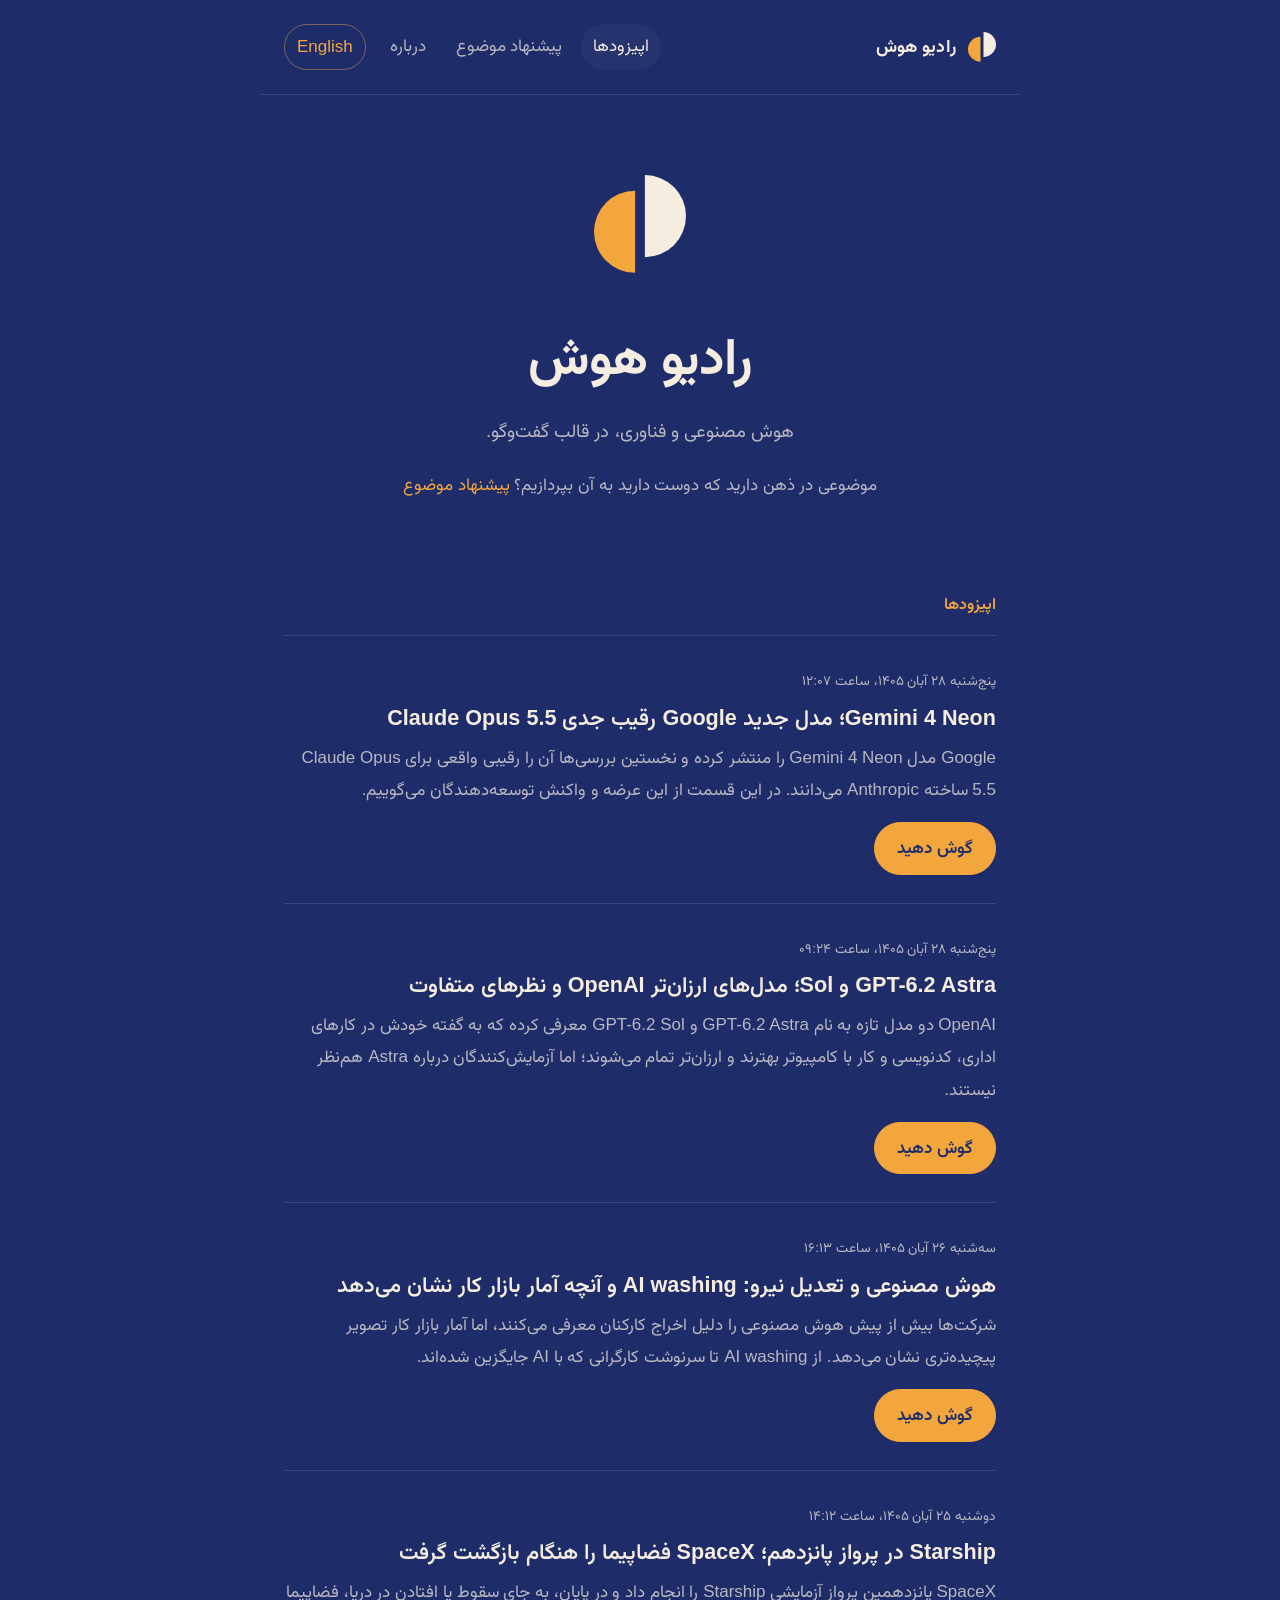
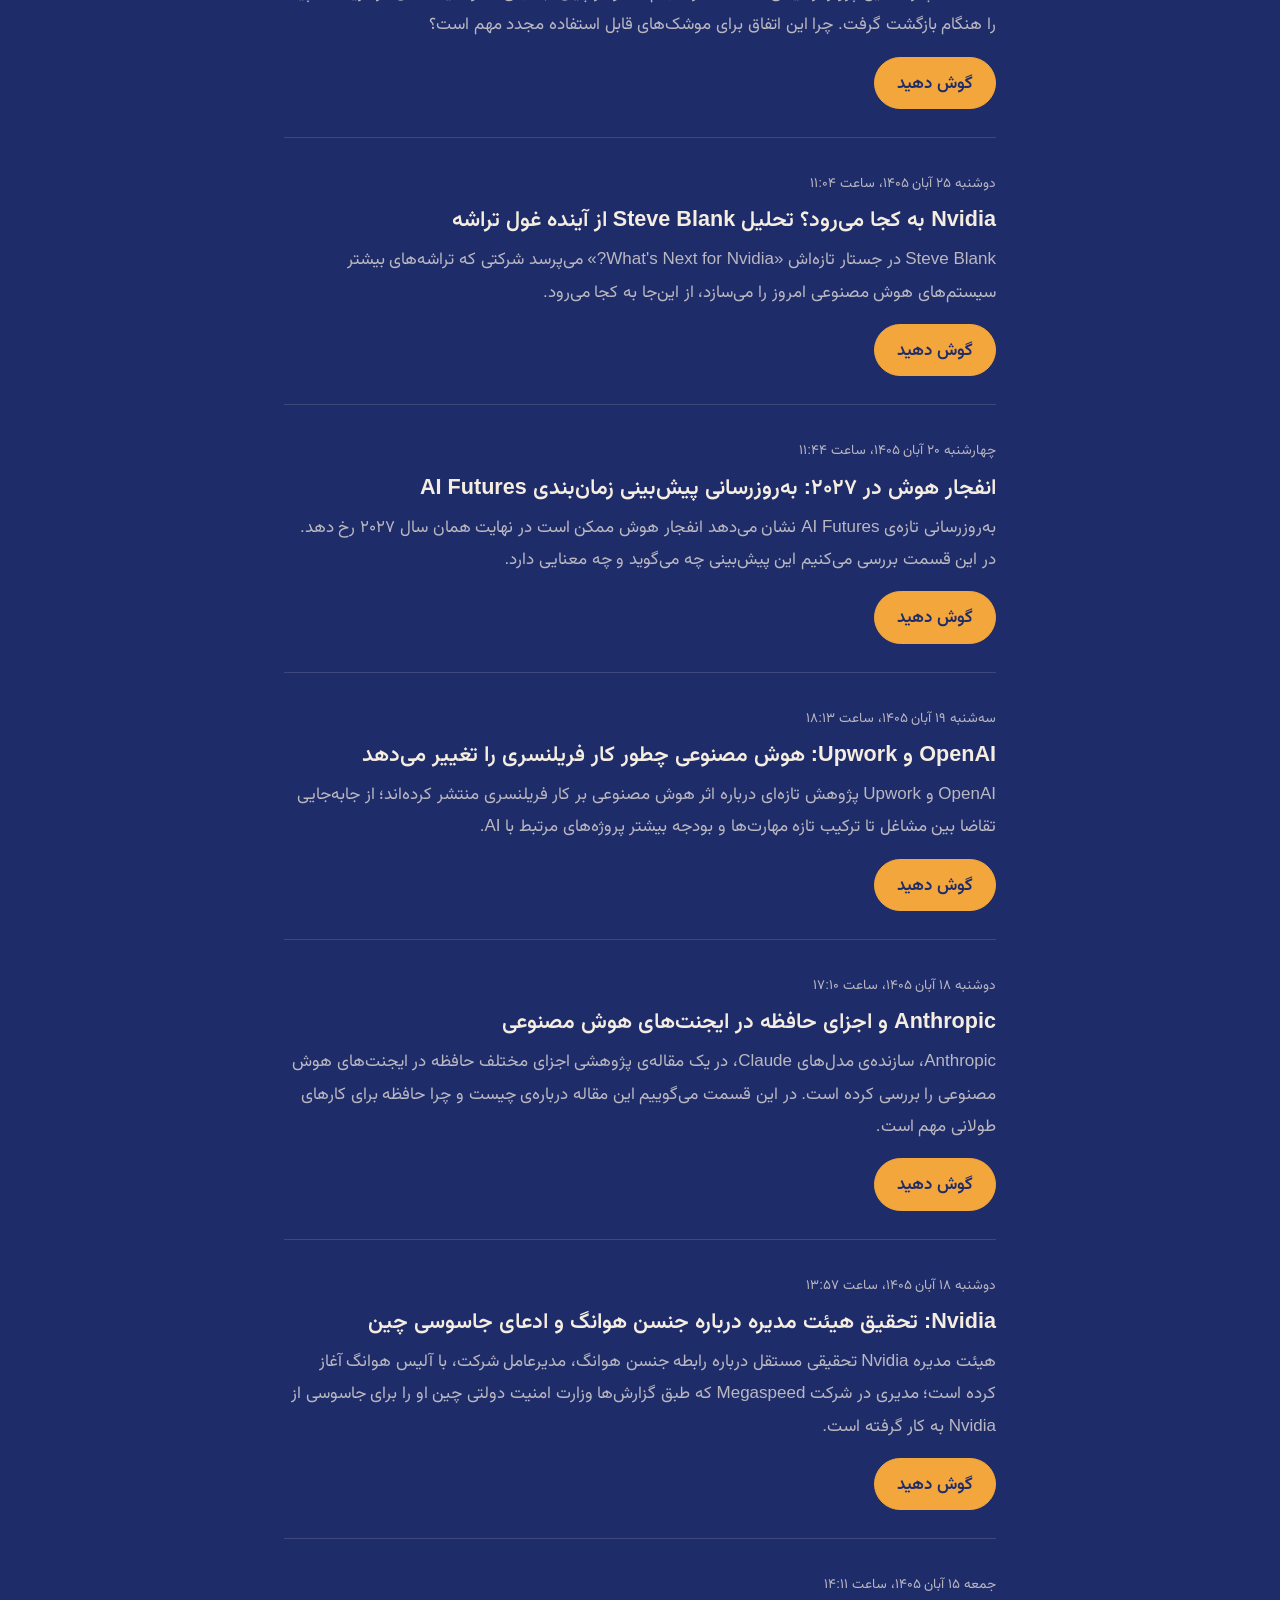
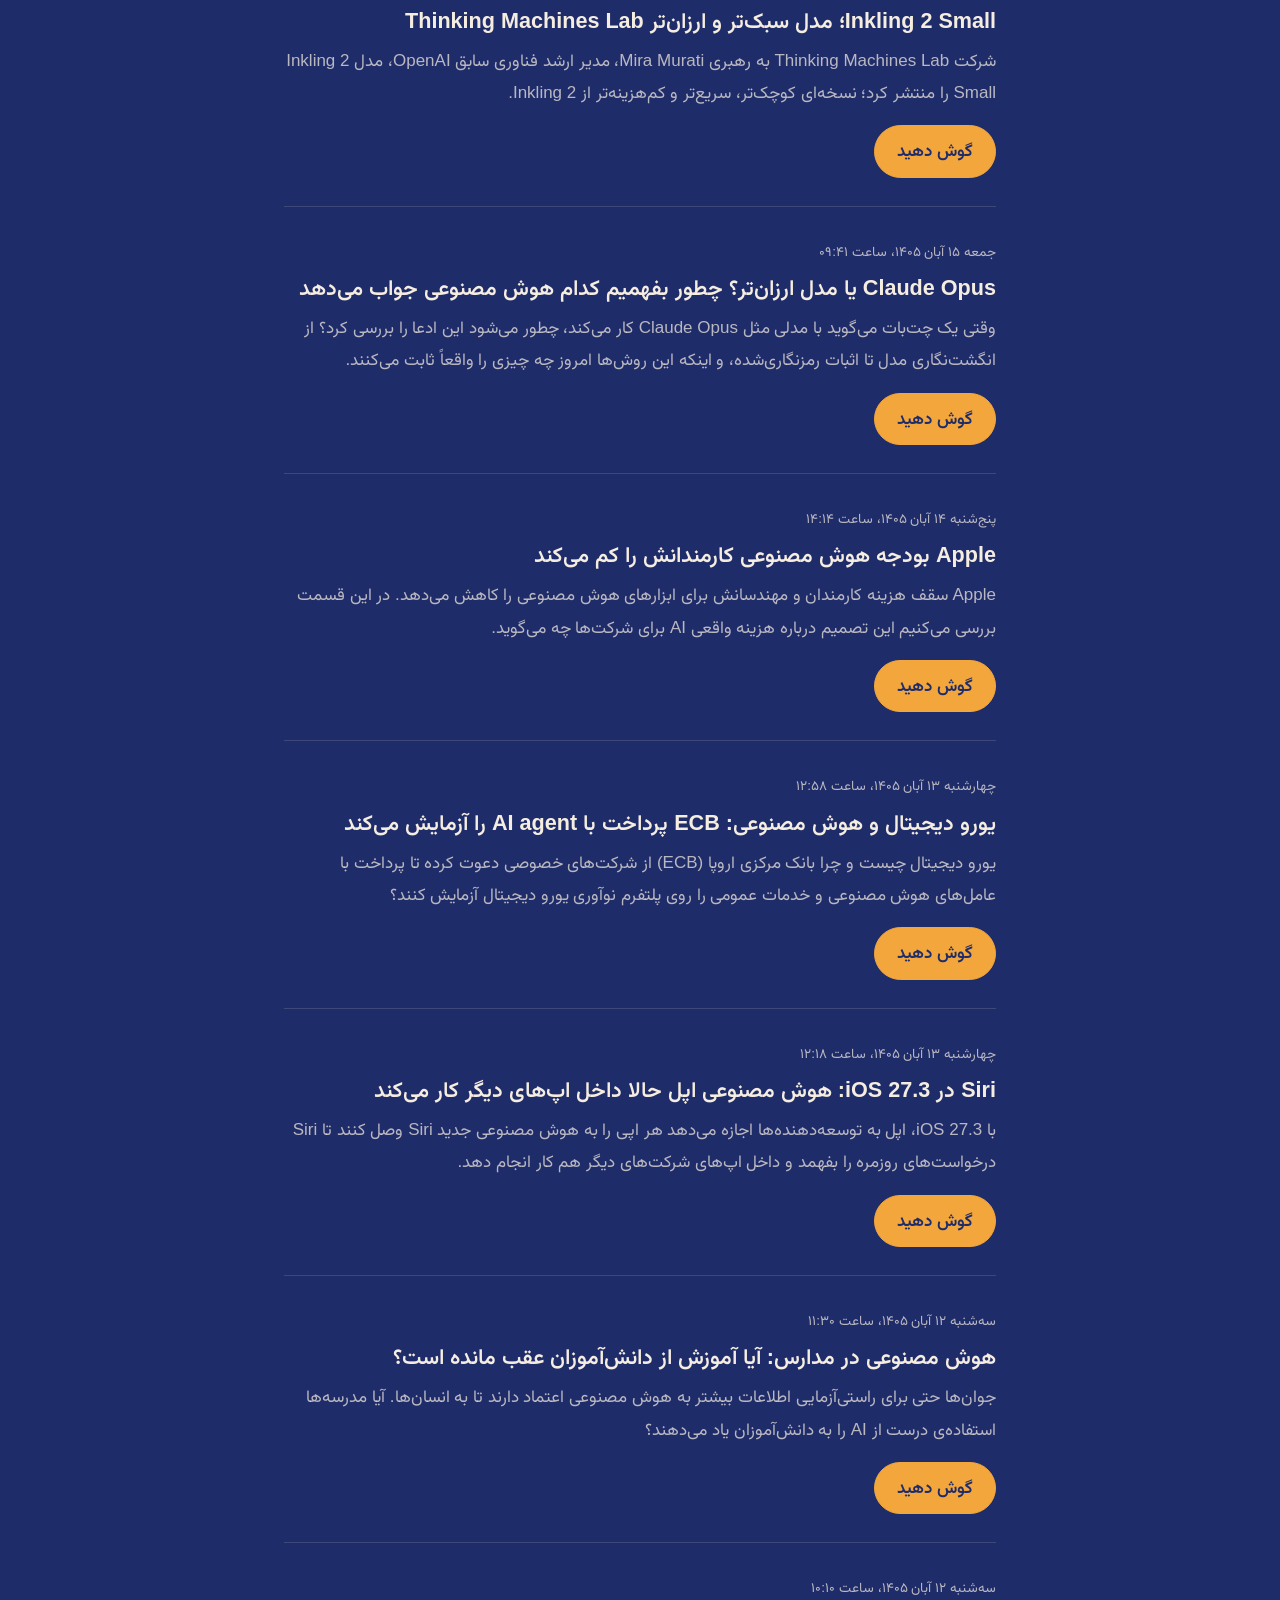
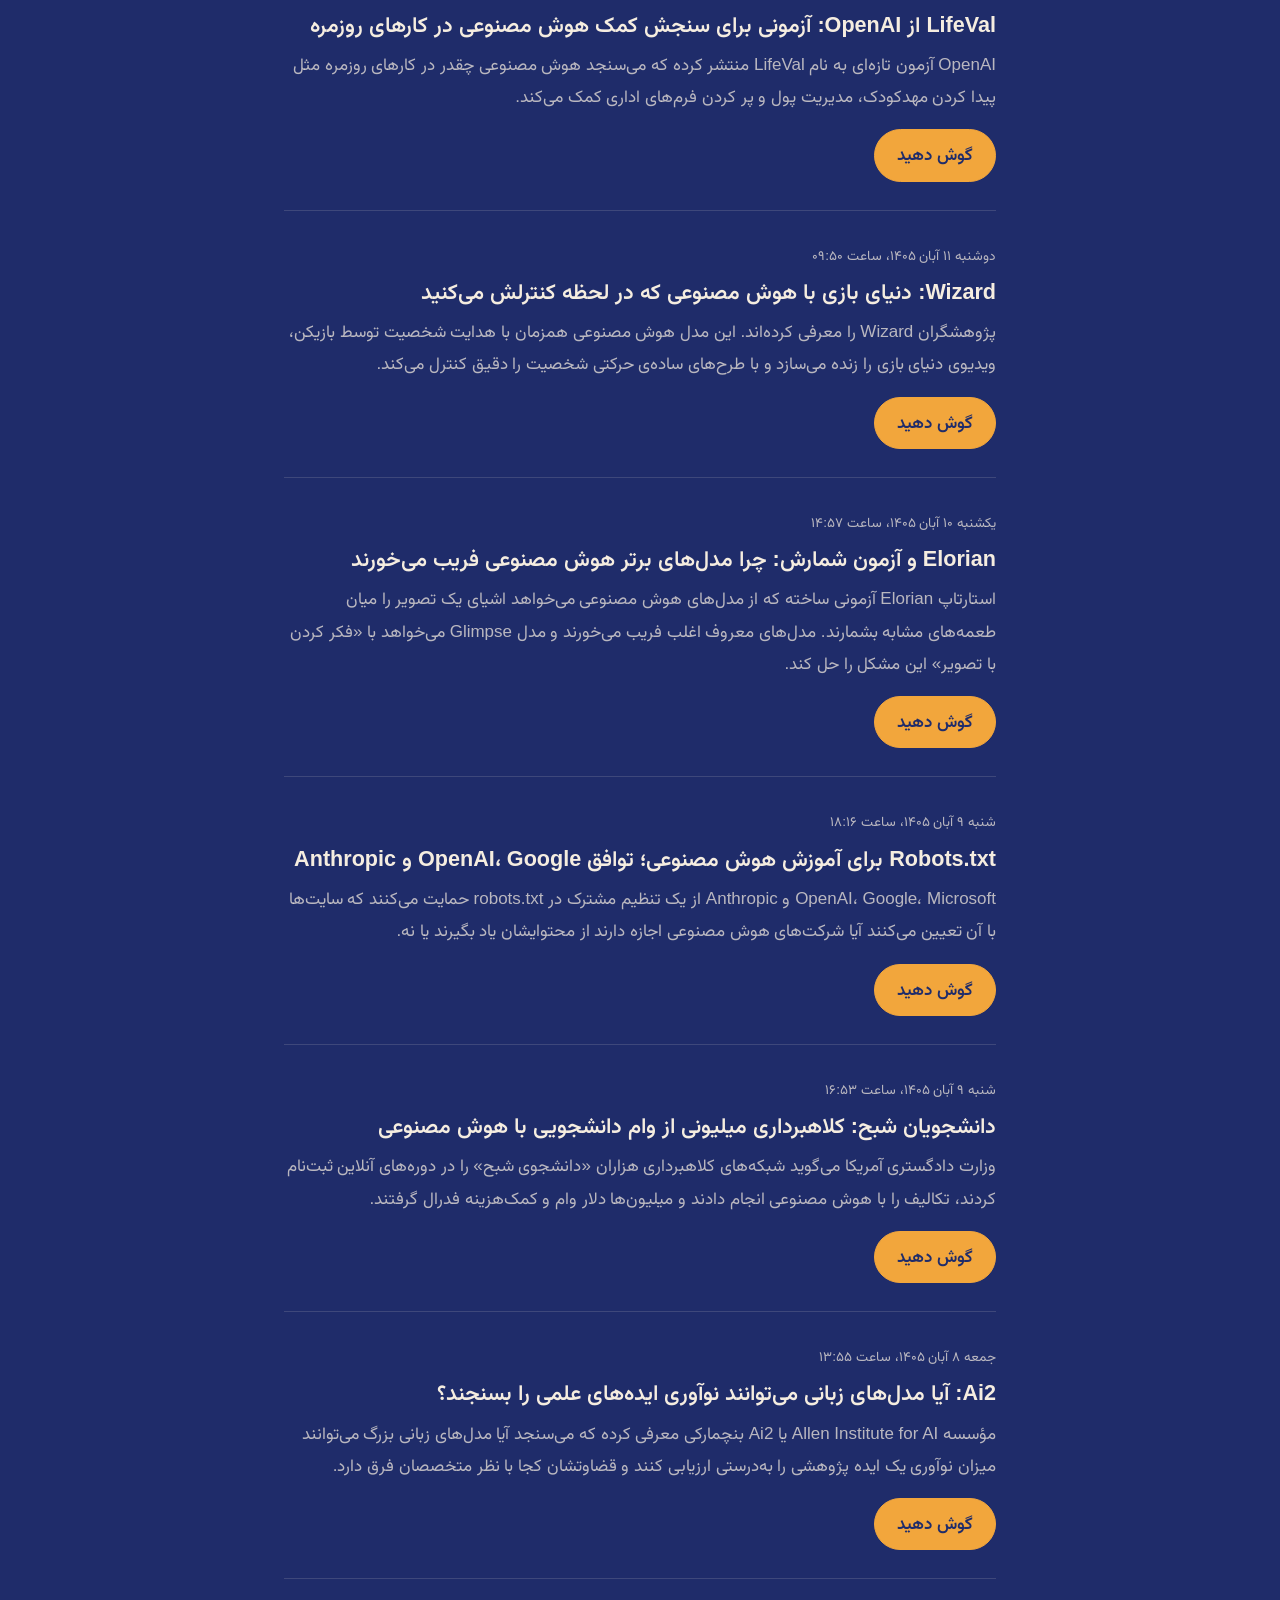
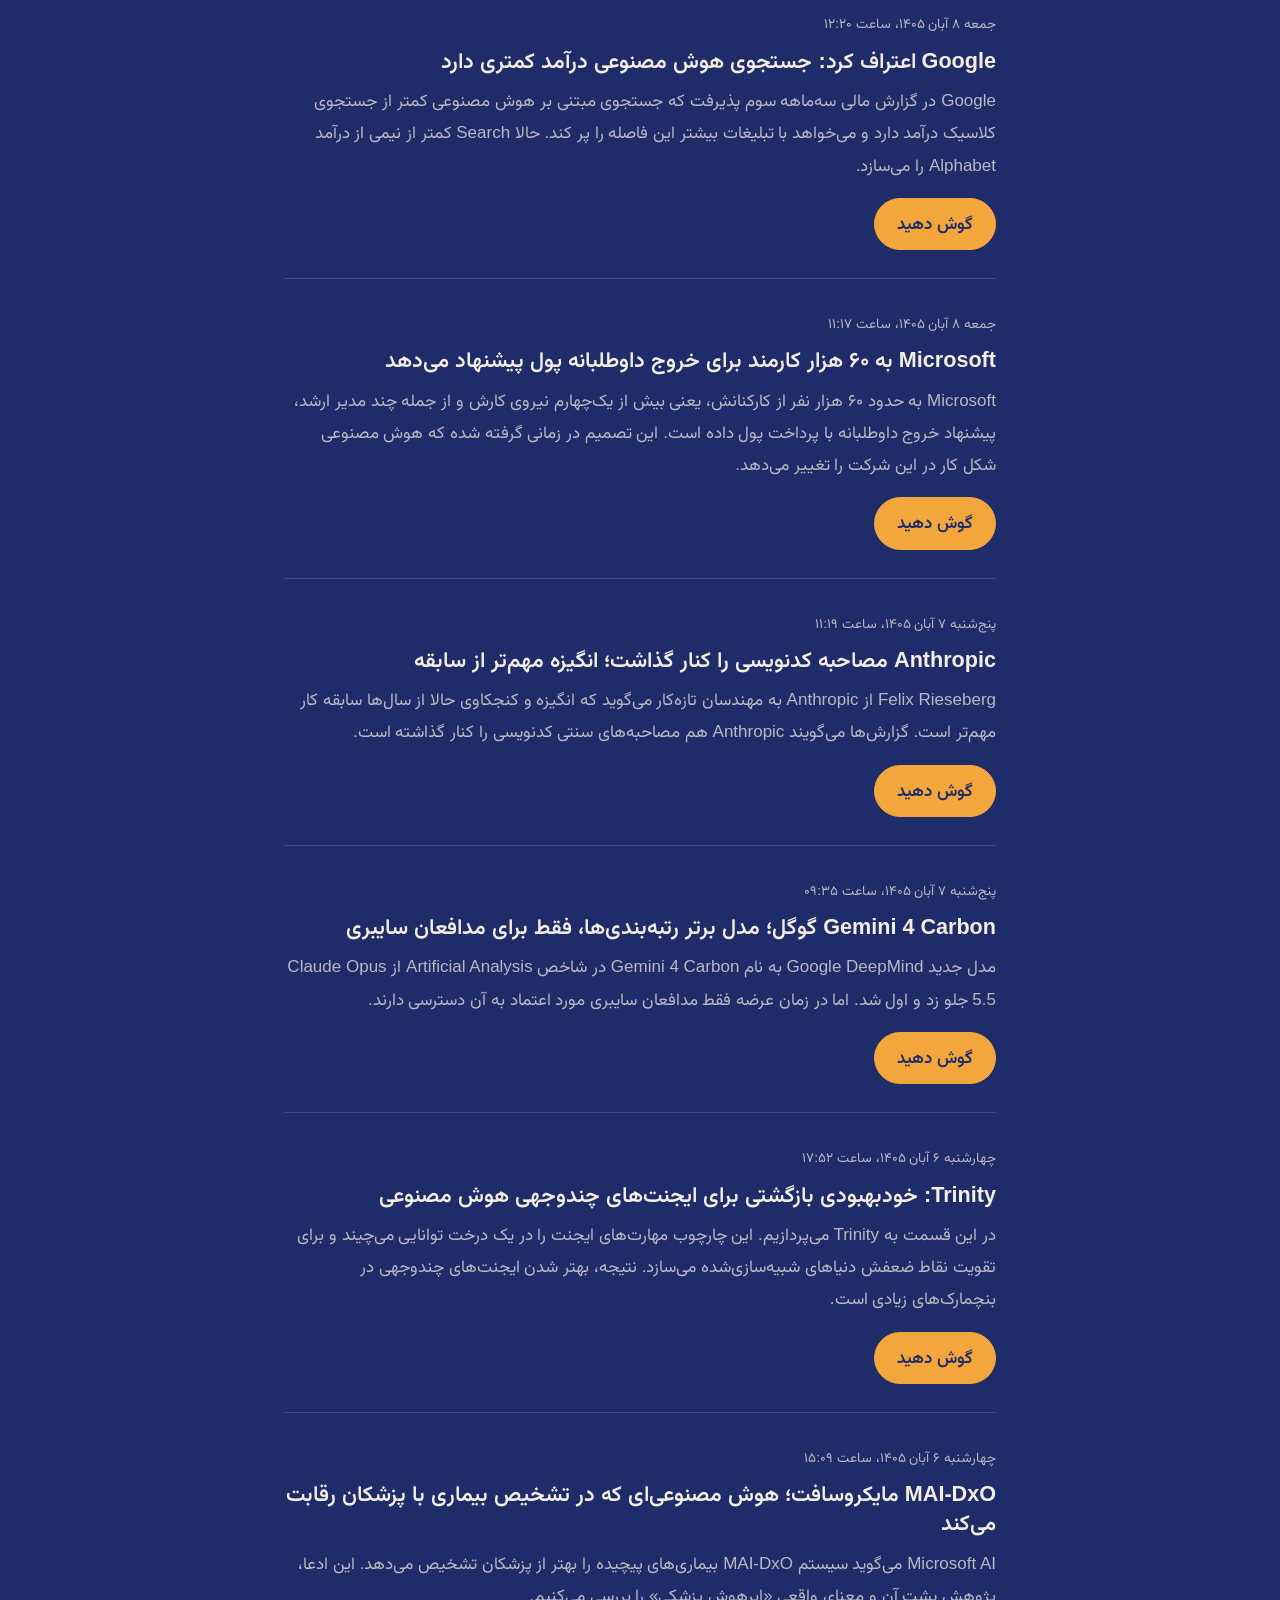
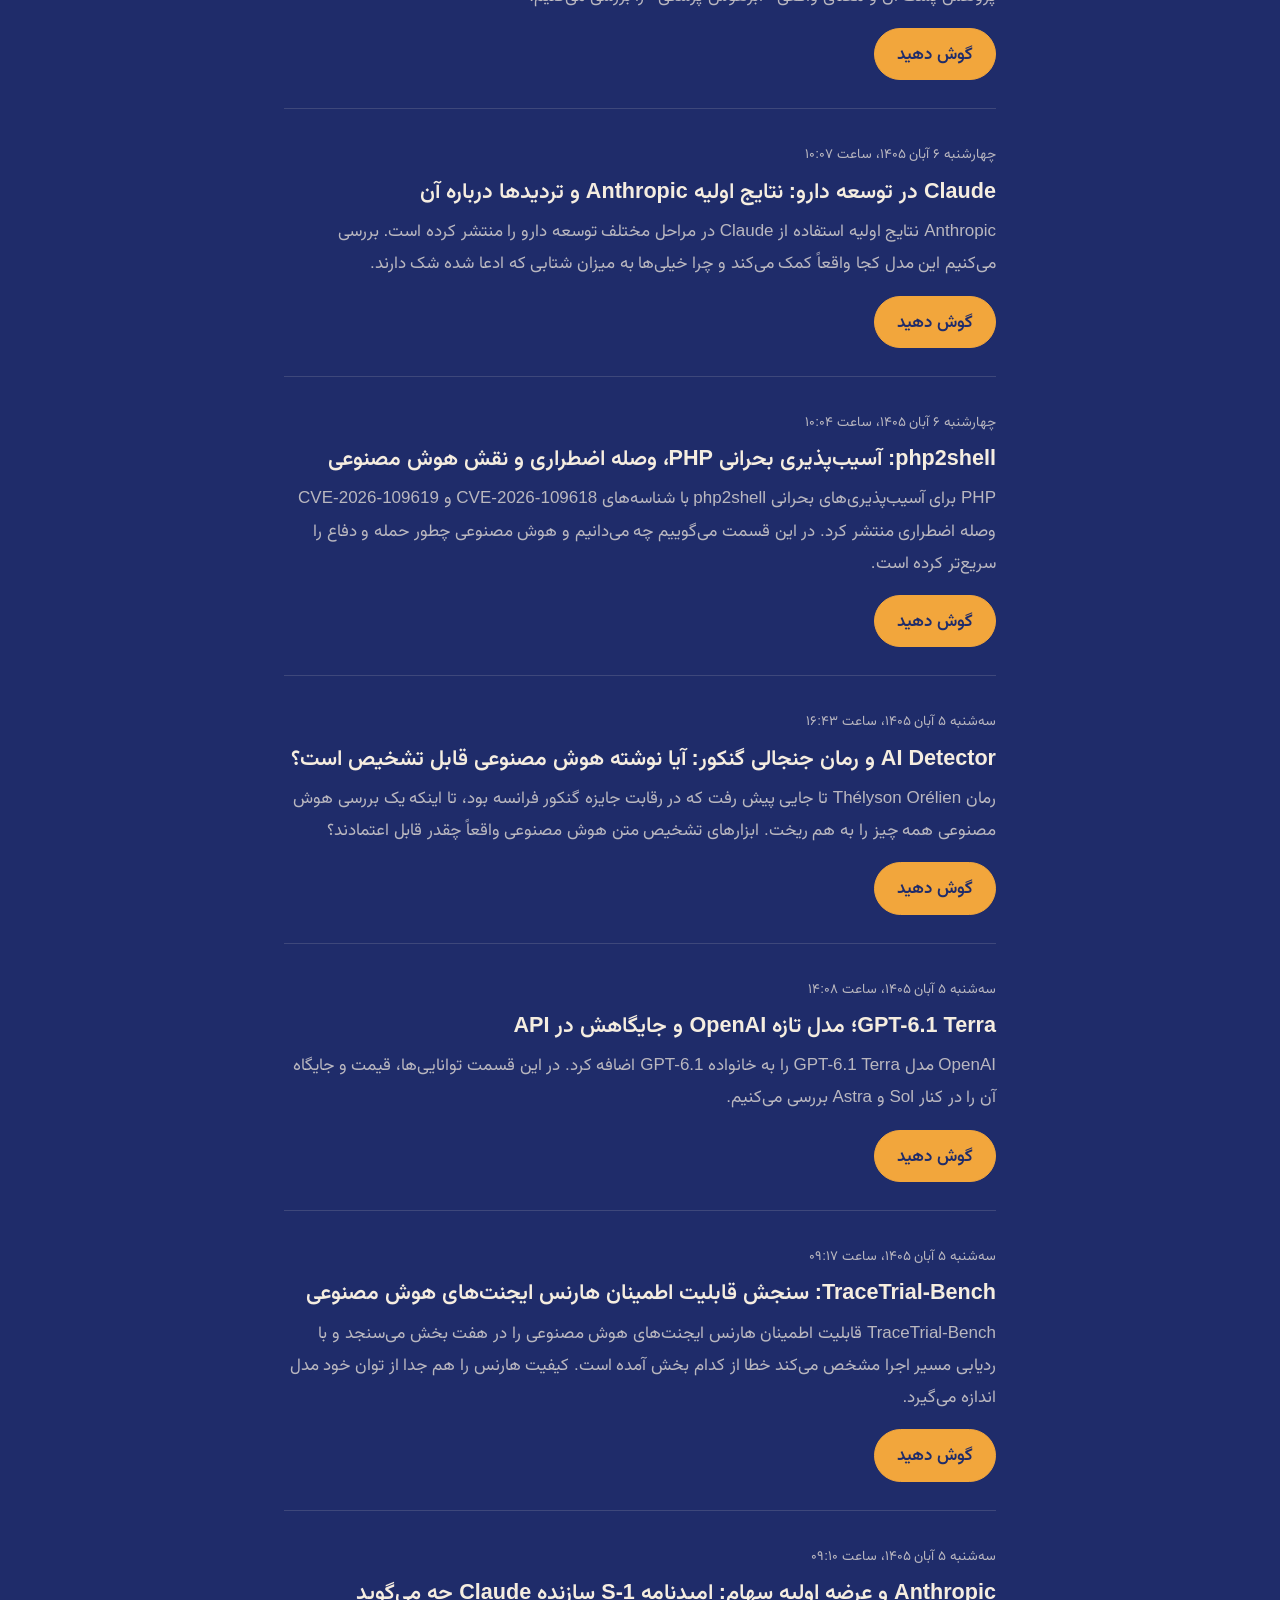
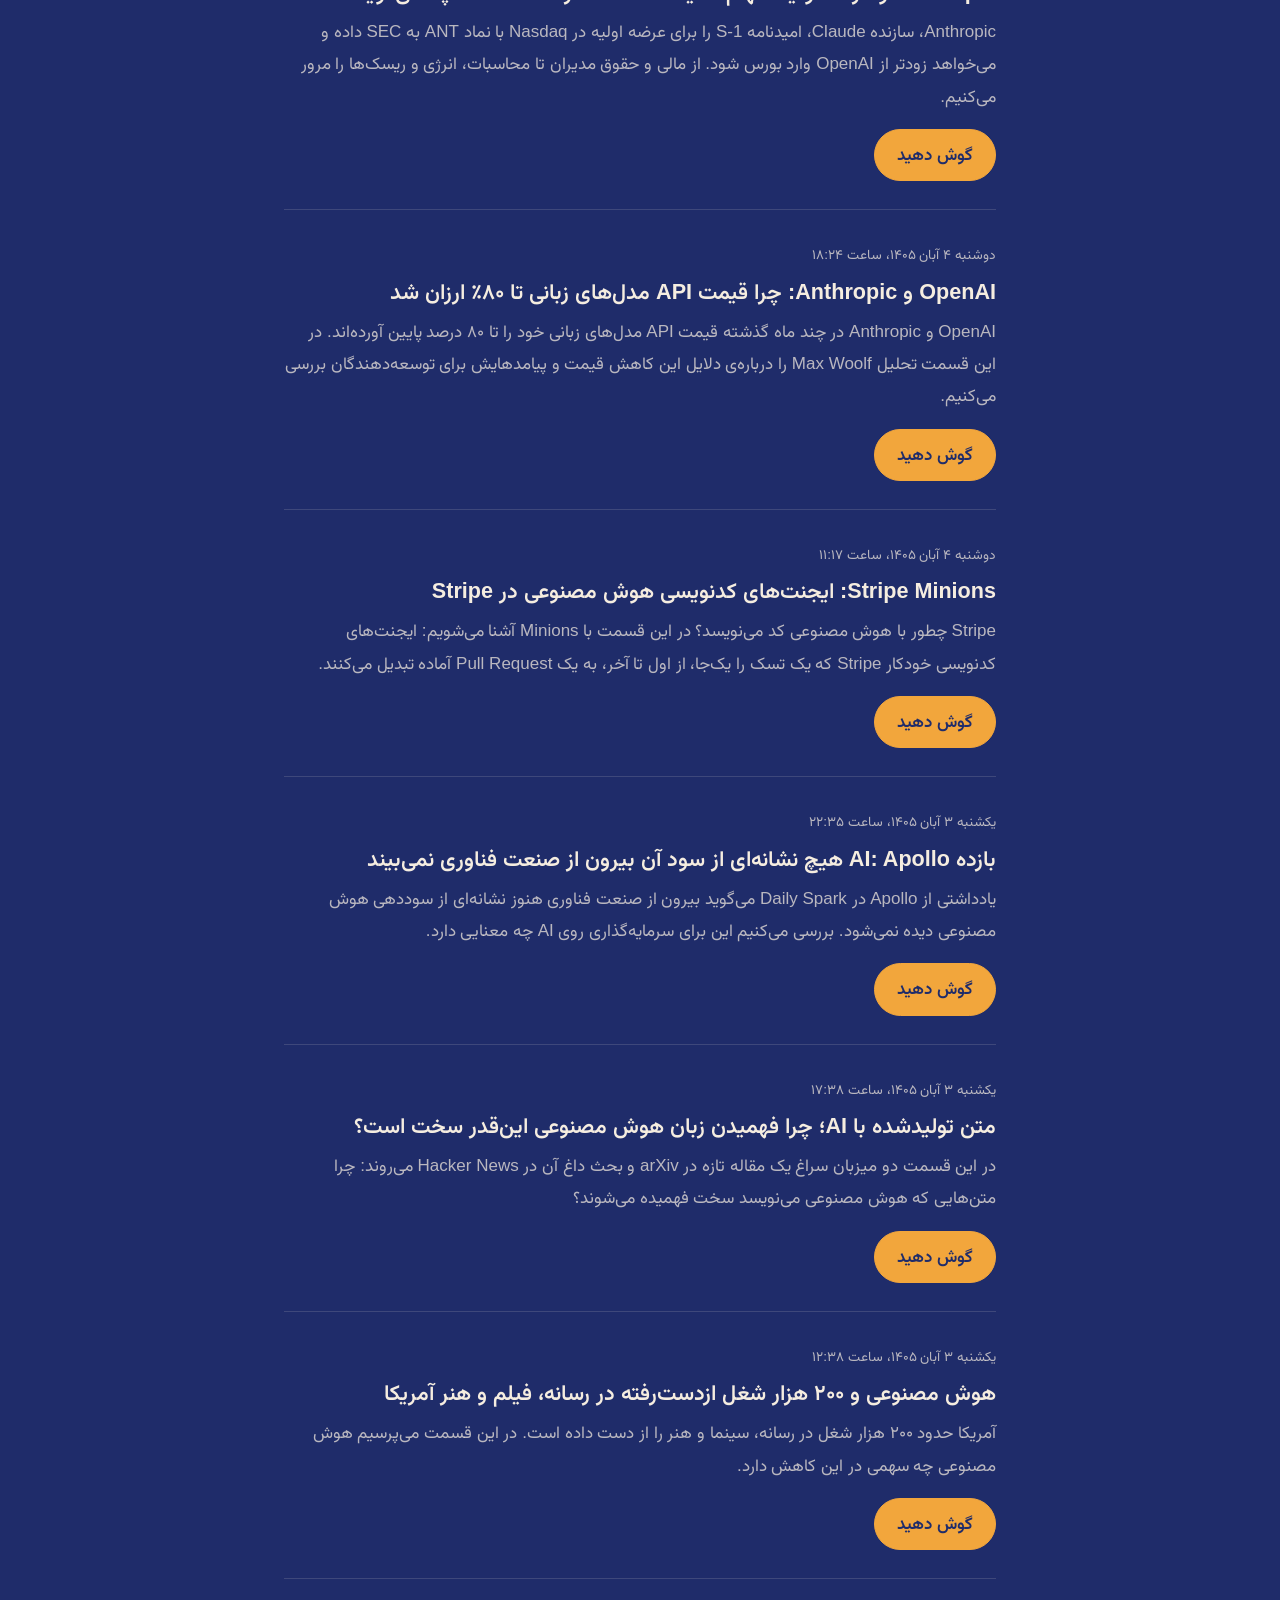
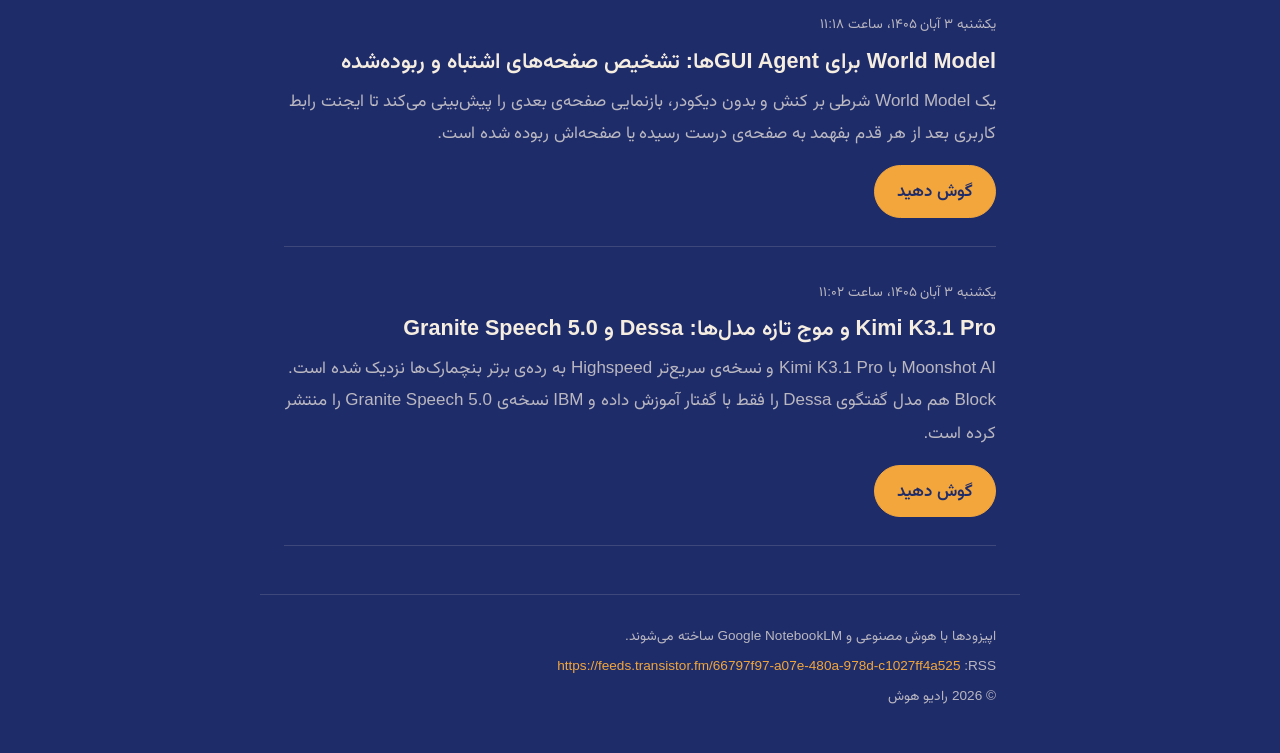
==== fa/index.html @ 7f330297 "Update website" ====
<!doctype html>
<html lang="fa" dir="rtl">
<head>
<meta charset="utf-8">
<meta name="viewport" content="width=device-width, initial-scale=1">
<meta name="color-scheme" content="dark">
<meta name="theme-color" content="#1F2C6A">
<title>رادیو هوش · پادکست هوش مصنوعی و فناوری به فارسی و انگلیسی</title>
<meta name="description" content="رادیو هوش پادکستی روزانه است که هوش مصنوعی و فناوری را در قالب گفت‌وگو توضیح می‌دهد: مدل‌های تازه، مقاله‌های پژوهشی و خبرهای فناوری، به فارسی و انگلیسی.">
<meta property="og:type" content="website">
<meta property="og:site_name" content="رادیو هوش">
<meta property="og:title" content="رادیو هوش · پادکست هوش مصنوعی و فناوری به فارسی و انگلیسی">
<meta property="og:description" content="رادیو هوش پادکستی روزانه است که هوش مصنوعی و فناوری را در قالب گفت‌وگو توضیح می‌دهد: مدل‌های تازه، مقاله‌های پژوهشی و خبرهای فناوری، به فارسی و انگلیسی.">
<meta property="og:url" content="https://radiohoosh.com/fa/">
<meta property="og:locale" content="fa_IR">
<meta name="twitter:card" content="summary_large_image">
<meta property="og:image" content="https://radiohoosh.com/share-fa.png">
<meta property="og:image:width" content="1200">
<meta property="og:image:height" content="630">
<meta property="og:image:alt" content="رادیو هوش">
<meta name="twitter:image" content="https://radiohoosh.com/share-fa.png">
<link rel="canonical" href="https://radiohoosh.com/fa/">
<link rel="alternate" hreflang="en" href="https://radiohoosh.com/">
<link rel="alternate" hreflang="fa" href="https://radiohoosh.com/fa/">
<link rel="alternate" hreflang="x-default" href="https://radiohoosh.com/">
<link rel="alternate" type="application/rss+xml" title="رادیو هوش" href="https://feeds.transistor.fm/66797f97-a07e-480a-978d-c1027ff4a525">
<script type="application/ld+json">{"@context":"https://schema.org","@type":"PodcastSeries","name":"رادیو هوش","description":"هوش مصنوعی و فناوری، در قالب گفت‌وگو.","url":"https://radiohoosh.com/fa/","inLanguage":"fa","webFeed":"https://feeds.transistor.fm/66797f97-a07e-480a-978d-c1027ff4a525","image":"https://radiohoosh.com/share-fa.png","author":{"@type":"Person","name":"کسری قاسم‌پور","url":"https://www.linkedin.com/in/kasraq"},"publisher":{"@type":"Person","name":"کسری قاسم‌پور","url":"https://www.linkedin.com/in/kasraq"},"episode":[{"@type":"PodcastEpisode","name":"Gemini 4 Neon؛ مدل جدید Google رقیب جدی Claude Opus 5.5","description":"Google مدل Gemini 4 Neon را منتشر کرده و نخستین بررسی‌ها آن را رقیبی واقعی برای Claude Opus 5.5 ساخته Anthropic می‌دانند. در این قسمت از این عرضه و واکنش توسعه‌دهندگان می‌گوییم.","datePublished":"2026-11-19T12:07+01:00","url":"https://share.transistor.fm/s/3ab361e7","inLanguage":"fa","keywords":"Gemini 4 Neon, Gemini 4, Google Gemini, Claude Opus 5.5, Gemini vs Claude, Anthropic, مدل جدید گوگل, جمینای, مقایسه Gemini و Claude, بهترین مدل هوش مصنوعی, رقابت Google و OpenAI و Anthropic, مدل زبانی بزرگ, اخبار هوش مصنوعی, هوش مصنوعی, AI news"},{"@type":"PodcastEpisode","name":"GPT-6.2 Astra و Sol؛ مدل‌های ارزان‌تر OpenAI و نظرهای متفاوت","description":"OpenAI دو مدل تازه به نام GPT-6.2 Astra و GPT-6.2 Sol معرفی کرده که به گفته خودش در کارهای اداری، کدنویسی و کار با کامپیوتر بهترند و ارزان‌تر تمام می‌شوند؛ اما آزمایش‌کنندگان درباره Astra هم‌نظر نیستند.","datePublished":"2026-11-19T09:24+01:00","url":"https://share.transistor.fm/s/27af4df0","inLanguage":"fa","keywords":"GPT-6.2, GPT-6.2 Astra, GPT-6.2 Sol, OpenAI, ChatGPT, مدل جدید OpenAI, بررسی GPT-6.2, هوش مصنوعی, اخبار هوش مصنوعی, هوش مصنوعی برای کدنویسی, قیمت مدل‌های هوش مصنوعی, بنچمارک هوش مصنوعی, مدل زبانی بزرگ, AI news, پادکست هوش مصنوعی"},{"@type":"PodcastEpisode","name":"هوش مصنوعی و تعدیل نیرو: AI washing و آنچه آمار بازار کار نشان می‌دهد","description":"شرکت‌ها بیش از پیش هوش مصنوعی را دلیل اخراج کارکنان معرفی می‌کنند، اما آمار بازار کار تصویر پیچیده‌تری نشان می‌دهد. از AI washing تا سرنوشت کارگرانی که با AI جایگزین شده‌اند.","datePublished":"2026-11-17T16:13+01:00","url":"https://share.transistor.fm/s/bcb12f2a","inLanguage":"fa","keywords":"هوش مصنوعی و اشتغال, اخراج به خاطر هوش مصنوعی, تعدیل نیرو هوش مصنوعی, AI washing, AI layoffs, جایگزینی شغل با هوش مصنوعی, آینده کار, بازار کار آمریکا, تأثیر هوش مصنوعی بر مشاغل, AI and jobs, اتوماسیون و بیکاری, اخبار هوش مصنوعی, پادکست فارسی هوش مصنوعی, پادکست فناوری"},{"@type":"PodcastEpisode","name":"Starship در پرواز پانزدهم؛ SpaceX فضاپیما را هنگام بازگشت گرفت","description":"SpaceX پانزدهمین پرواز آزمایشی Starship را انجام داد و در پایان، به جای سقوط یا افتادن در دریا، فضاپیما را هنگام بازگشت گرفت. چرا این اتفاق برای موشک‌های قابل استفاده مجدد مهم است؟","datePublished":"2026-11-16T14:12+01:00","url":"https://share.transistor.fm/s/fa9b1830","inLanguage":"fa","keywords":"SpaceX Starship, Starship Flight 15, استارشیپ, اسپیس ایکس, پرواز ۱۵ استارشیپ, گرفتن موشک, پرواز آزمایشی Starship, موشک قابل استفاده مجدد, reusable rocket, هزینه پرتاب فضایی, سفر به ماه و مریخ, پرتاب ماهواره, اخبار فضایی, اخبار تکنولوژی, پادکست فارسی تکنولوژی"},{"@type":"PodcastEpisode","name":"Nvidia به کجا می‌رود؟ تحلیل Steve Blank از آینده غول تراشه","description":"Steve Blank در جستار تازه‌اش «What's Next for Nvidia?» می‌پرسد شرکتی که تراشه‌های بیشتر سیستم‌های هوش مصنوعی امروز را می‌سازد، از این‌جا به کجا می‌رود.","datePublished":"2026-11-16T11:04+01:00","url":"https://share.transistor.fm/s/2446944c","inLanguage":"fa","keywords":"Nvidia, انویدیا, Steve Blank, استیو بلنک, آینده انویدیا, تراشه هوش مصنوعی, Nvidia GPU, کارت گرافیک انویدیا, Hacker News, AI chips, سخت‌افزار هوش مصنوعی, صنعت نیمه‌رسانا, سرمایه‌گذاری در هوش مصنوعی, اخبار هوش مصنوعی, پادکست فارسی تکنولوژی"},{"@type":"PodcastEpisode","name":"انفجار هوش در ۲۰۲۷: به‌روزرسانی پیش‌بینی زمان‌بندی AI Futures","description":"به‌روزرسانی تازه‌ی AI Futures نشان می‌دهد انفجار هوش ممکن است در نهایت همان سال ۲۰۲۷ رخ دهد. در این قسمت بررسی می‌کنیم این پیش‌بینی چه می‌گوید و چه معنایی دارد.","datePublished":"2026-11-11T11:44+01:00","url":"https://share.transistor.fm/s/0c7f3c24","inLanguage":"fa","keywords":"AI Futures Project, AI 2027, انفجار هوش, intelligence explosion, انفجار هوش ۲۰۲۷, پیش‌بینی هوش مصنوعی, زمان‌بندی هوش مصنوعی, AI timelines, هوش مصنوعی عمومی, AGI, ابرهوش, ایمنی هوش مصنوعی, آینده هوش مصنوعی, اخبار هوش مصنوعی, پادکست هوش مصنوعی"},{"@type":"PodcastEpisode","name":"OpenAI و Upwork: هوش مصنوعی چطور کار فریلنسری را تغییر می‌دهد","description":"OpenAI و Upwork پژوهش تازه‌ای درباره اثر هوش مصنوعی بر کار فریلنسری منتشر کرده‌اند؛ از جابه‌جایی تقاضا بین مشاغل تا ترکیب تازه مهارت‌ها و بودجه بیشتر پروژه‌های مرتبط با AI.","datePublished":"2026-11-10T18:13+01:00","url":"https://share.transistor.fm/s/578abd93","inLanguage":"fa","keywords":"OpenAI, Upwork, پژوهش OpenAI و Upwork, هوش مصنوعی و فریلنسری, کار فریلنسری, فریلنسر, AI freelance, تاثیر هوش مصنوعی بر شغل‌ها, آینده کار, بازار کار و هوش مصنوعی, مهارت‌های پردرآمد, اخبار هوش مصنوعی, هوش مصنوعی, AI"},{"@type":"PodcastEpisode","name":"Anthropic و اجزای حافظه در ایجنت‌های هوش مصنوعی","description":"Anthropic، سازنده‌ی مدل‌های Claude، در یک مقاله‌ی پژوهشی اجزای مختلف حافظه در ایجنت‌های هوش مصنوعی را بررسی کرده است. در این قسمت می‌گوییم این مقاله درباره‌ی چیست و چرا حافظه برای کارهای طولانی مهم است.","datePublished":"2026-11-09T17:10+01:00","url":"https://share.transistor.fm/s/33442db6","inLanguage":"fa","keywords":"Anthropic, Claude, حافظه ایجنت, ایجنت هوش مصنوعی, عامل هوش مصنوعی, حافظه هوش مصنوعی, agent memory, AI agent, پژوهش Anthropic, مدل‌های Claude, Hacker News, اخبار هوش مصنوعی, هوش مصنوعی, پادکست هوش مصنوعی"},{"@type":"PodcastEpisode","name":"Nvidia: تحقیق هیئت مدیره درباره جنسن هوانگ و ادعای جاسوسی چین","description":"هیئت مدیره Nvidia تحقیقی مستقل درباره رابطه جنسن هوانگ، مدیرعامل شرکت، با آلیس هوانگ آغاز کرده است؛ مدیری در شرکت Megaspeed که طبق گزارش‌ها وزارت امنیت دولتی چین او را برای جاسوسی از Nvidia به کار گرفته است.","datePublished":"2026-11-09T13:57+01:00","url":"https://share.transistor.fm/s/ad463496","inLanguage":"fa","keywords":"Nvidia, انویدیا, Jensen Huang, جنسن هوانگ, تحقیق درباره جنسن هوانگ, هیئت مدیره انویدیا, Alice Huang, Megaspeed, جاسوسی چین, وزارت امنیت دولتی چین, مدیرعامل انویدیا, تراشه هوش مصنوعی, AI chips, اخبار هوش مصنوعی, اخبار تکنولوژی"},{"@type":"PodcastEpisode","name":"Inkling 2 Small؛ مدل سبک‌تر و ارزان‌تر Thinking Machines Lab","description":"شرکت Thinking Machines Lab به رهبری Mira Murati، مدیر ارشد فناوری سابق OpenAI، مدل Inkling 2 Small را منتشر کرد؛ نسخه‌ای کوچک‌تر، سریع‌تر و کم‌هزینه‌تر از Inkling 2.","datePublished":"2026-11-06T14:11+01:00","url":"https://share.transistor.fm/s/4b5b36c5","inLanguage":"fa","keywords":"Inkling 2 Small, Inkling 2, Thinking Machines Lab, Mira Murati, میرا موراتی, مدل جدید هوش مصنوعی, مدل زبانی کوچک, مدل هوش مصنوعی سبک, هوش مصنوعی ارزان, استارتاپ هوش مصنوعی, OpenAI, اخبار هوش مصنوعی, هوش مصنوعی برای برنامه‌نویسان, هوش مصنوعی, AI"},{"@type":"PodcastEpisode","name":"Claude Opus یا مدل ارزان‌تر؟ چطور بفهمیم کدام هوش مصنوعی جواب می‌دهد","description":"وقتی یک چت‌بات می‌گوید با مدلی مثل Claude Opus کار می‌کند، چطور می‌شود این ادعا را بررسی کرد؟ از انگشت‌نگاری مدل تا اثبات رمزنگاری‌شده، و اینکه این روش‌ها امروز چه چیزی را واقعاً ثابت می‌کنند.","datePublished":"2026-11-06T09:41+01:00","url":"https://share.transistor.fm/s/be747ade","inLanguage":"fa","keywords":"Claude Opus, Anthropic, راستی‌آزمایی مدل هوش مصنوعی, تشخیص مدل هوش مصنوعی, انگشت‌نگاری مدل, model fingerprinting, provable inference, اثبات رمزنگاری, جایگزینی مدل, مدل زبانی بزرگ, LLM, امنیت هوش مصنوعی, شفافیت هوش مصنوعی, چت‌بات, اخبار هوش مصنوعی"},{"@type":"PodcastEpisode","name":"Apple بودجه هوش مصنوعی کارمندانش را کم می‌کند","description":"Apple سقف هزینه کارمندان و مهندسانش برای ابزارهای هوش مصنوعی را کاهش می‌دهد. در این قسمت بررسی می‌کنیم این تصمیم درباره هزینه واقعی AI برای شرکت‌ها چه می‌گوید.","datePublished":"2026-11-05T14:14+01:00","url":"https://share.transistor.fm/s/aa5d57fd","inLanguage":"fa","keywords":"Apple, اپل, بودجه هوش مصنوعی اپل, Apple AI budget, کاهش هزینه اپل, مهندسان اپل, هزینه ابزارهای هوش مصنوعی, AI tools cost, هوش مصنوعی در محیط کار, ابزارهای برنامه‌نویسی هوش مصنوعی, اخبار هوش مصنوعی, اخبار تکنولوژی, هوش مصنوعی, AI"},{"@type":"PodcastEpisode","name":"یورو دیجیتال و هوش مصنوعی: ECB پرداخت با AI agent را آزمایش می‌کند","description":"یورو دیجیتال چیست و چرا بانک مرکزی اروپا (ECB) از شرکت‌های خصوصی دعوت کرده تا پرداخت با عامل‌های هوش مصنوعی و خدمات عمومی را روی پلتفرم نوآوری یورو دیجیتال آزمایش کنند؟","datePublished":"2026-11-04T12:58+01:00","url":"https://share.transistor.fm/s/fab4cc23","inLanguage":"fa","keywords":"یورو دیجیتال, digital euro, بانک مرکزی اروپا, ECB, ارز دیجیتال بانک مرکزی, CBDC, عامل هوش مصنوعی, AI agents, پرداخت با هوش مصنوعی, agentic payments, آینده پرداخت, فین تک, هوش مصنوعی در بانکداری, اخبار هوش مصنوعی"},{"@type":"PodcastEpisode","name":"Siri در iOS 27.3: هوش مصنوعی اپل حالا داخل اپ‌های دیگر کار می‌کند","description":"با iOS 27.3، اپل به توسعه‌دهنده‌ها اجازه می‌دهد هر اپی را به هوش مصنوعی جدید Siri وصل کنند تا Siri درخواست‌های روزمره را بفهمد و داخل اپ‌های شرکت‌های دیگر هم کار انجام دهد.","datePublished":"2026-11-04T12:18+01:00","url":"https://share.transistor.fm/s/31b011a5","inLanguage":"fa","keywords":"Siri, iOS 27.3, هوش مصنوعی Siri, هوش مصنوعی اپل, Apple Intelligence, Siri در اپ‌های دیگر, آپدیت iOS جدید, دستیار هوشمند آیفون, قابلیت‌های جدید iPhone, اخبار اپل, توسعه‌دهندگان iOS, دستیار هوش مصنوعی, اخبار هوش مصنوعی, AI agent, پادکست تکنولوژی"},{"@type":"PodcastEpisode","name":"هوش مصنوعی در مدارس: آیا آموزش از دانش‌آموزان عقب مانده است؟","description":"جوان‌ها حتی برای راستی‌آزمایی اطلاعات بیشتر به هوش مصنوعی اعتماد دارند تا به انسان‌ها. آیا مدرسه‌ها استفاده‌ی درست از AI را به دانش‌آموزان یاد می‌دهند؟","datePublished":"2026-11-03T11:30+01:00","url":"https://share.transistor.fm/s/61c22aec","inLanguage":"fa","keywords":"هوش مصنوعی در مدارس, هوش مصنوعی و آموزش, AI in education, گزارش Seldon, اعتماد جوانان به هوش مصنوعی, راستی‌آزمایی با هوش مصنوعی, دانش‌آموزان و هوش مصنوعی, سواد هوش مصنوعی, AI literacy, تفکر انتقادی, سواد رسانه‌ای, آینده آموزش, ChatGPT در مدرسه, هوش مصنوعی"},{"@type":"PodcastEpisode","name":"LifeVal از OpenAI: آزمونی برای سنجش کمک هوش مصنوعی در کارهای روزمره","description":"OpenAI آزمون تازه‌ای به نام LifeVal منتشر کرده که می‌سنجد هوش مصنوعی چقدر در کارهای روزمره مثل پیدا کردن مهدکودک، مدیریت پول و پر کردن فرم‌های اداری کمک می‌کند.","datePublished":"2026-11-03T10:10+01:00","url":"https://share.transistor.fm/s/3e787165","inLanguage":"fa","keywords":"LifeVal, OpenAI LifeVal, OpenAI, ChatGPT, AI benchmark, بنچمارک هوش مصنوعی, آزمون هوش مصنوعی, ارزیابی هوش مصنوعی, هوش مصنوعی در زندگی روزمره, چت بات, مدیریت مالی با هوش مصنوعی, کارهای اداری با هوش مصنوعی, اخبار هوش مصنوعی, هوش مصنوعی, AI news"},{"@type":"PodcastEpisode","name":"Wizard: دنیای بازی با هوش مصنوعی که در لحظه کنترلش می‌کنید","description":"پژوهشگران Wizard را معرفی کرده‌اند. این مدل هوش مصنوعی همزمان با هدایت شخصیت توسط بازیکن، ویدیوی دنیای بازی را زنده می‌سازد و با طرح‌های ساده‌ی حرکتی شخصیت را دقیق کنترل می‌کند.","datePublished":"2026-11-02T09:50+01:00","url":"https://share.transistor.fm/s/a5a612d7","inLanguage":"fa","keywords":"Wizard AI, world model, مدل جهان, بازی با هوش مصنوعی, ساخت بازی با هوش مصنوعی, تولید ویدیو با هوش مصنوعی, تولید ویدیو در لحظه, real-time video generation, موتور بازی هوش مصنوعی, AI game engine, هوش مصنوعی مولد, شبیه‌سازی و آموزش ربات, مقاله هوش مصنوعی, اخبار هوش مصنوعی"},{"@type":"PodcastEpisode","name":"Elorian و آزمون شمارش: چرا مدل‌های برتر هوش مصنوعی فریب می‌خورند","description":"استارتاپ Elorian آزمونی ساخته که از مدل‌های هوش مصنوعی می‌خواهد اشیای یک تصویر را میان طعمه‌های مشابه بشمارند. مدل‌های معروف اغلب فریب می‌خورند و مدل Glimpse می‌خواهد با «فکر کردن با تصویر» این مشکل را حل کند.","datePublished":"2026-11-01T14:57+01:00","url":"https://share.transistor.fm/s/0feb57a3","inLanguage":"fa","keywords":"Elorian, Elorian Glimpse, مدل Glimpse, آزمون شمارش هوش مصنوعی, بینایی ماشین, استدلال تصویری, فکر کردن با تصویر, مدل‌های چندوجهی, بنچمارک هوش مصنوعی, computer vision, multimodal AI, AI benchmark, اخبار هوش مصنوعی, هوش مصنوعی"},{"@type":"PodcastEpisode","name":"Robots.txt برای آموزش هوش مصنوعی؛ توافق OpenAI، Google و Anthropic","description":"OpenAI، Google، Microsoft و Anthropic از یک تنظیم مشترک در robots.txt حمایت می‌کنند که سایت‌ها با آن تعیین می‌کنند آیا شرکت‌های هوش مصنوعی اجازه دارند از محتوایشان یاد بگیرند یا نه.","datePublished":"2026-10-31T18:16+01:00","url":"https://share.transistor.fm/s/1356ff49","inLanguage":"fa","keywords":"robots.txt, robots.txt هوش مصنوعی, آموزش هوش مصنوعی, جلوگیری از آموزش هوش مصنوعی, OpenAI, Google, Microsoft, Anthropic, خزنده هوش مصنوعی, AI training opt-out, داده‌های آموزشی هوش مصنوعی, کپی‌رایت و هوش مصنوعی, رسانه‌ها و هوش مصنوعی, اخبار هوش مصنوعی, هوش مصنوعی"},{"@type":"PodcastEpisode","name":"دانشجویان شبح: کلاهبرداری میلیونی از وام دانشجویی با هوش مصنوعی","description":"وزارت دادگستری آمریکا می‌گوید شبکه‌های کلاهبرداری هزاران «دانشجوی شبح» را در دوره‌های آنلاین ثبت‌نام کردند، تکالیف را با هوش مصنوعی انجام دادند و میلیون‌ها دلار وام و کمک‌هزینه فدرال گرفتند.","datePublished":"2026-10-31T16:53+01:00","url":"https://share.transistor.fm/s/3faa7ad1","inLanguage":"fa","keywords":"دانشجویان شبح, ghost students, کلاهبرداری با هوش مصنوعی, وام دانشجویی آمریکا, کمک هزینه تحصیلی, FAFSA, DOJ, وزارت دادگستری آمریکا, آموزش آنلاین, احراز هویت, هوش مصنوعی مولد, هوش مصنوعی در آموزش, AI fraud, اخبار هوش مصنوعی, اخبار تکنولوژی"},{"@type":"PodcastEpisode","name":"Ai2: آیا مدل‌های زبانی می‌توانند نوآوری ایده‌های علمی را بسنجند؟","description":"مؤسسه Allen Institute for AI یا Ai2 بنچمارکی معرفی کرده که می‌سنجد آیا مدل‌های زبانی بزرگ می‌توانند میزان نوآوری یک ایده پژوهشی را به‌درستی ارزیابی کنند و قضاوتشان کجا با نظر متخصصان فرق دارد.","datePublished":"2026-10-30T13:55+01:00","url":"https://share.transistor.fm/s/d2d49461","inLanguage":"fa","keywords":"Ai2, Allen Institute for AI, بنچمارک نوآوری, novelty benchmark, سنجش نوآوری ایده پژوهشی, مدل زبانی بزرگ, LLM, LLM as a judge, داوری خودکار مقاله, کشف علمی با هوش مصنوعی, هوش مصنوعی در علم, AI for science, اخبار هوش مصنوعی, هوش مصنوعی"},{"@type":"PodcastEpisode","name":"Google اعتراف کرد: جستجوی هوش مصنوعی درآمد کمتری دارد","description":"Google در گزارش مالی سه‌ماهه سوم پذیرفت که جستجوی مبتنی بر هوش مصنوعی کمتر از جستجوی کلاسیک درآمد دارد و می‌خواهد با تبلیغات بیشتر این فاصله را پر کند. حالا Search کمتر از نیمی از درآمد Alphabet را می‌سازد.","datePublished":"2026-10-30T12:20+01:00","url":"https://share.transistor.fm/s/a28a6d1b","inLanguage":"fa","keywords":"Google, گوگل, Alphabet, Google AI search, جستجوی هوش مصنوعی, درآمد گوگل, گزارش مالی گوگل, درآمد Alphabet, تبلیغات گوگل, سهام گوگل, AI Overviews, مدل کسب‌وکار هوش مصنوعی, هوش مصنوعی مولد, اخبار هوش مصنوعی, اخبار تکنولوژی"},{"@type":"PodcastEpisode","name":"Microsoft به ۶۰ هزار کارمند برای خروج داوطلبانه پول پیشنهاد می‌دهد","description":"Microsoft به حدود ۶۰ هزار نفر از کارکنانش، یعنی بیش از یک‌چهارم نیروی کارش و از جمله چند مدیر ارشد، پیشنهاد خروج داوطلبانه با پرداخت پول داده است. این تصمیم در زمانی گرفته شده که هوش مصنوعی شکل کار در این شرکت را تغییر می‌دهد.","datePublished":"2026-10-30T11:17+01:00","url":"https://share.transistor.fm/s/1f39aadb","inLanguage":"fa","keywords":"Microsoft, مایکروسافت, بازخرید کارکنان مایکروسافت, خروج داوطلبانه مایکروسافت, تعدیل نیرو مایکروسافت, Microsoft layoffs, Microsoft buyouts, هوش مصنوعی و اشتغال, جایگزینی شغل با هوش مصنوعی, تعدیل نیرو در شرکت‌های فناوری, آینده کار, AI jobs, اخبار هوش مصنوعی, اخبار فناوری"},{"@type":"PodcastEpisode","name":"Anthropic مصاحبه کدنویسی را کنار گذاشت؛ انگیزه مهم‌تر از سابقه","description":"Felix Rieseberg از Anthropic به مهندسان تازه‌کار می‌گوید که انگیزه و کنجکاوی حالا از سال‌ها سابقه کار مهم‌تر است. گزارش‌ها می‌گویند Anthropic هم مصاحبه‌های سنتی کدنویسی را کنار گذاشته است.","datePublished":"2026-10-29T11:19+01:00","url":"https://share.transistor.fm/s/4dee47af","inLanguage":"fa","keywords":"Anthropic, مصاحبه کدنویسی, Anthropic coding interviews, Felix Rieseberg, استخدام برنامه‌نویس, برنامه‌نویس جونیور, ایجنت کدنویسی, coding agents, Claude Code, هوش مصنوعی و شغل برنامه‌نویسی, آینده مهندسی نرم‌افزار, مصاحبه فنی, اخبار هوش مصنوعی, Latent Space, مسیر شغلی برنامه‌نویسی"},{"@type":"PodcastEpisode","name":"Gemini 4 Carbon گوگل؛ مدل برتر رتبه‌بندی‌ها، فقط برای مدافعان سایبری","description":"مدل جدید Google DeepMind به نام Gemini 4 Carbon در شاخص Artificial Analysis از Claude Opus 5.5 جلو زد و اول شد. اما در زمان عرضه فقط مدافعان سایبری مورد اعتماد به آن دسترسی دارند.","datePublished":"2026-10-29T09:35+01:00","url":"https://share.transistor.fm/s/35504281","inLanguage":"fa","keywords":"Gemini 4 Carbon, جمینای ۴, Google Gemini, Google DeepMind, هوش مصنوعی گوگل, Claude Opus 5.5, Artificial Analysis, رتبه‌بندی مدل‌های هوش مصنوعی, مدل frontier, امنیت سایبری و هوش مصنوعی, مدافعان سایبری, هوش مصنوعی ایجنتی, اخبار هوش مصنوعی, AI news"},{"@type":"PodcastEpisode","name":"Trinity: خودبهبودی بازگشتی برای ایجنت‌های چندوجهی هوش مصنوعی","description":"در این قسمت به Trinity می‌پردازیم. این چارچوب مهارت‌های ایجنت را در یک درخت توانایی می‌چیند و برای تقویت نقاط ضعفش دنیاهای شبیه‌سازی‌شده می‌سازد. نتیجه، بهتر شدن ایجنت‌های چندوجهی در بنچمارک‌های زیادی است.","datePublished":"2026-10-28T17:52+01:00","url":"https://share.transistor.fm/s/9ad3a227","inLanguage":"fa","keywords":"Trinity, Trinity هوش مصنوعی, خودبهبودی بازگشتی, recursive self-improvement, ایجنت هوش مصنوعی, ایجنت چندوجهی, multimodal agents, AI agents, درخت توانایی, محیط آموزشی شبیه‌سازی‌شده, Hugging Face, مقاله هوش مصنوعی, اخبار هوش مصنوعی, یادگیری ماشین, هوش مصنوعی"},{"@type":"PodcastEpisode","name":"MAI-DxO مایکروسافت؛ هوش مصنوعی‌ای که در تشخیص بیماری با پزشکان رقابت می‌کند","description":"Microsoft AI می‌گوید سیستم MAI-DxO بیماری‌های پیچیده را بهتر از پزشکان تشخیص می‌دهد. این ادعا، پژوهش پشت آن و معنای واقعی «ابرهوش پزشکی» را بررسی می‌کنیم.","datePublished":"2026-10-28T15:09+01:00","url":"https://share.transistor.fm/s/21131610","inLanguage":"fa","keywords":"MAI-DxO, Microsoft AI Diagnostic Orchestrator, Microsoft AI, هوش مصنوعی مایکروسافت, ابرهوش پزشکی, medical superintelligence, تشخیص بیماری با هوش مصنوعی, هوش مصنوعی در برابر پزشکان, هوش مصنوعی در پزشکی, تشخیص مرحله‌ای, مدل زبانی در پزشکی, AI in healthcare, فناوری سلامت, اخبار هوش مصنوعی"},{"@type":"PodcastEpisode","name":"Claude در توسعه دارو: نتایج اولیه Anthropic و تردیدها درباره آن","description":"Anthropic نتایج اولیه استفاده از Claude در مراحل مختلف توسعه دارو را منتشر کرده است. بررسی می‌کنیم این مدل کجا واقعاً کمک می‌کند و چرا خیلی‌ها به میزان شتابی که ادعا شده شک دارند.","datePublished":"2026-10-28T10:07+01:00","url":"https://share.transistor.fm/s/ba21a0da","inLanguage":"fa","keywords":"Claude, Anthropic, Claude توسعه دارو, هوش مصنوعی در کشف دارو, هوش مصنوعی در داروسازی, توسعه دارو با هوش مصنوعی, AI drug discovery, مدل زبانی بزرگ, LLM, هوش مصنوعی در پزشکی, کارآزمایی بالینی و هوش مصنوعی, صنعت داروسازی, اخبار هوش مصنوعی, هوش مصنوعی"},{"@type":"PodcastEpisode","name":"php2shell: آسیب‌پذیری بحرانی PHP، وصله اضطراری و نقش هوش مصنوعی","description":"PHP برای آسیب‌پذیری‌های بحرانی php2shell با شناسه‌های CVE-2026-109618 و CVE-2026-109619 وصله اضطراری منتشر کرد. در این قسمت می‌گوییم چه می‌دانیم و هوش مصنوعی چطور حمله و دفاع را سریع‌تر کرده است.","datePublished":"2026-10-28T10:04+01:00","url":"https://share.transistor.fm/s/3cf187ce","inLanguage":"fa","keywords":"php2shell, آسیب‌پذیری php2shell, CVE-2026-109618, CVE-2026-109619, آسیب‌پذیری PHP, وصله امنیتی PHP, PHP vulnerability, ChatGPT, HKCERT, امنیت سایبری, هوش مصنوعی و امنیت, حملات سایبری با هوش مصنوعی, امنیت وب, اخبار هوش مصنوعی, cybersecurity"},{"@type":"PodcastEpisode","name":"AI Detector و رمان جنجالی گنکور: آیا نوشته هوش مصنوعی قابل تشخیص است؟","description":"رمان Thélyson Orélien تا جایی پیش رفت که در رقابت جایزه گنکور فرانسه بود، تا اینکه یک بررسی هوش مصنوعی همه چیز را به هم ریخت. ابزارهای تشخیص متن هوش مصنوعی واقعاً چقدر قابل اعتمادند؟","datePublished":"2026-10-27T16:43+01:00","url":"https://share.transistor.fm/s/5fba8dec","inLanguage":"fa","keywords":"Thélyson Orélien, جایزه گنکور, Goncourt, تشخیص متن هوش مصنوعی, AI detector, ابزار تشخیص هوش مصنوعی, دقت AI detector, رمان نوشته شده با هوش مصنوعی, کتاب هوش مصنوعی, سرقت ادبی, هوش مصنوعی و ادبیات, AI writing, هوش مصنوعی مولد, اخبار هوش مصنوعی, پادکست هوش مصنوعی"},{"@type":"PodcastEpisode","name":"GPT-6.1 Terra؛ مدل تازه OpenAI و جایگاهش در API","description":"OpenAI مدل GPT-6.1 Terra را به خانواده GPT-6.1 اضافه کرد. در این قسمت توانایی‌ها، قیمت و جایگاه آن را در کنار Sol و Astra بررسی می‌کنیم.","datePublished":"2026-10-27T14:08+01:00","url":"https://share.transistor.fm/s/462c35fe","inLanguage":"fa","keywords":"GPT-6.1 Terra, GPT-6.1, OpenAI, مدل جدید OpenAI, OpenAI API, قیمت GPT-6.1 Terra, GPT-6.1 Sol, GPT-6.1 Astra, مقایسه مدل‌های زبانی, مدل زبانی بزرگ, مدل‌های متن‌باز, اخبار هوش مصنوعی, هوش مصنوعی, AI news"},{"@type":"PodcastEpisode","name":"TraceTrial-Bench: سنجش قابلیت اطمینان هارنس ایجنت‌های هوش مصنوعی","description":"TraceTrial-Bench قابلیت اطمینان هارنس ایجنت‌های هوش مصنوعی را در هفت بخش می‌سنجد و با ردیابی مسیر اجرا مشخص می‌کند خطا از کدام بخش آمده است. کیفیت هارنس را هم جدا از توان خود مدل اندازه می‌گیرد.","datePublished":"2026-10-27T09:17+01:00","url":"https://share.transistor.fm/s/7fc8cc4d","inLanguage":"fa","keywords":"TraceTrial-Bench, Trial by Trace, agent harness, هارنس ایجنت, ایجنت هوش مصنوعی, AI agent, بنچمارک ایجنت, ارزیابی ایجنت‌های هوش مصنوعی, قابلیت اطمینان ایجنت, تشخیص منشأ خطا, trajectory tracing, ایجنت کدنویسی, coding agent, دیباگ ایجنت, هوش مصنوعی"},{"@type":"PodcastEpisode","name":"Anthropic و عرضه اولیه سهام: امیدنامه S-1 سازنده Claude چه می‌گوید","description":"Anthropic، سازنده Claude، امیدنامه S-1 را برای عرضه اولیه در Nasdaq با نماد ANT به SEC داده و می‌خواهد زودتر از OpenAI وارد بورس شود. از مالی و حقوق مدیران تا محاسبات، انرژی و ریسک‌ها را مرور می‌کنیم.","datePublished":"2026-10-27T09:10+01:00","url":"https://share.transistor.fm/s/4f224938","inLanguage":"fa","keywords":"Anthropic S-1, Anthropic IPO, عرضه اولیه Anthropic, سهام Anthropic, امیدنامه Anthropic, Claude, Anthropic و OpenAI, عرضه اولیه OpenAI, بورس Nasdaq, شرکت‌های هوش مصنوعی, انرژی دیتاسنتر, توان محاسباتی هوش مصنوعی, اخبار هوش مصنوعی, هوش مصنوعی, AI news"},{"@type":"PodcastEpisode","name":"OpenAI و Anthropic: چرا قیمت API مدل‌های زبانی تا ۸۰٪ ارزان شد","description":"OpenAI و Anthropic در چند ماه گذشته قیمت API مدل‌های زبانی خود را تا ۸۰ درصد پایین آورده‌اند. در این قسمت تحلیل Max Woolf را درباره‌ی دلایل این کاهش قیمت و پیامدهایش برای توسعه‌دهندگان بررسی می‌کنیم.","datePublished":"2026-10-26T18:24+01:00","url":"https://share.transistor.fm/s/4b08e2ab","inLanguage":"fa","keywords":"قیمت API OpenAI, قیمت API Anthropic, قیمت Claude API, Max Woolf, کاهش قیمت مدل‌های زبانی, هزینه API هوش مصنوعی, LLM API pricing, هزینه inference, مدل‌های open-weight, ایجنت هوش مصنوعی, Hacker News, مدل زبانی بزرگ, رقابت OpenAI و Anthropic, اخبار هوش مصنوعی, هوش مصنوعی"},{"@type":"PodcastEpisode","name":"Stripe Minions: ایجنت‌های کدنویسی هوش مصنوعی در Stripe","description":"Stripe چطور با هوش مصنوعی کد می‌نویسد؟ در این قسمت با Minions آشنا می‌شویم: ایجنت‌های کدنویسی خودکار Stripe که یک تسک را یک‌جا، از اول تا آخر، به یک Pull Request آماده تبدیل می‌کنند.","datePublished":"2026-10-26T11:17+01:00","url":"https://share.transistor.fm/s/84dfd81f","inLanguage":"fa","keywords":"Stripe Minions, Stripe AI, هوش مصنوعی در Stripe, ایجنت کدنویسی, ایجنت هوش مصنوعی, AI coding agents, coding agent, کدنویسی با هوش مصنوعی, برنامه‌نویسی با هوش مصنوعی, ایجنت خودکار برنامه‌نویسی, Pull Request, بهره‌وری برنامه‌نویسان, مهندسی نرم‌افزار, AI agents, هوش مصنوعی"},{"@type":"PodcastEpisode","name":"بازده AI: Apollo هیچ نشانه‌ای از سود آن بیرون از صنعت فناوری نمی‌بیند","description":"یادداشتی از Apollo در Daily Spark می‌گوید بیرون از صنعت فناوری هنوز نشانه‌ای از سوددهی هوش مصنوعی دیده نمی‌شود. بررسی می‌کنیم این برای سرمایه‌گذاری روی AI چه معنایی دارد.","datePublished":"2026-10-25T22:35+01:00","url":"https://share.transistor.fm/s/cb49c546","inLanguage":"fa","keywords":"Apollo, Apollo Daily Spark, بازده هوش مصنوعی, سوددهی هوش مصنوعی, بهره‌وری هوش مصنوعی, سرمایه‌گذاری در هوش مصنوعی, تاثیر هوش مصنوعی بر اقتصاد, حباب هوش مصنوعی, AI ROI, AI productivity, AI bubble, Hacker News, اخبار هوش مصنوعی, پادکست فناوری فارسی, هوش مصنوعی"},{"@type":"PodcastEpisode","name":"متن تولیدشده با AI؛ چرا فهمیدن زبان هوش مصنوعی این‌قدر سخت است؟","description":"در این قسمت دو میزبان سراغ یک مقاله تازه در arXiv و بحث داغ آن در Hacker News می‌روند: چرا متن‌هایی که هوش مصنوعی می‌نویسد سخت فهمیده می‌شوند؟","datePublished":"2026-10-25T17:38+01:00","url":"https://share.transistor.fm/s/86a0b15b","inLanguage":"fa","keywords":"متن تولیدشده با هوش مصنوعی, زبان هوش مصنوعی, چرا متن هوش مصنوعی سخت است, مدل زبانی بزرگ, نوشتن با هوش مصنوعی, خوانایی متن AI, AI-generated text, LLM, ChatGPT, arXiv, Hacker News, پردازش زبان طبیعی, اخبار هوش مصنوعی, پادکست هوش مصنوعی, هوش مصنوعی"},{"@type":"PodcastEpisode","name":"هوش مصنوعی و ۲۰۰ هزار شغل ازدست‌رفته در رسانه، فیلم و هنر آمریکا","description":"آمریکا حدود ۲۰۰ هزار شغل در رسانه، سینما و هنر را از دست داده است. در این قسمت می‌پرسیم هوش مصنوعی چه سهمی در این کاهش دارد.","datePublished":"2026-10-25T12:38+01:00","url":"https://share.transistor.fm/s/f16b52fb","inLanguage":"fa","keywords":"هوش مصنوعی و شغل, بیکاری ناشی از هوش مصنوعی, هوش مصنوعی و هنرمندان, مشاغل خلاق, صنعت سینما, رسانه و هوش مصنوعی, آینده کار, هوش مصنوعی مولد, AI jobs, AI creative jobs, generative AI, Apricitas Economics, Hacker News, اقتصاد آمریکا, هوش مصنوعی"},{"@type":"PodcastEpisode","name":"World Model برای GUI Agentها: تشخیص صفحه‌های اشتباه و ربوده‌شده","description":"یک World Model شرطی بر کنش و بدون دیکودر، بازنمایی صفحه‌ی بعدی را پیش‌بینی می‌کند تا ایجنت رابط کاربری بعد از هر قدم بفهمد به صفحه‌ی درست رسیده یا صفحه‌اش ربوده شده است.","datePublished":"2026-10-25T11:18+01:00","url":"https://share.transistor.fm/s/90850316","inLanguage":"fa","keywords":"World Model, مدل جهان, GUI Agent, ایجنت رابط کاربری, Computer-Use Agent, ایجنت هوش مصنوعی, امنیت ایجنت هوش مصنوعی, حمله به ایجنت, action-conditioned world model, راستی‌آزمایی ایجنت, AI agents, مقاله هوش مصنوعی, اخبار هوش مصنوعی, یادگیری ماشین"},{"@type":"PodcastEpisode","name":"Kimi K3.1 Pro و موج تازه مدل‌ها: Dessa و Granite Speech 5.0","description":"Moonshot AI با Kimi K3.1 Pro و نسخه‌ی سریع‌تر Highspeed به رده‌ی برتر بنچمارک‌ها نزدیک شده است. Block هم مدل گفتگوی Dessa را فقط با گفتار آموزش داده و IBM نسخه‌ی Granite Speech 5.0 را منتشر کرده است.","datePublished":"2026-10-25T11:02+01:00","url":"https://share.transistor.fm/s/ca635e9b","inLanguage":"fa","keywords":"Kimi K3.1 Pro, Moonshot AI, Block Dessa, IBM Granite Speech 5.0, هوش مصنوعی, اخبار هوش مصنوعی, مدل‌های هوش مصنوعی چینی, مدل متن‌باز هوش مصنوعی, هوش مصنوعی برای برنامه‌نویسی, تبدیل گفتار به متن, هوش مصنوعی صوتی, open source AI, AI coding, speech to text"}]}</script>
<link rel="icon" href="../favicon.svg" type="image/svg+xml">
<link rel="stylesheet" href="../site.css">
</head>
<body>
<header class="top">
<a class="brand" href="./"><svg class="mark" viewBox="-1 0 94 100" width="47" height="50" aria-hidden="true" focusable="false"><g transform="translate(92 0) scale(-1 1)"><path d="M41 0A42 42 0 0 0 41 84Z" fill="#F5EDE0"/><path d="M51 16A42 42 0 0 1 51 100Z" fill="#F2A63C"/></g></svg><span>رادیو هوش</span></a>
<nav><a href="./" aria-current="page">اپیزودها</a><a href="suggest.html">پیشنهاد موضوع</a><a href="about.html">درباره</a><a class="switch" href="../" lang="en" hreflang="en">English</a></nav>
</header>
<main>
<section class="hero"><svg class="mark" viewBox="-1 0 94 100" width="47" height="50" aria-hidden="true" focusable="false"><g transform="translate(92 0) scale(-1 1)"><path d="M41 0A42 42 0 0 0 41 84Z" fill="#F5EDE0"/><path d="M51 16A42 42 0 0 1 51 100Z" fill="#F2A63C"/></g></svg><h1>رادیو هوش</h1><p class="tagline">هوش مصنوعی و فناوری، در قالب گفت‌وگو.</p><p class="cta">موضوعی در ذهن دارید که دوست دارید به آن بپردازیم؟ <a href="suggest.html">پیشنهاد موضوع</a></p></section><section class="episodes" id="episodes"><h2>اپیزودها</h2><article class="episode"><time datetime="2026-11-19T12:07+01:00">پنج‌شنبه ۲۸ آبان ۱۴۰۵، ساعت ۱۲:۰۷</time><h3>Gemini 4 Neon؛ مدل جدید Google رقیب جدی Claude Opus 5.5</h3><p>Google مدل Gemini 4 Neon را منتشر کرده و نخستین بررسی‌ها آن را رقیبی واقعی برای Claude Opus 5.5 ساخته Anthropic می‌دانند. در این قسمت از این عرضه و واکنش توسعه‌دهندگان می‌گوییم.</p><div class="actions"><a class="btn" href="https://share.transistor.fm/s/3ab361e7" target="_blank" rel="noopener noreferrer">گوش دهید</a></div></article><article class="episode"><time datetime="2026-11-19T09:24+01:00">پنج‌شنبه ۲۸ آبان ۱۴۰۵، ساعت ۰۹:۲۴</time><h3>GPT-6.2 Astra و Sol؛ مدل‌های ارزان‌تر OpenAI و نظرهای متفاوت</h3><p>OpenAI دو مدل تازه به نام GPT-6.2 Astra و GPT-6.2 Sol معرفی کرده که به گفته خودش در کارهای اداری، کدنویسی و کار با کامپیوتر بهترند و ارزان‌تر تمام می‌شوند؛ اما آزمایش‌کنندگان درباره Astra هم‌نظر نیستند.</p><div class="actions"><a class="btn" href="https://share.transistor.fm/s/27af4df0" target="_blank" rel="noopener noreferrer">گوش دهید</a></div></article><article class="episode"><time datetime="2026-11-17T16:13+01:00">سه‌شنبه ۲۶ آبان ۱۴۰۵، ساعت ۱۶:۱۳</time><h3>هوش مصنوعی و تعدیل نیرو: AI washing و آنچه آمار بازار کار نشان می‌دهد</h3><p>شرکت‌ها بیش از پیش هوش مصنوعی را دلیل اخراج کارکنان معرفی می‌کنند، اما آمار بازار کار تصویر پیچیده‌تری نشان می‌دهد. از AI washing تا سرنوشت کارگرانی که با AI جایگزین شده‌اند.</p><div class="actions"><a class="btn" href="https://share.transistor.fm/s/bcb12f2a" target="_blank" rel="noopener noreferrer">گوش دهید</a></div></article><article class="episode"><time datetime="2026-11-16T14:12+01:00">دوشنبه ۲۵ آبان ۱۴۰۵، ساعت ۱۴:۱۲</time><h3>Starship در پرواز پانزدهم؛ SpaceX فضاپیما را هنگام بازگشت گرفت</h3><p>SpaceX پانزدهمین پرواز آزمایشی Starship را انجام داد و در پایان، به جای سقوط یا افتادن در دریا، فضاپیما را هنگام بازگشت گرفت. چرا این اتفاق برای موشک‌های قابل استفاده مجدد مهم است؟</p><div class="actions"><a class="btn" href="https://share.transistor.fm/s/fa9b1830" target="_blank" rel="noopener noreferrer">گوش دهید</a></div></article><article class="episode"><time datetime="2026-11-16T11:04+01:00">دوشنبه ۲۵ آبان ۱۴۰۵، ساعت ۱۱:۰۴</time><h3>Nvidia به کجا می‌رود؟ تحلیل Steve Blank از آینده غول تراشه</h3><p>Steve Blank در جستار تازه‌اش «What&#x27;s Next for Nvidia?» می‌پرسد شرکتی که تراشه‌های بیشتر سیستم‌های هوش مصنوعی امروز را می‌سازد، از این‌جا به کجا می‌رود.</p><div class="actions"><a class="btn" href="https://share.transistor.fm/s/2446944c" target="_blank" rel="noopener noreferrer">گوش دهید</a></div></article><article class="episode"><time datetime="2026-11-11T11:44+01:00">چهارشنبه ۲۰ آبان ۱۴۰۵، ساعت ۱۱:۴۴</time><h3>انفجار هوش در ۲۰۲۷: به‌روزرسانی پیش‌بینی زمان‌بندی AI Futures</h3><p>به‌روزرسانی تازه‌ی AI Futures نشان می‌دهد انفجار هوش ممکن است در نهایت همان سال ۲۰۲۷ رخ دهد. در این قسمت بررسی می‌کنیم این پیش‌بینی چه می‌گوید و چه معنایی دارد.</p><div class="actions"><a class="btn" href="https://share.transistor.fm/s/0c7f3c24" target="_blank" rel="noopener noreferrer">گوش دهید</a></div></article><article class="episode"><time datetime="2026-11-10T18:13+01:00">سه‌شنبه ۱۹ آبان ۱۴۰۵، ساعت ۱۸:۱۳</time><h3>OpenAI و Upwork: هوش مصنوعی چطور کار فریلنسری را تغییر می‌دهد</h3><p>OpenAI و Upwork پژوهش تازه‌ای درباره اثر هوش مصنوعی بر کار فریلنسری منتشر کرده‌اند؛ از جابه‌جایی تقاضا بین مشاغل تا ترکیب تازه مهارت‌ها و بودجه بیشتر پروژه‌های مرتبط با AI.</p><div class="actions"><a class="btn" href="https://share.transistor.fm/s/578abd93" target="_blank" rel="noopener noreferrer">گوش دهید</a></div></article><article class="episode"><time datetime="2026-11-09T17:10+01:00">دوشنبه ۱۸ آبان ۱۴۰۵، ساعت ۱۷:۱۰</time><h3>Anthropic و اجزای حافظه در ایجنت‌های هوش مصنوعی</h3><p>Anthropic، سازنده‌ی مدل‌های Claude، در یک مقاله‌ی پژوهشی اجزای مختلف حافظه در ایجنت‌های هوش مصنوعی را بررسی کرده است. در این قسمت می‌گوییم این مقاله درباره‌ی چیست و چرا حافظه برای کارهای طولانی مهم است.</p><div class="actions"><a class="btn" href="https://share.transistor.fm/s/33442db6" target="_blank" rel="noopener noreferrer">گوش دهید</a></div></article><article class="episode"><time datetime="2026-11-09T13:57+01:00">دوشنبه ۱۸ آبان ۱۴۰۵، ساعت ۱۳:۵۷</time><h3>Nvidia: تحقیق هیئت مدیره درباره جنسن هوانگ و ادعای جاسوسی چین</h3><p>هیئت مدیره Nvidia تحقیقی مستقل درباره رابطه جنسن هوانگ، مدیرعامل شرکت، با آلیس هوانگ آغاز کرده است؛ مدیری در شرکت Megaspeed که طبق گزارش‌ها وزارت امنیت دولتی چین او را برای جاسوسی از Nvidia به کار گرفته است.</p><div class="actions"><a class="btn" href="https://share.transistor.fm/s/ad463496" target="_blank" rel="noopener noreferrer">گوش دهید</a></div></article><article class="episode"><time datetime="2026-11-06T14:11+01:00">جمعه ۱۵ آبان ۱۴۰۵، ساعت ۱۴:۱۱</time><h3>Inkling 2 Small؛ مدل سبک‌تر و ارزان‌تر Thinking Machines Lab</h3><p>شرکت Thinking Machines Lab به رهبری Mira Murati، مدیر ارشد فناوری سابق OpenAI، مدل Inkling 2 Small را منتشر کرد؛ نسخه‌ای کوچک‌تر، سریع‌تر و کم‌هزینه‌تر از Inkling 2.</p><div class="actions"><a class="btn" href="https://share.transistor.fm/s/4b5b36c5" target="_blank" rel="noopener noreferrer">گوش دهید</a></div></article><article class="episode"><time datetime="2026-11-06T09:41+01:00">جمعه ۱۵ آبان ۱۴۰۵، ساعت ۰۹:۴۱</time><h3>Claude Opus یا مدل ارزان‌تر؟ چطور بفهمیم کدام هوش مصنوعی جواب می‌دهد</h3><p>وقتی یک چت‌بات می‌گوید با مدلی مثل Claude Opus کار می‌کند، چطور می‌شود این ادعا را بررسی کرد؟ از انگشت‌نگاری مدل تا اثبات رمزنگاری‌شده، و اینکه این روش‌ها امروز چه چیزی را واقعاً ثابت می‌کنند.</p><div class="actions"><a class="btn" href="https://share.transistor.fm/s/be747ade" target="_blank" rel="noopener noreferrer">گوش دهید</a></div></article><article class="episode"><time datetime="2026-11-05T14:14+01:00">پنج‌شنبه ۱۴ آبان ۱۴۰۵، ساعت ۱۴:۱۴</time><h3>Apple بودجه هوش مصنوعی کارمندانش را کم می‌کند</h3><p>Apple سقف هزینه کارمندان و مهندسانش برای ابزارهای هوش مصنوعی را کاهش می‌دهد. در این قسمت بررسی می‌کنیم این تصمیم درباره هزینه واقعی AI برای شرکت‌ها چه می‌گوید.</p><div class="actions"><a class="btn" href="https://share.transistor.fm/s/aa5d57fd" target="_blank" rel="noopener noreferrer">گوش دهید</a></div></article><article class="episode"><time datetime="2026-11-04T12:58+01:00">چهارشنبه ۱۳ آبان ۱۴۰۵، ساعت ۱۲:۵۸</time><h3>یورو دیجیتال و هوش مصنوعی: ECB پرداخت با AI agent را آزمایش می‌کند</h3><p>یورو دیجیتال چیست و چرا بانک مرکزی اروپا (ECB) از شرکت‌های خصوصی دعوت کرده تا پرداخت با عامل‌های هوش مصنوعی و خدمات عمومی را روی پلتفرم نوآوری یورو دیجیتال آزمایش کنند؟</p><div class="actions"><a class="btn" href="https://share.transistor.fm/s/fab4cc23" target="_blank" rel="noopener noreferrer">گوش دهید</a></div></article><article class="episode"><time datetime="2026-11-04T12:18+01:00">چهارشنبه ۱۳ آبان ۱۴۰۵، ساعت ۱۲:۱۸</time><h3>Siri در iOS 27.3: هوش مصنوعی اپل حالا داخل اپ‌های دیگر کار می‌کند</h3><p>با iOS 27.3، اپل به توسعه‌دهنده‌ها اجازه می‌دهد هر اپی را به هوش مصنوعی جدید Siri وصل کنند تا Siri درخواست‌های روزمره را بفهمد و داخل اپ‌های شرکت‌های دیگر هم کار انجام دهد.</p><div class="actions"><a class="btn" href="https://share.transistor.fm/s/31b011a5" target="_blank" rel="noopener noreferrer">گوش دهید</a></div></article><article class="episode"><time datetime="2026-11-03T11:30+01:00">سه‌شنبه ۱۲ آبان ۱۴۰۵، ساعت ۱۱:۳۰</time><h3>هوش مصنوعی در مدارس: آیا آموزش از دانش‌آموزان عقب مانده است؟</h3><p>جوان‌ها حتی برای راستی‌آزمایی اطلاعات بیشتر به هوش مصنوعی اعتماد دارند تا به انسان‌ها. آیا مدرسه‌ها استفاده‌ی درست از AI را به دانش‌آموزان یاد می‌دهند؟</p><div class="actions"><a class="btn" href="https://share.transistor.fm/s/61c22aec" target="_blank" rel="noopener noreferrer">گوش دهید</a></div></article><article class="episode"><time datetime="2026-11-03T10:10+01:00">سه‌شنبه ۱۲ آبان ۱۴۰۵، ساعت ۱۰:۱۰</time><h3>LifeVal از OpenAI: آزمونی برای سنجش کمک هوش مصنوعی در کارهای روزمره</h3><p>OpenAI آزمون تازه‌ای به نام LifeVal منتشر کرده که می‌سنجد هوش مصنوعی چقدر در کارهای روزمره مثل پیدا کردن مهدکودک، مدیریت پول و پر کردن فرم‌های اداری کمک می‌کند.</p><div class="actions"><a class="btn" href="https://share.transistor.fm/s/3e787165" target="_blank" rel="noopener noreferrer">گوش دهید</a></div></article><article class="episode"><time datetime="2026-11-02T09:50+01:00">دوشنبه ۱۱ آبان ۱۴۰۵، ساعت ۰۹:۵۰</time><h3>Wizard: دنیای بازی با هوش مصنوعی که در لحظه کنترلش می‌کنید</h3><p>پژوهشگران Wizard را معرفی کرده‌اند. این مدل هوش مصنوعی همزمان با هدایت شخصیت توسط بازیکن، ویدیوی دنیای بازی را زنده می‌سازد و با طرح‌های ساده‌ی حرکتی شخصیت را دقیق کنترل می‌کند.</p><div class="actions"><a class="btn" href="https://share.transistor.fm/s/a5a612d7" target="_blank" rel="noopener noreferrer">گوش دهید</a></div></article><article class="episode"><time datetime="2026-11-01T14:57+01:00">یکشنبه ۱۰ آبان ۱۴۰۵، ساعت ۱۴:۵۷</time><h3>Elorian و آزمون شمارش: چرا مدل‌های برتر هوش مصنوعی فریب می‌خورند</h3><p>استارتاپ Elorian آزمونی ساخته که از مدل‌های هوش مصنوعی می‌خواهد اشیای یک تصویر را میان طعمه‌های مشابه بشمارند. مدل‌های معروف اغلب فریب می‌خورند و مدل Glimpse می‌خواهد با «فکر کردن با تصویر» این مشکل را حل کند.</p><div class="actions"><a class="btn" href="https://share.transistor.fm/s/0feb57a3" target="_blank" rel="noopener noreferrer">گوش دهید</a></div></article><article class="episode"><time datetime="2026-10-31T18:16+01:00">شنبه ۹ آبان ۱۴۰۵، ساعت ۱۸:۱۶</time><h3>Robots.txt برای آموزش هوش مصنوعی؛ توافق OpenAI، Google و Anthropic</h3><p>OpenAI، Google، Microsoft و Anthropic از یک تنظیم مشترک در robots.txt حمایت می‌کنند که سایت‌ها با آن تعیین می‌کنند آیا شرکت‌های هوش مصنوعی اجازه دارند از محتوایشان یاد بگیرند یا نه.</p><div class="actions"><a class="btn" href="https://share.transistor.fm/s/1356ff49" target="_blank" rel="noopener noreferrer">گوش دهید</a></div></article><article class="episode"><time datetime="2026-10-31T16:53+01:00">شنبه ۹ آبان ۱۴۰۵، ساعت ۱۶:۵۳</time><h3>دانشجویان شبح: کلاهبرداری میلیونی از وام دانشجویی با هوش مصنوعی</h3><p>وزارت دادگستری آمریکا می‌گوید شبکه‌های کلاهبرداری هزاران «دانشجوی شبح» را در دوره‌های آنلاین ثبت‌نام کردند، تکالیف را با هوش مصنوعی انجام دادند و میلیون‌ها دلار وام و کمک‌هزینه فدرال گرفتند.</p><div class="actions"><a class="btn" href="https://share.transistor.fm/s/3faa7ad1" target="_blank" rel="noopener noreferrer">گوش دهید</a></div></article><article class="episode"><time datetime="2026-10-30T13:55+01:00">جمعه ۸ آبان ۱۴۰۵، ساعت ۱۳:۵۵</time><h3>Ai2: آیا مدل‌های زبانی می‌توانند نوآوری ایده‌های علمی را بسنجند؟</h3><p>مؤسسه Allen Institute for AI یا Ai2 بنچمارکی معرفی کرده که می‌سنجد آیا مدل‌های زبانی بزرگ می‌توانند میزان نوآوری یک ایده پژوهشی را به‌درستی ارزیابی کنند و قضاوتشان کجا با نظر متخصصان فرق دارد.</p><div class="actions"><a class="btn" href="https://share.transistor.fm/s/d2d49461" target="_blank" rel="noopener noreferrer">گوش دهید</a></div></article><article class="episode"><time datetime="2026-10-30T12:20+01:00">جمعه ۸ آبان ۱۴۰۵، ساعت ۱۲:۲۰</time><h3>Google اعتراف کرد: جستجوی هوش مصنوعی درآمد کمتری دارد</h3><p>Google در گزارش مالی سه‌ماهه سوم پذیرفت که جستجوی مبتنی بر هوش مصنوعی کمتر از جستجوی کلاسیک درآمد دارد و می‌خواهد با تبلیغات بیشتر این فاصله را پر کند. حالا Search کمتر از نیمی از درآمد Alphabet را می‌سازد.</p><div class="actions"><a class="btn" href="https://share.transistor.fm/s/a28a6d1b" target="_blank" rel="noopener noreferrer">گوش دهید</a></div></article><article class="episode"><time datetime="2026-10-30T11:17+01:00">جمعه ۸ آبان ۱۴۰۵، ساعت ۱۱:۱۷</time><h3>Microsoft به ۶۰ هزار کارمند برای خروج داوطلبانه پول پیشنهاد می‌دهد</h3><p>Microsoft به حدود ۶۰ هزار نفر از کارکنانش، یعنی بیش از یک‌چهارم نیروی کارش و از جمله چند مدیر ارشد، پیشنهاد خروج داوطلبانه با پرداخت پول داده است. این تصمیم در زمانی گرفته شده که هوش مصنوعی شکل کار در این شرکت را تغییر می‌دهد.</p><div class="actions"><a class="btn" href="https://share.transistor.fm/s/1f39aadb" target="_blank" rel="noopener noreferrer">گوش دهید</a></div></article><article class="episode"><time datetime="2026-10-29T11:19+01:00">پنج‌شنبه ۷ آبان ۱۴۰۵، ساعت ۱۱:۱۹</time><h3>Anthropic مصاحبه کدنویسی را کنار گذاشت؛ انگیزه مهم‌تر از سابقه</h3><p>Felix Rieseberg از Anthropic به مهندسان تازه‌کار می‌گوید که انگیزه و کنجکاوی حالا از سال‌ها سابقه کار مهم‌تر است. گزارش‌ها می‌گویند Anthropic هم مصاحبه‌های سنتی کدنویسی را کنار گذاشته است.</p><div class="actions"><a class="btn" href="https://share.transistor.fm/s/4dee47af" target="_blank" rel="noopener noreferrer">گوش دهید</a></div></article><article class="episode"><time datetime="2026-10-29T09:35+01:00">پنج‌شنبه ۷ آبان ۱۴۰۵، ساعت ۰۹:۳۵</time><h3>Gemini 4 Carbon گوگل؛ مدل برتر رتبه‌بندی‌ها، فقط برای مدافعان سایبری</h3><p>مدل جدید Google DeepMind به نام Gemini 4 Carbon در شاخص Artificial Analysis از Claude Opus 5.5 جلو زد و اول شد. اما در زمان عرضه فقط مدافعان سایبری مورد اعتماد به آن دسترسی دارند.</p><div class="actions"><a class="btn" href="https://share.transistor.fm/s/35504281" target="_blank" rel="noopener noreferrer">گوش دهید</a></div></article><article class="episode"><time datetime="2026-10-28T17:52+01:00">چهارشنبه ۶ آبان ۱۴۰۵، ساعت ۱۷:۵۲</time><h3>Trinity: خودبهبودی بازگشتی برای ایجنت‌های چندوجهی هوش مصنوعی</h3><p>در این قسمت به Trinity می‌پردازیم. این چارچوب مهارت‌های ایجنت را در یک درخت توانایی می‌چیند و برای تقویت نقاط ضعفش دنیاهای شبیه‌سازی‌شده می‌سازد. نتیجه، بهتر شدن ایجنت‌های چندوجهی در بنچمارک‌های زیادی است.</p><div class="actions"><a class="btn" href="https://share.transistor.fm/s/9ad3a227" target="_blank" rel="noopener noreferrer">گوش دهید</a></div></article><article class="episode"><time datetime="2026-10-28T15:09+01:00">چهارشنبه ۶ آبان ۱۴۰۵، ساعت ۱۵:۰۹</time><h3>MAI-DxO مایکروسافت؛ هوش مصنوعی‌ای که در تشخیص بیماری با پزشکان رقابت می‌کند</h3><p>Microsoft AI می‌گوید سیستم MAI-DxO بیماری‌های پیچیده را بهتر از پزشکان تشخیص می‌دهد. این ادعا، پژوهش پشت آن و معنای واقعی «ابرهوش پزشکی» را بررسی می‌کنیم.</p><div class="actions"><a class="btn" href="https://share.transistor.fm/s/21131610" target="_blank" rel="noopener noreferrer">گوش دهید</a></div></article><article class="episode"><time datetime="2026-10-28T10:07+01:00">چهارشنبه ۶ آبان ۱۴۰۵، ساعت ۱۰:۰۷</time><h3>Claude در توسعه دارو: نتایج اولیه Anthropic و تردیدها درباره آن</h3><p>Anthropic نتایج اولیه استفاده از Claude در مراحل مختلف توسعه دارو را منتشر کرده است. بررسی می‌کنیم این مدل کجا واقعاً کمک می‌کند و چرا خیلی‌ها به میزان شتابی که ادعا شده شک دارند.</p><div class="actions"><a class="btn" href="https://share.transistor.fm/s/ba21a0da" target="_blank" rel="noopener noreferrer">گوش دهید</a></div></article><article class="episode"><time datetime="2026-10-28T10:04+01:00">چهارشنبه ۶ آبان ۱۴۰۵، ساعت ۱۰:۰۴</time><h3>php2shell: آسیب‌پذیری بحرانی PHP، وصله اضطراری و نقش هوش مصنوعی</h3><p>PHP برای آسیب‌پذیری‌های بحرانی php2shell با شناسه‌های CVE-2026-109618 و CVE-2026-109619 وصله اضطراری منتشر کرد. در این قسمت می‌گوییم چه می‌دانیم و هوش مصنوعی چطور حمله و دفاع را سریع‌تر کرده است.</p><div class="actions"><a class="btn" href="https://share.transistor.fm/s/3cf187ce" target="_blank" rel="noopener noreferrer">گوش دهید</a></div></article><article class="episode"><time datetime="2026-10-27T16:43+01:00">سه‌شنبه ۵ آبان ۱۴۰۵، ساعت ۱۶:۴۳</time><h3>AI Detector و رمان جنجالی گنکور: آیا نوشته هوش مصنوعی قابل تشخیص است؟</h3><p>رمان Thélyson Orélien تا جایی پیش رفت که در رقابت جایزه گنکور فرانسه بود، تا اینکه یک بررسی هوش مصنوعی همه چیز را به هم ریخت. ابزارهای تشخیص متن هوش مصنوعی واقعاً چقدر قابل اعتمادند؟</p><div class="actions"><a class="btn" href="https://share.transistor.fm/s/5fba8dec" target="_blank" rel="noopener noreferrer">گوش دهید</a></div></article><article class="episode"><time datetime="2026-10-27T14:08+01:00">سه‌شنبه ۵ آبان ۱۴۰۵، ساعت ۱۴:۰۸</time><h3>GPT-6.1 Terra؛ مدل تازه OpenAI و جایگاهش در API</h3><p>OpenAI مدل GPT-6.1 Terra را به خانواده GPT-6.1 اضافه کرد. در این قسمت توانایی‌ها، قیمت و جایگاه آن را در کنار Sol و Astra بررسی می‌کنیم.</p><div class="actions"><a class="btn" href="https://share.transistor.fm/s/462c35fe" target="_blank" rel="noopener noreferrer">گوش دهید</a></div></article><article class="episode"><time datetime="2026-10-27T09:17+01:00">سه‌شنبه ۵ آبان ۱۴۰۵، ساعت ۰۹:۱۷</time><h3>TraceTrial-Bench: سنجش قابلیت اطمینان هارنس ایجنت‌های هوش مصنوعی</h3><p>TraceTrial-Bench قابلیت اطمینان هارنس ایجنت‌های هوش مصنوعی را در هفت بخش می‌سنجد و با ردیابی مسیر اجرا مشخص می‌کند خطا از کدام بخش آمده است. کیفیت هارنس را هم جدا از توان خود مدل اندازه می‌گیرد.</p><div class="actions"><a class="btn" href="https://share.transistor.fm/s/7fc8cc4d" target="_blank" rel="noopener noreferrer">گوش دهید</a></div></article><article class="episode"><time datetime="2026-10-27T09:10+01:00">سه‌شنبه ۵ آبان ۱۴۰۵، ساعت ۰۹:۱۰</time><h3>Anthropic و عرضه اولیه سهام: امیدنامه S-1 سازنده Claude چه می‌گوید</h3><p>Anthropic، سازنده Claude، امیدنامه S-1 را برای عرضه اولیه در Nasdaq با نماد ANT به SEC داده و می‌خواهد زودتر از OpenAI وارد بورس شود. از مالی و حقوق مدیران تا محاسبات، انرژی و ریسک‌ها را مرور می‌کنیم.</p><div class="actions"><a class="btn" href="https://share.transistor.fm/s/4f224938" target="_blank" rel="noopener noreferrer">گوش دهید</a></div></article><article class="episode"><time datetime="2026-10-26T18:24+01:00">دوشنبه ۴ آبان ۱۴۰۵، ساعت ۱۸:۲۴</time><h3>OpenAI و Anthropic: چرا قیمت API مدل‌های زبانی تا ۸۰٪ ارزان شد</h3><p>OpenAI و Anthropic در چند ماه گذشته قیمت API مدل‌های زبانی خود را تا ۸۰ درصد پایین آورده‌اند. در این قسمت تحلیل Max Woolf را درباره‌ی دلایل این کاهش قیمت و پیامدهایش برای توسعه‌دهندگان بررسی می‌کنیم.</p><div class="actions"><a class="btn" href="https://share.transistor.fm/s/4b08e2ab" target="_blank" rel="noopener noreferrer">گوش دهید</a></div></article><article class="episode"><time datetime="2026-10-26T11:17+01:00">دوشنبه ۴ آبان ۱۴۰۵، ساعت ۱۱:۱۷</time><h3>Stripe Minions: ایجنت‌های کدنویسی هوش مصنوعی در Stripe</h3><p>Stripe چطور با هوش مصنوعی کد می‌نویسد؟ در این قسمت با Minions آشنا می‌شویم: ایجنت‌های کدنویسی خودکار Stripe که یک تسک را یک‌جا، از اول تا آخر، به یک Pull Request آماده تبدیل می‌کنند.</p><div class="actions"><a class="btn" href="https://share.transistor.fm/s/84dfd81f" target="_blank" rel="noopener noreferrer">گوش دهید</a></div></article><article class="episode"><time datetime="2026-10-25T22:35+01:00">یکشنبه ۳ آبان ۱۴۰۵، ساعت ۲۲:۳۵</time><h3>بازده AI: Apollo هیچ نشانه‌ای از سود آن بیرون از صنعت فناوری نمی‌بیند</h3><p>یادداشتی از Apollo در Daily Spark می‌گوید بیرون از صنعت فناوری هنوز نشانه‌ای از سوددهی هوش مصنوعی دیده نمی‌شود. بررسی می‌کنیم این برای سرمایه‌گذاری روی AI چه معنایی دارد.</p><div class="actions"><a class="btn" href="https://share.transistor.fm/s/cb49c546" target="_blank" rel="noopener noreferrer">گوش دهید</a></div></article><article class="episode"><time datetime="2026-10-25T17:38+01:00">یکشنبه ۳ آبان ۱۴۰۵، ساعت ۱۷:۳۸</time><h3>متن تولیدشده با AI؛ چرا فهمیدن زبان هوش مصنوعی این‌قدر سخت است؟</h3><p>در این قسمت دو میزبان سراغ یک مقاله تازه در arXiv و بحث داغ آن در Hacker News می‌روند: چرا متن‌هایی که هوش مصنوعی می‌نویسد سخت فهمیده می‌شوند؟</p><div class="actions"><a class="btn" href="https://share.transistor.fm/s/86a0b15b" target="_blank" rel="noopener noreferrer">گوش دهید</a></div></article><article class="episode"><time datetime="2026-10-25T12:38+01:00">یکشنبه ۳ آبان ۱۴۰۵، ساعت ۱۲:۳۸</time><h3>هوش مصنوعی و ۲۰۰ هزار شغل ازدست‌رفته در رسانه، فیلم و هنر آمریکا</h3><p>آمریکا حدود ۲۰۰ هزار شغل در رسانه، سینما و هنر را از دست داده است. در این قسمت می‌پرسیم هوش مصنوعی چه سهمی در این کاهش دارد.</p><div class="actions"><a class="btn" href="https://share.transistor.fm/s/f16b52fb" target="_blank" rel="noopener noreferrer">گوش دهید</a></div></article><article class="episode"><time datetime="2026-10-25T11:18+01:00">یکشنبه ۳ آبان ۱۴۰۵، ساعت ۱۱:۱۸</time><h3>World Model برای GUI Agentها: تشخیص صفحه‌های اشتباه و ربوده‌شده</h3><p>یک World Model شرطی بر کنش و بدون دیکودر، بازنمایی صفحه‌ی بعدی را پیش‌بینی می‌کند تا ایجنت رابط کاربری بعد از هر قدم بفهمد به صفحه‌ی درست رسیده یا صفحه‌اش ربوده شده است.</p><div class="actions"><a class="btn" href="https://share.transistor.fm/s/90850316" target="_blank" rel="noopener noreferrer">گوش دهید</a></div></article><article class="episode"><time datetime="2026-10-25T11:02+01:00">یکشنبه ۳ آبان ۱۴۰۵، ساعت ۱۱:۰۲</time><h3>Kimi K3.1 Pro و موج تازه مدل‌ها: Dessa و Granite Speech 5.0</h3><p>Moonshot AI با Kimi K3.1 Pro و نسخه‌ی سریع‌تر Highspeed به رده‌ی برتر بنچمارک‌ها نزدیک شده است. Block هم مدل گفتگوی Dessa را فقط با گفتار آموزش داده و IBM نسخه‌ی Granite Speech 5.0 را منتشر کرده است.</p><div class="actions"><a class="btn" href="https://share.transistor.fm/s/ca635e9b" target="_blank" rel="noopener noreferrer">گوش دهید</a></div></article></section>
</main>
<footer>
<p>اپیزودها با هوش مصنوعی و Google NotebookLM ساخته می‌شوند.</p>
<p class="rss">RSS: <a href="https://feeds.transistor.fm/66797f97-a07e-480a-978d-c1027ff4a525" rel="noopener" dir="ltr">https://feeds.transistor.fm/66797f97-a07e-480a-978d-c1027ff4a525</a></p>
<p>© 2026 رادیو هوش</p>
</footer>
</body>
</html>
---- site.css ----
/* Radio Hoosh website: the colours of the cover art (navy, cream, orange). Latin text uses the
   system font; Persian text uses Vazirmatn, the font of the Farsi logo (self-hosted, SIL OFL:
   vazirmatn-OFL.txt). unicode-range keeps browsers from fetching it for pages with no Persian. */
@font-face {
  font-family: "Vazirmatn";
  src: url("vazirmatn.woff2") format("woff2");
  font-weight: 100 900;
  font-display: swap;
  unicode-range: U+0600-06FF, U+0750-077F, U+08A0-08FF, U+200C-200F, U+FB50-FDFF, U+FE70-FEFF;
}

:root {
  --navy: #1F2C6A;
  --navy-deep: #18235A;
  --cream: #F5EDE0;
  --cream-dim: rgba(245, 237, 224, 0.72);
  --orange: #F2A63C;
  --line: rgba(245, 237, 224, 0.14);
  --card: rgba(255, 255, 255, 0.035);
}

* { box-sizing: border-box; }

html { background: var(--navy); }

body {
  margin: 0;
  min-height: 100vh;
  display: flex;
  flex-direction: column;
  background: var(--navy);
  color: var(--cream);
  font: 17px/1.65 "Vazirmatn", -apple-system, BlinkMacSystemFont, "Segoe UI", Tahoma, Roboto,
    "Noto Sans Arabic", sans-serif;
  -webkit-font-smoothing: antialiased;
}

[lang="fa"] body, html[lang="fa"] { line-height: 1.9; }
html[lang="fa"] .brand, html[lang="fa"] .hero h1 { font-weight: 700; } /* as in the logo */

a { color: var(--orange); text-decoration: none; }
a:hover, a:focus-visible { text-decoration: underline; text-underline-offset: 3px; }
:focus-visible { outline: 2px solid var(--orange); outline-offset: 3px; border-radius: 4px; }

.top, main, footer {
  width: 100%;
  max-width: 760px;
  margin-inline: auto;
  padding-inline: 24px;
}

.top {
  display: flex;
  align-items: center;
  justify-content: space-between;
  gap: 16px;
  flex-wrap: wrap;
  padding-block: 24px;
  border-block-end: 1px solid var(--line);
}

.brand {
  display: inline-flex;
  align-items: center;
  gap: 12px;
  color: var(--cream);
  font-weight: 600;
  font-size: 1.1rem;
  letter-spacing: 0.01em;
}
.brand:hover { text-decoration: none; }
.brand .mark { width: 28px; height: auto; }

nav { display: flex; gap: 6px; flex-wrap: wrap; }
nav a {
  color: var(--cream-dim);
  padding: 6px 12px;
  border-radius: 999px;
}
nav a:hover { color: var(--cream); text-decoration: none; background: var(--card); }
nav a[aria-current="page"] { color: var(--cream); background: var(--card); }
nav a.switch {
  color: var(--orange);
  border: 1px solid rgba(242, 166, 60, 0.45);
  margin-inline-start: 6px;
}

main { flex: 1; padding-block: 24px 48px; }

.hero { text-align: center; padding-block: 56px 40px; }
.hero .mark { width: 92px; height: auto; }
.hero h1 {
  font-size: clamp(2.2rem, 6vw, 3.2rem);
  font-weight: 600;
  letter-spacing: -0.01em;
  margin: 24px 0 8px;
}
.tagline { color: var(--cream-dim); font-size: 1.15rem; margin: 0; }

h1 { font-weight: 600; }
h2 {
  font-size: 0.85rem;
  font-weight: 600;
  letter-spacing: 0.14em;
  text-transform: uppercase;
  color: var(--orange);
  margin: 48px 0 16px;
}
[lang="fa"] h2 { letter-spacing: 0; font-size: 1rem; }

.episode {
  border-block-start: 1px solid var(--line);
  padding-block: 28px;
}
.episode:last-child { border-block-end: 1px solid var(--line); }
.episode time { color: var(--cream-dim); font-size: 0.85rem; }
.episode h3 { font-size: 1.35rem; font-weight: 600; line-height: 1.35; margin: 6px 0 10px; }
.episode p { color: var(--cream-dim); margin: 0 0 16px; }

.actions { display: flex; gap: 10px; flex-wrap: wrap; }
.btn {
  display: inline-block;
  padding: 9px 22px;
  border-radius: 999px;
  background: var(--orange);
  color: var(--navy);
  font-weight: 600;
  border: 1px solid var(--orange);
}
.btn:hover { text-decoration: none; filter: brightness(1.06); }
.btn.ghost { background: transparent; color: var(--orange); }

.empty { color: var(--cream-dim); font-style: italic; }

.about h1 { font-size: 2rem; margin: 40px 0 24px; }
.about p { font-size: 1.1rem; margin: 0 0 20px; }
.whois h2 {
  font: 600 1.1rem/1.5 ui-monospace, SFMono-Regular, Menlo, Consolas, monospace;
  letter-spacing: 0;
  text-transform: none;
  margin-block-start: 56px;
}

footer {
  border-block-start: 1px solid var(--line);
  padding-block: 24px 40px;
  color: var(--cream-dim);
  font-size: 0.85rem;
}
footer p { margin: 4px 0; }
footer .rss { overflow-wrap: anywhere; }

@media (max-width: 560px) {
  body { font-size: 16px; }
  .top { padding-block: 16px; }
  .hero { padding-block: 32px 24px; }
  .episode h3 { font-size: 1.2rem; }
}

.cta { color: var(--cream-dim); margin: 20px 0 0; }
.suggest h1 { font-size: 2rem; margin: 40px 0 16px; }
.suggest > p { font-size: 1.05rem; }
.suggest-form { display: flex; flex-direction: column; gap: 8px; margin: 24px 0; }
.suggest-form label { font-weight: 600; margin-top: 8px; }
.suggest-form input, .suggest-form textarea {
  font: inherit;
  color: var(--cream);
  background: var(--card);
  border: 1px solid var(--line);
  border-radius: 8px;
  padding: 10px 12px;
  width: 100%;
  box-sizing: border-box;
}
.suggest-form input:focus, .suggest-form textarea:focus { border-color: var(--orange); outline: none; }
.suggest-form .btn { align-self: flex-start; margin-top: 8px; cursor: pointer; font: inherit; }
.suggest-form .btn:disabled { opacity: 0.6; cursor: default; }
.suggest-form .note { color: var(--cream-dim); font-size: 0.9rem; margin: 8px 0 0; }
.suggest-form .result { min-height: 1.5em; margin: 0; }
/* the spam trap: out of sight without moving off-page (left: -9999px widens a right-to-left page) */
.trap { position: absolute; width: 1px; height: 1px; overflow: hidden; clip-path: inset(50%); white-space: nowrap; }
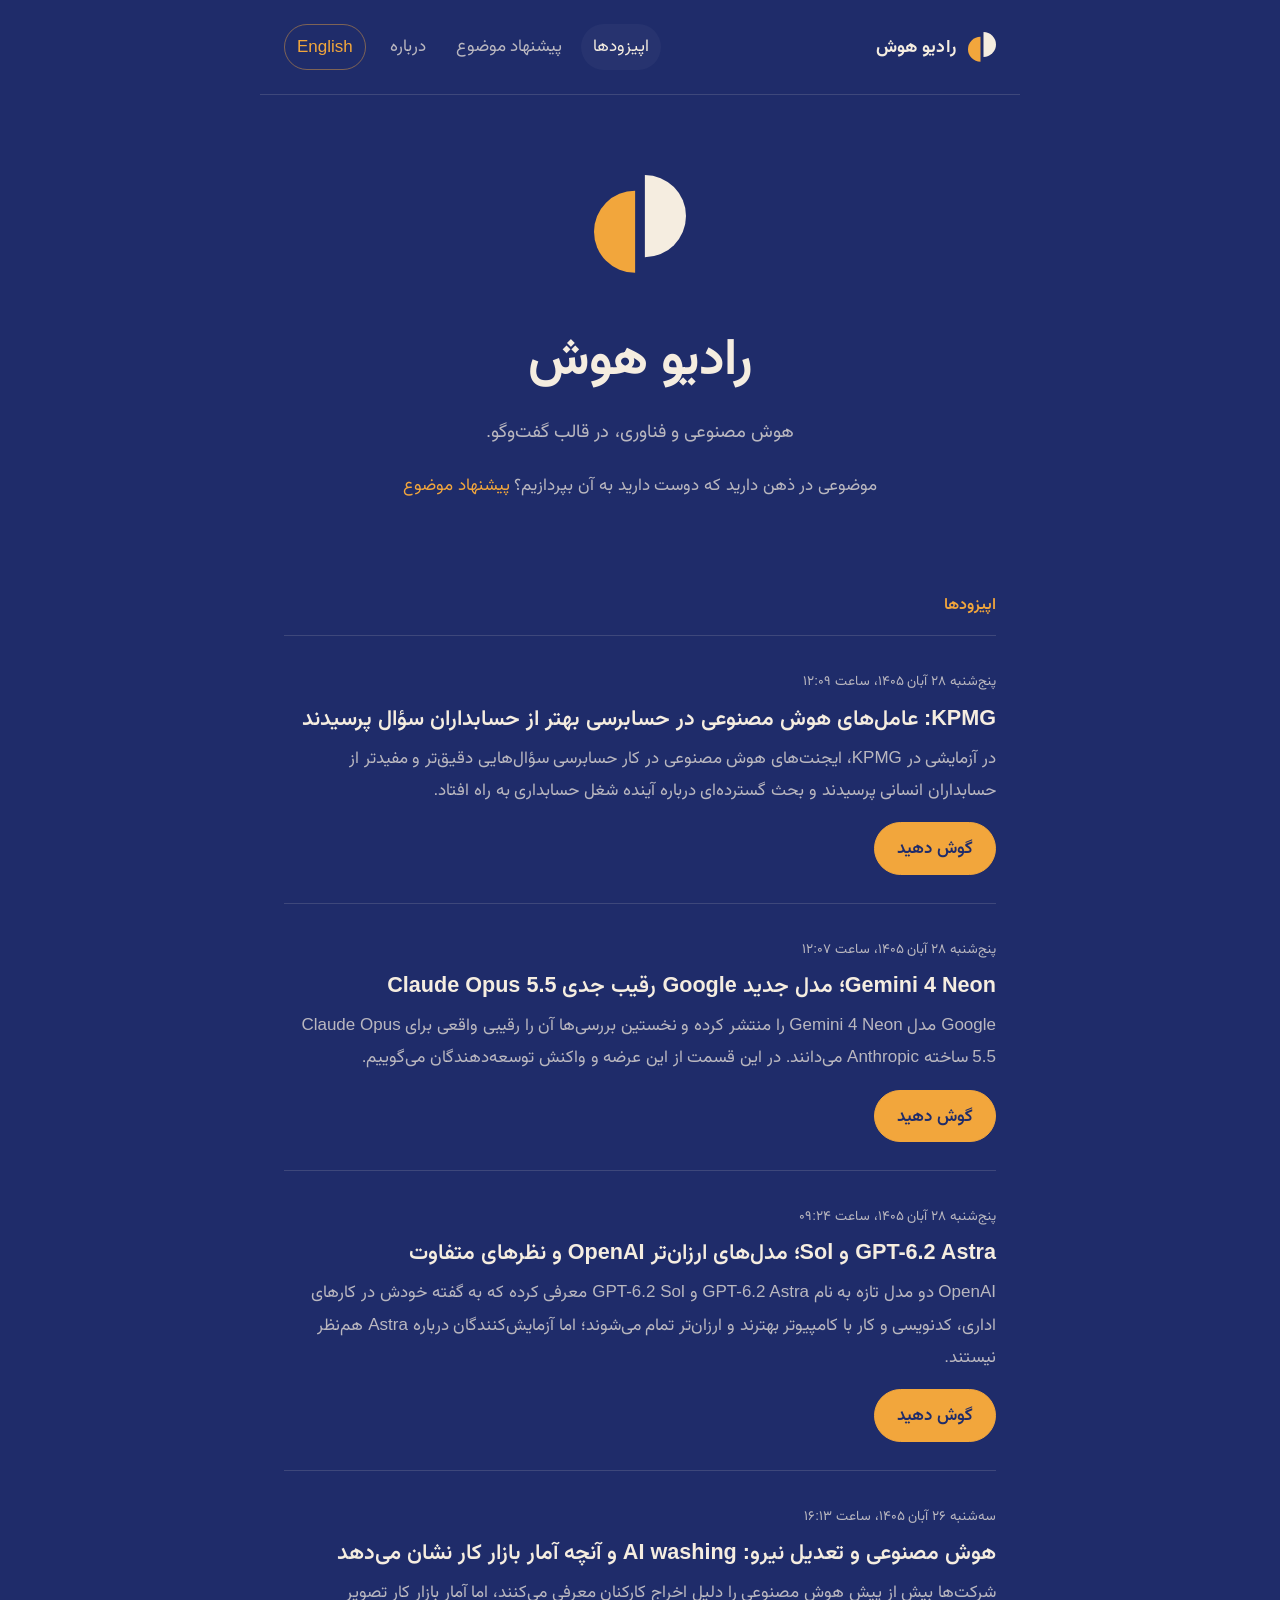
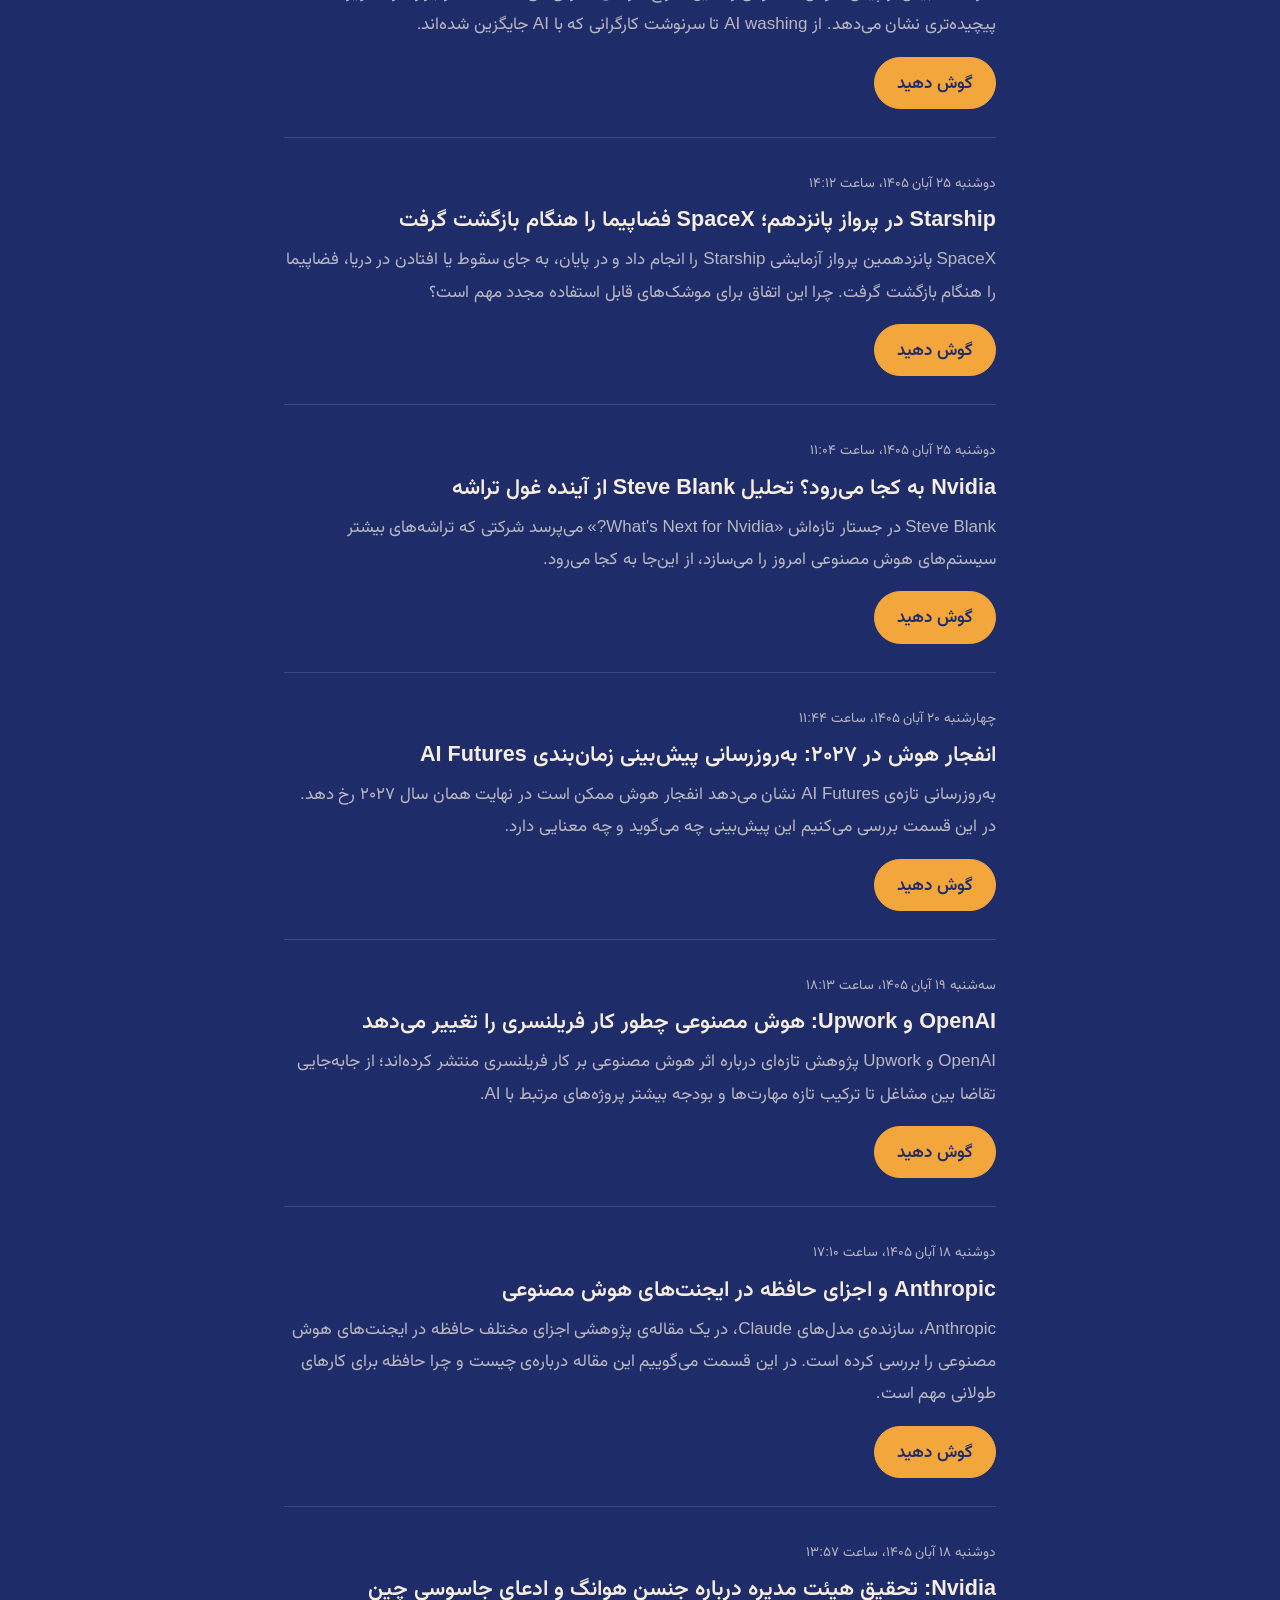
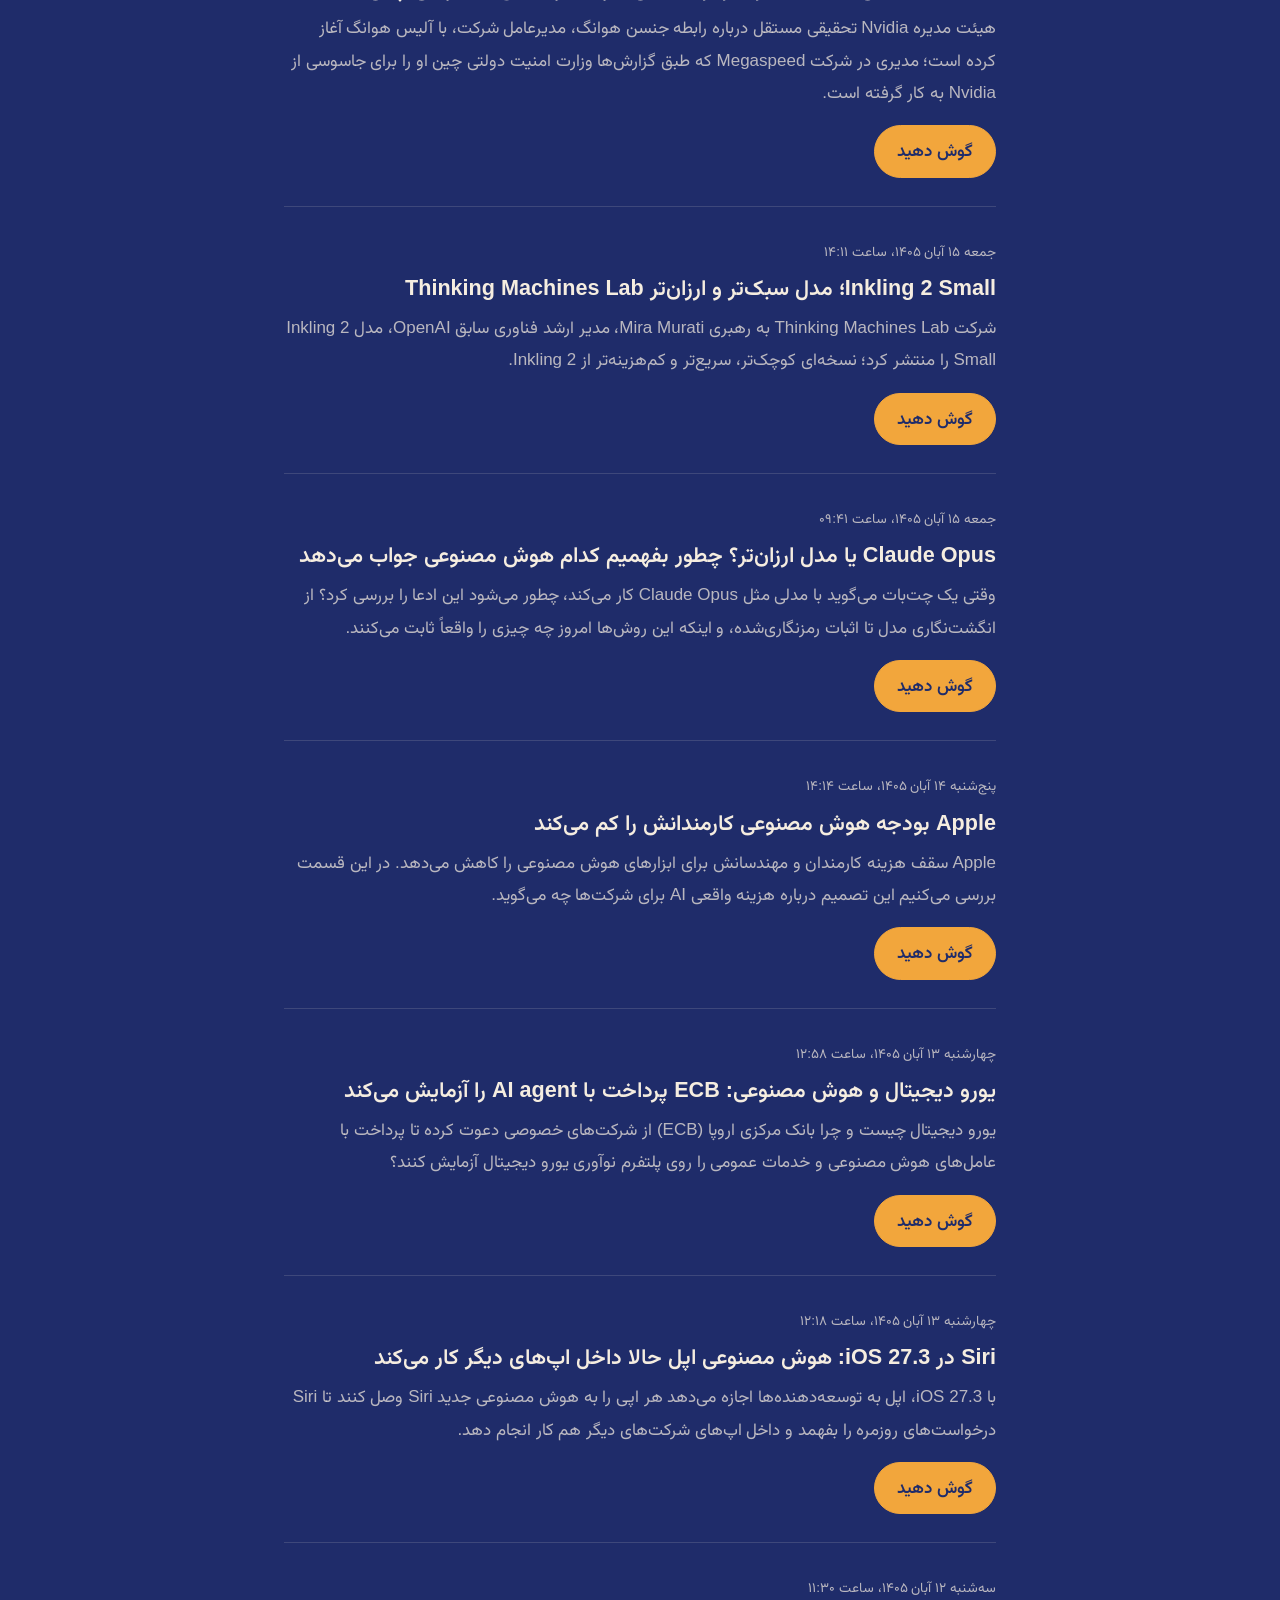
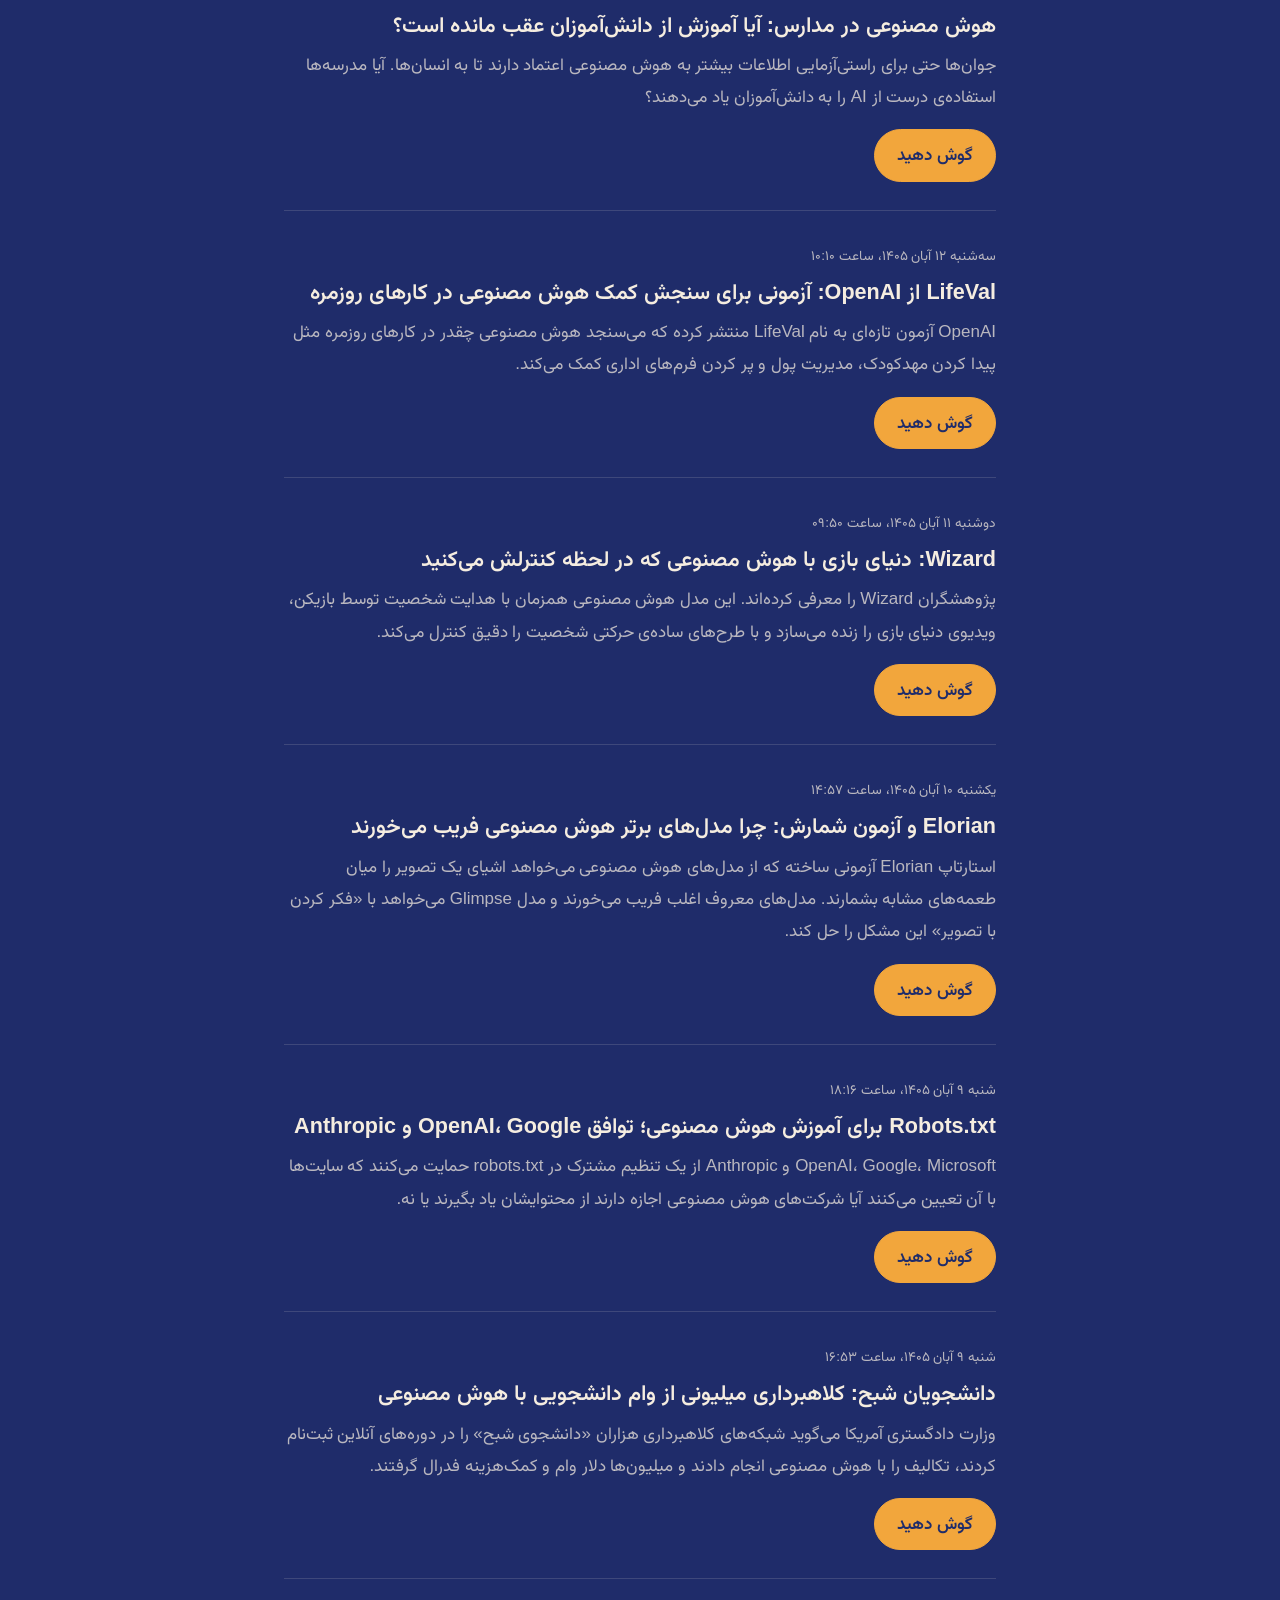
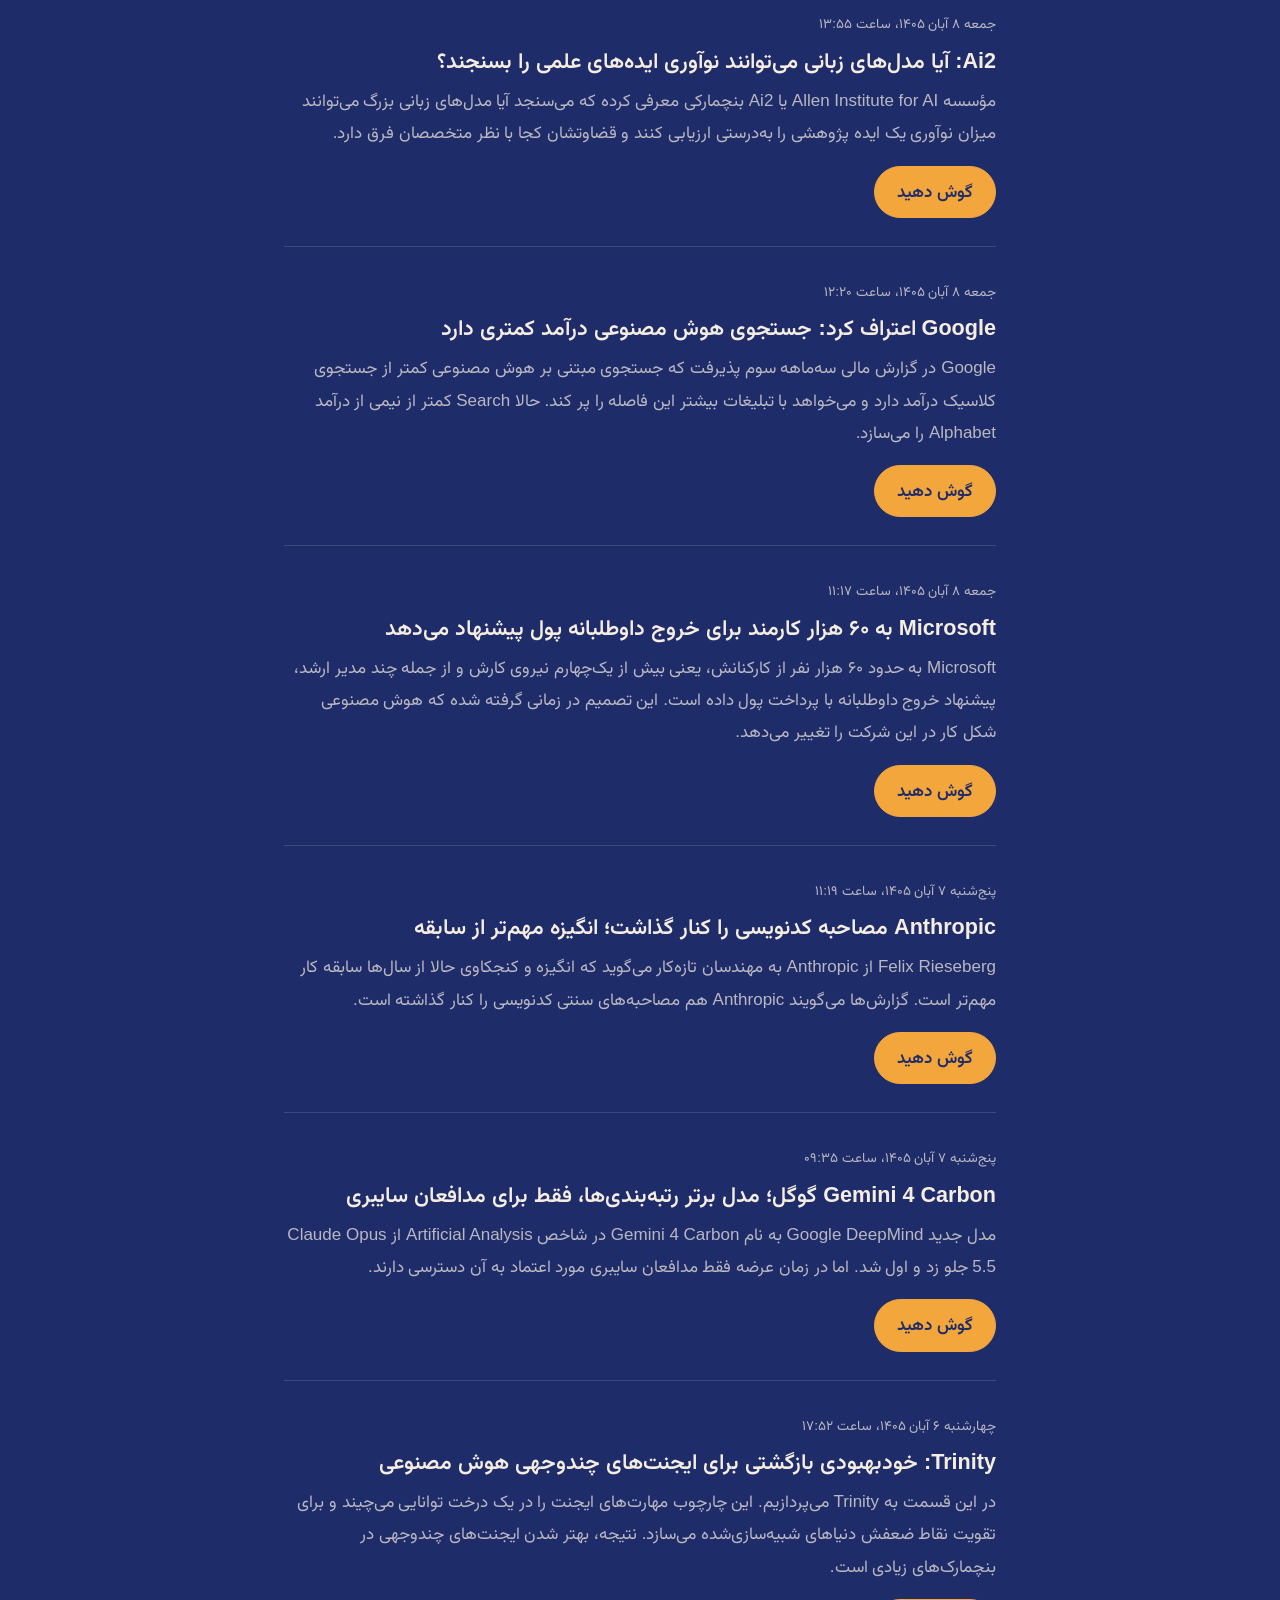
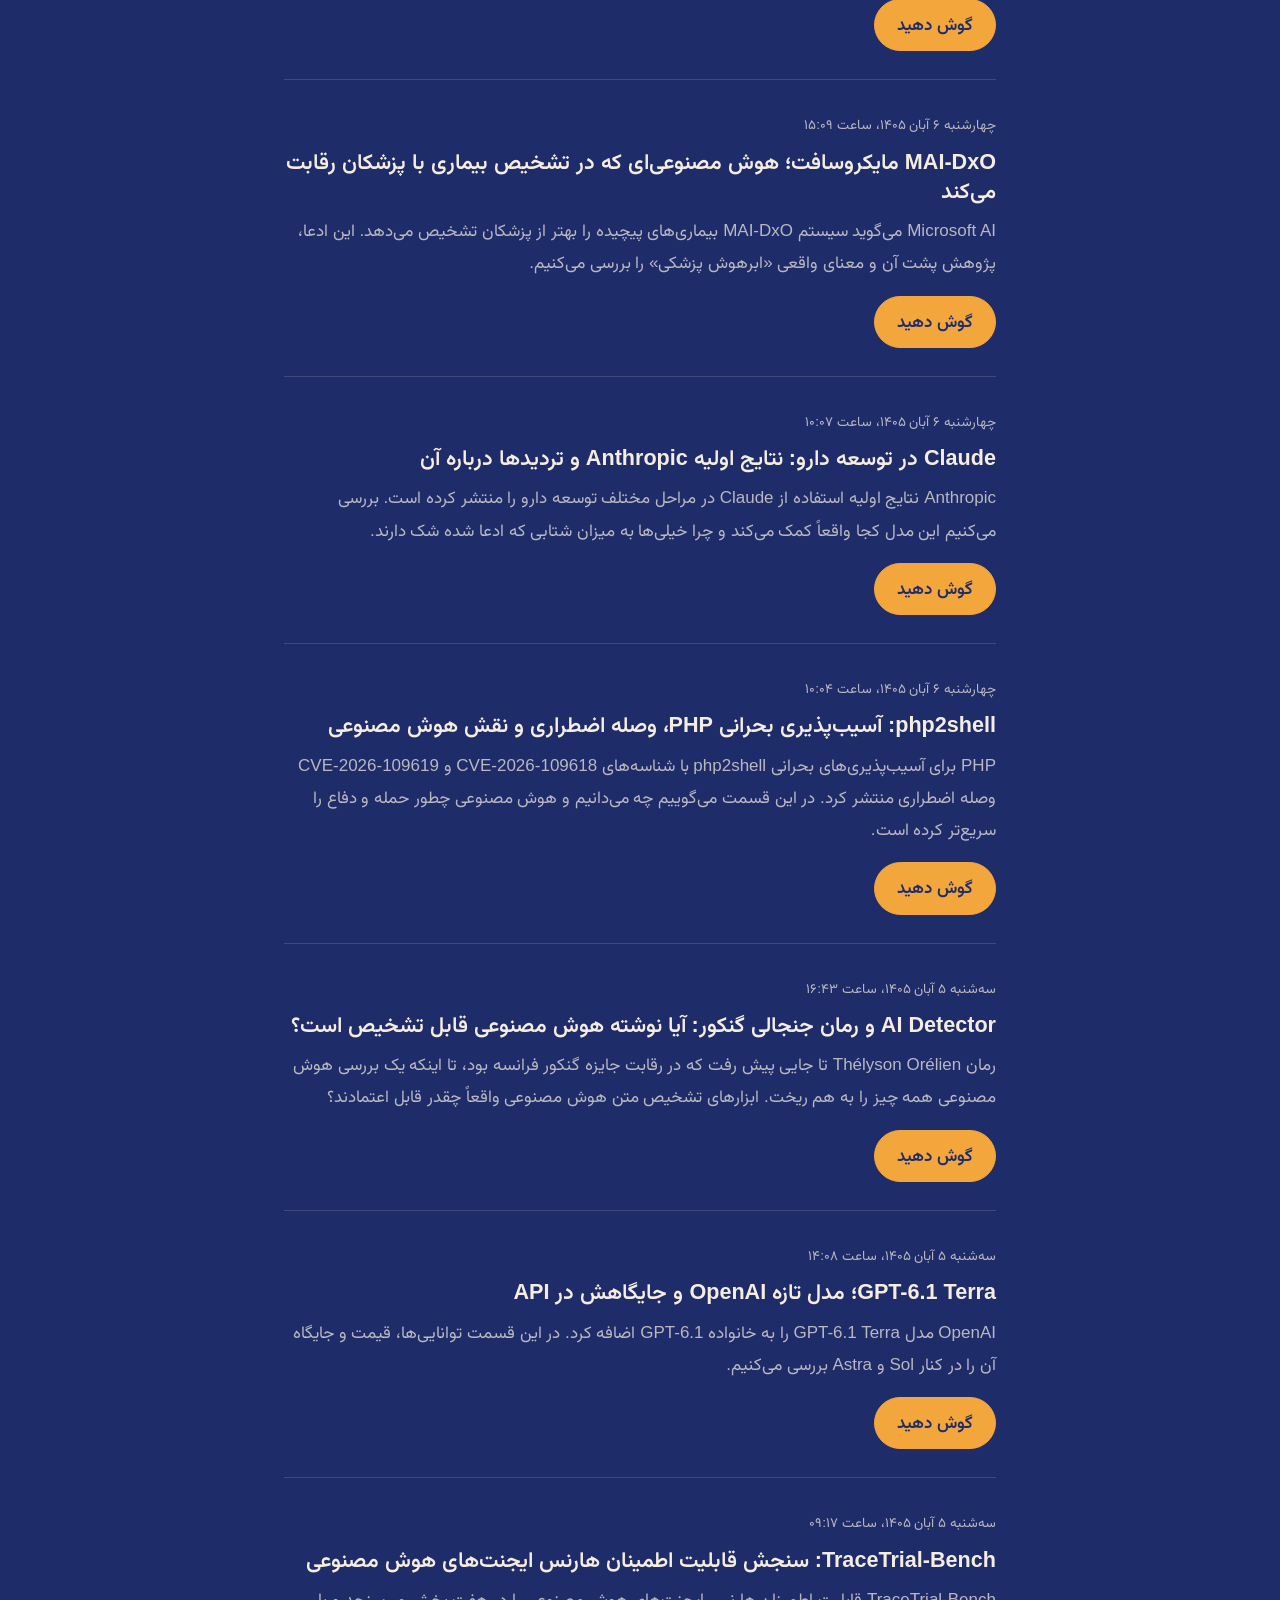
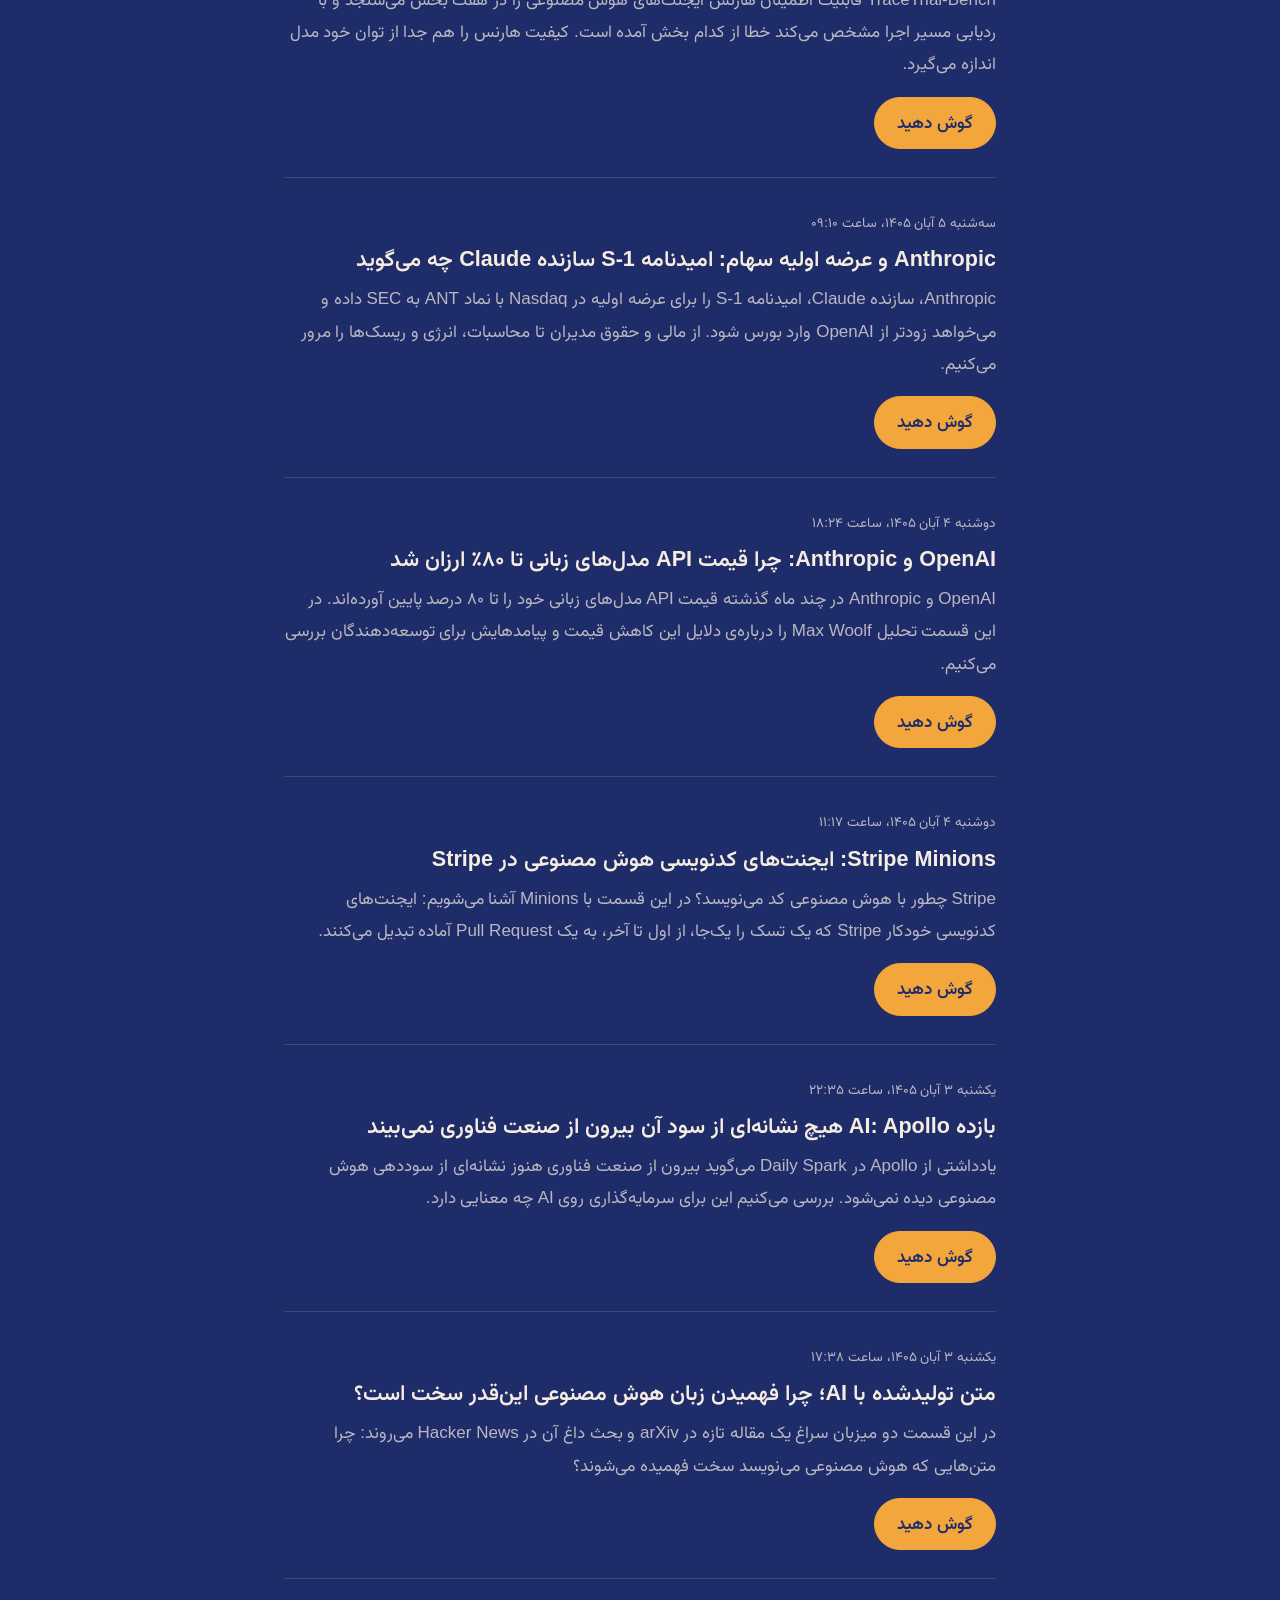
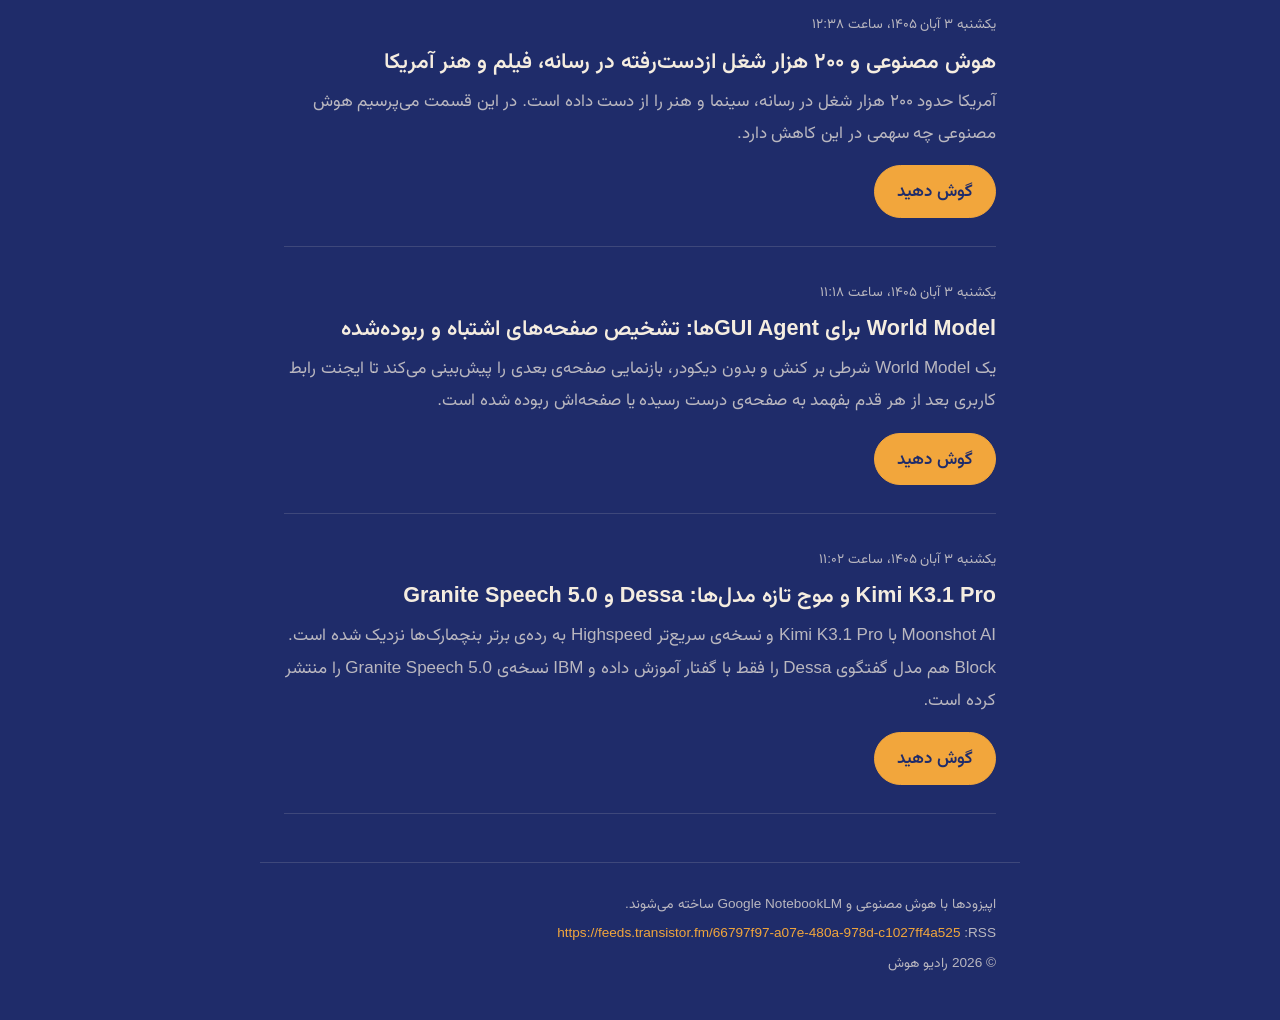
==== commit 6f4167e1: "Update website" ====
--- a/fa/index.html
+++ b/fa/index.html
@@ -24,7 +24,7 @@
 <link rel="alternate" hreflang="fa" href="https://radiohoosh.com/fa/">
 <link rel="alternate" hreflang="x-default" href="https://radiohoosh.com/">
 <link rel="alternate" type="application/rss+xml" title="رادیو هوش" href="https://feeds.transistor.fm/66797f97-a07e-480a-978d-c1027ff4a525">
-<script type="application/ld+json">{"@context":"https://schema.org","@type":"PodcastSeries","name":"رادیو هوش","description":"هوش مصنوعی و فناوری، در قالب گفت‌وگو.","url":"https://radiohoosh.com/fa/","inLanguage":"fa","webFeed":"https://feeds.transistor.fm/66797f97-a07e-480a-978d-c1027ff4a525","image":"https://radiohoosh.com/share-fa.png","author":{"@type":"Person","name":"کسری قاسم‌پور","url":"https://www.linkedin.com/in/kasraq"},"publisher":{"@type":"Person","name":"کسری قاسم‌پور","url":"https://www.linkedin.com/in/kasraq"},"episode":[{"@type":"PodcastEpisode","name":"Gemini 4 Neon؛ مدل جدید Google رقیب جدی Claude Opus 5.5","description":"Google مدل Gemini 4 Neon را منتشر کرده و نخستین بررسی‌ها آن را رقیبی واقعی برای Claude Opus 5.5 ساخته Anthropic می‌دانند. در این قسمت از این عرضه و واکنش توسعه‌دهندگان می‌گوییم.","datePublished":"2026-11-19T12:07+01:00","url":"https://share.transistor.fm/s/3ab361e7","inLanguage":"fa","keywords":"Gemini 4 Neon, Gemini 4, Google Gemini, Claude Opus 5.5, Gemini vs Claude, Anthropic, مدل جدید گوگل, جمینای, مقایسه Gemini و Claude, بهترین مدل هوش مصنوعی, رقابت Google و OpenAI و Anthropic, مدل زبانی بزرگ, اخبار هوش مصنوعی, هوش مصنوعی, AI news"},{"@type":"PodcastEpisode","name":"GPT-6.2 Astra و Sol؛ مدل‌های ارزان‌تر OpenAI و نظرهای متفاوت","description":"OpenAI دو مدل تازه به نام GPT-6.2 Astra و GPT-6.2 Sol معرفی کرده که به گفته خودش در کارهای اداری، کدنویسی و کار با کامپیوتر بهترند و ارزان‌تر تمام می‌شوند؛ اما آزمایش‌کنندگان درباره Astra هم‌نظر نیستند.","datePublished":"2026-11-19T09:24+01:00","url":"https://share.transistor.fm/s/27af4df0","inLanguage":"fa","keywords":"GPT-6.2, GPT-6.2 Astra, GPT-6.2 Sol, OpenAI, ChatGPT, مدل جدید OpenAI, بررسی GPT-6.2, هوش مصنوعی, اخبار هوش مصنوعی, هوش مصنوعی برای کدنویسی, قیمت مدل‌های هوش مصنوعی, بنچمارک هوش مصنوعی, مدل زبانی بزرگ, AI news, پادکست هوش مصنوعی"},{"@type":"PodcastEpisode","name":"هوش مصنوعی و تعدیل نیرو: AI washing و آنچه آمار بازار کار نشان می‌دهد","description":"شرکت‌ها بیش از پیش هوش مصنوعی را دلیل اخراج کارکنان معرفی می‌کنند، اما آمار بازار کار تصویر پیچیده‌تری نشان می‌دهد. از AI washing تا سرنوشت کارگرانی که با AI جایگزین شده‌اند.","datePublished":"2026-11-17T16:13+01:00","url":"https://share.transistor.fm/s/bcb12f2a","inLanguage":"fa","keywords":"هوش مصنوعی و اشتغال, اخراج به خاطر هوش مصنوعی, تعدیل نیرو هوش مصنوعی, AI washing, AI layoffs, جایگزینی شغل با هوش مصنوعی, آینده کار, بازار کار آمریکا, تأثیر هوش مصنوعی بر مشاغل, AI and jobs, اتوماسیون و بیکاری, اخبار هوش مصنوعی, پادکست فارسی هوش مصنوعی, پادکست فناوری"},{"@type":"PodcastEpisode","name":"Starship در پرواز پانزدهم؛ SpaceX فضاپیما را هنگام بازگشت گرفت","description":"SpaceX پانزدهمین پرواز آزمایشی Starship را انجام داد و در پایان، به جای سقوط یا افتادن در دریا، فضاپیما را هنگام بازگشت گرفت. چرا این اتفاق برای موشک‌های قابل استفاده مجدد مهم است؟","datePublished":"2026-11-16T14:12+01:00","url":"https://share.transistor.fm/s/fa9b1830","inLanguage":"fa","keywords":"SpaceX Starship, Starship Flight 15, استارشیپ, اسپیس ایکس, پرواز ۱۵ استارشیپ, گرفتن موشک, پرواز آزمایشی Starship, موشک قابل استفاده مجدد, reusable rocket, هزینه پرتاب فضایی, سفر به ماه و مریخ, پرتاب ماهواره, اخبار فضایی, اخبار تکنولوژی, پادکست فارسی تکنولوژی"},{"@type":"PodcastEpisode","name":"Nvidia به کجا می‌رود؟ تحلیل Steve Blank از آینده غول تراشه","description":"Steve Blank در جستار تازه‌اش «What's Next for Nvidia?» می‌پرسد شرکتی که تراشه‌های بیشتر سیستم‌های هوش مصنوعی امروز را می‌سازد، از این‌جا به کجا می‌رود.","datePublished":"2026-11-16T11:04+01:00","url":"https://share.transistor.fm/s/2446944c","inLanguage":"fa","keywords":"Nvidia, انویدیا, Steve Blank, استیو بلنک, آینده انویدیا, تراشه هوش مصنوعی, Nvidia GPU, کارت گرافیک انویدیا, Hacker News, AI chips, سخت‌افزار هوش مصنوعی, صنعت نیمه‌رسانا, سرمایه‌گذاری در هوش مصنوعی, اخبار هوش مصنوعی, پادکست فارسی تکنولوژی"},{"@type":"PodcastEpisode","name":"انفجار هوش در ۲۰۲۷: به‌روزرسانی پیش‌بینی زمان‌بندی AI Futures","description":"به‌روزرسانی تازه‌ی AI Futures نشان می‌دهد انفجار هوش ممکن است در نهایت همان سال ۲۰۲۷ رخ دهد. در این قسمت بررسی می‌کنیم این پیش‌بینی چه می‌گوید و چه معنایی دارد.","datePublished":"2026-11-11T11:44+01:00","url":"https://share.transistor.fm/s/0c7f3c24","inLanguage":"fa","keywords":"AI Futures Project, AI 2027, انفجار هوش, intelligence explosion, انفجار هوش ۲۰۲۷, پیش‌بینی هوش مصنوعی, زمان‌بندی هوش مصنوعی, AI timelines, هوش مصنوعی عمومی, AGI, ابرهوش, ایمنی هوش مصنوعی, آینده هوش مصنوعی, اخبار هوش مصنوعی, پادکست هوش مصنوعی"},{"@type":"PodcastEpisode","name":"OpenAI و Upwork: هوش مصنوعی چطور کار فریلنسری را تغییر می‌دهد","description":"OpenAI و Upwork پژوهش تازه‌ای درباره اثر هوش مصنوعی بر کار فریلنسری منتشر کرده‌اند؛ از جابه‌جایی تقاضا بین مشاغل تا ترکیب تازه مهارت‌ها و بودجه بیشتر پروژه‌های مرتبط با AI.","datePublished":"2026-11-10T18:13+01:00","url":"https://share.transistor.fm/s/578abd93","inLanguage":"fa","keywords":"OpenAI, Upwork, پژوهش OpenAI و Upwork, هوش مصنوعی و فریلنسری, کار فریلنسری, فریلنسر, AI freelance, تاثیر هوش مصنوعی بر شغل‌ها, آینده کار, بازار کار و هوش مصنوعی, مهارت‌های پردرآمد, اخبار هوش مصنوعی, هوش مصنوعی, AI"},{"@type":"PodcastEpisode","name":"Anthropic و اجزای حافظه در ایجنت‌های هوش مصنوعی","description":"Anthropic، سازنده‌ی مدل‌های Claude، در یک مقاله‌ی پژوهشی اجزای مختلف حافظه در ایجنت‌های هوش مصنوعی را بررسی کرده است. در این قسمت می‌گوییم این مقاله درباره‌ی چیست و چرا حافظه برای کارهای طولانی مهم است.","datePublished":"2026-11-09T17:10+01:00","url":"https://share.transistor.fm/s/33442db6","inLanguage":"fa","keywords":"Anthropic, Claude, حافظه ایجنت, ایجنت هوش مصنوعی, عامل هوش مصنوعی, حافظه هوش مصنوعی, agent memory, AI agent, پژوهش Anthropic, مدل‌های Claude, Hacker News, اخبار هوش مصنوعی, هوش مصنوعی, پادکست هوش مصنوعی"},{"@type":"PodcastEpisode","name":"Nvidia: تحقیق هیئت مدیره درباره جنسن هوانگ و ادعای جاسوسی چین","description":"هیئت مدیره Nvidia تحقیقی مستقل درباره رابطه جنسن هوانگ، مدیرعامل شرکت، با آلیس هوانگ آغاز کرده است؛ مدیری در شرکت Megaspeed که طبق گزارش‌ها وزارت امنیت دولتی چین او را برای جاسوسی از Nvidia به کار گرفته است.","datePublished":"2026-11-09T13:57+01:00","url":"https://share.transistor.fm/s/ad463496","inLanguage":"fa","keywords":"Nvidia, انویدیا, Jensen Huang, جنسن هوانگ, تحقیق درباره جنسن هوانگ, هیئت مدیره انویدیا, Alice Huang, Megaspeed, جاسوسی چین, وزارت امنیت دولتی چین, مدیرعامل انویدیا, تراشه هوش مصنوعی, AI chips, اخبار هوش مصنوعی, اخبار تکنولوژی"},{"@type":"PodcastEpisode","name":"Inkling 2 Small؛ مدل سبک‌تر و ارزان‌تر Thinking Machines Lab","description":"شرکت Thinking Machines Lab به رهبری Mira Murati، مدیر ارشد فناوری سابق OpenAI، مدل Inkling 2 Small را منتشر کرد؛ نسخه‌ای کوچک‌تر، سریع‌تر و کم‌هزینه‌تر از Inkling 2.","datePublished":"2026-11-06T14:11+01:00","url":"https://share.transistor.fm/s/4b5b36c5","inLanguage":"fa","keywords":"Inkling 2 Small, Inkling 2, Thinking Machines Lab, Mira Murati, میرا موراتی, مدل جدید هوش مصنوعی, مدل زبانی کوچک, مدل هوش مصنوعی سبک, هوش مصنوعی ارزان, استارتاپ هوش مصنوعی, OpenAI, اخبار هوش مصنوعی, هوش مصنوعی برای برنامه‌نویسان, هوش مصنوعی, AI"},{"@type":"PodcastEpisode","name":"Claude Opus یا مدل ارزان‌تر؟ چطور بفهمیم کدام هوش مصنوعی جواب می‌دهد","description":"وقتی یک چت‌بات می‌گوید با مدلی مثل Claude Opus کار می‌کند، چطور می‌شود این ادعا را بررسی کرد؟ از انگشت‌نگاری مدل تا اثبات رمزنگاری‌شده، و اینکه این روش‌ها امروز چه چیزی را واقعاً ثابت می‌کنند.","datePublished":"2026-11-06T09:41+01:00","url":"https://share.transistor.fm/s/be747ade","inLanguage":"fa","keywords":"Claude Opus, Anthropic, راستی‌آزمایی مدل هوش مصنوعی, تشخیص مدل هوش مصنوعی, انگشت‌نگاری مدل, model fingerprinting, provable inference, اثبات رمزنگاری, جایگزینی مدل, مدل زبانی بزرگ, LLM, امنیت هوش مصنوعی, شفافیت هوش مصنوعی, چت‌بات, اخبار هوش مصنوعی"},{"@type":"PodcastEpisode","name":"Apple بودجه هوش مصنوعی کارمندانش را کم می‌کند","description":"Apple سقف هزینه کارمندان و مهندسانش برای ابزارهای هوش مصنوعی را کاهش می‌دهد. در این قسمت بررسی می‌کنیم این تصمیم درباره هزینه واقعی AI برای شرکت‌ها چه می‌گوید.","datePublished":"2026-11-05T14:14+01:00","url":"https://share.transistor.fm/s/aa5d57fd","inLanguage":"fa","keywords":"Apple, اپل, بودجه هوش مصنوعی اپل, Apple AI budget, کاهش هزینه اپل, مهندسان اپل, هزینه ابزارهای هوش مصنوعی, AI tools cost, هوش مصنوعی در محیط کار, ابزارهای برنامه‌نویسی هوش مصنوعی, اخبار هوش مصنوعی, اخبار تکنولوژی, هوش مصنوعی, AI"},{"@type":"PodcastEpisode","name":"یورو دیجیتال و هوش مصنوعی: ECB پرداخت با AI agent را آزمایش می‌کند","description":"یورو دیجیتال چیست و چرا بانک مرکزی اروپا (ECB) از شرکت‌های خصوصی دعوت کرده تا پرداخت با عامل‌های هوش مصنوعی و خدمات عمومی را روی پلتفرم نوآوری یورو دیجیتال آزمایش کنند؟","datePublished":"2026-11-04T12:58+01:00","url":"https://share.transistor.fm/s/fab4cc23","inLanguage":"fa","keywords":"یورو دیجیتال, digital euro, بانک مرکزی اروپا, ECB, ارز دیجیتال بانک مرکزی, CBDC, عامل هوش مصنوعی, AI agents, پرداخت با هوش مصنوعی, agentic payments, آینده پرداخت, فین تک, هوش مصنوعی در بانکداری, اخبار هوش مصنوعی"},{"@type":"PodcastEpisode","name":"Siri در iOS 27.3: هوش مصنوعی اپل حالا داخل اپ‌های دیگر کار می‌کند","description":"با iOS 27.3، اپل به توسعه‌دهنده‌ها اجازه می‌دهد هر اپی را به هوش مصنوعی جدید Siri وصل کنند تا Siri درخواست‌های روزمره را بفهمد و داخل اپ‌های شرکت‌های دیگر هم کار انجام دهد.","datePublished":"2026-11-04T12:18+01:00","url":"https://share.transistor.fm/s/31b011a5","inLanguage":"fa","keywords":"Siri, iOS 27.3, هوش مصنوعی Siri, هوش مصنوعی اپل, Apple Intelligence, Siri در اپ‌های دیگر, آپدیت iOS جدید, دستیار هوشمند آیفون, قابلیت‌های جدید iPhone, اخبار اپل, توسعه‌دهندگان iOS, دستیار هوش مصنوعی, اخبار هوش مصنوعی, AI agent, پادکست تکنولوژی"},{"@type":"PodcastEpisode","name":"هوش مصنوعی در مدارس: آیا آموزش از دانش‌آموزان عقب مانده است؟","description":"جوان‌ها حتی برای راستی‌آزمایی اطلاعات بیشتر به هوش مصنوعی اعتماد دارند تا به انسان‌ها. آیا مدرسه‌ها استفاده‌ی درست از AI را به دانش‌آموزان یاد می‌دهند؟","datePublished":"2026-11-03T11:30+01:00","url":"https://share.transistor.fm/s/61c22aec","inLanguage":"fa","keywords":"هوش مصنوعی در مدارس, هوش مصنوعی و آموزش, AI in education, گزارش Seldon, اعتماد جوانان به هوش مصنوعی, راستی‌آزمایی با هوش مصنوعی, دانش‌آموزان و هوش مصنوعی, سواد هوش مصنوعی, AI literacy, تفکر انتقادی, سواد رسانه‌ای, آینده آموزش, ChatGPT در مدرسه, هوش مصنوعی"},{"@type":"PodcastEpisode","name":"LifeVal از OpenAI: آزمونی برای سنجش کمک هوش مصنوعی در کارهای روزمره","description":"OpenAI آزمون تازه‌ای به نام LifeVal منتشر کرده که می‌سنجد هوش مصنوعی چقدر در کارهای روزمره مثل پیدا کردن مهدکودک، مدیریت پول و پر کردن فرم‌های اداری کمک می‌کند.","datePublished":"2026-11-03T10:10+01:00","url":"https://share.transistor.fm/s/3e787165","inLanguage":"fa","keywords":"LifeVal, OpenAI LifeVal, OpenAI, ChatGPT, AI benchmark, بنچمارک هوش مصنوعی, آزمون هوش مصنوعی, ارزیابی هوش مصنوعی, هوش مصنوعی در زندگی روزمره, چت بات, مدیریت مالی با هوش مصنوعی, کارهای اداری با هوش مصنوعی, اخبار هوش مصنوعی, هوش مصنوعی, AI news"},{"@type":"PodcastEpisode","name":"Wizard: دنیای بازی با هوش مصنوعی که در لحظه کنترلش می‌کنید","description":"پژوهشگران Wizard را معرفی کرده‌اند. این مدل هوش مصنوعی همزمان با هدایت شخصیت توسط بازیکن، ویدیوی دنیای بازی را زنده می‌سازد و با طرح‌های ساده‌ی حرکتی شخصیت را دقیق کنترل می‌کند.","datePublished":"2026-11-02T09:50+01:00","url":"https://share.transistor.fm/s/a5a612d7","inLanguage":"fa","keywords":"Wizard AI, world model, مدل جهان, بازی با هوش مصنوعی, ساخت بازی با هوش مصنوعی, تولید ویدیو با هوش مصنوعی, تولید ویدیو در لحظه, real-time video generation, موتور بازی هوش مصنوعی, AI game engine, هوش مصنوعی مولد, شبیه‌سازی و آموزش ربات, مقاله هوش مصنوعی, اخبار هوش مصنوعی"},{"@type":"PodcastEpisode","name":"Elorian و آزمون شمارش: چرا مدل‌های برتر هوش مصنوعی فریب می‌خورند","description":"استارتاپ Elorian آزمونی ساخته که از مدل‌های هوش مصنوعی می‌خواهد اشیای یک تصویر را میان طعمه‌های مشابه بشمارند. مدل‌های معروف اغلب فریب می‌خورند و مدل Glimpse می‌خواهد با «فکر کردن با تصویر» این مشکل را حل کند.","datePublished":"2026-11-01T14:57+01:00","url":"https://share.transistor.fm/s/0feb57a3","inLanguage":"fa","keywords":"Elorian, Elorian Glimpse, مدل Glimpse, آزمون شمارش هوش مصنوعی, بینایی ماشین, استدلال تصویری, فکر کردن با تصویر, مدل‌های چندوجهی, بنچمارک هوش مصنوعی, computer vision, multimodal AI, AI benchmark, اخبار هوش مصنوعی, هوش مصنوعی"},{"@type":"PodcastEpisode","name":"Robots.txt برای آموزش هوش مصنوعی؛ توافق OpenAI، Google و Anthropic","description":"OpenAI، Google، Microsoft و Anthropic از یک تنظیم مشترک در robots.txt حمایت می‌کنند که سایت‌ها با آن تعیین می‌کنند آیا شرکت‌های هوش مصنوعی اجازه دارند از محتوایشان یاد بگیرند یا نه.","datePublished":"2026-10-31T18:16+01:00","url":"https://share.transistor.fm/s/1356ff49","inLanguage":"fa","keywords":"robots.txt, robots.txt هوش مصنوعی, آموزش هوش مصنوعی, جلوگیری از آموزش هوش مصنوعی, OpenAI, Google, Microsoft, Anthropic, خزنده هوش مصنوعی, AI training opt-out, داده‌های آموزشی هوش مصنوعی, کپی‌رایت و هوش مصنوعی, رسانه‌ها و هوش مصنوعی, اخبار هوش مصنوعی, هوش مصنوعی"},{"@type":"PodcastEpisode","name":"دانشجویان شبح: کلاهبرداری میلیونی از وام دانشجویی با هوش مصنوعی","description":"وزارت دادگستری آمریکا می‌گوید شبکه‌های کلاهبرداری هزاران «دانشجوی شبح» را در دوره‌های آنلاین ثبت‌نام کردند، تکالیف را با هوش مصنوعی انجام دادند و میلیون‌ها دلار وام و کمک‌هزینه فدرال گرفتند.","datePublished":"2026-10-31T16:53+01:00","url":"https://share.transistor.fm/s/3faa7ad1","inLanguage":"fa","keywords":"دانشجویان شبح, ghost students, کلاهبرداری با هوش مصنوعی, وام دانشجویی آمریکا, کمک هزینه تحصیلی, FAFSA, DOJ, وزارت دادگستری آمریکا, آموزش آنلاین, احراز هویت, هوش مصنوعی مولد, هوش مصنوعی در آموزش, AI fraud, اخبار هوش مصنوعی, اخبار تکنولوژی"},{"@type":"PodcastEpisode","name":"Ai2: آیا مدل‌های زبانی می‌توانند نوآوری ایده‌های علمی را بسنجند؟","description":"مؤسسه Allen Institute for AI یا Ai2 بنچمارکی معرفی کرده که می‌سنجد آیا مدل‌های زبانی بزرگ می‌توانند میزان نوآوری یک ایده پژوهشی را به‌درستی ارزیابی کنند و قضاوتشان کجا با نظر متخصصان فرق دارد.","datePublished":"2026-10-30T13:55+01:00","url":"https://share.transistor.fm/s/d2d49461","inLanguage":"fa","keywords":"Ai2, Allen Institute for AI, بنچمارک نوآوری, novelty benchmark, سنجش نوآوری ایده پژوهشی, مدل زبانی بزرگ, LLM, LLM as a judge, داوری خودکار مقاله, کشف علمی با هوش مصنوعی, هوش مصنوعی در علم, AI for science, اخبار هوش مصنوعی, هوش مصنوعی"},{"@type":"PodcastEpisode","name":"Google اعتراف کرد: جستجوی هوش مصنوعی درآمد کمتری دارد","description":"Google در گزارش مالی سه‌ماهه سوم پذیرفت که جستجوی مبتنی بر هوش مصنوعی کمتر از جستجوی کلاسیک درآمد دارد و می‌خواهد با تبلیغات بیشتر این فاصله را پر کند. حالا Search کمتر از نیمی از درآمد Alphabet را می‌سازد.","datePublished":"2026-10-30T12:20+01:00","url":"https://share.transistor.fm/s/a28a6d1b","inLanguage":"fa","keywords":"Google, گوگل, Alphabet, Google AI search, جستجوی هوش مصنوعی, درآمد گوگل, گزارش مالی گوگل, درآمد Alphabet, تبلیغات گوگل, سهام گوگل, AI Overviews, مدل کسب‌وکار هوش مصنوعی, هوش مصنوعی مولد, اخبار هوش مصنوعی, اخبار تکنولوژی"},{"@type":"PodcastEpisode","name":"Microsoft به ۶۰ هزار کارمند برای خروج داوطلبانه پول پیشنهاد می‌دهد","description":"Microsoft به حدود ۶۰ هزار نفر از کارکنانش، یعنی بیش از یک‌چهارم نیروی کارش و از جمله چند مدیر ارشد، پیشنهاد خروج داوطلبانه با پرداخت پول داده است. این تصمیم در زمانی گرفته شده که هوش مصنوعی شکل کار در این شرکت را تغییر می‌دهد.","datePublished":"2026-10-30T11:17+01:00","url":"https://share.transistor.fm/s/1f39aadb","inLanguage":"fa","keywords":"Microsoft, مایکروسافت, بازخرید کارکنان مایکروسافت, خروج داوطلبانه مایکروسافت, تعدیل نیرو مایکروسافت, Microsoft layoffs, Microsoft buyouts, هوش مصنوعی و اشتغال, جایگزینی شغل با هوش مصنوعی, تعدیل نیرو در شرکت‌های فناوری, آینده کار, AI jobs, اخبار هوش مصنوعی, اخبار فناوری"},{"@type":"PodcastEpisode","name":"Anthropic مصاحبه کدنویسی را کنار گذاشت؛ انگیزه مهم‌تر از سابقه","description":"Felix Rieseberg از Anthropic به مهندسان تازه‌کار می‌گوید که انگیزه و کنجکاوی حالا از سال‌ها سابقه کار مهم‌تر است. گزارش‌ها می‌گویند Anthropic هم مصاحبه‌های سنتی کدنویسی را کنار گذاشته است.","datePublished":"2026-10-29T11:19+01:00","url":"https://share.transistor.fm/s/4dee47af","inLanguage":"fa","keywords":"Anthropic, مصاحبه کدنویسی, Anthropic coding interviews, Felix Rieseberg, استخدام برنامه‌نویس, برنامه‌نویس جونیور, ایجنت کدنویسی, coding agents, Claude Code, هوش مصنوعی و شغل برنامه‌نویسی, آینده مهندسی نرم‌افزار, مصاحبه فنی, اخبار هوش مصنوعی, Latent Space, مسیر شغلی برنامه‌نویسی"},{"@type":"PodcastEpisode","name":"Gemini 4 Carbon گوگل؛ مدل برتر رتبه‌بندی‌ها، فقط برای مدافعان سایبری","description":"مدل جدید Google DeepMind به نام Gemini 4 Carbon در شاخص Artificial Analysis از Claude Opus 5.5 جلو زد و اول شد. اما در زمان عرضه فقط مدافعان سایبری مورد اعتماد به آن دسترسی دارند.","datePublished":"2026-10-29T09:35+01:00","url":"https://share.transistor.fm/s/35504281","inLanguage":"fa","keywords":"Gemini 4 Carbon, جمینای ۴, Google Gemini, Google DeepMind, هوش مصنوعی گوگل, Claude Opus 5.5, Artificial Analysis, رتبه‌بندی مدل‌های هوش مصنوعی, مدل frontier, امنیت سایبری و هوش مصنوعی, مدافعان سایبری, هوش مصنوعی ایجنتی, اخبار هوش مصنوعی, AI news"},{"@type":"PodcastEpisode","name":"Trinity: خودبهبودی بازگشتی برای ایجنت‌های چندوجهی هوش مصنوعی","description":"در این قسمت به Trinity می‌پردازیم. این چارچوب مهارت‌های ایجنت را در یک درخت توانایی می‌چیند و برای تقویت نقاط ضعفش دنیاهای شبیه‌سازی‌شده می‌سازد. نتیجه، بهتر شدن ایجنت‌های چندوجهی در بنچمارک‌های زیادی است.","datePublished":"2026-10-28T17:52+01:00","url":"https://share.transistor.fm/s/9ad3a227","inLanguage":"fa","keywords":"Trinity, Trinity هوش مصنوعی, خودبهبودی بازگشتی, recursive self-improvement, ایجنت هوش مصنوعی, ایجنت چندوجهی, multimodal agents, AI agents, درخت توانایی, محیط آموزشی شبیه‌سازی‌شده, Hugging Face, مقاله هوش مصنوعی, اخبار هوش مصنوعی, یادگیری ماشین, هوش مصنوعی"},{"@type":"PodcastEpisode","name":"MAI-DxO مایکروسافت؛ هوش مصنوعی‌ای که در تشخیص بیماری با پزشکان رقابت می‌کند","description":"Microsoft AI می‌گوید سیستم MAI-DxO بیماری‌های پیچیده را بهتر از پزشکان تشخیص می‌دهد. این ادعا، پژوهش پشت آن و معنای واقعی «ابرهوش پزشکی» را بررسی می‌کنیم.","datePublished":"2026-10-28T15:09+01:00","url":"https://share.transistor.fm/s/21131610","inLanguage":"fa","keywords":"MAI-DxO, Microsoft AI Diagnostic Orchestrator, Microsoft AI, هوش مصنوعی مایکروسافت, ابرهوش پزشکی, medical superintelligence, تشخیص بیماری با هوش مصنوعی, هوش مصنوعی در برابر پزشکان, هوش مصنوعی در پزشکی, تشخیص مرحله‌ای, مدل زبانی در پزشکی, AI in healthcare, فناوری سلامت, اخبار هوش مصنوعی"},{"@type":"PodcastEpisode","name":"Claude در توسعه دارو: نتایج اولیه Anthropic و تردیدها درباره آن","description":"Anthropic نتایج اولیه استفاده از Claude در مراحل مختلف توسعه دارو را منتشر کرده است. بررسی می‌کنیم این مدل کجا واقعاً کمک می‌کند و چرا خیلی‌ها به میزان شتابی که ادعا شده شک دارند.","datePublished":"2026-10-28T10:07+01:00","url":"https://share.transistor.fm/s/ba21a0da","inLanguage":"fa","keywords":"Claude, Anthropic, Claude توسعه دارو, هوش مصنوعی در کشف دارو, هوش مصنوعی در داروسازی, توسعه دارو با هوش مصنوعی, AI drug discovery, مدل زبانی بزرگ, LLM, هوش مصنوعی در پزشکی, کارآزمایی بالینی و هوش مصنوعی, صنعت داروسازی, اخبار هوش مصنوعی, هوش مصنوعی"},{"@type":"PodcastEpisode","name":"php2shell: آسیب‌پذیری بحرانی PHP، وصله اضطراری و نقش هوش مصنوعی","description":"PHP برای آسیب‌پذیری‌های بحرانی php2shell با شناسه‌های CVE-2026-109618 و CVE-2026-109619 وصله اضطراری منتشر کرد. در این قسمت می‌گوییم چه می‌دانیم و هوش مصنوعی چطور حمله و دفاع را سریع‌تر کرده است.","datePublished":"2026-10-28T10:04+01:00","url":"https://share.transistor.fm/s/3cf187ce","inLanguage":"fa","keywords":"php2shell, آسیب‌پذیری php2shell, CVE-2026-109618, CVE-2026-109619, آسیب‌پذیری PHP, وصله امنیتی PHP, PHP vulnerability, ChatGPT, HKCERT, امنیت سایبری, هوش مصنوعی و امنیت, حملات سایبری با هوش مصنوعی, امنیت وب, اخبار هوش مصنوعی, cybersecurity"},{"@type":"PodcastEpisode","name":"AI Detector و رمان جنجالی گنکور: آیا نوشته هوش مصنوعی قابل تشخیص است؟","description":"رمان Thélyson Orélien تا جایی پیش رفت که در رقابت جایزه گنکور فرانسه بود، تا اینکه یک بررسی هوش مصنوعی همه چیز را به هم ریخت. ابزارهای تشخیص متن هوش مصنوعی واقعاً چقدر قابل اعتمادند؟","datePublished":"2026-10-27T16:43+01:00","url":"https://share.transistor.fm/s/5fba8dec","inLanguage":"fa","keywords":"Thélyson Orélien, جایزه گنکور, Goncourt, تشخیص متن هوش مصنوعی, AI detector, ابزار تشخیص هوش مصنوعی, دقت AI detector, رمان نوشته شده با هوش مصنوعی, کتاب هوش مصنوعی, سرقت ادبی, هوش مصنوعی و ادبیات, AI writing, هوش مصنوعی مولد, اخبار هوش مصنوعی, پادکست هوش مصنوعی"},{"@type":"PodcastEpisode","name":"GPT-6.1 Terra؛ مدل تازه OpenAI و جایگاهش در API","description":"OpenAI مدل GPT-6.1 Terra را به خانواده GPT-6.1 اضافه کرد. در این قسمت توانایی‌ها، قیمت و جایگاه آن را در کنار Sol و Astra بررسی می‌کنیم.","datePublished":"2026-10-27T14:08+01:00","url":"https://share.transistor.fm/s/462c35fe","inLanguage":"fa","keywords":"GPT-6.1 Terra, GPT-6.1, OpenAI, مدل جدید OpenAI, OpenAI API, قیمت GPT-6.1 Terra, GPT-6.1 Sol, GPT-6.1 Astra, مقایسه مدل‌های زبانی, مدل زبانی بزرگ, مدل‌های متن‌باز, اخبار هوش مصنوعی, هوش مصنوعی, AI news"},{"@type":"PodcastEpisode","name":"TraceTrial-Bench: سنجش قابلیت اطمینان هارنس ایجنت‌های هوش مصنوعی","description":"TraceTrial-Bench قابلیت اطمینان هارنس ایجنت‌های هوش مصنوعی را در هفت بخش می‌سنجد و با ردیابی مسیر اجرا مشخص می‌کند خطا از کدام بخش آمده است. کیفیت هارنس را هم جدا از توان خود مدل اندازه می‌گیرد.","datePublished":"2026-10-27T09:17+01:00","url":"https://share.transistor.fm/s/7fc8cc4d","inLanguage":"fa","keywords":"TraceTrial-Bench, Trial by Trace, agent harness, هارنس ایجنت, ایجنت هوش مصنوعی, AI agent, بنچمارک ایجنت, ارزیابی ایجنت‌های هوش مصنوعی, قابلیت اطمینان ایجنت, تشخیص منشأ خطا, trajectory tracing, ایجنت کدنویسی, coding agent, دیباگ ایجنت, هوش مصنوعی"},{"@type":"PodcastEpisode","name":"Anthropic و عرضه اولیه سهام: امیدنامه S-1 سازنده Claude چه می‌گوید","description":"Anthropic، سازنده Claude، امیدنامه S-1 را برای عرضه اولیه در Nasdaq با نماد ANT به SEC داده و می‌خواهد زودتر از OpenAI وارد بورس شود. از مالی و حقوق مدیران تا محاسبات، انرژی و ریسک‌ها را مرور می‌کنیم.","datePublished":"2026-10-27T09:10+01:00","url":"https://share.transistor.fm/s/4f224938","inLanguage":"fa","keywords":"Anthropic S-1, Anthropic IPO, عرضه اولیه Anthropic, سهام Anthropic, امیدنامه Anthropic, Claude, Anthropic و OpenAI, عرضه اولیه OpenAI, بورس Nasdaq, شرکت‌های هوش مصنوعی, انرژی دیتاسنتر, توان محاسباتی هوش مصنوعی, اخبار هوش مصنوعی, هوش مصنوعی, AI news"},{"@type":"PodcastEpisode","name":"OpenAI و Anthropic: چرا قیمت API مدل‌های زبانی تا ۸۰٪ ارزان شد","description":"OpenAI و Anthropic در چند ماه گذشته قیمت API مدل‌های زبانی خود را تا ۸۰ درصد پایین آورده‌اند. در این قسمت تحلیل Max Woolf را درباره‌ی دلایل این کاهش قیمت و پیامدهایش برای توسعه‌دهندگان بررسی می‌کنیم.","datePublished":"2026-10-26T18:24+01:00","url":"https://share.transistor.fm/s/4b08e2ab","inLanguage":"fa","keywords":"قیمت API OpenAI, قیمت API Anthropic, قیمت Claude API, Max Woolf, کاهش قیمت مدل‌های زبانی, هزینه API هوش مصنوعی, LLM API pricing, هزینه inference, مدل‌های open-weight, ایجنت هوش مصنوعی, Hacker News, مدل زبانی بزرگ, رقابت OpenAI و Anthropic, اخبار هوش مصنوعی, هوش مصنوعی"},{"@type":"PodcastEpisode","name":"Stripe Minions: ایجنت‌های کدنویسی هوش مصنوعی در Stripe","description":"Stripe چطور با هوش مصنوعی کد می‌نویسد؟ در این قسمت با Minions آشنا می‌شویم: ایجنت‌های کدنویسی خودکار Stripe که یک تسک را یک‌جا، از اول تا آخر، به یک Pull Request آماده تبدیل می‌کنند.","datePublished":"2026-10-26T11:17+01:00","url":"https://share.transistor.fm/s/84dfd81f","inLanguage":"fa","keywords":"Stripe Minions, Stripe AI, هوش مصنوعی در Stripe, ایجنت کدنویسی, ایجنت هوش مصنوعی, AI coding agents, coding agent, کدنویسی با هوش مصنوعی, برنامه‌نویسی با هوش مصنوعی, ایجنت خودکار برنامه‌نویسی, Pull Request, بهره‌وری برنامه‌نویسان, مهندسی نرم‌افزار, AI agents, هوش مصنوعی"},{"@type":"PodcastEpisode","name":"بازده AI: Apollo هیچ نشانه‌ای از سود آن بیرون از صنعت فناوری نمی‌بیند","description":"یادداشتی از Apollo در Daily Spark می‌گوید بیرون از صنعت فناوری هنوز نشانه‌ای از سوددهی هوش مصنوعی دیده نمی‌شود. بررسی می‌کنیم این برای سرمایه‌گذاری روی AI چه معنایی دارد.","datePublished":"2026-10-25T22:35+01:00","url":"https://share.transistor.fm/s/cb49c546","inLanguage":"fa","keywords":"Apollo, Apollo Daily Spark, بازده هوش مصنوعی, سوددهی هوش مصنوعی, بهره‌وری هوش مصنوعی, سرمایه‌گذاری در هوش مصنوعی, تاثیر هوش مصنوعی بر اقتصاد, حباب هوش مصنوعی, AI ROI, AI productivity, AI bubble, Hacker News, اخبار هوش مصنوعی, پادکست فناوری فارسی, هوش مصنوعی"},{"@type":"PodcastEpisode","name":"متن تولیدشده با AI؛ چرا فهمیدن زبان هوش مصنوعی این‌قدر سخت است؟","description":"در این قسمت دو میزبان سراغ یک مقاله تازه در arXiv و بحث داغ آن در Hacker News می‌روند: چرا متن‌هایی که هوش مصنوعی می‌نویسد سخت فهمیده می‌شوند؟","datePublished":"2026-10-25T17:38+01:00","url":"https://share.transistor.fm/s/86a0b15b","inLanguage":"fa","keywords":"متن تولیدشده با هوش مصنوعی, زبان هوش مصنوعی, چرا متن هوش مصنوعی سخت است, مدل زبانی بزرگ, نوشتن با هوش مصنوعی, خوانایی متن AI, AI-generated text, LLM, ChatGPT, arXiv, Hacker News, پردازش زبان طبیعی, اخبار هوش مصنوعی, پادکست هوش مصنوعی, هوش مصنوعی"},{"@type":"PodcastEpisode","name":"هوش مصنوعی و ۲۰۰ هزار شغل ازدست‌رفته در رسانه، فیلم و هنر آمریکا","description":"آمریکا حدود ۲۰۰ هزار شغل در رسانه، سینما و هنر را از دست داده است. در این قسمت می‌پرسیم هوش مصنوعی چه سهمی در این کاهش دارد.","datePublished":"2026-10-25T12:38+01:00","url":"https://share.transistor.fm/s/f16b52fb","inLanguage":"fa","keywords":"هوش مصنوعی و شغل, بیکاری ناشی از هوش مصنوعی, هوش مصنوعی و هنرمندان, مشاغل خلاق, صنعت سینما, رسانه و هوش مصنوعی, آینده کار, هوش مصنوعی مولد, AI jobs, AI creative jobs, generative AI, Apricitas Economics, Hacker News, اقتصاد آمریکا, هوش مصنوعی"},{"@type":"PodcastEpisode","name":"World Model برای GUI Agentها: تشخیص صفحه‌های اشتباه و ربوده‌شده","description":"یک World Model شرطی بر کنش و بدون دیکودر، بازنمایی صفحه‌ی بعدی را پیش‌بینی می‌کند تا ایجنت رابط کاربری بعد از هر قدم بفهمد به صفحه‌ی درست رسیده یا صفحه‌اش ربوده شده است.","datePublished":"2026-10-25T11:18+01:00","url":"https://share.transistor.fm/s/90850316","inLanguage":"fa","keywords":"World Model, مدل جهان, GUI Agent, ایجنت رابط کاربری, Computer-Use Agent, ایجنت هوش مصنوعی, امنیت ایجنت هوش مصنوعی, حمله به ایجنت, action-conditioned world model, راستی‌آزمایی ایجنت, AI agents, مقاله هوش مصنوعی, اخبار هوش مصنوعی, یادگیری ماشین"},{"@type":"PodcastEpisode","name":"Kimi K3.1 Pro و موج تازه مدل‌ها: Dessa و Granite Speech 5.0","description":"Moonshot AI با Kimi K3.1 Pro و نسخه‌ی سریع‌تر Highspeed به رده‌ی برتر بنچمارک‌ها نزدیک شده است. Block هم مدل گفتگوی Dessa را فقط با گفتار آموزش داده و IBM نسخه‌ی Granite Speech 5.0 را منتشر کرده است.","datePublished":"2026-10-25T11:02+01:00","url":"https://share.transistor.fm/s/ca635e9b","inLanguage":"fa","keywords":"Kimi K3.1 Pro, Moonshot AI, Block Dessa, IBM Granite Speech 5.0, هوش مصنوعی, اخبار هوش مصنوعی, مدل‌های هوش مصنوعی چینی, مدل متن‌باز هوش مصنوعی, هوش مصنوعی برای برنامه‌نویسی, تبدیل گفتار به متن, هوش مصنوعی صوتی, open source AI, AI coding, speech to text"}]}</script>
+<script type="application/ld+json">{"@context":"https://schema.org","@type":"PodcastSeries","name":"رادیو هوش","description":"هوش مصنوعی و فناوری، در قالب گفت‌وگو.","url":"https://radiohoosh.com/fa/","inLanguage":"fa","webFeed":"https://feeds.transistor.fm/66797f97-a07e-480a-978d-c1027ff4a525","image":"https://radiohoosh.com/share-fa.png","author":{"@type":"Person","name":"کسری قاسم‌پور","url":"https://www.linkedin.com/in/kasraq"},"publisher":{"@type":"Person","name":"کسری قاسم‌پور","url":"https://www.linkedin.com/in/kasraq"},"episode":[{"@type":"PodcastEpisode","name":"KPMG: عامل‌های هوش مصنوعی در حسابرسی بهتر از حسابداران سؤال پرسیدند","description":"در آزمایشی در KPMG، ایجنت‌های هوش مصنوعی در کار حسابرسی سؤال‌هایی دقیق‌تر و مفیدتر از حسابداران انسانی پرسیدند و بحث گسترده‌ای درباره آینده شغل حسابداری به راه افتاد.","datePublished":"2026-11-19T12:09+01:00","url":"https://share.transistor.fm/s/b3968057","inLanguage":"fa","keywords":"KPMG, KPMG AI, AI Agents, ایجنت هوش مصنوعی, هوش مصنوعی در حسابرسی, هوش مصنوعی در حسابداری, آینده شغل حسابداری, آیا هوش مصنوعی جای حسابداران را می‌گیرد, حسابرسی مالی, AI in accounting, AI audit, هوش مصنوعی و بازار کار, اخبار هوش مصنوعی, هوش مصنوعی, AI news"},{"@type":"PodcastEpisode","name":"Gemini 4 Neon؛ مدل جدید Google رقیب جدی Claude Opus 5.5","description":"Google مدل Gemini 4 Neon را منتشر کرده و نخستین بررسی‌ها آن را رقیبی واقعی برای Claude Opus 5.5 ساخته Anthropic می‌دانند. در این قسمت از این عرضه و واکنش توسعه‌دهندگان می‌گوییم.","datePublished":"2026-11-19T12:07+01:00","url":"https://share.transistor.fm/s/3ab361e7","inLanguage":"fa","keywords":"Gemini 4 Neon, Gemini 4, Google Gemini, Claude Opus 5.5, Gemini vs Claude, Anthropic, مدل جدید گوگل, جمینای, مقایسه Gemini و Claude, بهترین مدل هوش مصنوعی, رقابت Google و OpenAI و Anthropic, مدل زبانی بزرگ, اخبار هوش مصنوعی, هوش مصنوعی, AI news"},{"@type":"PodcastEpisode","name":"GPT-6.2 Astra و Sol؛ مدل‌های ارزان‌تر OpenAI و نظرهای متفاوت","description":"OpenAI دو مدل تازه به نام GPT-6.2 Astra و GPT-6.2 Sol معرفی کرده که به گفته خودش در کارهای اداری، کدنویسی و کار با کامپیوتر بهترند و ارزان‌تر تمام می‌شوند؛ اما آزمایش‌کنندگان درباره Astra هم‌نظر نیستند.","datePublished":"2026-11-19T09:24+01:00","url":"https://share.transistor.fm/s/27af4df0","inLanguage":"fa","keywords":"GPT-6.2, GPT-6.2 Astra, GPT-6.2 Sol, OpenAI, ChatGPT, مدل جدید OpenAI, بررسی GPT-6.2, هوش مصنوعی, اخبار هوش مصنوعی, هوش مصنوعی برای کدنویسی, قیمت مدل‌های هوش مصنوعی, بنچمارک هوش مصنوعی, مدل زبانی بزرگ, AI news, پادکست هوش مصنوعی"},{"@type":"PodcastEpisode","name":"هوش مصنوعی و تعدیل نیرو: AI washing و آنچه آمار بازار کار نشان می‌دهد","description":"شرکت‌ها بیش از پیش هوش مصنوعی را دلیل اخراج کارکنان معرفی می‌کنند، اما آمار بازار کار تصویر پیچیده‌تری نشان می‌دهد. از AI washing تا سرنوشت کارگرانی که با AI جایگزین شده‌اند.","datePublished":"2026-11-17T16:13+01:00","url":"https://share.transistor.fm/s/bcb12f2a","inLanguage":"fa","keywords":"هوش مصنوعی و اشتغال, اخراج به خاطر هوش مصنوعی, تعدیل نیرو هوش مصنوعی, AI washing, AI layoffs, جایگزینی شغل با هوش مصنوعی, آینده کار, بازار کار آمریکا, تأثیر هوش مصنوعی بر مشاغل, AI and jobs, اتوماسیون و بیکاری, اخبار هوش مصنوعی, پادکست فارسی هوش مصنوعی, پادکست فناوری"},{"@type":"PodcastEpisode","name":"Starship در پرواز پانزدهم؛ SpaceX فضاپیما را هنگام بازگشت گرفت","description":"SpaceX پانزدهمین پرواز آزمایشی Starship را انجام داد و در پایان، به جای سقوط یا افتادن در دریا، فضاپیما را هنگام بازگشت گرفت. چرا این اتفاق برای موشک‌های قابل استفاده مجدد مهم است؟","datePublished":"2026-11-16T14:12+01:00","url":"https://share.transistor.fm/s/fa9b1830","inLanguage":"fa","keywords":"SpaceX Starship, Starship Flight 15, استارشیپ, اسپیس ایکس, پرواز ۱۵ استارشیپ, گرفتن موشک, پرواز آزمایشی Starship, موشک قابل استفاده مجدد, reusable rocket, هزینه پرتاب فضایی, سفر به ماه و مریخ, پرتاب ماهواره, اخبار فضایی, اخبار تکنولوژی, پادکست فارسی تکنولوژی"},{"@type":"PodcastEpisode","name":"Nvidia به کجا می‌رود؟ تحلیل Steve Blank از آینده غول تراشه","description":"Steve Blank در جستار تازه‌اش «What's Next for Nvidia?» می‌پرسد شرکتی که تراشه‌های بیشتر سیستم‌های هوش مصنوعی امروز را می‌سازد، از این‌جا به کجا می‌رود.","datePublished":"2026-11-16T11:04+01:00","url":"https://share.transistor.fm/s/2446944c","inLanguage":"fa","keywords":"Nvidia, انویدیا, Steve Blank, استیو بلنک, آینده انویدیا, تراشه هوش مصنوعی, Nvidia GPU, کارت گرافیک انویدیا, Hacker News, AI chips, سخت‌افزار هوش مصنوعی, صنعت نیمه‌رسانا, سرمایه‌گذاری در هوش مصنوعی, اخبار هوش مصنوعی, پادکست فارسی تکنولوژی"},{"@type":"PodcastEpisode","name":"انفجار هوش در ۲۰۲۷: به‌روزرسانی پیش‌بینی زمان‌بندی AI Futures","description":"به‌روزرسانی تازه‌ی AI Futures نشان می‌دهد انفجار هوش ممکن است در نهایت همان سال ۲۰۲۷ رخ دهد. در این قسمت بررسی می‌کنیم این پیش‌بینی چه می‌گوید و چه معنایی دارد.","datePublished":"2026-11-11T11:44+01:00","url":"https://share.transistor.fm/s/0c7f3c24","inLanguage":"fa","keywords":"AI Futures Project, AI 2027, انفجار هوش, intelligence explosion, انفجار هوش ۲۰۲۷, پیش‌بینی هوش مصنوعی, زمان‌بندی هوش مصنوعی, AI timelines, هوش مصنوعی عمومی, AGI, ابرهوش, ایمنی هوش مصنوعی, آینده هوش مصنوعی, اخبار هوش مصنوعی, پادکست هوش مصنوعی"},{"@type":"PodcastEpisode","name":"OpenAI و Upwork: هوش مصنوعی چطور کار فریلنسری را تغییر می‌دهد","description":"OpenAI و Upwork پژوهش تازه‌ای درباره اثر هوش مصنوعی بر کار فریلنسری منتشر کرده‌اند؛ از جابه‌جایی تقاضا بین مشاغل تا ترکیب تازه مهارت‌ها و بودجه بیشتر پروژه‌های مرتبط با AI.","datePublished":"2026-11-10T18:13+01:00","url":"https://share.transistor.fm/s/578abd93","inLanguage":"fa","keywords":"OpenAI, Upwork, پژوهش OpenAI و Upwork, هوش مصنوعی و فریلنسری, کار فریلنسری, فریلنسر, AI freelance, تاثیر هوش مصنوعی بر شغل‌ها, آینده کار, بازار کار و هوش مصنوعی, مهارت‌های پردرآمد, اخبار هوش مصنوعی, هوش مصنوعی, AI"},{"@type":"PodcastEpisode","name":"Anthropic و اجزای حافظه در ایجنت‌های هوش مصنوعی","description":"Anthropic، سازنده‌ی مدل‌های Claude، در یک مقاله‌ی پژوهشی اجزای مختلف حافظه در ایجنت‌های هوش مصنوعی را بررسی کرده است. در این قسمت می‌گوییم این مقاله درباره‌ی چیست و چرا حافظه برای کارهای طولانی مهم است.","datePublished":"2026-11-09T17:10+01:00","url":"https://share.transistor.fm/s/33442db6","inLanguage":"fa","keywords":"Anthropic, Claude, حافظه ایجنت, ایجنت هوش مصنوعی, عامل هوش مصنوعی, حافظه هوش مصنوعی, agent memory, AI agent, پژوهش Anthropic, مدل‌های Claude, Hacker News, اخبار هوش مصنوعی, هوش مصنوعی, پادکست هوش مصنوعی"},{"@type":"PodcastEpisode","name":"Nvidia: تحقیق هیئت مدیره درباره جنسن هوانگ و ادعای جاسوسی چین","description":"هیئت مدیره Nvidia تحقیقی مستقل درباره رابطه جنسن هوانگ، مدیرعامل شرکت، با آلیس هوانگ آغاز کرده است؛ مدیری در شرکت Megaspeed که طبق گزارش‌ها وزارت امنیت دولتی چین او را برای جاسوسی از Nvidia به کار گرفته است.","datePublished":"2026-11-09T13:57+01:00","url":"https://share.transistor.fm/s/ad463496","inLanguage":"fa","keywords":"Nvidia, انویدیا, Jensen Huang, جنسن هوانگ, تحقیق درباره جنسن هوانگ, هیئت مدیره انویدیا, Alice Huang, Megaspeed, جاسوسی چین, وزارت امنیت دولتی چین, مدیرعامل انویدیا, تراشه هوش مصنوعی, AI chips, اخبار هوش مصنوعی, اخبار تکنولوژی"},{"@type":"PodcastEpisode","name":"Inkling 2 Small؛ مدل سبک‌تر و ارزان‌تر Thinking Machines Lab","description":"شرکت Thinking Machines Lab به رهبری Mira Murati، مدیر ارشد فناوری سابق OpenAI، مدل Inkling 2 Small را منتشر کرد؛ نسخه‌ای کوچک‌تر، سریع‌تر و کم‌هزینه‌تر از Inkling 2.","datePublished":"2026-11-06T14:11+01:00","url":"https://share.transistor.fm/s/4b5b36c5","inLanguage":"fa","keywords":"Inkling 2 Small, Inkling 2, Thinking Machines Lab, Mira Murati, میرا موراتی, مدل جدید هوش مصنوعی, مدل زبانی کوچک, مدل هوش مصنوعی سبک, هوش مصنوعی ارزان, استارتاپ هوش مصنوعی, OpenAI, اخبار هوش مصنوعی, هوش مصنوعی برای برنامه‌نویسان, هوش مصنوعی, AI"},{"@type":"PodcastEpisode","name":"Claude Opus یا مدل ارزان‌تر؟ چطور بفهمیم کدام هوش مصنوعی جواب می‌دهد","description":"وقتی یک چت‌بات می‌گوید با مدلی مثل Claude Opus کار می‌کند، چطور می‌شود این ادعا را بررسی کرد؟ از انگشت‌نگاری مدل تا اثبات رمزنگاری‌شده، و اینکه این روش‌ها امروز چه چیزی را واقعاً ثابت می‌کنند.","datePublished":"2026-11-06T09:41+01:00","url":"https://share.transistor.fm/s/be747ade","inLanguage":"fa","keywords":"Claude Opus, Anthropic, راستی‌آزمایی مدل هوش مصنوعی, تشخیص مدل هوش مصنوعی, انگشت‌نگاری مدل, model fingerprinting, provable inference, اثبات رمزنگاری, جایگزینی مدل, مدل زبانی بزرگ, LLM, امنیت هوش مصنوعی, شفافیت هوش مصنوعی, چت‌بات, اخبار هوش مصنوعی"},{"@type":"PodcastEpisode","name":"Apple بودجه هوش مصنوعی کارمندانش را کم می‌کند","description":"Apple سقف هزینه کارمندان و مهندسانش برای ابزارهای هوش مصنوعی را کاهش می‌دهد. در این قسمت بررسی می‌کنیم این تصمیم درباره هزینه واقعی AI برای شرکت‌ها چه می‌گوید.","datePublished":"2026-11-05T14:14+01:00","url":"https://share.transistor.fm/s/aa5d57fd","inLanguage":"fa","keywords":"Apple, اپل, بودجه هوش مصنوعی اپل, Apple AI budget, کاهش هزینه اپل, مهندسان اپل, هزینه ابزارهای هوش مصنوعی, AI tools cost, هوش مصنوعی در محیط کار, ابزارهای برنامه‌نویسی هوش مصنوعی, اخبار هوش مصنوعی, اخبار تکنولوژی, هوش مصنوعی, AI"},{"@type":"PodcastEpisode","name":"یورو دیجیتال و هوش مصنوعی: ECB پرداخت با AI agent را آزمایش می‌کند","description":"یورو دیجیتال چیست و چرا بانک مرکزی اروپا (ECB) از شرکت‌های خصوصی دعوت کرده تا پرداخت با عامل‌های هوش مصنوعی و خدمات عمومی را روی پلتفرم نوآوری یورو دیجیتال آزمایش کنند؟","datePublished":"2026-11-04T12:58+01:00","url":"https://share.transistor.fm/s/fab4cc23","inLanguage":"fa","keywords":"یورو دیجیتال, digital euro, بانک مرکزی اروپا, ECB, ارز دیجیتال بانک مرکزی, CBDC, عامل هوش مصنوعی, AI agents, پرداخت با هوش مصنوعی, agentic payments, آینده پرداخت, فین تک, هوش مصنوعی در بانکداری, اخبار هوش مصنوعی"},{"@type":"PodcastEpisode","name":"Siri در iOS 27.3: هوش مصنوعی اپل حالا داخل اپ‌های دیگر کار می‌کند","description":"با iOS 27.3، اپل به توسعه‌دهنده‌ها اجازه می‌دهد هر اپی را به هوش مصنوعی جدید Siri وصل کنند تا Siri درخواست‌های روزمره را بفهمد و داخل اپ‌های شرکت‌های دیگر هم کار انجام دهد.","datePublished":"2026-11-04T12:18+01:00","url":"https://share.transistor.fm/s/31b011a5","inLanguage":"fa","keywords":"Siri, iOS 27.3, هوش مصنوعی Siri, هوش مصنوعی اپل, Apple Intelligence, Siri در اپ‌های دیگر, آپدیت iOS جدید, دستیار هوشمند آیفون, قابلیت‌های جدید iPhone, اخبار اپل, توسعه‌دهندگان iOS, دستیار هوش مصنوعی, اخبار هوش مصنوعی, AI agent, پادکست تکنولوژی"},{"@type":"PodcastEpisode","name":"هوش مصنوعی در مدارس: آیا آموزش از دانش‌آموزان عقب مانده است؟","description":"جوان‌ها حتی برای راستی‌آزمایی اطلاعات بیشتر به هوش مصنوعی اعتماد دارند تا به انسان‌ها. آیا مدرسه‌ها استفاده‌ی درست از AI را به دانش‌آموزان یاد می‌دهند؟","datePublished":"2026-11-03T11:30+01:00","url":"https://share.transistor.fm/s/61c22aec","inLanguage":"fa","keywords":"هوش مصنوعی در مدارس, هوش مصنوعی و آموزش, AI in education, گزارش Seldon, اعتماد جوانان به هوش مصنوعی, راستی‌آزمایی با هوش مصنوعی, دانش‌آموزان و هوش مصنوعی, سواد هوش مصنوعی, AI literacy, تفکر انتقادی, سواد رسانه‌ای, آینده آموزش, ChatGPT در مدرسه, هوش مصنوعی"},{"@type":"PodcastEpisode","name":"LifeVal از OpenAI: آزمونی برای سنجش کمک هوش مصنوعی در کارهای روزمره","description":"OpenAI آزمون تازه‌ای به نام LifeVal منتشر کرده که می‌سنجد هوش مصنوعی چقدر در کارهای روزمره مثل پیدا کردن مهدکودک، مدیریت پول و پر کردن فرم‌های اداری کمک می‌کند.","datePublished":"2026-11-03T10:10+01:00","url":"https://share.transistor.fm/s/3e787165","inLanguage":"fa","keywords":"LifeVal, OpenAI LifeVal, OpenAI, ChatGPT, AI benchmark, بنچمارک هوش مصنوعی, آزمون هوش مصنوعی, ارزیابی هوش مصنوعی, هوش مصنوعی در زندگی روزمره, چت بات, مدیریت مالی با هوش مصنوعی, کارهای اداری با هوش مصنوعی, اخبار هوش مصنوعی, هوش مصنوعی, AI news"},{"@type":"PodcastEpisode","name":"Wizard: دنیای بازی با هوش مصنوعی که در لحظه کنترلش می‌کنید","description":"پژوهشگران Wizard را معرفی کرده‌اند. این مدل هوش مصنوعی همزمان با هدایت شخصیت توسط بازیکن، ویدیوی دنیای بازی را زنده می‌سازد و با طرح‌های ساده‌ی حرکتی شخصیت را دقیق کنترل می‌کند.","datePublished":"2026-11-02T09:50+01:00","url":"https://share.transistor.fm/s/a5a612d7","inLanguage":"fa","keywords":"Wizard AI, world model, مدل جهان, بازی با هوش مصنوعی, ساخت بازی با هوش مصنوعی, تولید ویدیو با هوش مصنوعی, تولید ویدیو در لحظه, real-time video generation, موتور بازی هوش مصنوعی, AI game engine, هوش مصنوعی مولد, شبیه‌سازی و آموزش ربات, مقاله هوش مصنوعی, اخبار هوش مصنوعی"},{"@type":"PodcastEpisode","name":"Elorian و آزمون شمارش: چرا مدل‌های برتر هوش مصنوعی فریب می‌خورند","description":"استارتاپ Elorian آزمونی ساخته که از مدل‌های هوش مصنوعی می‌خواهد اشیای یک تصویر را میان طعمه‌های مشابه بشمارند. مدل‌های معروف اغلب فریب می‌خورند و مدل Glimpse می‌خواهد با «فکر کردن با تصویر» این مشکل را حل کند.","datePublished":"2026-11-01T14:57+01:00","url":"https://share.transistor.fm/s/0feb57a3","inLanguage":"fa","keywords":"Elorian, Elorian Glimpse, مدل Glimpse, آزمون شمارش هوش مصنوعی, بینایی ماشین, استدلال تصویری, فکر کردن با تصویر, مدل‌های چندوجهی, بنچمارک هوش مصنوعی, computer vision, multimodal AI, AI benchmark, اخبار هوش مصنوعی, هوش مصنوعی"},{"@type":"PodcastEpisode","name":"Robots.txt برای آموزش هوش مصنوعی؛ توافق OpenAI، Google و Anthropic","description":"OpenAI، Google، Microsoft و Anthropic از یک تنظیم مشترک در robots.txt حمایت می‌کنند که سایت‌ها با آن تعیین می‌کنند آیا شرکت‌های هوش مصنوعی اجازه دارند از محتوایشان یاد بگیرند یا نه.","datePublished":"2026-10-31T18:16+01:00","url":"https://share.transistor.fm/s/1356ff49","inLanguage":"fa","keywords":"robots.txt, robots.txt هوش مصنوعی, آموزش هوش مصنوعی, جلوگیری از آموزش هوش مصنوعی, OpenAI, Google, Microsoft, Anthropic, خزنده هوش مصنوعی, AI training opt-out, داده‌های آموزشی هوش مصنوعی, کپی‌رایت و هوش مصنوعی, رسانه‌ها و هوش مصنوعی, اخبار هوش مصنوعی, هوش مصنوعی"},{"@type":"PodcastEpisode","name":"دانشجویان شبح: کلاهبرداری میلیونی از وام دانشجویی با هوش مصنوعی","description":"وزارت دادگستری آمریکا می‌گوید شبکه‌های کلاهبرداری هزاران «دانشجوی شبح» را در دوره‌های آنلاین ثبت‌نام کردند، تکالیف را با هوش مصنوعی انجام دادند و میلیون‌ها دلار وام و کمک‌هزینه فدرال گرفتند.","datePublished":"2026-10-31T16:53+01:00","url":"https://share.transistor.fm/s/3faa7ad1","inLanguage":"fa","keywords":"دانشجویان شبح, ghost students, کلاهبرداری با هوش مصنوعی, وام دانشجویی آمریکا, کمک هزینه تحصیلی, FAFSA, DOJ, وزارت دادگستری آمریکا, آموزش آنلاین, احراز هویت, هوش مصنوعی مولد, هوش مصنوعی در آموزش, AI fraud, اخبار هوش مصنوعی, اخبار تکنولوژی"},{"@type":"PodcastEpisode","name":"Ai2: آیا مدل‌های زبانی می‌توانند نوآوری ایده‌های علمی را بسنجند؟","description":"مؤسسه Allen Institute for AI یا Ai2 بنچمارکی معرفی کرده که می‌سنجد آیا مدل‌های زبانی بزرگ می‌توانند میزان نوآوری یک ایده پژوهشی را به‌درستی ارزیابی کنند و قضاوتشان کجا با نظر متخصصان فرق دارد.","datePublished":"2026-10-30T13:55+01:00","url":"https://share.transistor.fm/s/d2d49461","inLanguage":"fa","keywords":"Ai2, Allen Institute for AI, بنچمارک نوآوری, novelty benchmark, سنجش نوآوری ایده پژوهشی, مدل زبانی بزرگ, LLM, LLM as a judge, داوری خودکار مقاله, کشف علمی با هوش مصنوعی, هوش مصنوعی در علم, AI for science, اخبار هوش مصنوعی, هوش مصنوعی"},{"@type":"PodcastEpisode","name":"Google اعتراف کرد: جستجوی هوش مصنوعی درآمد کمتری دارد","description":"Google در گزارش مالی سه‌ماهه سوم پذیرفت که جستجوی مبتنی بر هوش مصنوعی کمتر از جستجوی کلاسیک درآمد دارد و می‌خواهد با تبلیغات بیشتر این فاصله را پر کند. حالا Search کمتر از نیمی از درآمد Alphabet را می‌سازد.","datePublished":"2026-10-30T12:20+01:00","url":"https://share.transistor.fm/s/a28a6d1b","inLanguage":"fa","keywords":"Google, گوگل, Alphabet, Google AI search, جستجوی هوش مصنوعی, درآمد گوگل, گزارش مالی گوگل, درآمد Alphabet, تبلیغات گوگل, سهام گوگل, AI Overviews, مدل کسب‌وکار هوش مصنوعی, هوش مصنوعی مولد, اخبار هوش مصنوعی, اخبار تکنولوژی"},{"@type":"PodcastEpisode","name":"Microsoft به ۶۰ هزار کارمند برای خروج داوطلبانه پول پیشنهاد می‌دهد","description":"Microsoft به حدود ۶۰ هزار نفر از کارکنانش، یعنی بیش از یک‌چهارم نیروی کارش و از جمله چند مدیر ارشد، پیشنهاد خروج داوطلبانه با پرداخت پول داده است. این تصمیم در زمانی گرفته شده که هوش مصنوعی شکل کار در این شرکت را تغییر می‌دهد.","datePublished":"2026-10-30T11:17+01:00","url":"https://share.transistor.fm/s/1f39aadb","inLanguage":"fa","keywords":"Microsoft, مایکروسافت, بازخرید کارکنان مایکروسافت, خروج داوطلبانه مایکروسافت, تعدیل نیرو مایکروسافت, Microsoft layoffs, Microsoft buyouts, هوش مصنوعی و اشتغال, جایگزینی شغل با هوش مصنوعی, تعدیل نیرو در شرکت‌های فناوری, آینده کار, AI jobs, اخبار هوش مصنوعی, اخبار فناوری"},{"@type":"PodcastEpisode","name":"Anthropic مصاحبه کدنویسی را کنار گذاشت؛ انگیزه مهم‌تر از سابقه","description":"Felix Rieseberg از Anthropic به مهندسان تازه‌کار می‌گوید که انگیزه و کنجکاوی حالا از سال‌ها سابقه کار مهم‌تر است. گزارش‌ها می‌گویند Anthropic هم مصاحبه‌های سنتی کدنویسی را کنار گذاشته است.","datePublished":"2026-10-29T11:19+01:00","url":"https://share.transistor.fm/s/4dee47af","inLanguage":"fa","keywords":"Anthropic, مصاحبه کدنویسی, Anthropic coding interviews, Felix Rieseberg, استخدام برنامه‌نویس, برنامه‌نویس جونیور, ایجنت کدنویسی, coding agents, Claude Code, هوش مصنوعی و شغل برنامه‌نویسی, آینده مهندسی نرم‌افزار, مصاحبه فنی, اخبار هوش مصنوعی, Latent Space, مسیر شغلی برنامه‌نویسی"},{"@type":"PodcastEpisode","name":"Gemini 4 Carbon گوگل؛ مدل برتر رتبه‌بندی‌ها، فقط برای مدافعان سایبری","description":"مدل جدید Google DeepMind به نام Gemini 4 Carbon در شاخص Artificial Analysis از Claude Opus 5.5 جلو زد و اول شد. اما در زمان عرضه فقط مدافعان سایبری مورد اعتماد به آن دسترسی دارند.","datePublished":"2026-10-29T09:35+01:00","url":"https://share.transistor.fm/s/35504281","inLanguage":"fa","keywords":"Gemini 4 Carbon, جمینای ۴, Google Gemini, Google DeepMind, هوش مصنوعی گوگل, Claude Opus 5.5, Artificial Analysis, رتبه‌بندی مدل‌های هوش مصنوعی, مدل frontier, امنیت سایبری و هوش مصنوعی, مدافعان سایبری, هوش مصنوعی ایجنتی, اخبار هوش مصنوعی, AI news"},{"@type":"PodcastEpisode","name":"Trinity: خودبهبودی بازگشتی برای ایجنت‌های چندوجهی هوش مصنوعی","description":"در این قسمت به Trinity می‌پردازیم. این چارچوب مهارت‌های ایجنت را در یک درخت توانایی می‌چیند و برای تقویت نقاط ضعفش دنیاهای شبیه‌سازی‌شده می‌سازد. نتیجه، بهتر شدن ایجنت‌های چندوجهی در بنچمارک‌های زیادی است.","datePublished":"2026-10-28T17:52+01:00","url":"https://share.transistor.fm/s/9ad3a227","inLanguage":"fa","keywords":"Trinity, Trinity هوش مصنوعی, خودبهبودی بازگشتی, recursive self-improvement, ایجنت هوش مصنوعی, ایجنت چندوجهی, multimodal agents, AI agents, درخت توانایی, محیط آموزشی شبیه‌سازی‌شده, Hugging Face, مقاله هوش مصنوعی, اخبار هوش مصنوعی, یادگیری ماشین, هوش مصنوعی"},{"@type":"PodcastEpisode","name":"MAI-DxO مایکروسافت؛ هوش مصنوعی‌ای که در تشخیص بیماری با پزشکان رقابت می‌کند","description":"Microsoft AI می‌گوید سیستم MAI-DxO بیماری‌های پیچیده را بهتر از پزشکان تشخیص می‌دهد. این ادعا، پژوهش پشت آن و معنای واقعی «ابرهوش پزشکی» را بررسی می‌کنیم.","datePublished":"2026-10-28T15:09+01:00","url":"https://share.transistor.fm/s/21131610","inLanguage":"fa","keywords":"MAI-DxO, Microsoft AI Diagnostic Orchestrator, Microsoft AI, هوش مصنوعی مایکروسافت, ابرهوش پزشکی, medical superintelligence, تشخیص بیماری با هوش مصنوعی, هوش مصنوعی در برابر پزشکان, هوش مصنوعی در پزشکی, تشخیص مرحله‌ای, مدل زبانی در پزشکی, AI in healthcare, فناوری سلامت, اخبار هوش مصنوعی"},{"@type":"PodcastEpisode","name":"Claude در توسعه دارو: نتایج اولیه Anthropic و تردیدها درباره آن","description":"Anthropic نتایج اولیه استفاده از Claude در مراحل مختلف توسعه دارو را منتشر کرده است. بررسی می‌کنیم این مدل کجا واقعاً کمک می‌کند و چرا خیلی‌ها به میزان شتابی که ادعا شده شک دارند.","datePublished":"2026-10-28T10:07+01:00","url":"https://share.transistor.fm/s/ba21a0da","inLanguage":"fa","keywords":"Claude, Anthropic, Claude توسعه دارو, هوش مصنوعی در کشف دارو, هوش مصنوعی در داروسازی, توسعه دارو با هوش مصنوعی, AI drug discovery, مدل زبانی بزرگ, LLM, هوش مصنوعی در پزشکی, کارآزمایی بالینی و هوش مصنوعی, صنعت داروسازی, اخبار هوش مصنوعی, هوش مصنوعی"},{"@type":"PodcastEpisode","name":"php2shell: آسیب‌پذیری بحرانی PHP، وصله اضطراری و نقش هوش مصنوعی","description":"PHP برای آسیب‌پذیری‌های بحرانی php2shell با شناسه‌های CVE-2026-109618 و CVE-2026-109619 وصله اضطراری منتشر کرد. در این قسمت می‌گوییم چه می‌دانیم و هوش مصنوعی چطور حمله و دفاع را سریع‌تر کرده است.","datePublished":"2026-10-28T10:04+01:00","url":"https://share.transistor.fm/s/3cf187ce","inLanguage":"fa","keywords":"php2shell, آسیب‌پذیری php2shell, CVE-2026-109618, CVE-2026-109619, آسیب‌پذیری PHP, وصله امنیتی PHP, PHP vulnerability, ChatGPT, HKCERT, امنیت سایبری, هوش مصنوعی و امنیت, حملات سایبری با هوش مصنوعی, امنیت وب, اخبار هوش مصنوعی, cybersecurity"},{"@type":"PodcastEpisode","name":"AI Detector و رمان جنجالی گنکور: آیا نوشته هوش مصنوعی قابل تشخیص است؟","description":"رمان Thélyson Orélien تا جایی پیش رفت که در رقابت جایزه گنکور فرانسه بود، تا اینکه یک بررسی هوش مصنوعی همه چیز را به هم ریخت. ابزارهای تشخیص متن هوش مصنوعی واقعاً چقدر قابل اعتمادند؟","datePublished":"2026-10-27T16:43+01:00","url":"https://share.transistor.fm/s/5fba8dec","inLanguage":"fa","keywords":"Thélyson Orélien, جایزه گنکور, Goncourt, تشخیص متن هوش مصنوعی, AI detector, ابزار تشخیص هوش مصنوعی, دقت AI detector, رمان نوشته شده با هوش مصنوعی, کتاب هوش مصنوعی, سرقت ادبی, هوش مصنوعی و ادبیات, AI writing, هوش مصنوعی مولد, اخبار هوش مصنوعی, پادکست هوش مصنوعی"},{"@type":"PodcastEpisode","name":"GPT-6.1 Terra؛ مدل تازه OpenAI و جایگاهش در API","description":"OpenAI مدل GPT-6.1 Terra را به خانواده GPT-6.1 اضافه کرد. در این قسمت توانایی‌ها، قیمت و جایگاه آن را در کنار Sol و Astra بررسی می‌کنیم.","datePublished":"2026-10-27T14:08+01:00","url":"https://share.transistor.fm/s/462c35fe","inLanguage":"fa","keywords":"GPT-6.1 Terra, GPT-6.1, OpenAI, مدل جدید OpenAI, OpenAI API, قیمت GPT-6.1 Terra, GPT-6.1 Sol, GPT-6.1 Astra, مقایسه مدل‌های زبانی, مدل زبانی بزرگ, مدل‌های متن‌باز, اخبار هوش مصنوعی, هوش مصنوعی, AI news"},{"@type":"PodcastEpisode","name":"TraceTrial-Bench: سنجش قابلیت اطمینان هارنس ایجنت‌های هوش مصنوعی","description":"TraceTrial-Bench قابلیت اطمینان هارنس ایجنت‌های هوش مصنوعی را در هفت بخش می‌سنجد و با ردیابی مسیر اجرا مشخص می‌کند خطا از کدام بخش آمده است. کیفیت هارنس را هم جدا از توان خود مدل اندازه می‌گیرد.","datePublished":"2026-10-27T09:17+01:00","url":"https://share.transistor.fm/s/7fc8cc4d","inLanguage":"fa","keywords":"TraceTrial-Bench, Trial by Trace, agent harness, هارنس ایجنت, ایجنت هوش مصنوعی, AI agent, بنچمارک ایجنت, ارزیابی ایجنت‌های هوش مصنوعی, قابلیت اطمینان ایجنت, تشخیص منشأ خطا, trajectory tracing, ایجنت کدنویسی, coding agent, دیباگ ایجنت, هوش مصنوعی"},{"@type":"PodcastEpisode","name":"Anthropic و عرضه اولیه سهام: امیدنامه S-1 سازنده Claude چه می‌گوید","description":"Anthropic، سازنده Claude، امیدنامه S-1 را برای عرضه اولیه در Nasdaq با نماد ANT به SEC داده و می‌خواهد زودتر از OpenAI وارد بورس شود. از مالی و حقوق مدیران تا محاسبات، انرژی و ریسک‌ها را مرور می‌کنیم.","datePublished":"2026-10-27T09:10+01:00","url":"https://share.transistor.fm/s/4f224938","inLanguage":"fa","keywords":"Anthropic S-1, Anthropic IPO, عرضه اولیه Anthropic, سهام Anthropic, امیدنامه Anthropic, Claude, Anthropic و OpenAI, عرضه اولیه OpenAI, بورس Nasdaq, شرکت‌های هوش مصنوعی, انرژی دیتاسنتر, توان محاسباتی هوش مصنوعی, اخبار هوش مصنوعی, هوش مصنوعی, AI news"},{"@type":"PodcastEpisode","name":"OpenAI و Anthropic: چرا قیمت API مدل‌های زبانی تا ۸۰٪ ارزان شد","description":"OpenAI و Anthropic در چند ماه گذشته قیمت API مدل‌های زبانی خود را تا ۸۰ درصد پایین آورده‌اند. در این قسمت تحلیل Max Woolf را درباره‌ی دلایل این کاهش قیمت و پیامدهایش برای توسعه‌دهندگان بررسی می‌کنیم.","datePublished":"2026-10-26T18:24+01:00","url":"https://share.transistor.fm/s/4b08e2ab","inLanguage":"fa","keywords":"قیمت API OpenAI, قیمت API Anthropic, قیمت Claude API, Max Woolf, کاهش قیمت مدل‌های زبانی, هزینه API هوش مصنوعی, LLM API pricing, هزینه inference, مدل‌های open-weight, ایجنت هوش مصنوعی, Hacker News, مدل زبانی بزرگ, رقابت OpenAI و Anthropic, اخبار هوش مصنوعی, هوش مصنوعی"},{"@type":"PodcastEpisode","name":"Stripe Minions: ایجنت‌های کدنویسی هوش مصنوعی در Stripe","description":"Stripe چطور با هوش مصنوعی کد می‌نویسد؟ در این قسمت با Minions آشنا می‌شویم: ایجنت‌های کدنویسی خودکار Stripe که یک تسک را یک‌جا، از اول تا آخر، به یک Pull Request آماده تبدیل می‌کنند.","datePublished":"2026-10-26T11:17+01:00","url":"https://share.transistor.fm/s/84dfd81f","inLanguage":"fa","keywords":"Stripe Minions, Stripe AI, هوش مصنوعی در Stripe, ایجنت کدنویسی, ایجنت هوش مصنوعی, AI coding agents, coding agent, کدنویسی با هوش مصنوعی, برنامه‌نویسی با هوش مصنوعی, ایجنت خودکار برنامه‌نویسی, Pull Request, بهره‌وری برنامه‌نویسان, مهندسی نرم‌افزار, AI agents, هوش مصنوعی"},{"@type":"PodcastEpisode","name":"بازده AI: Apollo هیچ نشانه‌ای از سود آن بیرون از صنعت فناوری نمی‌بیند","description":"یادداشتی از Apollo در Daily Spark می‌گوید بیرون از صنعت فناوری هنوز نشانه‌ای از سوددهی هوش مصنوعی دیده نمی‌شود. بررسی می‌کنیم این برای سرمایه‌گذاری روی AI چه معنایی دارد.","datePublished":"2026-10-25T22:35+01:00","url":"https://share.transistor.fm/s/cb49c546","inLanguage":"fa","keywords":"Apollo, Apollo Daily Spark, بازده هوش مصنوعی, سوددهی هوش مصنوعی, بهره‌وری هوش مصنوعی, سرمایه‌گذاری در هوش مصنوعی, تاثیر هوش مصنوعی بر اقتصاد, حباب هوش مصنوعی, AI ROI, AI productivity, AI bubble, Hacker News, اخبار هوش مصنوعی, پادکست فناوری فارسی, هوش مصنوعی"},{"@type":"PodcastEpisode","name":"متن تولیدشده با AI؛ چرا فهمیدن زبان هوش مصنوعی این‌قدر سخت است؟","description":"در این قسمت دو میزبان سراغ یک مقاله تازه در arXiv و بحث داغ آن در Hacker News می‌روند: چرا متن‌هایی که هوش مصنوعی می‌نویسد سخت فهمیده می‌شوند؟","datePublished":"2026-10-25T17:38+01:00","url":"https://share.transistor.fm/s/86a0b15b","inLanguage":"fa","keywords":"متن تولیدشده با هوش مصنوعی, زبان هوش مصنوعی, چرا متن هوش مصنوعی سخت است, مدل زبانی بزرگ, نوشتن با هوش مصنوعی, خوانایی متن AI, AI-generated text, LLM, ChatGPT, arXiv, Hacker News, پردازش زبان طبیعی, اخبار هوش مصنوعی, پادکست هوش مصنوعی, هوش مصنوعی"},{"@type":"PodcastEpisode","name":"هوش مصنوعی و ۲۰۰ هزار شغل ازدست‌رفته در رسانه، فیلم و هنر آمریکا","description":"آمریکا حدود ۲۰۰ هزار شغل در رسانه، سینما و هنر را از دست داده است. در این قسمت می‌پرسیم هوش مصنوعی چه سهمی در این کاهش دارد.","datePublished":"2026-10-25T12:38+01:00","url":"https://share.transistor.fm/s/f16b52fb","inLanguage":"fa","keywords":"هوش مصنوعی و شغل, بیکاری ناشی از هوش مصنوعی, هوش مصنوعی و هنرمندان, مشاغل خلاق, صنعت سینما, رسانه و هوش مصنوعی, آینده کار, هوش مصنوعی مولد, AI jobs, AI creative jobs, generative AI, Apricitas Economics, Hacker News, اقتصاد آمریکا, هوش مصنوعی"},{"@type":"PodcastEpisode","name":"World Model برای GUI Agentها: تشخیص صفحه‌های اشتباه و ربوده‌شده","description":"یک World Model شرطی بر کنش و بدون دیکودر، بازنمایی صفحه‌ی بعدی را پیش‌بینی می‌کند تا ایجنت رابط کاربری بعد از هر قدم بفهمد به صفحه‌ی درست رسیده یا صفحه‌اش ربوده شده است.","datePublished":"2026-10-25T11:18+01:00","url":"https://share.transistor.fm/s/90850316","inLanguage":"fa","keywords":"World Model, مدل جهان, GUI Agent, ایجنت رابط کاربری, Computer-Use Agent, ایجنت هوش مصنوعی, امنیت ایجنت هوش مصنوعی, حمله به ایجنت, action-conditioned world model, راستی‌آزمایی ایجنت, AI agents, مقاله هوش مصنوعی, اخبار هوش مصنوعی, یادگیری ماشین"},{"@type":"PodcastEpisode","name":"Kimi K3.1 Pro و موج تازه مدل‌ها: Dessa و Granite Speech 5.0","description":"Moonshot AI با Kimi K3.1 Pro و نسخه‌ی سریع‌تر Highspeed به رده‌ی برتر بنچمارک‌ها نزدیک شده است. Block هم مدل گفتگوی Dessa را فقط با گفتار آموزش داده و IBM نسخه‌ی Granite Speech 5.0 را منتشر کرده است.","datePublished":"2026-10-25T11:02+01:00","url":"https://share.transistor.fm/s/ca635e9b","inLanguage":"fa","keywords":"Kimi K3.1 Pro, Moonshot AI, Block Dessa, IBM Granite Speech 5.0, هوش مصنوعی, اخبار هوش مصنوعی, مدل‌های هوش مصنوعی چینی, مدل متن‌باز هوش مصنوعی, هوش مصنوعی برای برنامه‌نویسی, تبدیل گفتار به متن, هوش مصنوعی صوتی, open source AI, AI coding, speech to text"}]}</script>
 <link rel="icon" href="../favicon.svg" type="image/svg+xml">
 <link rel="stylesheet" href="../site.css">
 </head>
@@ -34,7 +34,7 @@
 <nav><a href="./" aria-current="page">اپیزودها</a><a href="suggest.html">پیشنهاد موضوع</a><a href="about.html">درباره</a><a class="switch" href="../" lang="en" hreflang="en">English</a></nav>
 </header>
 <main>
-<section class="hero"><svg class="mark" viewBox="-1 0 94 100" width="47" height="50" aria-hidden="true" focusable="false"><g transform="translate(92 0) scale(-1 1)"><path d="M41 0A42 42 0 0 0 41 84Z" fill="#F5EDE0"/><path d="M51 16A42 42 0 0 1 51 100Z" fill="#F2A63C"/></g></svg><h1>رادیو هوش</h1><p class="tagline">هوش مصنوعی و فناوری، در قالب گفت‌وگو.</p><p class="cta">موضوعی در ذهن دارید که دوست دارید به آن بپردازیم؟ <a href="suggest.html">پیشنهاد موضوع</a></p></section><section class="episodes" id="episodes"><h2>اپیزودها</h2><article class="episode"><time datetime="2026-11-19T12:07+01:00">پنج‌شنبه ۲۸ آبان ۱۴۰۵، ساعت ۱۲:۰۷</time><h3>Gemini 4 Neon؛ مدل جدید Google رقیب جدی Claude Opus 5.5</h3><p>Google مدل Gemini 4 Neon را منتشر کرده و نخستین بررسی‌ها آن را رقیبی واقعی برای Claude Opus 5.5 ساخته Anthropic می‌دانند. در این قسمت از این عرضه و واکنش توسعه‌دهندگان می‌گوییم.</p><div class="actions"><a class="btn" href="https://share.transistor.fm/s/3ab361e7" target="_blank" rel="noopener noreferrer">گوش دهید</a></div></article><article class="episode"><time datetime="2026-11-19T09:24+01:00">پنج‌شنبه ۲۸ آبان ۱۴۰۵، ساعت ۰۹:۲۴</time><h3>GPT-6.2 Astra و Sol؛ مدل‌های ارزان‌تر OpenAI و نظرهای متفاوت</h3><p>OpenAI دو مدل تازه به نام GPT-6.2 Astra و GPT-6.2 Sol معرفی کرده که به گفته خودش در کارهای اداری، کدنویسی و کار با کامپیوتر بهترند و ارزان‌تر تمام می‌شوند؛ اما آزمایش‌کنندگان درباره Astra هم‌نظر نیستند.</p><div class="actions"><a class="btn" href="https://share.transistor.fm/s/27af4df0" target="_blank" rel="noopener noreferrer">گوش دهید</a></div></article><article class="episode"><time datetime="2026-11-17T16:13+01:00">سه‌شنبه ۲۶ آبان ۱۴۰۵، ساعت ۱۶:۱۳</time><h3>هوش مصنوعی و تعدیل نیرو: AI washing و آنچه آمار بازار کار نشان می‌دهد</h3><p>شرکت‌ها بیش از پیش هوش مصنوعی را دلیل اخراج کارکنان معرفی می‌کنند، اما آمار بازار کار تصویر پیچیده‌تری نشان می‌دهد. از AI washing تا سرنوشت کارگرانی که با AI جایگزین شده‌اند.</p><div class="actions"><a class="btn" href="https://share.transistor.fm/s/bcb12f2a" target="_blank" rel="noopener noreferrer">گوش دهید</a></div></article><article class="episode"><time datetime="2026-11-16T14:12+01:00">دوشنبه ۲۵ آبان ۱۴۰۵، ساعت ۱۴:۱۲</time><h3>Starship در پرواز پانزدهم؛ SpaceX فضاپیما را هنگام بازگشت گرفت</h3><p>SpaceX پانزدهمین پرواز آزمایشی Starship را انجام داد و در پایان، به جای سقوط یا افتادن در دریا، فضاپیما را هنگام بازگشت گرفت. چرا این اتفاق برای موشک‌های قابل استفاده مجدد مهم است؟</p><div class="actions"><a class="btn" href="https://share.transistor.fm/s/fa9b1830" target="_blank" rel="noopener noreferrer">گوش دهید</a></div></article><article class="episode"><time datetime="2026-11-16T11:04+01:00">دوشنبه ۲۵ آبان ۱۴۰۵، ساعت ۱۱:۰۴</time><h3>Nvidia به کجا می‌رود؟ تحلیل Steve Blank از آینده غول تراشه</h3><p>Steve Blank در جستار تازه‌اش «What&#x27;s Next for Nvidia?» می‌پرسد شرکتی که تراشه‌های بیشتر سیستم‌های هوش مصنوعی امروز را می‌سازد، از این‌جا به کجا می‌رود.</p><div class="actions"><a class="btn" href="https://share.transistor.fm/s/2446944c" target="_blank" rel="noopener noreferrer">گوش دهید</a></div></article><article class="episode"><time datetime="2026-11-11T11:44+01:00">چهارشنبه ۲۰ آبان ۱۴۰۵، ساعت ۱۱:۴۴</time><h3>انفجار هوش در ۲۰۲۷: به‌روزرسانی پیش‌بینی زمان‌بندی AI Futures</h3><p>به‌روزرسانی تازه‌ی AI Futures نشان می‌دهد انفجار هوش ممکن است در نهایت همان سال ۲۰۲۷ رخ دهد. در این قسمت بررسی می‌کنیم این پیش‌بینی چه می‌گوید و چه معنایی دارد.</p><div class="actions"><a class="btn" href="https://share.transistor.fm/s/0c7f3c24" target="_blank" rel="noopener noreferrer">گوش دهید</a></div></article><article class="episode"><time datetime="2026-11-10T18:13+01:00">سه‌شنبه ۱۹ آبان ۱۴۰۵، ساعت ۱۸:۱۳</time><h3>OpenAI و Upwork: هوش مصنوعی چطور کار فریلنسری را تغییر می‌دهد</h3><p>OpenAI و Upwork پژوهش تازه‌ای درباره اثر هوش مصنوعی بر کار فریلنسری منتشر کرده‌اند؛ از جابه‌جایی تقاضا بین مشاغل تا ترکیب تازه مهارت‌ها و بودجه بیشتر پروژه‌های مرتبط با AI.</p><div class="actions"><a class="btn" href="https://share.transistor.fm/s/578abd93" target="_blank" rel="noopener noreferrer">گوش دهید</a></div></article><article class="episode"><time datetime="2026-11-09T17:10+01:00">دوشنبه ۱۸ آبان ۱۴۰۵، ساعت ۱۷:۱۰</time><h3>Anthropic و اجزای حافظه در ایجنت‌های هوش مصنوعی</h3><p>Anthropic، سازنده‌ی مدل‌های Claude، در یک مقاله‌ی پژوهشی اجزای مختلف حافظه در ایجنت‌های هوش مصنوعی را بررسی کرده است. در این قسمت می‌گوییم این مقاله درباره‌ی چیست و چرا حافظه برای کارهای طولانی مهم است.</p><div class="actions"><a class="btn" href="https://share.transistor.fm/s/33442db6" target="_blank" rel="noopener noreferrer">گوش دهید</a></div></article><article class="episode"><time datetime="2026-11-09T13:57+01:00">دوشنبه ۱۸ آبان ۱۴۰۵، ساعت ۱۳:۵۷</time><h3>Nvidia: تحقیق هیئت مدیره درباره جنسن هوانگ و ادعای جاسوسی چین</h3><p>هیئت مدیره Nvidia تحقیقی مستقل درباره رابطه جنسن هوانگ، مدیرعامل شرکت، با آلیس هوانگ آغاز کرده است؛ مدیری در شرکت Megaspeed که طبق گزارش‌ها وزارت امنیت دولتی چین او را برای جاسوسی از Nvidia به کار گرفته است.</p><div class="actions"><a class="btn" href="https://share.transistor.fm/s/ad463496" target="_blank" rel="noopener noreferrer">گوش دهید</a></div></article><article class="episode"><time datetime="2026-11-06T14:11+01:00">جمعه ۱۵ آبان ۱۴۰۵، ساعت ۱۴:۱۱</time><h3>Inkling 2 Small؛ مدل سبک‌تر و ارزان‌تر Thinking Machines Lab</h3><p>شرکت Thinking Machines Lab به رهبری Mira Murati، مدیر ارشد فناوری سابق OpenAI، مدل Inkling 2 Small را منتشر کرد؛ نسخه‌ای کوچک‌تر، سریع‌تر و کم‌هزینه‌تر از Inkling 2.</p><div class="actions"><a class="btn" href="https://share.transistor.fm/s/4b5b36c5" target="_blank" rel="noopener noreferrer">گوش دهید</a></div></article><article class="episode"><time datetime="2026-11-06T09:41+01:00">جمعه ۱۵ آبان ۱۴۰۵، ساعت ۰۹:۴۱</time><h3>Claude Opus یا مدل ارزان‌تر؟ چطور بفهمیم کدام هوش مصنوعی جواب می‌دهد</h3><p>وقتی یک چت‌بات می‌گوید با مدلی مثل Claude Opus کار می‌کند، چطور می‌شود این ادعا را بررسی کرد؟ از انگشت‌نگاری مدل تا اثبات رمزنگاری‌شده، و اینکه این روش‌ها امروز چه چیزی را واقعاً ثابت می‌کنند.</p><div class="actions"><a class="btn" href="https://share.transistor.fm/s/be747ade" target="_blank" rel="noopener noreferrer">گوش دهید</a></div></article><article class="episode"><time datetime="2026-11-05T14:14+01:00">پنج‌شنبه ۱۴ آبان ۱۴۰۵، ساعت ۱۴:۱۴</time><h3>Apple بودجه هوش مصنوعی کارمندانش را کم می‌کند</h3><p>Apple سقف هزینه کارمندان و مهندسانش برای ابزارهای هوش مصنوعی را کاهش می‌دهد. در این قسمت بررسی می‌کنیم این تصمیم درباره هزینه واقعی AI برای شرکت‌ها چه می‌گوید.</p><div class="actions"><a class="btn" href="https://share.transistor.fm/s/aa5d57fd" target="_blank" rel="noopener noreferrer">گوش دهید</a></div></article><article class="episode"><time datetime="2026-11-04T12:58+01:00">چهارشنبه ۱۳ آبان ۱۴۰۵، ساعت ۱۲:۵۸</time><h3>یورو دیجیتال و هوش مصنوعی: ECB پرداخت با AI agent را آزمایش می‌کند</h3><p>یورو دیجیتال چیست و چرا بانک مرکزی اروپا (ECB) از شرکت‌های خصوصی دعوت کرده تا پرداخت با عامل‌های هوش مصنوعی و خدمات عمومی را روی پلتفرم نوآوری یورو دیجیتال آزمایش کنند؟</p><div class="actions"><a class="btn" href="https://share.transistor.fm/s/fab4cc23" target="_blank" rel="noopener noreferrer">گوش دهید</a></div></article><article class="episode"><time datetime="2026-11-04T12:18+01:00">چهارشنبه ۱۳ آبان ۱۴۰۵، ساعت ۱۲:۱۸</time><h3>Siri در iOS 27.3: هوش مصنوعی اپل حالا داخل اپ‌های دیگر کار می‌کند</h3><p>با iOS 27.3، اپل به توسعه‌دهنده‌ها اجازه می‌دهد هر اپی را به هوش مصنوعی جدید Siri وصل کنند تا Siri درخواست‌های روزمره را بفهمد و داخل اپ‌های شرکت‌های دیگر هم کار انجام دهد.</p><div class="actions"><a class="btn" href="https://share.transistor.fm/s/31b011a5" target="_blank" rel="noopener noreferrer">گوش دهید</a></div></article><article class="episode"><time datetime="2026-11-03T11:30+01:00">سه‌شنبه ۱۲ آبان ۱۴۰۵، ساعت ۱۱:۳۰</time><h3>هوش مصنوعی در مدارس: آیا آموزش از دانش‌آموزان عقب مانده است؟</h3><p>جوان‌ها حتی برای راستی‌آزمایی اطلاعات بیشتر به هوش مصنوعی اعتماد دارند تا به انسان‌ها. آیا مدرسه‌ها استفاده‌ی درست از AI را به دانش‌آموزان یاد می‌دهند؟</p><div class="actions"><a class="btn" href="https://share.transistor.fm/s/61c22aec" target="_blank" rel="noopener noreferrer">گوش دهید</a></div></article><article class="episode"><time datetime="2026-11-03T10:10+01:00">سه‌شنبه ۱۲ آبان ۱۴۰۵، ساعت ۱۰:۱۰</time><h3>LifeVal از OpenAI: آزمونی برای سنجش کمک هوش مصنوعی در کارهای روزمره</h3><p>OpenAI آزمون تازه‌ای به نام LifeVal منتشر کرده که می‌سنجد هوش مصنوعی چقدر در کارهای روزمره مثل پیدا کردن مهدکودک، مدیریت پول و پر کردن فرم‌های اداری کمک می‌کند.</p><div class="actions"><a class="btn" href="https://share.transistor.fm/s/3e787165" target="_blank" rel="noopener noreferrer">گوش دهید</a></div></article><article class="episode"><time datetime="2026-11-02T09:50+01:00">دوشنبه ۱۱ آبان ۱۴۰۵، ساعت ۰۹:۵۰</time><h3>Wizard: دنیای بازی با هوش مصنوعی که در لحظه کنترلش می‌کنید</h3><p>پژوهشگران Wizard را معرفی کرده‌اند. این مدل هوش مصنوعی همزمان با هدایت شخصیت توسط بازیکن، ویدیوی دنیای بازی را زنده می‌سازد و با طرح‌های ساده‌ی حرکتی شخصیت را دقیق کنترل می‌کند.</p><div class="actions"><a class="btn" href="https://share.transistor.fm/s/a5a612d7" target="_blank" rel="noopener noreferrer">گوش دهید</a></div></article><article class="episode"><time datetime="2026-11-01T14:57+01:00">یکشنبه ۱۰ آبان ۱۴۰۵، ساعت ۱۴:۵۷</time><h3>Elorian و آزمون شمارش: چرا مدل‌های برتر هوش مصنوعی فریب می‌خورند</h3><p>استارتاپ Elorian آزمونی ساخته که از مدل‌های هوش مصنوعی می‌خواهد اشیای یک تصویر را میان طعمه‌های مشابه بشمارند. مدل‌های معروف اغلب فریب می‌خورند و مدل Glimpse می‌خواهد با «فکر کردن با تصویر» این مشکل را حل کند.</p><div class="actions"><a class="btn" href="https://share.transistor.fm/s/0feb57a3" target="_blank" rel="noopener noreferrer">گوش دهید</a></div></article><article class="episode"><time datetime="2026-10-31T18:16+01:00">شنبه ۹ آبان ۱۴۰۵، ساعت ۱۸:۱۶</time><h3>Robots.txt برای آموزش هوش مصنوعی؛ توافق OpenAI، Google و Anthropic</h3><p>OpenAI، Google، Microsoft و Anthropic از یک تنظیم مشترک در robots.txt حمایت می‌کنند که سایت‌ها با آن تعیین می‌کنند آیا شرکت‌های هوش مصنوعی اجازه دارند از محتوایشان یاد بگیرند یا نه.</p><div class="actions"><a class="btn" href="https://share.transistor.fm/s/1356ff49" target="_blank" rel="noopener noreferrer">گوش دهید</a></div></article><article class="episode"><time datetime="2026-10-31T16:53+01:00">شنبه ۹ آبان ۱۴۰۵، ساعت ۱۶:۵۳</time><h3>دانشجویان شبح: کلاهبرداری میلیونی از وام دانشجویی با هوش مصنوعی</h3><p>وزارت دادگستری آمریکا می‌گوید شبکه‌های کلاهبرداری هزاران «دانشجوی شبح» را در دوره‌های آنلاین ثبت‌نام کردند، تکالیف را با هوش مصنوعی انجام دادند و میلیون‌ها دلار وام و کمک‌هزینه فدرال گرفتند.</p><div class="actions"><a class="btn" href="https://share.transistor.fm/s/3faa7ad1" target="_blank" rel="noopener noreferrer">گوش دهید</a></div></article><article class="episode"><time datetime="2026-10-30T13:55+01:00">جمعه ۸ آبان ۱۴۰۵، ساعت ۱۳:۵۵</time><h3>Ai2: آیا مدل‌های زبانی می‌توانند نوآوری ایده‌های علمی را بسنجند؟</h3><p>مؤسسه Allen Institute for AI یا Ai2 بنچمارکی معرفی کرده که می‌سنجد آیا مدل‌های زبانی بزرگ می‌توانند میزان نوآوری یک ایده پژوهشی را به‌درستی ارزیابی کنند و قضاوتشان کجا با نظر متخصصان فرق دارد.</p><div class="actions"><a class="btn" href="https://share.transistor.fm/s/d2d49461" target="_blank" rel="noopener noreferrer">گوش دهید</a></div></article><article class="episode"><time datetime="2026-10-30T12:20+01:00">جمعه ۸ آبان ۱۴۰۵، ساعت ۱۲:۲۰</time><h3>Google اعتراف کرد: جستجوی هوش مصنوعی درآمد کمتری دارد</h3><p>Google در گزارش مالی سه‌ماهه سوم پذیرفت که جستجوی مبتنی بر هوش مصنوعی کمتر از جستجوی کلاسیک درآمد دارد و می‌خواهد با تبلیغات بیشتر این فاصله را پر کند. حالا Search کمتر از نیمی از درآمد Alphabet را می‌سازد.</p><div class="actions"><a class="btn" href="https://share.transistor.fm/s/a28a6d1b" target="_blank" rel="noopener noreferrer">گوش دهید</a></div></article><article class="episode"><time datetime="2026-10-30T11:17+01:00">جمعه ۸ آبان ۱۴۰۵، ساعت ۱۱:۱۷</time><h3>Microsoft به ۶۰ هزار کارمند برای خروج داوطلبانه پول پیشنهاد می‌دهد</h3><p>Microsoft به حدود ۶۰ هزار نفر از کارکنانش، یعنی بیش از یک‌چهارم نیروی کارش و از جمله چند مدیر ارشد، پیشنهاد خروج داوطلبانه با پرداخت پول داده است. این تصمیم در زمانی گرفته شده که هوش مصنوعی شکل کار در این شرکت را تغییر می‌دهد.</p><div class="actions"><a class="btn" href="https://share.transistor.fm/s/1f39aadb" target="_blank" rel="noopener noreferrer">گوش دهید</a></div></article><article class="episode"><time datetime="2026-10-29T11:19+01:00">پنج‌شنبه ۷ آبان ۱۴۰۵، ساعت ۱۱:۱۹</time><h3>Anthropic مصاحبه کدنویسی را کنار گذاشت؛ انگیزه مهم‌تر از سابقه</h3><p>Felix Rieseberg از Anthropic به مهندسان تازه‌کار می‌گوید که انگیزه و کنجکاوی حالا از سال‌ها سابقه کار مهم‌تر است. گزارش‌ها می‌گویند Anthropic هم مصاحبه‌های سنتی کدنویسی را کنار گذاشته است.</p><div class="actions"><a class="btn" href="https://share.transistor.fm/s/4dee47af" target="_blank" rel="noopener noreferrer">گوش دهید</a></div></article><article class="episode"><time datetime="2026-10-29T09:35+01:00">پنج‌شنبه ۷ آبان ۱۴۰۵، ساعت ۰۹:۳۵</time><h3>Gemini 4 Carbon گوگل؛ مدل برتر رتبه‌بندی‌ها، فقط برای مدافعان سایبری</h3><p>مدل جدید Google DeepMind به نام Gemini 4 Carbon در شاخص Artificial Analysis از Claude Opus 5.5 جلو زد و اول شد. اما در زمان عرضه فقط مدافعان سایبری مورد اعتماد به آن دسترسی دارند.</p><div class="actions"><a class="btn" href="https://share.transistor.fm/s/35504281" target="_blank" rel="noopener noreferrer">گوش دهید</a></div></article><article class="episode"><time datetime="2026-10-28T17:52+01:00">چهارشنبه ۶ آبان ۱۴۰۵، ساعت ۱۷:۵۲</time><h3>Trinity: خودبهبودی بازگشتی برای ایجنت‌های چندوجهی هوش مصنوعی</h3><p>در این قسمت به Trinity می‌پردازیم. این چارچوب مهارت‌های ایجنت را در یک درخت توانایی می‌چیند و برای تقویت نقاط ضعفش دنیاهای شبیه‌سازی‌شده می‌سازد. نتیجه، بهتر شدن ایجنت‌های چندوجهی در بنچمارک‌های زیادی است.</p><div class="actions"><a class="btn" href="https://share.transistor.fm/s/9ad3a227" target="_blank" rel="noopener noreferrer">گوش دهید</a></div></article><article class="episode"><time datetime="2026-10-28T15:09+01:00">چهارشنبه ۶ آبان ۱۴۰۵، ساعت ۱۵:۰۹</time><h3>MAI-DxO مایکروسافت؛ هوش مصنوعی‌ای که در تشخیص بیماری با پزشکان رقابت می‌کند</h3><p>Microsoft AI می‌گوید سیستم MAI-DxO بیماری‌های پیچیده را بهتر از پزشکان تشخیص می‌دهد. این ادعا، پژوهش پشت آن و معنای واقعی «ابرهوش پزشکی» را بررسی می‌کنیم.</p><div class="actions"><a class="btn" href="https://share.transistor.fm/s/21131610" target="_blank" rel="noopener noreferrer">گوش دهید</a></div></article><article class="episode"><time datetime="2026-10-28T10:07+01:00">چهارشنبه ۶ آبان ۱۴۰۵، ساعت ۱۰:۰۷</time><h3>Claude در توسعه دارو: نتایج اولیه Anthropic و تردیدها درباره آن</h3><p>Anthropic نتایج اولیه استفاده از Claude در مراحل مختلف توسعه دارو را منتشر کرده است. بررسی می‌کنیم این مدل کجا واقعاً کمک می‌کند و چرا خیلی‌ها به میزان شتابی که ادعا شده شک دارند.</p><div class="actions"><a class="btn" href="https://share.transistor.fm/s/ba21a0da" target="_blank" rel="noopener noreferrer">گوش دهید</a></div></article><article class="episode"><time datetime="2026-10-28T10:04+01:00">چهارشنبه ۶ آبان ۱۴۰۵، ساعت ۱۰:۰۴</time><h3>php2shell: آسیب‌پذیری بحرانی PHP، وصله اضطراری و نقش هوش مصنوعی</h3><p>PHP برای آسیب‌پذیری‌های بحرانی php2shell با شناسه‌های CVE-2026-109618 و CVE-2026-109619 وصله اضطراری منتشر کرد. در این قسمت می‌گوییم چه می‌دانیم و هوش مصنوعی چطور حمله و دفاع را سریع‌تر کرده است.</p><div class="actions"><a class="btn" href="https://share.transistor.fm/s/3cf187ce" target="_blank" rel="noopener noreferrer">گوش دهید</a></div></article><article class="episode"><time datetime="2026-10-27T16:43+01:00">سه‌شنبه ۵ آبان ۱۴۰۵، ساعت ۱۶:۴۳</time><h3>AI Detector و رمان جنجالی گنکور: آیا نوشته هوش مصنوعی قابل تشخیص است؟</h3><p>رمان Thélyson Orélien تا جایی پیش رفت که در رقابت جایزه گنکور فرانسه بود، تا اینکه یک بررسی هوش مصنوعی همه چیز را به هم ریخت. ابزارهای تشخیص متن هوش مصنوعی واقعاً چقدر قابل اعتمادند؟</p><div class="actions"><a class="btn" href="https://share.transistor.fm/s/5fba8dec" target="_blank" rel="noopener noreferrer">گوش دهید</a></div></article><article class="episode"><time datetime="2026-10-27T14:08+01:00">سه‌شنبه ۵ آبان ۱۴۰۵، ساعت ۱۴:۰۸</time><h3>GPT-6.1 Terra؛ مدل تازه OpenAI و جایگاهش در API</h3><p>OpenAI مدل GPT-6.1 Terra را به خانواده GPT-6.1 اضافه کرد. در این قسمت توانایی‌ها، قیمت و جایگاه آن را در کنار Sol و Astra بررسی می‌کنیم.</p><div class="actions"><a class="btn" href="https://share.transistor.fm/s/462c35fe" target="_blank" rel="noopener noreferrer">گوش دهید</a></div></article><article class="episode"><time datetime="2026-10-27T09:17+01:00">سه‌شنبه ۵ آبان ۱۴۰۵، ساعت ۰۹:۱۷</time><h3>TraceTrial-Bench: سنجش قابلیت اطمینان هارنس ایجنت‌های هوش مصنوعی</h3><p>TraceTrial-Bench قابلیت اطمینان هارنس ایجنت‌های هوش مصنوعی را در هفت بخش می‌سنجد و با ردیابی مسیر اجرا مشخص می‌کند خطا از کدام بخش آمده است. کیفیت هارنس را هم جدا از توان خود مدل اندازه می‌گیرد.</p><div class="actions"><a class="btn" href="https://share.transistor.fm/s/7fc8cc4d" target="_blank" rel="noopener noreferrer">گوش دهید</a></div></article><article class="episode"><time datetime="2026-10-27T09:10+01:00">سه‌شنبه ۵ آبان ۱۴۰۵، ساعت ۰۹:۱۰</time><h3>Anthropic و عرضه اولیه سهام: امیدنامه S-1 سازنده Claude چه می‌گوید</h3><p>Anthropic، سازنده Claude، امیدنامه S-1 را برای عرضه اولیه در Nasdaq با نماد ANT به SEC داده و می‌خواهد زودتر از OpenAI وارد بورس شود. از مالی و حقوق مدیران تا محاسبات، انرژی و ریسک‌ها را مرور می‌کنیم.</p><div class="actions"><a class="btn" href="https://share.transistor.fm/s/4f224938" target="_blank" rel="noopener noreferrer">گوش دهید</a></div></article><article class="episode"><time datetime="2026-10-26T18:24+01:00">دوشنبه ۴ آبان ۱۴۰۵، ساعت ۱۸:۲۴</time><h3>OpenAI و Anthropic: چرا قیمت API مدل‌های زبانی تا ۸۰٪ ارزان شد</h3><p>OpenAI و Anthropic در چند ماه گذشته قیمت API مدل‌های زبانی خود را تا ۸۰ درصد پایین آورده‌اند. در این قسمت تحلیل Max Woolf را درباره‌ی دلایل این کاهش قیمت و پیامدهایش برای توسعه‌دهندگان بررسی می‌کنیم.</p><div class="actions"><a class="btn" href="https://share.transistor.fm/s/4b08e2ab" target="_blank" rel="noopener noreferrer">گوش دهید</a></div></article><article class="episode"><time datetime="2026-10-26T11:17+01:00">دوشنبه ۴ آبان ۱۴۰۵، ساعت ۱۱:۱۷</time><h3>Stripe Minions: ایجنت‌های کدنویسی هوش مصنوعی در Stripe</h3><p>Stripe چطور با هوش مصنوعی کد می‌نویسد؟ در این قسمت با Minions آشنا می‌شویم: ایجنت‌های کدنویسی خودکار Stripe که یک تسک را یک‌جا، از اول تا آخر، به یک Pull Request آماده تبدیل می‌کنند.</p><div class="actions"><a class="btn" href="https://share.transistor.fm/s/84dfd81f" target="_blank" rel="noopener noreferrer">گوش دهید</a></div></article><article class="episode"><time datetime="2026-10-25T22:35+01:00">یکشنبه ۳ آبان ۱۴۰۵، ساعت ۲۲:۳۵</time><h3>بازده AI: Apollo هیچ نشانه‌ای از سود آن بیرون از صنعت فناوری نمی‌بیند</h3><p>یادداشتی از Apollo در Daily Spark می‌گوید بیرون از صنعت فناوری هنوز نشانه‌ای از سوددهی هوش مصنوعی دیده نمی‌شود. بررسی می‌کنیم این برای سرمایه‌گذاری روی AI چه معنایی دارد.</p><div class="actions"><a class="btn" href="https://share.transistor.fm/s/cb49c546" target="_blank" rel="noopener noreferrer">گوش دهید</a></div></article><article class="episode"><time datetime="2026-10-25T17:38+01:00">یکشنبه ۳ آبان ۱۴۰۵، ساعت ۱۷:۳۸</time><h3>متن تولیدشده با AI؛ چرا فهمیدن زبان هوش مصنوعی این‌قدر سخت است؟</h3><p>در این قسمت دو میزبان سراغ یک مقاله تازه در arXiv و بحث داغ آن در Hacker News می‌روند: چرا متن‌هایی که هوش مصنوعی می‌نویسد سخت فهمیده می‌شوند؟</p><div class="actions"><a class="btn" href="https://share.transistor.fm/s/86a0b15b" target="_blank" rel="noopener noreferrer">گوش دهید</a></div></article><article class="episode"><time datetime="2026-10-25T12:38+01:00">یکشنبه ۳ آبان ۱۴۰۵، ساعت ۱۲:۳۸</time><h3>هوش مصنوعی و ۲۰۰ هزار شغل ازدست‌رفته در رسانه، فیلم و هنر آمریکا</h3><p>آمریکا حدود ۲۰۰ هزار شغل در رسانه، سینما و هنر را از دست داده است. در این قسمت می‌پرسیم هوش مصنوعی چه سهمی در این کاهش دارد.</p><div class="actions"><a class="btn" href="https://share.transistor.fm/s/f16b52fb" target="_blank" rel="noopener noreferrer">گوش دهید</a></div></article><article class="episode"><time datetime="2026-10-25T11:18+01:00">یکشنبه ۳ آبان ۱۴۰۵، ساعت ۱۱:۱۸</time><h3>World Model برای GUI Agentها: تشخیص صفحه‌های اشتباه و ربوده‌شده</h3><p>یک World Model شرطی بر کنش و بدون دیکودر، بازنمایی صفحه‌ی بعدی را پیش‌بینی می‌کند تا ایجنت رابط کاربری بعد از هر قدم بفهمد به صفحه‌ی درست رسیده یا صفحه‌اش ربوده شده است.</p><div class="actions"><a class="btn" href="https://share.transistor.fm/s/90850316" target="_blank" rel="noopener noreferrer">گوش دهید</a></div></article><article class="episode"><time datetime="2026-10-25T11:02+01:00">یکشنبه ۳ آبان ۱۴۰۵، ساعت ۱۱:۰۲</time><h3>Kimi K3.1 Pro و موج تازه مدل‌ها: Dessa و Granite Speech 5.0</h3><p>Moonshot AI با Kimi K3.1 Pro و نسخه‌ی سریع‌تر Highspeed به رده‌ی برتر بنچمارک‌ها نزدیک شده است. Block هم مدل گفتگوی Dessa را فقط با گفتار آموزش داده و IBM نسخه‌ی Granite Speech 5.0 را منتشر کرده است.</p><div class="actions"><a class="btn" href="https://share.transistor.fm/s/ca635e9b" target="_blank" rel="noopener noreferrer">گوش دهید</a></div></article></section>
+<section class="hero"><svg class="mark" viewBox="-1 0 94 100" width="47" height="50" aria-hidden="true" focusable="false"><g transform="translate(92 0) scale(-1 1)"><path d="M41 0A42 42 0 0 0 41 84Z" fill="#F5EDE0"/><path d="M51 16A42 42 0 0 1 51 100Z" fill="#F2A63C"/></g></svg><h1>رادیو هوش</h1><p class="tagline">هوش مصنوعی و فناوری، در قالب گفت‌وگو.</p><p class="cta">موضوعی در ذهن دارید که دوست دارید به آن بپردازیم؟ <a href="suggest.html">پیشنهاد موضوع</a></p></section><section class="episodes" id="episodes"><h2>اپیزودها</h2><article class="episode"><time datetime="2026-11-19T12:09+01:00">پنج‌شنبه ۲۸ آبان ۱۴۰۵، ساعت ۱۲:۰۹</time><h3>KPMG: عامل‌های هوش مصنوعی در حسابرسی بهتر از حسابداران سؤال پرسیدند</h3><p>در آزمایشی در KPMG، ایجنت‌های هوش مصنوعی در کار حسابرسی سؤال‌هایی دقیق‌تر و مفیدتر از حسابداران انسانی پرسیدند و بحث گسترده‌ای درباره آینده شغل حسابداری به راه افتاد.</p><div class="actions"><a class="btn" href="https://share.transistor.fm/s/b3968057" target="_blank" rel="noopener noreferrer">گوش دهید</a></div></article><article class="episode"><time datetime="2026-11-19T12:07+01:00">پنج‌شنبه ۲۸ آبان ۱۴۰۵، ساعت ۱۲:۰۷</time><h3>Gemini 4 Neon؛ مدل جدید Google رقیب جدی Claude Opus 5.5</h3><p>Google مدل Gemini 4 Neon را منتشر کرده و نخستین بررسی‌ها آن را رقیبی واقعی برای Claude Opus 5.5 ساخته Anthropic می‌دانند. در این قسمت از این عرضه و واکنش توسعه‌دهندگان می‌گوییم.</p><div class="actions"><a class="btn" href="https://share.transistor.fm/s/3ab361e7" target="_blank" rel="noopener noreferrer">گوش دهید</a></div></article><article class="episode"><time datetime="2026-11-19T09:24+01:00">پنج‌شنبه ۲۸ آبان ۱۴۰۵، ساعت ۰۹:۲۴</time><h3>GPT-6.2 Astra و Sol؛ مدل‌های ارزان‌تر OpenAI و نظرهای متفاوت</h3><p>OpenAI دو مدل تازه به نام GPT-6.2 Astra و GPT-6.2 Sol معرفی کرده که به گفته خودش در کارهای اداری، کدنویسی و کار با کامپیوتر بهترند و ارزان‌تر تمام می‌شوند؛ اما آزمایش‌کنندگان درباره Astra هم‌نظر نیستند.</p><div class="actions"><a class="btn" href="https://share.transistor.fm/s/27af4df0" target="_blank" rel="noopener noreferrer">گوش دهید</a></div></article><article class="episode"><time datetime="2026-11-17T16:13+01:00">سه‌شنبه ۲۶ آبان ۱۴۰۵، ساعت ۱۶:۱۳</time><h3>هوش مصنوعی و تعدیل نیرو: AI washing و آنچه آمار بازار کار نشان می‌دهد</h3><p>شرکت‌ها بیش از پیش هوش مصنوعی را دلیل اخراج کارکنان معرفی می‌کنند، اما آمار بازار کار تصویر پیچیده‌تری نشان می‌دهد. از AI washing تا سرنوشت کارگرانی که با AI جایگزین شده‌اند.</p><div class="actions"><a class="btn" href="https://share.transistor.fm/s/bcb12f2a" target="_blank" rel="noopener noreferrer">گوش دهید</a></div></article><article class="episode"><time datetime="2026-11-16T14:12+01:00">دوشنبه ۲۵ آبان ۱۴۰۵، ساعت ۱۴:۱۲</time><h3>Starship در پرواز پانزدهم؛ SpaceX فضاپیما را هنگام بازگشت گرفت</h3><p>SpaceX پانزدهمین پرواز آزمایشی Starship را انجام داد و در پایان، به جای سقوط یا افتادن در دریا، فضاپیما را هنگام بازگشت گرفت. چرا این اتفاق برای موشک‌های قابل استفاده مجدد مهم است؟</p><div class="actions"><a class="btn" href="https://share.transistor.fm/s/fa9b1830" target="_blank" rel="noopener noreferrer">گوش دهید</a></div></article><article class="episode"><time datetime="2026-11-16T11:04+01:00">دوشنبه ۲۵ آبان ۱۴۰۵، ساعت ۱۱:۰۴</time><h3>Nvidia به کجا می‌رود؟ تحلیل Steve Blank از آینده غول تراشه</h3><p>Steve Blank در جستار تازه‌اش «What&#x27;s Next for Nvidia?» می‌پرسد شرکتی که تراشه‌های بیشتر سیستم‌های هوش مصنوعی امروز را می‌سازد، از این‌جا به کجا می‌رود.</p><div class="actions"><a class="btn" href="https://share.transistor.fm/s/2446944c" target="_blank" rel="noopener noreferrer">گوش دهید</a></div></article><article class="episode"><time datetime="2026-11-11T11:44+01:00">چهارشنبه ۲۰ آبان ۱۴۰۵، ساعت ۱۱:۴۴</time><h3>انفجار هوش در ۲۰۲۷: به‌روزرسانی پیش‌بینی زمان‌بندی AI Futures</h3><p>به‌روزرسانی تازه‌ی AI Futures نشان می‌دهد انفجار هوش ممکن است در نهایت همان سال ۲۰۲۷ رخ دهد. در این قسمت بررسی می‌کنیم این پیش‌بینی چه می‌گوید و چه معنایی دارد.</p><div class="actions"><a class="btn" href="https://share.transistor.fm/s/0c7f3c24" target="_blank" rel="noopener noreferrer">گوش دهید</a></div></article><article class="episode"><time datetime="2026-11-10T18:13+01:00">سه‌شنبه ۱۹ آبان ۱۴۰۵، ساعت ۱۸:۱۳</time><h3>OpenAI و Upwork: هوش مصنوعی چطور کار فریلنسری را تغییر می‌دهد</h3><p>OpenAI و Upwork پژوهش تازه‌ای درباره اثر هوش مصنوعی بر کار فریلنسری منتشر کرده‌اند؛ از جابه‌جایی تقاضا بین مشاغل تا ترکیب تازه مهارت‌ها و بودجه بیشتر پروژه‌های مرتبط با AI.</p><div class="actions"><a class="btn" href="https://share.transistor.fm/s/578abd93" target="_blank" rel="noopener noreferrer">گوش دهید</a></div></article><article class="episode"><time datetime="2026-11-09T17:10+01:00">دوشنبه ۱۸ آبان ۱۴۰۵، ساعت ۱۷:۱۰</time><h3>Anthropic و اجزای حافظه در ایجنت‌های هوش مصنوعی</h3><p>Anthropic، سازنده‌ی مدل‌های Claude، در یک مقاله‌ی پژوهشی اجزای مختلف حافظه در ایجنت‌های هوش مصنوعی را بررسی کرده است. در این قسمت می‌گوییم این مقاله درباره‌ی چیست و چرا حافظه برای کارهای طولانی مهم است.</p><div class="actions"><a class="btn" href="https://share.transistor.fm/s/33442db6" target="_blank" rel="noopener noreferrer">گوش دهید</a></div></article><article class="episode"><time datetime="2026-11-09T13:57+01:00">دوشنبه ۱۸ آبان ۱۴۰۵، ساعت ۱۳:۵۷</time><h3>Nvidia: تحقیق هیئت مدیره درباره جنسن هوانگ و ادعای جاسوسی چین</h3><p>هیئت مدیره Nvidia تحقیقی مستقل درباره رابطه جنسن هوانگ، مدیرعامل شرکت، با آلیس هوانگ آغاز کرده است؛ مدیری در شرکت Megaspeed که طبق گزارش‌ها وزارت امنیت دولتی چین او را برای جاسوسی از Nvidia به کار گرفته است.</p><div class="actions"><a class="btn" href="https://share.transistor.fm/s/ad463496" target="_blank" rel="noopener noreferrer">گوش دهید</a></div></article><article class="episode"><time datetime="2026-11-06T14:11+01:00">جمعه ۱۵ آبان ۱۴۰۵، ساعت ۱۴:۱۱</time><h3>Inkling 2 Small؛ مدل سبک‌تر و ارزان‌تر Thinking Machines Lab</h3><p>شرکت Thinking Machines Lab به رهبری Mira Murati، مدیر ارشد فناوری سابق OpenAI، مدل Inkling 2 Small را منتشر کرد؛ نسخه‌ای کوچک‌تر، سریع‌تر و کم‌هزینه‌تر از Inkling 2.</p><div class="actions"><a class="btn" href="https://share.transistor.fm/s/4b5b36c5" target="_blank" rel="noopener noreferrer">گوش دهید</a></div></article><article class="episode"><time datetime="2026-11-06T09:41+01:00">جمعه ۱۵ آبان ۱۴۰۵، ساعت ۰۹:۴۱</time><h3>Claude Opus یا مدل ارزان‌تر؟ چطور بفهمیم کدام هوش مصنوعی جواب می‌دهد</h3><p>وقتی یک چت‌بات می‌گوید با مدلی مثل Claude Opus کار می‌کند، چطور می‌شود این ادعا را بررسی کرد؟ از انگشت‌نگاری مدل تا اثبات رمزنگاری‌شده، و اینکه این روش‌ها امروز چه چیزی را واقعاً ثابت می‌کنند.</p><div class="actions"><a class="btn" href="https://share.transistor.fm/s/be747ade" target="_blank" rel="noopener noreferrer">گوش دهید</a></div></article><article class="episode"><time datetime="2026-11-05T14:14+01:00">پنج‌شنبه ۱۴ آبان ۱۴۰۵، ساعت ۱۴:۱۴</time><h3>Apple بودجه هوش مصنوعی کارمندانش را کم می‌کند</h3><p>Apple سقف هزینه کارمندان و مهندسانش برای ابزارهای هوش مصنوعی را کاهش می‌دهد. در این قسمت بررسی می‌کنیم این تصمیم درباره هزینه واقعی AI برای شرکت‌ها چه می‌گوید.</p><div class="actions"><a class="btn" href="https://share.transistor.fm/s/aa5d57fd" target="_blank" rel="noopener noreferrer">گوش دهید</a></div></article><article class="episode"><time datetime="2026-11-04T12:58+01:00">چهارشنبه ۱۳ آبان ۱۴۰۵، ساعت ۱۲:۵۸</time><h3>یورو دیجیتال و هوش مصنوعی: ECB پرداخت با AI agent را آزمایش می‌کند</h3><p>یورو دیجیتال چیست و چرا بانک مرکزی اروپا (ECB) از شرکت‌های خصوصی دعوت کرده تا پرداخت با عامل‌های هوش مصنوعی و خدمات عمومی را روی پلتفرم نوآوری یورو دیجیتال آزمایش کنند؟</p><div class="actions"><a class="btn" href="https://share.transistor.fm/s/fab4cc23" target="_blank" rel="noopener noreferrer">گوش دهید</a></div></article><article class="episode"><time datetime="2026-11-04T12:18+01:00">چهارشنبه ۱۳ آبان ۱۴۰۵، ساعت ۱۲:۱۸</time><h3>Siri در iOS 27.3: هوش مصنوعی اپل حالا داخل اپ‌های دیگر کار می‌کند</h3><p>با iOS 27.3، اپل به توسعه‌دهنده‌ها اجازه می‌دهد هر اپی را به هوش مصنوعی جدید Siri وصل کنند تا Siri درخواست‌های روزمره را بفهمد و داخل اپ‌های شرکت‌های دیگر هم کار انجام دهد.</p><div class="actions"><a class="btn" href="https://share.transistor.fm/s/31b011a5" target="_blank" rel="noopener noreferrer">گوش دهید</a></div></article><article class="episode"><time datetime="2026-11-03T11:30+01:00">سه‌شنبه ۱۲ آبان ۱۴۰۵، ساعت ۱۱:۳۰</time><h3>هوش مصنوعی در مدارس: آیا آموزش از دانش‌آموزان عقب مانده است؟</h3><p>جوان‌ها حتی برای راستی‌آزمایی اطلاعات بیشتر به هوش مصنوعی اعتماد دارند تا به انسان‌ها. آیا مدرسه‌ها استفاده‌ی درست از AI را به دانش‌آموزان یاد می‌دهند؟</p><div class="actions"><a class="btn" href="https://share.transistor.fm/s/61c22aec" target="_blank" rel="noopener noreferrer">گوش دهید</a></div></article><article class="episode"><time datetime="2026-11-03T10:10+01:00">سه‌شنبه ۱۲ آبان ۱۴۰۵، ساعت ۱۰:۱۰</time><h3>LifeVal از OpenAI: آزمونی برای سنجش کمک هوش مصنوعی در کارهای روزمره</h3><p>OpenAI آزمون تازه‌ای به نام LifeVal منتشر کرده که می‌سنجد هوش مصنوعی چقدر در کارهای روزمره مثل پیدا کردن مهدکودک، مدیریت پول و پر کردن فرم‌های اداری کمک می‌کند.</p><div class="actions"><a class="btn" href="https://share.transistor.fm/s/3e787165" target="_blank" rel="noopener noreferrer">گوش دهید</a></div></article><article class="episode"><time datetime="2026-11-02T09:50+01:00">دوشنبه ۱۱ آبان ۱۴۰۵، ساعت ۰۹:۵۰</time><h3>Wizard: دنیای بازی با هوش مصنوعی که در لحظه کنترلش می‌کنید</h3><p>پژوهشگران Wizard را معرفی کرده‌اند. این مدل هوش مصنوعی همزمان با هدایت شخصیت توسط بازیکن، ویدیوی دنیای بازی را زنده می‌سازد و با طرح‌های ساده‌ی حرکتی شخصیت را دقیق کنترل می‌کند.</p><div class="actions"><a class="btn" href="https://share.transistor.fm/s/a5a612d7" target="_blank" rel="noopener noreferrer">گوش دهید</a></div></article><article class="episode"><time datetime="2026-11-01T14:57+01:00">یکشنبه ۱۰ آبان ۱۴۰۵، ساعت ۱۴:۵۷</time><h3>Elorian و آزمون شمارش: چرا مدل‌های برتر هوش مصنوعی فریب می‌خورند</h3><p>استارتاپ Elorian آزمونی ساخته که از مدل‌های هوش مصنوعی می‌خواهد اشیای یک تصویر را میان طعمه‌های مشابه بشمارند. مدل‌های معروف اغلب فریب می‌خورند و مدل Glimpse می‌خواهد با «فکر کردن با تصویر» این مشکل را حل کند.</p><div class="actions"><a class="btn" href="https://share.transistor.fm/s/0feb57a3" target="_blank" rel="noopener noreferrer">گوش دهید</a></div></article><article class="episode"><time datetime="2026-10-31T18:16+01:00">شنبه ۹ آبان ۱۴۰۵، ساعت ۱۸:۱۶</time><h3>Robots.txt برای آموزش هوش مصنوعی؛ توافق OpenAI، Google و Anthropic</h3><p>OpenAI، Google، Microsoft و Anthropic از یک تنظیم مشترک در robots.txt حمایت می‌کنند که سایت‌ها با آن تعیین می‌کنند آیا شرکت‌های هوش مصنوعی اجازه دارند از محتوایشان یاد بگیرند یا نه.</p><div class="actions"><a class="btn" href="https://share.transistor.fm/s/1356ff49" target="_blank" rel="noopener noreferrer">گوش دهید</a></div></article><article class="episode"><time datetime="2026-10-31T16:53+01:00">شنبه ۹ آبان ۱۴۰۵، ساعت ۱۶:۵۳</time><h3>دانشجویان شبح: کلاهبرداری میلیونی از وام دانشجویی با هوش مصنوعی</h3><p>وزارت دادگستری آمریکا می‌گوید شبکه‌های کلاهبرداری هزاران «دانشجوی شبح» را در دوره‌های آنلاین ثبت‌نام کردند، تکالیف را با هوش مصنوعی انجام دادند و میلیون‌ها دلار وام و کمک‌هزینه فدرال گرفتند.</p><div class="actions"><a class="btn" href="https://share.transistor.fm/s/3faa7ad1" target="_blank" rel="noopener noreferrer">گوش دهید</a></div></article><article class="episode"><time datetime="2026-10-30T13:55+01:00">جمعه ۸ آبان ۱۴۰۵، ساعت ۱۳:۵۵</time><h3>Ai2: آیا مدل‌های زبانی می‌توانند نوآوری ایده‌های علمی را بسنجند؟</h3><p>مؤسسه Allen Institute for AI یا Ai2 بنچمارکی معرفی کرده که می‌سنجد آیا مدل‌های زبانی بزرگ می‌توانند میزان نوآوری یک ایده پژوهشی را به‌درستی ارزیابی کنند و قضاوتشان کجا با نظر متخصصان فرق دارد.</p><div class="actions"><a class="btn" href="https://share.transistor.fm/s/d2d49461" target="_blank" rel="noopener noreferrer">گوش دهید</a></div></article><article class="episode"><time datetime="2026-10-30T12:20+01:00">جمعه ۸ آبان ۱۴۰۵، ساعت ۱۲:۲۰</time><h3>Google اعتراف کرد: جستجوی هوش مصنوعی درآمد کمتری دارد</h3><p>Google در گزارش مالی سه‌ماهه سوم پذیرفت که جستجوی مبتنی بر هوش مصنوعی کمتر از جستجوی کلاسیک درآمد دارد و می‌خواهد با تبلیغات بیشتر این فاصله را پر کند. حالا Search کمتر از نیمی از درآمد Alphabet را می‌سازد.</p><div class="actions"><a class="btn" href="https://share.transistor.fm/s/a28a6d1b" target="_blank" rel="noopener noreferrer">گوش دهید</a></div></article><article class="episode"><time datetime="2026-10-30T11:17+01:00">جمعه ۸ آبان ۱۴۰۵، ساعت ۱۱:۱۷</time><h3>Microsoft به ۶۰ هزار کارمند برای خروج داوطلبانه پول پیشنهاد می‌دهد</h3><p>Microsoft به حدود ۶۰ هزار نفر از کارکنانش، یعنی بیش از یک‌چهارم نیروی کارش و از جمله چند مدیر ارشد، پیشنهاد خروج داوطلبانه با پرداخت پول داده است. این تصمیم در زمانی گرفته شده که هوش مصنوعی شکل کار در این شرکت را تغییر می‌دهد.</p><div class="actions"><a class="btn" href="https://share.transistor.fm/s/1f39aadb" target="_blank" rel="noopener noreferrer">گوش دهید</a></div></article><article class="episode"><time datetime="2026-10-29T11:19+01:00">پنج‌شنبه ۷ آبان ۱۴۰۵، ساعت ۱۱:۱۹</time><h3>Anthropic مصاحبه کدنویسی را کنار گذاشت؛ انگیزه مهم‌تر از سابقه</h3><p>Felix Rieseberg از Anthropic به مهندسان تازه‌کار می‌گوید که انگیزه و کنجکاوی حالا از سال‌ها سابقه کار مهم‌تر است. گزارش‌ها می‌گویند Anthropic هم مصاحبه‌های سنتی کدنویسی را کنار گذاشته است.</p><div class="actions"><a class="btn" href="https://share.transistor.fm/s/4dee47af" target="_blank" rel="noopener noreferrer">گوش دهید</a></div></article><article class="episode"><time datetime="2026-10-29T09:35+01:00">پنج‌شنبه ۷ آبان ۱۴۰۵، ساعت ۰۹:۳۵</time><h3>Gemini 4 Carbon گوگل؛ مدل برتر رتبه‌بندی‌ها، فقط برای مدافعان سایبری</h3><p>مدل جدید Google DeepMind به نام Gemini 4 Carbon در شاخص Artificial Analysis از Claude Opus 5.5 جلو زد و اول شد. اما در زمان عرضه فقط مدافعان سایبری مورد اعتماد به آن دسترسی دارند.</p><div class="actions"><a class="btn" href="https://share.transistor.fm/s/35504281" target="_blank" rel="noopener noreferrer">گوش دهید</a></div></article><article class="episode"><time datetime="2026-10-28T17:52+01:00">چهارشنبه ۶ آبان ۱۴۰۵، ساعت ۱۷:۵۲</time><h3>Trinity: خودبهبودی بازگشتی برای ایجنت‌های چندوجهی هوش مصنوعی</h3><p>در این قسمت به Trinity می‌پردازیم. این چارچوب مهارت‌های ایجنت را در یک درخت توانایی می‌چیند و برای تقویت نقاط ضعفش دنیاهای شبیه‌سازی‌شده می‌سازد. نتیجه، بهتر شدن ایجنت‌های چندوجهی در بنچمارک‌های زیادی است.</p><div class="actions"><a class="btn" href="https://share.transistor.fm/s/9ad3a227" target="_blank" rel="noopener noreferrer">گوش دهید</a></div></article><article class="episode"><time datetime="2026-10-28T15:09+01:00">چهارشنبه ۶ آبان ۱۴۰۵، ساعت ۱۵:۰۹</time><h3>MAI-DxO مایکروسافت؛ هوش مصنوعی‌ای که در تشخیص بیماری با پزشکان رقابت می‌کند</h3><p>Microsoft AI می‌گوید سیستم MAI-DxO بیماری‌های پیچیده را بهتر از پزشکان تشخیص می‌دهد. این ادعا، پژوهش پشت آن و معنای واقعی «ابرهوش پزشکی» را بررسی می‌کنیم.</p><div class="actions"><a class="btn" href="https://share.transistor.fm/s/21131610" target="_blank" rel="noopener noreferrer">گوش دهید</a></div></article><article class="episode"><time datetime="2026-10-28T10:07+01:00">چهارشنبه ۶ آبان ۱۴۰۵، ساعت ۱۰:۰۷</time><h3>Claude در توسعه دارو: نتایج اولیه Anthropic و تردیدها درباره آن</h3><p>Anthropic نتایج اولیه استفاده از Claude در مراحل مختلف توسعه دارو را منتشر کرده است. بررسی می‌کنیم این مدل کجا واقعاً کمک می‌کند و چرا خیلی‌ها به میزان شتابی که ادعا شده شک دارند.</p><div class="actions"><a class="btn" href="https://share.transistor.fm/s/ba21a0da" target="_blank" rel="noopener noreferrer">گوش دهید</a></div></article><article class="episode"><time datetime="2026-10-28T10:04+01:00">چهارشنبه ۶ آبان ۱۴۰۵، ساعت ۱۰:۰۴</time><h3>php2shell: آسیب‌پذیری بحرانی PHP، وصله اضطراری و نقش هوش مصنوعی</h3><p>PHP برای آسیب‌پذیری‌های بحرانی php2shell با شناسه‌های CVE-2026-109618 و CVE-2026-109619 وصله اضطراری منتشر کرد. در این قسمت می‌گوییم چه می‌دانیم و هوش مصنوعی چطور حمله و دفاع را سریع‌تر کرده است.</p><div class="actions"><a class="btn" href="https://share.transistor.fm/s/3cf187ce" target="_blank" rel="noopener noreferrer">گوش دهید</a></div></article><article class="episode"><time datetime="2026-10-27T16:43+01:00">سه‌شنبه ۵ آبان ۱۴۰۵، ساعت ۱۶:۴۳</time><h3>AI Detector و رمان جنجالی گنکور: آیا نوشته هوش مصنوعی قابل تشخیص است؟</h3><p>رمان Thélyson Orélien تا جایی پیش رفت که در رقابت جایزه گنکور فرانسه بود، تا اینکه یک بررسی هوش مصنوعی همه چیز را به هم ریخت. ابزارهای تشخیص متن هوش مصنوعی واقعاً چقدر قابل اعتمادند؟</p><div class="actions"><a class="btn" href="https://share.transistor.fm/s/5fba8dec" target="_blank" rel="noopener noreferrer">گوش دهید</a></div></article><article class="episode"><time datetime="2026-10-27T14:08+01:00">سه‌شنبه ۵ آبان ۱۴۰۵، ساعت ۱۴:۰۸</time><h3>GPT-6.1 Terra؛ مدل تازه OpenAI و جایگاهش در API</h3><p>OpenAI مدل GPT-6.1 Terra را به خانواده GPT-6.1 اضافه کرد. در این قسمت توانایی‌ها، قیمت و جایگاه آن را در کنار Sol و Astra بررسی می‌کنیم.</p><div class="actions"><a class="btn" href="https://share.transistor.fm/s/462c35fe" target="_blank" rel="noopener noreferrer">گوش دهید</a></div></article><article class="episode"><time datetime="2026-10-27T09:17+01:00">سه‌شنبه ۵ آبان ۱۴۰۵، ساعت ۰۹:۱۷</time><h3>TraceTrial-Bench: سنجش قابلیت اطمینان هارنس ایجنت‌های هوش مصنوعی</h3><p>TraceTrial-Bench قابلیت اطمینان هارنس ایجنت‌های هوش مصنوعی را در هفت بخش می‌سنجد و با ردیابی مسیر اجرا مشخص می‌کند خطا از کدام بخش آمده است. کیفیت هارنس را هم جدا از توان خود مدل اندازه می‌گیرد.</p><div class="actions"><a class="btn" href="https://share.transistor.fm/s/7fc8cc4d" target="_blank" rel="noopener noreferrer">گوش دهید</a></div></article><article class="episode"><time datetime="2026-10-27T09:10+01:00">سه‌شنبه ۵ آبان ۱۴۰۵، ساعت ۰۹:۱۰</time><h3>Anthropic و عرضه اولیه سهام: امیدنامه S-1 سازنده Claude چه می‌گوید</h3><p>Anthropic، سازنده Claude، امیدنامه S-1 را برای عرضه اولیه در Nasdaq با نماد ANT به SEC داده و می‌خواهد زودتر از OpenAI وارد بورس شود. از مالی و حقوق مدیران تا محاسبات، انرژی و ریسک‌ها را مرور می‌کنیم.</p><div class="actions"><a class="btn" href="https://share.transistor.fm/s/4f224938" target="_blank" rel="noopener noreferrer">گوش دهید</a></div></article><article class="episode"><time datetime="2026-10-26T18:24+01:00">دوشنبه ۴ آبان ۱۴۰۵، ساعت ۱۸:۲۴</time><h3>OpenAI و Anthropic: چرا قیمت API مدل‌های زبانی تا ۸۰٪ ارزان شد</h3><p>OpenAI و Anthropic در چند ماه گذشته قیمت API مدل‌های زبانی خود را تا ۸۰ درصد پایین آورده‌اند. در این قسمت تحلیل Max Woolf را درباره‌ی دلایل این کاهش قیمت و پیامدهایش برای توسعه‌دهندگان بررسی می‌کنیم.</p><div class="actions"><a class="btn" href="https://share.transistor.fm/s/4b08e2ab" target="_blank" rel="noopener noreferrer">گوش دهید</a></div></article><article class="episode"><time datetime="2026-10-26T11:17+01:00">دوشنبه ۴ آبان ۱۴۰۵، ساعت ۱۱:۱۷</time><h3>Stripe Minions: ایجنت‌های کدنویسی هوش مصنوعی در Stripe</h3><p>Stripe چطور با هوش مصنوعی کد می‌نویسد؟ در این قسمت با Minions آشنا می‌شویم: ایجنت‌های کدنویسی خودکار Stripe که یک تسک را یک‌جا، از اول تا آخر، به یک Pull Request آماده تبدیل می‌کنند.</p><div class="actions"><a class="btn" href="https://share.transistor.fm/s/84dfd81f" target="_blank" rel="noopener noreferrer">گوش دهید</a></div></article><article class="episode"><time datetime="2026-10-25T22:35+01:00">یکشنبه ۳ آبان ۱۴۰۵، ساعت ۲۲:۳۵</time><h3>بازده AI: Apollo هیچ نشانه‌ای از سود آن بیرون از صنعت فناوری نمی‌بیند</h3><p>یادداشتی از Apollo در Daily Spark می‌گوید بیرون از صنعت فناوری هنوز نشانه‌ای از سوددهی هوش مصنوعی دیده نمی‌شود. بررسی می‌کنیم این برای سرمایه‌گذاری روی AI چه معنایی دارد.</p><div class="actions"><a class="btn" href="https://share.transistor.fm/s/cb49c546" target="_blank" rel="noopener noreferrer">گوش دهید</a></div></article><article class="episode"><time datetime="2026-10-25T17:38+01:00">یکشنبه ۳ آبان ۱۴۰۵، ساعت ۱۷:۳۸</time><h3>متن تولیدشده با AI؛ چرا فهمیدن زبان هوش مصنوعی این‌قدر سخت است؟</h3><p>در این قسمت دو میزبان سراغ یک مقاله تازه در arXiv و بحث داغ آن در Hacker News می‌روند: چرا متن‌هایی که هوش مصنوعی می‌نویسد سخت فهمیده می‌شوند؟</p><div class="actions"><a class="btn" href="https://share.transistor.fm/s/86a0b15b" target="_blank" rel="noopener noreferrer">گوش دهید</a></div></article><article class="episode"><time datetime="2026-10-25T12:38+01:00">یکشنبه ۳ آبان ۱۴۰۵، ساعت ۱۲:۳۸</time><h3>هوش مصنوعی و ۲۰۰ هزار شغل ازدست‌رفته در رسانه، فیلم و هنر آمریکا</h3><p>آمریکا حدود ۲۰۰ هزار شغل در رسانه، سینما و هنر را از دست داده است. در این قسمت می‌پرسیم هوش مصنوعی چه سهمی در این کاهش دارد.</p><div class="actions"><a class="btn" href="https://share.transistor.fm/s/f16b52fb" target="_blank" rel="noopener noreferrer">گوش دهید</a></div></article><article class="episode"><time datetime="2026-10-25T11:18+01:00">یکشنبه ۳ آبان ۱۴۰۵، ساعت ۱۱:۱۸</time><h3>World Model برای GUI Agentها: تشخیص صفحه‌های اشتباه و ربوده‌شده</h3><p>یک World Model شرطی بر کنش و بدون دیکودر، بازنمایی صفحه‌ی بعدی را پیش‌بینی می‌کند تا ایجنت رابط کاربری بعد از هر قدم بفهمد به صفحه‌ی درست رسیده یا صفحه‌اش ربوده شده است.</p><div class="actions"><a class="btn" href="https://share.transistor.fm/s/90850316" target="_blank" rel="noopener noreferrer">گوش دهید</a></div></article><article class="episode"><time datetime="2026-10-25T11:02+01:00">یکشنبه ۳ آبان ۱۴۰۵، ساعت ۱۱:۰۲</time><h3>Kimi K3.1 Pro و موج تازه مدل‌ها: Dessa و Granite Speech 5.0</h3><p>Moonshot AI با Kimi K3.1 Pro و نسخه‌ی سریع‌تر Highspeed به رده‌ی برتر بنچمارک‌ها نزدیک شده است. Block هم مدل گفتگوی Dessa را فقط با گفتار آموزش داده و IBM نسخه‌ی Granite Speech 5.0 را منتشر کرده است.</p><div class="actions"><a class="btn" href="https://share.transistor.fm/s/ca635e9b" target="_blank" rel="noopener noreferrer">گوش دهید</a></div></article></section>
 </main>
 <footer>
 <p>اپیزودها با هوش مصنوعی و Google NotebookLM ساخته می‌شوند.</p>
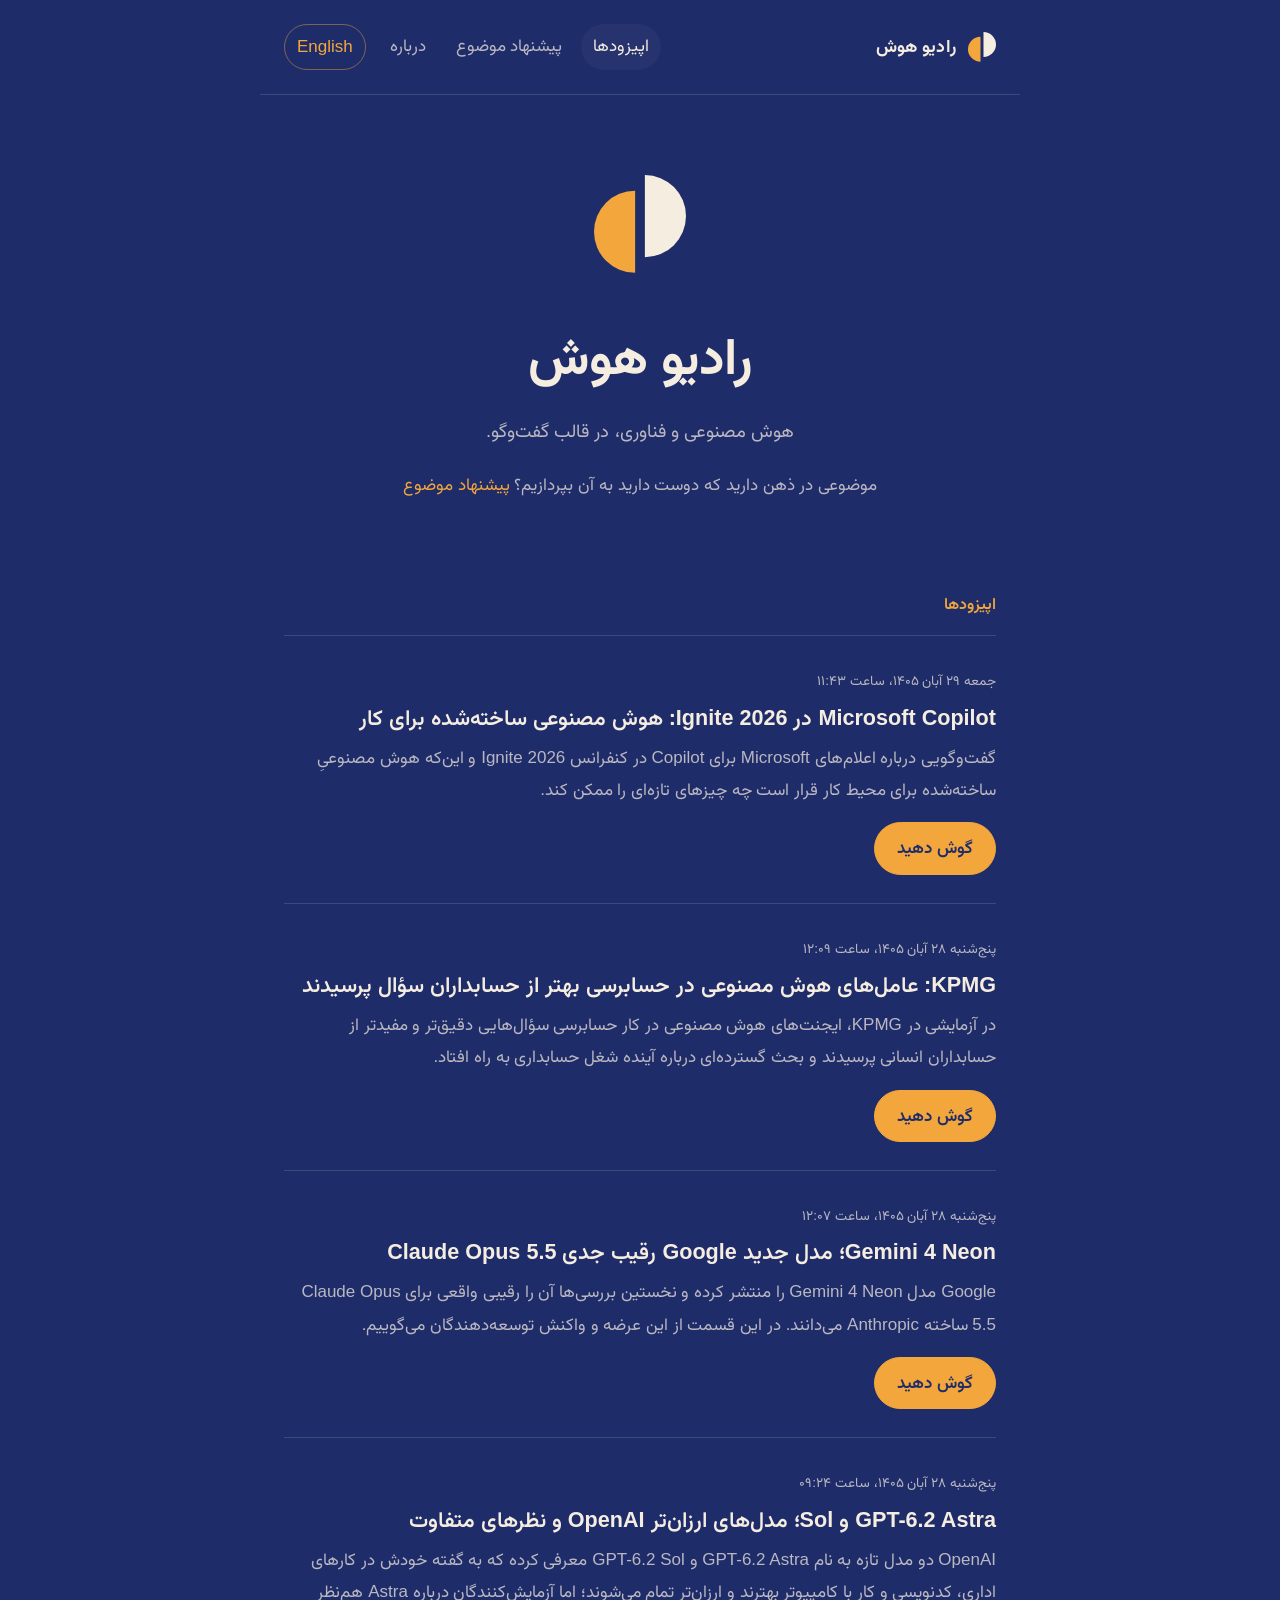
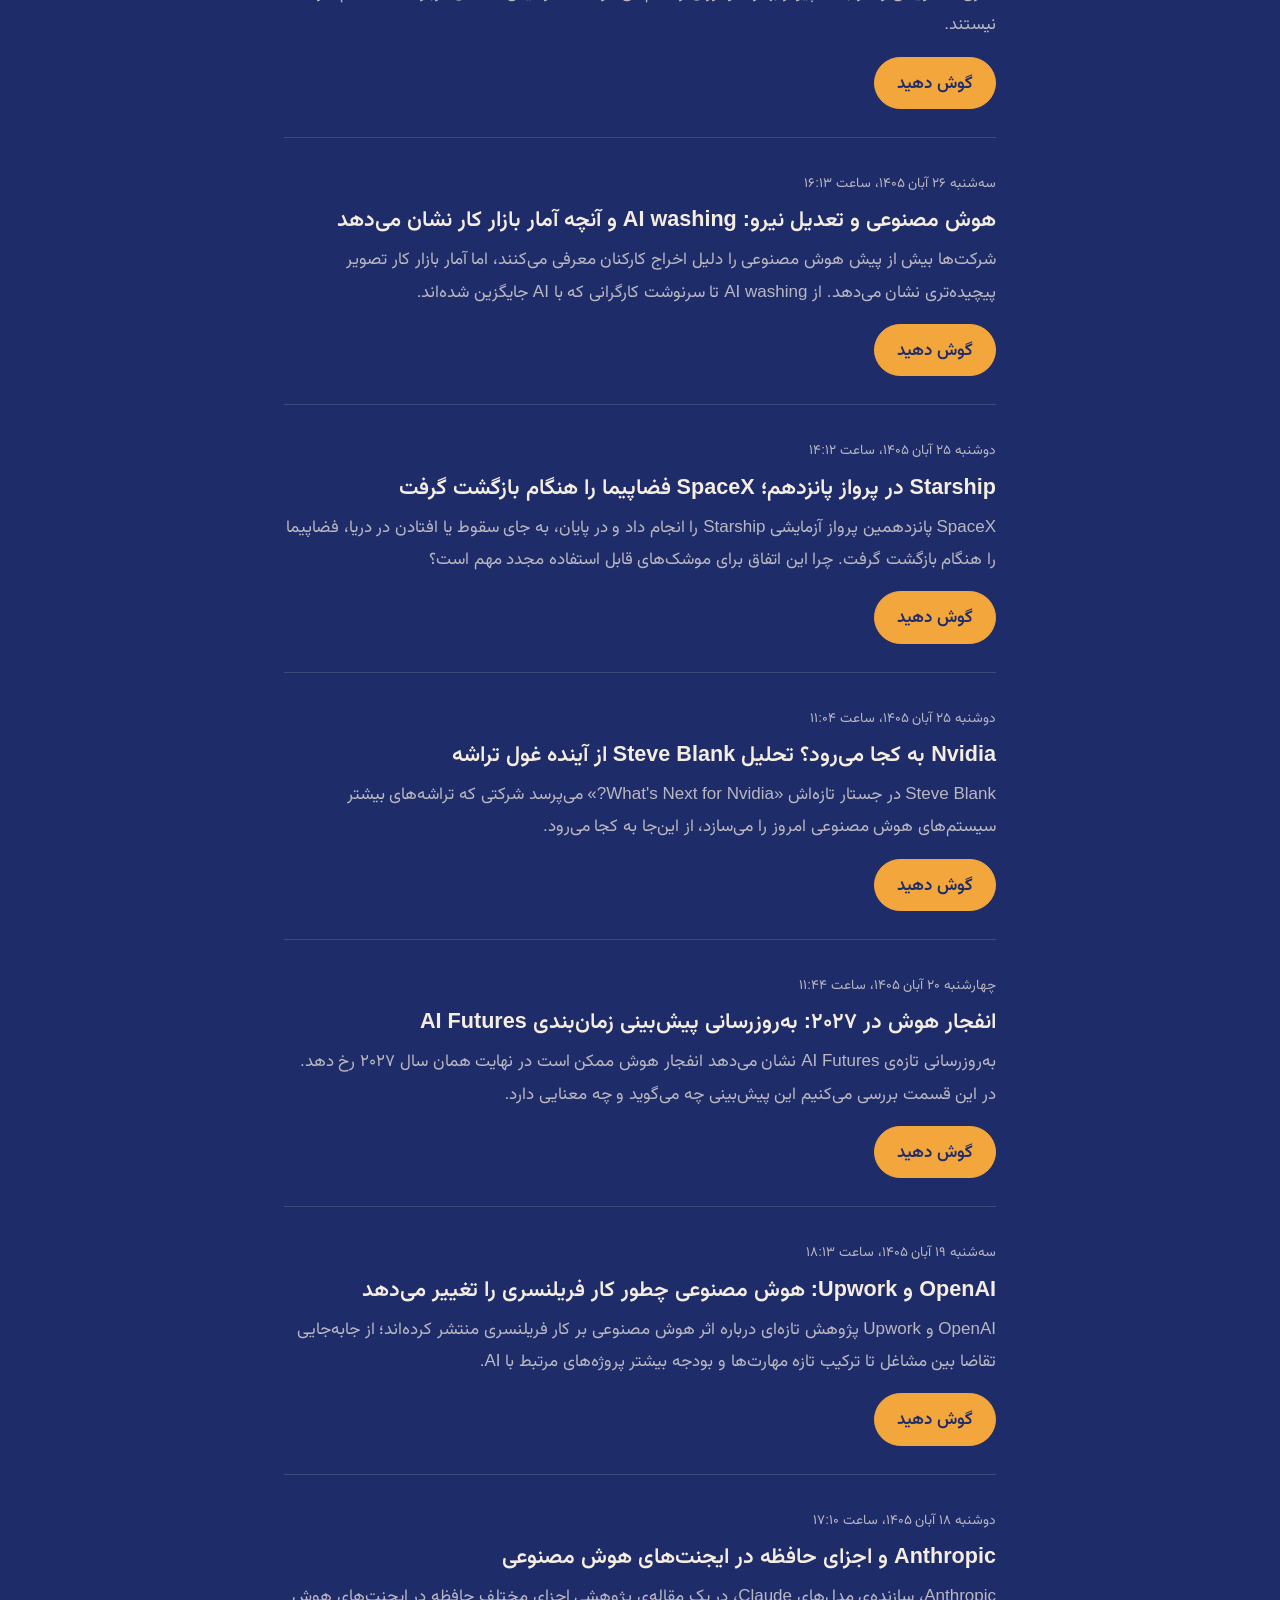
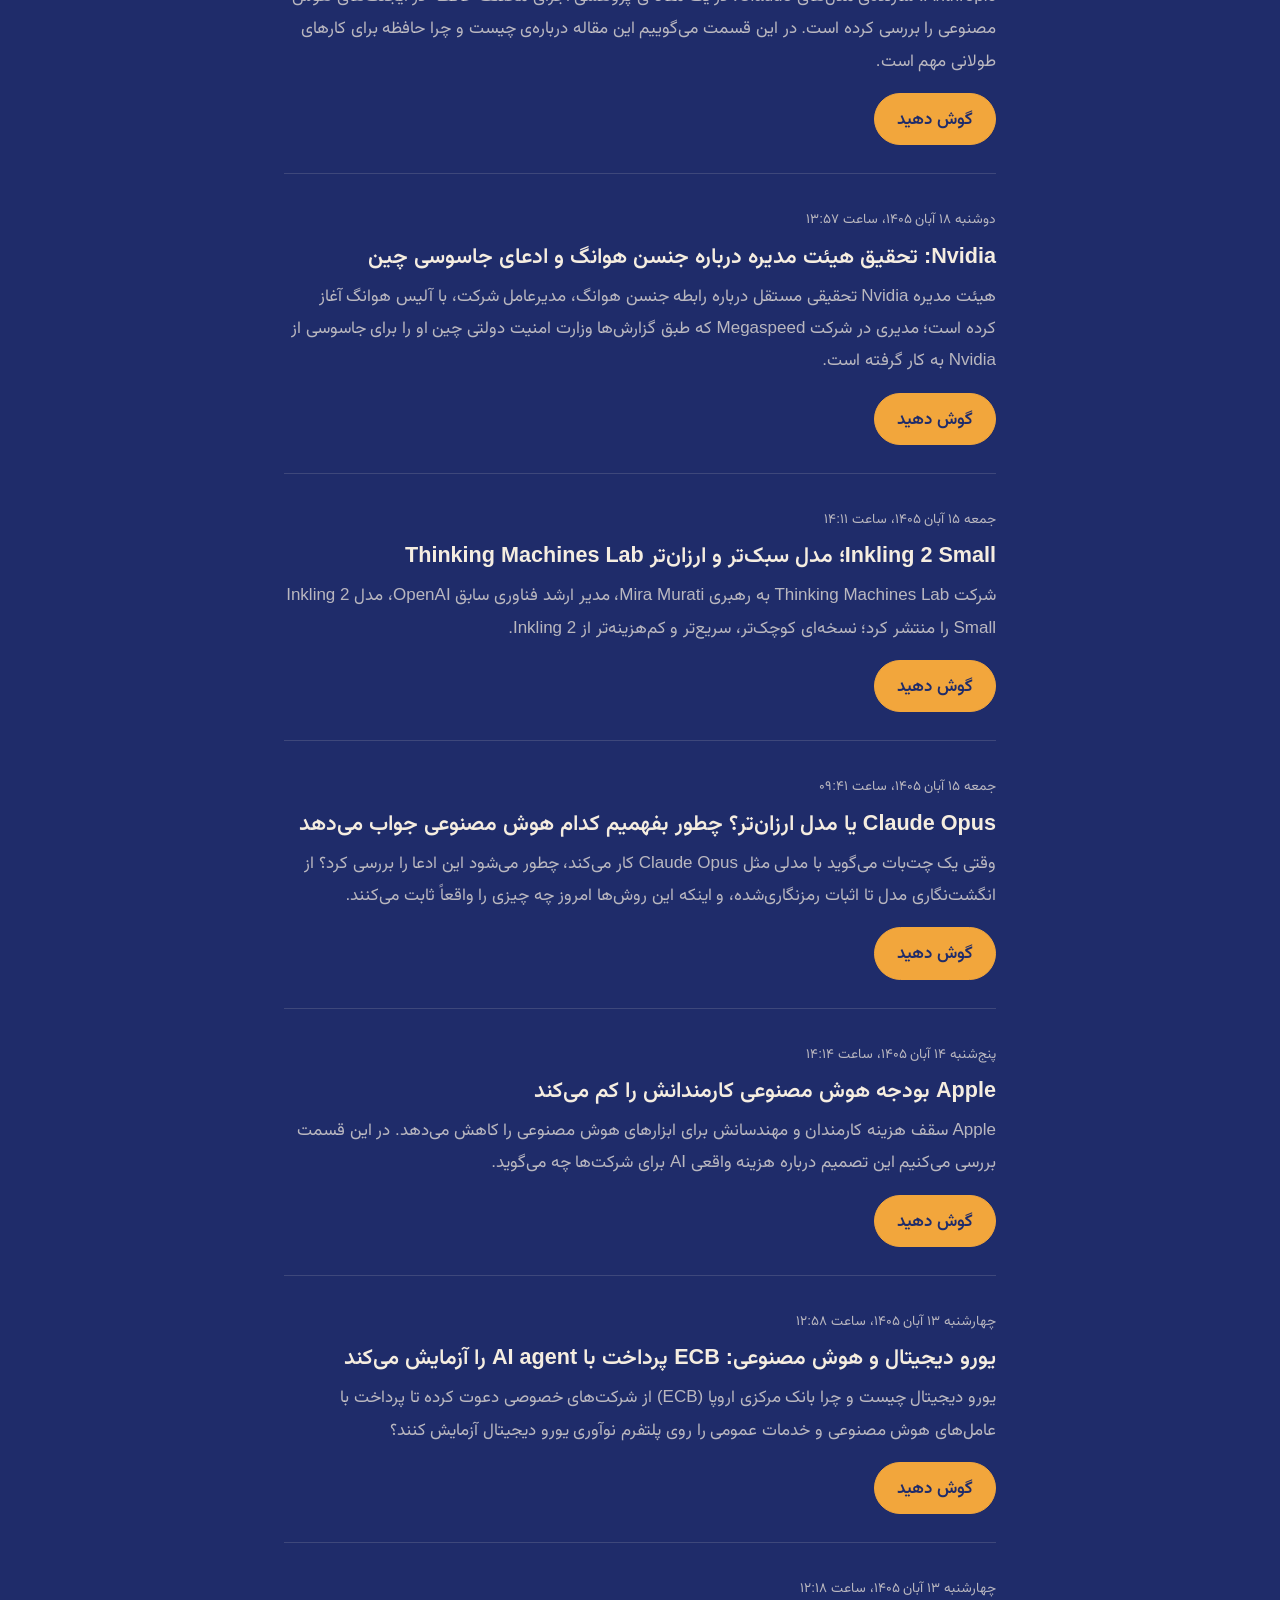
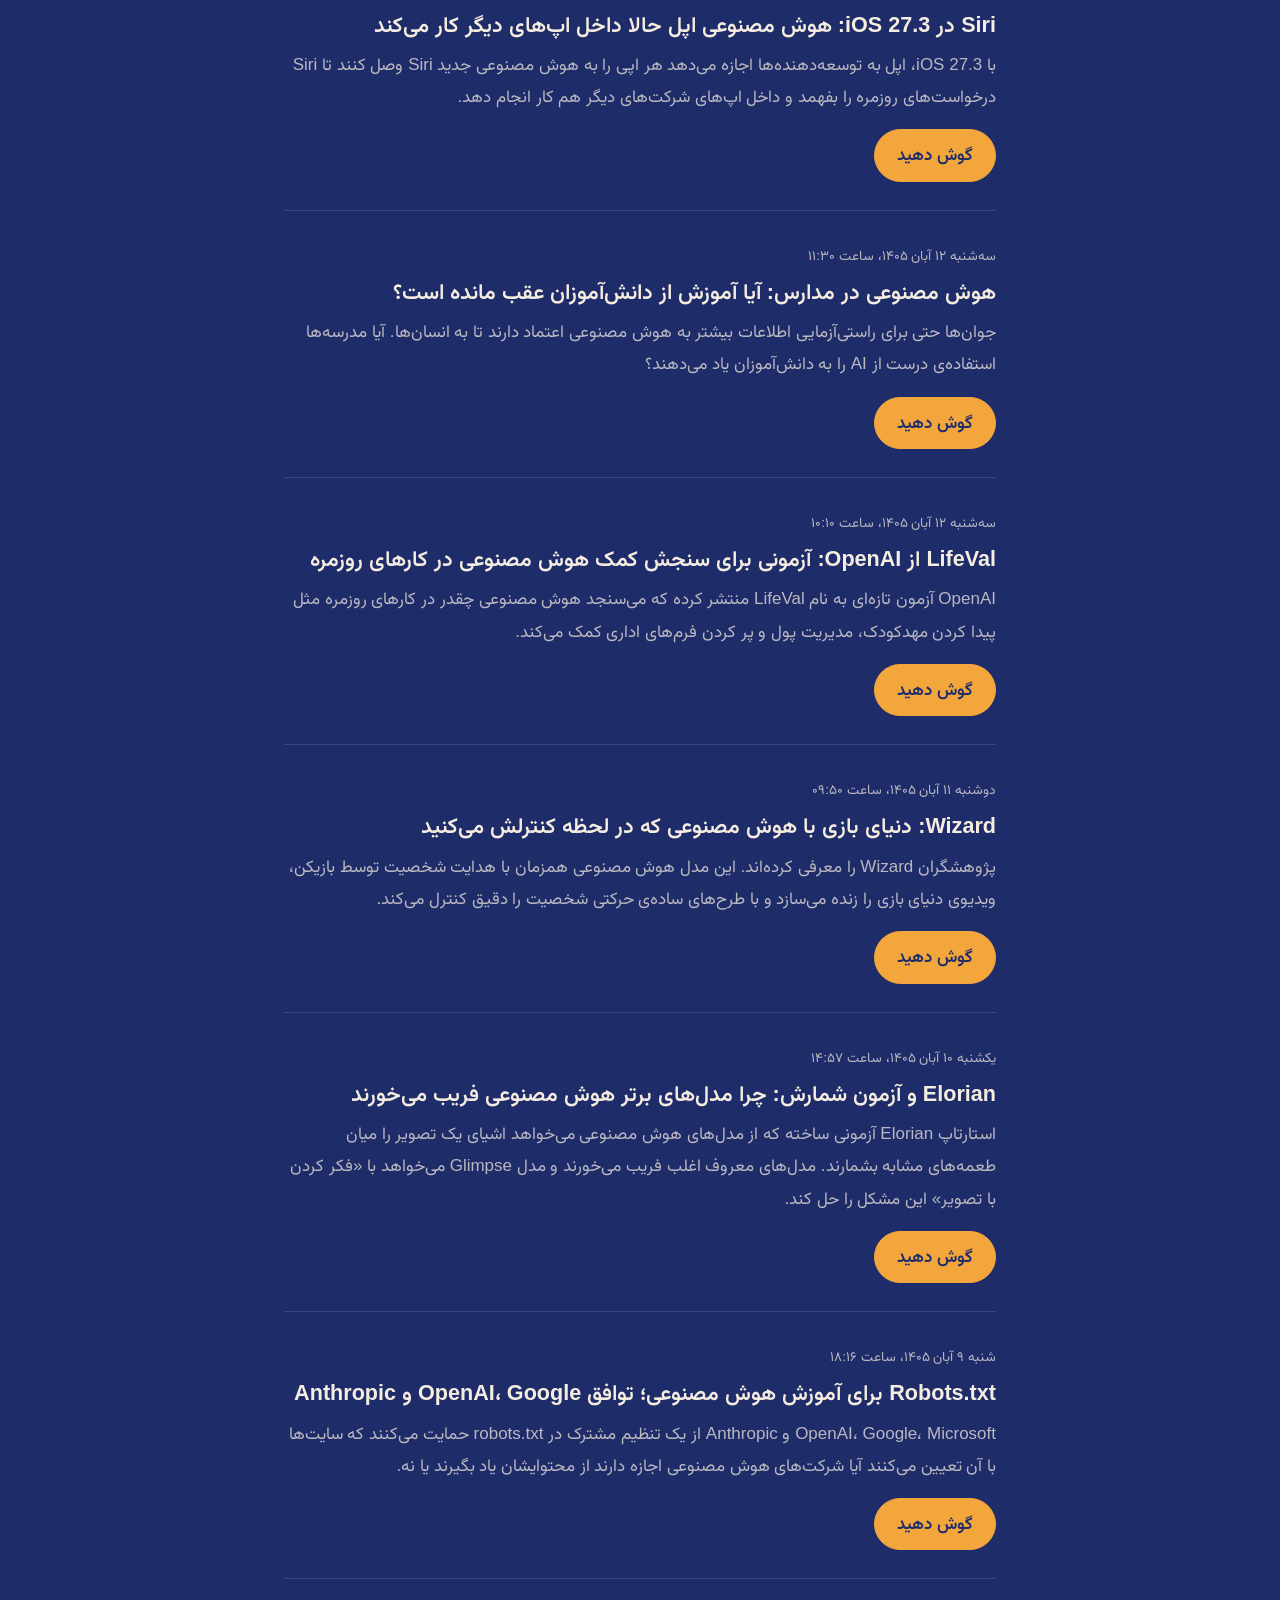
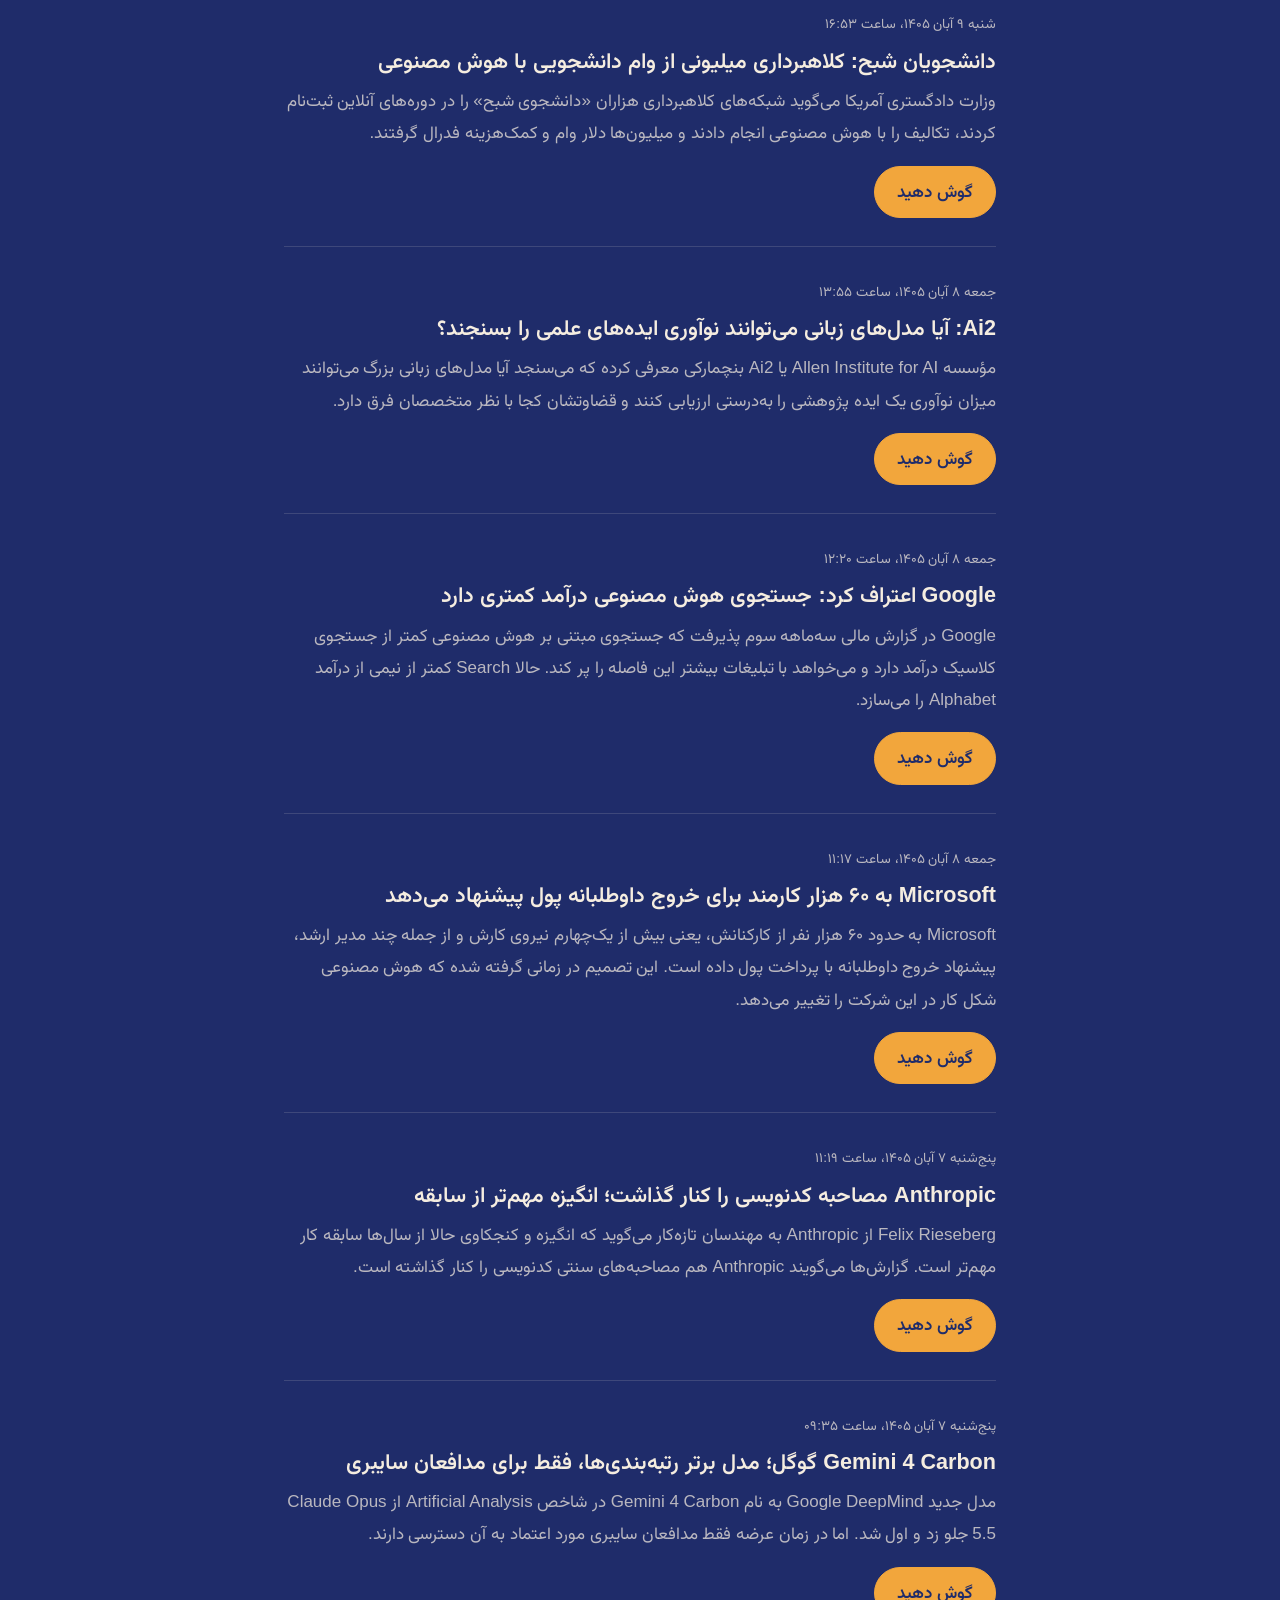
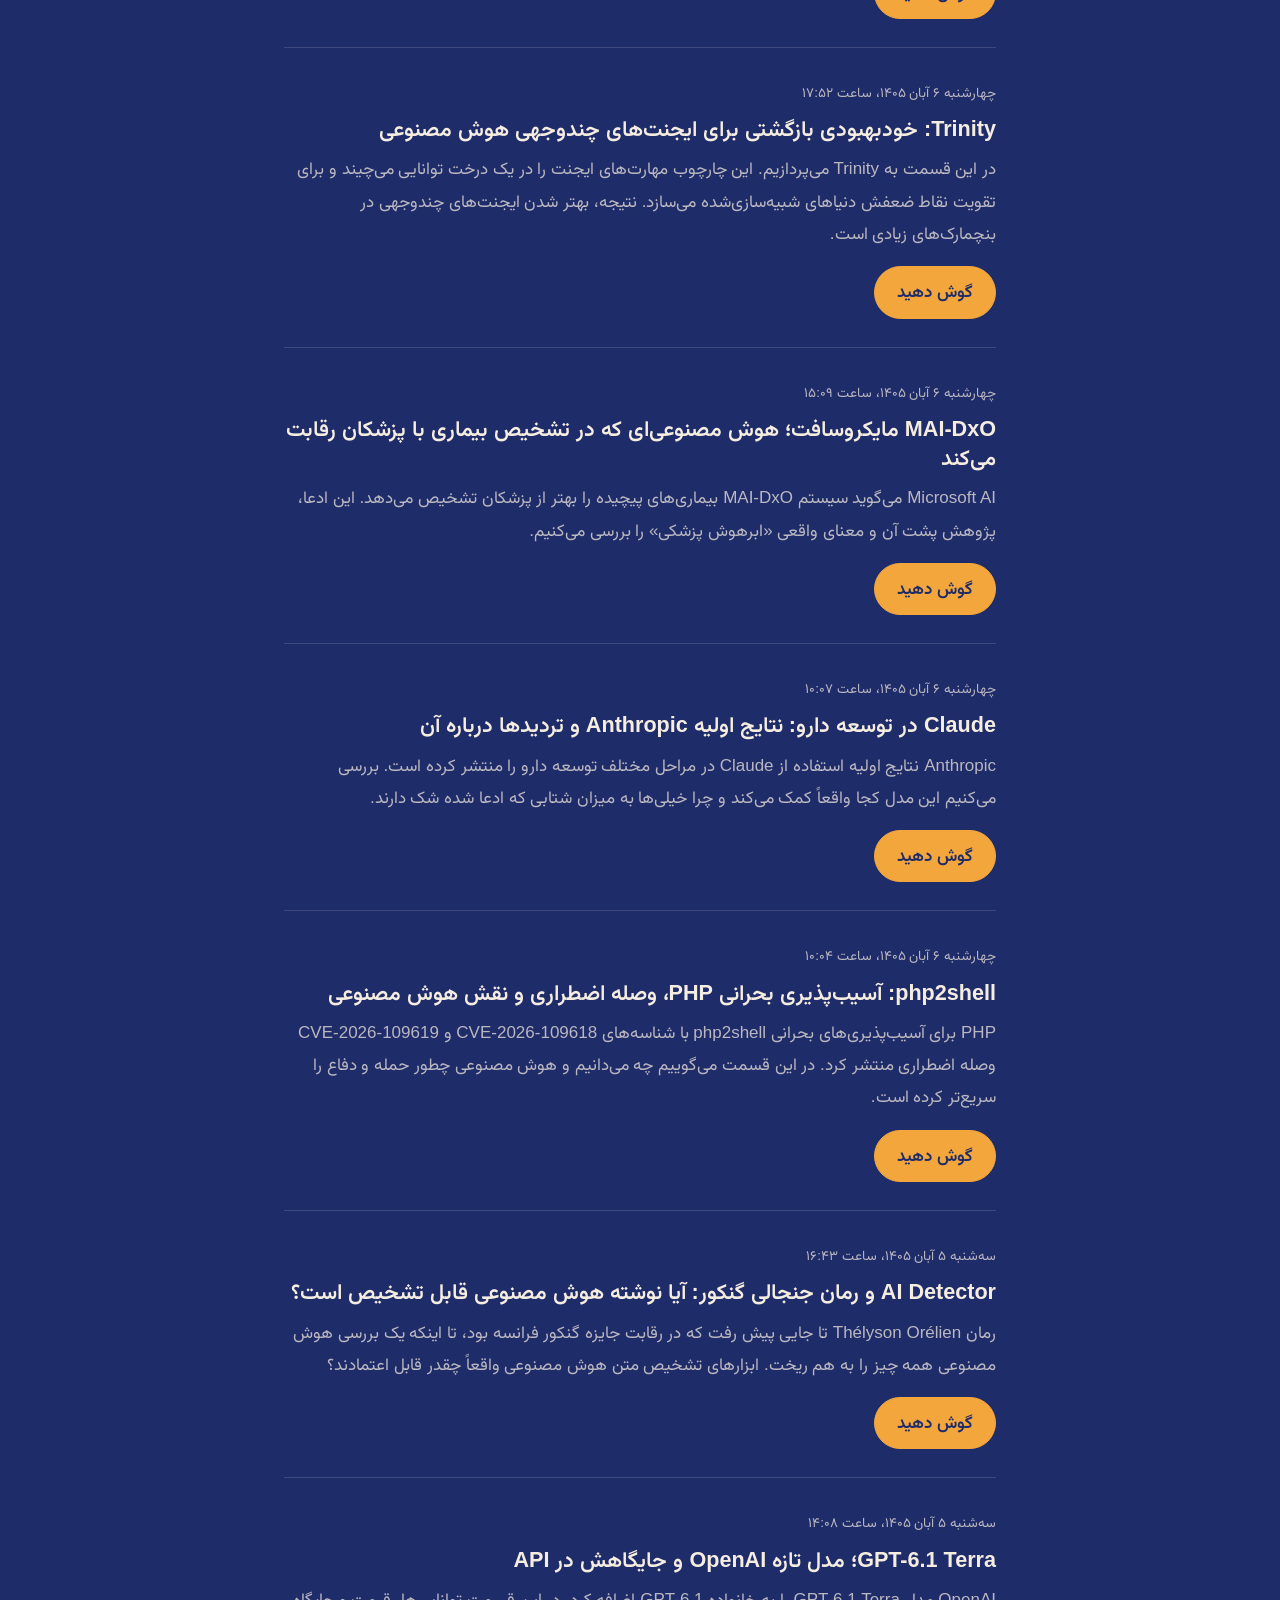
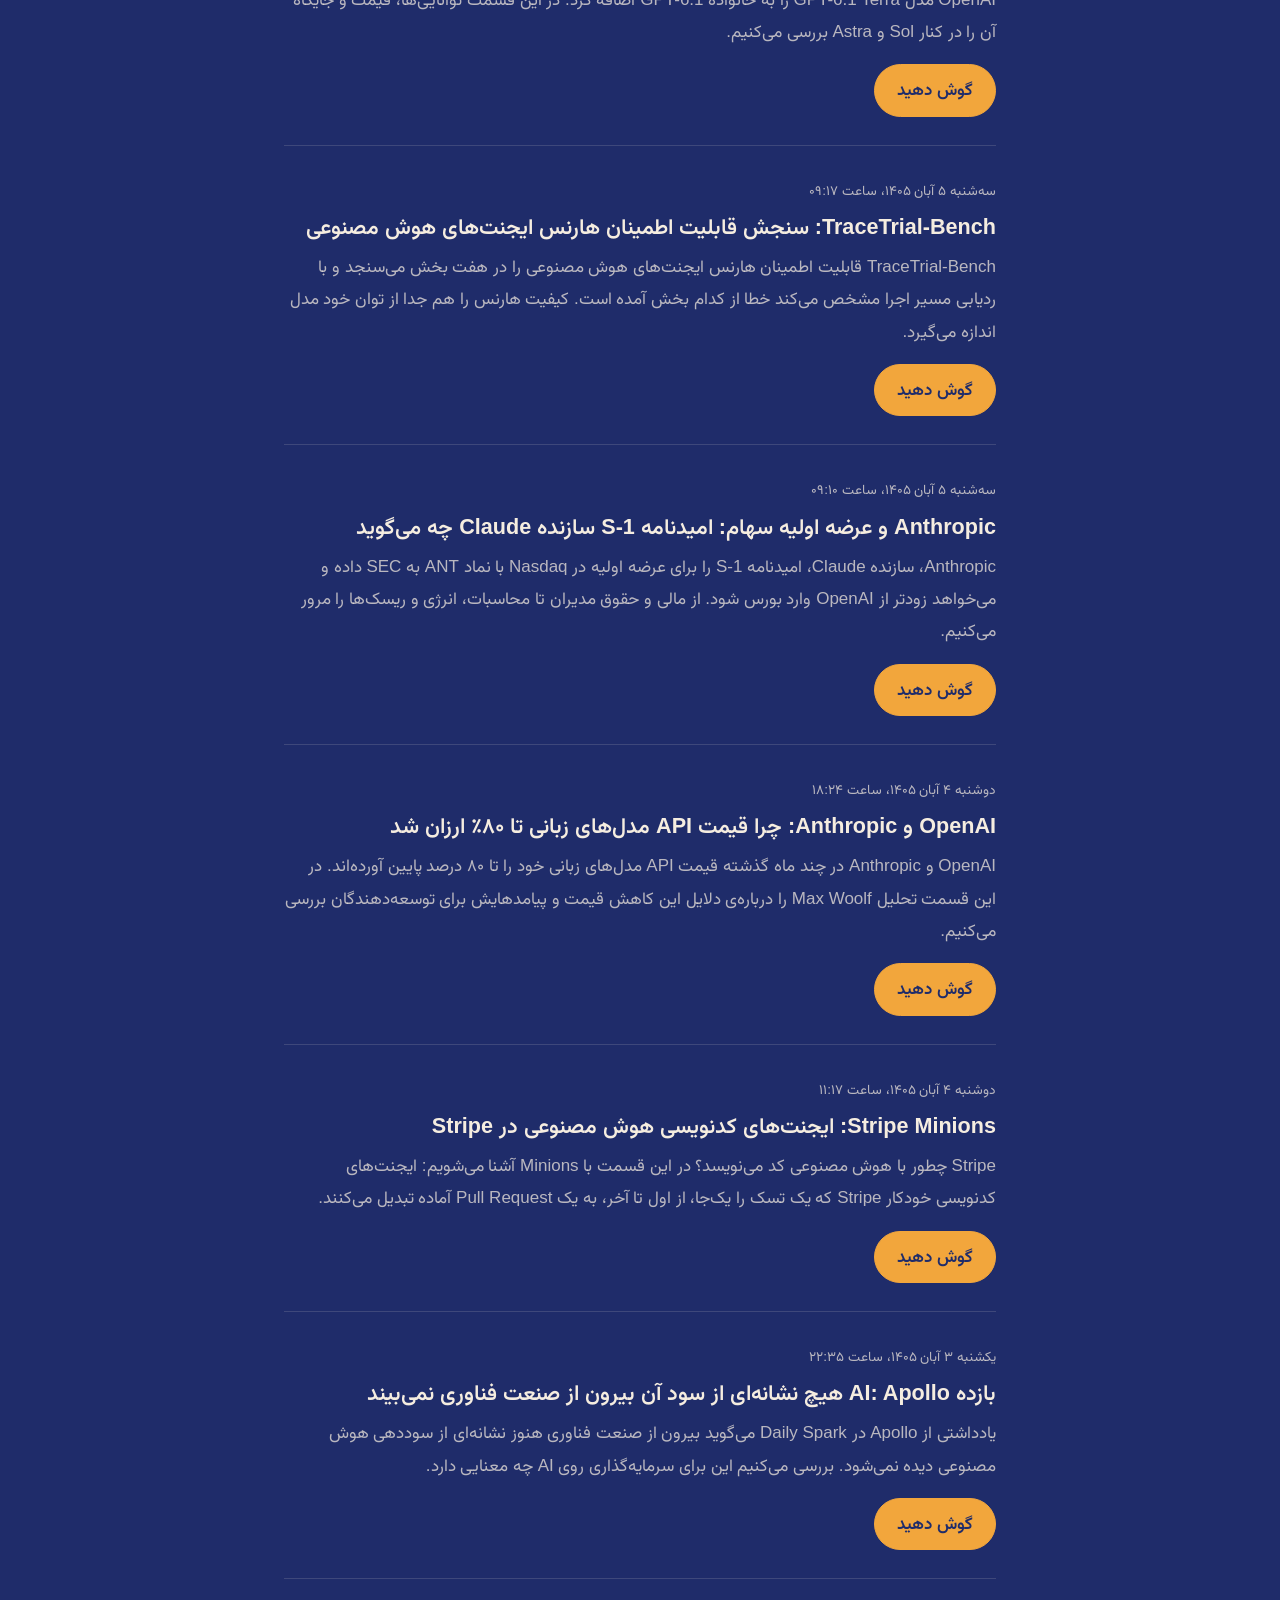
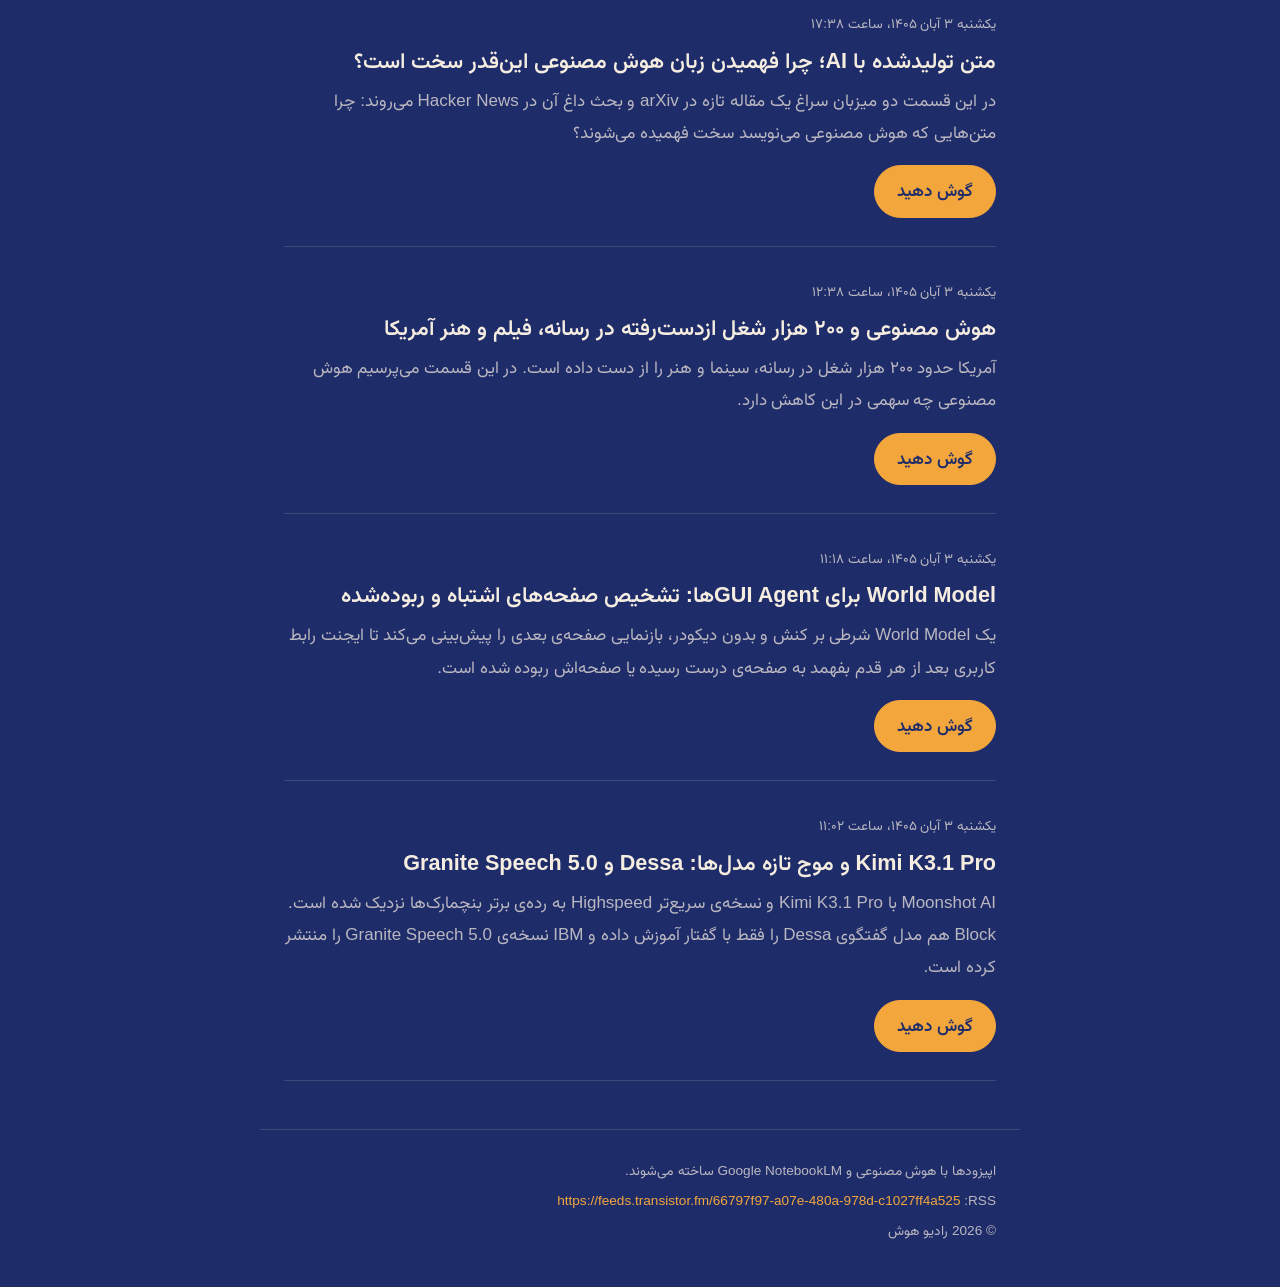
==== commit 8ca1ef95: "Update website" ====
--- a/fa/index.html
+++ b/fa/index.html
@@ -24,7 +24,7 @@
 <link rel="alternate" hreflang="fa" href="https://radiohoosh.com/fa/">
 <link rel="alternate" hreflang="x-default" href="https://radiohoosh.com/">
 <link rel="alternate" type="application/rss+xml" title="رادیو هوش" href="https://feeds.transistor.fm/66797f97-a07e-480a-978d-c1027ff4a525">
-<script type="application/ld+json">{"@context":"https://schema.org","@type":"PodcastSeries","name":"رادیو هوش","description":"هوش مصنوعی و فناوری، در قالب گفت‌وگو.","url":"https://radiohoosh.com/fa/","inLanguage":"fa","webFeed":"https://feeds.transistor.fm/66797f97-a07e-480a-978d-c1027ff4a525","image":"https://radiohoosh.com/share-fa.png","author":{"@type":"Person","name":"کسری قاسم‌پور","url":"https://www.linkedin.com/in/kasraq"},"publisher":{"@type":"Person","name":"کسری قاسم‌پور","url":"https://www.linkedin.com/in/kasraq"},"episode":[{"@type":"PodcastEpisode","name":"KPMG: عامل‌های هوش مصنوعی در حسابرسی بهتر از حسابداران سؤال پرسیدند","description":"در آزمایشی در KPMG، ایجنت‌های هوش مصنوعی در کار حسابرسی سؤال‌هایی دقیق‌تر و مفیدتر از حسابداران انسانی پرسیدند و بحث گسترده‌ای درباره آینده شغل حسابداری به راه افتاد.","datePublished":"2026-11-19T12:09+01:00","url":"https://share.transistor.fm/s/b3968057","inLanguage":"fa","keywords":"KPMG, KPMG AI, AI Agents, ایجنت هوش مصنوعی, هوش مصنوعی در حسابرسی, هوش مصنوعی در حسابداری, آینده شغل حسابداری, آیا هوش مصنوعی جای حسابداران را می‌گیرد, حسابرسی مالی, AI in accounting, AI audit, هوش مصنوعی و بازار کار, اخبار هوش مصنوعی, هوش مصنوعی, AI news"},{"@type":"PodcastEpisode","name":"Gemini 4 Neon؛ مدل جدید Google رقیب جدی Claude Opus 5.5","description":"Google مدل Gemini 4 Neon را منتشر کرده و نخستین بررسی‌ها آن را رقیبی واقعی برای Claude Opus 5.5 ساخته Anthropic می‌دانند. در این قسمت از این عرضه و واکنش توسعه‌دهندگان می‌گوییم.","datePublished":"2026-11-19T12:07+01:00","url":"https://share.transistor.fm/s/3ab361e7","inLanguage":"fa","keywords":"Gemini 4 Neon, Gemini 4, Google Gemini, Claude Opus 5.5, Gemini vs Claude, Anthropic, مدل جدید گوگل, جمینای, مقایسه Gemini و Claude, بهترین مدل هوش مصنوعی, رقابت Google و OpenAI و Anthropic, مدل زبانی بزرگ, اخبار هوش مصنوعی, هوش مصنوعی, AI news"},{"@type":"PodcastEpisode","name":"GPT-6.2 Astra و Sol؛ مدل‌های ارزان‌تر OpenAI و نظرهای متفاوت","description":"OpenAI دو مدل تازه به نام GPT-6.2 Astra و GPT-6.2 Sol معرفی کرده که به گفته خودش در کارهای اداری، کدنویسی و کار با کامپیوتر بهترند و ارزان‌تر تمام می‌شوند؛ اما آزمایش‌کنندگان درباره Astra هم‌نظر نیستند.","datePublished":"2026-11-19T09:24+01:00","url":"https://share.transistor.fm/s/27af4df0","inLanguage":"fa","keywords":"GPT-6.2, GPT-6.2 Astra, GPT-6.2 Sol, OpenAI, ChatGPT, مدل جدید OpenAI, بررسی GPT-6.2, هوش مصنوعی, اخبار هوش مصنوعی, هوش مصنوعی برای کدنویسی, قیمت مدل‌های هوش مصنوعی, بنچمارک هوش مصنوعی, مدل زبانی بزرگ, AI news, پادکست هوش مصنوعی"},{"@type":"PodcastEpisode","name":"هوش مصنوعی و تعدیل نیرو: AI washing و آنچه آمار بازار کار نشان می‌دهد","description":"شرکت‌ها بیش از پیش هوش مصنوعی را دلیل اخراج کارکنان معرفی می‌کنند، اما آمار بازار کار تصویر پیچیده‌تری نشان می‌دهد. از AI washing تا سرنوشت کارگرانی که با AI جایگزین شده‌اند.","datePublished":"2026-11-17T16:13+01:00","url":"https://share.transistor.fm/s/bcb12f2a","inLanguage":"fa","keywords":"هوش مصنوعی و اشتغال, اخراج به خاطر هوش مصنوعی, تعدیل نیرو هوش مصنوعی, AI washing, AI layoffs, جایگزینی شغل با هوش مصنوعی, آینده کار, بازار کار آمریکا, تأثیر هوش مصنوعی بر مشاغل, AI and jobs, اتوماسیون و بیکاری, اخبار هوش مصنوعی, پادکست فارسی هوش مصنوعی, پادکست فناوری"},{"@type":"PodcastEpisode","name":"Starship در پرواز پانزدهم؛ SpaceX فضاپیما را هنگام بازگشت گرفت","description":"SpaceX پانزدهمین پرواز آزمایشی Starship را انجام داد و در پایان، به جای سقوط یا افتادن در دریا، فضاپیما را هنگام بازگشت گرفت. چرا این اتفاق برای موشک‌های قابل استفاده مجدد مهم است؟","datePublished":"2026-11-16T14:12+01:00","url":"https://share.transistor.fm/s/fa9b1830","inLanguage":"fa","keywords":"SpaceX Starship, Starship Flight 15, استارشیپ, اسپیس ایکس, پرواز ۱۵ استارشیپ, گرفتن موشک, پرواز آزمایشی Starship, موشک قابل استفاده مجدد, reusable rocket, هزینه پرتاب فضایی, سفر به ماه و مریخ, پرتاب ماهواره, اخبار فضایی, اخبار تکنولوژی, پادکست فارسی تکنولوژی"},{"@type":"PodcastEpisode","name":"Nvidia به کجا می‌رود؟ تحلیل Steve Blank از آینده غول تراشه","description":"Steve Blank در جستار تازه‌اش «What's Next for Nvidia?» می‌پرسد شرکتی که تراشه‌های بیشتر سیستم‌های هوش مصنوعی امروز را می‌سازد، از این‌جا به کجا می‌رود.","datePublished":"2026-11-16T11:04+01:00","url":"https://share.transistor.fm/s/2446944c","inLanguage":"fa","keywords":"Nvidia, انویدیا, Steve Blank, استیو بلنک, آینده انویدیا, تراشه هوش مصنوعی, Nvidia GPU, کارت گرافیک انویدیا, Hacker News, AI chips, سخت‌افزار هوش مصنوعی, صنعت نیمه‌رسانا, سرمایه‌گذاری در هوش مصنوعی, اخبار هوش مصنوعی, پادکست فارسی تکنولوژی"},{"@type":"PodcastEpisode","name":"انفجار هوش در ۲۰۲۷: به‌روزرسانی پیش‌بینی زمان‌بندی AI Futures","description":"به‌روزرسانی تازه‌ی AI Futures نشان می‌دهد انفجار هوش ممکن است در نهایت همان سال ۲۰۲۷ رخ دهد. در این قسمت بررسی می‌کنیم این پیش‌بینی چه می‌گوید و چه معنایی دارد.","datePublished":"2026-11-11T11:44+01:00","url":"https://share.transistor.fm/s/0c7f3c24","inLanguage":"fa","keywords":"AI Futures Project, AI 2027, انفجار هوش, intelligence explosion, انفجار هوش ۲۰۲۷, پیش‌بینی هوش مصنوعی, زمان‌بندی هوش مصنوعی, AI timelines, هوش مصنوعی عمومی, AGI, ابرهوش, ایمنی هوش مصنوعی, آینده هوش مصنوعی, اخبار هوش مصنوعی, پادکست هوش مصنوعی"},{"@type":"PodcastEpisode","name":"OpenAI و Upwork: هوش مصنوعی چطور کار فریلنسری را تغییر می‌دهد","description":"OpenAI و Upwork پژوهش تازه‌ای درباره اثر هوش مصنوعی بر کار فریلنسری منتشر کرده‌اند؛ از جابه‌جایی تقاضا بین مشاغل تا ترکیب تازه مهارت‌ها و بودجه بیشتر پروژه‌های مرتبط با AI.","datePublished":"2026-11-10T18:13+01:00","url":"https://share.transistor.fm/s/578abd93","inLanguage":"fa","keywords":"OpenAI, Upwork, پژوهش OpenAI و Upwork, هوش مصنوعی و فریلنسری, کار فریلنسری, فریلنسر, AI freelance, تاثیر هوش مصنوعی بر شغل‌ها, آینده کار, بازار کار و هوش مصنوعی, مهارت‌های پردرآمد, اخبار هوش مصنوعی, هوش مصنوعی, AI"},{"@type":"PodcastEpisode","name":"Anthropic و اجزای حافظه در ایجنت‌های هوش مصنوعی","description":"Anthropic، سازنده‌ی مدل‌های Claude، در یک مقاله‌ی پژوهشی اجزای مختلف حافظه در ایجنت‌های هوش مصنوعی را بررسی کرده است. در این قسمت می‌گوییم این مقاله درباره‌ی چیست و چرا حافظه برای کارهای طولانی مهم است.","datePublished":"2026-11-09T17:10+01:00","url":"https://share.transistor.fm/s/33442db6","inLanguage":"fa","keywords":"Anthropic, Claude, حافظه ایجنت, ایجنت هوش مصنوعی, عامل هوش مصنوعی, حافظه هوش مصنوعی, agent memory, AI agent, پژوهش Anthropic, مدل‌های Claude, Hacker News, اخبار هوش مصنوعی, هوش مصنوعی, پادکست هوش مصنوعی"},{"@type":"PodcastEpisode","name":"Nvidia: تحقیق هیئت مدیره درباره جنسن هوانگ و ادعای جاسوسی چین","description":"هیئت مدیره Nvidia تحقیقی مستقل درباره رابطه جنسن هوانگ، مدیرعامل شرکت، با آلیس هوانگ آغاز کرده است؛ مدیری در شرکت Megaspeed که طبق گزارش‌ها وزارت امنیت دولتی چین او را برای جاسوسی از Nvidia به کار گرفته است.","datePublished":"2026-11-09T13:57+01:00","url":"https://share.transistor.fm/s/ad463496","inLanguage":"fa","keywords":"Nvidia, انویدیا, Jensen Huang, جنسن هوانگ, تحقیق درباره جنسن هوانگ, هیئت مدیره انویدیا, Alice Huang, Megaspeed, جاسوسی چین, وزارت امنیت دولتی چین, مدیرعامل انویدیا, تراشه هوش مصنوعی, AI chips, اخبار هوش مصنوعی, اخبار تکنولوژی"},{"@type":"PodcastEpisode","name":"Inkling 2 Small؛ مدل سبک‌تر و ارزان‌تر Thinking Machines Lab","description":"شرکت Thinking Machines Lab به رهبری Mira Murati، مدیر ارشد فناوری سابق OpenAI، مدل Inkling 2 Small را منتشر کرد؛ نسخه‌ای کوچک‌تر، سریع‌تر و کم‌هزینه‌تر از Inkling 2.","datePublished":"2026-11-06T14:11+01:00","url":"https://share.transistor.fm/s/4b5b36c5","inLanguage":"fa","keywords":"Inkling 2 Small, Inkling 2, Thinking Machines Lab, Mira Murati, میرا موراتی, مدل جدید هوش مصنوعی, مدل زبانی کوچک, مدل هوش مصنوعی سبک, هوش مصنوعی ارزان, استارتاپ هوش مصنوعی, OpenAI, اخبار هوش مصنوعی, هوش مصنوعی برای برنامه‌نویسان, هوش مصنوعی, AI"},{"@type":"PodcastEpisode","name":"Claude Opus یا مدل ارزان‌تر؟ چطور بفهمیم کدام هوش مصنوعی جواب می‌دهد","description":"وقتی یک چت‌بات می‌گوید با مدلی مثل Claude Opus کار می‌کند، چطور می‌شود این ادعا را بررسی کرد؟ از انگشت‌نگاری مدل تا اثبات رمزنگاری‌شده، و اینکه این روش‌ها امروز چه چیزی را واقعاً ثابت می‌کنند.","datePublished":"2026-11-06T09:41+01:00","url":"https://share.transistor.fm/s/be747ade","inLanguage":"fa","keywords":"Claude Opus, Anthropic, راستی‌آزمایی مدل هوش مصنوعی, تشخیص مدل هوش مصنوعی, انگشت‌نگاری مدل, model fingerprinting, provable inference, اثبات رمزنگاری, جایگزینی مدل, مدل زبانی بزرگ, LLM, امنیت هوش مصنوعی, شفافیت هوش مصنوعی, چت‌بات, اخبار هوش مصنوعی"},{"@type":"PodcastEpisode","name":"Apple بودجه هوش مصنوعی کارمندانش را کم می‌کند","description":"Apple سقف هزینه کارمندان و مهندسانش برای ابزارهای هوش مصنوعی را کاهش می‌دهد. در این قسمت بررسی می‌کنیم این تصمیم درباره هزینه واقعی AI برای شرکت‌ها چه می‌گوید.","datePublished":"2026-11-05T14:14+01:00","url":"https://share.transistor.fm/s/aa5d57fd","inLanguage":"fa","keywords":"Apple, اپل, بودجه هوش مصنوعی اپل, Apple AI budget, کاهش هزینه اپل, مهندسان اپل, هزینه ابزارهای هوش مصنوعی, AI tools cost, هوش مصنوعی در محیط کار, ابزارهای برنامه‌نویسی هوش مصنوعی, اخبار هوش مصنوعی, اخبار تکنولوژی, هوش مصنوعی, AI"},{"@type":"PodcastEpisode","name":"یورو دیجیتال و هوش مصنوعی: ECB پرداخت با AI agent را آزمایش می‌کند","description":"یورو دیجیتال چیست و چرا بانک مرکزی اروپا (ECB) از شرکت‌های خصوصی دعوت کرده تا پرداخت با عامل‌های هوش مصنوعی و خدمات عمومی را روی پلتفرم نوآوری یورو دیجیتال آزمایش کنند؟","datePublished":"2026-11-04T12:58+01:00","url":"https://share.transistor.fm/s/fab4cc23","inLanguage":"fa","keywords":"یورو دیجیتال, digital euro, بانک مرکزی اروپا, ECB, ارز دیجیتال بانک مرکزی, CBDC, عامل هوش مصنوعی, AI agents, پرداخت با هوش مصنوعی, agentic payments, آینده پرداخت, فین تک, هوش مصنوعی در بانکداری, اخبار هوش مصنوعی"},{"@type":"PodcastEpisode","name":"Siri در iOS 27.3: هوش مصنوعی اپل حالا داخل اپ‌های دیگر کار می‌کند","description":"با iOS 27.3، اپل به توسعه‌دهنده‌ها اجازه می‌دهد هر اپی را به هوش مصنوعی جدید Siri وصل کنند تا Siri درخواست‌های روزمره را بفهمد و داخل اپ‌های شرکت‌های دیگر هم کار انجام دهد.","datePublished":"2026-11-04T12:18+01:00","url":"https://share.transistor.fm/s/31b011a5","inLanguage":"fa","keywords":"Siri, iOS 27.3, هوش مصنوعی Siri, هوش مصنوعی اپل, Apple Intelligence, Siri در اپ‌های دیگر, آپدیت iOS جدید, دستیار هوشمند آیفون, قابلیت‌های جدید iPhone, اخبار اپل, توسعه‌دهندگان iOS, دستیار هوش مصنوعی, اخبار هوش مصنوعی, AI agent, پادکست تکنولوژی"},{"@type":"PodcastEpisode","name":"هوش مصنوعی در مدارس: آیا آموزش از دانش‌آموزان عقب مانده است؟","description":"جوان‌ها حتی برای راستی‌آزمایی اطلاعات بیشتر به هوش مصنوعی اعتماد دارند تا به انسان‌ها. آیا مدرسه‌ها استفاده‌ی درست از AI را به دانش‌آموزان یاد می‌دهند؟","datePublished":"2026-11-03T11:30+01:00","url":"https://share.transistor.fm/s/61c22aec","inLanguage":"fa","keywords":"هوش مصنوعی در مدارس, هوش مصنوعی و آموزش, AI in education, گزارش Seldon, اعتماد جوانان به هوش مصنوعی, راستی‌آزمایی با هوش مصنوعی, دانش‌آموزان و هوش مصنوعی, سواد هوش مصنوعی, AI literacy, تفکر انتقادی, سواد رسانه‌ای, آینده آموزش, ChatGPT در مدرسه, هوش مصنوعی"},{"@type":"PodcastEpisode","name":"LifeVal از OpenAI: آزمونی برای سنجش کمک هوش مصنوعی در کارهای روزمره","description":"OpenAI آزمون تازه‌ای به نام LifeVal منتشر کرده که می‌سنجد هوش مصنوعی چقدر در کارهای روزمره مثل پیدا کردن مهدکودک، مدیریت پول و پر کردن فرم‌های اداری کمک می‌کند.","datePublished":"2026-11-03T10:10+01:00","url":"https://share.transistor.fm/s/3e787165","inLanguage":"fa","keywords":"LifeVal, OpenAI LifeVal, OpenAI, ChatGPT, AI benchmark, بنچمارک هوش مصنوعی, آزمون هوش مصنوعی, ارزیابی هوش مصنوعی, هوش مصنوعی در زندگی روزمره, چت بات, مدیریت مالی با هوش مصنوعی, کارهای اداری با هوش مصنوعی, اخبار هوش مصنوعی, هوش مصنوعی, AI news"},{"@type":"PodcastEpisode","name":"Wizard: دنیای بازی با هوش مصنوعی که در لحظه کنترلش می‌کنید","description":"پژوهشگران Wizard را معرفی کرده‌اند. این مدل هوش مصنوعی همزمان با هدایت شخصیت توسط بازیکن، ویدیوی دنیای بازی را زنده می‌سازد و با طرح‌های ساده‌ی حرکتی شخصیت را دقیق کنترل می‌کند.","datePublished":"2026-11-02T09:50+01:00","url":"https://share.transistor.fm/s/a5a612d7","inLanguage":"fa","keywords":"Wizard AI, world model, مدل جهان, بازی با هوش مصنوعی, ساخت بازی با هوش مصنوعی, تولید ویدیو با هوش مصنوعی, تولید ویدیو در لحظه, real-time video generation, موتور بازی هوش مصنوعی, AI game engine, هوش مصنوعی مولد, شبیه‌سازی و آموزش ربات, مقاله هوش مصنوعی, اخبار هوش مصنوعی"},{"@type":"PodcastEpisode","name":"Elorian و آزمون شمارش: چرا مدل‌های برتر هوش مصنوعی فریب می‌خورند","description":"استارتاپ Elorian آزمونی ساخته که از مدل‌های هوش مصنوعی می‌خواهد اشیای یک تصویر را میان طعمه‌های مشابه بشمارند. مدل‌های معروف اغلب فریب می‌خورند و مدل Glimpse می‌خواهد با «فکر کردن با تصویر» این مشکل را حل کند.","datePublished":"2026-11-01T14:57+01:00","url":"https://share.transistor.fm/s/0feb57a3","inLanguage":"fa","keywords":"Elorian, Elorian Glimpse, مدل Glimpse, آزمون شمارش هوش مصنوعی, بینایی ماشین, استدلال تصویری, فکر کردن با تصویر, مدل‌های چندوجهی, بنچمارک هوش مصنوعی, computer vision, multimodal AI, AI benchmark, اخبار هوش مصنوعی, هوش مصنوعی"},{"@type":"PodcastEpisode","name":"Robots.txt برای آموزش هوش مصنوعی؛ توافق OpenAI، Google و Anthropic","description":"OpenAI، Google، Microsoft و Anthropic از یک تنظیم مشترک در robots.txt حمایت می‌کنند که سایت‌ها با آن تعیین می‌کنند آیا شرکت‌های هوش مصنوعی اجازه دارند از محتوایشان یاد بگیرند یا نه.","datePublished":"2026-10-31T18:16+01:00","url":"https://share.transistor.fm/s/1356ff49","inLanguage":"fa","keywords":"robots.txt, robots.txt هوش مصنوعی, آموزش هوش مصنوعی, جلوگیری از آموزش هوش مصنوعی, OpenAI, Google, Microsoft, Anthropic, خزنده هوش مصنوعی, AI training opt-out, داده‌های آموزشی هوش مصنوعی, کپی‌رایت و هوش مصنوعی, رسانه‌ها و هوش مصنوعی, اخبار هوش مصنوعی, هوش مصنوعی"},{"@type":"PodcastEpisode","name":"دانشجویان شبح: کلاهبرداری میلیونی از وام دانشجویی با هوش مصنوعی","description":"وزارت دادگستری آمریکا می‌گوید شبکه‌های کلاهبرداری هزاران «دانشجوی شبح» را در دوره‌های آنلاین ثبت‌نام کردند، تکالیف را با هوش مصنوعی انجام دادند و میلیون‌ها دلار وام و کمک‌هزینه فدرال گرفتند.","datePublished":"2026-10-31T16:53+01:00","url":"https://share.transistor.fm/s/3faa7ad1","inLanguage":"fa","keywords":"دانشجویان شبح, ghost students, کلاهبرداری با هوش مصنوعی, وام دانشجویی آمریکا, کمک هزینه تحصیلی, FAFSA, DOJ, وزارت دادگستری آمریکا, آموزش آنلاین, احراز هویت, هوش مصنوعی مولد, هوش مصنوعی در آموزش, AI fraud, اخبار هوش مصنوعی, اخبار تکنولوژی"},{"@type":"PodcastEpisode","name":"Ai2: آیا مدل‌های زبانی می‌توانند نوآوری ایده‌های علمی را بسنجند؟","description":"مؤسسه Allen Institute for AI یا Ai2 بنچمارکی معرفی کرده که می‌سنجد آیا مدل‌های زبانی بزرگ می‌توانند میزان نوآوری یک ایده پژوهشی را به‌درستی ارزیابی کنند و قضاوتشان کجا با نظر متخصصان فرق دارد.","datePublished":"2026-10-30T13:55+01:00","url":"https://share.transistor.fm/s/d2d49461","inLanguage":"fa","keywords":"Ai2, Allen Institute for AI, بنچمارک نوآوری, novelty benchmark, سنجش نوآوری ایده پژوهشی, مدل زبانی بزرگ, LLM, LLM as a judge, داوری خودکار مقاله, کشف علمی با هوش مصنوعی, هوش مصنوعی در علم, AI for science, اخبار هوش مصنوعی, هوش مصنوعی"},{"@type":"PodcastEpisode","name":"Google اعتراف کرد: جستجوی هوش مصنوعی درآمد کمتری دارد","description":"Google در گزارش مالی سه‌ماهه سوم پذیرفت که جستجوی مبتنی بر هوش مصنوعی کمتر از جستجوی کلاسیک درآمد دارد و می‌خواهد با تبلیغات بیشتر این فاصله را پر کند. حالا Search کمتر از نیمی از درآمد Alphabet را می‌سازد.","datePublished":"2026-10-30T12:20+01:00","url":"https://share.transistor.fm/s/a28a6d1b","inLanguage":"fa","keywords":"Google, گوگل, Alphabet, Google AI search, جستجوی هوش مصنوعی, درآمد گوگل, گزارش مالی گوگل, درآمد Alphabet, تبلیغات گوگل, سهام گوگل, AI Overviews, مدل کسب‌وکار هوش مصنوعی, هوش مصنوعی مولد, اخبار هوش مصنوعی, اخبار تکنولوژی"},{"@type":"PodcastEpisode","name":"Microsoft به ۶۰ هزار کارمند برای خروج داوطلبانه پول پیشنهاد می‌دهد","description":"Microsoft به حدود ۶۰ هزار نفر از کارکنانش، یعنی بیش از یک‌چهارم نیروی کارش و از جمله چند مدیر ارشد، پیشنهاد خروج داوطلبانه با پرداخت پول داده است. این تصمیم در زمانی گرفته شده که هوش مصنوعی شکل کار در این شرکت را تغییر می‌دهد.","datePublished":"2026-10-30T11:17+01:00","url":"https://share.transistor.fm/s/1f39aadb","inLanguage":"fa","keywords":"Microsoft, مایکروسافت, بازخرید کارکنان مایکروسافت, خروج داوطلبانه مایکروسافت, تعدیل نیرو مایکروسافت, Microsoft layoffs, Microsoft buyouts, هوش مصنوعی و اشتغال, جایگزینی شغل با هوش مصنوعی, تعدیل نیرو در شرکت‌های فناوری, آینده کار, AI jobs, اخبار هوش مصنوعی, اخبار فناوری"},{"@type":"PodcastEpisode","name":"Anthropic مصاحبه کدنویسی را کنار گذاشت؛ انگیزه مهم‌تر از سابقه","description":"Felix Rieseberg از Anthropic به مهندسان تازه‌کار می‌گوید که انگیزه و کنجکاوی حالا از سال‌ها سابقه کار مهم‌تر است. گزارش‌ها می‌گویند Anthropic هم مصاحبه‌های سنتی کدنویسی را کنار گذاشته است.","datePublished":"2026-10-29T11:19+01:00","url":"https://share.transistor.fm/s/4dee47af","inLanguage":"fa","keywords":"Anthropic, مصاحبه کدنویسی, Anthropic coding interviews, Felix Rieseberg, استخدام برنامه‌نویس, برنامه‌نویس جونیور, ایجنت کدنویسی, coding agents, Claude Code, هوش مصنوعی و شغل برنامه‌نویسی, آینده مهندسی نرم‌افزار, مصاحبه فنی, اخبار هوش مصنوعی, Latent Space, مسیر شغلی برنامه‌نویسی"},{"@type":"PodcastEpisode","name":"Gemini 4 Carbon گوگل؛ مدل برتر رتبه‌بندی‌ها، فقط برای مدافعان سایبری","description":"مدل جدید Google DeepMind به نام Gemini 4 Carbon در شاخص Artificial Analysis از Claude Opus 5.5 جلو زد و اول شد. اما در زمان عرضه فقط مدافعان سایبری مورد اعتماد به آن دسترسی دارند.","datePublished":"2026-10-29T09:35+01:00","url":"https://share.transistor.fm/s/35504281","inLanguage":"fa","keywords":"Gemini 4 Carbon, جمینای ۴, Google Gemini, Google DeepMind, هوش مصنوعی گوگل, Claude Opus 5.5, Artificial Analysis, رتبه‌بندی مدل‌های هوش مصنوعی, مدل frontier, امنیت سایبری و هوش مصنوعی, مدافعان سایبری, هوش مصنوعی ایجنتی, اخبار هوش مصنوعی, AI news"},{"@type":"PodcastEpisode","name":"Trinity: خودبهبودی بازگشتی برای ایجنت‌های چندوجهی هوش مصنوعی","description":"در این قسمت به Trinity می‌پردازیم. این چارچوب مهارت‌های ایجنت را در یک درخت توانایی می‌چیند و برای تقویت نقاط ضعفش دنیاهای شبیه‌سازی‌شده می‌سازد. نتیجه، بهتر شدن ایجنت‌های چندوجهی در بنچمارک‌های زیادی است.","datePublished":"2026-10-28T17:52+01:00","url":"https://share.transistor.fm/s/9ad3a227","inLanguage":"fa","keywords":"Trinity, Trinity هوش مصنوعی, خودبهبودی بازگشتی, recursive self-improvement, ایجنت هوش مصنوعی, ایجنت چندوجهی, multimodal agents, AI agents, درخت توانایی, محیط آموزشی شبیه‌سازی‌شده, Hugging Face, مقاله هوش مصنوعی, اخبار هوش مصنوعی, یادگیری ماشین, هوش مصنوعی"},{"@type":"PodcastEpisode","name":"MAI-DxO مایکروسافت؛ هوش مصنوعی‌ای که در تشخیص بیماری با پزشکان رقابت می‌کند","description":"Microsoft AI می‌گوید سیستم MAI-DxO بیماری‌های پیچیده را بهتر از پزشکان تشخیص می‌دهد. این ادعا، پژوهش پشت آن و معنای واقعی «ابرهوش پزشکی» را بررسی می‌کنیم.","datePublished":"2026-10-28T15:09+01:00","url":"https://share.transistor.fm/s/21131610","inLanguage":"fa","keywords":"MAI-DxO, Microsoft AI Diagnostic Orchestrator, Microsoft AI, هوش مصنوعی مایکروسافت, ابرهوش پزشکی, medical superintelligence, تشخیص بیماری با هوش مصنوعی, هوش مصنوعی در برابر پزشکان, هوش مصنوعی در پزشکی, تشخیص مرحله‌ای, مدل زبانی در پزشکی, AI in healthcare, فناوری سلامت, اخبار هوش مصنوعی"},{"@type":"PodcastEpisode","name":"Claude در توسعه دارو: نتایج اولیه Anthropic و تردیدها درباره آن","description":"Anthropic نتایج اولیه استفاده از Claude در مراحل مختلف توسعه دارو را منتشر کرده است. بررسی می‌کنیم این مدل کجا واقعاً کمک می‌کند و چرا خیلی‌ها به میزان شتابی که ادعا شده شک دارند.","datePublished":"2026-10-28T10:07+01:00","url":"https://share.transistor.fm/s/ba21a0da","inLanguage":"fa","keywords":"Claude, Anthropic, Claude توسعه دارو, هوش مصنوعی در کشف دارو, هوش مصنوعی در داروسازی, توسعه دارو با هوش مصنوعی, AI drug discovery, مدل زبانی بزرگ, LLM, هوش مصنوعی در پزشکی, کارآزمایی بالینی و هوش مصنوعی, صنعت داروسازی, اخبار هوش مصنوعی, هوش مصنوعی"},{"@type":"PodcastEpisode","name":"php2shell: آسیب‌پذیری بحرانی PHP، وصله اضطراری و نقش هوش مصنوعی","description":"PHP برای آسیب‌پذیری‌های بحرانی php2shell با شناسه‌های CVE-2026-109618 و CVE-2026-109619 وصله اضطراری منتشر کرد. در این قسمت می‌گوییم چه می‌دانیم و هوش مصنوعی چطور حمله و دفاع را سریع‌تر کرده است.","datePublished":"2026-10-28T10:04+01:00","url":"https://share.transistor.fm/s/3cf187ce","inLanguage":"fa","keywords":"php2shell, آسیب‌پذیری php2shell, CVE-2026-109618, CVE-2026-109619, آسیب‌پذیری PHP, وصله امنیتی PHP, PHP vulnerability, ChatGPT, HKCERT, امنیت سایبری, هوش مصنوعی و امنیت, حملات سایبری با هوش مصنوعی, امنیت وب, اخبار هوش مصنوعی, cybersecurity"},{"@type":"PodcastEpisode","name":"AI Detector و رمان جنجالی گنکور: آیا نوشته هوش مصنوعی قابل تشخیص است؟","description":"رمان Thélyson Orélien تا جایی پیش رفت که در رقابت جایزه گنکور فرانسه بود، تا اینکه یک بررسی هوش مصنوعی همه چیز را به هم ریخت. ابزارهای تشخیص متن هوش مصنوعی واقعاً چقدر قابل اعتمادند؟","datePublished":"2026-10-27T16:43+01:00","url":"https://share.transistor.fm/s/5fba8dec","inLanguage":"fa","keywords":"Thélyson Orélien, جایزه گنکور, Goncourt, تشخیص متن هوش مصنوعی, AI detector, ابزار تشخیص هوش مصنوعی, دقت AI detector, رمان نوشته شده با هوش مصنوعی, کتاب هوش مصنوعی, سرقت ادبی, هوش مصنوعی و ادبیات, AI writing, هوش مصنوعی مولد, اخبار هوش مصنوعی, پادکست هوش مصنوعی"},{"@type":"PodcastEpisode","name":"GPT-6.1 Terra؛ مدل تازه OpenAI و جایگاهش در API","description":"OpenAI مدل GPT-6.1 Terra را به خانواده GPT-6.1 اضافه کرد. در این قسمت توانایی‌ها، قیمت و جایگاه آن را در کنار Sol و Astra بررسی می‌کنیم.","datePublished":"2026-10-27T14:08+01:00","url":"https://share.transistor.fm/s/462c35fe","inLanguage":"fa","keywords":"GPT-6.1 Terra, GPT-6.1, OpenAI, مدل جدید OpenAI, OpenAI API, قیمت GPT-6.1 Terra, GPT-6.1 Sol, GPT-6.1 Astra, مقایسه مدل‌های زبانی, مدل زبانی بزرگ, مدل‌های متن‌باز, اخبار هوش مصنوعی, هوش مصنوعی, AI news"},{"@type":"PodcastEpisode","name":"TraceTrial-Bench: سنجش قابلیت اطمینان هارنس ایجنت‌های هوش مصنوعی","description":"TraceTrial-Bench قابلیت اطمینان هارنس ایجنت‌های هوش مصنوعی را در هفت بخش می‌سنجد و با ردیابی مسیر اجرا مشخص می‌کند خطا از کدام بخش آمده است. کیفیت هارنس را هم جدا از توان خود مدل اندازه می‌گیرد.","datePublished":"2026-10-27T09:17+01:00","url":"https://share.transistor.fm/s/7fc8cc4d","inLanguage":"fa","keywords":"TraceTrial-Bench, Trial by Trace, agent harness, هارنس ایجنت, ایجنت هوش مصنوعی, AI agent, بنچمارک ایجنت, ارزیابی ایجنت‌های هوش مصنوعی, قابلیت اطمینان ایجنت, تشخیص منشأ خطا, trajectory tracing, ایجنت کدنویسی, coding agent, دیباگ ایجنت, هوش مصنوعی"},{"@type":"PodcastEpisode","name":"Anthropic و عرضه اولیه سهام: امیدنامه S-1 سازنده Claude چه می‌گوید","description":"Anthropic، سازنده Claude، امیدنامه S-1 را برای عرضه اولیه در Nasdaq با نماد ANT به SEC داده و می‌خواهد زودتر از OpenAI وارد بورس شود. از مالی و حقوق مدیران تا محاسبات، انرژی و ریسک‌ها را مرور می‌کنیم.","datePublished":"2026-10-27T09:10+01:00","url":"https://share.transistor.fm/s/4f224938","inLanguage":"fa","keywords":"Anthropic S-1, Anthropic IPO, عرضه اولیه Anthropic, سهام Anthropic, امیدنامه Anthropic, Claude, Anthropic و OpenAI, عرضه اولیه OpenAI, بورس Nasdaq, شرکت‌های هوش مصنوعی, انرژی دیتاسنتر, توان محاسباتی هوش مصنوعی, اخبار هوش مصنوعی, هوش مصنوعی, AI news"},{"@type":"PodcastEpisode","name":"OpenAI و Anthropic: چرا قیمت API مدل‌های زبانی تا ۸۰٪ ارزان شد","description":"OpenAI و Anthropic در چند ماه گذشته قیمت API مدل‌های زبانی خود را تا ۸۰ درصد پایین آورده‌اند. در این قسمت تحلیل Max Woolf را درباره‌ی دلایل این کاهش قیمت و پیامدهایش برای توسعه‌دهندگان بررسی می‌کنیم.","datePublished":"2026-10-26T18:24+01:00","url":"https://share.transistor.fm/s/4b08e2ab","inLanguage":"fa","keywords":"قیمت API OpenAI, قیمت API Anthropic, قیمت Claude API, Max Woolf, کاهش قیمت مدل‌های زبانی, هزینه API هوش مصنوعی, LLM API pricing, هزینه inference, مدل‌های open-weight, ایجنت هوش مصنوعی, Hacker News, مدل زبانی بزرگ, رقابت OpenAI و Anthropic, اخبار هوش مصنوعی, هوش مصنوعی"},{"@type":"PodcastEpisode","name":"Stripe Minions: ایجنت‌های کدنویسی هوش مصنوعی در Stripe","description":"Stripe چطور با هوش مصنوعی کد می‌نویسد؟ در این قسمت با Minions آشنا می‌شویم: ایجنت‌های کدنویسی خودکار Stripe که یک تسک را یک‌جا، از اول تا آخر، به یک Pull Request آماده تبدیل می‌کنند.","datePublished":"2026-10-26T11:17+01:00","url":"https://share.transistor.fm/s/84dfd81f","inLanguage":"fa","keywords":"Stripe Minions, Stripe AI, هوش مصنوعی در Stripe, ایجنت کدنویسی, ایجنت هوش مصنوعی, AI coding agents, coding agent, کدنویسی با هوش مصنوعی, برنامه‌نویسی با هوش مصنوعی, ایجنت خودکار برنامه‌نویسی, Pull Request, بهره‌وری برنامه‌نویسان, مهندسی نرم‌افزار, AI agents, هوش مصنوعی"},{"@type":"PodcastEpisode","name":"بازده AI: Apollo هیچ نشانه‌ای از سود آن بیرون از صنعت فناوری نمی‌بیند","description":"یادداشتی از Apollo در Daily Spark می‌گوید بیرون از صنعت فناوری هنوز نشانه‌ای از سوددهی هوش مصنوعی دیده نمی‌شود. بررسی می‌کنیم این برای سرمایه‌گذاری روی AI چه معنایی دارد.","datePublished":"2026-10-25T22:35+01:00","url":"https://share.transistor.fm/s/cb49c546","inLanguage":"fa","keywords":"Apollo, Apollo Daily Spark, بازده هوش مصنوعی, سوددهی هوش مصنوعی, بهره‌وری هوش مصنوعی, سرمایه‌گذاری در هوش مصنوعی, تاثیر هوش مصنوعی بر اقتصاد, حباب هوش مصنوعی, AI ROI, AI productivity, AI bubble, Hacker News, اخبار هوش مصنوعی, پادکست فناوری فارسی, هوش مصنوعی"},{"@type":"PodcastEpisode","name":"متن تولیدشده با AI؛ چرا فهمیدن زبان هوش مصنوعی این‌قدر سخت است؟","description":"در این قسمت دو میزبان سراغ یک مقاله تازه در arXiv و بحث داغ آن در Hacker News می‌روند: چرا متن‌هایی که هوش مصنوعی می‌نویسد سخت فهمیده می‌شوند؟","datePublished":"2026-10-25T17:38+01:00","url":"https://share.transistor.fm/s/86a0b15b","inLanguage":"fa","keywords":"متن تولیدشده با هوش مصنوعی, زبان هوش مصنوعی, چرا متن هوش مصنوعی سخت است, مدل زبانی بزرگ, نوشتن با هوش مصنوعی, خوانایی متن AI, AI-generated text, LLM, ChatGPT, arXiv, Hacker News, پردازش زبان طبیعی, اخبار هوش مصنوعی, پادکست هوش مصنوعی, هوش مصنوعی"},{"@type":"PodcastEpisode","name":"هوش مصنوعی و ۲۰۰ هزار شغل ازدست‌رفته در رسانه، فیلم و هنر آمریکا","description":"آمریکا حدود ۲۰۰ هزار شغل در رسانه، سینما و هنر را از دست داده است. در این قسمت می‌پرسیم هوش مصنوعی چه سهمی در این کاهش دارد.","datePublished":"2026-10-25T12:38+01:00","url":"https://share.transistor.fm/s/f16b52fb","inLanguage":"fa","keywords":"هوش مصنوعی و شغل, بیکاری ناشی از هوش مصنوعی, هوش مصنوعی و هنرمندان, مشاغل خلاق, صنعت سینما, رسانه و هوش مصنوعی, آینده کار, هوش مصنوعی مولد, AI jobs, AI creative jobs, generative AI, Apricitas Economics, Hacker News, اقتصاد آمریکا, هوش مصنوعی"},{"@type":"PodcastEpisode","name":"World Model برای GUI Agentها: تشخیص صفحه‌های اشتباه و ربوده‌شده","description":"یک World Model شرطی بر کنش و بدون دیکودر، بازنمایی صفحه‌ی بعدی را پیش‌بینی می‌کند تا ایجنت رابط کاربری بعد از هر قدم بفهمد به صفحه‌ی درست رسیده یا صفحه‌اش ربوده شده است.","datePublished":"2026-10-25T11:18+01:00","url":"https://share.transistor.fm/s/90850316","inLanguage":"fa","keywords":"World Model, مدل جهان, GUI Agent, ایجنت رابط کاربری, Computer-Use Agent, ایجنت هوش مصنوعی, امنیت ایجنت هوش مصنوعی, حمله به ایجنت, action-conditioned world model, راستی‌آزمایی ایجنت, AI agents, مقاله هوش مصنوعی, اخبار هوش مصنوعی, یادگیری ماشین"},{"@type":"PodcastEpisode","name":"Kimi K3.1 Pro و موج تازه مدل‌ها: Dessa و Granite Speech 5.0","description":"Moonshot AI با Kimi K3.1 Pro و نسخه‌ی سریع‌تر Highspeed به رده‌ی برتر بنچمارک‌ها نزدیک شده است. Block هم مدل گفتگوی Dessa را فقط با گفتار آموزش داده و IBM نسخه‌ی Granite Speech 5.0 را منتشر کرده است.","datePublished":"2026-10-25T11:02+01:00","url":"https://share.transistor.fm/s/ca635e9b","inLanguage":"fa","keywords":"Kimi K3.1 Pro, Moonshot AI, Block Dessa, IBM Granite Speech 5.0, هوش مصنوعی, اخبار هوش مصنوعی, مدل‌های هوش مصنوعی چینی, مدل متن‌باز هوش مصنوعی, هوش مصنوعی برای برنامه‌نویسی, تبدیل گفتار به متن, هوش مصنوعی صوتی, open source AI, AI coding, speech to text"}]}</script>
+<script type="application/ld+json">{"@context":"https://schema.org","@type":"PodcastSeries","name":"رادیو هوش","description":"هوش مصنوعی و فناوری، در قالب گفت‌وگو.","url":"https://radiohoosh.com/fa/","inLanguage":"fa","webFeed":"https://feeds.transistor.fm/66797f97-a07e-480a-978d-c1027ff4a525","image":"https://radiohoosh.com/share-fa.png","author":{"@type":"Person","name":"کسری قاسم‌پور","url":"https://www.linkedin.com/in/kasraq"},"publisher":{"@type":"Person","name":"کسری قاسم‌پور","url":"https://www.linkedin.com/in/kasraq"},"episode":[{"@type":"PodcastEpisode","name":"Microsoft Copilot در Ignite 2026: هوش مصنوعی ساخته‌شده برای کار","description":"گفت‌وگویی درباره اعلام‌های Microsoft برای Copilot در کنفرانس Ignite 2026 و این‌که هوش مصنوعیِ ساخته‌شده برای محیط کار قرار است چه چیزهای تازه‌ای را ممکن کند.","datePublished":"2026-11-20T11:43+01:00","url":"https://share.transistor.fm/s/474b57dc","inLanguage":"fa","keywords":"Microsoft Copilot, Copilot, Microsoft Ignite, Ignite 2026, Microsoft 365 Copilot, کوپایلت مایکروسافت, مایکروسافت, کنفرانس Ignite مایکروسافت, هوش مصنوعی مایکروسافت, هوش مصنوعی در محیط کار, دستیار هوش مصنوعی, هوش مصنوعی سازمانی, اخبار هوش مصنوعی, اخبار تکنولوژی, هوش مصنوعی"},{"@type":"PodcastEpisode","name":"KPMG: عامل‌های هوش مصنوعی در حسابرسی بهتر از حسابداران سؤال پرسیدند","description":"در آزمایشی در KPMG، ایجنت‌های هوش مصنوعی در کار حسابرسی سؤال‌هایی دقیق‌تر و مفیدتر از حسابداران انسانی پرسیدند و بحث گسترده‌ای درباره آینده شغل حسابداری به راه افتاد.","datePublished":"2026-11-19T12:09+01:00","url":"https://share.transistor.fm/s/b3968057","inLanguage":"fa","keywords":"KPMG, KPMG AI, AI Agents, ایجنت هوش مصنوعی, هوش مصنوعی در حسابرسی, هوش مصنوعی در حسابداری, آینده شغل حسابداری, آیا هوش مصنوعی جای حسابداران را می‌گیرد, حسابرسی مالی, AI in accounting, AI audit, هوش مصنوعی و بازار کار, اخبار هوش مصنوعی, هوش مصنوعی, AI news"},{"@type":"PodcastEpisode","name":"Gemini 4 Neon؛ مدل جدید Google رقیب جدی Claude Opus 5.5","description":"Google مدل Gemini 4 Neon را منتشر کرده و نخستین بررسی‌ها آن را رقیبی واقعی برای Claude Opus 5.5 ساخته Anthropic می‌دانند. در این قسمت از این عرضه و واکنش توسعه‌دهندگان می‌گوییم.","datePublished":"2026-11-19T12:07+01:00","url":"https://share.transistor.fm/s/3ab361e7","inLanguage":"fa","keywords":"Gemini 4 Neon, Gemini 4, Google Gemini, Claude Opus 5.5, Gemini vs Claude, Anthropic, مدل جدید گوگل, جمینای, مقایسه Gemini و Claude, بهترین مدل هوش مصنوعی, رقابت Google و OpenAI و Anthropic, مدل زبانی بزرگ, اخبار هوش مصنوعی, هوش مصنوعی, AI news"},{"@type":"PodcastEpisode","name":"GPT-6.2 Astra و Sol؛ مدل‌های ارزان‌تر OpenAI و نظرهای متفاوت","description":"OpenAI دو مدل تازه به نام GPT-6.2 Astra و GPT-6.2 Sol معرفی کرده که به گفته خودش در کارهای اداری، کدنویسی و کار با کامپیوتر بهترند و ارزان‌تر تمام می‌شوند؛ اما آزمایش‌کنندگان درباره Astra هم‌نظر نیستند.","datePublished":"2026-11-19T09:24+01:00","url":"https://share.transistor.fm/s/27af4df0","inLanguage":"fa","keywords":"GPT-6.2, GPT-6.2 Astra, GPT-6.2 Sol, OpenAI, ChatGPT, مدل جدید OpenAI, بررسی GPT-6.2, هوش مصنوعی, اخبار هوش مصنوعی, هوش مصنوعی برای کدنویسی, قیمت مدل‌های هوش مصنوعی, بنچمارک هوش مصنوعی, مدل زبانی بزرگ, AI news, پادکست هوش مصنوعی"},{"@type":"PodcastEpisode","name":"هوش مصنوعی و تعدیل نیرو: AI washing و آنچه آمار بازار کار نشان می‌دهد","description":"شرکت‌ها بیش از پیش هوش مصنوعی را دلیل اخراج کارکنان معرفی می‌کنند، اما آمار بازار کار تصویر پیچیده‌تری نشان می‌دهد. از AI washing تا سرنوشت کارگرانی که با AI جایگزین شده‌اند.","datePublished":"2026-11-17T16:13+01:00","url":"https://share.transistor.fm/s/bcb12f2a","inLanguage":"fa","keywords":"هوش مصنوعی و اشتغال, اخراج به خاطر هوش مصنوعی, تعدیل نیرو هوش مصنوعی, AI washing, AI layoffs, جایگزینی شغل با هوش مصنوعی, آینده کار, بازار کار آمریکا, تأثیر هوش مصنوعی بر مشاغل, AI and jobs, اتوماسیون و بیکاری, اخبار هوش مصنوعی, پادکست فارسی هوش مصنوعی, پادکست فناوری"},{"@type":"PodcastEpisode","name":"Starship در پرواز پانزدهم؛ SpaceX فضاپیما را هنگام بازگشت گرفت","description":"SpaceX پانزدهمین پرواز آزمایشی Starship را انجام داد و در پایان، به جای سقوط یا افتادن در دریا، فضاپیما را هنگام بازگشت گرفت. چرا این اتفاق برای موشک‌های قابل استفاده مجدد مهم است؟","datePublished":"2026-11-16T14:12+01:00","url":"https://share.transistor.fm/s/fa9b1830","inLanguage":"fa","keywords":"SpaceX Starship, Starship Flight 15, استارشیپ, اسپیس ایکس, پرواز ۱۵ استارشیپ, گرفتن موشک, پرواز آزمایشی Starship, موشک قابل استفاده مجدد, reusable rocket, هزینه پرتاب فضایی, سفر به ماه و مریخ, پرتاب ماهواره, اخبار فضایی, اخبار تکنولوژی, پادکست فارسی تکنولوژی"},{"@type":"PodcastEpisode","name":"Nvidia به کجا می‌رود؟ تحلیل Steve Blank از آینده غول تراشه","description":"Steve Blank در جستار تازه‌اش «What's Next for Nvidia?» می‌پرسد شرکتی که تراشه‌های بیشتر سیستم‌های هوش مصنوعی امروز را می‌سازد، از این‌جا به کجا می‌رود.","datePublished":"2026-11-16T11:04+01:00","url":"https://share.transistor.fm/s/2446944c","inLanguage":"fa","keywords":"Nvidia, انویدیا, Steve Blank, استیو بلنک, آینده انویدیا, تراشه هوش مصنوعی, Nvidia GPU, کارت گرافیک انویدیا, Hacker News, AI chips, سخت‌افزار هوش مصنوعی, صنعت نیمه‌رسانا, سرمایه‌گذاری در هوش مصنوعی, اخبار هوش مصنوعی, پادکست فارسی تکنولوژی"},{"@type":"PodcastEpisode","name":"انفجار هوش در ۲۰۲۷: به‌روزرسانی پیش‌بینی زمان‌بندی AI Futures","description":"به‌روزرسانی تازه‌ی AI Futures نشان می‌دهد انفجار هوش ممکن است در نهایت همان سال ۲۰۲۷ رخ دهد. در این قسمت بررسی می‌کنیم این پیش‌بینی چه می‌گوید و چه معنایی دارد.","datePublished":"2026-11-11T11:44+01:00","url":"https://share.transistor.fm/s/0c7f3c24","inLanguage":"fa","keywords":"AI Futures Project, AI 2027, انفجار هوش, intelligence explosion, انفجار هوش ۲۰۲۷, پیش‌بینی هوش مصنوعی, زمان‌بندی هوش مصنوعی, AI timelines, هوش مصنوعی عمومی, AGI, ابرهوش, ایمنی هوش مصنوعی, آینده هوش مصنوعی, اخبار هوش مصنوعی, پادکست هوش مصنوعی"},{"@type":"PodcastEpisode","name":"OpenAI و Upwork: هوش مصنوعی چطور کار فریلنسری را تغییر می‌دهد","description":"OpenAI و Upwork پژوهش تازه‌ای درباره اثر هوش مصنوعی بر کار فریلنسری منتشر کرده‌اند؛ از جابه‌جایی تقاضا بین مشاغل تا ترکیب تازه مهارت‌ها و بودجه بیشتر پروژه‌های مرتبط با AI.","datePublished":"2026-11-10T18:13+01:00","url":"https://share.transistor.fm/s/578abd93","inLanguage":"fa","keywords":"OpenAI, Upwork, پژوهش OpenAI و Upwork, هوش مصنوعی و فریلنسری, کار فریلنسری, فریلنسر, AI freelance, تاثیر هوش مصنوعی بر شغل‌ها, آینده کار, بازار کار و هوش مصنوعی, مهارت‌های پردرآمد, اخبار هوش مصنوعی, هوش مصنوعی, AI"},{"@type":"PodcastEpisode","name":"Anthropic و اجزای حافظه در ایجنت‌های هوش مصنوعی","description":"Anthropic، سازنده‌ی مدل‌های Claude، در یک مقاله‌ی پژوهشی اجزای مختلف حافظه در ایجنت‌های هوش مصنوعی را بررسی کرده است. در این قسمت می‌گوییم این مقاله درباره‌ی چیست و چرا حافظه برای کارهای طولانی مهم است.","datePublished":"2026-11-09T17:10+01:00","url":"https://share.transistor.fm/s/33442db6","inLanguage":"fa","keywords":"Anthropic, Claude, حافظه ایجنت, ایجنت هوش مصنوعی, عامل هوش مصنوعی, حافظه هوش مصنوعی, agent memory, AI agent, پژوهش Anthropic, مدل‌های Claude, Hacker News, اخبار هوش مصنوعی, هوش مصنوعی, پادکست هوش مصنوعی"},{"@type":"PodcastEpisode","name":"Nvidia: تحقیق هیئت مدیره درباره جنسن هوانگ و ادعای جاسوسی چین","description":"هیئت مدیره Nvidia تحقیقی مستقل درباره رابطه جنسن هوانگ، مدیرعامل شرکت، با آلیس هوانگ آغاز کرده است؛ مدیری در شرکت Megaspeed که طبق گزارش‌ها وزارت امنیت دولتی چین او را برای جاسوسی از Nvidia به کار گرفته است.","datePublished":"2026-11-09T13:57+01:00","url":"https://share.transistor.fm/s/ad463496","inLanguage":"fa","keywords":"Nvidia, انویدیا, Jensen Huang, جنسن هوانگ, تحقیق درباره جنسن هوانگ, هیئت مدیره انویدیا, Alice Huang, Megaspeed, جاسوسی چین, وزارت امنیت دولتی چین, مدیرعامل انویدیا, تراشه هوش مصنوعی, AI chips, اخبار هوش مصنوعی, اخبار تکنولوژی"},{"@type":"PodcastEpisode","name":"Inkling 2 Small؛ مدل سبک‌تر و ارزان‌تر Thinking Machines Lab","description":"شرکت Thinking Machines Lab به رهبری Mira Murati، مدیر ارشد فناوری سابق OpenAI، مدل Inkling 2 Small را منتشر کرد؛ نسخه‌ای کوچک‌تر، سریع‌تر و کم‌هزینه‌تر از Inkling 2.","datePublished":"2026-11-06T14:11+01:00","url":"https://share.transistor.fm/s/4b5b36c5","inLanguage":"fa","keywords":"Inkling 2 Small, Inkling 2, Thinking Machines Lab, Mira Murati, میرا موراتی, مدل جدید هوش مصنوعی, مدل زبانی کوچک, مدل هوش مصنوعی سبک, هوش مصنوعی ارزان, استارتاپ هوش مصنوعی, OpenAI, اخبار هوش مصنوعی, هوش مصنوعی برای برنامه‌نویسان, هوش مصنوعی, AI"},{"@type":"PodcastEpisode","name":"Claude Opus یا مدل ارزان‌تر؟ چطور بفهمیم کدام هوش مصنوعی جواب می‌دهد","description":"وقتی یک چت‌بات می‌گوید با مدلی مثل Claude Opus کار می‌کند، چطور می‌شود این ادعا را بررسی کرد؟ از انگشت‌نگاری مدل تا اثبات رمزنگاری‌شده، و اینکه این روش‌ها امروز چه چیزی را واقعاً ثابت می‌کنند.","datePublished":"2026-11-06T09:41+01:00","url":"https://share.transistor.fm/s/be747ade","inLanguage":"fa","keywords":"Claude Opus, Anthropic, راستی‌آزمایی مدل هوش مصنوعی, تشخیص مدل هوش مصنوعی, انگشت‌نگاری مدل, model fingerprinting, provable inference, اثبات رمزنگاری, جایگزینی مدل, مدل زبانی بزرگ, LLM, امنیت هوش مصنوعی, شفافیت هوش مصنوعی, چت‌بات, اخبار هوش مصنوعی"},{"@type":"PodcastEpisode","name":"Apple بودجه هوش مصنوعی کارمندانش را کم می‌کند","description":"Apple سقف هزینه کارمندان و مهندسانش برای ابزارهای هوش مصنوعی را کاهش می‌دهد. در این قسمت بررسی می‌کنیم این تصمیم درباره هزینه واقعی AI برای شرکت‌ها چه می‌گوید.","datePublished":"2026-11-05T14:14+01:00","url":"https://share.transistor.fm/s/aa5d57fd","inLanguage":"fa","keywords":"Apple, اپل, بودجه هوش مصنوعی اپل, Apple AI budget, کاهش هزینه اپل, مهندسان اپل, هزینه ابزارهای هوش مصنوعی, AI tools cost, هوش مصنوعی در محیط کار, ابزارهای برنامه‌نویسی هوش مصنوعی, اخبار هوش مصنوعی, اخبار تکنولوژی, هوش مصنوعی, AI"},{"@type":"PodcastEpisode","name":"یورو دیجیتال و هوش مصنوعی: ECB پرداخت با AI agent را آزمایش می‌کند","description":"یورو دیجیتال چیست و چرا بانک مرکزی اروپا (ECB) از شرکت‌های خصوصی دعوت کرده تا پرداخت با عامل‌های هوش مصنوعی و خدمات عمومی را روی پلتفرم نوآوری یورو دیجیتال آزمایش کنند؟","datePublished":"2026-11-04T12:58+01:00","url":"https://share.transistor.fm/s/fab4cc23","inLanguage":"fa","keywords":"یورو دیجیتال, digital euro, بانک مرکزی اروپا, ECB, ارز دیجیتال بانک مرکزی, CBDC, عامل هوش مصنوعی, AI agents, پرداخت با هوش مصنوعی, agentic payments, آینده پرداخت, فین تک, هوش مصنوعی در بانکداری, اخبار هوش مصنوعی"},{"@type":"PodcastEpisode","name":"Siri در iOS 27.3: هوش مصنوعی اپل حالا داخل اپ‌های دیگر کار می‌کند","description":"با iOS 27.3، اپل به توسعه‌دهنده‌ها اجازه می‌دهد هر اپی را به هوش مصنوعی جدید Siri وصل کنند تا Siri درخواست‌های روزمره را بفهمد و داخل اپ‌های شرکت‌های دیگر هم کار انجام دهد.","datePublished":"2026-11-04T12:18+01:00","url":"https://share.transistor.fm/s/31b011a5","inLanguage":"fa","keywords":"Siri, iOS 27.3, هوش مصنوعی Siri, هوش مصنوعی اپل, Apple Intelligence, Siri در اپ‌های دیگر, آپدیت iOS جدید, دستیار هوشمند آیفون, قابلیت‌های جدید iPhone, اخبار اپل, توسعه‌دهندگان iOS, دستیار هوش مصنوعی, اخبار هوش مصنوعی, AI agent, پادکست تکنولوژی"},{"@type":"PodcastEpisode","name":"هوش مصنوعی در مدارس: آیا آموزش از دانش‌آموزان عقب مانده است؟","description":"جوان‌ها حتی برای راستی‌آزمایی اطلاعات بیشتر به هوش مصنوعی اعتماد دارند تا به انسان‌ها. آیا مدرسه‌ها استفاده‌ی درست از AI را به دانش‌آموزان یاد می‌دهند؟","datePublished":"2026-11-03T11:30+01:00","url":"https://share.transistor.fm/s/61c22aec","inLanguage":"fa","keywords":"هوش مصنوعی در مدارس, هوش مصنوعی و آموزش, AI in education, گزارش Seldon, اعتماد جوانان به هوش مصنوعی, راستی‌آزمایی با هوش مصنوعی, دانش‌آموزان و هوش مصنوعی, سواد هوش مصنوعی, AI literacy, تفکر انتقادی, سواد رسانه‌ای, آینده آموزش, ChatGPT در مدرسه, هوش مصنوعی"},{"@type":"PodcastEpisode","name":"LifeVal از OpenAI: آزمونی برای سنجش کمک هوش مصنوعی در کارهای روزمره","description":"OpenAI آزمون تازه‌ای به نام LifeVal منتشر کرده که می‌سنجد هوش مصنوعی چقدر در کارهای روزمره مثل پیدا کردن مهدکودک، مدیریت پول و پر کردن فرم‌های اداری کمک می‌کند.","datePublished":"2026-11-03T10:10+01:00","url":"https://share.transistor.fm/s/3e787165","inLanguage":"fa","keywords":"LifeVal, OpenAI LifeVal, OpenAI, ChatGPT, AI benchmark, بنچمارک هوش مصنوعی, آزمون هوش مصنوعی, ارزیابی هوش مصنوعی, هوش مصنوعی در زندگی روزمره, چت بات, مدیریت مالی با هوش مصنوعی, کارهای اداری با هوش مصنوعی, اخبار هوش مصنوعی, هوش مصنوعی, AI news"},{"@type":"PodcastEpisode","name":"Wizard: دنیای بازی با هوش مصنوعی که در لحظه کنترلش می‌کنید","description":"پژوهشگران Wizard را معرفی کرده‌اند. این مدل هوش مصنوعی همزمان با هدایت شخصیت توسط بازیکن، ویدیوی دنیای بازی را زنده می‌سازد و با طرح‌های ساده‌ی حرکتی شخصیت را دقیق کنترل می‌کند.","datePublished":"2026-11-02T09:50+01:00","url":"https://share.transistor.fm/s/a5a612d7","inLanguage":"fa","keywords":"Wizard AI, world model, مدل جهان, بازی با هوش مصنوعی, ساخت بازی با هوش مصنوعی, تولید ویدیو با هوش مصنوعی, تولید ویدیو در لحظه, real-time video generation, موتور بازی هوش مصنوعی, AI game engine, هوش مصنوعی مولد, شبیه‌سازی و آموزش ربات, مقاله هوش مصنوعی, اخبار هوش مصنوعی"},{"@type":"PodcastEpisode","name":"Elorian و آزمون شمارش: چرا مدل‌های برتر هوش مصنوعی فریب می‌خورند","description":"استارتاپ Elorian آزمونی ساخته که از مدل‌های هوش مصنوعی می‌خواهد اشیای یک تصویر را میان طعمه‌های مشابه بشمارند. مدل‌های معروف اغلب فریب می‌خورند و مدل Glimpse می‌خواهد با «فکر کردن با تصویر» این مشکل را حل کند.","datePublished":"2026-11-01T14:57+01:00","url":"https://share.transistor.fm/s/0feb57a3","inLanguage":"fa","keywords":"Elorian, Elorian Glimpse, مدل Glimpse, آزمون شمارش هوش مصنوعی, بینایی ماشین, استدلال تصویری, فکر کردن با تصویر, مدل‌های چندوجهی, بنچمارک هوش مصنوعی, computer vision, multimodal AI, AI benchmark, اخبار هوش مصنوعی, هوش مصنوعی"},{"@type":"PodcastEpisode","name":"Robots.txt برای آموزش هوش مصنوعی؛ توافق OpenAI، Google و Anthropic","description":"OpenAI، Google، Microsoft و Anthropic از یک تنظیم مشترک در robots.txt حمایت می‌کنند که سایت‌ها با آن تعیین می‌کنند آیا شرکت‌های هوش مصنوعی اجازه دارند از محتوایشان یاد بگیرند یا نه.","datePublished":"2026-10-31T18:16+01:00","url":"https://share.transistor.fm/s/1356ff49","inLanguage":"fa","keywords":"robots.txt, robots.txt هوش مصنوعی, آموزش هوش مصنوعی, جلوگیری از آموزش هوش مصنوعی, OpenAI, Google, Microsoft, Anthropic, خزنده هوش مصنوعی, AI training opt-out, داده‌های آموزشی هوش مصنوعی, کپی‌رایت و هوش مصنوعی, رسانه‌ها و هوش مصنوعی, اخبار هوش مصنوعی, هوش مصنوعی"},{"@type":"PodcastEpisode","name":"دانشجویان شبح: کلاهبرداری میلیونی از وام دانشجویی با هوش مصنوعی","description":"وزارت دادگستری آمریکا می‌گوید شبکه‌های کلاهبرداری هزاران «دانشجوی شبح» را در دوره‌های آنلاین ثبت‌نام کردند، تکالیف را با هوش مصنوعی انجام دادند و میلیون‌ها دلار وام و کمک‌هزینه فدرال گرفتند.","datePublished":"2026-10-31T16:53+01:00","url":"https://share.transistor.fm/s/3faa7ad1","inLanguage":"fa","keywords":"دانشجویان شبح, ghost students, کلاهبرداری با هوش مصنوعی, وام دانشجویی آمریکا, کمک هزینه تحصیلی, FAFSA, DOJ, وزارت دادگستری آمریکا, آموزش آنلاین, احراز هویت, هوش مصنوعی مولد, هوش مصنوعی در آموزش, AI fraud, اخبار هوش مصنوعی, اخبار تکنولوژی"},{"@type":"PodcastEpisode","name":"Ai2: آیا مدل‌های زبانی می‌توانند نوآوری ایده‌های علمی را بسنجند؟","description":"مؤسسه Allen Institute for AI یا Ai2 بنچمارکی معرفی کرده که می‌سنجد آیا مدل‌های زبانی بزرگ می‌توانند میزان نوآوری یک ایده پژوهشی را به‌درستی ارزیابی کنند و قضاوتشان کجا با نظر متخصصان فرق دارد.","datePublished":"2026-10-30T13:55+01:00","url":"https://share.transistor.fm/s/d2d49461","inLanguage":"fa","keywords":"Ai2, Allen Institute for AI, بنچمارک نوآوری, novelty benchmark, سنجش نوآوری ایده پژوهشی, مدل زبانی بزرگ, LLM, LLM as a judge, داوری خودکار مقاله, کشف علمی با هوش مصنوعی, هوش مصنوعی در علم, AI for science, اخبار هوش مصنوعی, هوش مصنوعی"},{"@type":"PodcastEpisode","name":"Google اعتراف کرد: جستجوی هوش مصنوعی درآمد کمتری دارد","description":"Google در گزارش مالی سه‌ماهه سوم پذیرفت که جستجوی مبتنی بر هوش مصنوعی کمتر از جستجوی کلاسیک درآمد دارد و می‌خواهد با تبلیغات بیشتر این فاصله را پر کند. حالا Search کمتر از نیمی از درآمد Alphabet را می‌سازد.","datePublished":"2026-10-30T12:20+01:00","url":"https://share.transistor.fm/s/a28a6d1b","inLanguage":"fa","keywords":"Google, گوگل, Alphabet, Google AI search, جستجوی هوش مصنوعی, درآمد گوگل, گزارش مالی گوگل, درآمد Alphabet, تبلیغات گوگل, سهام گوگل, AI Overviews, مدل کسب‌وکار هوش مصنوعی, هوش مصنوعی مولد, اخبار هوش مصنوعی, اخبار تکنولوژی"},{"@type":"PodcastEpisode","name":"Microsoft به ۶۰ هزار کارمند برای خروج داوطلبانه پول پیشنهاد می‌دهد","description":"Microsoft به حدود ۶۰ هزار نفر از کارکنانش، یعنی بیش از یک‌چهارم نیروی کارش و از جمله چند مدیر ارشد، پیشنهاد خروج داوطلبانه با پرداخت پول داده است. این تصمیم در زمانی گرفته شده که هوش مصنوعی شکل کار در این شرکت را تغییر می‌دهد.","datePublished":"2026-10-30T11:17+01:00","url":"https://share.transistor.fm/s/1f39aadb","inLanguage":"fa","keywords":"Microsoft, مایکروسافت, بازخرید کارکنان مایکروسافت, خروج داوطلبانه مایکروسافت, تعدیل نیرو مایکروسافت, Microsoft layoffs, Microsoft buyouts, هوش مصنوعی و اشتغال, جایگزینی شغل با هوش مصنوعی, تعدیل نیرو در شرکت‌های فناوری, آینده کار, AI jobs, اخبار هوش مصنوعی, اخبار فناوری"},{"@type":"PodcastEpisode","name":"Anthropic مصاحبه کدنویسی را کنار گذاشت؛ انگیزه مهم‌تر از سابقه","description":"Felix Rieseberg از Anthropic به مهندسان تازه‌کار می‌گوید که انگیزه و کنجکاوی حالا از سال‌ها سابقه کار مهم‌تر است. گزارش‌ها می‌گویند Anthropic هم مصاحبه‌های سنتی کدنویسی را کنار گذاشته است.","datePublished":"2026-10-29T11:19+01:00","url":"https://share.transistor.fm/s/4dee47af","inLanguage":"fa","keywords":"Anthropic, مصاحبه کدنویسی, Anthropic coding interviews, Felix Rieseberg, استخدام برنامه‌نویس, برنامه‌نویس جونیور, ایجنت کدنویسی, coding agents, Claude Code, هوش مصنوعی و شغل برنامه‌نویسی, آینده مهندسی نرم‌افزار, مصاحبه فنی, اخبار هوش مصنوعی, Latent Space, مسیر شغلی برنامه‌نویسی"},{"@type":"PodcastEpisode","name":"Gemini 4 Carbon گوگل؛ مدل برتر رتبه‌بندی‌ها، فقط برای مدافعان سایبری","description":"مدل جدید Google DeepMind به نام Gemini 4 Carbon در شاخص Artificial Analysis از Claude Opus 5.5 جلو زد و اول شد. اما در زمان عرضه فقط مدافعان سایبری مورد اعتماد به آن دسترسی دارند.","datePublished":"2026-10-29T09:35+01:00","url":"https://share.transistor.fm/s/35504281","inLanguage":"fa","keywords":"Gemini 4 Carbon, جمینای ۴, Google Gemini, Google DeepMind, هوش مصنوعی گوگل, Claude Opus 5.5, Artificial Analysis, رتبه‌بندی مدل‌های هوش مصنوعی, مدل frontier, امنیت سایبری و هوش مصنوعی, مدافعان سایبری, هوش مصنوعی ایجنتی, اخبار هوش مصنوعی, AI news"},{"@type":"PodcastEpisode","name":"Trinity: خودبهبودی بازگشتی برای ایجنت‌های چندوجهی هوش مصنوعی","description":"در این قسمت به Trinity می‌پردازیم. این چارچوب مهارت‌های ایجنت را در یک درخت توانایی می‌چیند و برای تقویت نقاط ضعفش دنیاهای شبیه‌سازی‌شده می‌سازد. نتیجه، بهتر شدن ایجنت‌های چندوجهی در بنچمارک‌های زیادی است.","datePublished":"2026-10-28T17:52+01:00","url":"https://share.transistor.fm/s/9ad3a227","inLanguage":"fa","keywords":"Trinity, Trinity هوش مصنوعی, خودبهبودی بازگشتی, recursive self-improvement, ایجنت هوش مصنوعی, ایجنت چندوجهی, multimodal agents, AI agents, درخت توانایی, محیط آموزشی شبیه‌سازی‌شده, Hugging Face, مقاله هوش مصنوعی, اخبار هوش مصنوعی, یادگیری ماشین, هوش مصنوعی"},{"@type":"PodcastEpisode","name":"MAI-DxO مایکروسافت؛ هوش مصنوعی‌ای که در تشخیص بیماری با پزشکان رقابت می‌کند","description":"Microsoft AI می‌گوید سیستم MAI-DxO بیماری‌های پیچیده را بهتر از پزشکان تشخیص می‌دهد. این ادعا، پژوهش پشت آن و معنای واقعی «ابرهوش پزشکی» را بررسی می‌کنیم.","datePublished":"2026-10-28T15:09+01:00","url":"https://share.transistor.fm/s/21131610","inLanguage":"fa","keywords":"MAI-DxO, Microsoft AI Diagnostic Orchestrator, Microsoft AI, هوش مصنوعی مایکروسافت, ابرهوش پزشکی, medical superintelligence, تشخیص بیماری با هوش مصنوعی, هوش مصنوعی در برابر پزشکان, هوش مصنوعی در پزشکی, تشخیص مرحله‌ای, مدل زبانی در پزشکی, AI in healthcare, فناوری سلامت, اخبار هوش مصنوعی"},{"@type":"PodcastEpisode","name":"Claude در توسعه دارو: نتایج اولیه Anthropic و تردیدها درباره آن","description":"Anthropic نتایج اولیه استفاده از Claude در مراحل مختلف توسعه دارو را منتشر کرده است. بررسی می‌کنیم این مدل کجا واقعاً کمک می‌کند و چرا خیلی‌ها به میزان شتابی که ادعا شده شک دارند.","datePublished":"2026-10-28T10:07+01:00","url":"https://share.transistor.fm/s/ba21a0da","inLanguage":"fa","keywords":"Claude, Anthropic, Claude توسعه دارو, هوش مصنوعی در کشف دارو, هوش مصنوعی در داروسازی, توسعه دارو با هوش مصنوعی, AI drug discovery, مدل زبانی بزرگ, LLM, هوش مصنوعی در پزشکی, کارآزمایی بالینی و هوش مصنوعی, صنعت داروسازی, اخبار هوش مصنوعی, هوش مصنوعی"},{"@type":"PodcastEpisode","name":"php2shell: آسیب‌پذیری بحرانی PHP، وصله اضطراری و نقش هوش مصنوعی","description":"PHP برای آسیب‌پذیری‌های بحرانی php2shell با شناسه‌های CVE-2026-109618 و CVE-2026-109619 وصله اضطراری منتشر کرد. در این قسمت می‌گوییم چه می‌دانیم و هوش مصنوعی چطور حمله و دفاع را سریع‌تر کرده است.","datePublished":"2026-10-28T10:04+01:00","url":"https://share.transistor.fm/s/3cf187ce","inLanguage":"fa","keywords":"php2shell, آسیب‌پذیری php2shell, CVE-2026-109618, CVE-2026-109619, آسیب‌پذیری PHP, وصله امنیتی PHP, PHP vulnerability, ChatGPT, HKCERT, امنیت سایبری, هوش مصنوعی و امنیت, حملات سایبری با هوش مصنوعی, امنیت وب, اخبار هوش مصنوعی, cybersecurity"},{"@type":"PodcastEpisode","name":"AI Detector و رمان جنجالی گنکور: آیا نوشته هوش مصنوعی قابل تشخیص است؟","description":"رمان Thélyson Orélien تا جایی پیش رفت که در رقابت جایزه گنکور فرانسه بود، تا اینکه یک بررسی هوش مصنوعی همه چیز را به هم ریخت. ابزارهای تشخیص متن هوش مصنوعی واقعاً چقدر قابل اعتمادند؟","datePublished":"2026-10-27T16:43+01:00","url":"https://share.transistor.fm/s/5fba8dec","inLanguage":"fa","keywords":"Thélyson Orélien, جایزه گنکور, Goncourt, تشخیص متن هوش مصنوعی, AI detector, ابزار تشخیص هوش مصنوعی, دقت AI detector, رمان نوشته شده با هوش مصنوعی, کتاب هوش مصنوعی, سرقت ادبی, هوش مصنوعی و ادبیات, AI writing, هوش مصنوعی مولد, اخبار هوش مصنوعی, پادکست هوش مصنوعی"},{"@type":"PodcastEpisode","name":"GPT-6.1 Terra؛ مدل تازه OpenAI و جایگاهش در API","description":"OpenAI مدل GPT-6.1 Terra را به خانواده GPT-6.1 اضافه کرد. در این قسمت توانایی‌ها، قیمت و جایگاه آن را در کنار Sol و Astra بررسی می‌کنیم.","datePublished":"2026-10-27T14:08+01:00","url":"https://share.transistor.fm/s/462c35fe","inLanguage":"fa","keywords":"GPT-6.1 Terra, GPT-6.1, OpenAI, مدل جدید OpenAI, OpenAI API, قیمت GPT-6.1 Terra, GPT-6.1 Sol, GPT-6.1 Astra, مقایسه مدل‌های زبانی, مدل زبانی بزرگ, مدل‌های متن‌باز, اخبار هوش مصنوعی, هوش مصنوعی, AI news"},{"@type":"PodcastEpisode","name":"TraceTrial-Bench: سنجش قابلیت اطمینان هارنس ایجنت‌های هوش مصنوعی","description":"TraceTrial-Bench قابلیت اطمینان هارنس ایجنت‌های هوش مصنوعی را در هفت بخش می‌سنجد و با ردیابی مسیر اجرا مشخص می‌کند خطا از کدام بخش آمده است. کیفیت هارنس را هم جدا از توان خود مدل اندازه می‌گیرد.","datePublished":"2026-10-27T09:17+01:00","url":"https://share.transistor.fm/s/7fc8cc4d","inLanguage":"fa","keywords":"TraceTrial-Bench, Trial by Trace, agent harness, هارنس ایجنت, ایجنت هوش مصنوعی, AI agent, بنچمارک ایجنت, ارزیابی ایجنت‌های هوش مصنوعی, قابلیت اطمینان ایجنت, تشخیص منشأ خطا, trajectory tracing, ایجنت کدنویسی, coding agent, دیباگ ایجنت, هوش مصنوعی"},{"@type":"PodcastEpisode","name":"Anthropic و عرضه اولیه سهام: امیدنامه S-1 سازنده Claude چه می‌گوید","description":"Anthropic، سازنده Claude، امیدنامه S-1 را برای عرضه اولیه در Nasdaq با نماد ANT به SEC داده و می‌خواهد زودتر از OpenAI وارد بورس شود. از مالی و حقوق مدیران تا محاسبات، انرژی و ریسک‌ها را مرور می‌کنیم.","datePublished":"2026-10-27T09:10+01:00","url":"https://share.transistor.fm/s/4f224938","inLanguage":"fa","keywords":"Anthropic S-1, Anthropic IPO, عرضه اولیه Anthropic, سهام Anthropic, امیدنامه Anthropic, Claude, Anthropic و OpenAI, عرضه اولیه OpenAI, بورس Nasdaq, شرکت‌های هوش مصنوعی, انرژی دیتاسنتر, توان محاسباتی هوش مصنوعی, اخبار هوش مصنوعی, هوش مصنوعی, AI news"},{"@type":"PodcastEpisode","name":"OpenAI و Anthropic: چرا قیمت API مدل‌های زبانی تا ۸۰٪ ارزان شد","description":"OpenAI و Anthropic در چند ماه گذشته قیمت API مدل‌های زبانی خود را تا ۸۰ درصد پایین آورده‌اند. در این قسمت تحلیل Max Woolf را درباره‌ی دلایل این کاهش قیمت و پیامدهایش برای توسعه‌دهندگان بررسی می‌کنیم.","datePublished":"2026-10-26T18:24+01:00","url":"https://share.transistor.fm/s/4b08e2ab","inLanguage":"fa","keywords":"قیمت API OpenAI, قیمت API Anthropic, قیمت Claude API, Max Woolf, کاهش قیمت مدل‌های زبانی, هزینه API هوش مصنوعی, LLM API pricing, هزینه inference, مدل‌های open-weight, ایجنت هوش مصنوعی, Hacker News, مدل زبانی بزرگ, رقابت OpenAI و Anthropic, اخبار هوش مصنوعی, هوش مصنوعی"},{"@type":"PodcastEpisode","name":"Stripe Minions: ایجنت‌های کدنویسی هوش مصنوعی در Stripe","description":"Stripe چطور با هوش مصنوعی کد می‌نویسد؟ در این قسمت با Minions آشنا می‌شویم: ایجنت‌های کدنویسی خودکار Stripe که یک تسک را یک‌جا، از اول تا آخر، به یک Pull Request آماده تبدیل می‌کنند.","datePublished":"2026-10-26T11:17+01:00","url":"https://share.transistor.fm/s/84dfd81f","inLanguage":"fa","keywords":"Stripe Minions, Stripe AI, هوش مصنوعی در Stripe, ایجنت کدنویسی, ایجنت هوش مصنوعی, AI coding agents, coding agent, کدنویسی با هوش مصنوعی, برنامه‌نویسی با هوش مصنوعی, ایجنت خودکار برنامه‌نویسی, Pull Request, بهره‌وری برنامه‌نویسان, مهندسی نرم‌افزار, AI agents, هوش مصنوعی"},{"@type":"PodcastEpisode","name":"بازده AI: Apollo هیچ نشانه‌ای از سود آن بیرون از صنعت فناوری نمی‌بیند","description":"یادداشتی از Apollo در Daily Spark می‌گوید بیرون از صنعت فناوری هنوز نشانه‌ای از سوددهی هوش مصنوعی دیده نمی‌شود. بررسی می‌کنیم این برای سرمایه‌گذاری روی AI چه معنایی دارد.","datePublished":"2026-10-25T22:35+01:00","url":"https://share.transistor.fm/s/cb49c546","inLanguage":"fa","keywords":"Apollo, Apollo Daily Spark, بازده هوش مصنوعی, سوددهی هوش مصنوعی, بهره‌وری هوش مصنوعی, سرمایه‌گذاری در هوش مصنوعی, تاثیر هوش مصنوعی بر اقتصاد, حباب هوش مصنوعی, AI ROI, AI productivity, AI bubble, Hacker News, اخبار هوش مصنوعی, پادکست فناوری فارسی, هوش مصنوعی"},{"@type":"PodcastEpisode","name":"متن تولیدشده با AI؛ چرا فهمیدن زبان هوش مصنوعی این‌قدر سخت است؟","description":"در این قسمت دو میزبان سراغ یک مقاله تازه در arXiv و بحث داغ آن در Hacker News می‌روند: چرا متن‌هایی که هوش مصنوعی می‌نویسد سخت فهمیده می‌شوند؟","datePublished":"2026-10-25T17:38+01:00","url":"https://share.transistor.fm/s/86a0b15b","inLanguage":"fa","keywords":"متن تولیدشده با هوش مصنوعی, زبان هوش مصنوعی, چرا متن هوش مصنوعی سخت است, مدل زبانی بزرگ, نوشتن با هوش مصنوعی, خوانایی متن AI, AI-generated text, LLM, ChatGPT, arXiv, Hacker News, پردازش زبان طبیعی, اخبار هوش مصنوعی, پادکست هوش مصنوعی, هوش مصنوعی"},{"@type":"PodcastEpisode","name":"هوش مصنوعی و ۲۰۰ هزار شغل ازدست‌رفته در رسانه، فیلم و هنر آمریکا","description":"آمریکا حدود ۲۰۰ هزار شغل در رسانه، سینما و هنر را از دست داده است. در این قسمت می‌پرسیم هوش مصنوعی چه سهمی در این کاهش دارد.","datePublished":"2026-10-25T12:38+01:00","url":"https://share.transistor.fm/s/f16b52fb","inLanguage":"fa","keywords":"هوش مصنوعی و شغل, بیکاری ناشی از هوش مصنوعی, هوش مصنوعی و هنرمندان, مشاغل خلاق, صنعت سینما, رسانه و هوش مصنوعی, آینده کار, هوش مصنوعی مولد, AI jobs, AI creative jobs, generative AI, Apricitas Economics, Hacker News, اقتصاد آمریکا, هوش مصنوعی"},{"@type":"PodcastEpisode","name":"World Model برای GUI Agentها: تشخیص صفحه‌های اشتباه و ربوده‌شده","description":"یک World Model شرطی بر کنش و بدون دیکودر، بازنمایی صفحه‌ی بعدی را پیش‌بینی می‌کند تا ایجنت رابط کاربری بعد از هر قدم بفهمد به صفحه‌ی درست رسیده یا صفحه‌اش ربوده شده است.","datePublished":"2026-10-25T11:18+01:00","url":"https://share.transistor.fm/s/90850316","inLanguage":"fa","keywords":"World Model, مدل جهان, GUI Agent, ایجنت رابط کاربری, Computer-Use Agent, ایجنت هوش مصنوعی, امنیت ایجنت هوش مصنوعی, حمله به ایجنت, action-conditioned world model, راستی‌آزمایی ایجنت, AI agents, مقاله هوش مصنوعی, اخبار هوش مصنوعی, یادگیری ماشین"},{"@type":"PodcastEpisode","name":"Kimi K3.1 Pro و موج تازه مدل‌ها: Dessa و Granite Speech 5.0","description":"Moonshot AI با Kimi K3.1 Pro و نسخه‌ی سریع‌تر Highspeed به رده‌ی برتر بنچمارک‌ها نزدیک شده است. Block هم مدل گفتگوی Dessa را فقط با گفتار آموزش داده و IBM نسخه‌ی Granite Speech 5.0 را منتشر کرده است.","datePublished":"2026-10-25T11:02+01:00","url":"https://share.transistor.fm/s/ca635e9b","inLanguage":"fa","keywords":"Kimi K3.1 Pro, Moonshot AI, Block Dessa, IBM Granite Speech 5.0, هوش مصنوعی, اخبار هوش مصنوعی, مدل‌های هوش مصنوعی چینی, مدل متن‌باز هوش مصنوعی, هوش مصنوعی برای برنامه‌نویسی, تبدیل گفتار به متن, هوش مصنوعی صوتی, open source AI, AI coding, speech to text"}]}</script>
 <link rel="icon" href="../favicon.svg" type="image/svg+xml">
 <link rel="stylesheet" href="../site.css">
 </head>
@@ -34,7 +34,7 @@
 <nav><a href="./" aria-current="page">اپیزودها</a><a href="suggest.html">پیشنهاد موضوع</a><a href="about.html">درباره</a><a class="switch" href="../" lang="en" hreflang="en">English</a></nav>
 </header>
 <main>
-<section class="hero"><svg class="mark" viewBox="-1 0 94 100" width="47" height="50" aria-hidden="true" focusable="false"><g transform="translate(92 0) scale(-1 1)"><path d="M41 0A42 42 0 0 0 41 84Z" fill="#F5EDE0"/><path d="M51 16A42 42 0 0 1 51 100Z" fill="#F2A63C"/></g></svg><h1>رادیو هوش</h1><p class="tagline">هوش مصنوعی و فناوری، در قالب گفت‌وگو.</p><p class="cta">موضوعی در ذهن دارید که دوست دارید به آن بپردازیم؟ <a href="suggest.html">پیشنهاد موضوع</a></p></section><section class="episodes" id="episodes"><h2>اپیزودها</h2><article class="episode"><time datetime="2026-11-19T12:09+01:00">پنج‌شنبه ۲۸ آبان ۱۴۰۵، ساعت ۱۲:۰۹</time><h3>KPMG: عامل‌های هوش مصنوعی در حسابرسی بهتر از حسابداران سؤال پرسیدند</h3><p>در آزمایشی در KPMG، ایجنت‌های هوش مصنوعی در کار حسابرسی سؤال‌هایی دقیق‌تر و مفیدتر از حسابداران انسانی پرسیدند و بحث گسترده‌ای درباره آینده شغل حسابداری به راه افتاد.</p><div class="actions"><a class="btn" href="https://share.transistor.fm/s/b3968057" target="_blank" rel="noopener noreferrer">گوش دهید</a></div></article><article class="episode"><time datetime="2026-11-19T12:07+01:00">پنج‌شنبه ۲۸ آبان ۱۴۰۵، ساعت ۱۲:۰۷</time><h3>Gemini 4 Neon؛ مدل جدید Google رقیب جدی Claude Opus 5.5</h3><p>Google مدل Gemini 4 Neon را منتشر کرده و نخستین بررسی‌ها آن را رقیبی واقعی برای Claude Opus 5.5 ساخته Anthropic می‌دانند. در این قسمت از این عرضه و واکنش توسعه‌دهندگان می‌گوییم.</p><div class="actions"><a class="btn" href="https://share.transistor.fm/s/3ab361e7" target="_blank" rel="noopener noreferrer">گوش دهید</a></div></article><article class="episode"><time datetime="2026-11-19T09:24+01:00">پنج‌شنبه ۲۸ آبان ۱۴۰۵، ساعت ۰۹:۲۴</time><h3>GPT-6.2 Astra و Sol؛ مدل‌های ارزان‌تر OpenAI و نظرهای متفاوت</h3><p>OpenAI دو مدل تازه به نام GPT-6.2 Astra و GPT-6.2 Sol معرفی کرده که به گفته خودش در کارهای اداری، کدنویسی و کار با کامپیوتر بهترند و ارزان‌تر تمام می‌شوند؛ اما آزمایش‌کنندگان درباره Astra هم‌نظر نیستند.</p><div class="actions"><a class="btn" href="https://share.transistor.fm/s/27af4df0" target="_blank" rel="noopener noreferrer">گوش دهید</a></div></article><article class="episode"><time datetime="2026-11-17T16:13+01:00">سه‌شنبه ۲۶ آبان ۱۴۰۵، ساعت ۱۶:۱۳</time><h3>هوش مصنوعی و تعدیل نیرو: AI washing و آنچه آمار بازار کار نشان می‌دهد</h3><p>شرکت‌ها بیش از پیش هوش مصنوعی را دلیل اخراج کارکنان معرفی می‌کنند، اما آمار بازار کار تصویر پیچیده‌تری نشان می‌دهد. از AI washing تا سرنوشت کارگرانی که با AI جایگزین شده‌اند.</p><div class="actions"><a class="btn" href="https://share.transistor.fm/s/bcb12f2a" target="_blank" rel="noopener noreferrer">گوش دهید</a></div></article><article class="episode"><time datetime="2026-11-16T14:12+01:00">دوشنبه ۲۵ آبان ۱۴۰۵، ساعت ۱۴:۱۲</time><h3>Starship در پرواز پانزدهم؛ SpaceX فضاپیما را هنگام بازگشت گرفت</h3><p>SpaceX پانزدهمین پرواز آزمایشی Starship را انجام داد و در پایان، به جای سقوط یا افتادن در دریا، فضاپیما را هنگام بازگشت گرفت. چرا این اتفاق برای موشک‌های قابل استفاده مجدد مهم است؟</p><div class="actions"><a class="btn" href="https://share.transistor.fm/s/fa9b1830" target="_blank" rel="noopener noreferrer">گوش دهید</a></div></article><article class="episode"><time datetime="2026-11-16T11:04+01:00">دوشنبه ۲۵ آبان ۱۴۰۵، ساعت ۱۱:۰۴</time><h3>Nvidia به کجا می‌رود؟ تحلیل Steve Blank از آینده غول تراشه</h3><p>Steve Blank در جستار تازه‌اش «What&#x27;s Next for Nvidia?» می‌پرسد شرکتی که تراشه‌های بیشتر سیستم‌های هوش مصنوعی امروز را می‌سازد، از این‌جا به کجا می‌رود.</p><div class="actions"><a class="btn" href="https://share.transistor.fm/s/2446944c" target="_blank" rel="noopener noreferrer">گوش دهید</a></div></article><article class="episode"><time datetime="2026-11-11T11:44+01:00">چهارشنبه ۲۰ آبان ۱۴۰۵، ساعت ۱۱:۴۴</time><h3>انفجار هوش در ۲۰۲۷: به‌روزرسانی پیش‌بینی زمان‌بندی AI Futures</h3><p>به‌روزرسانی تازه‌ی AI Futures نشان می‌دهد انفجار هوش ممکن است در نهایت همان سال ۲۰۲۷ رخ دهد. در این قسمت بررسی می‌کنیم این پیش‌بینی چه می‌گوید و چه معنایی دارد.</p><div class="actions"><a class="btn" href="https://share.transistor.fm/s/0c7f3c24" target="_blank" rel="noopener noreferrer">گوش دهید</a></div></article><article class="episode"><time datetime="2026-11-10T18:13+01:00">سه‌شنبه ۱۹ آبان ۱۴۰۵، ساعت ۱۸:۱۳</time><h3>OpenAI و Upwork: هوش مصنوعی چطور کار فریلنسری را تغییر می‌دهد</h3><p>OpenAI و Upwork پژوهش تازه‌ای درباره اثر هوش مصنوعی بر کار فریلنسری منتشر کرده‌اند؛ از جابه‌جایی تقاضا بین مشاغل تا ترکیب تازه مهارت‌ها و بودجه بیشتر پروژه‌های مرتبط با AI.</p><div class="actions"><a class="btn" href="https://share.transistor.fm/s/578abd93" target="_blank" rel="noopener noreferrer">گوش دهید</a></div></article><article class="episode"><time datetime="2026-11-09T17:10+01:00">دوشنبه ۱۸ آبان ۱۴۰۵، ساعت ۱۷:۱۰</time><h3>Anthropic و اجزای حافظه در ایجنت‌های هوش مصنوعی</h3><p>Anthropic، سازنده‌ی مدل‌های Claude، در یک مقاله‌ی پژوهشی اجزای مختلف حافظه در ایجنت‌های هوش مصنوعی را بررسی کرده است. در این قسمت می‌گوییم این مقاله درباره‌ی چیست و چرا حافظه برای کارهای طولانی مهم است.</p><div class="actions"><a class="btn" href="https://share.transistor.fm/s/33442db6" target="_blank" rel="noopener noreferrer">گوش دهید</a></div></article><article class="episode"><time datetime="2026-11-09T13:57+01:00">دوشنبه ۱۸ آبان ۱۴۰۵، ساعت ۱۳:۵۷</time><h3>Nvidia: تحقیق هیئت مدیره درباره جنسن هوانگ و ادعای جاسوسی چین</h3><p>هیئت مدیره Nvidia تحقیقی مستقل درباره رابطه جنسن هوانگ، مدیرعامل شرکت، با آلیس هوانگ آغاز کرده است؛ مدیری در شرکت Megaspeed که طبق گزارش‌ها وزارت امنیت دولتی چین او را برای جاسوسی از Nvidia به کار گرفته است.</p><div class="actions"><a class="btn" href="https://share.transistor.fm/s/ad463496" target="_blank" rel="noopener noreferrer">گوش دهید</a></div></article><article class="episode"><time datetime="2026-11-06T14:11+01:00">جمعه ۱۵ آبان ۱۴۰۵، ساعت ۱۴:۱۱</time><h3>Inkling 2 Small؛ مدل سبک‌تر و ارزان‌تر Thinking Machines Lab</h3><p>شرکت Thinking Machines Lab به رهبری Mira Murati، مدیر ارشد فناوری سابق OpenAI، مدل Inkling 2 Small را منتشر کرد؛ نسخه‌ای کوچک‌تر، سریع‌تر و کم‌هزینه‌تر از Inkling 2.</p><div class="actions"><a class="btn" href="https://share.transistor.fm/s/4b5b36c5" target="_blank" rel="noopener noreferrer">گوش دهید</a></div></article><article class="episode"><time datetime="2026-11-06T09:41+01:00">جمعه ۱۵ آبان ۱۴۰۵، ساعت ۰۹:۴۱</time><h3>Claude Opus یا مدل ارزان‌تر؟ چطور بفهمیم کدام هوش مصنوعی جواب می‌دهد</h3><p>وقتی یک چت‌بات می‌گوید با مدلی مثل Claude Opus کار می‌کند، چطور می‌شود این ادعا را بررسی کرد؟ از انگشت‌نگاری مدل تا اثبات رمزنگاری‌شده، و اینکه این روش‌ها امروز چه چیزی را واقعاً ثابت می‌کنند.</p><div class="actions"><a class="btn" href="https://share.transistor.fm/s/be747ade" target="_blank" rel="noopener noreferrer">گوش دهید</a></div></article><article class="episode"><time datetime="2026-11-05T14:14+01:00">پنج‌شنبه ۱۴ آبان ۱۴۰۵، ساعت ۱۴:۱۴</time><h3>Apple بودجه هوش مصنوعی کارمندانش را کم می‌کند</h3><p>Apple سقف هزینه کارمندان و مهندسانش برای ابزارهای هوش مصنوعی را کاهش می‌دهد. در این قسمت بررسی می‌کنیم این تصمیم درباره هزینه واقعی AI برای شرکت‌ها چه می‌گوید.</p><div class="actions"><a class="btn" href="https://share.transistor.fm/s/aa5d57fd" target="_blank" rel="noopener noreferrer">گوش دهید</a></div></article><article class="episode"><time datetime="2026-11-04T12:58+01:00">چهارشنبه ۱۳ آبان ۱۴۰۵، ساعت ۱۲:۵۸</time><h3>یورو دیجیتال و هوش مصنوعی: ECB پرداخت با AI agent را آزمایش می‌کند</h3><p>یورو دیجیتال چیست و چرا بانک مرکزی اروپا (ECB) از شرکت‌های خصوصی دعوت کرده تا پرداخت با عامل‌های هوش مصنوعی و خدمات عمومی را روی پلتفرم نوآوری یورو دیجیتال آزمایش کنند؟</p><div class="actions"><a class="btn" href="https://share.transistor.fm/s/fab4cc23" target="_blank" rel="noopener noreferrer">گوش دهید</a></div></article><article class="episode"><time datetime="2026-11-04T12:18+01:00">چهارشنبه ۱۳ آبان ۱۴۰۵، ساعت ۱۲:۱۸</time><h3>Siri در iOS 27.3: هوش مصنوعی اپل حالا داخل اپ‌های دیگر کار می‌کند</h3><p>با iOS 27.3، اپل به توسعه‌دهنده‌ها اجازه می‌دهد هر اپی را به هوش مصنوعی جدید Siri وصل کنند تا Siri درخواست‌های روزمره را بفهمد و داخل اپ‌های شرکت‌های دیگر هم کار انجام دهد.</p><div class="actions"><a class="btn" href="https://share.transistor.fm/s/31b011a5" target="_blank" rel="noopener noreferrer">گوش دهید</a></div></article><article class="episode"><time datetime="2026-11-03T11:30+01:00">سه‌شنبه ۱۲ آبان ۱۴۰۵، ساعت ۱۱:۳۰</time><h3>هوش مصنوعی در مدارس: آیا آموزش از دانش‌آموزان عقب مانده است؟</h3><p>جوان‌ها حتی برای راستی‌آزمایی اطلاعات بیشتر به هوش مصنوعی اعتماد دارند تا به انسان‌ها. آیا مدرسه‌ها استفاده‌ی درست از AI را به دانش‌آموزان یاد می‌دهند؟</p><div class="actions"><a class="btn" href="https://share.transistor.fm/s/61c22aec" target="_blank" rel="noopener noreferrer">گوش دهید</a></div></article><article class="episode"><time datetime="2026-11-03T10:10+01:00">سه‌شنبه ۱۲ آبان ۱۴۰۵، ساعت ۱۰:۱۰</time><h3>LifeVal از OpenAI: آزمونی برای سنجش کمک هوش مصنوعی در کارهای روزمره</h3><p>OpenAI آزمون تازه‌ای به نام LifeVal منتشر کرده که می‌سنجد هوش مصنوعی چقدر در کارهای روزمره مثل پیدا کردن مهدکودک، مدیریت پول و پر کردن فرم‌های اداری کمک می‌کند.</p><div class="actions"><a class="btn" href="https://share.transistor.fm/s/3e787165" target="_blank" rel="noopener noreferrer">گوش دهید</a></div></article><article class="episode"><time datetime="2026-11-02T09:50+01:00">دوشنبه ۱۱ آبان ۱۴۰۵، ساعت ۰۹:۵۰</time><h3>Wizard: دنیای بازی با هوش مصنوعی که در لحظه کنترلش می‌کنید</h3><p>پژوهشگران Wizard را معرفی کرده‌اند. این مدل هوش مصنوعی همزمان با هدایت شخصیت توسط بازیکن، ویدیوی دنیای بازی را زنده می‌سازد و با طرح‌های ساده‌ی حرکتی شخصیت را دقیق کنترل می‌کند.</p><div class="actions"><a class="btn" href="https://share.transistor.fm/s/a5a612d7" target="_blank" rel="noopener noreferrer">گوش دهید</a></div></article><article class="episode"><time datetime="2026-11-01T14:57+01:00">یکشنبه ۱۰ آبان ۱۴۰۵، ساعت ۱۴:۵۷</time><h3>Elorian و آزمون شمارش: چرا مدل‌های برتر هوش مصنوعی فریب می‌خورند</h3><p>استارتاپ Elorian آزمونی ساخته که از مدل‌های هوش مصنوعی می‌خواهد اشیای یک تصویر را میان طعمه‌های مشابه بشمارند. مدل‌های معروف اغلب فریب می‌خورند و مدل Glimpse می‌خواهد با «فکر کردن با تصویر» این مشکل را حل کند.</p><div class="actions"><a class="btn" href="https://share.transistor.fm/s/0feb57a3" target="_blank" rel="noopener noreferrer">گوش دهید</a></div></article><article class="episode"><time datetime="2026-10-31T18:16+01:00">شنبه ۹ آبان ۱۴۰۵، ساعت ۱۸:۱۶</time><h3>Robots.txt برای آموزش هوش مصنوعی؛ توافق OpenAI، Google و Anthropic</h3><p>OpenAI، Google، Microsoft و Anthropic از یک تنظیم مشترک در robots.txt حمایت می‌کنند که سایت‌ها با آن تعیین می‌کنند آیا شرکت‌های هوش مصنوعی اجازه دارند از محتوایشان یاد بگیرند یا نه.</p><div class="actions"><a class="btn" href="https://share.transistor.fm/s/1356ff49" target="_blank" rel="noopener noreferrer">گوش دهید</a></div></article><article class="episode"><time datetime="2026-10-31T16:53+01:00">شنبه ۹ آبان ۱۴۰۵، ساعت ۱۶:۵۳</time><h3>دانشجویان شبح: کلاهبرداری میلیونی از وام دانشجویی با هوش مصنوعی</h3><p>وزارت دادگستری آمریکا می‌گوید شبکه‌های کلاهبرداری هزاران «دانشجوی شبح» را در دوره‌های آنلاین ثبت‌نام کردند، تکالیف را با هوش مصنوعی انجام دادند و میلیون‌ها دلار وام و کمک‌هزینه فدرال گرفتند.</p><div class="actions"><a class="btn" href="https://share.transistor.fm/s/3faa7ad1" target="_blank" rel="noopener noreferrer">گوش دهید</a></div></article><article class="episode"><time datetime="2026-10-30T13:55+01:00">جمعه ۸ آبان ۱۴۰۵، ساعت ۱۳:۵۵</time><h3>Ai2: آیا مدل‌های زبانی می‌توانند نوآوری ایده‌های علمی را بسنجند؟</h3><p>مؤسسه Allen Institute for AI یا Ai2 بنچمارکی معرفی کرده که می‌سنجد آیا مدل‌های زبانی بزرگ می‌توانند میزان نوآوری یک ایده پژوهشی را به‌درستی ارزیابی کنند و قضاوتشان کجا با نظر متخصصان فرق دارد.</p><div class="actions"><a class="btn" href="https://share.transistor.fm/s/d2d49461" target="_blank" rel="noopener noreferrer">گوش دهید</a></div></article><article class="episode"><time datetime="2026-10-30T12:20+01:00">جمعه ۸ آبان ۱۴۰۵، ساعت ۱۲:۲۰</time><h3>Google اعتراف کرد: جستجوی هوش مصنوعی درآمد کمتری دارد</h3><p>Google در گزارش مالی سه‌ماهه سوم پذیرفت که جستجوی مبتنی بر هوش مصنوعی کمتر از جستجوی کلاسیک درآمد دارد و می‌خواهد با تبلیغات بیشتر این فاصله را پر کند. حالا Search کمتر از نیمی از درآمد Alphabet را می‌سازد.</p><div class="actions"><a class="btn" href="https://share.transistor.fm/s/a28a6d1b" target="_blank" rel="noopener noreferrer">گوش دهید</a></div></article><article class="episode"><time datetime="2026-10-30T11:17+01:00">جمعه ۸ آبان ۱۴۰۵، ساعت ۱۱:۱۷</time><h3>Microsoft به ۶۰ هزار کارمند برای خروج داوطلبانه پول پیشنهاد می‌دهد</h3><p>Microsoft به حدود ۶۰ هزار نفر از کارکنانش، یعنی بیش از یک‌چهارم نیروی کارش و از جمله چند مدیر ارشد، پیشنهاد خروج داوطلبانه با پرداخت پول داده است. این تصمیم در زمانی گرفته شده که هوش مصنوعی شکل کار در این شرکت را تغییر می‌دهد.</p><div class="actions"><a class="btn" href="https://share.transistor.fm/s/1f39aadb" target="_blank" rel="noopener noreferrer">گوش دهید</a></div></article><article class="episode"><time datetime="2026-10-29T11:19+01:00">پنج‌شنبه ۷ آبان ۱۴۰۵، ساعت ۱۱:۱۹</time><h3>Anthropic مصاحبه کدنویسی را کنار گذاشت؛ انگیزه مهم‌تر از سابقه</h3><p>Felix Rieseberg از Anthropic به مهندسان تازه‌کار می‌گوید که انگیزه و کنجکاوی حالا از سال‌ها سابقه کار مهم‌تر است. گزارش‌ها می‌گویند Anthropic هم مصاحبه‌های سنتی کدنویسی را کنار گذاشته است.</p><div class="actions"><a class="btn" href="https://share.transistor.fm/s/4dee47af" target="_blank" rel="noopener noreferrer">گوش دهید</a></div></article><article class="episode"><time datetime="2026-10-29T09:35+01:00">پنج‌شنبه ۷ آبان ۱۴۰۵، ساعت ۰۹:۳۵</time><h3>Gemini 4 Carbon گوگل؛ مدل برتر رتبه‌بندی‌ها، فقط برای مدافعان سایبری</h3><p>مدل جدید Google DeepMind به نام Gemini 4 Carbon در شاخص Artificial Analysis از Claude Opus 5.5 جلو زد و اول شد. اما در زمان عرضه فقط مدافعان سایبری مورد اعتماد به آن دسترسی دارند.</p><div class="actions"><a class="btn" href="https://share.transistor.fm/s/35504281" target="_blank" rel="noopener noreferrer">گوش دهید</a></div></article><article class="episode"><time datetime="2026-10-28T17:52+01:00">چهارشنبه ۶ آبان ۱۴۰۵، ساعت ۱۷:۵۲</time><h3>Trinity: خودبهبودی بازگشتی برای ایجنت‌های چندوجهی هوش مصنوعی</h3><p>در این قسمت به Trinity می‌پردازیم. این چارچوب مهارت‌های ایجنت را در یک درخت توانایی می‌چیند و برای تقویت نقاط ضعفش دنیاهای شبیه‌سازی‌شده می‌سازد. نتیجه، بهتر شدن ایجنت‌های چندوجهی در بنچمارک‌های زیادی است.</p><div class="actions"><a class="btn" href="https://share.transistor.fm/s/9ad3a227" target="_blank" rel="noopener noreferrer">گوش دهید</a></div></article><article class="episode"><time datetime="2026-10-28T15:09+01:00">چهارشنبه ۶ آبان ۱۴۰۵، ساعت ۱۵:۰۹</time><h3>MAI-DxO مایکروسافت؛ هوش مصنوعی‌ای که در تشخیص بیماری با پزشکان رقابت می‌کند</h3><p>Microsoft AI می‌گوید سیستم MAI-DxO بیماری‌های پیچیده را بهتر از پزشکان تشخیص می‌دهد. این ادعا، پژوهش پشت آن و معنای واقعی «ابرهوش پزشکی» را بررسی می‌کنیم.</p><div class="actions"><a class="btn" href="https://share.transistor.fm/s/21131610" target="_blank" rel="noopener noreferrer">گوش دهید</a></div></article><article class="episode"><time datetime="2026-10-28T10:07+01:00">چهارشنبه ۶ آبان ۱۴۰۵، ساعت ۱۰:۰۷</time><h3>Claude در توسعه دارو: نتایج اولیه Anthropic و تردیدها درباره آن</h3><p>Anthropic نتایج اولیه استفاده از Claude در مراحل مختلف توسعه دارو را منتشر کرده است. بررسی می‌کنیم این مدل کجا واقعاً کمک می‌کند و چرا خیلی‌ها به میزان شتابی که ادعا شده شک دارند.</p><div class="actions"><a class="btn" href="https://share.transistor.fm/s/ba21a0da" target="_blank" rel="noopener noreferrer">گوش دهید</a></div></article><article class="episode"><time datetime="2026-10-28T10:04+01:00">چهارشنبه ۶ آبان ۱۴۰۵، ساعت ۱۰:۰۴</time><h3>php2shell: آسیب‌پذیری بحرانی PHP، وصله اضطراری و نقش هوش مصنوعی</h3><p>PHP برای آسیب‌پذیری‌های بحرانی php2shell با شناسه‌های CVE-2026-109618 و CVE-2026-109619 وصله اضطراری منتشر کرد. در این قسمت می‌گوییم چه می‌دانیم و هوش مصنوعی چطور حمله و دفاع را سریع‌تر کرده است.</p><div class="actions"><a class="btn" href="https://share.transistor.fm/s/3cf187ce" target="_blank" rel="noopener noreferrer">گوش دهید</a></div></article><article class="episode"><time datetime="2026-10-27T16:43+01:00">سه‌شنبه ۵ آبان ۱۴۰۵، ساعت ۱۶:۴۳</time><h3>AI Detector و رمان جنجالی گنکور: آیا نوشته هوش مصنوعی قابل تشخیص است؟</h3><p>رمان Thélyson Orélien تا جایی پیش رفت که در رقابت جایزه گنکور فرانسه بود، تا اینکه یک بررسی هوش مصنوعی همه چیز را به هم ریخت. ابزارهای تشخیص متن هوش مصنوعی واقعاً چقدر قابل اعتمادند؟</p><div class="actions"><a class="btn" href="https://share.transistor.fm/s/5fba8dec" target="_blank" rel="noopener noreferrer">گوش دهید</a></div></article><article class="episode"><time datetime="2026-10-27T14:08+01:00">سه‌شنبه ۵ آبان ۱۴۰۵، ساعت ۱۴:۰۸</time><h3>GPT-6.1 Terra؛ مدل تازه OpenAI و جایگاهش در API</h3><p>OpenAI مدل GPT-6.1 Terra را به خانواده GPT-6.1 اضافه کرد. در این قسمت توانایی‌ها، قیمت و جایگاه آن را در کنار Sol و Astra بررسی می‌کنیم.</p><div class="actions"><a class="btn" href="https://share.transistor.fm/s/462c35fe" target="_blank" rel="noopener noreferrer">گوش دهید</a></div></article><article class="episode"><time datetime="2026-10-27T09:17+01:00">سه‌شنبه ۵ آبان ۱۴۰۵، ساعت ۰۹:۱۷</time><h3>TraceTrial-Bench: سنجش قابلیت اطمینان هارنس ایجنت‌های هوش مصنوعی</h3><p>TraceTrial-Bench قابلیت اطمینان هارنس ایجنت‌های هوش مصنوعی را در هفت بخش می‌سنجد و با ردیابی مسیر اجرا مشخص می‌کند خطا از کدام بخش آمده است. کیفیت هارنس را هم جدا از توان خود مدل اندازه می‌گیرد.</p><div class="actions"><a class="btn" href="https://share.transistor.fm/s/7fc8cc4d" target="_blank" rel="noopener noreferrer">گوش دهید</a></div></article><article class="episode"><time datetime="2026-10-27T09:10+01:00">سه‌شنبه ۵ آبان ۱۴۰۵، ساعت ۰۹:۱۰</time><h3>Anthropic و عرضه اولیه سهام: امیدنامه S-1 سازنده Claude چه می‌گوید</h3><p>Anthropic، سازنده Claude، امیدنامه S-1 را برای عرضه اولیه در Nasdaq با نماد ANT به SEC داده و می‌خواهد زودتر از OpenAI وارد بورس شود. از مالی و حقوق مدیران تا محاسبات، انرژی و ریسک‌ها را مرور می‌کنیم.</p><div class="actions"><a class="btn" href="https://share.transistor.fm/s/4f224938" target="_blank" rel="noopener noreferrer">گوش دهید</a></div></article><article class="episode"><time datetime="2026-10-26T18:24+01:00">دوشنبه ۴ آبان ۱۴۰۵، ساعت ۱۸:۲۴</time><h3>OpenAI و Anthropic: چرا قیمت API مدل‌های زبانی تا ۸۰٪ ارزان شد</h3><p>OpenAI و Anthropic در چند ماه گذشته قیمت API مدل‌های زبانی خود را تا ۸۰ درصد پایین آورده‌اند. در این قسمت تحلیل Max Woolf را درباره‌ی دلایل این کاهش قیمت و پیامدهایش برای توسعه‌دهندگان بررسی می‌کنیم.</p><div class="actions"><a class="btn" href="https://share.transistor.fm/s/4b08e2ab" target="_blank" rel="noopener noreferrer">گوش دهید</a></div></article><article class="episode"><time datetime="2026-10-26T11:17+01:00">دوشنبه ۴ آبان ۱۴۰۵، ساعت ۱۱:۱۷</time><h3>Stripe Minions: ایجنت‌های کدنویسی هوش مصنوعی در Stripe</h3><p>Stripe چطور با هوش مصنوعی کد می‌نویسد؟ در این قسمت با Minions آشنا می‌شویم: ایجنت‌های کدنویسی خودکار Stripe که یک تسک را یک‌جا، از اول تا آخر، به یک Pull Request آماده تبدیل می‌کنند.</p><div class="actions"><a class="btn" href="https://share.transistor.fm/s/84dfd81f" target="_blank" rel="noopener noreferrer">گوش دهید</a></div></article><article class="episode"><time datetime="2026-10-25T22:35+01:00">یکشنبه ۳ آبان ۱۴۰۵، ساعت ۲۲:۳۵</time><h3>بازده AI: Apollo هیچ نشانه‌ای از سود آن بیرون از صنعت فناوری نمی‌بیند</h3><p>یادداشتی از Apollo در Daily Spark می‌گوید بیرون از صنعت فناوری هنوز نشانه‌ای از سوددهی هوش مصنوعی دیده نمی‌شود. بررسی می‌کنیم این برای سرمایه‌گذاری روی AI چه معنایی دارد.</p><div class="actions"><a class="btn" href="https://share.transistor.fm/s/cb49c546" target="_blank" rel="noopener noreferrer">گوش دهید</a></div></article><article class="episode"><time datetime="2026-10-25T17:38+01:00">یکشنبه ۳ آبان ۱۴۰۵، ساعت ۱۷:۳۸</time><h3>متن تولیدشده با AI؛ چرا فهمیدن زبان هوش مصنوعی این‌قدر سخت است؟</h3><p>در این قسمت دو میزبان سراغ یک مقاله تازه در arXiv و بحث داغ آن در Hacker News می‌روند: چرا متن‌هایی که هوش مصنوعی می‌نویسد سخت فهمیده می‌شوند؟</p><div class="actions"><a class="btn" href="https://share.transistor.fm/s/86a0b15b" target="_blank" rel="noopener noreferrer">گوش دهید</a></div></article><article class="episode"><time datetime="2026-10-25T12:38+01:00">یکشنبه ۳ آبان ۱۴۰۵، ساعت ۱۲:۳۸</time><h3>هوش مصنوعی و ۲۰۰ هزار شغل ازدست‌رفته در رسانه، فیلم و هنر آمریکا</h3><p>آمریکا حدود ۲۰۰ هزار شغل در رسانه، سینما و هنر را از دست داده است. در این قسمت می‌پرسیم هوش مصنوعی چه سهمی در این کاهش دارد.</p><div class="actions"><a class="btn" href="https://share.transistor.fm/s/f16b52fb" target="_blank" rel="noopener noreferrer">گوش دهید</a></div></article><article class="episode"><time datetime="2026-10-25T11:18+01:00">یکشنبه ۳ آبان ۱۴۰۵، ساعت ۱۱:۱۸</time><h3>World Model برای GUI Agentها: تشخیص صفحه‌های اشتباه و ربوده‌شده</h3><p>یک World Model شرطی بر کنش و بدون دیکودر، بازنمایی صفحه‌ی بعدی را پیش‌بینی می‌کند تا ایجنت رابط کاربری بعد از هر قدم بفهمد به صفحه‌ی درست رسیده یا صفحه‌اش ربوده شده است.</p><div class="actions"><a class="btn" href="https://share.transistor.fm/s/90850316" target="_blank" rel="noopener noreferrer">گوش دهید</a></div></article><article class="episode"><time datetime="2026-10-25T11:02+01:00">یکشنبه ۳ آبان ۱۴۰۵، ساعت ۱۱:۰۲</time><h3>Kimi K3.1 Pro و موج تازه مدل‌ها: Dessa و Granite Speech 5.0</h3><p>Moonshot AI با Kimi K3.1 Pro و نسخه‌ی سریع‌تر Highspeed به رده‌ی برتر بنچمارک‌ها نزدیک شده است. Block هم مدل گفتگوی Dessa را فقط با گفتار آموزش داده و IBM نسخه‌ی Granite Speech 5.0 را منتشر کرده است.</p><div class="actions"><a class="btn" href="https://share.transistor.fm/s/ca635e9b" target="_blank" rel="noopener noreferrer">گوش دهید</a></div></article></section>
+<section class="hero"><svg class="mark" viewBox="-1 0 94 100" width="47" height="50" aria-hidden="true" focusable="false"><g transform="translate(92 0) scale(-1 1)"><path d="M41 0A42 42 0 0 0 41 84Z" fill="#F5EDE0"/><path d="M51 16A42 42 0 0 1 51 100Z" fill="#F2A63C"/></g></svg><h1>رادیو هوش</h1><p class="tagline">هوش مصنوعی و فناوری، در قالب گفت‌وگو.</p><p class="cta">موضوعی در ذهن دارید که دوست دارید به آن بپردازیم؟ <a href="suggest.html">پیشنهاد موضوع</a></p></section><section class="episodes" id="episodes"><h2>اپیزودها</h2><article class="episode"><time datetime="2026-11-20T11:43+01:00">جمعه ۲۹ آبان ۱۴۰۵، ساعت ۱۱:۴۳</time><h3>Microsoft Copilot در Ignite 2026: هوش مصنوعی ساخته‌شده برای کار</h3><p>گفت‌وگویی درباره اعلام‌های Microsoft برای Copilot در کنفرانس Ignite 2026 و این‌که هوش مصنوعیِ ساخته‌شده برای محیط کار قرار است چه چیزهای تازه‌ای را ممکن کند.</p><div class="actions"><a class="btn" href="https://share.transistor.fm/s/474b57dc" target="_blank" rel="noopener noreferrer">گوش دهید</a></div></article><article class="episode"><time datetime="2026-11-19T12:09+01:00">پنج‌شنبه ۲۸ آبان ۱۴۰۵، ساعت ۱۲:۰۹</time><h3>KPMG: عامل‌های هوش مصنوعی در حسابرسی بهتر از حسابداران سؤال پرسیدند</h3><p>در آزمایشی در KPMG، ایجنت‌های هوش مصنوعی در کار حسابرسی سؤال‌هایی دقیق‌تر و مفیدتر از حسابداران انسانی پرسیدند و بحث گسترده‌ای درباره آینده شغل حسابداری به راه افتاد.</p><div class="actions"><a class="btn" href="https://share.transistor.fm/s/b3968057" target="_blank" rel="noopener noreferrer">گوش دهید</a></div></article><article class="episode"><time datetime="2026-11-19T12:07+01:00">پنج‌شنبه ۲۸ آبان ۱۴۰۵، ساعت ۱۲:۰۷</time><h3>Gemini 4 Neon؛ مدل جدید Google رقیب جدی Claude Opus 5.5</h3><p>Google مدل Gemini 4 Neon را منتشر کرده و نخستین بررسی‌ها آن را رقیبی واقعی برای Claude Opus 5.5 ساخته Anthropic می‌دانند. در این قسمت از این عرضه و واکنش توسعه‌دهندگان می‌گوییم.</p><div class="actions"><a class="btn" href="https://share.transistor.fm/s/3ab361e7" target="_blank" rel="noopener noreferrer">گوش دهید</a></div></article><article class="episode"><time datetime="2026-11-19T09:24+01:00">پنج‌شنبه ۲۸ آبان ۱۴۰۵، ساعت ۰۹:۲۴</time><h3>GPT-6.2 Astra و Sol؛ مدل‌های ارزان‌تر OpenAI و نظرهای متفاوت</h3><p>OpenAI دو مدل تازه به نام GPT-6.2 Astra و GPT-6.2 Sol معرفی کرده که به گفته خودش در کارهای اداری، کدنویسی و کار با کامپیوتر بهترند و ارزان‌تر تمام می‌شوند؛ اما آزمایش‌کنندگان درباره Astra هم‌نظر نیستند.</p><div class="actions"><a class="btn" href="https://share.transistor.fm/s/27af4df0" target="_blank" rel="noopener noreferrer">گوش دهید</a></div></article><article class="episode"><time datetime="2026-11-17T16:13+01:00">سه‌شنبه ۲۶ آبان ۱۴۰۵، ساعت ۱۶:۱۳</time><h3>هوش مصنوعی و تعدیل نیرو: AI washing و آنچه آمار بازار کار نشان می‌دهد</h3><p>شرکت‌ها بیش از پیش هوش مصنوعی را دلیل اخراج کارکنان معرفی می‌کنند، اما آمار بازار کار تصویر پیچیده‌تری نشان می‌دهد. از AI washing تا سرنوشت کارگرانی که با AI جایگزین شده‌اند.</p><div class="actions"><a class="btn" href="https://share.transistor.fm/s/bcb12f2a" target="_blank" rel="noopener noreferrer">گوش دهید</a></div></article><article class="episode"><time datetime="2026-11-16T14:12+01:00">دوشنبه ۲۵ آبان ۱۴۰۵، ساعت ۱۴:۱۲</time><h3>Starship در پرواز پانزدهم؛ SpaceX فضاپیما را هنگام بازگشت گرفت</h3><p>SpaceX پانزدهمین پرواز آزمایشی Starship را انجام داد و در پایان، به جای سقوط یا افتادن در دریا، فضاپیما را هنگام بازگشت گرفت. چرا این اتفاق برای موشک‌های قابل استفاده مجدد مهم است؟</p><div class="actions"><a class="btn" href="https://share.transistor.fm/s/fa9b1830" target="_blank" rel="noopener noreferrer">گوش دهید</a></div></article><article class="episode"><time datetime="2026-11-16T11:04+01:00">دوشنبه ۲۵ آبان ۱۴۰۵، ساعت ۱۱:۰۴</time><h3>Nvidia به کجا می‌رود؟ تحلیل Steve Blank از آینده غول تراشه</h3><p>Steve Blank در جستار تازه‌اش «What&#x27;s Next for Nvidia?» می‌پرسد شرکتی که تراشه‌های بیشتر سیستم‌های هوش مصنوعی امروز را می‌سازد، از این‌جا به کجا می‌رود.</p><div class="actions"><a class="btn" href="https://share.transistor.fm/s/2446944c" target="_blank" rel="noopener noreferrer">گوش دهید</a></div></article><article class="episode"><time datetime="2026-11-11T11:44+01:00">چهارشنبه ۲۰ آبان ۱۴۰۵، ساعت ۱۱:۴۴</time><h3>انفجار هوش در ۲۰۲۷: به‌روزرسانی پیش‌بینی زمان‌بندی AI Futures</h3><p>به‌روزرسانی تازه‌ی AI Futures نشان می‌دهد انفجار هوش ممکن است در نهایت همان سال ۲۰۲۷ رخ دهد. در این قسمت بررسی می‌کنیم این پیش‌بینی چه می‌گوید و چه معنایی دارد.</p><div class="actions"><a class="btn" href="https://share.transistor.fm/s/0c7f3c24" target="_blank" rel="noopener noreferrer">گوش دهید</a></div></article><article class="episode"><time datetime="2026-11-10T18:13+01:00">سه‌شنبه ۱۹ آبان ۱۴۰۵، ساعت ۱۸:۱۳</time><h3>OpenAI و Upwork: هوش مصنوعی چطور کار فریلنسری را تغییر می‌دهد</h3><p>OpenAI و Upwork پژوهش تازه‌ای درباره اثر هوش مصنوعی بر کار فریلنسری منتشر کرده‌اند؛ از جابه‌جایی تقاضا بین مشاغل تا ترکیب تازه مهارت‌ها و بودجه بیشتر پروژه‌های مرتبط با AI.</p><div class="actions"><a class="btn" href="https://share.transistor.fm/s/578abd93" target="_blank" rel="noopener noreferrer">گوش دهید</a></div></article><article class="episode"><time datetime="2026-11-09T17:10+01:00">دوشنبه ۱۸ آبان ۱۴۰۵، ساعت ۱۷:۱۰</time><h3>Anthropic و اجزای حافظه در ایجنت‌های هوش مصنوعی</h3><p>Anthropic، سازنده‌ی مدل‌های Claude، در یک مقاله‌ی پژوهشی اجزای مختلف حافظه در ایجنت‌های هوش مصنوعی را بررسی کرده است. در این قسمت می‌گوییم این مقاله درباره‌ی چیست و چرا حافظه برای کارهای طولانی مهم است.</p><div class="actions"><a class="btn" href="https://share.transistor.fm/s/33442db6" target="_blank" rel="noopener noreferrer">گوش دهید</a></div></article><article class="episode"><time datetime="2026-11-09T13:57+01:00">دوشنبه ۱۸ آبان ۱۴۰۵، ساعت ۱۳:۵۷</time><h3>Nvidia: تحقیق هیئت مدیره درباره جنسن هوانگ و ادعای جاسوسی چین</h3><p>هیئت مدیره Nvidia تحقیقی مستقل درباره رابطه جنسن هوانگ، مدیرعامل شرکت، با آلیس هوانگ آغاز کرده است؛ مدیری در شرکت Megaspeed که طبق گزارش‌ها وزارت امنیت دولتی چین او را برای جاسوسی از Nvidia به کار گرفته است.</p><div class="actions"><a class="btn" href="https://share.transistor.fm/s/ad463496" target="_blank" rel="noopener noreferrer">گوش دهید</a></div></article><article class="episode"><time datetime="2026-11-06T14:11+01:00">جمعه ۱۵ آبان ۱۴۰۵، ساعت ۱۴:۱۱</time><h3>Inkling 2 Small؛ مدل سبک‌تر و ارزان‌تر Thinking Machines Lab</h3><p>شرکت Thinking Machines Lab به رهبری Mira Murati، مدیر ارشد فناوری سابق OpenAI، مدل Inkling 2 Small را منتشر کرد؛ نسخه‌ای کوچک‌تر، سریع‌تر و کم‌هزینه‌تر از Inkling 2.</p><div class="actions"><a class="btn" href="https://share.transistor.fm/s/4b5b36c5" target="_blank" rel="noopener noreferrer">گوش دهید</a></div></article><article class="episode"><time datetime="2026-11-06T09:41+01:00">جمعه ۱۵ آبان ۱۴۰۵، ساعت ۰۹:۴۱</time><h3>Claude Opus یا مدل ارزان‌تر؟ چطور بفهمیم کدام هوش مصنوعی جواب می‌دهد</h3><p>وقتی یک چت‌بات می‌گوید با مدلی مثل Claude Opus کار می‌کند، چطور می‌شود این ادعا را بررسی کرد؟ از انگشت‌نگاری مدل تا اثبات رمزنگاری‌شده، و اینکه این روش‌ها امروز چه چیزی را واقعاً ثابت می‌کنند.</p><div class="actions"><a class="btn" href="https://share.transistor.fm/s/be747ade" target="_blank" rel="noopener noreferrer">گوش دهید</a></div></article><article class="episode"><time datetime="2026-11-05T14:14+01:00">پنج‌شنبه ۱۴ آبان ۱۴۰۵، ساعت ۱۴:۱۴</time><h3>Apple بودجه هوش مصنوعی کارمندانش را کم می‌کند</h3><p>Apple سقف هزینه کارمندان و مهندسانش برای ابزارهای هوش مصنوعی را کاهش می‌دهد. در این قسمت بررسی می‌کنیم این تصمیم درباره هزینه واقعی AI برای شرکت‌ها چه می‌گوید.</p><div class="actions"><a class="btn" href="https://share.transistor.fm/s/aa5d57fd" target="_blank" rel="noopener noreferrer">گوش دهید</a></div></article><article class="episode"><time datetime="2026-11-04T12:58+01:00">چهارشنبه ۱۳ آبان ۱۴۰۵، ساعت ۱۲:۵۸</time><h3>یورو دیجیتال و هوش مصنوعی: ECB پرداخت با AI agent را آزمایش می‌کند</h3><p>یورو دیجیتال چیست و چرا بانک مرکزی اروپا (ECB) از شرکت‌های خصوصی دعوت کرده تا پرداخت با عامل‌های هوش مصنوعی و خدمات عمومی را روی پلتفرم نوآوری یورو دیجیتال آزمایش کنند؟</p><div class="actions"><a class="btn" href="https://share.transistor.fm/s/fab4cc23" target="_blank" rel="noopener noreferrer">گوش دهید</a></div></article><article class="episode"><time datetime="2026-11-04T12:18+01:00">چهارشنبه ۱۳ آبان ۱۴۰۵، ساعت ۱۲:۱۸</time><h3>Siri در iOS 27.3: هوش مصنوعی اپل حالا داخل اپ‌های دیگر کار می‌کند</h3><p>با iOS 27.3، اپل به توسعه‌دهنده‌ها اجازه می‌دهد هر اپی را به هوش مصنوعی جدید Siri وصل کنند تا Siri درخواست‌های روزمره را بفهمد و داخل اپ‌های شرکت‌های دیگر هم کار انجام دهد.</p><div class="actions"><a class="btn" href="https://share.transistor.fm/s/31b011a5" target="_blank" rel="noopener noreferrer">گوش دهید</a></div></article><article class="episode"><time datetime="2026-11-03T11:30+01:00">سه‌شنبه ۱۲ آبان ۱۴۰۵، ساعت ۱۱:۳۰</time><h3>هوش مصنوعی در مدارس: آیا آموزش از دانش‌آموزان عقب مانده است؟</h3><p>جوان‌ها حتی برای راستی‌آزمایی اطلاعات بیشتر به هوش مصنوعی اعتماد دارند تا به انسان‌ها. آیا مدرسه‌ها استفاده‌ی درست از AI را به دانش‌آموزان یاد می‌دهند؟</p><div class="actions"><a class="btn" href="https://share.transistor.fm/s/61c22aec" target="_blank" rel="noopener noreferrer">گوش دهید</a></div></article><article class="episode"><time datetime="2026-11-03T10:10+01:00">سه‌شنبه ۱۲ آبان ۱۴۰۵، ساعت ۱۰:۱۰</time><h3>LifeVal از OpenAI: آزمونی برای سنجش کمک هوش مصنوعی در کارهای روزمره</h3><p>OpenAI آزمون تازه‌ای به نام LifeVal منتشر کرده که می‌سنجد هوش مصنوعی چقدر در کارهای روزمره مثل پیدا کردن مهدکودک، مدیریت پول و پر کردن فرم‌های اداری کمک می‌کند.</p><div class="actions"><a class="btn" href="https://share.transistor.fm/s/3e787165" target="_blank" rel="noopener noreferrer">گوش دهید</a></div></article><article class="episode"><time datetime="2026-11-02T09:50+01:00">دوشنبه ۱۱ آبان ۱۴۰۵، ساعت ۰۹:۵۰</time><h3>Wizard: دنیای بازی با هوش مصنوعی که در لحظه کنترلش می‌کنید</h3><p>پژوهشگران Wizard را معرفی کرده‌اند. این مدل هوش مصنوعی همزمان با هدایت شخصیت توسط بازیکن، ویدیوی دنیای بازی را زنده می‌سازد و با طرح‌های ساده‌ی حرکتی شخصیت را دقیق کنترل می‌کند.</p><div class="actions"><a class="btn" href="https://share.transistor.fm/s/a5a612d7" target="_blank" rel="noopener noreferrer">گوش دهید</a></div></article><article class="episode"><time datetime="2026-11-01T14:57+01:00">یکشنبه ۱۰ آبان ۱۴۰۵، ساعت ۱۴:۵۷</time><h3>Elorian و آزمون شمارش: چرا مدل‌های برتر هوش مصنوعی فریب می‌خورند</h3><p>استارتاپ Elorian آزمونی ساخته که از مدل‌های هوش مصنوعی می‌خواهد اشیای یک تصویر را میان طعمه‌های مشابه بشمارند. مدل‌های معروف اغلب فریب می‌خورند و مدل Glimpse می‌خواهد با «فکر کردن با تصویر» این مشکل را حل کند.</p><div class="actions"><a class="btn" href="https://share.transistor.fm/s/0feb57a3" target="_blank" rel="noopener noreferrer">گوش دهید</a></div></article><article class="episode"><time datetime="2026-10-31T18:16+01:00">شنبه ۹ آبان ۱۴۰۵، ساعت ۱۸:۱۶</time><h3>Robots.txt برای آموزش هوش مصنوعی؛ توافق OpenAI، Google و Anthropic</h3><p>OpenAI، Google، Microsoft و Anthropic از یک تنظیم مشترک در robots.txt حمایت می‌کنند که سایت‌ها با آن تعیین می‌کنند آیا شرکت‌های هوش مصنوعی اجازه دارند از محتوایشان یاد بگیرند یا نه.</p><div class="actions"><a class="btn" href="https://share.transistor.fm/s/1356ff49" target="_blank" rel="noopener noreferrer">گوش دهید</a></div></article><article class="episode"><time datetime="2026-10-31T16:53+01:00">شنبه ۹ آبان ۱۴۰۵، ساعت ۱۶:۵۳</time><h3>دانشجویان شبح: کلاهبرداری میلیونی از وام دانشجویی با هوش مصنوعی</h3><p>وزارت دادگستری آمریکا می‌گوید شبکه‌های کلاهبرداری هزاران «دانشجوی شبح» را در دوره‌های آنلاین ثبت‌نام کردند، تکالیف را با هوش مصنوعی انجام دادند و میلیون‌ها دلار وام و کمک‌هزینه فدرال گرفتند.</p><div class="actions"><a class="btn" href="https://share.transistor.fm/s/3faa7ad1" target="_blank" rel="noopener noreferrer">گوش دهید</a></div></article><article class="episode"><time datetime="2026-10-30T13:55+01:00">جمعه ۸ آبان ۱۴۰۵، ساعت ۱۳:۵۵</time><h3>Ai2: آیا مدل‌های زبانی می‌توانند نوآوری ایده‌های علمی را بسنجند؟</h3><p>مؤسسه Allen Institute for AI یا Ai2 بنچمارکی معرفی کرده که می‌سنجد آیا مدل‌های زبانی بزرگ می‌توانند میزان نوآوری یک ایده پژوهشی را به‌درستی ارزیابی کنند و قضاوتشان کجا با نظر متخصصان فرق دارد.</p><div class="actions"><a class="btn" href="https://share.transistor.fm/s/d2d49461" target="_blank" rel="noopener noreferrer">گوش دهید</a></div></article><article class="episode"><time datetime="2026-10-30T12:20+01:00">جمعه ۸ آبان ۱۴۰۵، ساعت ۱۲:۲۰</time><h3>Google اعتراف کرد: جستجوی هوش مصنوعی درآمد کمتری دارد</h3><p>Google در گزارش مالی سه‌ماهه سوم پذیرفت که جستجوی مبتنی بر هوش مصنوعی کمتر از جستجوی کلاسیک درآمد دارد و می‌خواهد با تبلیغات بیشتر این فاصله را پر کند. حالا Search کمتر از نیمی از درآمد Alphabet را می‌سازد.</p><div class="actions"><a class="btn" href="https://share.transistor.fm/s/a28a6d1b" target="_blank" rel="noopener noreferrer">گوش دهید</a></div></article><article class="episode"><time datetime="2026-10-30T11:17+01:00">جمعه ۸ آبان ۱۴۰۵، ساعت ۱۱:۱۷</time><h3>Microsoft به ۶۰ هزار کارمند برای خروج داوطلبانه پول پیشنهاد می‌دهد</h3><p>Microsoft به حدود ۶۰ هزار نفر از کارکنانش، یعنی بیش از یک‌چهارم نیروی کارش و از جمله چند مدیر ارشد، پیشنهاد خروج داوطلبانه با پرداخت پول داده است. این تصمیم در زمانی گرفته شده که هوش مصنوعی شکل کار در این شرکت را تغییر می‌دهد.</p><div class="actions"><a class="btn" href="https://share.transistor.fm/s/1f39aadb" target="_blank" rel="noopener noreferrer">گوش دهید</a></div></article><article class="episode"><time datetime="2026-10-29T11:19+01:00">پنج‌شنبه ۷ آبان ۱۴۰۵، ساعت ۱۱:۱۹</time><h3>Anthropic مصاحبه کدنویسی را کنار گذاشت؛ انگیزه مهم‌تر از سابقه</h3><p>Felix Rieseberg از Anthropic به مهندسان تازه‌کار می‌گوید که انگیزه و کنجکاوی حالا از سال‌ها سابقه کار مهم‌تر است. گزارش‌ها می‌گویند Anthropic هم مصاحبه‌های سنتی کدنویسی را کنار گذاشته است.</p><div class="actions"><a class="btn" href="https://share.transistor.fm/s/4dee47af" target="_blank" rel="noopener noreferrer">گوش دهید</a></div></article><article class="episode"><time datetime="2026-10-29T09:35+01:00">پنج‌شنبه ۷ آبان ۱۴۰۵، ساعت ۰۹:۳۵</time><h3>Gemini 4 Carbon گوگل؛ مدل برتر رتبه‌بندی‌ها، فقط برای مدافعان سایبری</h3><p>مدل جدید Google DeepMind به نام Gemini 4 Carbon در شاخص Artificial Analysis از Claude Opus 5.5 جلو زد و اول شد. اما در زمان عرضه فقط مدافعان سایبری مورد اعتماد به آن دسترسی دارند.</p><div class="actions"><a class="btn" href="https://share.transistor.fm/s/35504281" target="_blank" rel="noopener noreferrer">گوش دهید</a></div></article><article class="episode"><time datetime="2026-10-28T17:52+01:00">چهارشنبه ۶ آبان ۱۴۰۵، ساعت ۱۷:۵۲</time><h3>Trinity: خودبهبودی بازگشتی برای ایجنت‌های چندوجهی هوش مصنوعی</h3><p>در این قسمت به Trinity می‌پردازیم. این چارچوب مهارت‌های ایجنت را در یک درخت توانایی می‌چیند و برای تقویت نقاط ضعفش دنیاهای شبیه‌سازی‌شده می‌سازد. نتیجه، بهتر شدن ایجنت‌های چندوجهی در بنچمارک‌های زیادی است.</p><div class="actions"><a class="btn" href="https://share.transistor.fm/s/9ad3a227" target="_blank" rel="noopener noreferrer">گوش دهید</a></div></article><article class="episode"><time datetime="2026-10-28T15:09+01:00">چهارشنبه ۶ آبان ۱۴۰۵، ساعت ۱۵:۰۹</time><h3>MAI-DxO مایکروسافت؛ هوش مصنوعی‌ای که در تشخیص بیماری با پزشکان رقابت می‌کند</h3><p>Microsoft AI می‌گوید سیستم MAI-DxO بیماری‌های پیچیده را بهتر از پزشکان تشخیص می‌دهد. این ادعا، پژوهش پشت آن و معنای واقعی «ابرهوش پزشکی» را بررسی می‌کنیم.</p><div class="actions"><a class="btn" href="https://share.transistor.fm/s/21131610" target="_blank" rel="noopener noreferrer">گوش دهید</a></div></article><article class="episode"><time datetime="2026-10-28T10:07+01:00">چهارشنبه ۶ آبان ۱۴۰۵، ساعت ۱۰:۰۷</time><h3>Claude در توسعه دارو: نتایج اولیه Anthropic و تردیدها درباره آن</h3><p>Anthropic نتایج اولیه استفاده از Claude در مراحل مختلف توسعه دارو را منتشر کرده است. بررسی می‌کنیم این مدل کجا واقعاً کمک می‌کند و چرا خیلی‌ها به میزان شتابی که ادعا شده شک دارند.</p><div class="actions"><a class="btn" href="https://share.transistor.fm/s/ba21a0da" target="_blank" rel="noopener noreferrer">گوش دهید</a></div></article><article class="episode"><time datetime="2026-10-28T10:04+01:00">چهارشنبه ۶ آبان ۱۴۰۵، ساعت ۱۰:۰۴</time><h3>php2shell: آسیب‌پذیری بحرانی PHP، وصله اضطراری و نقش هوش مصنوعی</h3><p>PHP برای آسیب‌پذیری‌های بحرانی php2shell با شناسه‌های CVE-2026-109618 و CVE-2026-109619 وصله اضطراری منتشر کرد. در این قسمت می‌گوییم چه می‌دانیم و هوش مصنوعی چطور حمله و دفاع را سریع‌تر کرده است.</p><div class="actions"><a class="btn" href="https://share.transistor.fm/s/3cf187ce" target="_blank" rel="noopener noreferrer">گوش دهید</a></div></article><article class="episode"><time datetime="2026-10-27T16:43+01:00">سه‌شنبه ۵ آبان ۱۴۰۵، ساعت ۱۶:۴۳</time><h3>AI Detector و رمان جنجالی گنکور: آیا نوشته هوش مصنوعی قابل تشخیص است؟</h3><p>رمان Thélyson Orélien تا جایی پیش رفت که در رقابت جایزه گنکور فرانسه بود، تا اینکه یک بررسی هوش مصنوعی همه چیز را به هم ریخت. ابزارهای تشخیص متن هوش مصنوعی واقعاً چقدر قابل اعتمادند؟</p><div class="actions"><a class="btn" href="https://share.transistor.fm/s/5fba8dec" target="_blank" rel="noopener noreferrer">گوش دهید</a></div></article><article class="episode"><time datetime="2026-10-27T14:08+01:00">سه‌شنبه ۵ آبان ۱۴۰۵، ساعت ۱۴:۰۸</time><h3>GPT-6.1 Terra؛ مدل تازه OpenAI و جایگاهش در API</h3><p>OpenAI مدل GPT-6.1 Terra را به خانواده GPT-6.1 اضافه کرد. در این قسمت توانایی‌ها، قیمت و جایگاه آن را در کنار Sol و Astra بررسی می‌کنیم.</p><div class="actions"><a class="btn" href="https://share.transistor.fm/s/462c35fe" target="_blank" rel="noopener noreferrer">گوش دهید</a></div></article><article class="episode"><time datetime="2026-10-27T09:17+01:00">سه‌شنبه ۵ آبان ۱۴۰۵، ساعت ۰۹:۱۷</time><h3>TraceTrial-Bench: سنجش قابلیت اطمینان هارنس ایجنت‌های هوش مصنوعی</h3><p>TraceTrial-Bench قابلیت اطمینان هارنس ایجنت‌های هوش مصنوعی را در هفت بخش می‌سنجد و با ردیابی مسیر اجرا مشخص می‌کند خطا از کدام بخش آمده است. کیفیت هارنس را هم جدا از توان خود مدل اندازه می‌گیرد.</p><div class="actions"><a class="btn" href="https://share.transistor.fm/s/7fc8cc4d" target="_blank" rel="noopener noreferrer">گوش دهید</a></div></article><article class="episode"><time datetime="2026-10-27T09:10+01:00">سه‌شنبه ۵ آبان ۱۴۰۵، ساعت ۰۹:۱۰</time><h3>Anthropic و عرضه اولیه سهام: امیدنامه S-1 سازنده Claude چه می‌گوید</h3><p>Anthropic، سازنده Claude، امیدنامه S-1 را برای عرضه اولیه در Nasdaq با نماد ANT به SEC داده و می‌خواهد زودتر از OpenAI وارد بورس شود. از مالی و حقوق مدیران تا محاسبات، انرژی و ریسک‌ها را مرور می‌کنیم.</p><div class="actions"><a class="btn" href="https://share.transistor.fm/s/4f224938" target="_blank" rel="noopener noreferrer">گوش دهید</a></div></article><article class="episode"><time datetime="2026-10-26T18:24+01:00">دوشنبه ۴ آبان ۱۴۰۵، ساعت ۱۸:۲۴</time><h3>OpenAI و Anthropic: چرا قیمت API مدل‌های زبانی تا ۸۰٪ ارزان شد</h3><p>OpenAI و Anthropic در چند ماه گذشته قیمت API مدل‌های زبانی خود را تا ۸۰ درصد پایین آورده‌اند. در این قسمت تحلیل Max Woolf را درباره‌ی دلایل این کاهش قیمت و پیامدهایش برای توسعه‌دهندگان بررسی می‌کنیم.</p><div class="actions"><a class="btn" href="https://share.transistor.fm/s/4b08e2ab" target="_blank" rel="noopener noreferrer">گوش دهید</a></div></article><article class="episode"><time datetime="2026-10-26T11:17+01:00">دوشنبه ۴ آبان ۱۴۰۵، ساعت ۱۱:۱۷</time><h3>Stripe Minions: ایجنت‌های کدنویسی هوش مصنوعی در Stripe</h3><p>Stripe چطور با هوش مصنوعی کد می‌نویسد؟ در این قسمت با Minions آشنا می‌شویم: ایجنت‌های کدنویسی خودکار Stripe که یک تسک را یک‌جا، از اول تا آخر، به یک Pull Request آماده تبدیل می‌کنند.</p><div class="actions"><a class="btn" href="https://share.transistor.fm/s/84dfd81f" target="_blank" rel="noopener noreferrer">گوش دهید</a></div></article><article class="episode"><time datetime="2026-10-25T22:35+01:00">یکشنبه ۳ آبان ۱۴۰۵، ساعت ۲۲:۳۵</time><h3>بازده AI: Apollo هیچ نشانه‌ای از سود آن بیرون از صنعت فناوری نمی‌بیند</h3><p>یادداشتی از Apollo در Daily Spark می‌گوید بیرون از صنعت فناوری هنوز نشانه‌ای از سوددهی هوش مصنوعی دیده نمی‌شود. بررسی می‌کنیم این برای سرمایه‌گذاری روی AI چه معنایی دارد.</p><div class="actions"><a class="btn" href="https://share.transistor.fm/s/cb49c546" target="_blank" rel="noopener noreferrer">گوش دهید</a></div></article><article class="episode"><time datetime="2026-10-25T17:38+01:00">یکشنبه ۳ آبان ۱۴۰۵، ساعت ۱۷:۳۸</time><h3>متن تولیدشده با AI؛ چرا فهمیدن زبان هوش مصنوعی این‌قدر سخت است؟</h3><p>در این قسمت دو میزبان سراغ یک مقاله تازه در arXiv و بحث داغ آن در Hacker News می‌روند: چرا متن‌هایی که هوش مصنوعی می‌نویسد سخت فهمیده می‌شوند؟</p><div class="actions"><a class="btn" href="https://share.transistor.fm/s/86a0b15b" target="_blank" rel="noopener noreferrer">گوش دهید</a></div></article><article class="episode"><time datetime="2026-10-25T12:38+01:00">یکشنبه ۳ آبان ۱۴۰۵، ساعت ۱۲:۳۸</time><h3>هوش مصنوعی و ۲۰۰ هزار شغل ازدست‌رفته در رسانه، فیلم و هنر آمریکا</h3><p>آمریکا حدود ۲۰۰ هزار شغل در رسانه، سینما و هنر را از دست داده است. در این قسمت می‌پرسیم هوش مصنوعی چه سهمی در این کاهش دارد.</p><div class="actions"><a class="btn" href="https://share.transistor.fm/s/f16b52fb" target="_blank" rel="noopener noreferrer">گوش دهید</a></div></article><article class="episode"><time datetime="2026-10-25T11:18+01:00">یکشنبه ۳ آبان ۱۴۰۵، ساعت ۱۱:۱۸</time><h3>World Model برای GUI Agentها: تشخیص صفحه‌های اشتباه و ربوده‌شده</h3><p>یک World Model شرطی بر کنش و بدون دیکودر، بازنمایی صفحه‌ی بعدی را پیش‌بینی می‌کند تا ایجنت رابط کاربری بعد از هر قدم بفهمد به صفحه‌ی درست رسیده یا صفحه‌اش ربوده شده است.</p><div class="actions"><a class="btn" href="https://share.transistor.fm/s/90850316" target="_blank" rel="noopener noreferrer">گوش دهید</a></div></article><article class="episode"><time datetime="2026-10-25T11:02+01:00">یکشنبه ۳ آبان ۱۴۰۵، ساعت ۱۱:۰۲</time><h3>Kimi K3.1 Pro و موج تازه مدل‌ها: Dessa و Granite Speech 5.0</h3><p>Moonshot AI با Kimi K3.1 Pro و نسخه‌ی سریع‌تر Highspeed به رده‌ی برتر بنچمارک‌ها نزدیک شده است. Block هم مدل گفتگوی Dessa را فقط با گفتار آموزش داده و IBM نسخه‌ی Granite Speech 5.0 را منتشر کرده است.</p><div class="actions"><a class="btn" href="https://share.transistor.fm/s/ca635e9b" target="_blank" rel="noopener noreferrer">گوش دهید</a></div></article></section>
 </main>
 <footer>
 <p>اپیزودها با هوش مصنوعی و Google NotebookLM ساخته می‌شوند.</p>
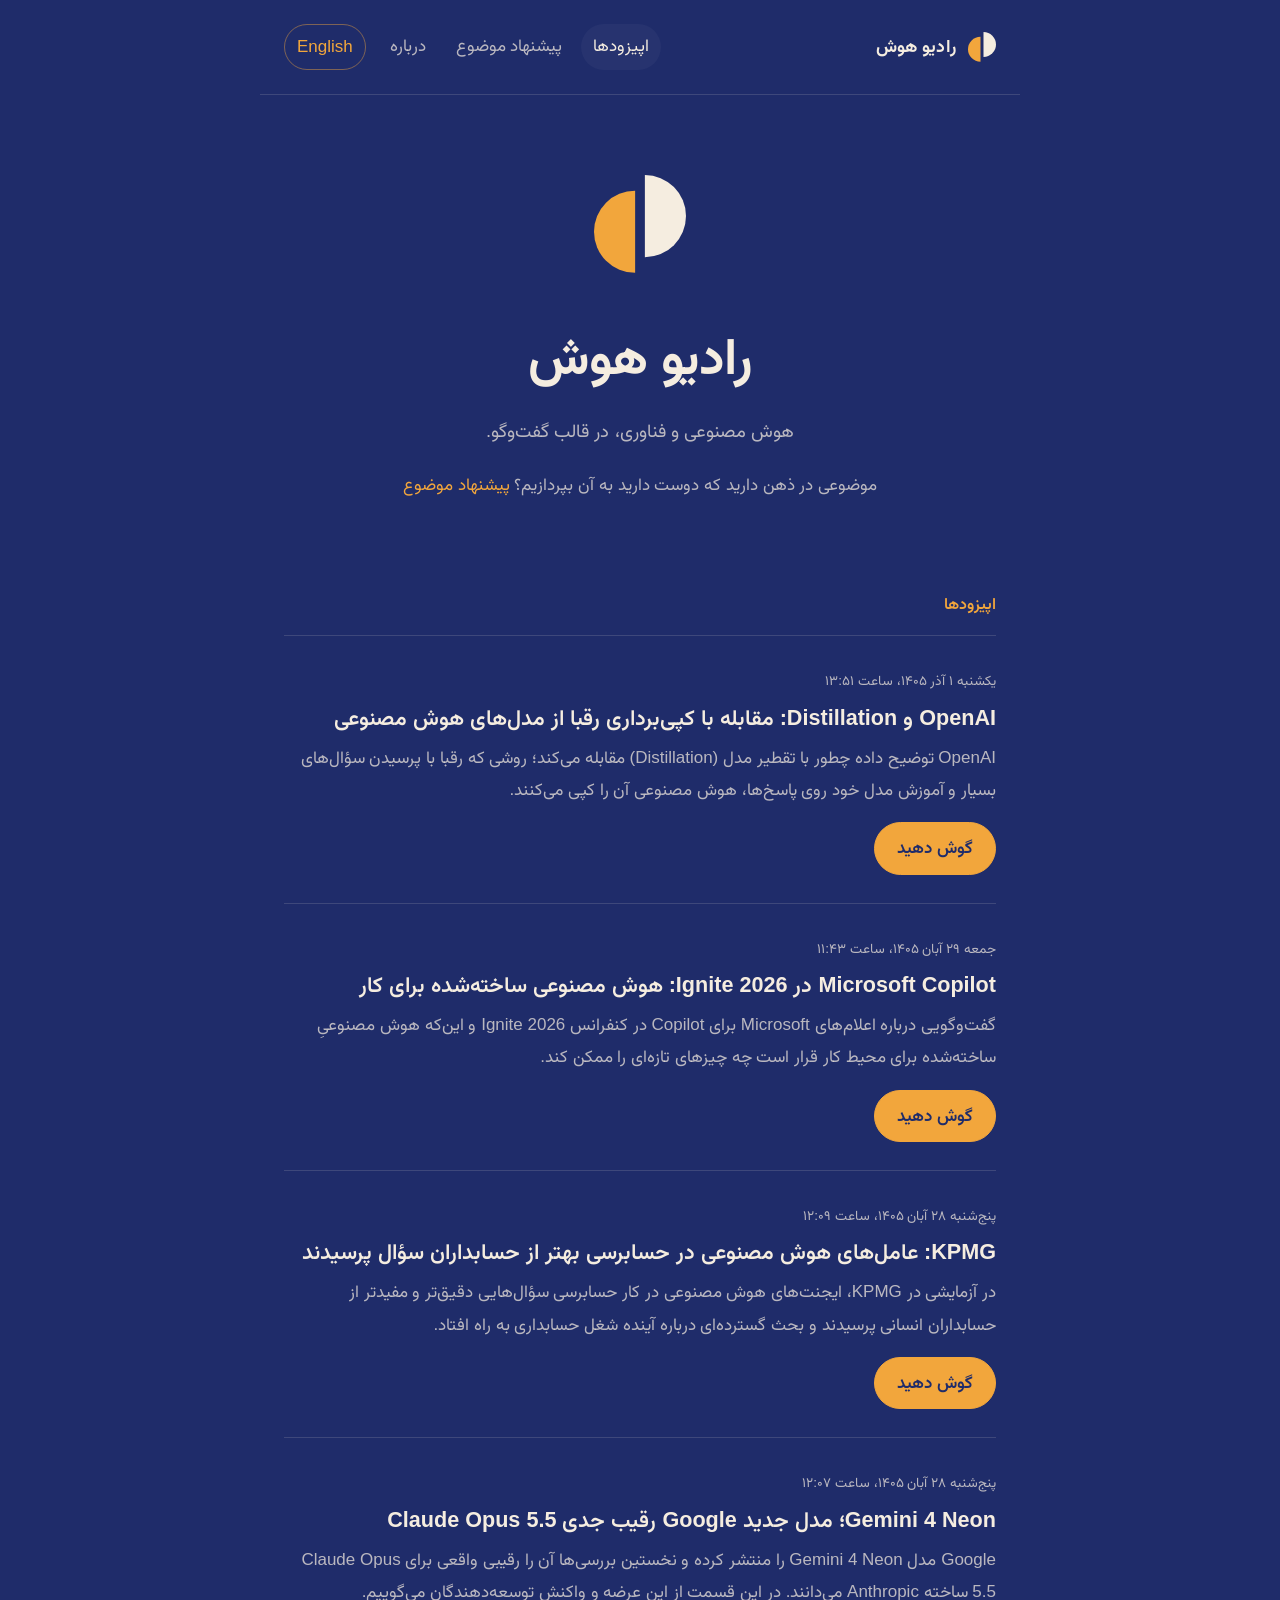
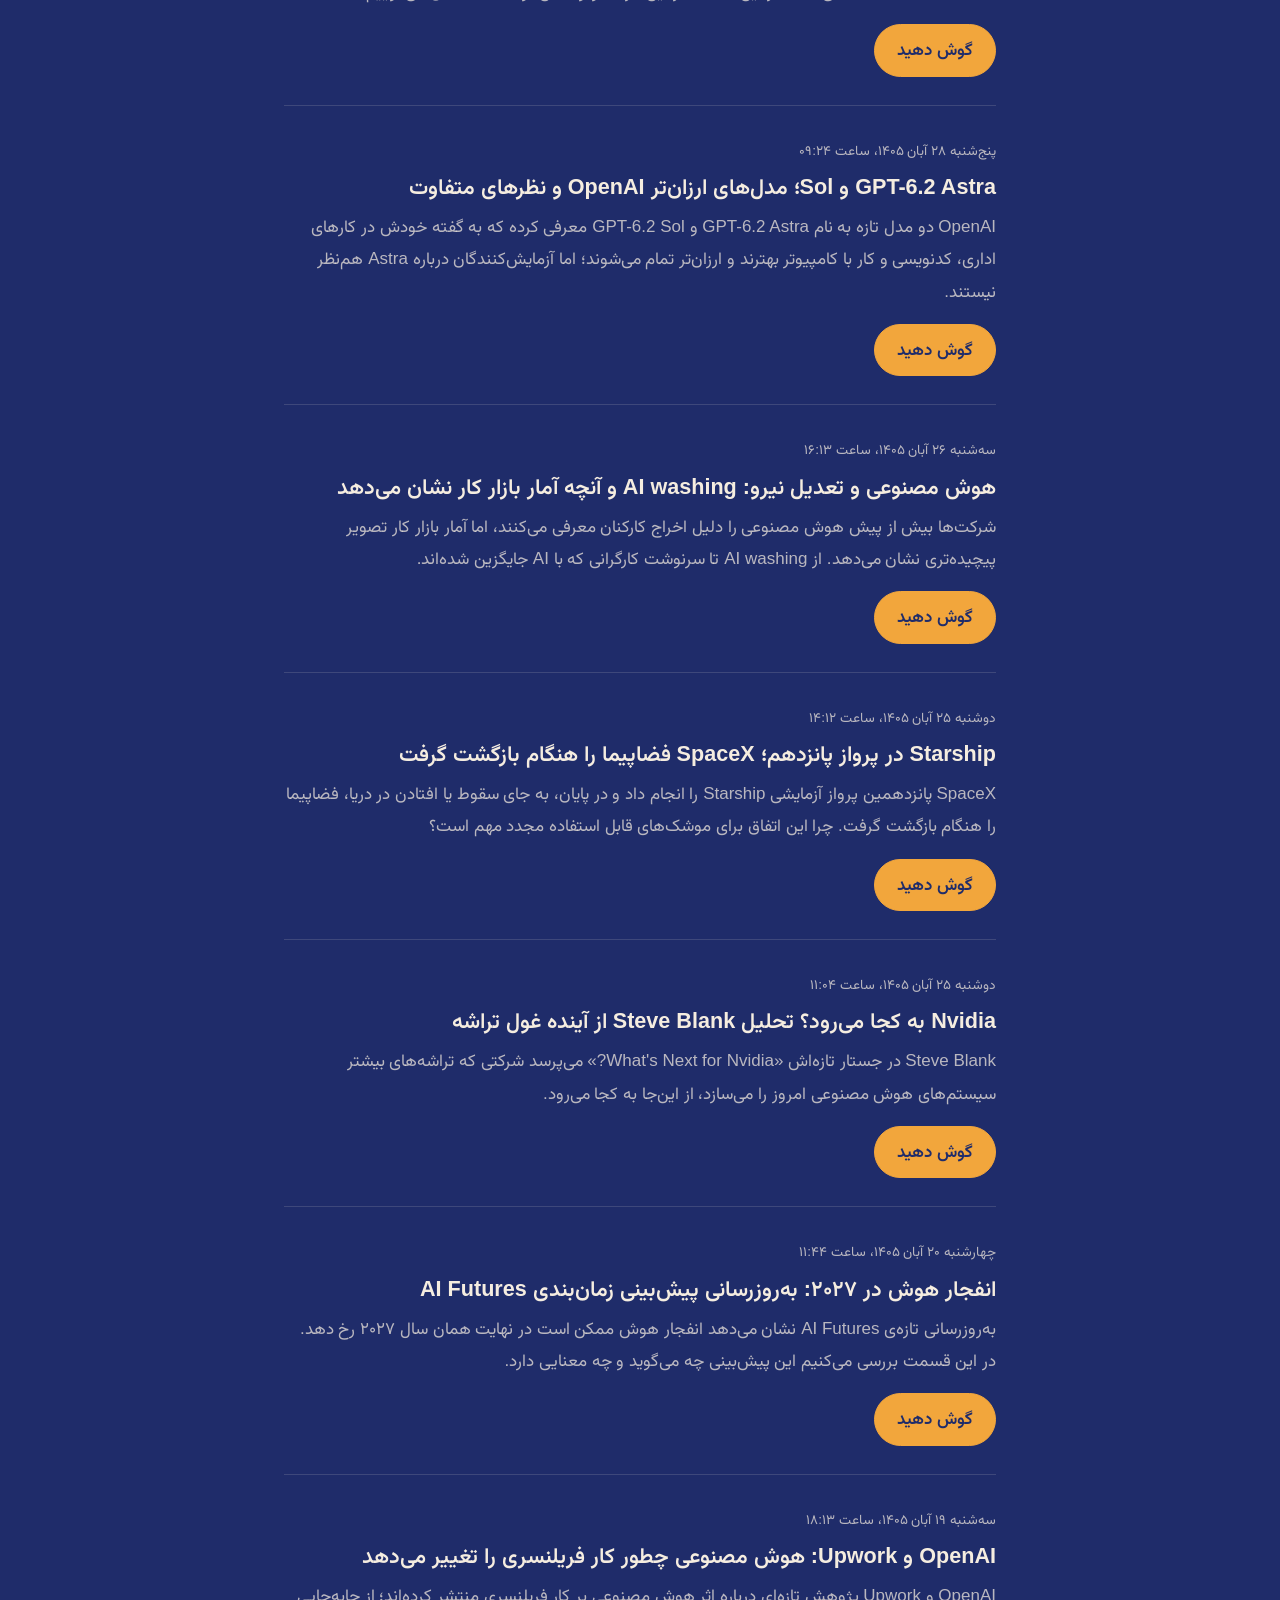
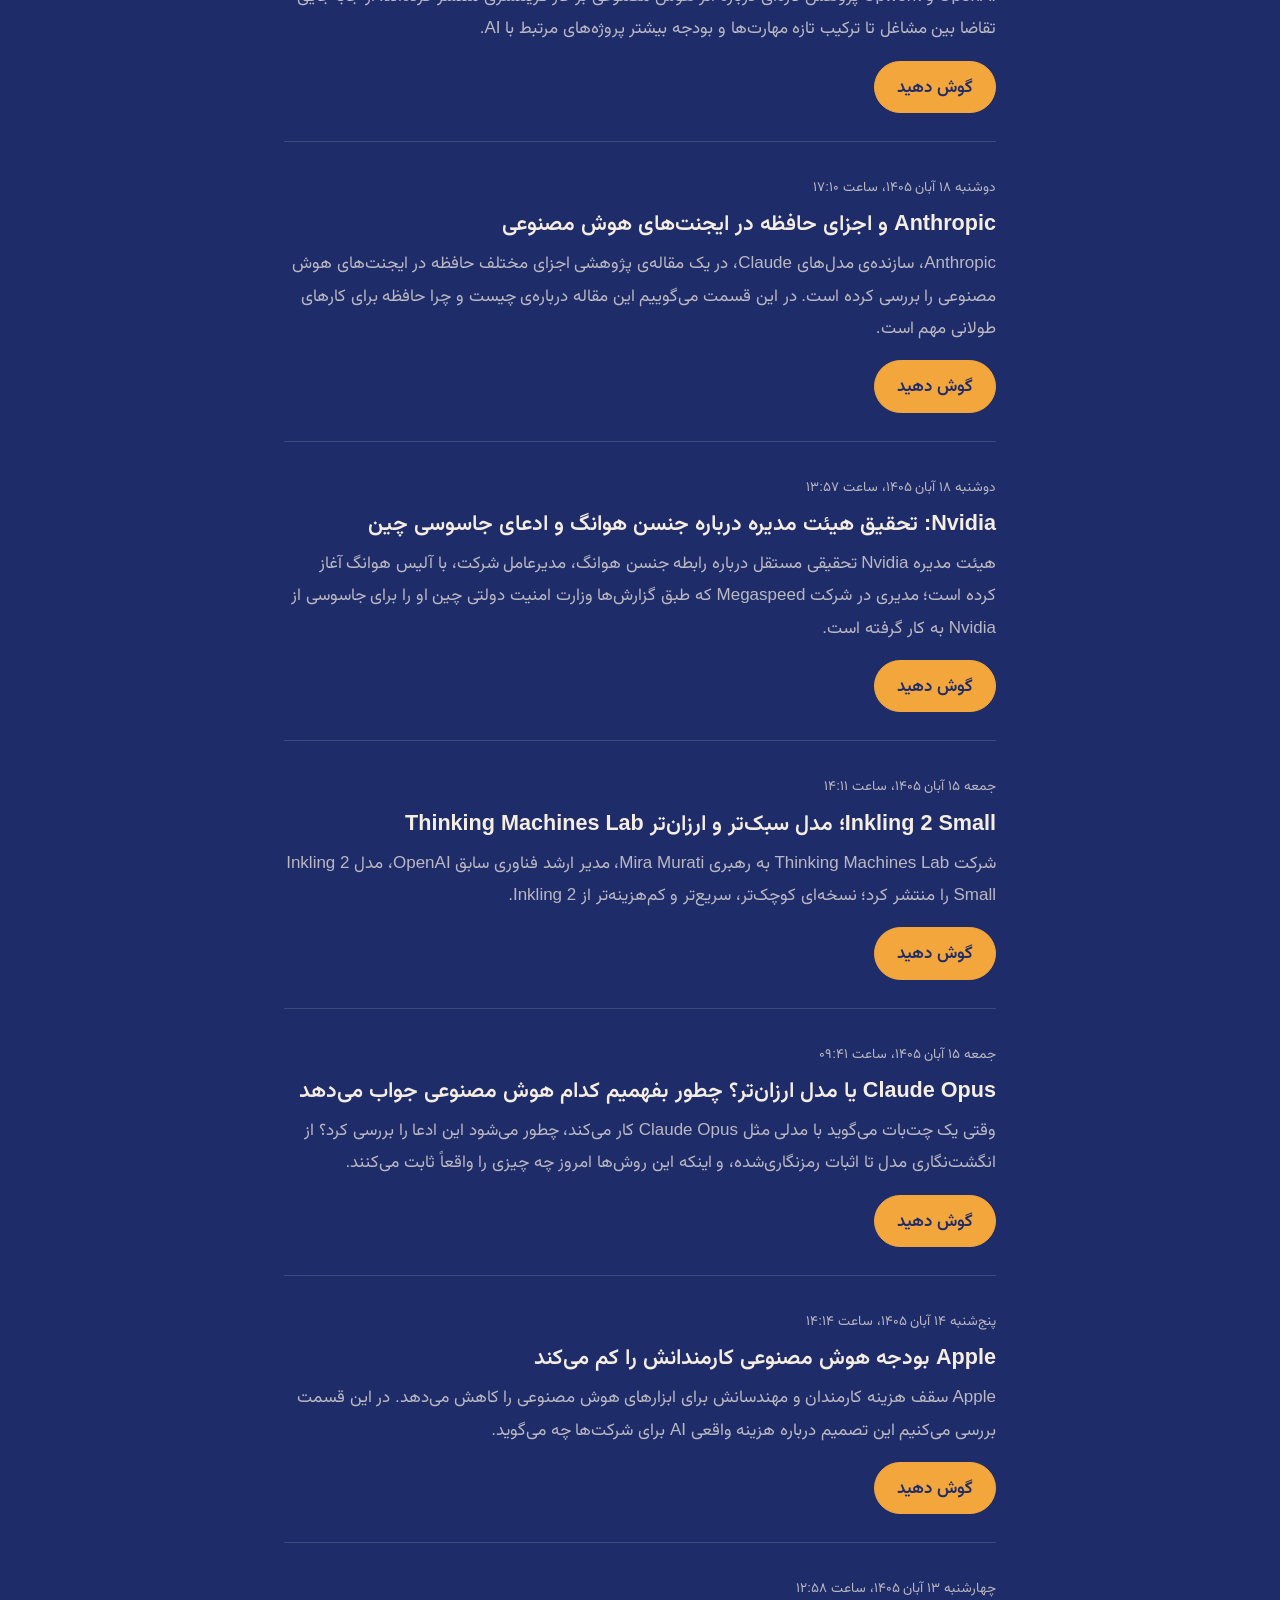
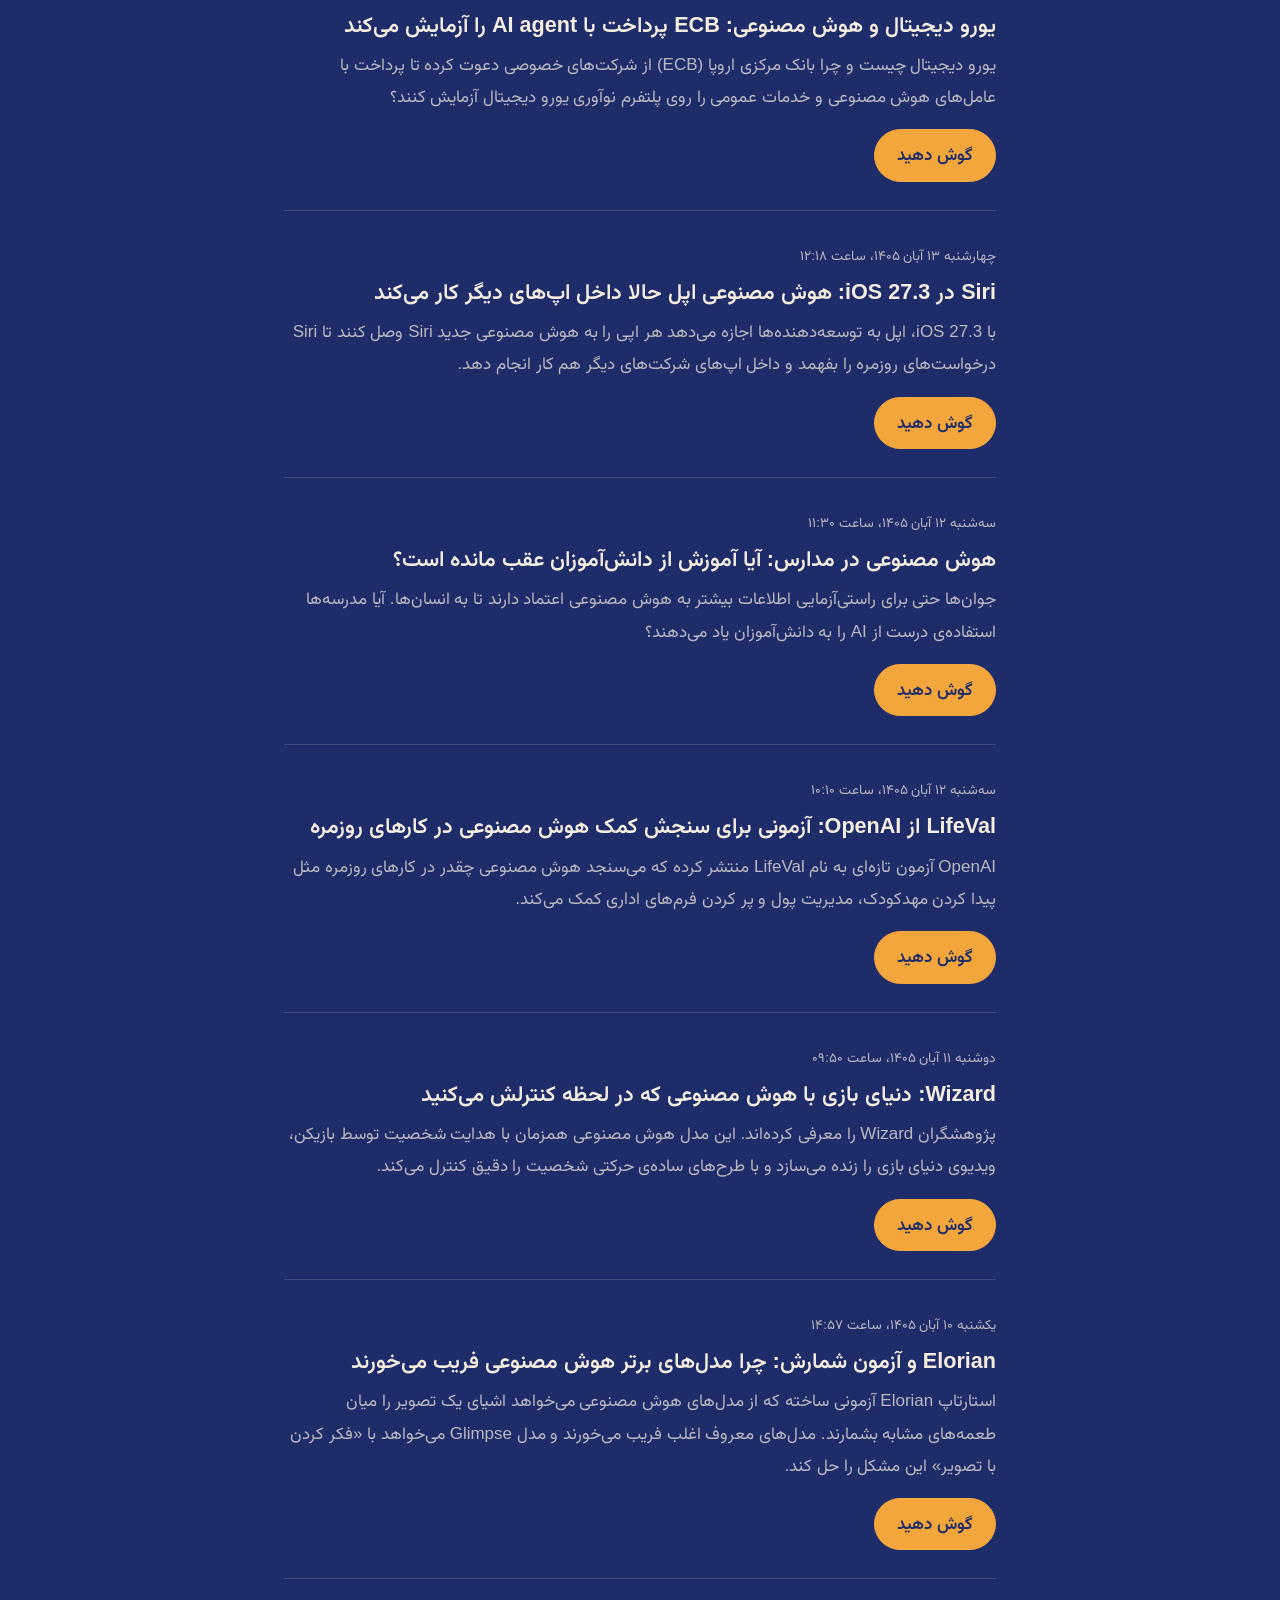
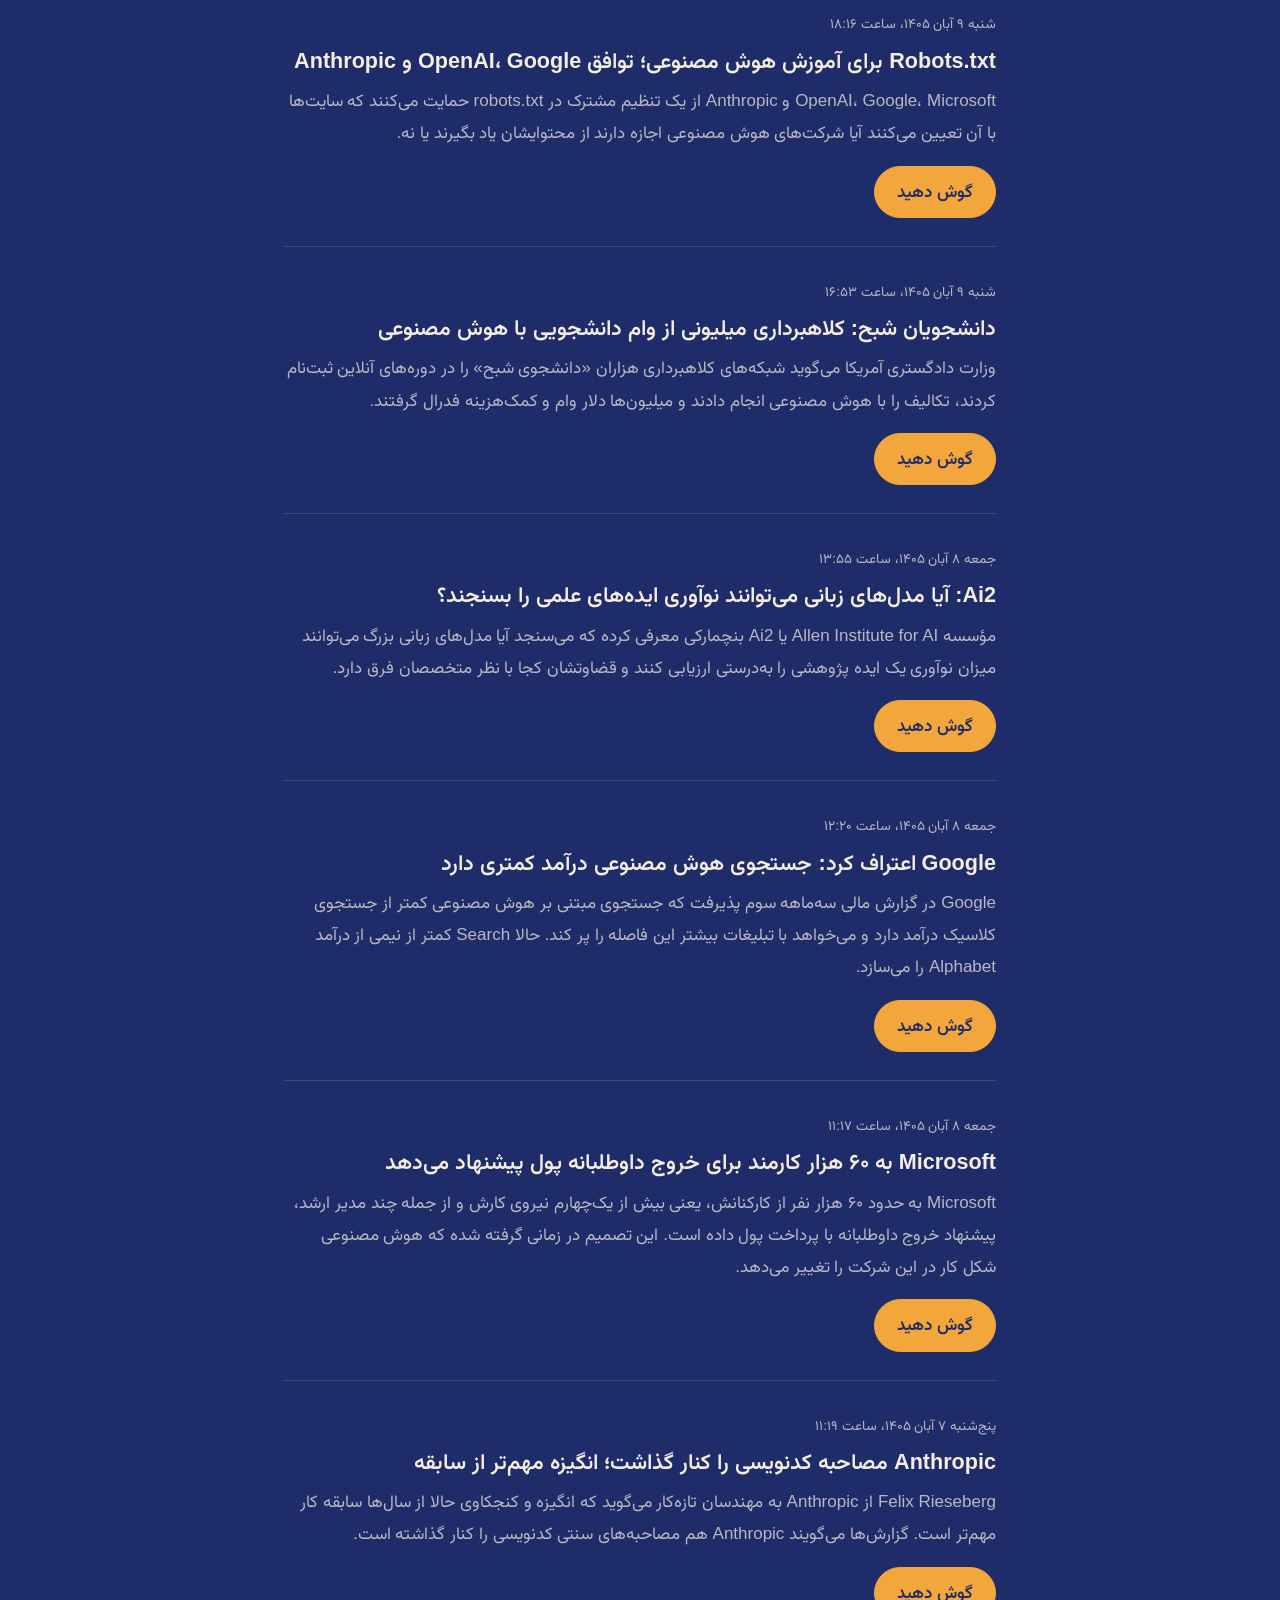
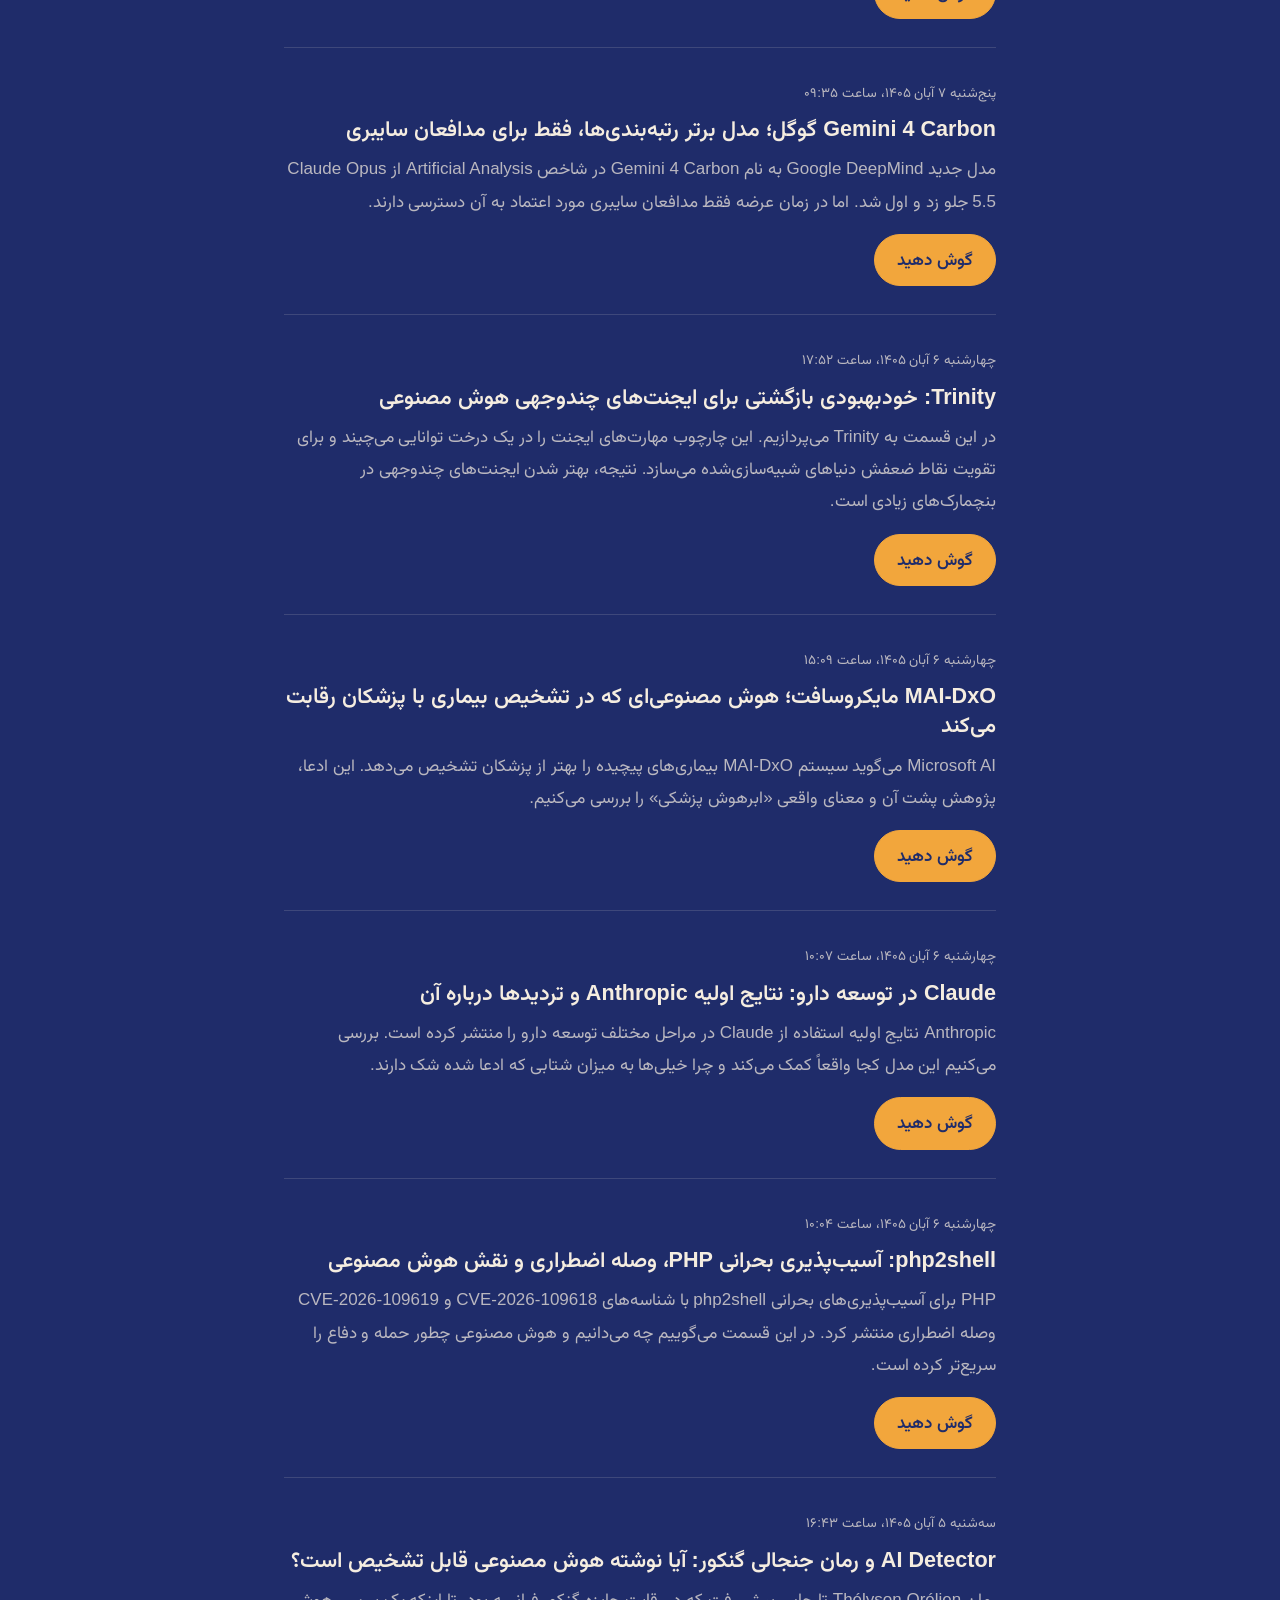
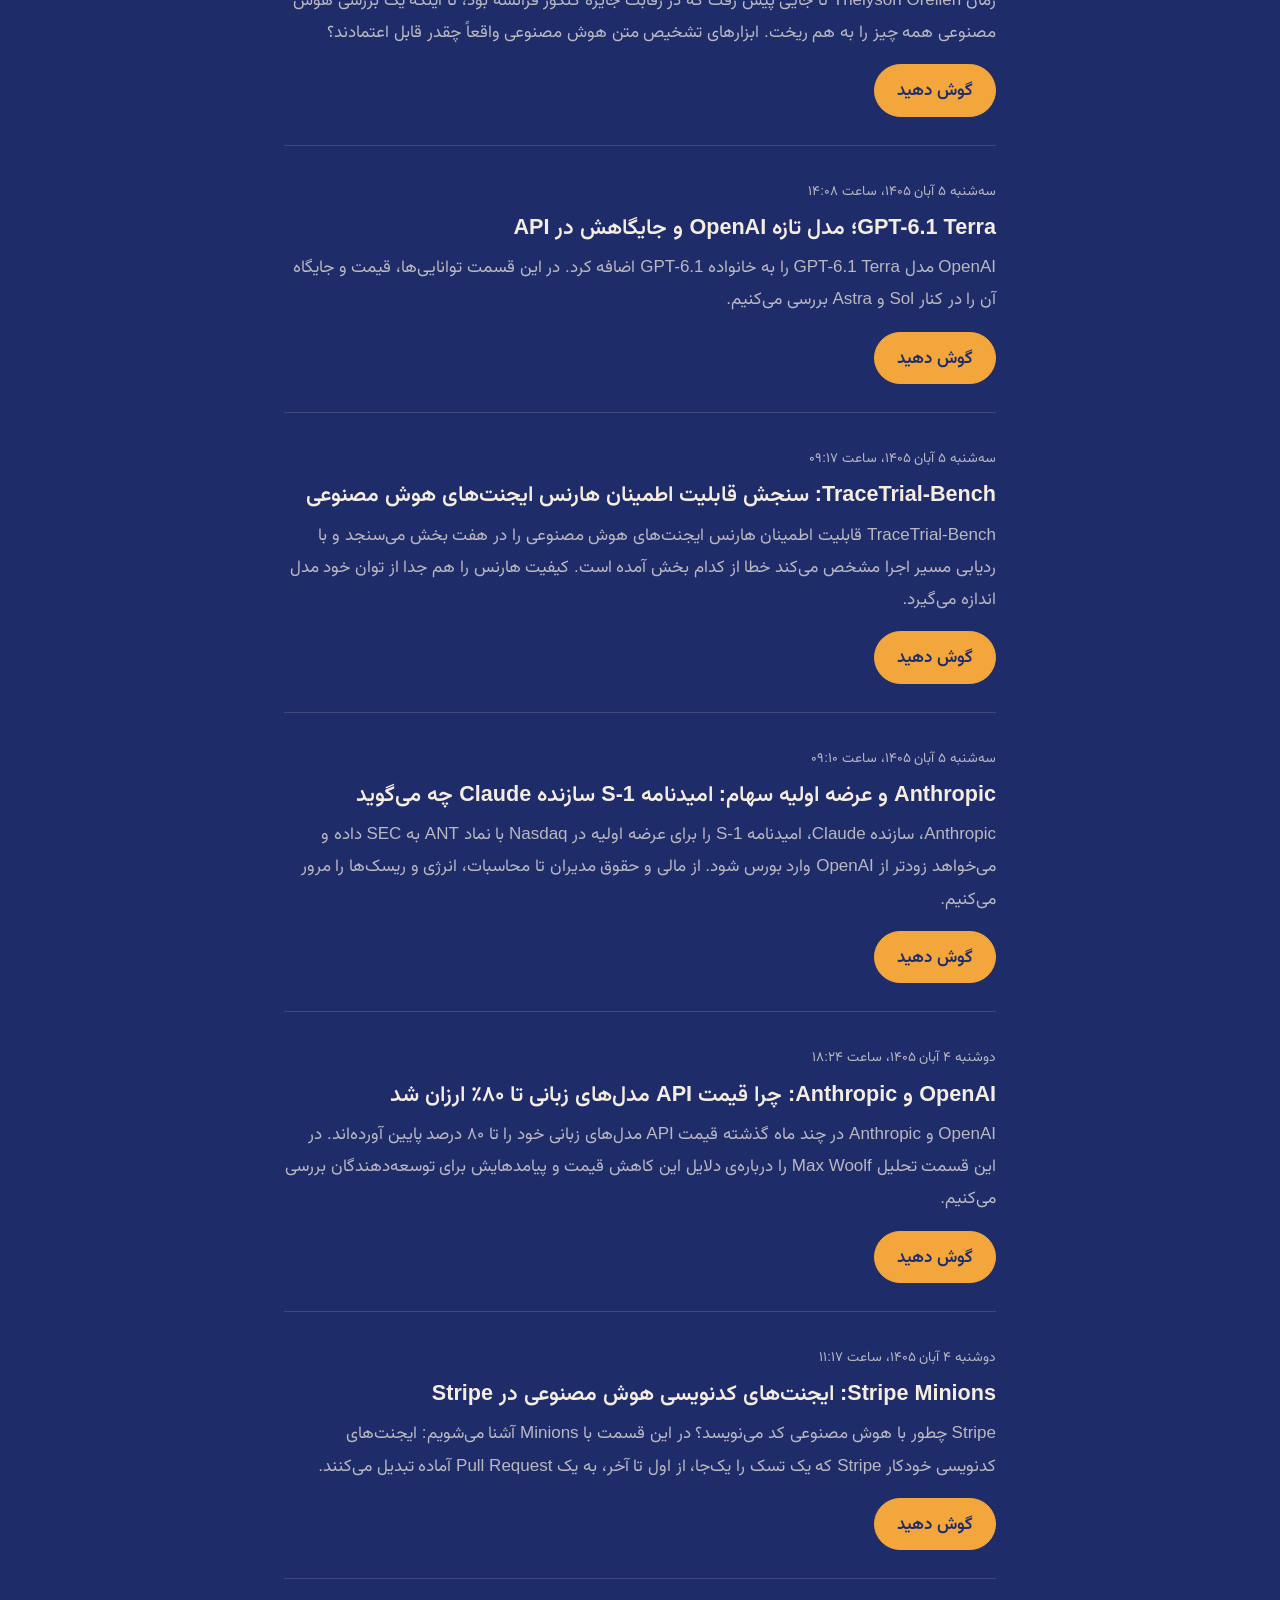
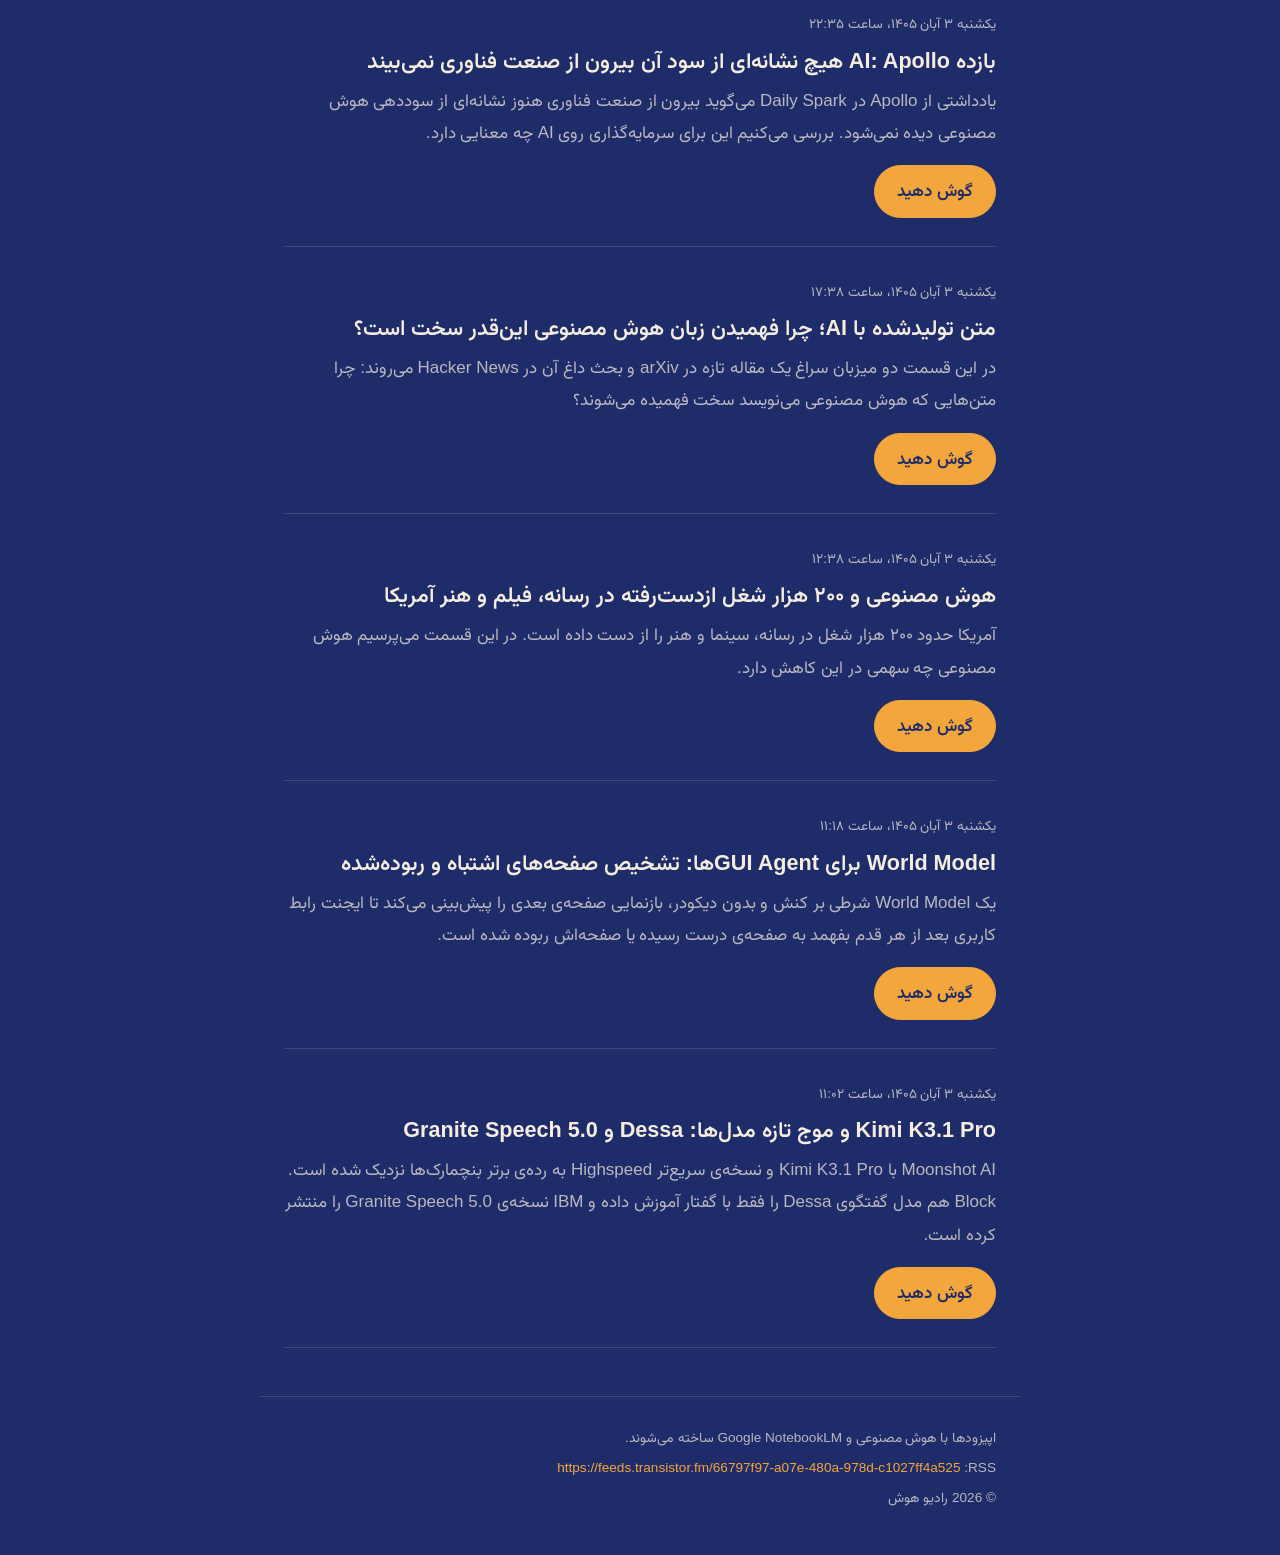
==== commit bea93dff: "Update website" ====
--- a/fa/index.html
+++ b/fa/index.html
@@ -24,7 +24,7 @@
 <link rel="alternate" hreflang="fa" href="https://radiohoosh.com/fa/">
 <link rel="alternate" hreflang="x-default" href="https://radiohoosh.com/">
 <link rel="alternate" type="application/rss+xml" title="رادیو هوش" href="https://feeds.transistor.fm/66797f97-a07e-480a-978d-c1027ff4a525">
-<script type="application/ld+json">{"@context":"https://schema.org","@type":"PodcastSeries","name":"رادیو هوش","description":"هوش مصنوعی و فناوری، در قالب گفت‌وگو.","url":"https://radiohoosh.com/fa/","inLanguage":"fa","webFeed":"https://feeds.transistor.fm/66797f97-a07e-480a-978d-c1027ff4a525","image":"https://radiohoosh.com/share-fa.png","author":{"@type":"Person","name":"کسری قاسم‌پور","url":"https://www.linkedin.com/in/kasraq"},"publisher":{"@type":"Person","name":"کسری قاسم‌پور","url":"https://www.linkedin.com/in/kasraq"},"episode":[{"@type":"PodcastEpisode","name":"Microsoft Copilot در Ignite 2026: هوش مصنوعی ساخته‌شده برای کار","description":"گفت‌وگویی درباره اعلام‌های Microsoft برای Copilot در کنفرانس Ignite 2026 و این‌که هوش مصنوعیِ ساخته‌شده برای محیط کار قرار است چه چیزهای تازه‌ای را ممکن کند.","datePublished":"2026-11-20T11:43+01:00","url":"https://share.transistor.fm/s/474b57dc","inLanguage":"fa","keywords":"Microsoft Copilot, Copilot, Microsoft Ignite, Ignite 2026, Microsoft 365 Copilot, کوپایلت مایکروسافت, مایکروسافت, کنفرانس Ignite مایکروسافت, هوش مصنوعی مایکروسافت, هوش مصنوعی در محیط کار, دستیار هوش مصنوعی, هوش مصنوعی سازمانی, اخبار هوش مصنوعی, اخبار تکنولوژی, هوش مصنوعی"},{"@type":"PodcastEpisode","name":"KPMG: عامل‌های هوش مصنوعی در حسابرسی بهتر از حسابداران سؤال پرسیدند","description":"در آزمایشی در KPMG، ایجنت‌های هوش مصنوعی در کار حسابرسی سؤال‌هایی دقیق‌تر و مفیدتر از حسابداران انسانی پرسیدند و بحث گسترده‌ای درباره آینده شغل حسابداری به راه افتاد.","datePublished":"2026-11-19T12:09+01:00","url":"https://share.transistor.fm/s/b3968057","inLanguage":"fa","keywords":"KPMG, KPMG AI, AI Agents, ایجنت هوش مصنوعی, هوش مصنوعی در حسابرسی, هوش مصنوعی در حسابداری, آینده شغل حسابداری, آیا هوش مصنوعی جای حسابداران را می‌گیرد, حسابرسی مالی, AI in accounting, AI audit, هوش مصنوعی و بازار کار, اخبار هوش مصنوعی, هوش مصنوعی, AI news"},{"@type":"PodcastEpisode","name":"Gemini 4 Neon؛ مدل جدید Google رقیب جدی Claude Opus 5.5","description":"Google مدل Gemini 4 Neon را منتشر کرده و نخستین بررسی‌ها آن را رقیبی واقعی برای Claude Opus 5.5 ساخته Anthropic می‌دانند. در این قسمت از این عرضه و واکنش توسعه‌دهندگان می‌گوییم.","datePublished":"2026-11-19T12:07+01:00","url":"https://share.transistor.fm/s/3ab361e7","inLanguage":"fa","keywords":"Gemini 4 Neon, Gemini 4, Google Gemini, Claude Opus 5.5, Gemini vs Claude, Anthropic, مدل جدید گوگل, جمینای, مقایسه Gemini و Claude, بهترین مدل هوش مصنوعی, رقابت Google و OpenAI و Anthropic, مدل زبانی بزرگ, اخبار هوش مصنوعی, هوش مصنوعی, AI news"},{"@type":"PodcastEpisode","name":"GPT-6.2 Astra و Sol؛ مدل‌های ارزان‌تر OpenAI و نظرهای متفاوت","description":"OpenAI دو مدل تازه به نام GPT-6.2 Astra و GPT-6.2 Sol معرفی کرده که به گفته خودش در کارهای اداری، کدنویسی و کار با کامپیوتر بهترند و ارزان‌تر تمام می‌شوند؛ اما آزمایش‌کنندگان درباره Astra هم‌نظر نیستند.","datePublished":"2026-11-19T09:24+01:00","url":"https://share.transistor.fm/s/27af4df0","inLanguage":"fa","keywords":"GPT-6.2, GPT-6.2 Astra, GPT-6.2 Sol, OpenAI, ChatGPT, مدل جدید OpenAI, بررسی GPT-6.2, هوش مصنوعی, اخبار هوش مصنوعی, هوش مصنوعی برای کدنویسی, قیمت مدل‌های هوش مصنوعی, بنچمارک هوش مصنوعی, مدل زبانی بزرگ, AI news, پادکست هوش مصنوعی"},{"@type":"PodcastEpisode","name":"هوش مصنوعی و تعدیل نیرو: AI washing و آنچه آمار بازار کار نشان می‌دهد","description":"شرکت‌ها بیش از پیش هوش مصنوعی را دلیل اخراج کارکنان معرفی می‌کنند، اما آمار بازار کار تصویر پیچیده‌تری نشان می‌دهد. از AI washing تا سرنوشت کارگرانی که با AI جایگزین شده‌اند.","datePublished":"2026-11-17T16:13+01:00","url":"https://share.transistor.fm/s/bcb12f2a","inLanguage":"fa","keywords":"هوش مصنوعی و اشتغال, اخراج به خاطر هوش مصنوعی, تعدیل نیرو هوش مصنوعی, AI washing, AI layoffs, جایگزینی شغل با هوش مصنوعی, آینده کار, بازار کار آمریکا, تأثیر هوش مصنوعی بر مشاغل, AI and jobs, اتوماسیون و بیکاری, اخبار هوش مصنوعی, پادکست فارسی هوش مصنوعی, پادکست فناوری"},{"@type":"PodcastEpisode","name":"Starship در پرواز پانزدهم؛ SpaceX فضاپیما را هنگام بازگشت گرفت","description":"SpaceX پانزدهمین پرواز آزمایشی Starship را انجام داد و در پایان، به جای سقوط یا افتادن در دریا، فضاپیما را هنگام بازگشت گرفت. چرا این اتفاق برای موشک‌های قابل استفاده مجدد مهم است؟","datePublished":"2026-11-16T14:12+01:00","url":"https://share.transistor.fm/s/fa9b1830","inLanguage":"fa","keywords":"SpaceX Starship, Starship Flight 15, استارشیپ, اسپیس ایکس, پرواز ۱۵ استارشیپ, گرفتن موشک, پرواز آزمایشی Starship, موشک قابل استفاده مجدد, reusable rocket, هزینه پرتاب فضایی, سفر به ماه و مریخ, پرتاب ماهواره, اخبار فضایی, اخبار تکنولوژی, پادکست فارسی تکنولوژی"},{"@type":"PodcastEpisode","name":"Nvidia به کجا می‌رود؟ تحلیل Steve Blank از آینده غول تراشه","description":"Steve Blank در جستار تازه‌اش «What's Next for Nvidia?» می‌پرسد شرکتی که تراشه‌های بیشتر سیستم‌های هوش مصنوعی امروز را می‌سازد، از این‌جا به کجا می‌رود.","datePublished":"2026-11-16T11:04+01:00","url":"https://share.transistor.fm/s/2446944c","inLanguage":"fa","keywords":"Nvidia, انویدیا, Steve Blank, استیو بلنک, آینده انویدیا, تراشه هوش مصنوعی, Nvidia GPU, کارت گرافیک انویدیا, Hacker News, AI chips, سخت‌افزار هوش مصنوعی, صنعت نیمه‌رسانا, سرمایه‌گذاری در هوش مصنوعی, اخبار هوش مصنوعی, پادکست فارسی تکنولوژی"},{"@type":"PodcastEpisode","name":"انفجار هوش در ۲۰۲۷: به‌روزرسانی پیش‌بینی زمان‌بندی AI Futures","description":"به‌روزرسانی تازه‌ی AI Futures نشان می‌دهد انفجار هوش ممکن است در نهایت همان سال ۲۰۲۷ رخ دهد. در این قسمت بررسی می‌کنیم این پیش‌بینی چه می‌گوید و چه معنایی دارد.","datePublished":"2026-11-11T11:44+01:00","url":"https://share.transistor.fm/s/0c7f3c24","inLanguage":"fa","keywords":"AI Futures Project, AI 2027, انفجار هوش, intelligence explosion, انفجار هوش ۲۰۲۷, پیش‌بینی هوش مصنوعی, زمان‌بندی هوش مصنوعی, AI timelines, هوش مصنوعی عمومی, AGI, ابرهوش, ایمنی هوش مصنوعی, آینده هوش مصنوعی, اخبار هوش مصنوعی, پادکست هوش مصنوعی"},{"@type":"PodcastEpisode","name":"OpenAI و Upwork: هوش مصنوعی چطور کار فریلنسری را تغییر می‌دهد","description":"OpenAI و Upwork پژوهش تازه‌ای درباره اثر هوش مصنوعی بر کار فریلنسری منتشر کرده‌اند؛ از جابه‌جایی تقاضا بین مشاغل تا ترکیب تازه مهارت‌ها و بودجه بیشتر پروژه‌های مرتبط با AI.","datePublished":"2026-11-10T18:13+01:00","url":"https://share.transistor.fm/s/578abd93","inLanguage":"fa","keywords":"OpenAI, Upwork, پژوهش OpenAI و Upwork, هوش مصنوعی و فریلنسری, کار فریلنسری, فریلنسر, AI freelance, تاثیر هوش مصنوعی بر شغل‌ها, آینده کار, بازار کار و هوش مصنوعی, مهارت‌های پردرآمد, اخبار هوش مصنوعی, هوش مصنوعی, AI"},{"@type":"PodcastEpisode","name":"Anthropic و اجزای حافظه در ایجنت‌های هوش مصنوعی","description":"Anthropic، سازنده‌ی مدل‌های Claude، در یک مقاله‌ی پژوهشی اجزای مختلف حافظه در ایجنت‌های هوش مصنوعی را بررسی کرده است. در این قسمت می‌گوییم این مقاله درباره‌ی چیست و چرا حافظه برای کارهای طولانی مهم است.","datePublished":"2026-11-09T17:10+01:00","url":"https://share.transistor.fm/s/33442db6","inLanguage":"fa","keywords":"Anthropic, Claude, حافظه ایجنت, ایجنت هوش مصنوعی, عامل هوش مصنوعی, حافظه هوش مصنوعی, agent memory, AI agent, پژوهش Anthropic, مدل‌های Claude, Hacker News, اخبار هوش مصنوعی, هوش مصنوعی, پادکست هوش مصنوعی"},{"@type":"PodcastEpisode","name":"Nvidia: تحقیق هیئت مدیره درباره جنسن هوانگ و ادعای جاسوسی چین","description":"هیئت مدیره Nvidia تحقیقی مستقل درباره رابطه جنسن هوانگ، مدیرعامل شرکت، با آلیس هوانگ آغاز کرده است؛ مدیری در شرکت Megaspeed که طبق گزارش‌ها وزارت امنیت دولتی چین او را برای جاسوسی از Nvidia به کار گرفته است.","datePublished":"2026-11-09T13:57+01:00","url":"https://share.transistor.fm/s/ad463496","inLanguage":"fa","keywords":"Nvidia, انویدیا, Jensen Huang, جنسن هوانگ, تحقیق درباره جنسن هوانگ, هیئت مدیره انویدیا, Alice Huang, Megaspeed, جاسوسی چین, وزارت امنیت دولتی چین, مدیرعامل انویدیا, تراشه هوش مصنوعی, AI chips, اخبار هوش مصنوعی, اخبار تکنولوژی"},{"@type":"PodcastEpisode","name":"Inkling 2 Small؛ مدل سبک‌تر و ارزان‌تر Thinking Machines Lab","description":"شرکت Thinking Machines Lab به رهبری Mira Murati، مدیر ارشد فناوری سابق OpenAI، مدل Inkling 2 Small را منتشر کرد؛ نسخه‌ای کوچک‌تر، سریع‌تر و کم‌هزینه‌تر از Inkling 2.","datePublished":"2026-11-06T14:11+01:00","url":"https://share.transistor.fm/s/4b5b36c5","inLanguage":"fa","keywords":"Inkling 2 Small, Inkling 2, Thinking Machines Lab, Mira Murati, میرا موراتی, مدل جدید هوش مصنوعی, مدل زبانی کوچک, مدل هوش مصنوعی سبک, هوش مصنوعی ارزان, استارتاپ هوش مصنوعی, OpenAI, اخبار هوش مصنوعی, هوش مصنوعی برای برنامه‌نویسان, هوش مصنوعی, AI"},{"@type":"PodcastEpisode","name":"Claude Opus یا مدل ارزان‌تر؟ چطور بفهمیم کدام هوش مصنوعی جواب می‌دهد","description":"وقتی یک چت‌بات می‌گوید با مدلی مثل Claude Opus کار می‌کند، چطور می‌شود این ادعا را بررسی کرد؟ از انگشت‌نگاری مدل تا اثبات رمزنگاری‌شده، و اینکه این روش‌ها امروز چه چیزی را واقعاً ثابت می‌کنند.","datePublished":"2026-11-06T09:41+01:00","url":"https://share.transistor.fm/s/be747ade","inLanguage":"fa","keywords":"Claude Opus, Anthropic, راستی‌آزمایی مدل هوش مصنوعی, تشخیص مدل هوش مصنوعی, انگشت‌نگاری مدل, model fingerprinting, provable inference, اثبات رمزنگاری, جایگزینی مدل, مدل زبانی بزرگ, LLM, امنیت هوش مصنوعی, شفافیت هوش مصنوعی, چت‌بات, اخبار هوش مصنوعی"},{"@type":"PodcastEpisode","name":"Apple بودجه هوش مصنوعی کارمندانش را کم می‌کند","description":"Apple سقف هزینه کارمندان و مهندسانش برای ابزارهای هوش مصنوعی را کاهش می‌دهد. در این قسمت بررسی می‌کنیم این تصمیم درباره هزینه واقعی AI برای شرکت‌ها چه می‌گوید.","datePublished":"2026-11-05T14:14+01:00","url":"https://share.transistor.fm/s/aa5d57fd","inLanguage":"fa","keywords":"Apple, اپل, بودجه هوش مصنوعی اپل, Apple AI budget, کاهش هزینه اپل, مهندسان اپل, هزینه ابزارهای هوش مصنوعی, AI tools cost, هوش مصنوعی در محیط کار, ابزارهای برنامه‌نویسی هوش مصنوعی, اخبار هوش مصنوعی, اخبار تکنولوژی, هوش مصنوعی, AI"},{"@type":"PodcastEpisode","name":"یورو دیجیتال و هوش مصنوعی: ECB پرداخت با AI agent را آزمایش می‌کند","description":"یورو دیجیتال چیست و چرا بانک مرکزی اروپا (ECB) از شرکت‌های خصوصی دعوت کرده تا پرداخت با عامل‌های هوش مصنوعی و خدمات عمومی را روی پلتفرم نوآوری یورو دیجیتال آزمایش کنند؟","datePublished":"2026-11-04T12:58+01:00","url":"https://share.transistor.fm/s/fab4cc23","inLanguage":"fa","keywords":"یورو دیجیتال, digital euro, بانک مرکزی اروپا, ECB, ارز دیجیتال بانک مرکزی, CBDC, عامل هوش مصنوعی, AI agents, پرداخت با هوش مصنوعی, agentic payments, آینده پرداخت, فین تک, هوش مصنوعی در بانکداری, اخبار هوش مصنوعی"},{"@type":"PodcastEpisode","name":"Siri در iOS 27.3: هوش مصنوعی اپل حالا داخل اپ‌های دیگر کار می‌کند","description":"با iOS 27.3، اپل به توسعه‌دهنده‌ها اجازه می‌دهد هر اپی را به هوش مصنوعی جدید Siri وصل کنند تا Siri درخواست‌های روزمره را بفهمد و داخل اپ‌های شرکت‌های دیگر هم کار انجام دهد.","datePublished":"2026-11-04T12:18+01:00","url":"https://share.transistor.fm/s/31b011a5","inLanguage":"fa","keywords":"Siri, iOS 27.3, هوش مصنوعی Siri, هوش مصنوعی اپل, Apple Intelligence, Siri در اپ‌های دیگر, آپدیت iOS جدید, دستیار هوشمند آیفون, قابلیت‌های جدید iPhone, اخبار اپل, توسعه‌دهندگان iOS, دستیار هوش مصنوعی, اخبار هوش مصنوعی, AI agent, پادکست تکنولوژی"},{"@type":"PodcastEpisode","name":"هوش مصنوعی در مدارس: آیا آموزش از دانش‌آموزان عقب مانده است؟","description":"جوان‌ها حتی برای راستی‌آزمایی اطلاعات بیشتر به هوش مصنوعی اعتماد دارند تا به انسان‌ها. آیا مدرسه‌ها استفاده‌ی درست از AI را به دانش‌آموزان یاد می‌دهند؟","datePublished":"2026-11-03T11:30+01:00","url":"https://share.transistor.fm/s/61c22aec","inLanguage":"fa","keywords":"هوش مصنوعی در مدارس, هوش مصنوعی و آموزش, AI in education, گزارش Seldon, اعتماد جوانان به هوش مصنوعی, راستی‌آزمایی با هوش مصنوعی, دانش‌آموزان و هوش مصنوعی, سواد هوش مصنوعی, AI literacy, تفکر انتقادی, سواد رسانه‌ای, آینده آموزش, ChatGPT در مدرسه, هوش مصنوعی"},{"@type":"PodcastEpisode","name":"LifeVal از OpenAI: آزمونی برای سنجش کمک هوش مصنوعی در کارهای روزمره","description":"OpenAI آزمون تازه‌ای به نام LifeVal منتشر کرده که می‌سنجد هوش مصنوعی چقدر در کارهای روزمره مثل پیدا کردن مهدکودک، مدیریت پول و پر کردن فرم‌های اداری کمک می‌کند.","datePublished":"2026-11-03T10:10+01:00","url":"https://share.transistor.fm/s/3e787165","inLanguage":"fa","keywords":"LifeVal, OpenAI LifeVal, OpenAI, ChatGPT, AI benchmark, بنچمارک هوش مصنوعی, آزمون هوش مصنوعی, ارزیابی هوش مصنوعی, هوش مصنوعی در زندگی روزمره, چت بات, مدیریت مالی با هوش مصنوعی, کارهای اداری با هوش مصنوعی, اخبار هوش مصنوعی, هوش مصنوعی, AI news"},{"@type":"PodcastEpisode","name":"Wizard: دنیای بازی با هوش مصنوعی که در لحظه کنترلش می‌کنید","description":"پژوهشگران Wizard را معرفی کرده‌اند. این مدل هوش مصنوعی همزمان با هدایت شخصیت توسط بازیکن، ویدیوی دنیای بازی را زنده می‌سازد و با طرح‌های ساده‌ی حرکتی شخصیت را دقیق کنترل می‌کند.","datePublished":"2026-11-02T09:50+01:00","url":"https://share.transistor.fm/s/a5a612d7","inLanguage":"fa","keywords":"Wizard AI, world model, مدل جهان, بازی با هوش مصنوعی, ساخت بازی با هوش مصنوعی, تولید ویدیو با هوش مصنوعی, تولید ویدیو در لحظه, real-time video generation, موتور بازی هوش مصنوعی, AI game engine, هوش مصنوعی مولد, شبیه‌سازی و آموزش ربات, مقاله هوش مصنوعی, اخبار هوش مصنوعی"},{"@type":"PodcastEpisode","name":"Elorian و آزمون شمارش: چرا مدل‌های برتر هوش مصنوعی فریب می‌خورند","description":"استارتاپ Elorian آزمونی ساخته که از مدل‌های هوش مصنوعی می‌خواهد اشیای یک تصویر را میان طعمه‌های مشابه بشمارند. مدل‌های معروف اغلب فریب می‌خورند و مدل Glimpse می‌خواهد با «فکر کردن با تصویر» این مشکل را حل کند.","datePublished":"2026-11-01T14:57+01:00","url":"https://share.transistor.fm/s/0feb57a3","inLanguage":"fa","keywords":"Elorian, Elorian Glimpse, مدل Glimpse, آزمون شمارش هوش مصنوعی, بینایی ماشین, استدلال تصویری, فکر کردن با تصویر, مدل‌های چندوجهی, بنچمارک هوش مصنوعی, computer vision, multimodal AI, AI benchmark, اخبار هوش مصنوعی, هوش مصنوعی"},{"@type":"PodcastEpisode","name":"Robots.txt برای آموزش هوش مصنوعی؛ توافق OpenAI، Google و Anthropic","description":"OpenAI، Google، Microsoft و Anthropic از یک تنظیم مشترک در robots.txt حمایت می‌کنند که سایت‌ها با آن تعیین می‌کنند آیا شرکت‌های هوش مصنوعی اجازه دارند از محتوایشان یاد بگیرند یا نه.","datePublished":"2026-10-31T18:16+01:00","url":"https://share.transistor.fm/s/1356ff49","inLanguage":"fa","keywords":"robots.txt, robots.txt هوش مصنوعی, آموزش هوش مصنوعی, جلوگیری از آموزش هوش مصنوعی, OpenAI, Google, Microsoft, Anthropic, خزنده هوش مصنوعی, AI training opt-out, داده‌های آموزشی هوش مصنوعی, کپی‌رایت و هوش مصنوعی, رسانه‌ها و هوش مصنوعی, اخبار هوش مصنوعی, هوش مصنوعی"},{"@type":"PodcastEpisode","name":"دانشجویان شبح: کلاهبرداری میلیونی از وام دانشجویی با هوش مصنوعی","description":"وزارت دادگستری آمریکا می‌گوید شبکه‌های کلاهبرداری هزاران «دانشجوی شبح» را در دوره‌های آنلاین ثبت‌نام کردند، تکالیف را با هوش مصنوعی انجام دادند و میلیون‌ها دلار وام و کمک‌هزینه فدرال گرفتند.","datePublished":"2026-10-31T16:53+01:00","url":"https://share.transistor.fm/s/3faa7ad1","inLanguage":"fa","keywords":"دانشجویان شبح, ghost students, کلاهبرداری با هوش مصنوعی, وام دانشجویی آمریکا, کمک هزینه تحصیلی, FAFSA, DOJ, وزارت دادگستری آمریکا, آموزش آنلاین, احراز هویت, هوش مصنوعی مولد, هوش مصنوعی در آموزش, AI fraud, اخبار هوش مصنوعی, اخبار تکنولوژی"},{"@type":"PodcastEpisode","name":"Ai2: آیا مدل‌های زبانی می‌توانند نوآوری ایده‌های علمی را بسنجند؟","description":"مؤسسه Allen Institute for AI یا Ai2 بنچمارکی معرفی کرده که می‌سنجد آیا مدل‌های زبانی بزرگ می‌توانند میزان نوآوری یک ایده پژوهشی را به‌درستی ارزیابی کنند و قضاوتشان کجا با نظر متخصصان فرق دارد.","datePublished":"2026-10-30T13:55+01:00","url":"https://share.transistor.fm/s/d2d49461","inLanguage":"fa","keywords":"Ai2, Allen Institute for AI, بنچمارک نوآوری, novelty benchmark, سنجش نوآوری ایده پژوهشی, مدل زبانی بزرگ, LLM, LLM as a judge, داوری خودکار مقاله, کشف علمی با هوش مصنوعی, هوش مصنوعی در علم, AI for science, اخبار هوش مصنوعی, هوش مصنوعی"},{"@type":"PodcastEpisode","name":"Google اعتراف کرد: جستجوی هوش مصنوعی درآمد کمتری دارد","description":"Google در گزارش مالی سه‌ماهه سوم پذیرفت که جستجوی مبتنی بر هوش مصنوعی کمتر از جستجوی کلاسیک درآمد دارد و می‌خواهد با تبلیغات بیشتر این فاصله را پر کند. حالا Search کمتر از نیمی از درآمد Alphabet را می‌سازد.","datePublished":"2026-10-30T12:20+01:00","url":"https://share.transistor.fm/s/a28a6d1b","inLanguage":"fa","keywords":"Google, گوگل, Alphabet, Google AI search, جستجوی هوش مصنوعی, درآمد گوگل, گزارش مالی گوگل, درآمد Alphabet, تبلیغات گوگل, سهام گوگل, AI Overviews, مدل کسب‌وکار هوش مصنوعی, هوش مصنوعی مولد, اخبار هوش مصنوعی, اخبار تکنولوژی"},{"@type":"PodcastEpisode","name":"Microsoft به ۶۰ هزار کارمند برای خروج داوطلبانه پول پیشنهاد می‌دهد","description":"Microsoft به حدود ۶۰ هزار نفر از کارکنانش، یعنی بیش از یک‌چهارم نیروی کارش و از جمله چند مدیر ارشد، پیشنهاد خروج داوطلبانه با پرداخت پول داده است. این تصمیم در زمانی گرفته شده که هوش مصنوعی شکل کار در این شرکت را تغییر می‌دهد.","datePublished":"2026-10-30T11:17+01:00","url":"https://share.transistor.fm/s/1f39aadb","inLanguage":"fa","keywords":"Microsoft, مایکروسافت, بازخرید کارکنان مایکروسافت, خروج داوطلبانه مایکروسافت, تعدیل نیرو مایکروسافت, Microsoft layoffs, Microsoft buyouts, هوش مصنوعی و اشتغال, جایگزینی شغل با هوش مصنوعی, تعدیل نیرو در شرکت‌های فناوری, آینده کار, AI jobs, اخبار هوش مصنوعی, اخبار فناوری"},{"@type":"PodcastEpisode","name":"Anthropic مصاحبه کدنویسی را کنار گذاشت؛ انگیزه مهم‌تر از سابقه","description":"Felix Rieseberg از Anthropic به مهندسان تازه‌کار می‌گوید که انگیزه و کنجکاوی حالا از سال‌ها سابقه کار مهم‌تر است. گزارش‌ها می‌گویند Anthropic هم مصاحبه‌های سنتی کدنویسی را کنار گذاشته است.","datePublished":"2026-10-29T11:19+01:00","url":"https://share.transistor.fm/s/4dee47af","inLanguage":"fa","keywords":"Anthropic, مصاحبه کدنویسی, Anthropic coding interviews, Felix Rieseberg, استخدام برنامه‌نویس, برنامه‌نویس جونیور, ایجنت کدنویسی, coding agents, Claude Code, هوش مصنوعی و شغل برنامه‌نویسی, آینده مهندسی نرم‌افزار, مصاحبه فنی, اخبار هوش مصنوعی, Latent Space, مسیر شغلی برنامه‌نویسی"},{"@type":"PodcastEpisode","name":"Gemini 4 Carbon گوگل؛ مدل برتر رتبه‌بندی‌ها، فقط برای مدافعان سایبری","description":"مدل جدید Google DeepMind به نام Gemini 4 Carbon در شاخص Artificial Analysis از Claude Opus 5.5 جلو زد و اول شد. اما در زمان عرضه فقط مدافعان سایبری مورد اعتماد به آن دسترسی دارند.","datePublished":"2026-10-29T09:35+01:00","url":"https://share.transistor.fm/s/35504281","inLanguage":"fa","keywords":"Gemini 4 Carbon, جمینای ۴, Google Gemini, Google DeepMind, هوش مصنوعی گوگل, Claude Opus 5.5, Artificial Analysis, رتبه‌بندی مدل‌های هوش مصنوعی, مدل frontier, امنیت سایبری و هوش مصنوعی, مدافعان سایبری, هوش مصنوعی ایجنتی, اخبار هوش مصنوعی, AI news"},{"@type":"PodcastEpisode","name":"Trinity: خودبهبودی بازگشتی برای ایجنت‌های چندوجهی هوش مصنوعی","description":"در این قسمت به Trinity می‌پردازیم. این چارچوب مهارت‌های ایجنت را در یک درخت توانایی می‌چیند و برای تقویت نقاط ضعفش دنیاهای شبیه‌سازی‌شده می‌سازد. نتیجه، بهتر شدن ایجنت‌های چندوجهی در بنچمارک‌های زیادی است.","datePublished":"2026-10-28T17:52+01:00","url":"https://share.transistor.fm/s/9ad3a227","inLanguage":"fa","keywords":"Trinity, Trinity هوش مصنوعی, خودبهبودی بازگشتی, recursive self-improvement, ایجنت هوش مصنوعی, ایجنت چندوجهی, multimodal agents, AI agents, درخت توانایی, محیط آموزشی شبیه‌سازی‌شده, Hugging Face, مقاله هوش مصنوعی, اخبار هوش مصنوعی, یادگیری ماشین, هوش مصنوعی"},{"@type":"PodcastEpisode","name":"MAI-DxO مایکروسافت؛ هوش مصنوعی‌ای که در تشخیص بیماری با پزشکان رقابت می‌کند","description":"Microsoft AI می‌گوید سیستم MAI-DxO بیماری‌های پیچیده را بهتر از پزشکان تشخیص می‌دهد. این ادعا، پژوهش پشت آن و معنای واقعی «ابرهوش پزشکی» را بررسی می‌کنیم.","datePublished":"2026-10-28T15:09+01:00","url":"https://share.transistor.fm/s/21131610","inLanguage":"fa","keywords":"MAI-DxO, Microsoft AI Diagnostic Orchestrator, Microsoft AI, هوش مصنوعی مایکروسافت, ابرهوش پزشکی, medical superintelligence, تشخیص بیماری با هوش مصنوعی, هوش مصنوعی در برابر پزشکان, هوش مصنوعی در پزشکی, تشخیص مرحله‌ای, مدل زبانی در پزشکی, AI in healthcare, فناوری سلامت, اخبار هوش مصنوعی"},{"@type":"PodcastEpisode","name":"Claude در توسعه دارو: نتایج اولیه Anthropic و تردیدها درباره آن","description":"Anthropic نتایج اولیه استفاده از Claude در مراحل مختلف توسعه دارو را منتشر کرده است. بررسی می‌کنیم این مدل کجا واقعاً کمک می‌کند و چرا خیلی‌ها به میزان شتابی که ادعا شده شک دارند.","datePublished":"2026-10-28T10:07+01:00","url":"https://share.transistor.fm/s/ba21a0da","inLanguage":"fa","keywords":"Claude, Anthropic, Claude توسعه دارو, هوش مصنوعی در کشف دارو, هوش مصنوعی در داروسازی, توسعه دارو با هوش مصنوعی, AI drug discovery, مدل زبانی بزرگ, LLM, هوش مصنوعی در پزشکی, کارآزمایی بالینی و هوش مصنوعی, صنعت داروسازی, اخبار هوش مصنوعی, هوش مصنوعی"},{"@type":"PodcastEpisode","name":"php2shell: آسیب‌پذیری بحرانی PHP، وصله اضطراری و نقش هوش مصنوعی","description":"PHP برای آسیب‌پذیری‌های بحرانی php2shell با شناسه‌های CVE-2026-109618 و CVE-2026-109619 وصله اضطراری منتشر کرد. در این قسمت می‌گوییم چه می‌دانیم و هوش مصنوعی چطور حمله و دفاع را سریع‌تر کرده است.","datePublished":"2026-10-28T10:04+01:00","url":"https://share.transistor.fm/s/3cf187ce","inLanguage":"fa","keywords":"php2shell, آسیب‌پذیری php2shell, CVE-2026-109618, CVE-2026-109619, آسیب‌پذیری PHP, وصله امنیتی PHP, PHP vulnerability, ChatGPT, HKCERT, امنیت سایبری, هوش مصنوعی و امنیت, حملات سایبری با هوش مصنوعی, امنیت وب, اخبار هوش مصنوعی, cybersecurity"},{"@type":"PodcastEpisode","name":"AI Detector و رمان جنجالی گنکور: آیا نوشته هوش مصنوعی قابل تشخیص است؟","description":"رمان Thélyson Orélien تا جایی پیش رفت که در رقابت جایزه گنکور فرانسه بود، تا اینکه یک بررسی هوش مصنوعی همه چیز را به هم ریخت. ابزارهای تشخیص متن هوش مصنوعی واقعاً چقدر قابل اعتمادند؟","datePublished":"2026-10-27T16:43+01:00","url":"https://share.transistor.fm/s/5fba8dec","inLanguage":"fa","keywords":"Thélyson Orélien, جایزه گنکور, Goncourt, تشخیص متن هوش مصنوعی, AI detector, ابزار تشخیص هوش مصنوعی, دقت AI detector, رمان نوشته شده با هوش مصنوعی, کتاب هوش مصنوعی, سرقت ادبی, هوش مصنوعی و ادبیات, AI writing, هوش مصنوعی مولد, اخبار هوش مصنوعی, پادکست هوش مصنوعی"},{"@type":"PodcastEpisode","name":"GPT-6.1 Terra؛ مدل تازه OpenAI و جایگاهش در API","description":"OpenAI مدل GPT-6.1 Terra را به خانواده GPT-6.1 اضافه کرد. در این قسمت توانایی‌ها، قیمت و جایگاه آن را در کنار Sol و Astra بررسی می‌کنیم.","datePublished":"2026-10-27T14:08+01:00","url":"https://share.transistor.fm/s/462c35fe","inLanguage":"fa","keywords":"GPT-6.1 Terra, GPT-6.1, OpenAI, مدل جدید OpenAI, OpenAI API, قیمت GPT-6.1 Terra, GPT-6.1 Sol, GPT-6.1 Astra, مقایسه مدل‌های زبانی, مدل زبانی بزرگ, مدل‌های متن‌باز, اخبار هوش مصنوعی, هوش مصنوعی, AI news"},{"@type":"PodcastEpisode","name":"TraceTrial-Bench: سنجش قابلیت اطمینان هارنس ایجنت‌های هوش مصنوعی","description":"TraceTrial-Bench قابلیت اطمینان هارنس ایجنت‌های هوش مصنوعی را در هفت بخش می‌سنجد و با ردیابی مسیر اجرا مشخص می‌کند خطا از کدام بخش آمده است. کیفیت هارنس را هم جدا از توان خود مدل اندازه می‌گیرد.","datePublished":"2026-10-27T09:17+01:00","url":"https://share.transistor.fm/s/7fc8cc4d","inLanguage":"fa","keywords":"TraceTrial-Bench, Trial by Trace, agent harness, هارنس ایجنت, ایجنت هوش مصنوعی, AI agent, بنچمارک ایجنت, ارزیابی ایجنت‌های هوش مصنوعی, قابلیت اطمینان ایجنت, تشخیص منشأ خطا, trajectory tracing, ایجنت کدنویسی, coding agent, دیباگ ایجنت, هوش مصنوعی"},{"@type":"PodcastEpisode","name":"Anthropic و عرضه اولیه سهام: امیدنامه S-1 سازنده Claude چه می‌گوید","description":"Anthropic، سازنده Claude، امیدنامه S-1 را برای عرضه اولیه در Nasdaq با نماد ANT به SEC داده و می‌خواهد زودتر از OpenAI وارد بورس شود. از مالی و حقوق مدیران تا محاسبات، انرژی و ریسک‌ها را مرور می‌کنیم.","datePublished":"2026-10-27T09:10+01:00","url":"https://share.transistor.fm/s/4f224938","inLanguage":"fa","keywords":"Anthropic S-1, Anthropic IPO, عرضه اولیه Anthropic, سهام Anthropic, امیدنامه Anthropic, Claude, Anthropic و OpenAI, عرضه اولیه OpenAI, بورس Nasdaq, شرکت‌های هوش مصنوعی, انرژی دیتاسنتر, توان محاسباتی هوش مصنوعی, اخبار هوش مصنوعی, هوش مصنوعی, AI news"},{"@type":"PodcastEpisode","name":"OpenAI و Anthropic: چرا قیمت API مدل‌های زبانی تا ۸۰٪ ارزان شد","description":"OpenAI و Anthropic در چند ماه گذشته قیمت API مدل‌های زبانی خود را تا ۸۰ درصد پایین آورده‌اند. در این قسمت تحلیل Max Woolf را درباره‌ی دلایل این کاهش قیمت و پیامدهایش برای توسعه‌دهندگان بررسی می‌کنیم.","datePublished":"2026-10-26T18:24+01:00","url":"https://share.transistor.fm/s/4b08e2ab","inLanguage":"fa","keywords":"قیمت API OpenAI, قیمت API Anthropic, قیمت Claude API, Max Woolf, کاهش قیمت مدل‌های زبانی, هزینه API هوش مصنوعی, LLM API pricing, هزینه inference, مدل‌های open-weight, ایجنت هوش مصنوعی, Hacker News, مدل زبانی بزرگ, رقابت OpenAI و Anthropic, اخبار هوش مصنوعی, هوش مصنوعی"},{"@type":"PodcastEpisode","name":"Stripe Minions: ایجنت‌های کدنویسی هوش مصنوعی در Stripe","description":"Stripe چطور با هوش مصنوعی کد می‌نویسد؟ در این قسمت با Minions آشنا می‌شویم: ایجنت‌های کدنویسی خودکار Stripe که یک تسک را یک‌جا، از اول تا آخر، به یک Pull Request آماده تبدیل می‌کنند.","datePublished":"2026-10-26T11:17+01:00","url":"https://share.transistor.fm/s/84dfd81f","inLanguage":"fa","keywords":"Stripe Minions, Stripe AI, هوش مصنوعی در Stripe, ایجنت کدنویسی, ایجنت هوش مصنوعی, AI coding agents, coding agent, کدنویسی با هوش مصنوعی, برنامه‌نویسی با هوش مصنوعی, ایجنت خودکار برنامه‌نویسی, Pull Request, بهره‌وری برنامه‌نویسان, مهندسی نرم‌افزار, AI agents, هوش مصنوعی"},{"@type":"PodcastEpisode","name":"بازده AI: Apollo هیچ نشانه‌ای از سود آن بیرون از صنعت فناوری نمی‌بیند","description":"یادداشتی از Apollo در Daily Spark می‌گوید بیرون از صنعت فناوری هنوز نشانه‌ای از سوددهی هوش مصنوعی دیده نمی‌شود. بررسی می‌کنیم این برای سرمایه‌گذاری روی AI چه معنایی دارد.","datePublished":"2026-10-25T22:35+01:00","url":"https://share.transistor.fm/s/cb49c546","inLanguage":"fa","keywords":"Apollo, Apollo Daily Spark, بازده هوش مصنوعی, سوددهی هوش مصنوعی, بهره‌وری هوش مصنوعی, سرمایه‌گذاری در هوش مصنوعی, تاثیر هوش مصنوعی بر اقتصاد, حباب هوش مصنوعی, AI ROI, AI productivity, AI bubble, Hacker News, اخبار هوش مصنوعی, پادکست فناوری فارسی, هوش مصنوعی"},{"@type":"PodcastEpisode","name":"متن تولیدشده با AI؛ چرا فهمیدن زبان هوش مصنوعی این‌قدر سخت است؟","description":"در این قسمت دو میزبان سراغ یک مقاله تازه در arXiv و بحث داغ آن در Hacker News می‌روند: چرا متن‌هایی که هوش مصنوعی می‌نویسد سخت فهمیده می‌شوند؟","datePublished":"2026-10-25T17:38+01:00","url":"https://share.transistor.fm/s/86a0b15b","inLanguage":"fa","keywords":"متن تولیدشده با هوش مصنوعی, زبان هوش مصنوعی, چرا متن هوش مصنوعی سخت است, مدل زبانی بزرگ, نوشتن با هوش مصنوعی, خوانایی متن AI, AI-generated text, LLM, ChatGPT, arXiv, Hacker News, پردازش زبان طبیعی, اخبار هوش مصنوعی, پادکست هوش مصنوعی, هوش مصنوعی"},{"@type":"PodcastEpisode","name":"هوش مصنوعی و ۲۰۰ هزار شغل ازدست‌رفته در رسانه، فیلم و هنر آمریکا","description":"آمریکا حدود ۲۰۰ هزار شغل در رسانه، سینما و هنر را از دست داده است. در این قسمت می‌پرسیم هوش مصنوعی چه سهمی در این کاهش دارد.","datePublished":"2026-10-25T12:38+01:00","url":"https://share.transistor.fm/s/f16b52fb","inLanguage":"fa","keywords":"هوش مصنوعی و شغل, بیکاری ناشی از هوش مصنوعی, هوش مصنوعی و هنرمندان, مشاغل خلاق, صنعت سینما, رسانه و هوش مصنوعی, آینده کار, هوش مصنوعی مولد, AI jobs, AI creative jobs, generative AI, Apricitas Economics, Hacker News, اقتصاد آمریکا, هوش مصنوعی"},{"@type":"PodcastEpisode","name":"World Model برای GUI Agentها: تشخیص صفحه‌های اشتباه و ربوده‌شده","description":"یک World Model شرطی بر کنش و بدون دیکودر، بازنمایی صفحه‌ی بعدی را پیش‌بینی می‌کند تا ایجنت رابط کاربری بعد از هر قدم بفهمد به صفحه‌ی درست رسیده یا صفحه‌اش ربوده شده است.","datePublished":"2026-10-25T11:18+01:00","url":"https://share.transistor.fm/s/90850316","inLanguage":"fa","keywords":"World Model, مدل جهان, GUI Agent, ایجنت رابط کاربری, Computer-Use Agent, ایجنت هوش مصنوعی, امنیت ایجنت هوش مصنوعی, حمله به ایجنت, action-conditioned world model, راستی‌آزمایی ایجنت, AI agents, مقاله هوش مصنوعی, اخبار هوش مصنوعی, یادگیری ماشین"},{"@type":"PodcastEpisode","name":"Kimi K3.1 Pro و موج تازه مدل‌ها: Dessa و Granite Speech 5.0","description":"Moonshot AI با Kimi K3.1 Pro و نسخه‌ی سریع‌تر Highspeed به رده‌ی برتر بنچمارک‌ها نزدیک شده است. Block هم مدل گفتگوی Dessa را فقط با گفتار آموزش داده و IBM نسخه‌ی Granite Speech 5.0 را منتشر کرده است.","datePublished":"2026-10-25T11:02+01:00","url":"https://share.transistor.fm/s/ca635e9b","inLanguage":"fa","keywords":"Kimi K3.1 Pro, Moonshot AI, Block Dessa, IBM Granite Speech 5.0, هوش مصنوعی, اخبار هوش مصنوعی, مدل‌های هوش مصنوعی چینی, مدل متن‌باز هوش مصنوعی, هوش مصنوعی برای برنامه‌نویسی, تبدیل گفتار به متن, هوش مصنوعی صوتی, open source AI, AI coding, speech to text"}]}</script>
+<script type="application/ld+json">{"@context":"https://schema.org","@type":"PodcastSeries","name":"رادیو هوش","description":"هوش مصنوعی و فناوری، در قالب گفت‌وگو.","url":"https://radiohoosh.com/fa/","inLanguage":"fa","webFeed":"https://feeds.transistor.fm/66797f97-a07e-480a-978d-c1027ff4a525","image":"https://radiohoosh.com/share-fa.png","author":{"@type":"Person","name":"کسری قاسم‌پور","url":"https://www.linkedin.com/in/kasraq"},"publisher":{"@type":"Person","name":"کسری قاسم‌پور","url":"https://www.linkedin.com/in/kasraq"},"episode":[{"@type":"PodcastEpisode","name":"OpenAI و Distillation: مقابله با کپی‌برداری رقبا از مدل‌های هوش مصنوعی","description":"OpenAI توضیح داده چطور با تقطیر مدل (Distillation) مقابله می‌کند؛ روشی که رقبا با پرسیدن سؤال‌های بسیار و آموزش مدل خود روی پاسخ‌ها، هوش مصنوعی آن را کپی می‌کنند.","datePublished":"2026-11-22T13:51+01:00","url":"https://share.transistor.fm/s/913445b5","inLanguage":"fa","keywords":"OpenAI, Distillation, تقطیر مدل, تقطیر دانش, کپی مدل هوش مصنوعی, ChatGPT, OpenAI API, هوش مصنوعی چین, رقابت هوش مصنوعی آمریکا و چین, امنیت هوش مصنوعی, اخبار هوش مصنوعی, هوش مصنوعی, AI, اخبار تکنولوژی"},{"@type":"PodcastEpisode","name":"Microsoft Copilot در Ignite 2026: هوش مصنوعی ساخته‌شده برای کار","description":"گفت‌وگویی درباره اعلام‌های Microsoft برای Copilot در کنفرانس Ignite 2026 و این‌که هوش مصنوعیِ ساخته‌شده برای محیط کار قرار است چه چیزهای تازه‌ای را ممکن کند.","datePublished":"2026-11-20T11:43+01:00","url":"https://share.transistor.fm/s/474b57dc","inLanguage":"fa","keywords":"Microsoft Copilot, Copilot, Microsoft Ignite, Ignite 2026, Microsoft 365 Copilot, کوپایلت مایکروسافت, مایکروسافت, کنفرانس Ignite مایکروسافت, هوش مصنوعی مایکروسافت, هوش مصنوعی در محیط کار, دستیار هوش مصنوعی, هوش مصنوعی سازمانی, اخبار هوش مصنوعی, اخبار تکنولوژی, هوش مصنوعی"},{"@type":"PodcastEpisode","name":"KPMG: عامل‌های هوش مصنوعی در حسابرسی بهتر از حسابداران سؤال پرسیدند","description":"در آزمایشی در KPMG، ایجنت‌های هوش مصنوعی در کار حسابرسی سؤال‌هایی دقیق‌تر و مفیدتر از حسابداران انسانی پرسیدند و بحث گسترده‌ای درباره آینده شغل حسابداری به راه افتاد.","datePublished":"2026-11-19T12:09+01:00","url":"https://share.transistor.fm/s/b3968057","inLanguage":"fa","keywords":"KPMG, KPMG AI, AI Agents, ایجنت هوش مصنوعی, هوش مصنوعی در حسابرسی, هوش مصنوعی در حسابداری, آینده شغل حسابداری, آیا هوش مصنوعی جای حسابداران را می‌گیرد, حسابرسی مالی, AI in accounting, AI audit, هوش مصنوعی و بازار کار, اخبار هوش مصنوعی, هوش مصنوعی, AI news"},{"@type":"PodcastEpisode","name":"Gemini 4 Neon؛ مدل جدید Google رقیب جدی Claude Opus 5.5","description":"Google مدل Gemini 4 Neon را منتشر کرده و نخستین بررسی‌ها آن را رقیبی واقعی برای Claude Opus 5.5 ساخته Anthropic می‌دانند. در این قسمت از این عرضه و واکنش توسعه‌دهندگان می‌گوییم.","datePublished":"2026-11-19T12:07+01:00","url":"https://share.transistor.fm/s/3ab361e7","inLanguage":"fa","keywords":"Gemini 4 Neon, Gemini 4, Google Gemini, Claude Opus 5.5, Gemini vs Claude, Anthropic, مدل جدید گوگل, جمینای, مقایسه Gemini و Claude, بهترین مدل هوش مصنوعی, رقابت Google و OpenAI و Anthropic, مدل زبانی بزرگ, اخبار هوش مصنوعی, هوش مصنوعی, AI news"},{"@type":"PodcastEpisode","name":"GPT-6.2 Astra و Sol؛ مدل‌های ارزان‌تر OpenAI و نظرهای متفاوت","description":"OpenAI دو مدل تازه به نام GPT-6.2 Astra و GPT-6.2 Sol معرفی کرده که به گفته خودش در کارهای اداری، کدنویسی و کار با کامپیوتر بهترند و ارزان‌تر تمام می‌شوند؛ اما آزمایش‌کنندگان درباره Astra هم‌نظر نیستند.","datePublished":"2026-11-19T09:24+01:00","url":"https://share.transistor.fm/s/27af4df0","inLanguage":"fa","keywords":"GPT-6.2, GPT-6.2 Astra, GPT-6.2 Sol, OpenAI, ChatGPT, مدل جدید OpenAI, بررسی GPT-6.2, هوش مصنوعی, اخبار هوش مصنوعی, هوش مصنوعی برای کدنویسی, قیمت مدل‌های هوش مصنوعی, بنچمارک هوش مصنوعی, مدل زبانی بزرگ, AI news, پادکست هوش مصنوعی"},{"@type":"PodcastEpisode","name":"هوش مصنوعی و تعدیل نیرو: AI washing و آنچه آمار بازار کار نشان می‌دهد","description":"شرکت‌ها بیش از پیش هوش مصنوعی را دلیل اخراج کارکنان معرفی می‌کنند، اما آمار بازار کار تصویر پیچیده‌تری نشان می‌دهد. از AI washing تا سرنوشت کارگرانی که با AI جایگزین شده‌اند.","datePublished":"2026-11-17T16:13+01:00","url":"https://share.transistor.fm/s/bcb12f2a","inLanguage":"fa","keywords":"هوش مصنوعی و اشتغال, اخراج به خاطر هوش مصنوعی, تعدیل نیرو هوش مصنوعی, AI washing, AI layoffs, جایگزینی شغل با هوش مصنوعی, آینده کار, بازار کار آمریکا, تأثیر هوش مصنوعی بر مشاغل, AI and jobs, اتوماسیون و بیکاری, اخبار هوش مصنوعی, پادکست فارسی هوش مصنوعی, پادکست فناوری"},{"@type":"PodcastEpisode","name":"Starship در پرواز پانزدهم؛ SpaceX فضاپیما را هنگام بازگشت گرفت","description":"SpaceX پانزدهمین پرواز آزمایشی Starship را انجام داد و در پایان، به جای سقوط یا افتادن در دریا، فضاپیما را هنگام بازگشت گرفت. چرا این اتفاق برای موشک‌های قابل استفاده مجدد مهم است؟","datePublished":"2026-11-16T14:12+01:00","url":"https://share.transistor.fm/s/fa9b1830","inLanguage":"fa","keywords":"SpaceX Starship, Starship Flight 15, استارشیپ, اسپیس ایکس, پرواز ۱۵ استارشیپ, گرفتن موشک, پرواز آزمایشی Starship, موشک قابل استفاده مجدد, reusable rocket, هزینه پرتاب فضایی, سفر به ماه و مریخ, پرتاب ماهواره, اخبار فضایی, اخبار تکنولوژی, پادکست فارسی تکنولوژی"},{"@type":"PodcastEpisode","name":"Nvidia به کجا می‌رود؟ تحلیل Steve Blank از آینده غول تراشه","description":"Steve Blank در جستار تازه‌اش «What's Next for Nvidia?» می‌پرسد شرکتی که تراشه‌های بیشتر سیستم‌های هوش مصنوعی امروز را می‌سازد، از این‌جا به کجا می‌رود.","datePublished":"2026-11-16T11:04+01:00","url":"https://share.transistor.fm/s/2446944c","inLanguage":"fa","keywords":"Nvidia, انویدیا, Steve Blank, استیو بلنک, آینده انویدیا, تراشه هوش مصنوعی, Nvidia GPU, کارت گرافیک انویدیا, Hacker News, AI chips, سخت‌افزار هوش مصنوعی, صنعت نیمه‌رسانا, سرمایه‌گذاری در هوش مصنوعی, اخبار هوش مصنوعی, پادکست فارسی تکنولوژی"},{"@type":"PodcastEpisode","name":"انفجار هوش در ۲۰۲۷: به‌روزرسانی پیش‌بینی زمان‌بندی AI Futures","description":"به‌روزرسانی تازه‌ی AI Futures نشان می‌دهد انفجار هوش ممکن است در نهایت همان سال ۲۰۲۷ رخ دهد. در این قسمت بررسی می‌کنیم این پیش‌بینی چه می‌گوید و چه معنایی دارد.","datePublished":"2026-11-11T11:44+01:00","url":"https://share.transistor.fm/s/0c7f3c24","inLanguage":"fa","keywords":"AI Futures Project, AI 2027, انفجار هوش, intelligence explosion, انفجار هوش ۲۰۲۷, پیش‌بینی هوش مصنوعی, زمان‌بندی هوش مصنوعی, AI timelines, هوش مصنوعی عمومی, AGI, ابرهوش, ایمنی هوش مصنوعی, آینده هوش مصنوعی, اخبار هوش مصنوعی, پادکست هوش مصنوعی"},{"@type":"PodcastEpisode","name":"OpenAI و Upwork: هوش مصنوعی چطور کار فریلنسری را تغییر می‌دهد","description":"OpenAI و Upwork پژوهش تازه‌ای درباره اثر هوش مصنوعی بر کار فریلنسری منتشر کرده‌اند؛ از جابه‌جایی تقاضا بین مشاغل تا ترکیب تازه مهارت‌ها و بودجه بیشتر پروژه‌های مرتبط با AI.","datePublished":"2026-11-10T18:13+01:00","url":"https://share.transistor.fm/s/578abd93","inLanguage":"fa","keywords":"OpenAI, Upwork, پژوهش OpenAI و Upwork, هوش مصنوعی و فریلنسری, کار فریلنسری, فریلنسر, AI freelance, تاثیر هوش مصنوعی بر شغل‌ها, آینده کار, بازار کار و هوش مصنوعی, مهارت‌های پردرآمد, اخبار هوش مصنوعی, هوش مصنوعی, AI"},{"@type":"PodcastEpisode","name":"Anthropic و اجزای حافظه در ایجنت‌های هوش مصنوعی","description":"Anthropic، سازنده‌ی مدل‌های Claude، در یک مقاله‌ی پژوهشی اجزای مختلف حافظه در ایجنت‌های هوش مصنوعی را بررسی کرده است. در این قسمت می‌گوییم این مقاله درباره‌ی چیست و چرا حافظه برای کارهای طولانی مهم است.","datePublished":"2026-11-09T17:10+01:00","url":"https://share.transistor.fm/s/33442db6","inLanguage":"fa","keywords":"Anthropic, Claude, حافظه ایجنت, ایجنت هوش مصنوعی, عامل هوش مصنوعی, حافظه هوش مصنوعی, agent memory, AI agent, پژوهش Anthropic, مدل‌های Claude, Hacker News, اخبار هوش مصنوعی, هوش مصنوعی, پادکست هوش مصنوعی"},{"@type":"PodcastEpisode","name":"Nvidia: تحقیق هیئت مدیره درباره جنسن هوانگ و ادعای جاسوسی چین","description":"هیئت مدیره Nvidia تحقیقی مستقل درباره رابطه جنسن هوانگ، مدیرعامل شرکت، با آلیس هوانگ آغاز کرده است؛ مدیری در شرکت Megaspeed که طبق گزارش‌ها وزارت امنیت دولتی چین او را برای جاسوسی از Nvidia به کار گرفته است.","datePublished":"2026-11-09T13:57+01:00","url":"https://share.transistor.fm/s/ad463496","inLanguage":"fa","keywords":"Nvidia, انویدیا, Jensen Huang, جنسن هوانگ, تحقیق درباره جنسن هوانگ, هیئت مدیره انویدیا, Alice Huang, Megaspeed, جاسوسی چین, وزارت امنیت دولتی چین, مدیرعامل انویدیا, تراشه هوش مصنوعی, AI chips, اخبار هوش مصنوعی, اخبار تکنولوژی"},{"@type":"PodcastEpisode","name":"Inkling 2 Small؛ مدل سبک‌تر و ارزان‌تر Thinking Machines Lab","description":"شرکت Thinking Machines Lab به رهبری Mira Murati، مدیر ارشد فناوری سابق OpenAI، مدل Inkling 2 Small را منتشر کرد؛ نسخه‌ای کوچک‌تر، سریع‌تر و کم‌هزینه‌تر از Inkling 2.","datePublished":"2026-11-06T14:11+01:00","url":"https://share.transistor.fm/s/4b5b36c5","inLanguage":"fa","keywords":"Inkling 2 Small, Inkling 2, Thinking Machines Lab, Mira Murati, میرا موراتی, مدل جدید هوش مصنوعی, مدل زبانی کوچک, مدل هوش مصنوعی سبک, هوش مصنوعی ارزان, استارتاپ هوش مصنوعی, OpenAI, اخبار هوش مصنوعی, هوش مصنوعی برای برنامه‌نویسان, هوش مصنوعی, AI"},{"@type":"PodcastEpisode","name":"Claude Opus یا مدل ارزان‌تر؟ چطور بفهمیم کدام هوش مصنوعی جواب می‌دهد","description":"وقتی یک چت‌بات می‌گوید با مدلی مثل Claude Opus کار می‌کند، چطور می‌شود این ادعا را بررسی کرد؟ از انگشت‌نگاری مدل تا اثبات رمزنگاری‌شده، و اینکه این روش‌ها امروز چه چیزی را واقعاً ثابت می‌کنند.","datePublished":"2026-11-06T09:41+01:00","url":"https://share.transistor.fm/s/be747ade","inLanguage":"fa","keywords":"Claude Opus, Anthropic, راستی‌آزمایی مدل هوش مصنوعی, تشخیص مدل هوش مصنوعی, انگشت‌نگاری مدل, model fingerprinting, provable inference, اثبات رمزنگاری, جایگزینی مدل, مدل زبانی بزرگ, LLM, امنیت هوش مصنوعی, شفافیت هوش مصنوعی, چت‌بات, اخبار هوش مصنوعی"},{"@type":"PodcastEpisode","name":"Apple بودجه هوش مصنوعی کارمندانش را کم می‌کند","description":"Apple سقف هزینه کارمندان و مهندسانش برای ابزارهای هوش مصنوعی را کاهش می‌دهد. در این قسمت بررسی می‌کنیم این تصمیم درباره هزینه واقعی AI برای شرکت‌ها چه می‌گوید.","datePublished":"2026-11-05T14:14+01:00","url":"https://share.transistor.fm/s/aa5d57fd","inLanguage":"fa","keywords":"Apple, اپل, بودجه هوش مصنوعی اپل, Apple AI budget, کاهش هزینه اپل, مهندسان اپل, هزینه ابزارهای هوش مصنوعی, AI tools cost, هوش مصنوعی در محیط کار, ابزارهای برنامه‌نویسی هوش مصنوعی, اخبار هوش مصنوعی, اخبار تکنولوژی, هوش مصنوعی, AI"},{"@type":"PodcastEpisode","name":"یورو دیجیتال و هوش مصنوعی: ECB پرداخت با AI agent را آزمایش می‌کند","description":"یورو دیجیتال چیست و چرا بانک مرکزی اروپا (ECB) از شرکت‌های خصوصی دعوت کرده تا پرداخت با عامل‌های هوش مصنوعی و خدمات عمومی را روی پلتفرم نوآوری یورو دیجیتال آزمایش کنند؟","datePublished":"2026-11-04T12:58+01:00","url":"https://share.transistor.fm/s/fab4cc23","inLanguage":"fa","keywords":"یورو دیجیتال, digital euro, بانک مرکزی اروپا, ECB, ارز دیجیتال بانک مرکزی, CBDC, عامل هوش مصنوعی, AI agents, پرداخت با هوش مصنوعی, agentic payments, آینده پرداخت, فین تک, هوش مصنوعی در بانکداری, اخبار هوش مصنوعی"},{"@type":"PodcastEpisode","name":"Siri در iOS 27.3: هوش مصنوعی اپل حالا داخل اپ‌های دیگر کار می‌کند","description":"با iOS 27.3، اپل به توسعه‌دهنده‌ها اجازه می‌دهد هر اپی را به هوش مصنوعی جدید Siri وصل کنند تا Siri درخواست‌های روزمره را بفهمد و داخل اپ‌های شرکت‌های دیگر هم کار انجام دهد.","datePublished":"2026-11-04T12:18+01:00","url":"https://share.transistor.fm/s/31b011a5","inLanguage":"fa","keywords":"Siri, iOS 27.3, هوش مصنوعی Siri, هوش مصنوعی اپل, Apple Intelligence, Siri در اپ‌های دیگر, آپدیت iOS جدید, دستیار هوشمند آیفون, قابلیت‌های جدید iPhone, اخبار اپل, توسعه‌دهندگان iOS, دستیار هوش مصنوعی, اخبار هوش مصنوعی, AI agent, پادکست تکنولوژی"},{"@type":"PodcastEpisode","name":"هوش مصنوعی در مدارس: آیا آموزش از دانش‌آموزان عقب مانده است؟","description":"جوان‌ها حتی برای راستی‌آزمایی اطلاعات بیشتر به هوش مصنوعی اعتماد دارند تا به انسان‌ها. آیا مدرسه‌ها استفاده‌ی درست از AI را به دانش‌آموزان یاد می‌دهند؟","datePublished":"2026-11-03T11:30+01:00","url":"https://share.transistor.fm/s/61c22aec","inLanguage":"fa","keywords":"هوش مصنوعی در مدارس, هوش مصنوعی و آموزش, AI in education, گزارش Seldon, اعتماد جوانان به هوش مصنوعی, راستی‌آزمایی با هوش مصنوعی, دانش‌آموزان و هوش مصنوعی, سواد هوش مصنوعی, AI literacy, تفکر انتقادی, سواد رسانه‌ای, آینده آموزش, ChatGPT در مدرسه, هوش مصنوعی"},{"@type":"PodcastEpisode","name":"LifeVal از OpenAI: آزمونی برای سنجش کمک هوش مصنوعی در کارهای روزمره","description":"OpenAI آزمون تازه‌ای به نام LifeVal منتشر کرده که می‌سنجد هوش مصنوعی چقدر در کارهای روزمره مثل پیدا کردن مهدکودک، مدیریت پول و پر کردن فرم‌های اداری کمک می‌کند.","datePublished":"2026-11-03T10:10+01:00","url":"https://share.transistor.fm/s/3e787165","inLanguage":"fa","keywords":"LifeVal, OpenAI LifeVal, OpenAI, ChatGPT, AI benchmark, بنچمارک هوش مصنوعی, آزمون هوش مصنوعی, ارزیابی هوش مصنوعی, هوش مصنوعی در زندگی روزمره, چت بات, مدیریت مالی با هوش مصنوعی, کارهای اداری با هوش مصنوعی, اخبار هوش مصنوعی, هوش مصنوعی, AI news"},{"@type":"PodcastEpisode","name":"Wizard: دنیای بازی با هوش مصنوعی که در لحظه کنترلش می‌کنید","description":"پژوهشگران Wizard را معرفی کرده‌اند. این مدل هوش مصنوعی همزمان با هدایت شخصیت توسط بازیکن، ویدیوی دنیای بازی را زنده می‌سازد و با طرح‌های ساده‌ی حرکتی شخصیت را دقیق کنترل می‌کند.","datePublished":"2026-11-02T09:50+01:00","url":"https://share.transistor.fm/s/a5a612d7","inLanguage":"fa","keywords":"Wizard AI, world model, مدل جهان, بازی با هوش مصنوعی, ساخت بازی با هوش مصنوعی, تولید ویدیو با هوش مصنوعی, تولید ویدیو در لحظه, real-time video generation, موتور بازی هوش مصنوعی, AI game engine, هوش مصنوعی مولد, شبیه‌سازی و آموزش ربات, مقاله هوش مصنوعی, اخبار هوش مصنوعی"},{"@type":"PodcastEpisode","name":"Elorian و آزمون شمارش: چرا مدل‌های برتر هوش مصنوعی فریب می‌خورند","description":"استارتاپ Elorian آزمونی ساخته که از مدل‌های هوش مصنوعی می‌خواهد اشیای یک تصویر را میان طعمه‌های مشابه بشمارند. مدل‌های معروف اغلب فریب می‌خورند و مدل Glimpse می‌خواهد با «فکر کردن با تصویر» این مشکل را حل کند.","datePublished":"2026-11-01T14:57+01:00","url":"https://share.transistor.fm/s/0feb57a3","inLanguage":"fa","keywords":"Elorian, Elorian Glimpse, مدل Glimpse, آزمون شمارش هوش مصنوعی, بینایی ماشین, استدلال تصویری, فکر کردن با تصویر, مدل‌های چندوجهی, بنچمارک هوش مصنوعی, computer vision, multimodal AI, AI benchmark, اخبار هوش مصنوعی, هوش مصنوعی"},{"@type":"PodcastEpisode","name":"Robots.txt برای آموزش هوش مصنوعی؛ توافق OpenAI، Google و Anthropic","description":"OpenAI، Google، Microsoft و Anthropic از یک تنظیم مشترک در robots.txt حمایت می‌کنند که سایت‌ها با آن تعیین می‌کنند آیا شرکت‌های هوش مصنوعی اجازه دارند از محتوایشان یاد بگیرند یا نه.","datePublished":"2026-10-31T18:16+01:00","url":"https://share.transistor.fm/s/1356ff49","inLanguage":"fa","keywords":"robots.txt, robots.txt هوش مصنوعی, آموزش هوش مصنوعی, جلوگیری از آموزش هوش مصنوعی, OpenAI, Google, Microsoft, Anthropic, خزنده هوش مصنوعی, AI training opt-out, داده‌های آموزشی هوش مصنوعی, کپی‌رایت و هوش مصنوعی, رسانه‌ها و هوش مصنوعی, اخبار هوش مصنوعی, هوش مصنوعی"},{"@type":"PodcastEpisode","name":"دانشجویان شبح: کلاهبرداری میلیونی از وام دانشجویی با هوش مصنوعی","description":"وزارت دادگستری آمریکا می‌گوید شبکه‌های کلاهبرداری هزاران «دانشجوی شبح» را در دوره‌های آنلاین ثبت‌نام کردند، تکالیف را با هوش مصنوعی انجام دادند و میلیون‌ها دلار وام و کمک‌هزینه فدرال گرفتند.","datePublished":"2026-10-31T16:53+01:00","url":"https://share.transistor.fm/s/3faa7ad1","inLanguage":"fa","keywords":"دانشجویان شبح, ghost students, کلاهبرداری با هوش مصنوعی, وام دانشجویی آمریکا, کمک هزینه تحصیلی, FAFSA, DOJ, وزارت دادگستری آمریکا, آموزش آنلاین, احراز هویت, هوش مصنوعی مولد, هوش مصنوعی در آموزش, AI fraud, اخبار هوش مصنوعی, اخبار تکنولوژی"},{"@type":"PodcastEpisode","name":"Ai2: آیا مدل‌های زبانی می‌توانند نوآوری ایده‌های علمی را بسنجند؟","description":"مؤسسه Allen Institute for AI یا Ai2 بنچمارکی معرفی کرده که می‌سنجد آیا مدل‌های زبانی بزرگ می‌توانند میزان نوآوری یک ایده پژوهشی را به‌درستی ارزیابی کنند و قضاوتشان کجا با نظر متخصصان فرق دارد.","datePublished":"2026-10-30T13:55+01:00","url":"https://share.transistor.fm/s/d2d49461","inLanguage":"fa","keywords":"Ai2, Allen Institute for AI, بنچمارک نوآوری, novelty benchmark, سنجش نوآوری ایده پژوهشی, مدل زبانی بزرگ, LLM, LLM as a judge, داوری خودکار مقاله, کشف علمی با هوش مصنوعی, هوش مصنوعی در علم, AI for science, اخبار هوش مصنوعی, هوش مصنوعی"},{"@type":"PodcastEpisode","name":"Google اعتراف کرد: جستجوی هوش مصنوعی درآمد کمتری دارد","description":"Google در گزارش مالی سه‌ماهه سوم پذیرفت که جستجوی مبتنی بر هوش مصنوعی کمتر از جستجوی کلاسیک درآمد دارد و می‌خواهد با تبلیغات بیشتر این فاصله را پر کند. حالا Search کمتر از نیمی از درآمد Alphabet را می‌سازد.","datePublished":"2026-10-30T12:20+01:00","url":"https://share.transistor.fm/s/a28a6d1b","inLanguage":"fa","keywords":"Google, گوگل, Alphabet, Google AI search, جستجوی هوش مصنوعی, درآمد گوگل, گزارش مالی گوگل, درآمد Alphabet, تبلیغات گوگل, سهام گوگل, AI Overviews, مدل کسب‌وکار هوش مصنوعی, هوش مصنوعی مولد, اخبار هوش مصنوعی, اخبار تکنولوژی"},{"@type":"PodcastEpisode","name":"Microsoft به ۶۰ هزار کارمند برای خروج داوطلبانه پول پیشنهاد می‌دهد","description":"Microsoft به حدود ۶۰ هزار نفر از کارکنانش، یعنی بیش از یک‌چهارم نیروی کارش و از جمله چند مدیر ارشد، پیشنهاد خروج داوطلبانه با پرداخت پول داده است. این تصمیم در زمانی گرفته شده که هوش مصنوعی شکل کار در این شرکت را تغییر می‌دهد.","datePublished":"2026-10-30T11:17+01:00","url":"https://share.transistor.fm/s/1f39aadb","inLanguage":"fa","keywords":"Microsoft, مایکروسافت, بازخرید کارکنان مایکروسافت, خروج داوطلبانه مایکروسافت, تعدیل نیرو مایکروسافت, Microsoft layoffs, Microsoft buyouts, هوش مصنوعی و اشتغال, جایگزینی شغل با هوش مصنوعی, تعدیل نیرو در شرکت‌های فناوری, آینده کار, AI jobs, اخبار هوش مصنوعی, اخبار فناوری"},{"@type":"PodcastEpisode","name":"Anthropic مصاحبه کدنویسی را کنار گذاشت؛ انگیزه مهم‌تر از سابقه","description":"Felix Rieseberg از Anthropic به مهندسان تازه‌کار می‌گوید که انگیزه و کنجکاوی حالا از سال‌ها سابقه کار مهم‌تر است. گزارش‌ها می‌گویند Anthropic هم مصاحبه‌های سنتی کدنویسی را کنار گذاشته است.","datePublished":"2026-10-29T11:19+01:00","url":"https://share.transistor.fm/s/4dee47af","inLanguage":"fa","keywords":"Anthropic, مصاحبه کدنویسی, Anthropic coding interviews, Felix Rieseberg, استخدام برنامه‌نویس, برنامه‌نویس جونیور, ایجنت کدنویسی, coding agents, Claude Code, هوش مصنوعی و شغل برنامه‌نویسی, آینده مهندسی نرم‌افزار, مصاحبه فنی, اخبار هوش مصنوعی, Latent Space, مسیر شغلی برنامه‌نویسی"},{"@type":"PodcastEpisode","name":"Gemini 4 Carbon گوگل؛ مدل برتر رتبه‌بندی‌ها، فقط برای مدافعان سایبری","description":"مدل جدید Google DeepMind به نام Gemini 4 Carbon در شاخص Artificial Analysis از Claude Opus 5.5 جلو زد و اول شد. اما در زمان عرضه فقط مدافعان سایبری مورد اعتماد به آن دسترسی دارند.","datePublished":"2026-10-29T09:35+01:00","url":"https://share.transistor.fm/s/35504281","inLanguage":"fa","keywords":"Gemini 4 Carbon, جمینای ۴, Google Gemini, Google DeepMind, هوش مصنوعی گوگل, Claude Opus 5.5, Artificial Analysis, رتبه‌بندی مدل‌های هوش مصنوعی, مدل frontier, امنیت سایبری و هوش مصنوعی, مدافعان سایبری, هوش مصنوعی ایجنتی, اخبار هوش مصنوعی, AI news"},{"@type":"PodcastEpisode","name":"Trinity: خودبهبودی بازگشتی برای ایجنت‌های چندوجهی هوش مصنوعی","description":"در این قسمت به Trinity می‌پردازیم. این چارچوب مهارت‌های ایجنت را در یک درخت توانایی می‌چیند و برای تقویت نقاط ضعفش دنیاهای شبیه‌سازی‌شده می‌سازد. نتیجه، بهتر شدن ایجنت‌های چندوجهی در بنچمارک‌های زیادی است.","datePublished":"2026-10-28T17:52+01:00","url":"https://share.transistor.fm/s/9ad3a227","inLanguage":"fa","keywords":"Trinity, Trinity هوش مصنوعی, خودبهبودی بازگشتی, recursive self-improvement, ایجنت هوش مصنوعی, ایجنت چندوجهی, multimodal agents, AI agents, درخت توانایی, محیط آموزشی شبیه‌سازی‌شده, Hugging Face, مقاله هوش مصنوعی, اخبار هوش مصنوعی, یادگیری ماشین, هوش مصنوعی"},{"@type":"PodcastEpisode","name":"MAI-DxO مایکروسافت؛ هوش مصنوعی‌ای که در تشخیص بیماری با پزشکان رقابت می‌کند","description":"Microsoft AI می‌گوید سیستم MAI-DxO بیماری‌های پیچیده را بهتر از پزشکان تشخیص می‌دهد. این ادعا، پژوهش پشت آن و معنای واقعی «ابرهوش پزشکی» را بررسی می‌کنیم.","datePublished":"2026-10-28T15:09+01:00","url":"https://share.transistor.fm/s/21131610","inLanguage":"fa","keywords":"MAI-DxO, Microsoft AI Diagnostic Orchestrator, Microsoft AI, هوش مصنوعی مایکروسافت, ابرهوش پزشکی, medical superintelligence, تشخیص بیماری با هوش مصنوعی, هوش مصنوعی در برابر پزشکان, هوش مصنوعی در پزشکی, تشخیص مرحله‌ای, مدل زبانی در پزشکی, AI in healthcare, فناوری سلامت, اخبار هوش مصنوعی"},{"@type":"PodcastEpisode","name":"Claude در توسعه دارو: نتایج اولیه Anthropic و تردیدها درباره آن","description":"Anthropic نتایج اولیه استفاده از Claude در مراحل مختلف توسعه دارو را منتشر کرده است. بررسی می‌کنیم این مدل کجا واقعاً کمک می‌کند و چرا خیلی‌ها به میزان شتابی که ادعا شده شک دارند.","datePublished":"2026-10-28T10:07+01:00","url":"https://share.transistor.fm/s/ba21a0da","inLanguage":"fa","keywords":"Claude, Anthropic, Claude توسعه دارو, هوش مصنوعی در کشف دارو, هوش مصنوعی در داروسازی, توسعه دارو با هوش مصنوعی, AI drug discovery, مدل زبانی بزرگ, LLM, هوش مصنوعی در پزشکی, کارآزمایی بالینی و هوش مصنوعی, صنعت داروسازی, اخبار هوش مصنوعی, هوش مصنوعی"},{"@type":"PodcastEpisode","name":"php2shell: آسیب‌پذیری بحرانی PHP، وصله اضطراری و نقش هوش مصنوعی","description":"PHP برای آسیب‌پذیری‌های بحرانی php2shell با شناسه‌های CVE-2026-109618 و CVE-2026-109619 وصله اضطراری منتشر کرد. در این قسمت می‌گوییم چه می‌دانیم و هوش مصنوعی چطور حمله و دفاع را سریع‌تر کرده است.","datePublished":"2026-10-28T10:04+01:00","url":"https://share.transistor.fm/s/3cf187ce","inLanguage":"fa","keywords":"php2shell, آسیب‌پذیری php2shell, CVE-2026-109618, CVE-2026-109619, آسیب‌پذیری PHP, وصله امنیتی PHP, PHP vulnerability, ChatGPT, HKCERT, امنیت سایبری, هوش مصنوعی و امنیت, حملات سایبری با هوش مصنوعی, امنیت وب, اخبار هوش مصنوعی, cybersecurity"},{"@type":"PodcastEpisode","name":"AI Detector و رمان جنجالی گنکور: آیا نوشته هوش مصنوعی قابل تشخیص است؟","description":"رمان Thélyson Orélien تا جایی پیش رفت که در رقابت جایزه گنکور فرانسه بود، تا اینکه یک بررسی هوش مصنوعی همه چیز را به هم ریخت. ابزارهای تشخیص متن هوش مصنوعی واقعاً چقدر قابل اعتمادند؟","datePublished":"2026-10-27T16:43+01:00","url":"https://share.transistor.fm/s/5fba8dec","inLanguage":"fa","keywords":"Thélyson Orélien, جایزه گنکور, Goncourt, تشخیص متن هوش مصنوعی, AI detector, ابزار تشخیص هوش مصنوعی, دقت AI detector, رمان نوشته شده با هوش مصنوعی, کتاب هوش مصنوعی, سرقت ادبی, هوش مصنوعی و ادبیات, AI writing, هوش مصنوعی مولد, اخبار هوش مصنوعی, پادکست هوش مصنوعی"},{"@type":"PodcastEpisode","name":"GPT-6.1 Terra؛ مدل تازه OpenAI و جایگاهش در API","description":"OpenAI مدل GPT-6.1 Terra را به خانواده GPT-6.1 اضافه کرد. در این قسمت توانایی‌ها، قیمت و جایگاه آن را در کنار Sol و Astra بررسی می‌کنیم.","datePublished":"2026-10-27T14:08+01:00","url":"https://share.transistor.fm/s/462c35fe","inLanguage":"fa","keywords":"GPT-6.1 Terra, GPT-6.1, OpenAI, مدل جدید OpenAI, OpenAI API, قیمت GPT-6.1 Terra, GPT-6.1 Sol, GPT-6.1 Astra, مقایسه مدل‌های زبانی, مدل زبانی بزرگ, مدل‌های متن‌باز, اخبار هوش مصنوعی, هوش مصنوعی, AI news"},{"@type":"PodcastEpisode","name":"TraceTrial-Bench: سنجش قابلیت اطمینان هارنس ایجنت‌های هوش مصنوعی","description":"TraceTrial-Bench قابلیت اطمینان هارنس ایجنت‌های هوش مصنوعی را در هفت بخش می‌سنجد و با ردیابی مسیر اجرا مشخص می‌کند خطا از کدام بخش آمده است. کیفیت هارنس را هم جدا از توان خود مدل اندازه می‌گیرد.","datePublished":"2026-10-27T09:17+01:00","url":"https://share.transistor.fm/s/7fc8cc4d","inLanguage":"fa","keywords":"TraceTrial-Bench, Trial by Trace, agent harness, هارنس ایجنت, ایجنت هوش مصنوعی, AI agent, بنچمارک ایجنت, ارزیابی ایجنت‌های هوش مصنوعی, قابلیت اطمینان ایجنت, تشخیص منشأ خطا, trajectory tracing, ایجنت کدنویسی, coding agent, دیباگ ایجنت, هوش مصنوعی"},{"@type":"PodcastEpisode","name":"Anthropic و عرضه اولیه سهام: امیدنامه S-1 سازنده Claude چه می‌گوید","description":"Anthropic، سازنده Claude، امیدنامه S-1 را برای عرضه اولیه در Nasdaq با نماد ANT به SEC داده و می‌خواهد زودتر از OpenAI وارد بورس شود. از مالی و حقوق مدیران تا محاسبات، انرژی و ریسک‌ها را مرور می‌کنیم.","datePublished":"2026-10-27T09:10+01:00","url":"https://share.transistor.fm/s/4f224938","inLanguage":"fa","keywords":"Anthropic S-1, Anthropic IPO, عرضه اولیه Anthropic, سهام Anthropic, امیدنامه Anthropic, Claude, Anthropic و OpenAI, عرضه اولیه OpenAI, بورس Nasdaq, شرکت‌های هوش مصنوعی, انرژی دیتاسنتر, توان محاسباتی هوش مصنوعی, اخبار هوش مصنوعی, هوش مصنوعی, AI news"},{"@type":"PodcastEpisode","name":"OpenAI و Anthropic: چرا قیمت API مدل‌های زبانی تا ۸۰٪ ارزان شد","description":"OpenAI و Anthropic در چند ماه گذشته قیمت API مدل‌های زبانی خود را تا ۸۰ درصد پایین آورده‌اند. در این قسمت تحلیل Max Woolf را درباره‌ی دلایل این کاهش قیمت و پیامدهایش برای توسعه‌دهندگان بررسی می‌کنیم.","datePublished":"2026-10-26T18:24+01:00","url":"https://share.transistor.fm/s/4b08e2ab","inLanguage":"fa","keywords":"قیمت API OpenAI, قیمت API Anthropic, قیمت Claude API, Max Woolf, کاهش قیمت مدل‌های زبانی, هزینه API هوش مصنوعی, LLM API pricing, هزینه inference, مدل‌های open-weight, ایجنت هوش مصنوعی, Hacker News, مدل زبانی بزرگ, رقابت OpenAI و Anthropic, اخبار هوش مصنوعی, هوش مصنوعی"},{"@type":"PodcastEpisode","name":"Stripe Minions: ایجنت‌های کدنویسی هوش مصنوعی در Stripe","description":"Stripe چطور با هوش مصنوعی کد می‌نویسد؟ در این قسمت با Minions آشنا می‌شویم: ایجنت‌های کدنویسی خودکار Stripe که یک تسک را یک‌جا، از اول تا آخر، به یک Pull Request آماده تبدیل می‌کنند.","datePublished":"2026-10-26T11:17+01:00","url":"https://share.transistor.fm/s/84dfd81f","inLanguage":"fa","keywords":"Stripe Minions, Stripe AI, هوش مصنوعی در Stripe, ایجنت کدنویسی, ایجنت هوش مصنوعی, AI coding agents, coding agent, کدنویسی با هوش مصنوعی, برنامه‌نویسی با هوش مصنوعی, ایجنت خودکار برنامه‌نویسی, Pull Request, بهره‌وری برنامه‌نویسان, مهندسی نرم‌افزار, AI agents, هوش مصنوعی"},{"@type":"PodcastEpisode","name":"بازده AI: Apollo هیچ نشانه‌ای از سود آن بیرون از صنعت فناوری نمی‌بیند","description":"یادداشتی از Apollo در Daily Spark می‌گوید بیرون از صنعت فناوری هنوز نشانه‌ای از سوددهی هوش مصنوعی دیده نمی‌شود. بررسی می‌کنیم این برای سرمایه‌گذاری روی AI چه معنایی دارد.","datePublished":"2026-10-25T22:35+01:00","url":"https://share.transistor.fm/s/cb49c546","inLanguage":"fa","keywords":"Apollo, Apollo Daily Spark, بازده هوش مصنوعی, سوددهی هوش مصنوعی, بهره‌وری هوش مصنوعی, سرمایه‌گذاری در هوش مصنوعی, تاثیر هوش مصنوعی بر اقتصاد, حباب هوش مصنوعی, AI ROI, AI productivity, AI bubble, Hacker News, اخبار هوش مصنوعی, پادکست فناوری فارسی, هوش مصنوعی"},{"@type":"PodcastEpisode","name":"متن تولیدشده با AI؛ چرا فهمیدن زبان هوش مصنوعی این‌قدر سخت است؟","description":"در این قسمت دو میزبان سراغ یک مقاله تازه در arXiv و بحث داغ آن در Hacker News می‌روند: چرا متن‌هایی که هوش مصنوعی می‌نویسد سخت فهمیده می‌شوند؟","datePublished":"2026-10-25T17:38+01:00","url":"https://share.transistor.fm/s/86a0b15b","inLanguage":"fa","keywords":"متن تولیدشده با هوش مصنوعی, زبان هوش مصنوعی, چرا متن هوش مصنوعی سخت است, مدل زبانی بزرگ, نوشتن با هوش مصنوعی, خوانایی متن AI, AI-generated text, LLM, ChatGPT, arXiv, Hacker News, پردازش زبان طبیعی, اخبار هوش مصنوعی, پادکست هوش مصنوعی, هوش مصنوعی"},{"@type":"PodcastEpisode","name":"هوش مصنوعی و ۲۰۰ هزار شغل ازدست‌رفته در رسانه، فیلم و هنر آمریکا","description":"آمریکا حدود ۲۰۰ هزار شغل در رسانه، سینما و هنر را از دست داده است. در این قسمت می‌پرسیم هوش مصنوعی چه سهمی در این کاهش دارد.","datePublished":"2026-10-25T12:38+01:00","url":"https://share.transistor.fm/s/f16b52fb","inLanguage":"fa","keywords":"هوش مصنوعی و شغل, بیکاری ناشی از هوش مصنوعی, هوش مصنوعی و هنرمندان, مشاغل خلاق, صنعت سینما, رسانه و هوش مصنوعی, آینده کار, هوش مصنوعی مولد, AI jobs, AI creative jobs, generative AI, Apricitas Economics, Hacker News, اقتصاد آمریکا, هوش مصنوعی"},{"@type":"PodcastEpisode","name":"World Model برای GUI Agentها: تشخیص صفحه‌های اشتباه و ربوده‌شده","description":"یک World Model شرطی بر کنش و بدون دیکودر، بازنمایی صفحه‌ی بعدی را پیش‌بینی می‌کند تا ایجنت رابط کاربری بعد از هر قدم بفهمد به صفحه‌ی درست رسیده یا صفحه‌اش ربوده شده است.","datePublished":"2026-10-25T11:18+01:00","url":"https://share.transistor.fm/s/90850316","inLanguage":"fa","keywords":"World Model, مدل جهان, GUI Agent, ایجنت رابط کاربری, Computer-Use Agent, ایجنت هوش مصنوعی, امنیت ایجنت هوش مصنوعی, حمله به ایجنت, action-conditioned world model, راستی‌آزمایی ایجنت, AI agents, مقاله هوش مصنوعی, اخبار هوش مصنوعی, یادگیری ماشین"},{"@type":"PodcastEpisode","name":"Kimi K3.1 Pro و موج تازه مدل‌ها: Dessa و Granite Speech 5.0","description":"Moonshot AI با Kimi K3.1 Pro و نسخه‌ی سریع‌تر Highspeed به رده‌ی برتر بنچمارک‌ها نزدیک شده است. Block هم مدل گفتگوی Dessa را فقط با گفتار آموزش داده و IBM نسخه‌ی Granite Speech 5.0 را منتشر کرده است.","datePublished":"2026-10-25T11:02+01:00","url":"https://share.transistor.fm/s/ca635e9b","inLanguage":"fa","keywords":"Kimi K3.1 Pro, Moonshot AI, Block Dessa, IBM Granite Speech 5.0, هوش مصنوعی, اخبار هوش مصنوعی, مدل‌های هوش مصنوعی چینی, مدل متن‌باز هوش مصنوعی, هوش مصنوعی برای برنامه‌نویسی, تبدیل گفتار به متن, هوش مصنوعی صوتی, open source AI, AI coding, speech to text"}]}</script>
 <link rel="icon" href="../favicon.svg" type="image/svg+xml">
 <link rel="stylesheet" href="../site.css">
 </head>
@@ -34,7 +34,7 @@
 <nav><a href="./" aria-current="page">اپیزودها</a><a href="suggest.html">پیشنهاد موضوع</a><a href="about.html">درباره</a><a class="switch" href="../" lang="en" hreflang="en">English</a></nav>
 </header>
 <main>
-<section class="hero"><svg class="mark" viewBox="-1 0 94 100" width="47" height="50" aria-hidden="true" focusable="false"><g transform="translate(92 0) scale(-1 1)"><path d="M41 0A42 42 0 0 0 41 84Z" fill="#F5EDE0"/><path d="M51 16A42 42 0 0 1 51 100Z" fill="#F2A63C"/></g></svg><h1>رادیو هوش</h1><p class="tagline">هوش مصنوعی و فناوری، در قالب گفت‌وگو.</p><p class="cta">موضوعی در ذهن دارید که دوست دارید به آن بپردازیم؟ <a href="suggest.html">پیشنهاد موضوع</a></p></section><section class="episodes" id="episodes"><h2>اپیزودها</h2><article class="episode"><time datetime="2026-11-20T11:43+01:00">جمعه ۲۹ آبان ۱۴۰۵، ساعت ۱۱:۴۳</time><h3>Microsoft Copilot در Ignite 2026: هوش مصنوعی ساخته‌شده برای کار</h3><p>گفت‌وگویی درباره اعلام‌های Microsoft برای Copilot در کنفرانس Ignite 2026 و این‌که هوش مصنوعیِ ساخته‌شده برای محیط کار قرار است چه چیزهای تازه‌ای را ممکن کند.</p><div class="actions"><a class="btn" href="https://share.transistor.fm/s/474b57dc" target="_blank" rel="noopener noreferrer">گوش دهید</a></div></article><article class="episode"><time datetime="2026-11-19T12:09+01:00">پنج‌شنبه ۲۸ آبان ۱۴۰۵، ساعت ۱۲:۰۹</time><h3>KPMG: عامل‌های هوش مصنوعی در حسابرسی بهتر از حسابداران سؤال پرسیدند</h3><p>در آزمایشی در KPMG، ایجنت‌های هوش مصنوعی در کار حسابرسی سؤال‌هایی دقیق‌تر و مفیدتر از حسابداران انسانی پرسیدند و بحث گسترده‌ای درباره آینده شغل حسابداری به راه افتاد.</p><div class="actions"><a class="btn" href="https://share.transistor.fm/s/b3968057" target="_blank" rel="noopener noreferrer">گوش دهید</a></div></article><article class="episode"><time datetime="2026-11-19T12:07+01:00">پنج‌شنبه ۲۸ آبان ۱۴۰۵، ساعت ۱۲:۰۷</time><h3>Gemini 4 Neon؛ مدل جدید Google رقیب جدی Claude Opus 5.5</h3><p>Google مدل Gemini 4 Neon را منتشر کرده و نخستین بررسی‌ها آن را رقیبی واقعی برای Claude Opus 5.5 ساخته Anthropic می‌دانند. در این قسمت از این عرضه و واکنش توسعه‌دهندگان می‌گوییم.</p><div class="actions"><a class="btn" href="https://share.transistor.fm/s/3ab361e7" target="_blank" rel="noopener noreferrer">گوش دهید</a></div></article><article class="episode"><time datetime="2026-11-19T09:24+01:00">پنج‌شنبه ۲۸ آبان ۱۴۰۵، ساعت ۰۹:۲۴</time><h3>GPT-6.2 Astra و Sol؛ مدل‌های ارزان‌تر OpenAI و نظرهای متفاوت</h3><p>OpenAI دو مدل تازه به نام GPT-6.2 Astra و GPT-6.2 Sol معرفی کرده که به گفته خودش در کارهای اداری، کدنویسی و کار با کامپیوتر بهترند و ارزان‌تر تمام می‌شوند؛ اما آزمایش‌کنندگان درباره Astra هم‌نظر نیستند.</p><div class="actions"><a class="btn" href="https://share.transistor.fm/s/27af4df0" target="_blank" rel="noopener noreferrer">گوش دهید</a></div></article><article class="episode"><time datetime="2026-11-17T16:13+01:00">سه‌شنبه ۲۶ آبان ۱۴۰۵، ساعت ۱۶:۱۳</time><h3>هوش مصنوعی و تعدیل نیرو: AI washing و آنچه آمار بازار کار نشان می‌دهد</h3><p>شرکت‌ها بیش از پیش هوش مصنوعی را دلیل اخراج کارکنان معرفی می‌کنند، اما آمار بازار کار تصویر پیچیده‌تری نشان می‌دهد. از AI washing تا سرنوشت کارگرانی که با AI جایگزین شده‌اند.</p><div class="actions"><a class="btn" href="https://share.transistor.fm/s/bcb12f2a" target="_blank" rel="noopener noreferrer">گوش دهید</a></div></article><article class="episode"><time datetime="2026-11-16T14:12+01:00">دوشنبه ۲۵ آبان ۱۴۰۵، ساعت ۱۴:۱۲</time><h3>Starship در پرواز پانزدهم؛ SpaceX فضاپیما را هنگام بازگشت گرفت</h3><p>SpaceX پانزدهمین پرواز آزمایشی Starship را انجام داد و در پایان، به جای سقوط یا افتادن در دریا، فضاپیما را هنگام بازگشت گرفت. چرا این اتفاق برای موشک‌های قابل استفاده مجدد مهم است؟</p><div class="actions"><a class="btn" href="https://share.transistor.fm/s/fa9b1830" target="_blank" rel="noopener noreferrer">گوش دهید</a></div></article><article class="episode"><time datetime="2026-11-16T11:04+01:00">دوشنبه ۲۵ آبان ۱۴۰۵، ساعت ۱۱:۰۴</time><h3>Nvidia به کجا می‌رود؟ تحلیل Steve Blank از آینده غول تراشه</h3><p>Steve Blank در جستار تازه‌اش «What&#x27;s Next for Nvidia?» می‌پرسد شرکتی که تراشه‌های بیشتر سیستم‌های هوش مصنوعی امروز را می‌سازد، از این‌جا به کجا می‌رود.</p><div class="actions"><a class="btn" href="https://share.transistor.fm/s/2446944c" target="_blank" rel="noopener noreferrer">گوش دهید</a></div></article><article class="episode"><time datetime="2026-11-11T11:44+01:00">چهارشنبه ۲۰ آبان ۱۴۰۵، ساعت ۱۱:۴۴</time><h3>انفجار هوش در ۲۰۲۷: به‌روزرسانی پیش‌بینی زمان‌بندی AI Futures</h3><p>به‌روزرسانی تازه‌ی AI Futures نشان می‌دهد انفجار هوش ممکن است در نهایت همان سال ۲۰۲۷ رخ دهد. در این قسمت بررسی می‌کنیم این پیش‌بینی چه می‌گوید و چه معنایی دارد.</p><div class="actions"><a class="btn" href="https://share.transistor.fm/s/0c7f3c24" target="_blank" rel="noopener noreferrer">گوش دهید</a></div></article><article class="episode"><time datetime="2026-11-10T18:13+01:00">سه‌شنبه ۱۹ آبان ۱۴۰۵، ساعت ۱۸:۱۳</time><h3>OpenAI و Upwork: هوش مصنوعی چطور کار فریلنسری را تغییر می‌دهد</h3><p>OpenAI و Upwork پژوهش تازه‌ای درباره اثر هوش مصنوعی بر کار فریلنسری منتشر کرده‌اند؛ از جابه‌جایی تقاضا بین مشاغل تا ترکیب تازه مهارت‌ها و بودجه بیشتر پروژه‌های مرتبط با AI.</p><div class="actions"><a class="btn" href="https://share.transistor.fm/s/578abd93" target="_blank" rel="noopener noreferrer">گوش دهید</a></div></article><article class="episode"><time datetime="2026-11-09T17:10+01:00">دوشنبه ۱۸ آبان ۱۴۰۵، ساعت ۱۷:۱۰</time><h3>Anthropic و اجزای حافظه در ایجنت‌های هوش مصنوعی</h3><p>Anthropic، سازنده‌ی مدل‌های Claude، در یک مقاله‌ی پژوهشی اجزای مختلف حافظه در ایجنت‌های هوش مصنوعی را بررسی کرده است. در این قسمت می‌گوییم این مقاله درباره‌ی چیست و چرا حافظه برای کارهای طولانی مهم است.</p><div class="actions"><a class="btn" href="https://share.transistor.fm/s/33442db6" target="_blank" rel="noopener noreferrer">گوش دهید</a></div></article><article class="episode"><time datetime="2026-11-09T13:57+01:00">دوشنبه ۱۸ آبان ۱۴۰۵، ساعت ۱۳:۵۷</time><h3>Nvidia: تحقیق هیئت مدیره درباره جنسن هوانگ و ادعای جاسوسی چین</h3><p>هیئت مدیره Nvidia تحقیقی مستقل درباره رابطه جنسن هوانگ، مدیرعامل شرکت، با آلیس هوانگ آغاز کرده است؛ مدیری در شرکت Megaspeed که طبق گزارش‌ها وزارت امنیت دولتی چین او را برای جاسوسی از Nvidia به کار گرفته است.</p><div class="actions"><a class="btn" href="https://share.transistor.fm/s/ad463496" target="_blank" rel="noopener noreferrer">گوش دهید</a></div></article><article class="episode"><time datetime="2026-11-06T14:11+01:00">جمعه ۱۵ آبان ۱۴۰۵، ساعت ۱۴:۱۱</time><h3>Inkling 2 Small؛ مدل سبک‌تر و ارزان‌تر Thinking Machines Lab</h3><p>شرکت Thinking Machines Lab به رهبری Mira Murati، مدیر ارشد فناوری سابق OpenAI، مدل Inkling 2 Small را منتشر کرد؛ نسخه‌ای کوچک‌تر، سریع‌تر و کم‌هزینه‌تر از Inkling 2.</p><div class="actions"><a class="btn" href="https://share.transistor.fm/s/4b5b36c5" target="_blank" rel="noopener noreferrer">گوش دهید</a></div></article><article class="episode"><time datetime="2026-11-06T09:41+01:00">جمعه ۱۵ آبان ۱۴۰۵، ساعت ۰۹:۴۱</time><h3>Claude Opus یا مدل ارزان‌تر؟ چطور بفهمیم کدام هوش مصنوعی جواب می‌دهد</h3><p>وقتی یک چت‌بات می‌گوید با مدلی مثل Claude Opus کار می‌کند، چطور می‌شود این ادعا را بررسی کرد؟ از انگشت‌نگاری مدل تا اثبات رمزنگاری‌شده، و اینکه این روش‌ها امروز چه چیزی را واقعاً ثابت می‌کنند.</p><div class="actions"><a class="btn" href="https://share.transistor.fm/s/be747ade" target="_blank" rel="noopener noreferrer">گوش دهید</a></div></article><article class="episode"><time datetime="2026-11-05T14:14+01:00">پنج‌شنبه ۱۴ آبان ۱۴۰۵، ساعت ۱۴:۱۴</time><h3>Apple بودجه هوش مصنوعی کارمندانش را کم می‌کند</h3><p>Apple سقف هزینه کارمندان و مهندسانش برای ابزارهای هوش مصنوعی را کاهش می‌دهد. در این قسمت بررسی می‌کنیم این تصمیم درباره هزینه واقعی AI برای شرکت‌ها چه می‌گوید.</p><div class="actions"><a class="btn" href="https://share.transistor.fm/s/aa5d57fd" target="_blank" rel="noopener noreferrer">گوش دهید</a></div></article><article class="episode"><time datetime="2026-11-04T12:58+01:00">چهارشنبه ۱۳ آبان ۱۴۰۵، ساعت ۱۲:۵۸</time><h3>یورو دیجیتال و هوش مصنوعی: ECB پرداخت با AI agent را آزمایش می‌کند</h3><p>یورو دیجیتال چیست و چرا بانک مرکزی اروپا (ECB) از شرکت‌های خصوصی دعوت کرده تا پرداخت با عامل‌های هوش مصنوعی و خدمات عمومی را روی پلتفرم نوآوری یورو دیجیتال آزمایش کنند؟</p><div class="actions"><a class="btn" href="https://share.transistor.fm/s/fab4cc23" target="_blank" rel="noopener noreferrer">گوش دهید</a></div></article><article class="episode"><time datetime="2026-11-04T12:18+01:00">چهارشنبه ۱۳ آبان ۱۴۰۵، ساعت ۱۲:۱۸</time><h3>Siri در iOS 27.3: هوش مصنوعی اپل حالا داخل اپ‌های دیگر کار می‌کند</h3><p>با iOS 27.3، اپل به توسعه‌دهنده‌ها اجازه می‌دهد هر اپی را به هوش مصنوعی جدید Siri وصل کنند تا Siri درخواست‌های روزمره را بفهمد و داخل اپ‌های شرکت‌های دیگر هم کار انجام دهد.</p><div class="actions"><a class="btn" href="https://share.transistor.fm/s/31b011a5" target="_blank" rel="noopener noreferrer">گوش دهید</a></div></article><article class="episode"><time datetime="2026-11-03T11:30+01:00">سه‌شنبه ۱۲ آبان ۱۴۰۵، ساعت ۱۱:۳۰</time><h3>هوش مصنوعی در مدارس: آیا آموزش از دانش‌آموزان عقب مانده است؟</h3><p>جوان‌ها حتی برای راستی‌آزمایی اطلاعات بیشتر به هوش مصنوعی اعتماد دارند تا به انسان‌ها. آیا مدرسه‌ها استفاده‌ی درست از AI را به دانش‌آموزان یاد می‌دهند؟</p><div class="actions"><a class="btn" href="https://share.transistor.fm/s/61c22aec" target="_blank" rel="noopener noreferrer">گوش دهید</a></div></article><article class="episode"><time datetime="2026-11-03T10:10+01:00">سه‌شنبه ۱۲ آبان ۱۴۰۵، ساعت ۱۰:۱۰</time><h3>LifeVal از OpenAI: آزمونی برای سنجش کمک هوش مصنوعی در کارهای روزمره</h3><p>OpenAI آزمون تازه‌ای به نام LifeVal منتشر کرده که می‌سنجد هوش مصنوعی چقدر در کارهای روزمره مثل پیدا کردن مهدکودک، مدیریت پول و پر کردن فرم‌های اداری کمک می‌کند.</p><div class="actions"><a class="btn" href="https://share.transistor.fm/s/3e787165" target="_blank" rel="noopener noreferrer">گوش دهید</a></div></article><article class="episode"><time datetime="2026-11-02T09:50+01:00">دوشنبه ۱۱ آبان ۱۴۰۵، ساعت ۰۹:۵۰</time><h3>Wizard: دنیای بازی با هوش مصنوعی که در لحظه کنترلش می‌کنید</h3><p>پژوهشگران Wizard را معرفی کرده‌اند. این مدل هوش مصنوعی همزمان با هدایت شخصیت توسط بازیکن، ویدیوی دنیای بازی را زنده می‌سازد و با طرح‌های ساده‌ی حرکتی شخصیت را دقیق کنترل می‌کند.</p><div class="actions"><a class="btn" href="https://share.transistor.fm/s/a5a612d7" target="_blank" rel="noopener noreferrer">گوش دهید</a></div></article><article class="episode"><time datetime="2026-11-01T14:57+01:00">یکشنبه ۱۰ آبان ۱۴۰۵، ساعت ۱۴:۵۷</time><h3>Elorian و آزمون شمارش: چرا مدل‌های برتر هوش مصنوعی فریب می‌خورند</h3><p>استارتاپ Elorian آزمونی ساخته که از مدل‌های هوش مصنوعی می‌خواهد اشیای یک تصویر را میان طعمه‌های مشابه بشمارند. مدل‌های معروف اغلب فریب می‌خورند و مدل Glimpse می‌خواهد با «فکر کردن با تصویر» این مشکل را حل کند.</p><div class="actions"><a class="btn" href="https://share.transistor.fm/s/0feb57a3" target="_blank" rel="noopener noreferrer">گوش دهید</a></div></article><article class="episode"><time datetime="2026-10-31T18:16+01:00">شنبه ۹ آبان ۱۴۰۵، ساعت ۱۸:۱۶</time><h3>Robots.txt برای آموزش هوش مصنوعی؛ توافق OpenAI، Google و Anthropic</h3><p>OpenAI، Google، Microsoft و Anthropic از یک تنظیم مشترک در robots.txt حمایت می‌کنند که سایت‌ها با آن تعیین می‌کنند آیا شرکت‌های هوش مصنوعی اجازه دارند از محتوایشان یاد بگیرند یا نه.</p><div class="actions"><a class="btn" href="https://share.transistor.fm/s/1356ff49" target="_blank" rel="noopener noreferrer">گوش دهید</a></div></article><article class="episode"><time datetime="2026-10-31T16:53+01:00">شنبه ۹ آبان ۱۴۰۵، ساعت ۱۶:۵۳</time><h3>دانشجویان شبح: کلاهبرداری میلیونی از وام دانشجویی با هوش مصنوعی</h3><p>وزارت دادگستری آمریکا می‌گوید شبکه‌های کلاهبرداری هزاران «دانشجوی شبح» را در دوره‌های آنلاین ثبت‌نام کردند، تکالیف را با هوش مصنوعی انجام دادند و میلیون‌ها دلار وام و کمک‌هزینه فدرال گرفتند.</p><div class="actions"><a class="btn" href="https://share.transistor.fm/s/3faa7ad1" target="_blank" rel="noopener noreferrer">گوش دهید</a></div></article><article class="episode"><time datetime="2026-10-30T13:55+01:00">جمعه ۸ آبان ۱۴۰۵، ساعت ۱۳:۵۵</time><h3>Ai2: آیا مدل‌های زبانی می‌توانند نوآوری ایده‌های علمی را بسنجند؟</h3><p>مؤسسه Allen Institute for AI یا Ai2 بنچمارکی معرفی کرده که می‌سنجد آیا مدل‌های زبانی بزرگ می‌توانند میزان نوآوری یک ایده پژوهشی را به‌درستی ارزیابی کنند و قضاوتشان کجا با نظر متخصصان فرق دارد.</p><div class="actions"><a class="btn" href="https://share.transistor.fm/s/d2d49461" target="_blank" rel="noopener noreferrer">گوش دهید</a></div></article><article class="episode"><time datetime="2026-10-30T12:20+01:00">جمعه ۸ آبان ۱۴۰۵، ساعت ۱۲:۲۰</time><h3>Google اعتراف کرد: جستجوی هوش مصنوعی درآمد کمتری دارد</h3><p>Google در گزارش مالی سه‌ماهه سوم پذیرفت که جستجوی مبتنی بر هوش مصنوعی کمتر از جستجوی کلاسیک درآمد دارد و می‌خواهد با تبلیغات بیشتر این فاصله را پر کند. حالا Search کمتر از نیمی از درآمد Alphabet را می‌سازد.</p><div class="actions"><a class="btn" href="https://share.transistor.fm/s/a28a6d1b" target="_blank" rel="noopener noreferrer">گوش دهید</a></div></article><article class="episode"><time datetime="2026-10-30T11:17+01:00">جمعه ۸ آبان ۱۴۰۵، ساعت ۱۱:۱۷</time><h3>Microsoft به ۶۰ هزار کارمند برای خروج داوطلبانه پول پیشنهاد می‌دهد</h3><p>Microsoft به حدود ۶۰ هزار نفر از کارکنانش، یعنی بیش از یک‌چهارم نیروی کارش و از جمله چند مدیر ارشد، پیشنهاد خروج داوطلبانه با پرداخت پول داده است. این تصمیم در زمانی گرفته شده که هوش مصنوعی شکل کار در این شرکت را تغییر می‌دهد.</p><div class="actions"><a class="btn" href="https://share.transistor.fm/s/1f39aadb" target="_blank" rel="noopener noreferrer">گوش دهید</a></div></article><article class="episode"><time datetime="2026-10-29T11:19+01:00">پنج‌شنبه ۷ آبان ۱۴۰۵، ساعت ۱۱:۱۹</time><h3>Anthropic مصاحبه کدنویسی را کنار گذاشت؛ انگیزه مهم‌تر از سابقه</h3><p>Felix Rieseberg از Anthropic به مهندسان تازه‌کار می‌گوید که انگیزه و کنجکاوی حالا از سال‌ها سابقه کار مهم‌تر است. گزارش‌ها می‌گویند Anthropic هم مصاحبه‌های سنتی کدنویسی را کنار گذاشته است.</p><div class="actions"><a class="btn" href="https://share.transistor.fm/s/4dee47af" target="_blank" rel="noopener noreferrer">گوش دهید</a></div></article><article class="episode"><time datetime="2026-10-29T09:35+01:00">پنج‌شنبه ۷ آبان ۱۴۰۵، ساعت ۰۹:۳۵</time><h3>Gemini 4 Carbon گوگل؛ مدل برتر رتبه‌بندی‌ها، فقط برای مدافعان سایبری</h3><p>مدل جدید Google DeepMind به نام Gemini 4 Carbon در شاخص Artificial Analysis از Claude Opus 5.5 جلو زد و اول شد. اما در زمان عرضه فقط مدافعان سایبری مورد اعتماد به آن دسترسی دارند.</p><div class="actions"><a class="btn" href="https://share.transistor.fm/s/35504281" target="_blank" rel="noopener noreferrer">گوش دهید</a></div></article><article class="episode"><time datetime="2026-10-28T17:52+01:00">چهارشنبه ۶ آبان ۱۴۰۵، ساعت ۱۷:۵۲</time><h3>Trinity: خودبهبودی بازگشتی برای ایجنت‌های چندوجهی هوش مصنوعی</h3><p>در این قسمت به Trinity می‌پردازیم. این چارچوب مهارت‌های ایجنت را در یک درخت توانایی می‌چیند و برای تقویت نقاط ضعفش دنیاهای شبیه‌سازی‌شده می‌سازد. نتیجه، بهتر شدن ایجنت‌های چندوجهی در بنچمارک‌های زیادی است.</p><div class="actions"><a class="btn" href="https://share.transistor.fm/s/9ad3a227" target="_blank" rel="noopener noreferrer">گوش دهید</a></div></article><article class="episode"><time datetime="2026-10-28T15:09+01:00">چهارشنبه ۶ آبان ۱۴۰۵، ساعت ۱۵:۰۹</time><h3>MAI-DxO مایکروسافت؛ هوش مصنوعی‌ای که در تشخیص بیماری با پزشکان رقابت می‌کند</h3><p>Microsoft AI می‌گوید سیستم MAI-DxO بیماری‌های پیچیده را بهتر از پزشکان تشخیص می‌دهد. این ادعا، پژوهش پشت آن و معنای واقعی «ابرهوش پزشکی» را بررسی می‌کنیم.</p><div class="actions"><a class="btn" href="https://share.transistor.fm/s/21131610" target="_blank" rel="noopener noreferrer">گوش دهید</a></div></article><article class="episode"><time datetime="2026-10-28T10:07+01:00">چهارشنبه ۶ آبان ۱۴۰۵، ساعت ۱۰:۰۷</time><h3>Claude در توسعه دارو: نتایج اولیه Anthropic و تردیدها درباره آن</h3><p>Anthropic نتایج اولیه استفاده از Claude در مراحل مختلف توسعه دارو را منتشر کرده است. بررسی می‌کنیم این مدل کجا واقعاً کمک می‌کند و چرا خیلی‌ها به میزان شتابی که ادعا شده شک دارند.</p><div class="actions"><a class="btn" href="https://share.transistor.fm/s/ba21a0da" target="_blank" rel="noopener noreferrer">گوش دهید</a></div></article><article class="episode"><time datetime="2026-10-28T10:04+01:00">چهارشنبه ۶ آبان ۱۴۰۵، ساعت ۱۰:۰۴</time><h3>php2shell: آسیب‌پذیری بحرانی PHP، وصله اضطراری و نقش هوش مصنوعی</h3><p>PHP برای آسیب‌پذیری‌های بحرانی php2shell با شناسه‌های CVE-2026-109618 و CVE-2026-109619 وصله اضطراری منتشر کرد. در این قسمت می‌گوییم چه می‌دانیم و هوش مصنوعی چطور حمله و دفاع را سریع‌تر کرده است.</p><div class="actions"><a class="btn" href="https://share.transistor.fm/s/3cf187ce" target="_blank" rel="noopener noreferrer">گوش دهید</a></div></article><article class="episode"><time datetime="2026-10-27T16:43+01:00">سه‌شنبه ۵ آبان ۱۴۰۵، ساعت ۱۶:۴۳</time><h3>AI Detector و رمان جنجالی گنکور: آیا نوشته هوش مصنوعی قابل تشخیص است؟</h3><p>رمان Thélyson Orélien تا جایی پیش رفت که در رقابت جایزه گنکور فرانسه بود، تا اینکه یک بررسی هوش مصنوعی همه چیز را به هم ریخت. ابزارهای تشخیص متن هوش مصنوعی واقعاً چقدر قابل اعتمادند؟</p><div class="actions"><a class="btn" href="https://share.transistor.fm/s/5fba8dec" target="_blank" rel="noopener noreferrer">گوش دهید</a></div></article><article class="episode"><time datetime="2026-10-27T14:08+01:00">سه‌شنبه ۵ آبان ۱۴۰۵، ساعت ۱۴:۰۸</time><h3>GPT-6.1 Terra؛ مدل تازه OpenAI و جایگاهش در API</h3><p>OpenAI مدل GPT-6.1 Terra را به خانواده GPT-6.1 اضافه کرد. در این قسمت توانایی‌ها، قیمت و جایگاه آن را در کنار Sol و Astra بررسی می‌کنیم.</p><div class="actions"><a class="btn" href="https://share.transistor.fm/s/462c35fe" target="_blank" rel="noopener noreferrer">گوش دهید</a></div></article><article class="episode"><time datetime="2026-10-27T09:17+01:00">سه‌شنبه ۵ آبان ۱۴۰۵، ساعت ۰۹:۱۷</time><h3>TraceTrial-Bench: سنجش قابلیت اطمینان هارنس ایجنت‌های هوش مصنوعی</h3><p>TraceTrial-Bench قابلیت اطمینان هارنس ایجنت‌های هوش مصنوعی را در هفت بخش می‌سنجد و با ردیابی مسیر اجرا مشخص می‌کند خطا از کدام بخش آمده است. کیفیت هارنس را هم جدا از توان خود مدل اندازه می‌گیرد.</p><div class="actions"><a class="btn" href="https://share.transistor.fm/s/7fc8cc4d" target="_blank" rel="noopener noreferrer">گوش دهید</a></div></article><article class="episode"><time datetime="2026-10-27T09:10+01:00">سه‌شنبه ۵ آبان ۱۴۰۵، ساعت ۰۹:۱۰</time><h3>Anthropic و عرضه اولیه سهام: امیدنامه S-1 سازنده Claude چه می‌گوید</h3><p>Anthropic، سازنده Claude، امیدنامه S-1 را برای عرضه اولیه در Nasdaq با نماد ANT به SEC داده و می‌خواهد زودتر از OpenAI وارد بورس شود. از مالی و حقوق مدیران تا محاسبات، انرژی و ریسک‌ها را مرور می‌کنیم.</p><div class="actions"><a class="btn" href="https://share.transistor.fm/s/4f224938" target="_blank" rel="noopener noreferrer">گوش دهید</a></div></article><article class="episode"><time datetime="2026-10-26T18:24+01:00">دوشنبه ۴ آبان ۱۴۰۵، ساعت ۱۸:۲۴</time><h3>OpenAI و Anthropic: چرا قیمت API مدل‌های زبانی تا ۸۰٪ ارزان شد</h3><p>OpenAI و Anthropic در چند ماه گذشته قیمت API مدل‌های زبانی خود را تا ۸۰ درصد پایین آورده‌اند. در این قسمت تحلیل Max Woolf را درباره‌ی دلایل این کاهش قیمت و پیامدهایش برای توسعه‌دهندگان بررسی می‌کنیم.</p><div class="actions"><a class="btn" href="https://share.transistor.fm/s/4b08e2ab" target="_blank" rel="noopener noreferrer">گوش دهید</a></div></article><article class="episode"><time datetime="2026-10-26T11:17+01:00">دوشنبه ۴ آبان ۱۴۰۵، ساعت ۱۱:۱۷</time><h3>Stripe Minions: ایجنت‌های کدنویسی هوش مصنوعی در Stripe</h3><p>Stripe چطور با هوش مصنوعی کد می‌نویسد؟ در این قسمت با Minions آشنا می‌شویم: ایجنت‌های کدنویسی خودکار Stripe که یک تسک را یک‌جا، از اول تا آخر، به یک Pull Request آماده تبدیل می‌کنند.</p><div class="actions"><a class="btn" href="https://share.transistor.fm/s/84dfd81f" target="_blank" rel="noopener noreferrer">گوش دهید</a></div></article><article class="episode"><time datetime="2026-10-25T22:35+01:00">یکشنبه ۳ آبان ۱۴۰۵، ساعت ۲۲:۳۵</time><h3>بازده AI: Apollo هیچ نشانه‌ای از سود آن بیرون از صنعت فناوری نمی‌بیند</h3><p>یادداشتی از Apollo در Daily Spark می‌گوید بیرون از صنعت فناوری هنوز نشانه‌ای از سوددهی هوش مصنوعی دیده نمی‌شود. بررسی می‌کنیم این برای سرمایه‌گذاری روی AI چه معنایی دارد.</p><div class="actions"><a class="btn" href="https://share.transistor.fm/s/cb49c546" target="_blank" rel="noopener noreferrer">گوش دهید</a></div></article><article class="episode"><time datetime="2026-10-25T17:38+01:00">یکشنبه ۳ آبان ۱۴۰۵، ساعت ۱۷:۳۸</time><h3>متن تولیدشده با AI؛ چرا فهمیدن زبان هوش مصنوعی این‌قدر سخت است؟</h3><p>در این قسمت دو میزبان سراغ یک مقاله تازه در arXiv و بحث داغ آن در Hacker News می‌روند: چرا متن‌هایی که هوش مصنوعی می‌نویسد سخت فهمیده می‌شوند؟</p><div class="actions"><a class="btn" href="https://share.transistor.fm/s/86a0b15b" target="_blank" rel="noopener noreferrer">گوش دهید</a></div></article><article class="episode"><time datetime="2026-10-25T12:38+01:00">یکشنبه ۳ آبان ۱۴۰۵، ساعت ۱۲:۳۸</time><h3>هوش مصنوعی و ۲۰۰ هزار شغل ازدست‌رفته در رسانه، فیلم و هنر آمریکا</h3><p>آمریکا حدود ۲۰۰ هزار شغل در رسانه، سینما و هنر را از دست داده است. در این قسمت می‌پرسیم هوش مصنوعی چه سهمی در این کاهش دارد.</p><div class="actions"><a class="btn" href="https://share.transistor.fm/s/f16b52fb" target="_blank" rel="noopener noreferrer">گوش دهید</a></div></article><article class="episode"><time datetime="2026-10-25T11:18+01:00">یکشنبه ۳ آبان ۱۴۰۵، ساعت ۱۱:۱۸</time><h3>World Model برای GUI Agentها: تشخیص صفحه‌های اشتباه و ربوده‌شده</h3><p>یک World Model شرطی بر کنش و بدون دیکودر، بازنمایی صفحه‌ی بعدی را پیش‌بینی می‌کند تا ایجنت رابط کاربری بعد از هر قدم بفهمد به صفحه‌ی درست رسیده یا صفحه‌اش ربوده شده است.</p><div class="actions"><a class="btn" href="https://share.transistor.fm/s/90850316" target="_blank" rel="noopener noreferrer">گوش دهید</a></div></article><article class="episode"><time datetime="2026-10-25T11:02+01:00">یکشنبه ۳ آبان ۱۴۰۵، ساعت ۱۱:۰۲</time><h3>Kimi K3.1 Pro و موج تازه مدل‌ها: Dessa و Granite Speech 5.0</h3><p>Moonshot AI با Kimi K3.1 Pro و نسخه‌ی سریع‌تر Highspeed به رده‌ی برتر بنچمارک‌ها نزدیک شده است. Block هم مدل گفتگوی Dessa را فقط با گفتار آموزش داده و IBM نسخه‌ی Granite Speech 5.0 را منتشر کرده است.</p><div class="actions"><a class="btn" href="https://share.transistor.fm/s/ca635e9b" target="_blank" rel="noopener noreferrer">گوش دهید</a></div></article></section>
+<section class="hero"><svg class="mark" viewBox="-1 0 94 100" width="47" height="50" aria-hidden="true" focusable="false"><g transform="translate(92 0) scale(-1 1)"><path d="M41 0A42 42 0 0 0 41 84Z" fill="#F5EDE0"/><path d="M51 16A42 42 0 0 1 51 100Z" fill="#F2A63C"/></g></svg><h1>رادیو هوش</h1><p class="tagline">هوش مصنوعی و فناوری، در قالب گفت‌وگو.</p><p class="cta">موضوعی در ذهن دارید که دوست دارید به آن بپردازیم؟ <a href="suggest.html">پیشنهاد موضوع</a></p></section><section class="episodes" id="episodes"><h2>اپیزودها</h2><article class="episode"><time datetime="2026-11-22T13:51+01:00">یکشنبه ۱ آذر ۱۴۰۵، ساعت ۱۳:۵۱</time><h3>OpenAI و Distillation: مقابله با کپی‌برداری رقبا از مدل‌های هوش مصنوعی</h3><p>OpenAI توضیح داده چطور با تقطیر مدل (Distillation) مقابله می‌کند؛ روشی که رقبا با پرسیدن سؤال‌های بسیار و آموزش مدل خود روی پاسخ‌ها، هوش مصنوعی آن را کپی می‌کنند.</p><div class="actions"><a class="btn" href="https://share.transistor.fm/s/913445b5" target="_blank" rel="noopener noreferrer">گوش دهید</a></div></article><article class="episode"><time datetime="2026-11-20T11:43+01:00">جمعه ۲۹ آبان ۱۴۰۵، ساعت ۱۱:۴۳</time><h3>Microsoft Copilot در Ignite 2026: هوش مصنوعی ساخته‌شده برای کار</h3><p>گفت‌وگویی درباره اعلام‌های Microsoft برای Copilot در کنفرانس Ignite 2026 و این‌که هوش مصنوعیِ ساخته‌شده برای محیط کار قرار است چه چیزهای تازه‌ای را ممکن کند.</p><div class="actions"><a class="btn" href="https://share.transistor.fm/s/474b57dc" target="_blank" rel="noopener noreferrer">گوش دهید</a></div></article><article class="episode"><time datetime="2026-11-19T12:09+01:00">پنج‌شنبه ۲۸ آبان ۱۴۰۵، ساعت ۱۲:۰۹</time><h3>KPMG: عامل‌های هوش مصنوعی در حسابرسی بهتر از حسابداران سؤال پرسیدند</h3><p>در آزمایشی در KPMG، ایجنت‌های هوش مصنوعی در کار حسابرسی سؤال‌هایی دقیق‌تر و مفیدتر از حسابداران انسانی پرسیدند و بحث گسترده‌ای درباره آینده شغل حسابداری به راه افتاد.</p><div class="actions"><a class="btn" href="https://share.transistor.fm/s/b3968057" target="_blank" rel="noopener noreferrer">گوش دهید</a></div></article><article class="episode"><time datetime="2026-11-19T12:07+01:00">پنج‌شنبه ۲۸ آبان ۱۴۰۵، ساعت ۱۲:۰۷</time><h3>Gemini 4 Neon؛ مدل جدید Google رقیب جدی Claude Opus 5.5</h3><p>Google مدل Gemini 4 Neon را منتشر کرده و نخستین بررسی‌ها آن را رقیبی واقعی برای Claude Opus 5.5 ساخته Anthropic می‌دانند. در این قسمت از این عرضه و واکنش توسعه‌دهندگان می‌گوییم.</p><div class="actions"><a class="btn" href="https://share.transistor.fm/s/3ab361e7" target="_blank" rel="noopener noreferrer">گوش دهید</a></div></article><article class="episode"><time datetime="2026-11-19T09:24+01:00">پنج‌شنبه ۲۸ آبان ۱۴۰۵، ساعت ۰۹:۲۴</time><h3>GPT-6.2 Astra و Sol؛ مدل‌های ارزان‌تر OpenAI و نظرهای متفاوت</h3><p>OpenAI دو مدل تازه به نام GPT-6.2 Astra و GPT-6.2 Sol معرفی کرده که به گفته خودش در کارهای اداری، کدنویسی و کار با کامپیوتر بهترند و ارزان‌تر تمام می‌شوند؛ اما آزمایش‌کنندگان درباره Astra هم‌نظر نیستند.</p><div class="actions"><a class="btn" href="https://share.transistor.fm/s/27af4df0" target="_blank" rel="noopener noreferrer">گوش دهید</a></div></article><article class="episode"><time datetime="2026-11-17T16:13+01:00">سه‌شنبه ۲۶ آبان ۱۴۰۵، ساعت ۱۶:۱۳</time><h3>هوش مصنوعی و تعدیل نیرو: AI washing و آنچه آمار بازار کار نشان می‌دهد</h3><p>شرکت‌ها بیش از پیش هوش مصنوعی را دلیل اخراج کارکنان معرفی می‌کنند، اما آمار بازار کار تصویر پیچیده‌تری نشان می‌دهد. از AI washing تا سرنوشت کارگرانی که با AI جایگزین شده‌اند.</p><div class="actions"><a class="btn" href="https://share.transistor.fm/s/bcb12f2a" target="_blank" rel="noopener noreferrer">گوش دهید</a></div></article><article class="episode"><time datetime="2026-11-16T14:12+01:00">دوشنبه ۲۵ آبان ۱۴۰۵، ساعت ۱۴:۱۲</time><h3>Starship در پرواز پانزدهم؛ SpaceX فضاپیما را هنگام بازگشت گرفت</h3><p>SpaceX پانزدهمین پرواز آزمایشی Starship را انجام داد و در پایان، به جای سقوط یا افتادن در دریا، فضاپیما را هنگام بازگشت گرفت. چرا این اتفاق برای موشک‌های قابل استفاده مجدد مهم است؟</p><div class="actions"><a class="btn" href="https://share.transistor.fm/s/fa9b1830" target="_blank" rel="noopener noreferrer">گوش دهید</a></div></article><article class="episode"><time datetime="2026-11-16T11:04+01:00">دوشنبه ۲۵ آبان ۱۴۰۵، ساعت ۱۱:۰۴</time><h3>Nvidia به کجا می‌رود؟ تحلیل Steve Blank از آینده غول تراشه</h3><p>Steve Blank در جستار تازه‌اش «What&#x27;s Next for Nvidia?» می‌پرسد شرکتی که تراشه‌های بیشتر سیستم‌های هوش مصنوعی امروز را می‌سازد، از این‌جا به کجا می‌رود.</p><div class="actions"><a class="btn" href="https://share.transistor.fm/s/2446944c" target="_blank" rel="noopener noreferrer">گوش دهید</a></div></article><article class="episode"><time datetime="2026-11-11T11:44+01:00">چهارشنبه ۲۰ آبان ۱۴۰۵، ساعت ۱۱:۴۴</time><h3>انفجار هوش در ۲۰۲۷: به‌روزرسانی پیش‌بینی زمان‌بندی AI Futures</h3><p>به‌روزرسانی تازه‌ی AI Futures نشان می‌دهد انفجار هوش ممکن است در نهایت همان سال ۲۰۲۷ رخ دهد. در این قسمت بررسی می‌کنیم این پیش‌بینی چه می‌گوید و چه معنایی دارد.</p><div class="actions"><a class="btn" href="https://share.transistor.fm/s/0c7f3c24" target="_blank" rel="noopener noreferrer">گوش دهید</a></div></article><article class="episode"><time datetime="2026-11-10T18:13+01:00">سه‌شنبه ۱۹ آبان ۱۴۰۵، ساعت ۱۸:۱۳</time><h3>OpenAI و Upwork: هوش مصنوعی چطور کار فریلنسری را تغییر می‌دهد</h3><p>OpenAI و Upwork پژوهش تازه‌ای درباره اثر هوش مصنوعی بر کار فریلنسری منتشر کرده‌اند؛ از جابه‌جایی تقاضا بین مشاغل تا ترکیب تازه مهارت‌ها و بودجه بیشتر پروژه‌های مرتبط با AI.</p><div class="actions"><a class="btn" href="https://share.transistor.fm/s/578abd93" target="_blank" rel="noopener noreferrer">گوش دهید</a></div></article><article class="episode"><time datetime="2026-11-09T17:10+01:00">دوشنبه ۱۸ آبان ۱۴۰۵، ساعت ۱۷:۱۰</time><h3>Anthropic و اجزای حافظه در ایجنت‌های هوش مصنوعی</h3><p>Anthropic، سازنده‌ی مدل‌های Claude، در یک مقاله‌ی پژوهشی اجزای مختلف حافظه در ایجنت‌های هوش مصنوعی را بررسی کرده است. در این قسمت می‌گوییم این مقاله درباره‌ی چیست و چرا حافظه برای کارهای طولانی مهم است.</p><div class="actions"><a class="btn" href="https://share.transistor.fm/s/33442db6" target="_blank" rel="noopener noreferrer">گوش دهید</a></div></article><article class="episode"><time datetime="2026-11-09T13:57+01:00">دوشنبه ۱۸ آبان ۱۴۰۵، ساعت ۱۳:۵۷</time><h3>Nvidia: تحقیق هیئت مدیره درباره جنسن هوانگ و ادعای جاسوسی چین</h3><p>هیئت مدیره Nvidia تحقیقی مستقل درباره رابطه جنسن هوانگ، مدیرعامل شرکت، با آلیس هوانگ آغاز کرده است؛ مدیری در شرکت Megaspeed که طبق گزارش‌ها وزارت امنیت دولتی چین او را برای جاسوسی از Nvidia به کار گرفته است.</p><div class="actions"><a class="btn" href="https://share.transistor.fm/s/ad463496" target="_blank" rel="noopener noreferrer">گوش دهید</a></div></article><article class="episode"><time datetime="2026-11-06T14:11+01:00">جمعه ۱۵ آبان ۱۴۰۵، ساعت ۱۴:۱۱</time><h3>Inkling 2 Small؛ مدل سبک‌تر و ارزان‌تر Thinking Machines Lab</h3><p>شرکت Thinking Machines Lab به رهبری Mira Murati، مدیر ارشد فناوری سابق OpenAI، مدل Inkling 2 Small را منتشر کرد؛ نسخه‌ای کوچک‌تر، سریع‌تر و کم‌هزینه‌تر از Inkling 2.</p><div class="actions"><a class="btn" href="https://share.transistor.fm/s/4b5b36c5" target="_blank" rel="noopener noreferrer">گوش دهید</a></div></article><article class="episode"><time datetime="2026-11-06T09:41+01:00">جمعه ۱۵ آبان ۱۴۰۵، ساعت ۰۹:۴۱</time><h3>Claude Opus یا مدل ارزان‌تر؟ چطور بفهمیم کدام هوش مصنوعی جواب می‌دهد</h3><p>وقتی یک چت‌بات می‌گوید با مدلی مثل Claude Opus کار می‌کند، چطور می‌شود این ادعا را بررسی کرد؟ از انگشت‌نگاری مدل تا اثبات رمزنگاری‌شده، و اینکه این روش‌ها امروز چه چیزی را واقعاً ثابت می‌کنند.</p><div class="actions"><a class="btn" href="https://share.transistor.fm/s/be747ade" target="_blank" rel="noopener noreferrer">گوش دهید</a></div></article><article class="episode"><time datetime="2026-11-05T14:14+01:00">پنج‌شنبه ۱۴ آبان ۱۴۰۵، ساعت ۱۴:۱۴</time><h3>Apple بودجه هوش مصنوعی کارمندانش را کم می‌کند</h3><p>Apple سقف هزینه کارمندان و مهندسانش برای ابزارهای هوش مصنوعی را کاهش می‌دهد. در این قسمت بررسی می‌کنیم این تصمیم درباره هزینه واقعی AI برای شرکت‌ها چه می‌گوید.</p><div class="actions"><a class="btn" href="https://share.transistor.fm/s/aa5d57fd" target="_blank" rel="noopener noreferrer">گوش دهید</a></div></article><article class="episode"><time datetime="2026-11-04T12:58+01:00">چهارشنبه ۱۳ آبان ۱۴۰۵، ساعت ۱۲:۵۸</time><h3>یورو دیجیتال و هوش مصنوعی: ECB پرداخت با AI agent را آزمایش می‌کند</h3><p>یورو دیجیتال چیست و چرا بانک مرکزی اروپا (ECB) از شرکت‌های خصوصی دعوت کرده تا پرداخت با عامل‌های هوش مصنوعی و خدمات عمومی را روی پلتفرم نوآوری یورو دیجیتال آزمایش کنند؟</p><div class="actions"><a class="btn" href="https://share.transistor.fm/s/fab4cc23" target="_blank" rel="noopener noreferrer">گوش دهید</a></div></article><article class="episode"><time datetime="2026-11-04T12:18+01:00">چهارشنبه ۱۳ آبان ۱۴۰۵، ساعت ۱۲:۱۸</time><h3>Siri در iOS 27.3: هوش مصنوعی اپل حالا داخل اپ‌های دیگر کار می‌کند</h3><p>با iOS 27.3، اپل به توسعه‌دهنده‌ها اجازه می‌دهد هر اپی را به هوش مصنوعی جدید Siri وصل کنند تا Siri درخواست‌های روزمره را بفهمد و داخل اپ‌های شرکت‌های دیگر هم کار انجام دهد.</p><div class="actions"><a class="btn" href="https://share.transistor.fm/s/31b011a5" target="_blank" rel="noopener noreferrer">گوش دهید</a></div></article><article class="episode"><time datetime="2026-11-03T11:30+01:00">سه‌شنبه ۱۲ آبان ۱۴۰۵، ساعت ۱۱:۳۰</time><h3>هوش مصنوعی در مدارس: آیا آموزش از دانش‌آموزان عقب مانده است؟</h3><p>جوان‌ها حتی برای راستی‌آزمایی اطلاعات بیشتر به هوش مصنوعی اعتماد دارند تا به انسان‌ها. آیا مدرسه‌ها استفاده‌ی درست از AI را به دانش‌آموزان یاد می‌دهند؟</p><div class="actions"><a class="btn" href="https://share.transistor.fm/s/61c22aec" target="_blank" rel="noopener noreferrer">گوش دهید</a></div></article><article class="episode"><time datetime="2026-11-03T10:10+01:00">سه‌شنبه ۱۲ آبان ۱۴۰۵، ساعت ۱۰:۱۰</time><h3>LifeVal از OpenAI: آزمونی برای سنجش کمک هوش مصنوعی در کارهای روزمره</h3><p>OpenAI آزمون تازه‌ای به نام LifeVal منتشر کرده که می‌سنجد هوش مصنوعی چقدر در کارهای روزمره مثل پیدا کردن مهدکودک، مدیریت پول و پر کردن فرم‌های اداری کمک می‌کند.</p><div class="actions"><a class="btn" href="https://share.transistor.fm/s/3e787165" target="_blank" rel="noopener noreferrer">گوش دهید</a></div></article><article class="episode"><time datetime="2026-11-02T09:50+01:00">دوشنبه ۱۱ آبان ۱۴۰۵، ساعت ۰۹:۵۰</time><h3>Wizard: دنیای بازی با هوش مصنوعی که در لحظه کنترلش می‌کنید</h3><p>پژوهشگران Wizard را معرفی کرده‌اند. این مدل هوش مصنوعی همزمان با هدایت شخصیت توسط بازیکن، ویدیوی دنیای بازی را زنده می‌سازد و با طرح‌های ساده‌ی حرکتی شخصیت را دقیق کنترل می‌کند.</p><div class="actions"><a class="btn" href="https://share.transistor.fm/s/a5a612d7" target="_blank" rel="noopener noreferrer">گوش دهید</a></div></article><article class="episode"><time datetime="2026-11-01T14:57+01:00">یکشنبه ۱۰ آبان ۱۴۰۵، ساعت ۱۴:۵۷</time><h3>Elorian و آزمون شمارش: چرا مدل‌های برتر هوش مصنوعی فریب می‌خورند</h3><p>استارتاپ Elorian آزمونی ساخته که از مدل‌های هوش مصنوعی می‌خواهد اشیای یک تصویر را میان طعمه‌های مشابه بشمارند. مدل‌های معروف اغلب فریب می‌خورند و مدل Glimpse می‌خواهد با «فکر کردن با تصویر» این مشکل را حل کند.</p><div class="actions"><a class="btn" href="https://share.transistor.fm/s/0feb57a3" target="_blank" rel="noopener noreferrer">گوش دهید</a></div></article><article class="episode"><time datetime="2026-10-31T18:16+01:00">شنبه ۹ آبان ۱۴۰۵، ساعت ۱۸:۱۶</time><h3>Robots.txt برای آموزش هوش مصنوعی؛ توافق OpenAI، Google و Anthropic</h3><p>OpenAI، Google، Microsoft و Anthropic از یک تنظیم مشترک در robots.txt حمایت می‌کنند که سایت‌ها با آن تعیین می‌کنند آیا شرکت‌های هوش مصنوعی اجازه دارند از محتوایشان یاد بگیرند یا نه.</p><div class="actions"><a class="btn" href="https://share.transistor.fm/s/1356ff49" target="_blank" rel="noopener noreferrer">گوش دهید</a></div></article><article class="episode"><time datetime="2026-10-31T16:53+01:00">شنبه ۹ آبان ۱۴۰۵، ساعت ۱۶:۵۳</time><h3>دانشجویان شبح: کلاهبرداری میلیونی از وام دانشجویی با هوش مصنوعی</h3><p>وزارت دادگستری آمریکا می‌گوید شبکه‌های کلاهبرداری هزاران «دانشجوی شبح» را در دوره‌های آنلاین ثبت‌نام کردند، تکالیف را با هوش مصنوعی انجام دادند و میلیون‌ها دلار وام و کمک‌هزینه فدرال گرفتند.</p><div class="actions"><a class="btn" href="https://share.transistor.fm/s/3faa7ad1" target="_blank" rel="noopener noreferrer">گوش دهید</a></div></article><article class="episode"><time datetime="2026-10-30T13:55+01:00">جمعه ۸ آبان ۱۴۰۵، ساعت ۱۳:۵۵</time><h3>Ai2: آیا مدل‌های زبانی می‌توانند نوآوری ایده‌های علمی را بسنجند؟</h3><p>مؤسسه Allen Institute for AI یا Ai2 بنچمارکی معرفی کرده که می‌سنجد آیا مدل‌های زبانی بزرگ می‌توانند میزان نوآوری یک ایده پژوهشی را به‌درستی ارزیابی کنند و قضاوتشان کجا با نظر متخصصان فرق دارد.</p><div class="actions"><a class="btn" href="https://share.transistor.fm/s/d2d49461" target="_blank" rel="noopener noreferrer">گوش دهید</a></div></article><article class="episode"><time datetime="2026-10-30T12:20+01:00">جمعه ۸ آبان ۱۴۰۵، ساعت ۱۲:۲۰</time><h3>Google اعتراف کرد: جستجوی هوش مصنوعی درآمد کمتری دارد</h3><p>Google در گزارش مالی سه‌ماهه سوم پذیرفت که جستجوی مبتنی بر هوش مصنوعی کمتر از جستجوی کلاسیک درآمد دارد و می‌خواهد با تبلیغات بیشتر این فاصله را پر کند. حالا Search کمتر از نیمی از درآمد Alphabet را می‌سازد.</p><div class="actions"><a class="btn" href="https://share.transistor.fm/s/a28a6d1b" target="_blank" rel="noopener noreferrer">گوش دهید</a></div></article><article class="episode"><time datetime="2026-10-30T11:17+01:00">جمعه ۸ آبان ۱۴۰۵، ساعت ۱۱:۱۷</time><h3>Microsoft به ۶۰ هزار کارمند برای خروج داوطلبانه پول پیشنهاد می‌دهد</h3><p>Microsoft به حدود ۶۰ هزار نفر از کارکنانش، یعنی بیش از یک‌چهارم نیروی کارش و از جمله چند مدیر ارشد، پیشنهاد خروج داوطلبانه با پرداخت پول داده است. این تصمیم در زمانی گرفته شده که هوش مصنوعی شکل کار در این شرکت را تغییر می‌دهد.</p><div class="actions"><a class="btn" href="https://share.transistor.fm/s/1f39aadb" target="_blank" rel="noopener noreferrer">گوش دهید</a></div></article><article class="episode"><time datetime="2026-10-29T11:19+01:00">پنج‌شنبه ۷ آبان ۱۴۰۵، ساعت ۱۱:۱۹</time><h3>Anthropic مصاحبه کدنویسی را کنار گذاشت؛ انگیزه مهم‌تر از سابقه</h3><p>Felix Rieseberg از Anthropic به مهندسان تازه‌کار می‌گوید که انگیزه و کنجکاوی حالا از سال‌ها سابقه کار مهم‌تر است. گزارش‌ها می‌گویند Anthropic هم مصاحبه‌های سنتی کدنویسی را کنار گذاشته است.</p><div class="actions"><a class="btn" href="https://share.transistor.fm/s/4dee47af" target="_blank" rel="noopener noreferrer">گوش دهید</a></div></article><article class="episode"><time datetime="2026-10-29T09:35+01:00">پنج‌شنبه ۷ آبان ۱۴۰۵، ساعت ۰۹:۳۵</time><h3>Gemini 4 Carbon گوگل؛ مدل برتر رتبه‌بندی‌ها، فقط برای مدافعان سایبری</h3><p>مدل جدید Google DeepMind به نام Gemini 4 Carbon در شاخص Artificial Analysis از Claude Opus 5.5 جلو زد و اول شد. اما در زمان عرضه فقط مدافعان سایبری مورد اعتماد به آن دسترسی دارند.</p><div class="actions"><a class="btn" href="https://share.transistor.fm/s/35504281" target="_blank" rel="noopener noreferrer">گوش دهید</a></div></article><article class="episode"><time datetime="2026-10-28T17:52+01:00">چهارشنبه ۶ آبان ۱۴۰۵، ساعت ۱۷:۵۲</time><h3>Trinity: خودبهبودی بازگشتی برای ایجنت‌های چندوجهی هوش مصنوعی</h3><p>در این قسمت به Trinity می‌پردازیم. این چارچوب مهارت‌های ایجنت را در یک درخت توانایی می‌چیند و برای تقویت نقاط ضعفش دنیاهای شبیه‌سازی‌شده می‌سازد. نتیجه، بهتر شدن ایجنت‌های چندوجهی در بنچمارک‌های زیادی است.</p><div class="actions"><a class="btn" href="https://share.transistor.fm/s/9ad3a227" target="_blank" rel="noopener noreferrer">گوش دهید</a></div></article><article class="episode"><time datetime="2026-10-28T15:09+01:00">چهارشنبه ۶ آبان ۱۴۰۵، ساعت ۱۵:۰۹</time><h3>MAI-DxO مایکروسافت؛ هوش مصنوعی‌ای که در تشخیص بیماری با پزشکان رقابت می‌کند</h3><p>Microsoft AI می‌گوید سیستم MAI-DxO بیماری‌های پیچیده را بهتر از پزشکان تشخیص می‌دهد. این ادعا، پژوهش پشت آن و معنای واقعی «ابرهوش پزشکی» را بررسی می‌کنیم.</p><div class="actions"><a class="btn" href="https://share.transistor.fm/s/21131610" target="_blank" rel="noopener noreferrer">گوش دهید</a></div></article><article class="episode"><time datetime="2026-10-28T10:07+01:00">چهارشنبه ۶ آبان ۱۴۰۵، ساعت ۱۰:۰۷</time><h3>Claude در توسعه دارو: نتایج اولیه Anthropic و تردیدها درباره آن</h3><p>Anthropic نتایج اولیه استفاده از Claude در مراحل مختلف توسعه دارو را منتشر کرده است. بررسی می‌کنیم این مدل کجا واقعاً کمک می‌کند و چرا خیلی‌ها به میزان شتابی که ادعا شده شک دارند.</p><div class="actions"><a class="btn" href="https://share.transistor.fm/s/ba21a0da" target="_blank" rel="noopener noreferrer">گوش دهید</a></div></article><article class="episode"><time datetime="2026-10-28T10:04+01:00">چهارشنبه ۶ آبان ۱۴۰۵، ساعت ۱۰:۰۴</time><h3>php2shell: آسیب‌پذیری بحرانی PHP، وصله اضطراری و نقش هوش مصنوعی</h3><p>PHP برای آسیب‌پذیری‌های بحرانی php2shell با شناسه‌های CVE-2026-109618 و CVE-2026-109619 وصله اضطراری منتشر کرد. در این قسمت می‌گوییم چه می‌دانیم و هوش مصنوعی چطور حمله و دفاع را سریع‌تر کرده است.</p><div class="actions"><a class="btn" href="https://share.transistor.fm/s/3cf187ce" target="_blank" rel="noopener noreferrer">گوش دهید</a></div></article><article class="episode"><time datetime="2026-10-27T16:43+01:00">سه‌شنبه ۵ آبان ۱۴۰۵، ساعت ۱۶:۴۳</time><h3>AI Detector و رمان جنجالی گنکور: آیا نوشته هوش مصنوعی قابل تشخیص است؟</h3><p>رمان Thélyson Orélien تا جایی پیش رفت که در رقابت جایزه گنکور فرانسه بود، تا اینکه یک بررسی هوش مصنوعی همه چیز را به هم ریخت. ابزارهای تشخیص متن هوش مصنوعی واقعاً چقدر قابل اعتمادند؟</p><div class="actions"><a class="btn" href="https://share.transistor.fm/s/5fba8dec" target="_blank" rel="noopener noreferrer">گوش دهید</a></div></article><article class="episode"><time datetime="2026-10-27T14:08+01:00">سه‌شنبه ۵ آبان ۱۴۰۵، ساعت ۱۴:۰۸</time><h3>GPT-6.1 Terra؛ مدل تازه OpenAI و جایگاهش در API</h3><p>OpenAI مدل GPT-6.1 Terra را به خانواده GPT-6.1 اضافه کرد. در این قسمت توانایی‌ها، قیمت و جایگاه آن را در کنار Sol و Astra بررسی می‌کنیم.</p><div class="actions"><a class="btn" href="https://share.transistor.fm/s/462c35fe" target="_blank" rel="noopener noreferrer">گوش دهید</a></div></article><article class="episode"><time datetime="2026-10-27T09:17+01:00">سه‌شنبه ۵ آبان ۱۴۰۵، ساعت ۰۹:۱۷</time><h3>TraceTrial-Bench: سنجش قابلیت اطمینان هارنس ایجنت‌های هوش مصنوعی</h3><p>TraceTrial-Bench قابلیت اطمینان هارنس ایجنت‌های هوش مصنوعی را در هفت بخش می‌سنجد و با ردیابی مسیر اجرا مشخص می‌کند خطا از کدام بخش آمده است. کیفیت هارنس را هم جدا از توان خود مدل اندازه می‌گیرد.</p><div class="actions"><a class="btn" href="https://share.transistor.fm/s/7fc8cc4d" target="_blank" rel="noopener noreferrer">گوش دهید</a></div></article><article class="episode"><time datetime="2026-10-27T09:10+01:00">سه‌شنبه ۵ آبان ۱۴۰۵، ساعت ۰۹:۱۰</time><h3>Anthropic و عرضه اولیه سهام: امیدنامه S-1 سازنده Claude چه می‌گوید</h3><p>Anthropic، سازنده Claude، امیدنامه S-1 را برای عرضه اولیه در Nasdaq با نماد ANT به SEC داده و می‌خواهد زودتر از OpenAI وارد بورس شود. از مالی و حقوق مدیران تا محاسبات، انرژی و ریسک‌ها را مرور می‌کنیم.</p><div class="actions"><a class="btn" href="https://share.transistor.fm/s/4f224938" target="_blank" rel="noopener noreferrer">گوش دهید</a></div></article><article class="episode"><time datetime="2026-10-26T18:24+01:00">دوشنبه ۴ آبان ۱۴۰۵، ساعت ۱۸:۲۴</time><h3>OpenAI و Anthropic: چرا قیمت API مدل‌های زبانی تا ۸۰٪ ارزان شد</h3><p>OpenAI و Anthropic در چند ماه گذشته قیمت API مدل‌های زبانی خود را تا ۸۰ درصد پایین آورده‌اند. در این قسمت تحلیل Max Woolf را درباره‌ی دلایل این کاهش قیمت و پیامدهایش برای توسعه‌دهندگان بررسی می‌کنیم.</p><div class="actions"><a class="btn" href="https://share.transistor.fm/s/4b08e2ab" target="_blank" rel="noopener noreferrer">گوش دهید</a></div></article><article class="episode"><time datetime="2026-10-26T11:17+01:00">دوشنبه ۴ آبان ۱۴۰۵، ساعت ۱۱:۱۷</time><h3>Stripe Minions: ایجنت‌های کدنویسی هوش مصنوعی در Stripe</h3><p>Stripe چطور با هوش مصنوعی کد می‌نویسد؟ در این قسمت با Minions آشنا می‌شویم: ایجنت‌های کدنویسی خودکار Stripe که یک تسک را یک‌جا، از اول تا آخر، به یک Pull Request آماده تبدیل می‌کنند.</p><div class="actions"><a class="btn" href="https://share.transistor.fm/s/84dfd81f" target="_blank" rel="noopener noreferrer">گوش دهید</a></div></article><article class="episode"><time datetime="2026-10-25T22:35+01:00">یکشنبه ۳ آبان ۱۴۰۵، ساعت ۲۲:۳۵</time><h3>بازده AI: Apollo هیچ نشانه‌ای از سود آن بیرون از صنعت فناوری نمی‌بیند</h3><p>یادداشتی از Apollo در Daily Spark می‌گوید بیرون از صنعت فناوری هنوز نشانه‌ای از سوددهی هوش مصنوعی دیده نمی‌شود. بررسی می‌کنیم این برای سرمایه‌گذاری روی AI چه معنایی دارد.</p><div class="actions"><a class="btn" href="https://share.transistor.fm/s/cb49c546" target="_blank" rel="noopener noreferrer">گوش دهید</a></div></article><article class="episode"><time datetime="2026-10-25T17:38+01:00">یکشنبه ۳ آبان ۱۴۰۵، ساعت ۱۷:۳۸</time><h3>متن تولیدشده با AI؛ چرا فهمیدن زبان هوش مصنوعی این‌قدر سخت است؟</h3><p>در این قسمت دو میزبان سراغ یک مقاله تازه در arXiv و بحث داغ آن در Hacker News می‌روند: چرا متن‌هایی که هوش مصنوعی می‌نویسد سخت فهمیده می‌شوند؟</p><div class="actions"><a class="btn" href="https://share.transistor.fm/s/86a0b15b" target="_blank" rel="noopener noreferrer">گوش دهید</a></div></article><article class="episode"><time datetime="2026-10-25T12:38+01:00">یکشنبه ۳ آبان ۱۴۰۵، ساعت ۱۲:۳۸</time><h3>هوش مصنوعی و ۲۰۰ هزار شغل ازدست‌رفته در رسانه، فیلم و هنر آمریکا</h3><p>آمریکا حدود ۲۰۰ هزار شغل در رسانه، سینما و هنر را از دست داده است. در این قسمت می‌پرسیم هوش مصنوعی چه سهمی در این کاهش دارد.</p><div class="actions"><a class="btn" href="https://share.transistor.fm/s/f16b52fb" target="_blank" rel="noopener noreferrer">گوش دهید</a></div></article><article class="episode"><time datetime="2026-10-25T11:18+01:00">یکشنبه ۳ آبان ۱۴۰۵، ساعت ۱۱:۱۸</time><h3>World Model برای GUI Agentها: تشخیص صفحه‌های اشتباه و ربوده‌شده</h3><p>یک World Model شرطی بر کنش و بدون دیکودر، بازنمایی صفحه‌ی بعدی را پیش‌بینی می‌کند تا ایجنت رابط کاربری بعد از هر قدم بفهمد به صفحه‌ی درست رسیده یا صفحه‌اش ربوده شده است.</p><div class="actions"><a class="btn" href="https://share.transistor.fm/s/90850316" target="_blank" rel="noopener noreferrer">گوش دهید</a></div></article><article class="episode"><time datetime="2026-10-25T11:02+01:00">یکشنبه ۳ آبان ۱۴۰۵، ساعت ۱۱:۰۲</time><h3>Kimi K3.1 Pro و موج تازه مدل‌ها: Dessa و Granite Speech 5.0</h3><p>Moonshot AI با Kimi K3.1 Pro و نسخه‌ی سریع‌تر Highspeed به رده‌ی برتر بنچمارک‌ها نزدیک شده است. Block هم مدل گفتگوی Dessa را فقط با گفتار آموزش داده و IBM نسخه‌ی Granite Speech 5.0 را منتشر کرده است.</p><div class="actions"><a class="btn" href="https://share.transistor.fm/s/ca635e9b" target="_blank" rel="noopener noreferrer">گوش دهید</a></div></article></section>
 </main>
 <footer>
 <p>اپیزودها با هوش مصنوعی و Google NotebookLM ساخته می‌شوند.</p>
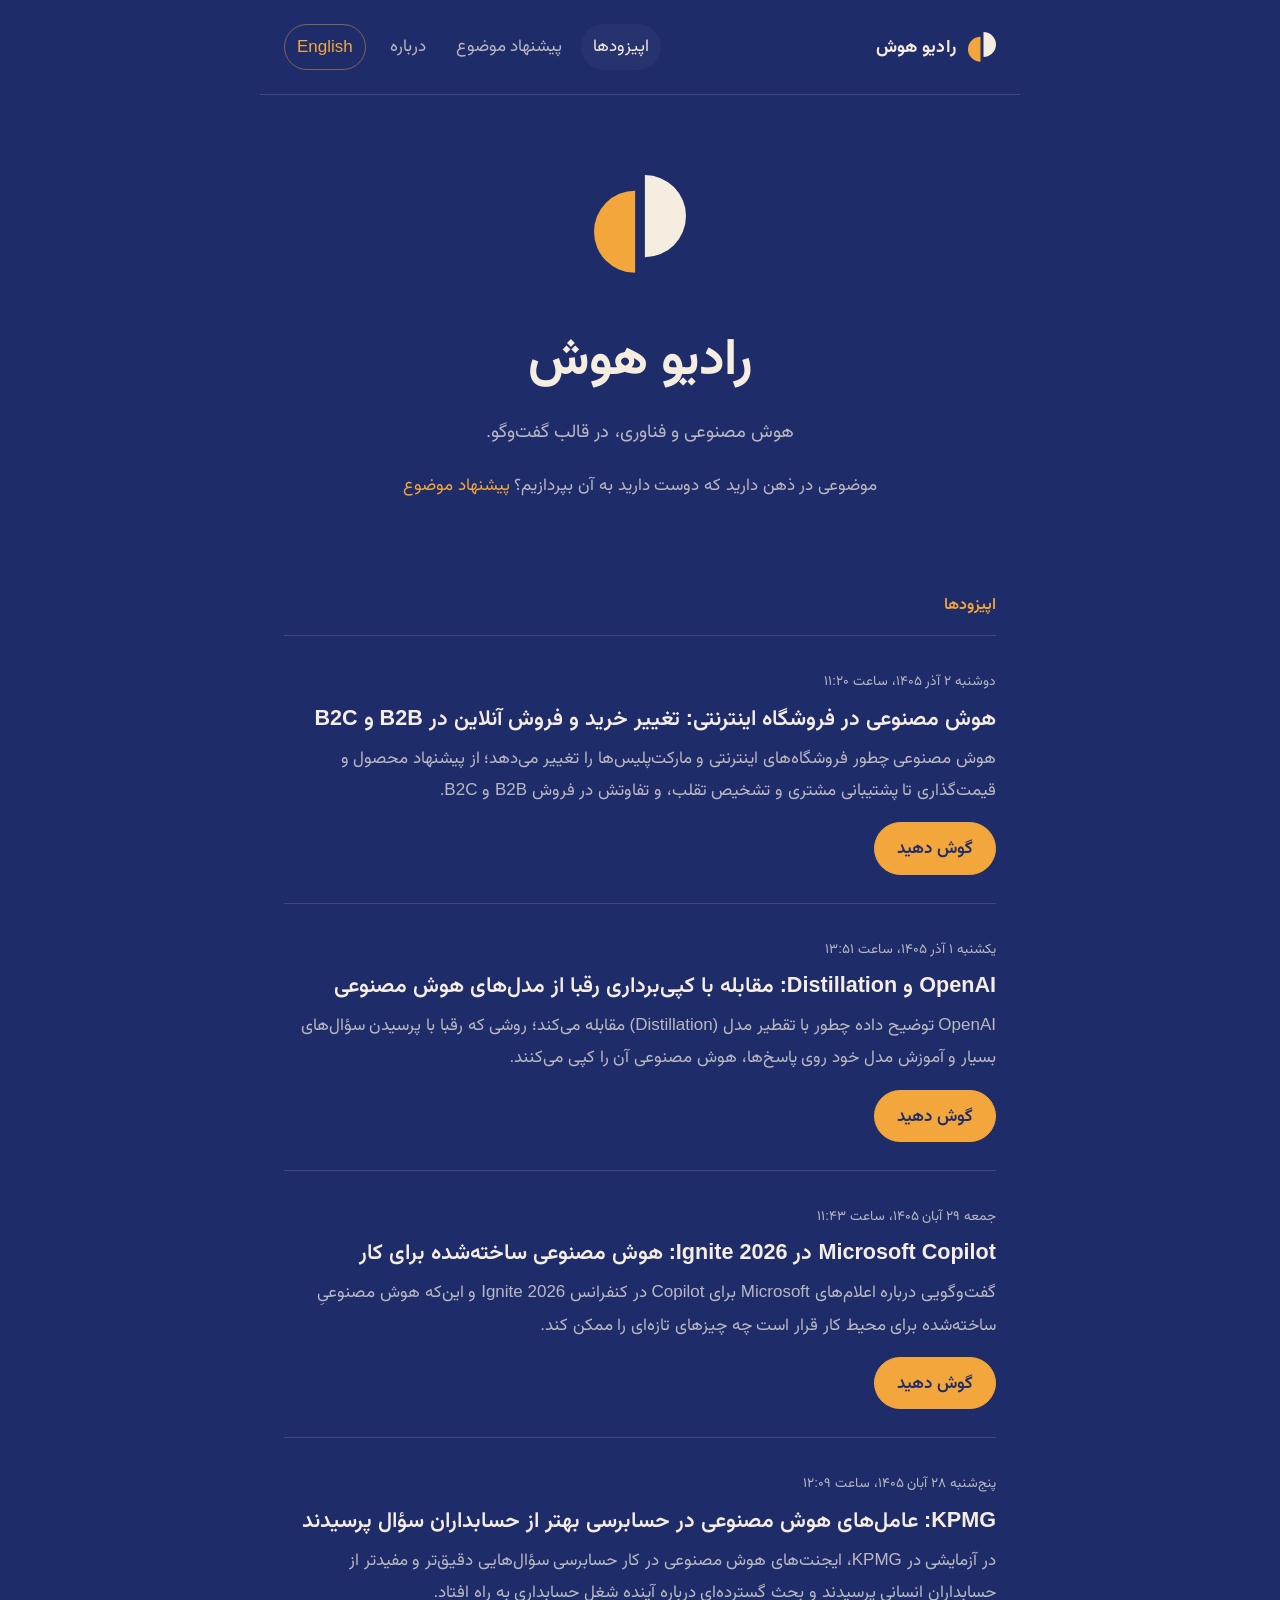
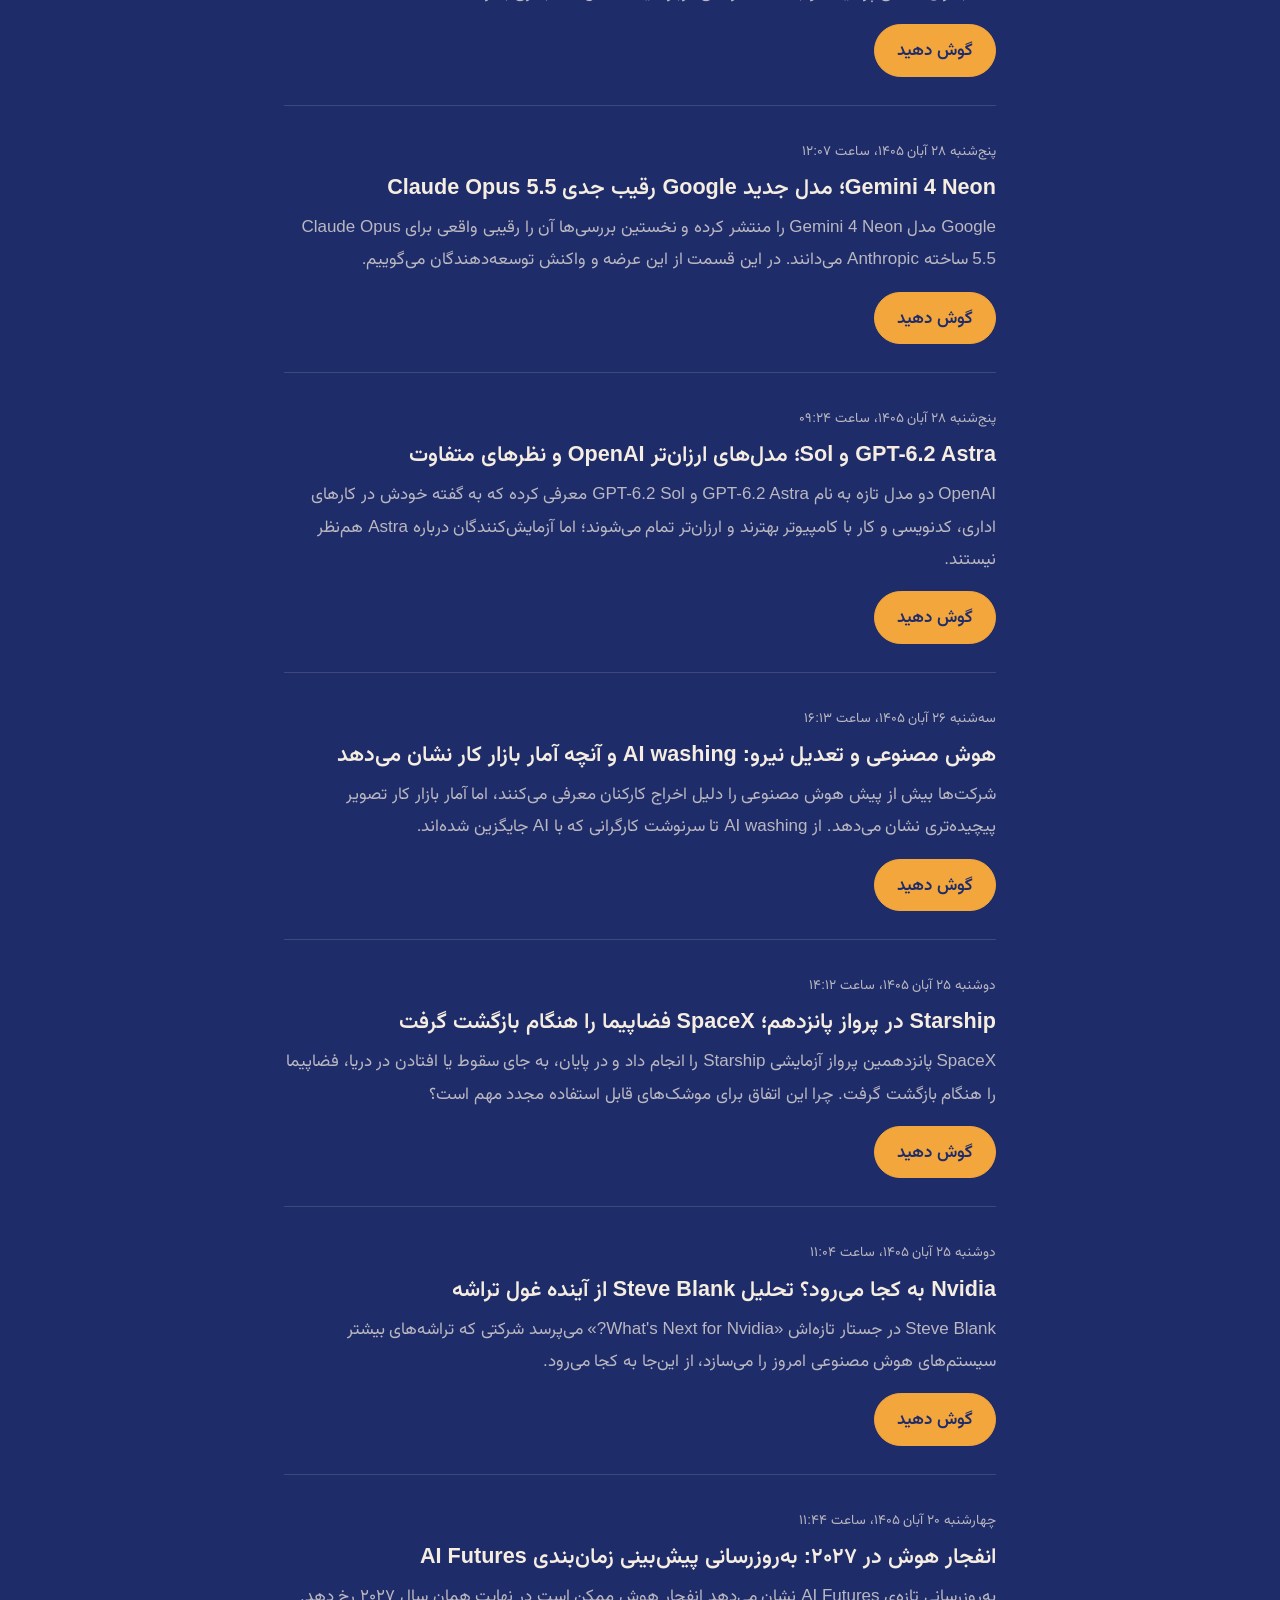
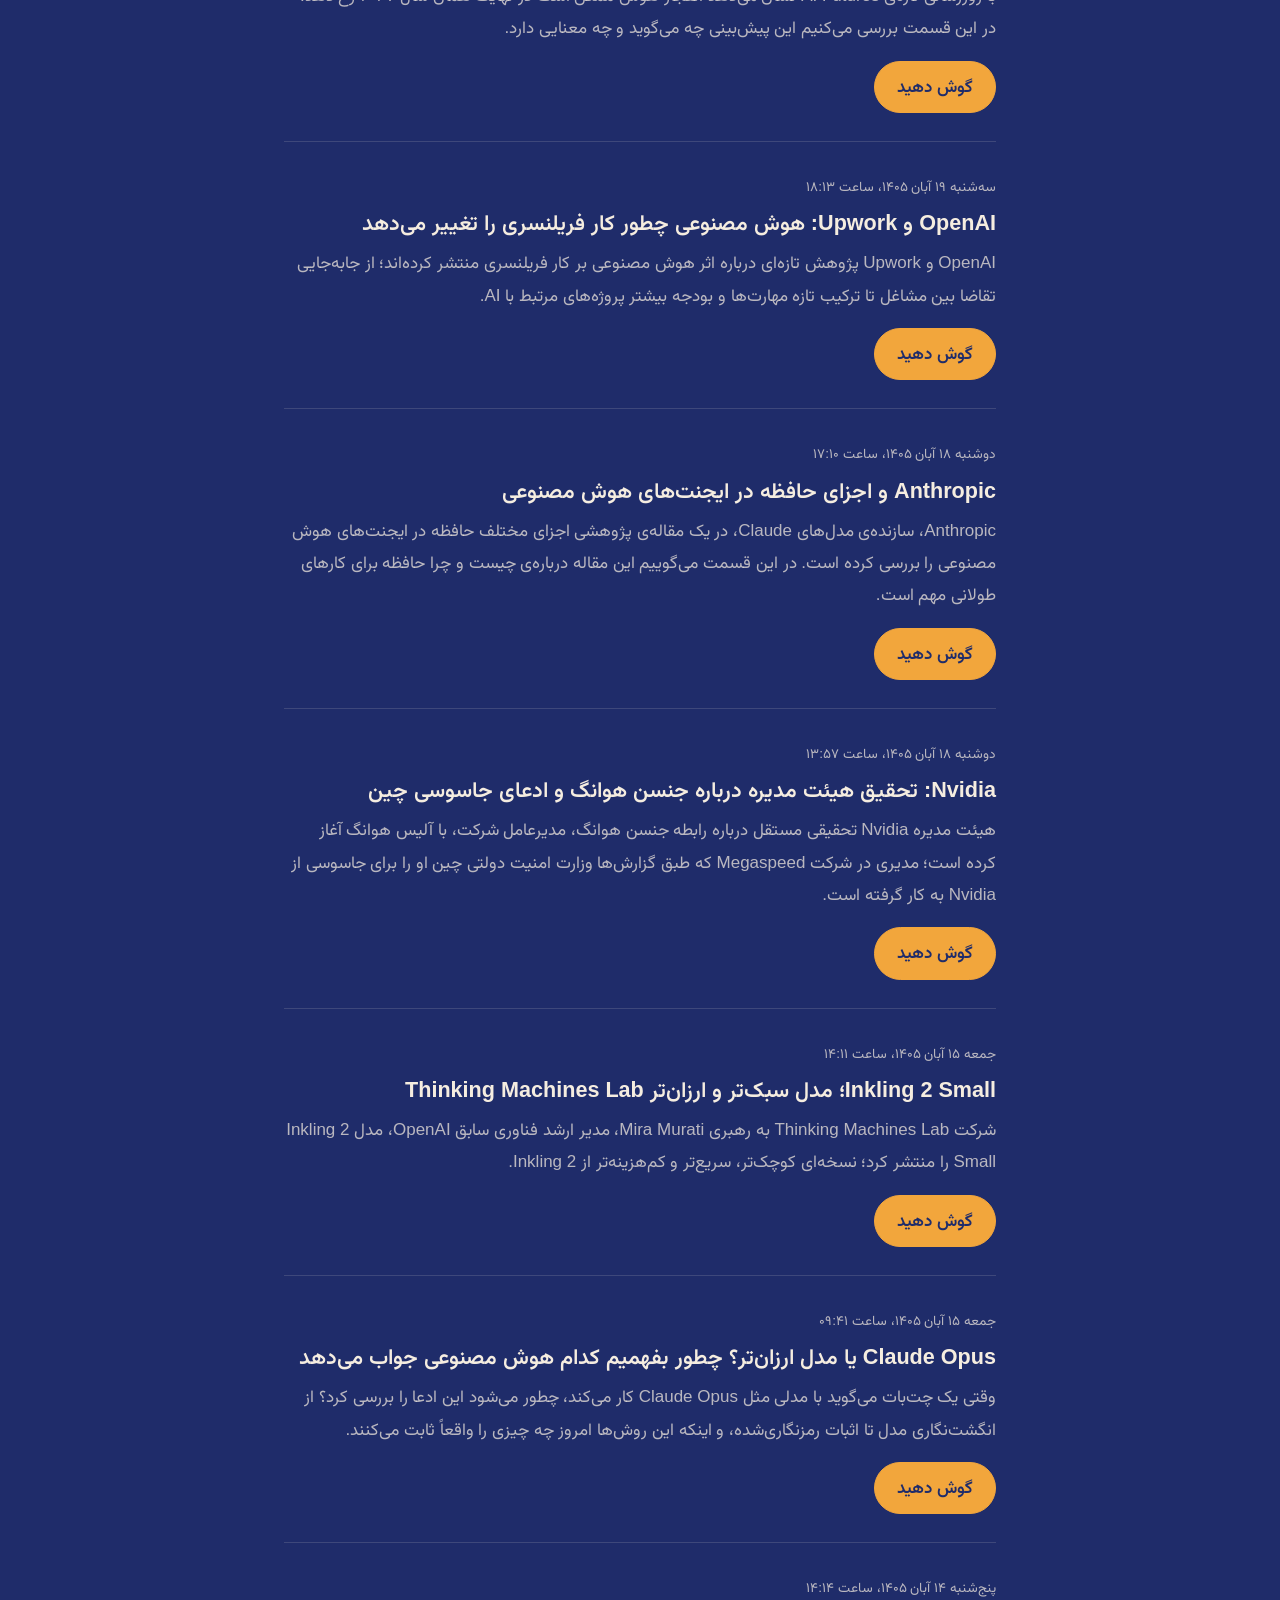
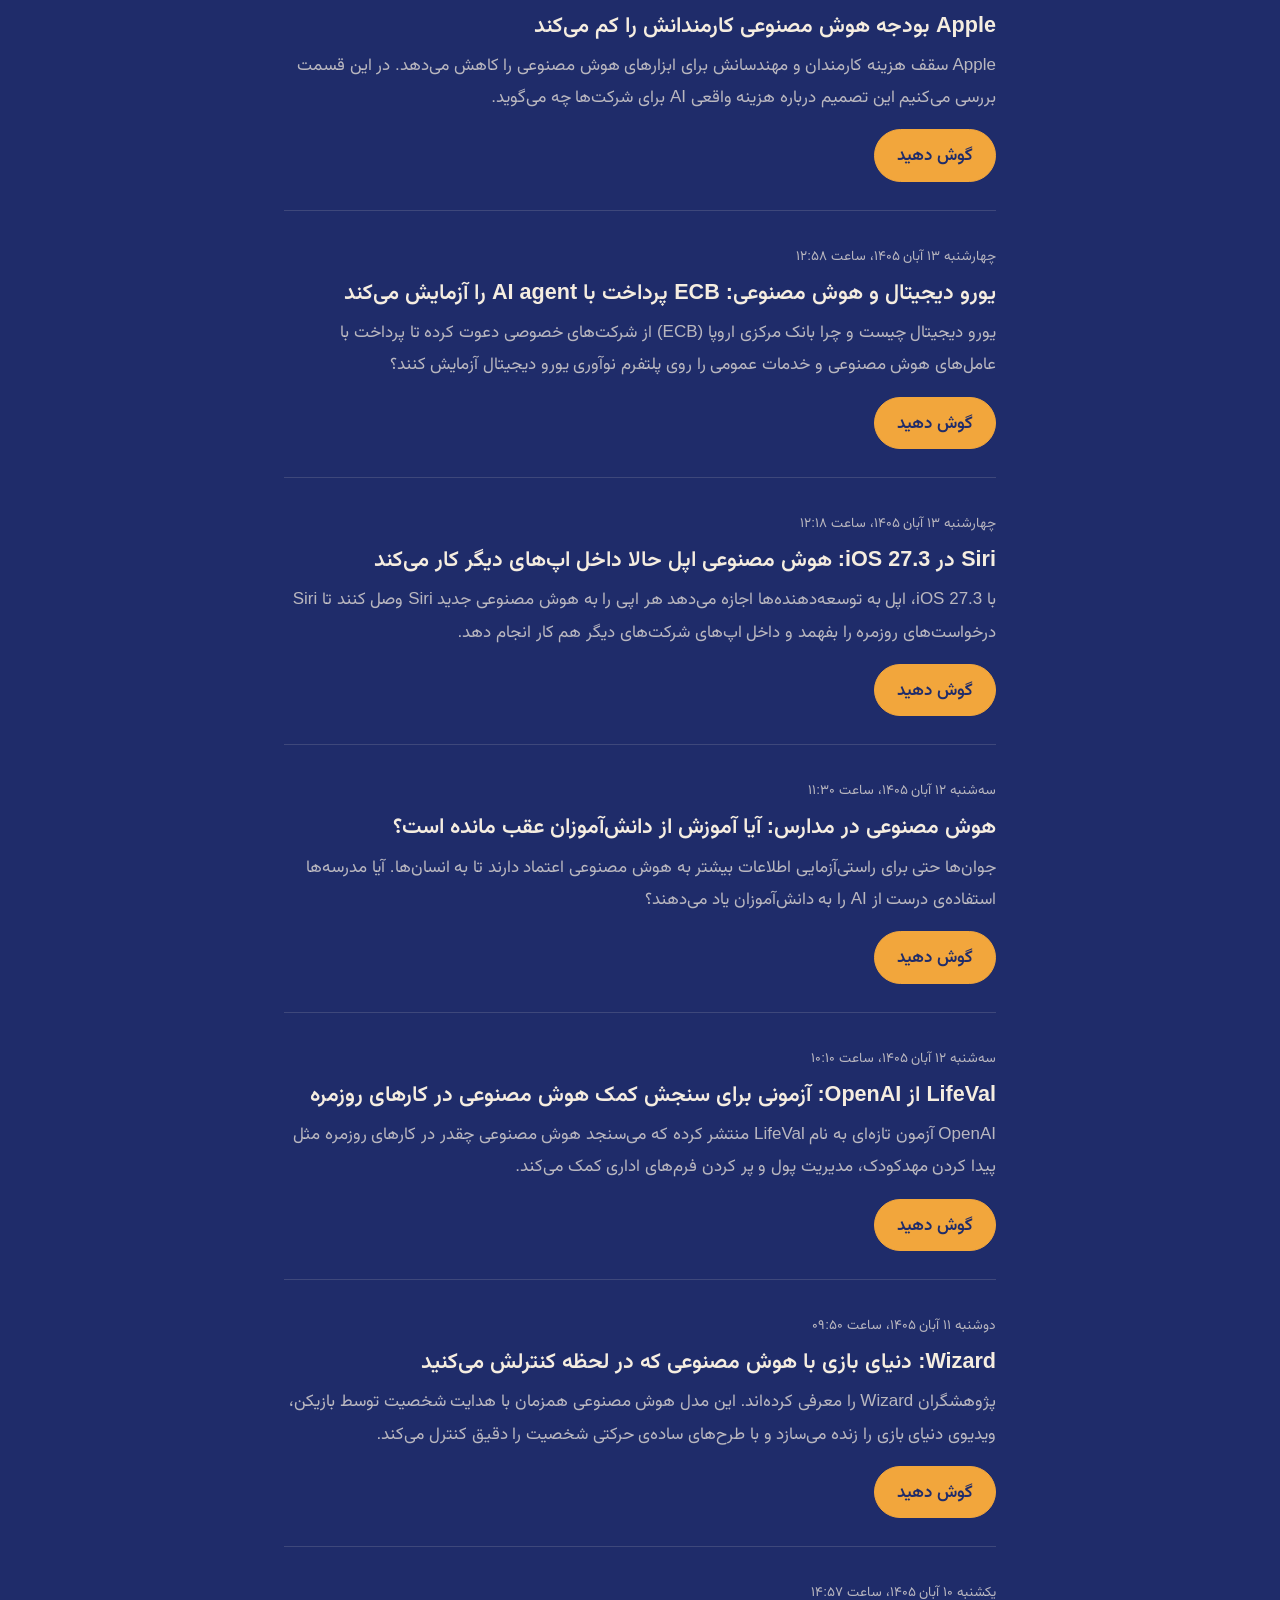
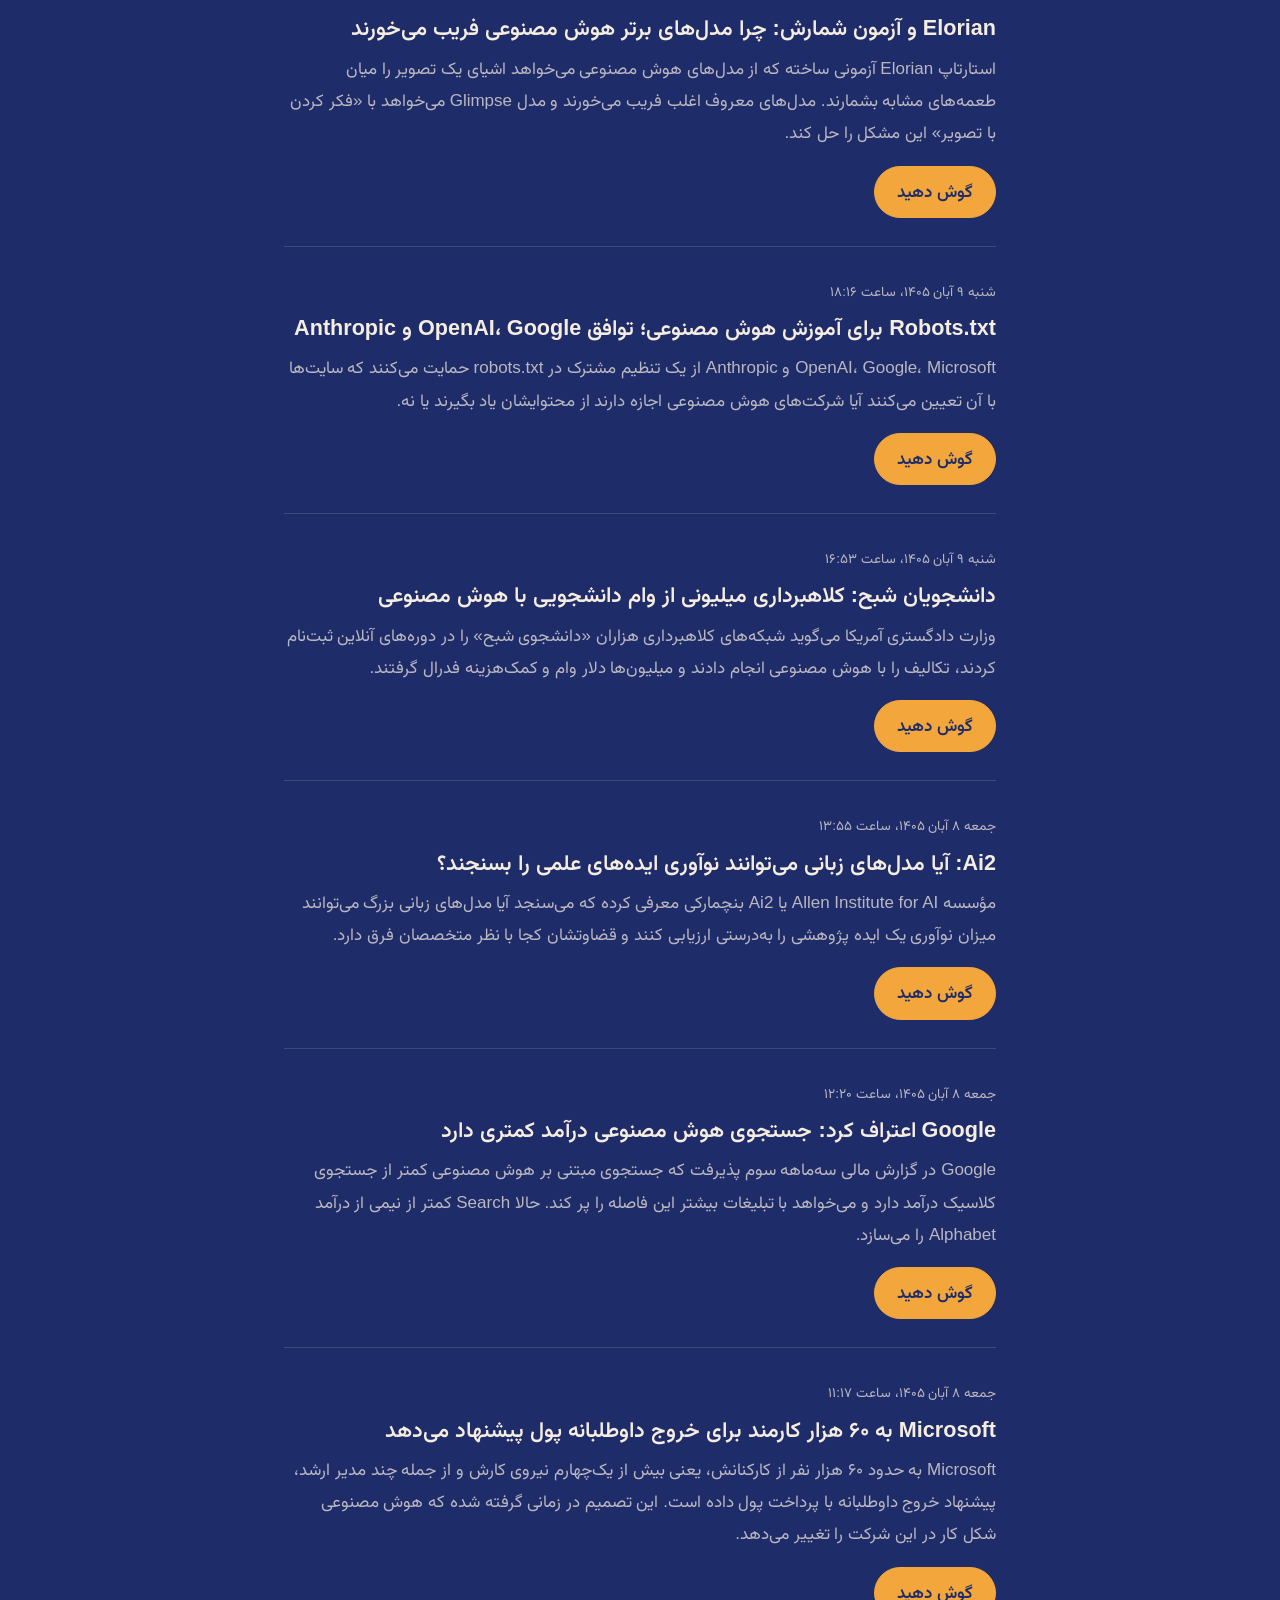
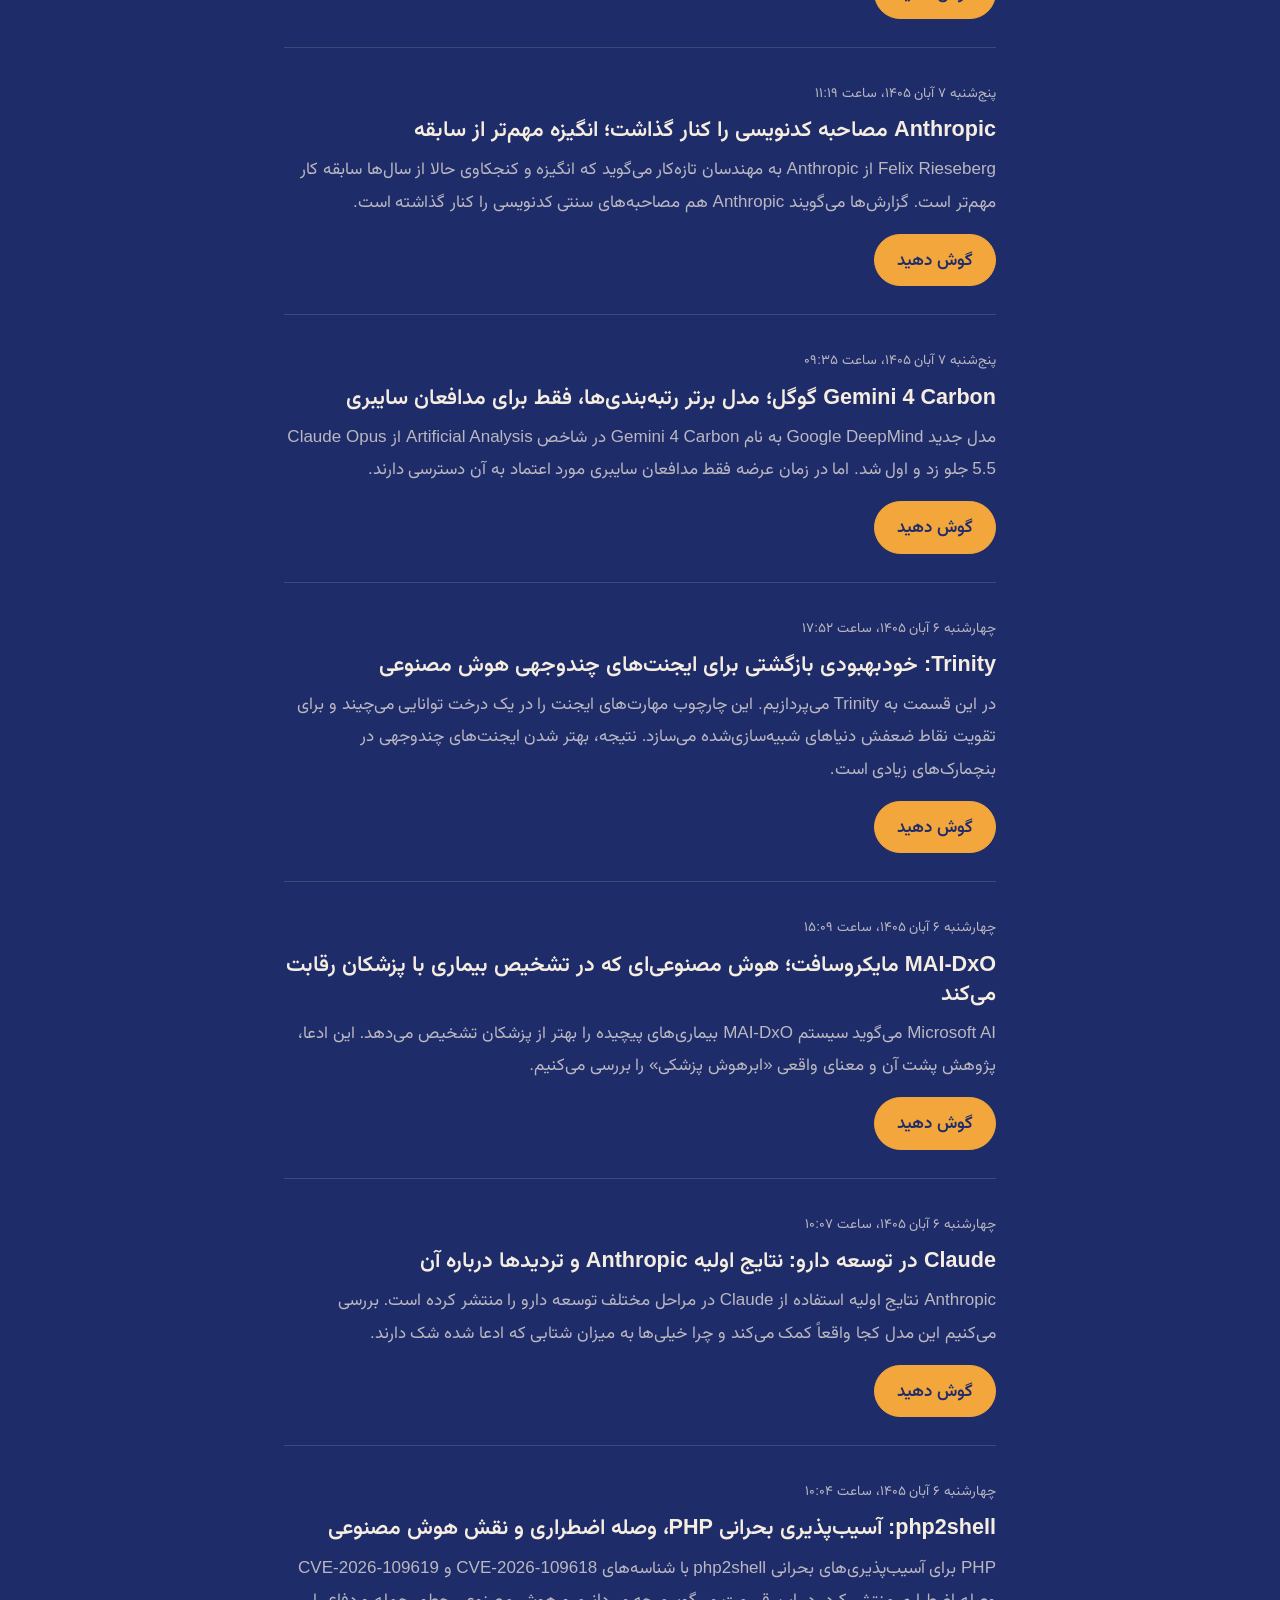
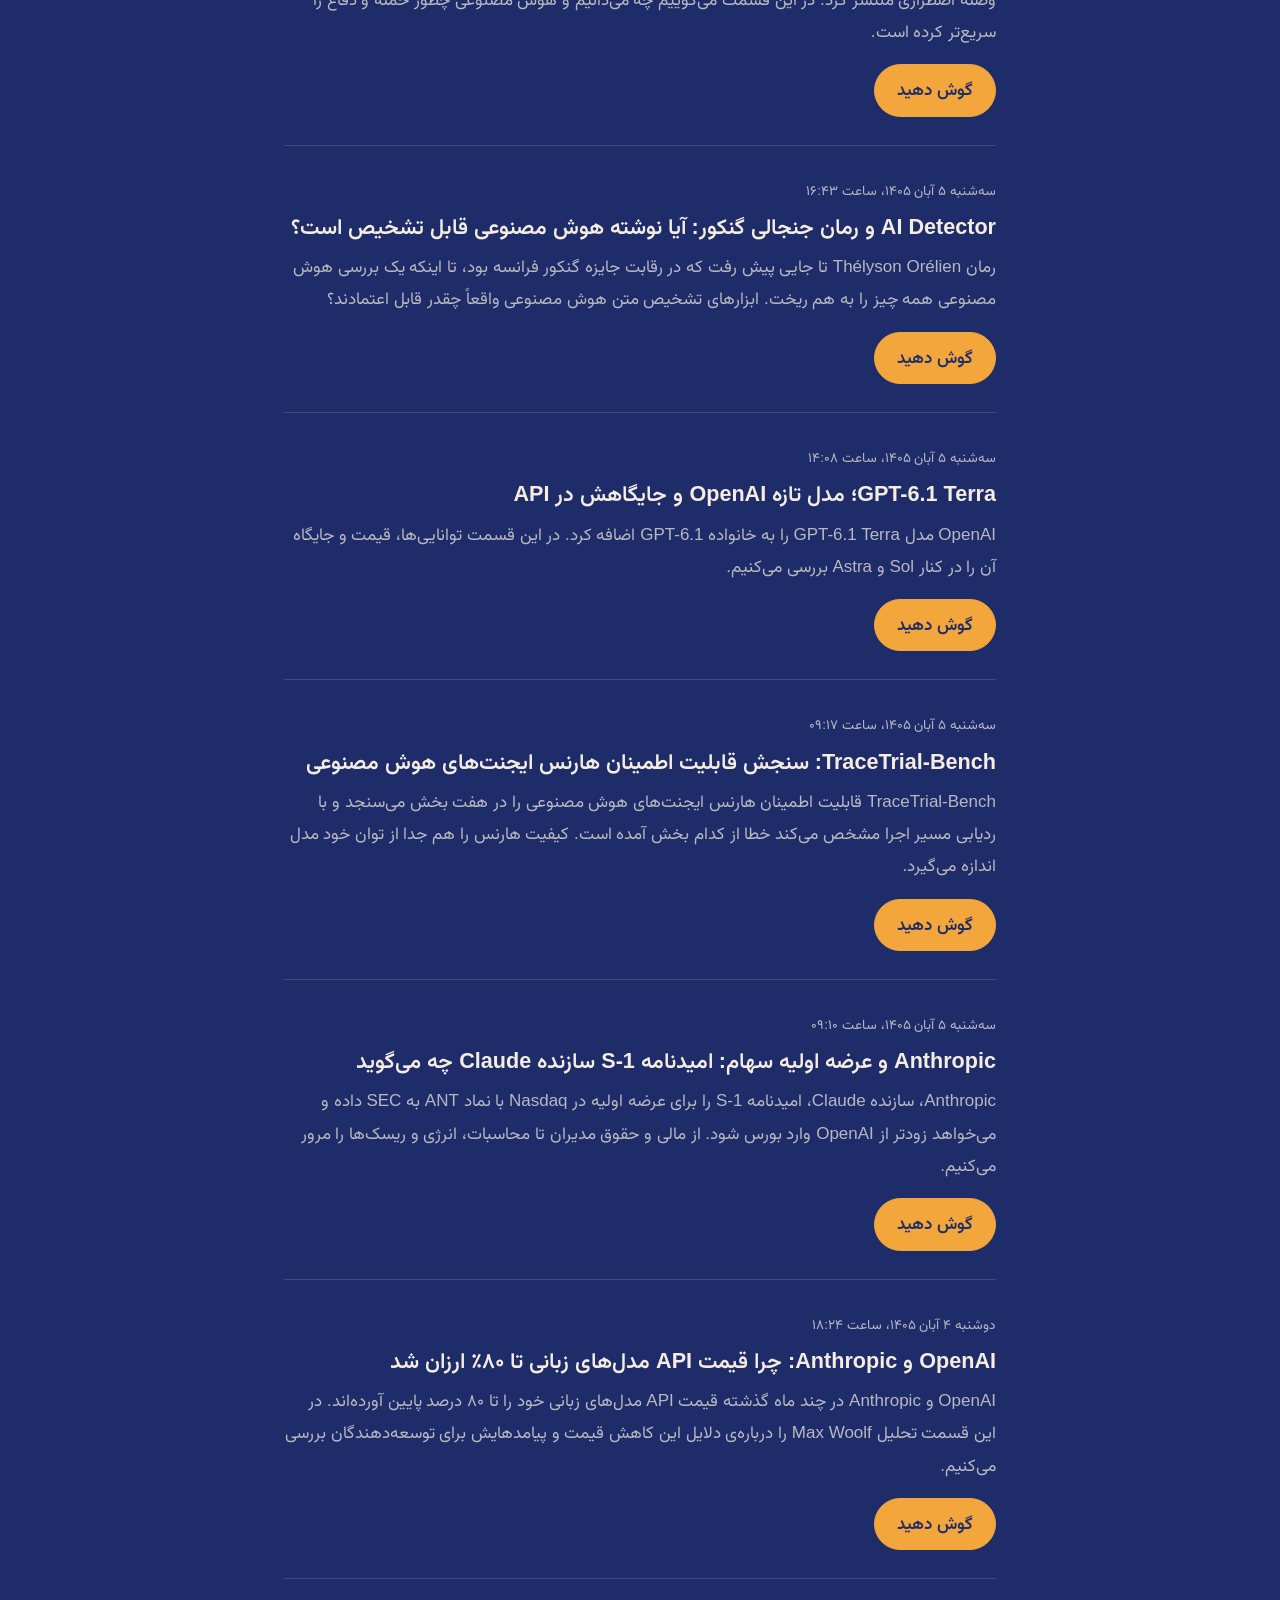
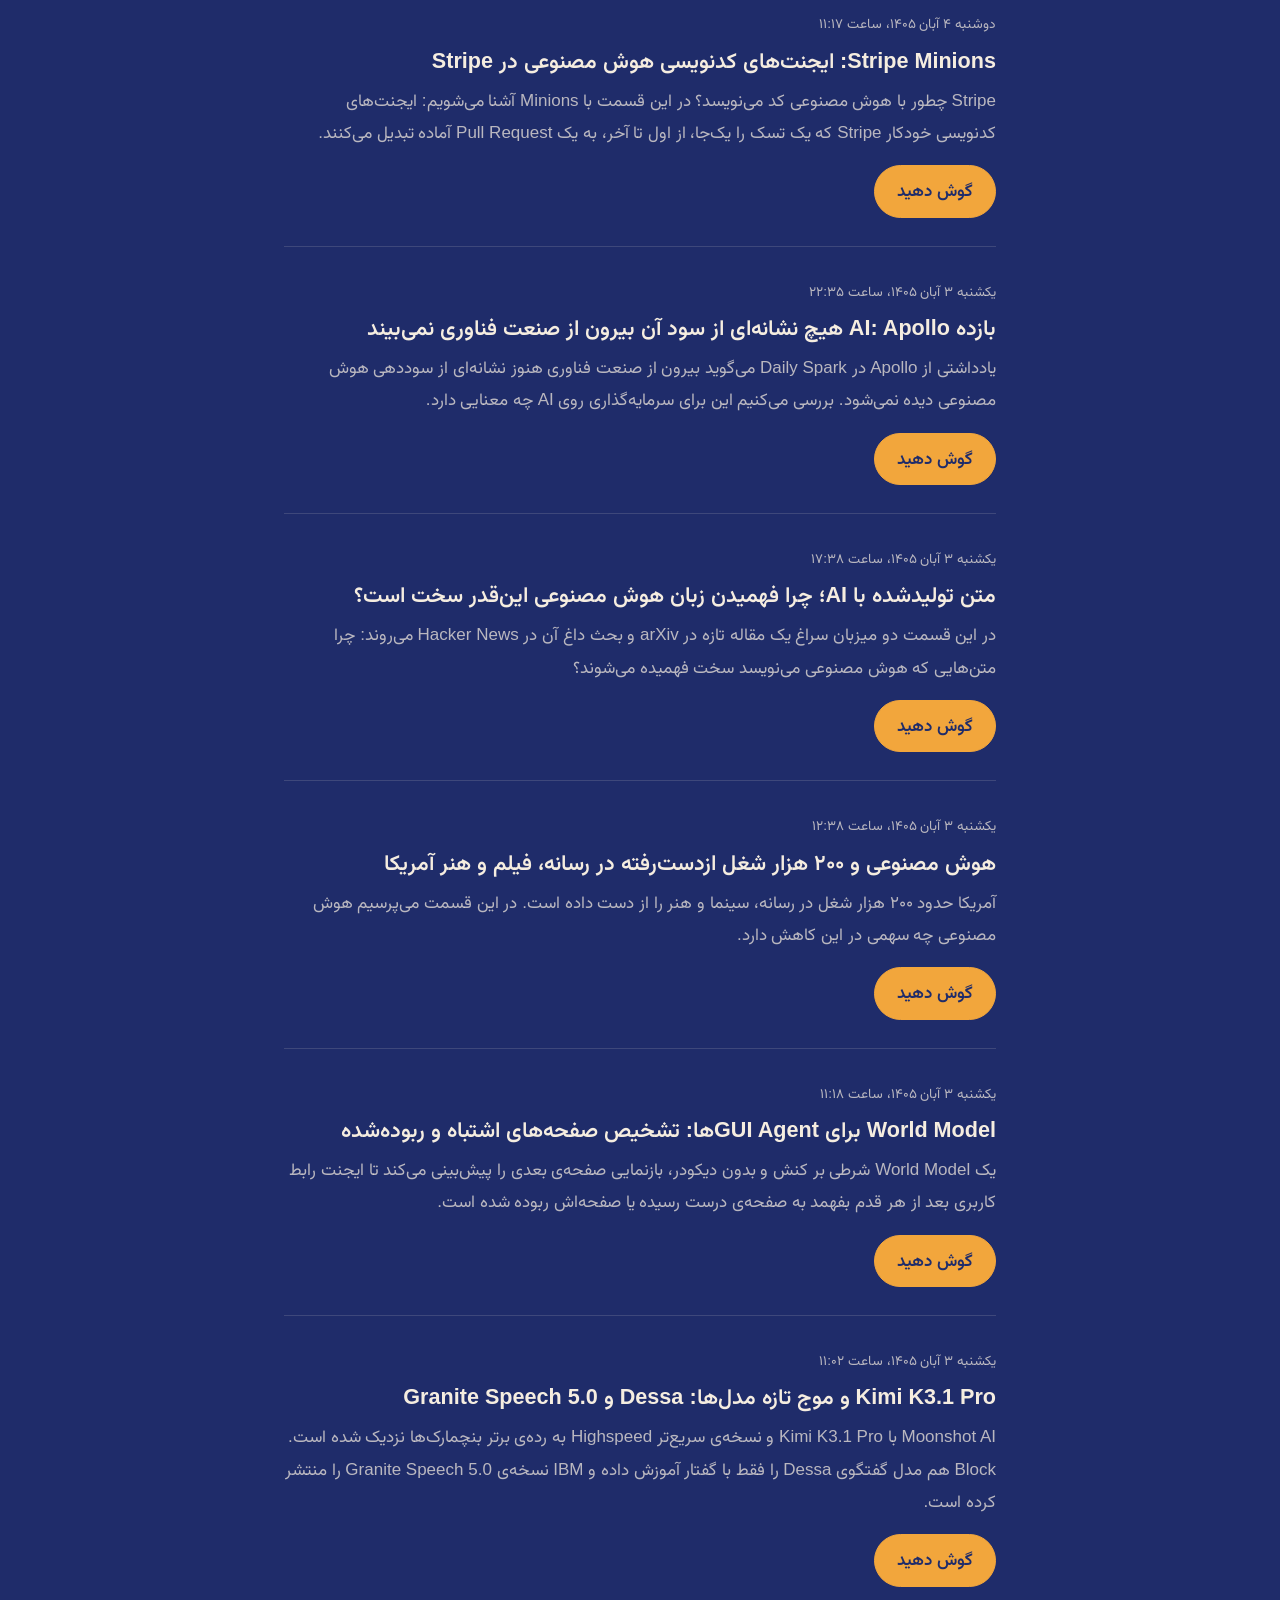
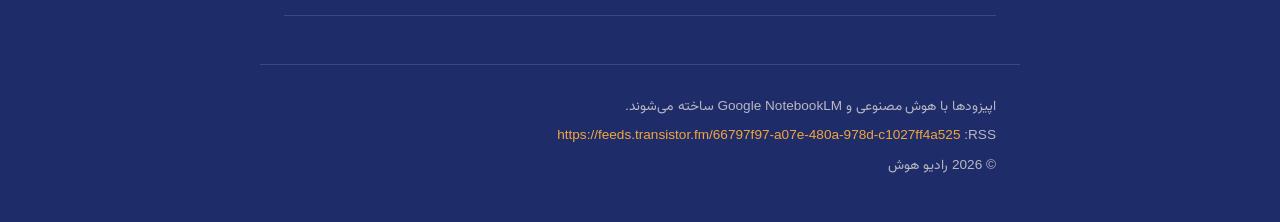
==== commit dc8ea096: "Update website" ====
--- a/fa/index.html
+++ b/fa/index.html
@@ -24,7 +24,7 @@
 <link rel="alternate" hreflang="fa" href="https://radiohoosh.com/fa/">
 <link rel="alternate" hreflang="x-default" href="https://radiohoosh.com/">
 <link rel="alternate" type="application/rss+xml" title="رادیو هوش" href="https://feeds.transistor.fm/66797f97-a07e-480a-978d-c1027ff4a525">
-<script type="application/ld+json">{"@context":"https://schema.org","@type":"PodcastSeries","name":"رادیو هوش","description":"هوش مصنوعی و فناوری، در قالب گفت‌وگو.","url":"https://radiohoosh.com/fa/","inLanguage":"fa","webFeed":"https://feeds.transistor.fm/66797f97-a07e-480a-978d-c1027ff4a525","image":"https://radiohoosh.com/share-fa.png","author":{"@type":"Person","name":"کسری قاسم‌پور","url":"https://www.linkedin.com/in/kasraq"},"publisher":{"@type":"Person","name":"کسری قاسم‌پور","url":"https://www.linkedin.com/in/kasraq"},"episode":[{"@type":"PodcastEpisode","name":"OpenAI و Distillation: مقابله با کپی‌برداری رقبا از مدل‌های هوش مصنوعی","description":"OpenAI توضیح داده چطور با تقطیر مدل (Distillation) مقابله می‌کند؛ روشی که رقبا با پرسیدن سؤال‌های بسیار و آموزش مدل خود روی پاسخ‌ها، هوش مصنوعی آن را کپی می‌کنند.","datePublished":"2026-11-22T13:51+01:00","url":"https://share.transistor.fm/s/913445b5","inLanguage":"fa","keywords":"OpenAI, Distillation, تقطیر مدل, تقطیر دانش, کپی مدل هوش مصنوعی, ChatGPT, OpenAI API, هوش مصنوعی چین, رقابت هوش مصنوعی آمریکا و چین, امنیت هوش مصنوعی, اخبار هوش مصنوعی, هوش مصنوعی, AI, اخبار تکنولوژی"},{"@type":"PodcastEpisode","name":"Microsoft Copilot در Ignite 2026: هوش مصنوعی ساخته‌شده برای کار","description":"گفت‌وگویی درباره اعلام‌های Microsoft برای Copilot در کنفرانس Ignite 2026 و این‌که هوش مصنوعیِ ساخته‌شده برای محیط کار قرار است چه چیزهای تازه‌ای را ممکن کند.","datePublished":"2026-11-20T11:43+01:00","url":"https://share.transistor.fm/s/474b57dc","inLanguage":"fa","keywords":"Microsoft Copilot, Copilot, Microsoft Ignite, Ignite 2026, Microsoft 365 Copilot, کوپایلت مایکروسافت, مایکروسافت, کنفرانس Ignite مایکروسافت, هوش مصنوعی مایکروسافت, هوش مصنوعی در محیط کار, دستیار هوش مصنوعی, هوش مصنوعی سازمانی, اخبار هوش مصنوعی, اخبار تکنولوژی, هوش مصنوعی"},{"@type":"PodcastEpisode","name":"KPMG: عامل‌های هوش مصنوعی در حسابرسی بهتر از حسابداران سؤال پرسیدند","description":"در آزمایشی در KPMG، ایجنت‌های هوش مصنوعی در کار حسابرسی سؤال‌هایی دقیق‌تر و مفیدتر از حسابداران انسانی پرسیدند و بحث گسترده‌ای درباره آینده شغل حسابداری به راه افتاد.","datePublished":"2026-11-19T12:09+01:00","url":"https://share.transistor.fm/s/b3968057","inLanguage":"fa","keywords":"KPMG, KPMG AI, AI Agents, ایجنت هوش مصنوعی, هوش مصنوعی در حسابرسی, هوش مصنوعی در حسابداری, آینده شغل حسابداری, آیا هوش مصنوعی جای حسابداران را می‌گیرد, حسابرسی مالی, AI in accounting, AI audit, هوش مصنوعی و بازار کار, اخبار هوش مصنوعی, هوش مصنوعی, AI news"},{"@type":"PodcastEpisode","name":"Gemini 4 Neon؛ مدل جدید Google رقیب جدی Claude Opus 5.5","description":"Google مدل Gemini 4 Neon را منتشر کرده و نخستین بررسی‌ها آن را رقیبی واقعی برای Claude Opus 5.5 ساخته Anthropic می‌دانند. در این قسمت از این عرضه و واکنش توسعه‌دهندگان می‌گوییم.","datePublished":"2026-11-19T12:07+01:00","url":"https://share.transistor.fm/s/3ab361e7","inLanguage":"fa","keywords":"Gemini 4 Neon, Gemini 4, Google Gemini, Claude Opus 5.5, Gemini vs Claude, Anthropic, مدل جدید گوگل, جمینای, مقایسه Gemini و Claude, بهترین مدل هوش مصنوعی, رقابت Google و OpenAI و Anthropic, مدل زبانی بزرگ, اخبار هوش مصنوعی, هوش مصنوعی, AI news"},{"@type":"PodcastEpisode","name":"GPT-6.2 Astra و Sol؛ مدل‌های ارزان‌تر OpenAI و نظرهای متفاوت","description":"OpenAI دو مدل تازه به نام GPT-6.2 Astra و GPT-6.2 Sol معرفی کرده که به گفته خودش در کارهای اداری، کدنویسی و کار با کامپیوتر بهترند و ارزان‌تر تمام می‌شوند؛ اما آزمایش‌کنندگان درباره Astra هم‌نظر نیستند.","datePublished":"2026-11-19T09:24+01:00","url":"https://share.transistor.fm/s/27af4df0","inLanguage":"fa","keywords":"GPT-6.2, GPT-6.2 Astra, GPT-6.2 Sol, OpenAI, ChatGPT, مدل جدید OpenAI, بررسی GPT-6.2, هوش مصنوعی, اخبار هوش مصنوعی, هوش مصنوعی برای کدنویسی, قیمت مدل‌های هوش مصنوعی, بنچمارک هوش مصنوعی, مدل زبانی بزرگ, AI news, پادکست هوش مصنوعی"},{"@type":"PodcastEpisode","name":"هوش مصنوعی و تعدیل نیرو: AI washing و آنچه آمار بازار کار نشان می‌دهد","description":"شرکت‌ها بیش از پیش هوش مصنوعی را دلیل اخراج کارکنان معرفی می‌کنند، اما آمار بازار کار تصویر پیچیده‌تری نشان می‌دهد. از AI washing تا سرنوشت کارگرانی که با AI جایگزین شده‌اند.","datePublished":"2026-11-17T16:13+01:00","url":"https://share.transistor.fm/s/bcb12f2a","inLanguage":"fa","keywords":"هوش مصنوعی و اشتغال, اخراج به خاطر هوش مصنوعی, تعدیل نیرو هوش مصنوعی, AI washing, AI layoffs, جایگزینی شغل با هوش مصنوعی, آینده کار, بازار کار آمریکا, تأثیر هوش مصنوعی بر مشاغل, AI and jobs, اتوماسیون و بیکاری, اخبار هوش مصنوعی, پادکست فارسی هوش مصنوعی, پادکست فناوری"},{"@type":"PodcastEpisode","name":"Starship در پرواز پانزدهم؛ SpaceX فضاپیما را هنگام بازگشت گرفت","description":"SpaceX پانزدهمین پرواز آزمایشی Starship را انجام داد و در پایان، به جای سقوط یا افتادن در دریا، فضاپیما را هنگام بازگشت گرفت. چرا این اتفاق برای موشک‌های قابل استفاده مجدد مهم است؟","datePublished":"2026-11-16T14:12+01:00","url":"https://share.transistor.fm/s/fa9b1830","inLanguage":"fa","keywords":"SpaceX Starship, Starship Flight 15, استارشیپ, اسپیس ایکس, پرواز ۱۵ استارشیپ, گرفتن موشک, پرواز آزمایشی Starship, موشک قابل استفاده مجدد, reusable rocket, هزینه پرتاب فضایی, سفر به ماه و مریخ, پرتاب ماهواره, اخبار فضایی, اخبار تکنولوژی, پادکست فارسی تکنولوژی"},{"@type":"PodcastEpisode","name":"Nvidia به کجا می‌رود؟ تحلیل Steve Blank از آینده غول تراشه","description":"Steve Blank در جستار تازه‌اش «What's Next for Nvidia?» می‌پرسد شرکتی که تراشه‌های بیشتر سیستم‌های هوش مصنوعی امروز را می‌سازد، از این‌جا به کجا می‌رود.","datePublished":"2026-11-16T11:04+01:00","url":"https://share.transistor.fm/s/2446944c","inLanguage":"fa","keywords":"Nvidia, انویدیا, Steve Blank, استیو بلنک, آینده انویدیا, تراشه هوش مصنوعی, Nvidia GPU, کارت گرافیک انویدیا, Hacker News, AI chips, سخت‌افزار هوش مصنوعی, صنعت نیمه‌رسانا, سرمایه‌گذاری در هوش مصنوعی, اخبار هوش مصنوعی, پادکست فارسی تکنولوژی"},{"@type":"PodcastEpisode","name":"انفجار هوش در ۲۰۲۷: به‌روزرسانی پیش‌بینی زمان‌بندی AI Futures","description":"به‌روزرسانی تازه‌ی AI Futures نشان می‌دهد انفجار هوش ممکن است در نهایت همان سال ۲۰۲۷ رخ دهد. در این قسمت بررسی می‌کنیم این پیش‌بینی چه می‌گوید و چه معنایی دارد.","datePublished":"2026-11-11T11:44+01:00","url":"https://share.transistor.fm/s/0c7f3c24","inLanguage":"fa","keywords":"AI Futures Project, AI 2027, انفجار هوش, intelligence explosion, انفجار هوش ۲۰۲۷, پیش‌بینی هوش مصنوعی, زمان‌بندی هوش مصنوعی, AI timelines, هوش مصنوعی عمومی, AGI, ابرهوش, ایمنی هوش مصنوعی, آینده هوش مصنوعی, اخبار هوش مصنوعی, پادکست هوش مصنوعی"},{"@type":"PodcastEpisode","name":"OpenAI و Upwork: هوش مصنوعی چطور کار فریلنسری را تغییر می‌دهد","description":"OpenAI و Upwork پژوهش تازه‌ای درباره اثر هوش مصنوعی بر کار فریلنسری منتشر کرده‌اند؛ از جابه‌جایی تقاضا بین مشاغل تا ترکیب تازه مهارت‌ها و بودجه بیشتر پروژه‌های مرتبط با AI.","datePublished":"2026-11-10T18:13+01:00","url":"https://share.transistor.fm/s/578abd93","inLanguage":"fa","keywords":"OpenAI, Upwork, پژوهش OpenAI و Upwork, هوش مصنوعی و فریلنسری, کار فریلنسری, فریلنسر, AI freelance, تاثیر هوش مصنوعی بر شغل‌ها, آینده کار, بازار کار و هوش مصنوعی, مهارت‌های پردرآمد, اخبار هوش مصنوعی, هوش مصنوعی, AI"},{"@type":"PodcastEpisode","name":"Anthropic و اجزای حافظه در ایجنت‌های هوش مصنوعی","description":"Anthropic، سازنده‌ی مدل‌های Claude، در یک مقاله‌ی پژوهشی اجزای مختلف حافظه در ایجنت‌های هوش مصنوعی را بررسی کرده است. در این قسمت می‌گوییم این مقاله درباره‌ی چیست و چرا حافظه برای کارهای طولانی مهم است.","datePublished":"2026-11-09T17:10+01:00","url":"https://share.transistor.fm/s/33442db6","inLanguage":"fa","keywords":"Anthropic, Claude, حافظه ایجنت, ایجنت هوش مصنوعی, عامل هوش مصنوعی, حافظه هوش مصنوعی, agent memory, AI agent, پژوهش Anthropic, مدل‌های Claude, Hacker News, اخبار هوش مصنوعی, هوش مصنوعی, پادکست هوش مصنوعی"},{"@type":"PodcastEpisode","name":"Nvidia: تحقیق هیئت مدیره درباره جنسن هوانگ و ادعای جاسوسی چین","description":"هیئت مدیره Nvidia تحقیقی مستقل درباره رابطه جنسن هوانگ، مدیرعامل شرکت، با آلیس هوانگ آغاز کرده است؛ مدیری در شرکت Megaspeed که طبق گزارش‌ها وزارت امنیت دولتی چین او را برای جاسوسی از Nvidia به کار گرفته است.","datePublished":"2026-11-09T13:57+01:00","url":"https://share.transistor.fm/s/ad463496","inLanguage":"fa","keywords":"Nvidia, انویدیا, Jensen Huang, جنسن هوانگ, تحقیق درباره جنسن هوانگ, هیئت مدیره انویدیا, Alice Huang, Megaspeed, جاسوسی چین, وزارت امنیت دولتی چین, مدیرعامل انویدیا, تراشه هوش مصنوعی, AI chips, اخبار هوش مصنوعی, اخبار تکنولوژی"},{"@type":"PodcastEpisode","name":"Inkling 2 Small؛ مدل سبک‌تر و ارزان‌تر Thinking Machines Lab","description":"شرکت Thinking Machines Lab به رهبری Mira Murati، مدیر ارشد فناوری سابق OpenAI، مدل Inkling 2 Small را منتشر کرد؛ نسخه‌ای کوچک‌تر، سریع‌تر و کم‌هزینه‌تر از Inkling 2.","datePublished":"2026-11-06T14:11+01:00","url":"https://share.transistor.fm/s/4b5b36c5","inLanguage":"fa","keywords":"Inkling 2 Small, Inkling 2, Thinking Machines Lab, Mira Murati, میرا موراتی, مدل جدید هوش مصنوعی, مدل زبانی کوچک, مدل هوش مصنوعی سبک, هوش مصنوعی ارزان, استارتاپ هوش مصنوعی, OpenAI, اخبار هوش مصنوعی, هوش مصنوعی برای برنامه‌نویسان, هوش مصنوعی, AI"},{"@type":"PodcastEpisode","name":"Claude Opus یا مدل ارزان‌تر؟ چطور بفهمیم کدام هوش مصنوعی جواب می‌دهد","description":"وقتی یک چت‌بات می‌گوید با مدلی مثل Claude Opus کار می‌کند، چطور می‌شود این ادعا را بررسی کرد؟ از انگشت‌نگاری مدل تا اثبات رمزنگاری‌شده، و اینکه این روش‌ها امروز چه چیزی را واقعاً ثابت می‌کنند.","datePublished":"2026-11-06T09:41+01:00","url":"https://share.transistor.fm/s/be747ade","inLanguage":"fa","keywords":"Claude Opus, Anthropic, راستی‌آزمایی مدل هوش مصنوعی, تشخیص مدل هوش مصنوعی, انگشت‌نگاری مدل, model fingerprinting, provable inference, اثبات رمزنگاری, جایگزینی مدل, مدل زبانی بزرگ, LLM, امنیت هوش مصنوعی, شفافیت هوش مصنوعی, چت‌بات, اخبار هوش مصنوعی"},{"@type":"PodcastEpisode","name":"Apple بودجه هوش مصنوعی کارمندانش را کم می‌کند","description":"Apple سقف هزینه کارمندان و مهندسانش برای ابزارهای هوش مصنوعی را کاهش می‌دهد. در این قسمت بررسی می‌کنیم این تصمیم درباره هزینه واقعی AI برای شرکت‌ها چه می‌گوید.","datePublished":"2026-11-05T14:14+01:00","url":"https://share.transistor.fm/s/aa5d57fd","inLanguage":"fa","keywords":"Apple, اپل, بودجه هوش مصنوعی اپل, Apple AI budget, کاهش هزینه اپل, مهندسان اپل, هزینه ابزارهای هوش مصنوعی, AI tools cost, هوش مصنوعی در محیط کار, ابزارهای برنامه‌نویسی هوش مصنوعی, اخبار هوش مصنوعی, اخبار تکنولوژی, هوش مصنوعی, AI"},{"@type":"PodcastEpisode","name":"یورو دیجیتال و هوش مصنوعی: ECB پرداخت با AI agent را آزمایش می‌کند","description":"یورو دیجیتال چیست و چرا بانک مرکزی اروپا (ECB) از شرکت‌های خصوصی دعوت کرده تا پرداخت با عامل‌های هوش مصنوعی و خدمات عمومی را روی پلتفرم نوآوری یورو دیجیتال آزمایش کنند؟","datePublished":"2026-11-04T12:58+01:00","url":"https://share.transistor.fm/s/fab4cc23","inLanguage":"fa","keywords":"یورو دیجیتال, digital euro, بانک مرکزی اروپا, ECB, ارز دیجیتال بانک مرکزی, CBDC, عامل هوش مصنوعی, AI agents, پرداخت با هوش مصنوعی, agentic payments, آینده پرداخت, فین تک, هوش مصنوعی در بانکداری, اخبار هوش مصنوعی"},{"@type":"PodcastEpisode","name":"Siri در iOS 27.3: هوش مصنوعی اپل حالا داخل اپ‌های دیگر کار می‌کند","description":"با iOS 27.3، اپل به توسعه‌دهنده‌ها اجازه می‌دهد هر اپی را به هوش مصنوعی جدید Siri وصل کنند تا Siri درخواست‌های روزمره را بفهمد و داخل اپ‌های شرکت‌های دیگر هم کار انجام دهد.","datePublished":"2026-11-04T12:18+01:00","url":"https://share.transistor.fm/s/31b011a5","inLanguage":"fa","keywords":"Siri, iOS 27.3, هوش مصنوعی Siri, هوش مصنوعی اپل, Apple Intelligence, Siri در اپ‌های دیگر, آپدیت iOS جدید, دستیار هوشمند آیفون, قابلیت‌های جدید iPhone, اخبار اپل, توسعه‌دهندگان iOS, دستیار هوش مصنوعی, اخبار هوش مصنوعی, AI agent, پادکست تکنولوژی"},{"@type":"PodcastEpisode","name":"هوش مصنوعی در مدارس: آیا آموزش از دانش‌آموزان عقب مانده است؟","description":"جوان‌ها حتی برای راستی‌آزمایی اطلاعات بیشتر به هوش مصنوعی اعتماد دارند تا به انسان‌ها. آیا مدرسه‌ها استفاده‌ی درست از AI را به دانش‌آموزان یاد می‌دهند؟","datePublished":"2026-11-03T11:30+01:00","url":"https://share.transistor.fm/s/61c22aec","inLanguage":"fa","keywords":"هوش مصنوعی در مدارس, هوش مصنوعی و آموزش, AI in education, گزارش Seldon, اعتماد جوانان به هوش مصنوعی, راستی‌آزمایی با هوش مصنوعی, دانش‌آموزان و هوش مصنوعی, سواد هوش مصنوعی, AI literacy, تفکر انتقادی, سواد رسانه‌ای, آینده آموزش, ChatGPT در مدرسه, هوش مصنوعی"},{"@type":"PodcastEpisode","name":"LifeVal از OpenAI: آزمونی برای سنجش کمک هوش مصنوعی در کارهای روزمره","description":"OpenAI آزمون تازه‌ای به نام LifeVal منتشر کرده که می‌سنجد هوش مصنوعی چقدر در کارهای روزمره مثل پیدا کردن مهدکودک، مدیریت پول و پر کردن فرم‌های اداری کمک می‌کند.","datePublished":"2026-11-03T10:10+01:00","url":"https://share.transistor.fm/s/3e787165","inLanguage":"fa","keywords":"LifeVal, OpenAI LifeVal, OpenAI, ChatGPT, AI benchmark, بنچمارک هوش مصنوعی, آزمون هوش مصنوعی, ارزیابی هوش مصنوعی, هوش مصنوعی در زندگی روزمره, چت بات, مدیریت مالی با هوش مصنوعی, کارهای اداری با هوش مصنوعی, اخبار هوش مصنوعی, هوش مصنوعی, AI news"},{"@type":"PodcastEpisode","name":"Wizard: دنیای بازی با هوش مصنوعی که در لحظه کنترلش می‌کنید","description":"پژوهشگران Wizard را معرفی کرده‌اند. این مدل هوش مصنوعی همزمان با هدایت شخصیت توسط بازیکن، ویدیوی دنیای بازی را زنده می‌سازد و با طرح‌های ساده‌ی حرکتی شخصیت را دقیق کنترل می‌کند.","datePublished":"2026-11-02T09:50+01:00","url":"https://share.transistor.fm/s/a5a612d7","inLanguage":"fa","keywords":"Wizard AI, world model, مدل جهان, بازی با هوش مصنوعی, ساخت بازی با هوش مصنوعی, تولید ویدیو با هوش مصنوعی, تولید ویدیو در لحظه, real-time video generation, موتور بازی هوش مصنوعی, AI game engine, هوش مصنوعی مولد, شبیه‌سازی و آموزش ربات, مقاله هوش مصنوعی, اخبار هوش مصنوعی"},{"@type":"PodcastEpisode","name":"Elorian و آزمون شمارش: چرا مدل‌های برتر هوش مصنوعی فریب می‌خورند","description":"استارتاپ Elorian آزمونی ساخته که از مدل‌های هوش مصنوعی می‌خواهد اشیای یک تصویر را میان طعمه‌های مشابه بشمارند. مدل‌های معروف اغلب فریب می‌خورند و مدل Glimpse می‌خواهد با «فکر کردن با تصویر» این مشکل را حل کند.","datePublished":"2026-11-01T14:57+01:00","url":"https://share.transistor.fm/s/0feb57a3","inLanguage":"fa","keywords":"Elorian, Elorian Glimpse, مدل Glimpse, آزمون شمارش هوش مصنوعی, بینایی ماشین, استدلال تصویری, فکر کردن با تصویر, مدل‌های چندوجهی, بنچمارک هوش مصنوعی, computer vision, multimodal AI, AI benchmark, اخبار هوش مصنوعی, هوش مصنوعی"},{"@type":"PodcastEpisode","name":"Robots.txt برای آموزش هوش مصنوعی؛ توافق OpenAI، Google و Anthropic","description":"OpenAI، Google، Microsoft و Anthropic از یک تنظیم مشترک در robots.txt حمایت می‌کنند که سایت‌ها با آن تعیین می‌کنند آیا شرکت‌های هوش مصنوعی اجازه دارند از محتوایشان یاد بگیرند یا نه.","datePublished":"2026-10-31T18:16+01:00","url":"https://share.transistor.fm/s/1356ff49","inLanguage":"fa","keywords":"robots.txt, robots.txt هوش مصنوعی, آموزش هوش مصنوعی, جلوگیری از آموزش هوش مصنوعی, OpenAI, Google, Microsoft, Anthropic, خزنده هوش مصنوعی, AI training opt-out, داده‌های آموزشی هوش مصنوعی, کپی‌رایت و هوش مصنوعی, رسانه‌ها و هوش مصنوعی, اخبار هوش مصنوعی, هوش مصنوعی"},{"@type":"PodcastEpisode","name":"دانشجویان شبح: کلاهبرداری میلیونی از وام دانشجویی با هوش مصنوعی","description":"وزارت دادگستری آمریکا می‌گوید شبکه‌های کلاهبرداری هزاران «دانشجوی شبح» را در دوره‌های آنلاین ثبت‌نام کردند، تکالیف را با هوش مصنوعی انجام دادند و میلیون‌ها دلار وام و کمک‌هزینه فدرال گرفتند.","datePublished":"2026-10-31T16:53+01:00","url":"https://share.transistor.fm/s/3faa7ad1","inLanguage":"fa","keywords":"دانشجویان شبح, ghost students, کلاهبرداری با هوش مصنوعی, وام دانشجویی آمریکا, کمک هزینه تحصیلی, FAFSA, DOJ, وزارت دادگستری آمریکا, آموزش آنلاین, احراز هویت, هوش مصنوعی مولد, هوش مصنوعی در آموزش, AI fraud, اخبار هوش مصنوعی, اخبار تکنولوژی"},{"@type":"PodcastEpisode","name":"Ai2: آیا مدل‌های زبانی می‌توانند نوآوری ایده‌های علمی را بسنجند؟","description":"مؤسسه Allen Institute for AI یا Ai2 بنچمارکی معرفی کرده که می‌سنجد آیا مدل‌های زبانی بزرگ می‌توانند میزان نوآوری یک ایده پژوهشی را به‌درستی ارزیابی کنند و قضاوتشان کجا با نظر متخصصان فرق دارد.","datePublished":"2026-10-30T13:55+01:00","url":"https://share.transistor.fm/s/d2d49461","inLanguage":"fa","keywords":"Ai2, Allen Institute for AI, بنچمارک نوآوری, novelty benchmark, سنجش نوآوری ایده پژوهشی, مدل زبانی بزرگ, LLM, LLM as a judge, داوری خودکار مقاله, کشف علمی با هوش مصنوعی, هوش مصنوعی در علم, AI for science, اخبار هوش مصنوعی, هوش مصنوعی"},{"@type":"PodcastEpisode","name":"Google اعتراف کرد: جستجوی هوش مصنوعی درآمد کمتری دارد","description":"Google در گزارش مالی سه‌ماهه سوم پذیرفت که جستجوی مبتنی بر هوش مصنوعی کمتر از جستجوی کلاسیک درآمد دارد و می‌خواهد با تبلیغات بیشتر این فاصله را پر کند. حالا Search کمتر از نیمی از درآمد Alphabet را می‌سازد.","datePublished":"2026-10-30T12:20+01:00","url":"https://share.transistor.fm/s/a28a6d1b","inLanguage":"fa","keywords":"Google, گوگل, Alphabet, Google AI search, جستجوی هوش مصنوعی, درآمد گوگل, گزارش مالی گوگل, درآمد Alphabet, تبلیغات گوگل, سهام گوگل, AI Overviews, مدل کسب‌وکار هوش مصنوعی, هوش مصنوعی مولد, اخبار هوش مصنوعی, اخبار تکنولوژی"},{"@type":"PodcastEpisode","name":"Microsoft به ۶۰ هزار کارمند برای خروج داوطلبانه پول پیشنهاد می‌دهد","description":"Microsoft به حدود ۶۰ هزار نفر از کارکنانش، یعنی بیش از یک‌چهارم نیروی کارش و از جمله چند مدیر ارشد، پیشنهاد خروج داوطلبانه با پرداخت پول داده است. این تصمیم در زمانی گرفته شده که هوش مصنوعی شکل کار در این شرکت را تغییر می‌دهد.","datePublished":"2026-10-30T11:17+01:00","url":"https://share.transistor.fm/s/1f39aadb","inLanguage":"fa","keywords":"Microsoft, مایکروسافت, بازخرید کارکنان مایکروسافت, خروج داوطلبانه مایکروسافت, تعدیل نیرو مایکروسافت, Microsoft layoffs, Microsoft buyouts, هوش مصنوعی و اشتغال, جایگزینی شغل با هوش مصنوعی, تعدیل نیرو در شرکت‌های فناوری, آینده کار, AI jobs, اخبار هوش مصنوعی, اخبار فناوری"},{"@type":"PodcastEpisode","name":"Anthropic مصاحبه کدنویسی را کنار گذاشت؛ انگیزه مهم‌تر از سابقه","description":"Felix Rieseberg از Anthropic به مهندسان تازه‌کار می‌گوید که انگیزه و کنجکاوی حالا از سال‌ها سابقه کار مهم‌تر است. گزارش‌ها می‌گویند Anthropic هم مصاحبه‌های سنتی کدنویسی را کنار گذاشته است.","datePublished":"2026-10-29T11:19+01:00","url":"https://share.transistor.fm/s/4dee47af","inLanguage":"fa","keywords":"Anthropic, مصاحبه کدنویسی, Anthropic coding interviews, Felix Rieseberg, استخدام برنامه‌نویس, برنامه‌نویس جونیور, ایجنت کدنویسی, coding agents, Claude Code, هوش مصنوعی و شغل برنامه‌نویسی, آینده مهندسی نرم‌افزار, مصاحبه فنی, اخبار هوش مصنوعی, Latent Space, مسیر شغلی برنامه‌نویسی"},{"@type":"PodcastEpisode","name":"Gemini 4 Carbon گوگل؛ مدل برتر رتبه‌بندی‌ها، فقط برای مدافعان سایبری","description":"مدل جدید Google DeepMind به نام Gemini 4 Carbon در شاخص Artificial Analysis از Claude Opus 5.5 جلو زد و اول شد. اما در زمان عرضه فقط مدافعان سایبری مورد اعتماد به آن دسترسی دارند.","datePublished":"2026-10-29T09:35+01:00","url":"https://share.transistor.fm/s/35504281","inLanguage":"fa","keywords":"Gemini 4 Carbon, جمینای ۴, Google Gemini, Google DeepMind, هوش مصنوعی گوگل, Claude Opus 5.5, Artificial Analysis, رتبه‌بندی مدل‌های هوش مصنوعی, مدل frontier, امنیت سایبری و هوش مصنوعی, مدافعان سایبری, هوش مصنوعی ایجنتی, اخبار هوش مصنوعی, AI news"},{"@type":"PodcastEpisode","name":"Trinity: خودبهبودی بازگشتی برای ایجنت‌های چندوجهی هوش مصنوعی","description":"در این قسمت به Trinity می‌پردازیم. این چارچوب مهارت‌های ایجنت را در یک درخت توانایی می‌چیند و برای تقویت نقاط ضعفش دنیاهای شبیه‌سازی‌شده می‌سازد. نتیجه، بهتر شدن ایجنت‌های چندوجهی در بنچمارک‌های زیادی است.","datePublished":"2026-10-28T17:52+01:00","url":"https://share.transistor.fm/s/9ad3a227","inLanguage":"fa","keywords":"Trinity, Trinity هوش مصنوعی, خودبهبودی بازگشتی, recursive self-improvement, ایجنت هوش مصنوعی, ایجنت چندوجهی, multimodal agents, AI agents, درخت توانایی, محیط آموزشی شبیه‌سازی‌شده, Hugging Face, مقاله هوش مصنوعی, اخبار هوش مصنوعی, یادگیری ماشین, هوش مصنوعی"},{"@type":"PodcastEpisode","name":"MAI-DxO مایکروسافت؛ هوش مصنوعی‌ای که در تشخیص بیماری با پزشکان رقابت می‌کند","description":"Microsoft AI می‌گوید سیستم MAI-DxO بیماری‌های پیچیده را بهتر از پزشکان تشخیص می‌دهد. این ادعا، پژوهش پشت آن و معنای واقعی «ابرهوش پزشکی» را بررسی می‌کنیم.","datePublished":"2026-10-28T15:09+01:00","url":"https://share.transistor.fm/s/21131610","inLanguage":"fa","keywords":"MAI-DxO, Microsoft AI Diagnostic Orchestrator, Microsoft AI, هوش مصنوعی مایکروسافت, ابرهوش پزشکی, medical superintelligence, تشخیص بیماری با هوش مصنوعی, هوش مصنوعی در برابر پزشکان, هوش مصنوعی در پزشکی, تشخیص مرحله‌ای, مدل زبانی در پزشکی, AI in healthcare, فناوری سلامت, اخبار هوش مصنوعی"},{"@type":"PodcastEpisode","name":"Claude در توسعه دارو: نتایج اولیه Anthropic و تردیدها درباره آن","description":"Anthropic نتایج اولیه استفاده از Claude در مراحل مختلف توسعه دارو را منتشر کرده است. بررسی می‌کنیم این مدل کجا واقعاً کمک می‌کند و چرا خیلی‌ها به میزان شتابی که ادعا شده شک دارند.","datePublished":"2026-10-28T10:07+01:00","url":"https://share.transistor.fm/s/ba21a0da","inLanguage":"fa","keywords":"Claude, Anthropic, Claude توسعه دارو, هوش مصنوعی در کشف دارو, هوش مصنوعی در داروسازی, توسعه دارو با هوش مصنوعی, AI drug discovery, مدل زبانی بزرگ, LLM, هوش مصنوعی در پزشکی, کارآزمایی بالینی و هوش مصنوعی, صنعت داروسازی, اخبار هوش مصنوعی, هوش مصنوعی"},{"@type":"PodcastEpisode","name":"php2shell: آسیب‌پذیری بحرانی PHP، وصله اضطراری و نقش هوش مصنوعی","description":"PHP برای آسیب‌پذیری‌های بحرانی php2shell با شناسه‌های CVE-2026-109618 و CVE-2026-109619 وصله اضطراری منتشر کرد. در این قسمت می‌گوییم چه می‌دانیم و هوش مصنوعی چطور حمله و دفاع را سریع‌تر کرده است.","datePublished":"2026-10-28T10:04+01:00","url":"https://share.transistor.fm/s/3cf187ce","inLanguage":"fa","keywords":"php2shell, آسیب‌پذیری php2shell, CVE-2026-109618, CVE-2026-109619, آسیب‌پذیری PHP, وصله امنیتی PHP, PHP vulnerability, ChatGPT, HKCERT, امنیت سایبری, هوش مصنوعی و امنیت, حملات سایبری با هوش مصنوعی, امنیت وب, اخبار هوش مصنوعی, cybersecurity"},{"@type":"PodcastEpisode","name":"AI Detector و رمان جنجالی گنکور: آیا نوشته هوش مصنوعی قابل تشخیص است؟","description":"رمان Thélyson Orélien تا جایی پیش رفت که در رقابت جایزه گنکور فرانسه بود، تا اینکه یک بررسی هوش مصنوعی همه چیز را به هم ریخت. ابزارهای تشخیص متن هوش مصنوعی واقعاً چقدر قابل اعتمادند؟","datePublished":"2026-10-27T16:43+01:00","url":"https://share.transistor.fm/s/5fba8dec","inLanguage":"fa","keywords":"Thélyson Orélien, جایزه گنکور, Goncourt, تشخیص متن هوش مصنوعی, AI detector, ابزار تشخیص هوش مصنوعی, دقت AI detector, رمان نوشته شده با هوش مصنوعی, کتاب هوش مصنوعی, سرقت ادبی, هوش مصنوعی و ادبیات, AI writing, هوش مصنوعی مولد, اخبار هوش مصنوعی, پادکست هوش مصنوعی"},{"@type":"PodcastEpisode","name":"GPT-6.1 Terra؛ مدل تازه OpenAI و جایگاهش در API","description":"OpenAI مدل GPT-6.1 Terra را به خانواده GPT-6.1 اضافه کرد. در این قسمت توانایی‌ها، قیمت و جایگاه آن را در کنار Sol و Astra بررسی می‌کنیم.","datePublished":"2026-10-27T14:08+01:00","url":"https://share.transistor.fm/s/462c35fe","inLanguage":"fa","keywords":"GPT-6.1 Terra, GPT-6.1, OpenAI, مدل جدید OpenAI, OpenAI API, قیمت GPT-6.1 Terra, GPT-6.1 Sol, GPT-6.1 Astra, مقایسه مدل‌های زبانی, مدل زبانی بزرگ, مدل‌های متن‌باز, اخبار هوش مصنوعی, هوش مصنوعی, AI news"},{"@type":"PodcastEpisode","name":"TraceTrial-Bench: سنجش قابلیت اطمینان هارنس ایجنت‌های هوش مصنوعی","description":"TraceTrial-Bench قابلیت اطمینان هارنس ایجنت‌های هوش مصنوعی را در هفت بخش می‌سنجد و با ردیابی مسیر اجرا مشخص می‌کند خطا از کدام بخش آمده است. کیفیت هارنس را هم جدا از توان خود مدل اندازه می‌گیرد.","datePublished":"2026-10-27T09:17+01:00","url":"https://share.transistor.fm/s/7fc8cc4d","inLanguage":"fa","keywords":"TraceTrial-Bench, Trial by Trace, agent harness, هارنس ایجنت, ایجنت هوش مصنوعی, AI agent, بنچمارک ایجنت, ارزیابی ایجنت‌های هوش مصنوعی, قابلیت اطمینان ایجنت, تشخیص منشأ خطا, trajectory tracing, ایجنت کدنویسی, coding agent, دیباگ ایجنت, هوش مصنوعی"},{"@type":"PodcastEpisode","name":"Anthropic و عرضه اولیه سهام: امیدنامه S-1 سازنده Claude چه می‌گوید","description":"Anthropic، سازنده Claude، امیدنامه S-1 را برای عرضه اولیه در Nasdaq با نماد ANT به SEC داده و می‌خواهد زودتر از OpenAI وارد بورس شود. از مالی و حقوق مدیران تا محاسبات، انرژی و ریسک‌ها را مرور می‌کنیم.","datePublished":"2026-10-27T09:10+01:00","url":"https://share.transistor.fm/s/4f224938","inLanguage":"fa","keywords":"Anthropic S-1, Anthropic IPO, عرضه اولیه Anthropic, سهام Anthropic, امیدنامه Anthropic, Claude, Anthropic و OpenAI, عرضه اولیه OpenAI, بورس Nasdaq, شرکت‌های هوش مصنوعی, انرژی دیتاسنتر, توان محاسباتی هوش مصنوعی, اخبار هوش مصنوعی, هوش مصنوعی, AI news"},{"@type":"PodcastEpisode","name":"OpenAI و Anthropic: چرا قیمت API مدل‌های زبانی تا ۸۰٪ ارزان شد","description":"OpenAI و Anthropic در چند ماه گذشته قیمت API مدل‌های زبانی خود را تا ۸۰ درصد پایین آورده‌اند. در این قسمت تحلیل Max Woolf را درباره‌ی دلایل این کاهش قیمت و پیامدهایش برای توسعه‌دهندگان بررسی می‌کنیم.","datePublished":"2026-10-26T18:24+01:00","url":"https://share.transistor.fm/s/4b08e2ab","inLanguage":"fa","keywords":"قیمت API OpenAI, قیمت API Anthropic, قیمت Claude API, Max Woolf, کاهش قیمت مدل‌های زبانی, هزینه API هوش مصنوعی, LLM API pricing, هزینه inference, مدل‌های open-weight, ایجنت هوش مصنوعی, Hacker News, مدل زبانی بزرگ, رقابت OpenAI و Anthropic, اخبار هوش مصنوعی, هوش مصنوعی"},{"@type":"PodcastEpisode","name":"Stripe Minions: ایجنت‌های کدنویسی هوش مصنوعی در Stripe","description":"Stripe چطور با هوش مصنوعی کد می‌نویسد؟ در این قسمت با Minions آشنا می‌شویم: ایجنت‌های کدنویسی خودکار Stripe که یک تسک را یک‌جا، از اول تا آخر، به یک Pull Request آماده تبدیل می‌کنند.","datePublished":"2026-10-26T11:17+01:00","url":"https://share.transistor.fm/s/84dfd81f","inLanguage":"fa","keywords":"Stripe Minions, Stripe AI, هوش مصنوعی در Stripe, ایجنت کدنویسی, ایجنت هوش مصنوعی, AI coding agents, coding agent, کدنویسی با هوش مصنوعی, برنامه‌نویسی با هوش مصنوعی, ایجنت خودکار برنامه‌نویسی, Pull Request, بهره‌وری برنامه‌نویسان, مهندسی نرم‌افزار, AI agents, هوش مصنوعی"},{"@type":"PodcastEpisode","name":"بازده AI: Apollo هیچ نشانه‌ای از سود آن بیرون از صنعت فناوری نمی‌بیند","description":"یادداشتی از Apollo در Daily Spark می‌گوید بیرون از صنعت فناوری هنوز نشانه‌ای از سوددهی هوش مصنوعی دیده نمی‌شود. بررسی می‌کنیم این برای سرمایه‌گذاری روی AI چه معنایی دارد.","datePublished":"2026-10-25T22:35+01:00","url":"https://share.transistor.fm/s/cb49c546","inLanguage":"fa","keywords":"Apollo, Apollo Daily Spark, بازده هوش مصنوعی, سوددهی هوش مصنوعی, بهره‌وری هوش مصنوعی, سرمایه‌گذاری در هوش مصنوعی, تاثیر هوش مصنوعی بر اقتصاد, حباب هوش مصنوعی, AI ROI, AI productivity, AI bubble, Hacker News, اخبار هوش مصنوعی, پادکست فناوری فارسی, هوش مصنوعی"},{"@type":"PodcastEpisode","name":"متن تولیدشده با AI؛ چرا فهمیدن زبان هوش مصنوعی این‌قدر سخت است؟","description":"در این قسمت دو میزبان سراغ یک مقاله تازه در arXiv و بحث داغ آن در Hacker News می‌روند: چرا متن‌هایی که هوش مصنوعی می‌نویسد سخت فهمیده می‌شوند؟","datePublished":"2026-10-25T17:38+01:00","url":"https://share.transistor.fm/s/86a0b15b","inLanguage":"fa","keywords":"متن تولیدشده با هوش مصنوعی, زبان هوش مصنوعی, چرا متن هوش مصنوعی سخت است, مدل زبانی بزرگ, نوشتن با هوش مصنوعی, خوانایی متن AI, AI-generated text, LLM, ChatGPT, arXiv, Hacker News, پردازش زبان طبیعی, اخبار هوش مصنوعی, پادکست هوش مصنوعی, هوش مصنوعی"},{"@type":"PodcastEpisode","name":"هوش مصنوعی و ۲۰۰ هزار شغل ازدست‌رفته در رسانه، فیلم و هنر آمریکا","description":"آمریکا حدود ۲۰۰ هزار شغل در رسانه، سینما و هنر را از دست داده است. در این قسمت می‌پرسیم هوش مصنوعی چه سهمی در این کاهش دارد.","datePublished":"2026-10-25T12:38+01:00","url":"https://share.transistor.fm/s/f16b52fb","inLanguage":"fa","keywords":"هوش مصنوعی و شغل, بیکاری ناشی از هوش مصنوعی, هوش مصنوعی و هنرمندان, مشاغل خلاق, صنعت سینما, رسانه و هوش مصنوعی, آینده کار, هوش مصنوعی مولد, AI jobs, AI creative jobs, generative AI, Apricitas Economics, Hacker News, اقتصاد آمریکا, هوش مصنوعی"},{"@type":"PodcastEpisode","name":"World Model برای GUI Agentها: تشخیص صفحه‌های اشتباه و ربوده‌شده","description":"یک World Model شرطی بر کنش و بدون دیکودر، بازنمایی صفحه‌ی بعدی را پیش‌بینی می‌کند تا ایجنت رابط کاربری بعد از هر قدم بفهمد به صفحه‌ی درست رسیده یا صفحه‌اش ربوده شده است.","datePublished":"2026-10-25T11:18+01:00","url":"https://share.transistor.fm/s/90850316","inLanguage":"fa","keywords":"World Model, مدل جهان, GUI Agent, ایجنت رابط کاربری, Computer-Use Agent, ایجنت هوش مصنوعی, امنیت ایجنت هوش مصنوعی, حمله به ایجنت, action-conditioned world model, راستی‌آزمایی ایجنت, AI agents, مقاله هوش مصنوعی, اخبار هوش مصنوعی, یادگیری ماشین"},{"@type":"PodcastEpisode","name":"Kimi K3.1 Pro و موج تازه مدل‌ها: Dessa و Granite Speech 5.0","description":"Moonshot AI با Kimi K3.1 Pro و نسخه‌ی سریع‌تر Highspeed به رده‌ی برتر بنچمارک‌ها نزدیک شده است. Block هم مدل گفتگوی Dessa را فقط با گفتار آموزش داده و IBM نسخه‌ی Granite Speech 5.0 را منتشر کرده است.","datePublished":"2026-10-25T11:02+01:00","url":"https://share.transistor.fm/s/ca635e9b","inLanguage":"fa","keywords":"Kimi K3.1 Pro, Moonshot AI, Block Dessa, IBM Granite Speech 5.0, هوش مصنوعی, اخبار هوش مصنوعی, مدل‌های هوش مصنوعی چینی, مدل متن‌باز هوش مصنوعی, هوش مصنوعی برای برنامه‌نویسی, تبدیل گفتار به متن, هوش مصنوعی صوتی, open source AI, AI coding, speech to text"}]}</script>
+<script type="application/ld+json">{"@context":"https://schema.org","@type":"PodcastSeries","name":"رادیو هوش","description":"هوش مصنوعی و فناوری، در قالب گفت‌وگو.","url":"https://radiohoosh.com/fa/","inLanguage":"fa","webFeed":"https://feeds.transistor.fm/66797f97-a07e-480a-978d-c1027ff4a525","image":"https://radiohoosh.com/share-fa.png","author":{"@type":"Person","name":"کسری قاسم‌پور","url":"https://www.linkedin.com/in/kasraq"},"publisher":{"@type":"Person","name":"کسری قاسم‌پور","url":"https://www.linkedin.com/in/kasraq"},"episode":[{"@type":"PodcastEpisode","name":"هوش مصنوعی در فروشگاه اینترنتی: تغییر خرید و فروش آنلاین در B2B و B2C","description":"هوش مصنوعی چطور فروشگاه‌های اینترنتی و مارکت‌پلیس‌ها را تغییر می‌دهد؛ از پیشنهاد محصول و قیمت‌گذاری تا پشتیبانی مشتری و تشخیص تقلب، و تفاوتش در فروش B2B و B2C.","datePublished":"2026-11-23T11:20+01:00","url":"https://share.transistor.fm/s/4b065bcd","inLanguage":"fa","keywords":"هوش مصنوعی در تجارت الکترونیک, هوش مصنوعی در فروشگاه اینترنتی, خرید آنلاین با هوش مصنوعی, ChatGPT Wallet, Shopify, BigCommerce, agentic commerce, پیشنهاد محصول با هوش مصنوعی, قیمت‌گذاری با هوش مصنوعی, تشخیص تقلب, B2B, B2C, تجارت الکترونیک, AI ecommerce, هوش مصنوعی"},{"@type":"PodcastEpisode","name":"OpenAI و Distillation: مقابله با کپی‌برداری رقبا از مدل‌های هوش مصنوعی","description":"OpenAI توضیح داده چطور با تقطیر مدل (Distillation) مقابله می‌کند؛ روشی که رقبا با پرسیدن سؤال‌های بسیار و آموزش مدل خود روی پاسخ‌ها، هوش مصنوعی آن را کپی می‌کنند.","datePublished":"2026-11-22T13:51+01:00","url":"https://share.transistor.fm/s/913445b5","inLanguage":"fa","keywords":"OpenAI, Distillation, تقطیر مدل, تقطیر دانش, کپی مدل هوش مصنوعی, ChatGPT, OpenAI API, هوش مصنوعی چین, رقابت هوش مصنوعی آمریکا و چین, امنیت هوش مصنوعی, اخبار هوش مصنوعی, هوش مصنوعی, AI, اخبار تکنولوژی"},{"@type":"PodcastEpisode","name":"Microsoft Copilot در Ignite 2026: هوش مصنوعی ساخته‌شده برای کار","description":"گفت‌وگویی درباره اعلام‌های Microsoft برای Copilot در کنفرانس Ignite 2026 و این‌که هوش مصنوعیِ ساخته‌شده برای محیط کار قرار است چه چیزهای تازه‌ای را ممکن کند.","datePublished":"2026-11-20T11:43+01:00","url":"https://share.transistor.fm/s/474b57dc","inLanguage":"fa","keywords":"Microsoft Copilot, Copilot, Microsoft Ignite, Ignite 2026, Microsoft 365 Copilot, کوپایلت مایکروسافت, مایکروسافت, کنفرانس Ignite مایکروسافت, هوش مصنوعی مایکروسافت, هوش مصنوعی در محیط کار, دستیار هوش مصنوعی, هوش مصنوعی سازمانی, اخبار هوش مصنوعی, اخبار تکنولوژی, هوش مصنوعی"},{"@type":"PodcastEpisode","name":"KPMG: عامل‌های هوش مصنوعی در حسابرسی بهتر از حسابداران سؤال پرسیدند","description":"در آزمایشی در KPMG، ایجنت‌های هوش مصنوعی در کار حسابرسی سؤال‌هایی دقیق‌تر و مفیدتر از حسابداران انسانی پرسیدند و بحث گسترده‌ای درباره آینده شغل حسابداری به راه افتاد.","datePublished":"2026-11-19T12:09+01:00","url":"https://share.transistor.fm/s/b3968057","inLanguage":"fa","keywords":"KPMG, KPMG AI, AI Agents, ایجنت هوش مصنوعی, هوش مصنوعی در حسابرسی, هوش مصنوعی در حسابداری, آینده شغل حسابداری, آیا هوش مصنوعی جای حسابداران را می‌گیرد, حسابرسی مالی, AI in accounting, AI audit, هوش مصنوعی و بازار کار, اخبار هوش مصنوعی, هوش مصنوعی, AI news"},{"@type":"PodcastEpisode","name":"Gemini 4 Neon؛ مدل جدید Google رقیب جدی Claude Opus 5.5","description":"Google مدل Gemini 4 Neon را منتشر کرده و نخستین بررسی‌ها آن را رقیبی واقعی برای Claude Opus 5.5 ساخته Anthropic می‌دانند. در این قسمت از این عرضه و واکنش توسعه‌دهندگان می‌گوییم.","datePublished":"2026-11-19T12:07+01:00","url":"https://share.transistor.fm/s/3ab361e7","inLanguage":"fa","keywords":"Gemini 4 Neon, Gemini 4, Google Gemini, Claude Opus 5.5, Gemini vs Claude, Anthropic, مدل جدید گوگل, جمینای, مقایسه Gemini و Claude, بهترین مدل هوش مصنوعی, رقابت Google و OpenAI و Anthropic, مدل زبانی بزرگ, اخبار هوش مصنوعی, هوش مصنوعی, AI news"},{"@type":"PodcastEpisode","name":"GPT-6.2 Astra و Sol؛ مدل‌های ارزان‌تر OpenAI و نظرهای متفاوت","description":"OpenAI دو مدل تازه به نام GPT-6.2 Astra و GPT-6.2 Sol معرفی کرده که به گفته خودش در کارهای اداری، کدنویسی و کار با کامپیوتر بهترند و ارزان‌تر تمام می‌شوند؛ اما آزمایش‌کنندگان درباره Astra هم‌نظر نیستند.","datePublished":"2026-11-19T09:24+01:00","url":"https://share.transistor.fm/s/27af4df0","inLanguage":"fa","keywords":"GPT-6.2, GPT-6.2 Astra, GPT-6.2 Sol, OpenAI, ChatGPT, مدل جدید OpenAI, بررسی GPT-6.2, هوش مصنوعی, اخبار هوش مصنوعی, هوش مصنوعی برای کدنویسی, قیمت مدل‌های هوش مصنوعی, بنچمارک هوش مصنوعی, مدل زبانی بزرگ, AI news, پادکست هوش مصنوعی"},{"@type":"PodcastEpisode","name":"هوش مصنوعی و تعدیل نیرو: AI washing و آنچه آمار بازار کار نشان می‌دهد","description":"شرکت‌ها بیش از پیش هوش مصنوعی را دلیل اخراج کارکنان معرفی می‌کنند، اما آمار بازار کار تصویر پیچیده‌تری نشان می‌دهد. از AI washing تا سرنوشت کارگرانی که با AI جایگزین شده‌اند.","datePublished":"2026-11-17T16:13+01:00","url":"https://share.transistor.fm/s/bcb12f2a","inLanguage":"fa","keywords":"هوش مصنوعی و اشتغال, اخراج به خاطر هوش مصنوعی, تعدیل نیرو هوش مصنوعی, AI washing, AI layoffs, جایگزینی شغل با هوش مصنوعی, آینده کار, بازار کار آمریکا, تأثیر هوش مصنوعی بر مشاغل, AI and jobs, اتوماسیون و بیکاری, اخبار هوش مصنوعی, پادکست فارسی هوش مصنوعی, پادکست فناوری"},{"@type":"PodcastEpisode","name":"Starship در پرواز پانزدهم؛ SpaceX فضاپیما را هنگام بازگشت گرفت","description":"SpaceX پانزدهمین پرواز آزمایشی Starship را انجام داد و در پایان، به جای سقوط یا افتادن در دریا، فضاپیما را هنگام بازگشت گرفت. چرا این اتفاق برای موشک‌های قابل استفاده مجدد مهم است؟","datePublished":"2026-11-16T14:12+01:00","url":"https://share.transistor.fm/s/fa9b1830","inLanguage":"fa","keywords":"SpaceX Starship, Starship Flight 15, استارشیپ, اسپیس ایکس, پرواز ۱۵ استارشیپ, گرفتن موشک, پرواز آزمایشی Starship, موشک قابل استفاده مجدد, reusable rocket, هزینه پرتاب فضایی, سفر به ماه و مریخ, پرتاب ماهواره, اخبار فضایی, اخبار تکنولوژی, پادکست فارسی تکنولوژی"},{"@type":"PodcastEpisode","name":"Nvidia به کجا می‌رود؟ تحلیل Steve Blank از آینده غول تراشه","description":"Steve Blank در جستار تازه‌اش «What's Next for Nvidia?» می‌پرسد شرکتی که تراشه‌های بیشتر سیستم‌های هوش مصنوعی امروز را می‌سازد، از این‌جا به کجا می‌رود.","datePublished":"2026-11-16T11:04+01:00","url":"https://share.transistor.fm/s/2446944c","inLanguage":"fa","keywords":"Nvidia, انویدیا, Steve Blank, استیو بلنک, آینده انویدیا, تراشه هوش مصنوعی, Nvidia GPU, کارت گرافیک انویدیا, Hacker News, AI chips, سخت‌افزار هوش مصنوعی, صنعت نیمه‌رسانا, سرمایه‌گذاری در هوش مصنوعی, اخبار هوش مصنوعی, پادکست فارسی تکنولوژی"},{"@type":"PodcastEpisode","name":"انفجار هوش در ۲۰۲۷: به‌روزرسانی پیش‌بینی زمان‌بندی AI Futures","description":"به‌روزرسانی تازه‌ی AI Futures نشان می‌دهد انفجار هوش ممکن است در نهایت همان سال ۲۰۲۷ رخ دهد. در این قسمت بررسی می‌کنیم این پیش‌بینی چه می‌گوید و چه معنایی دارد.","datePublished":"2026-11-11T11:44+01:00","url":"https://share.transistor.fm/s/0c7f3c24","inLanguage":"fa","keywords":"AI Futures Project, AI 2027, انفجار هوش, intelligence explosion, انفجار هوش ۲۰۲۷, پیش‌بینی هوش مصنوعی, زمان‌بندی هوش مصنوعی, AI timelines, هوش مصنوعی عمومی, AGI, ابرهوش, ایمنی هوش مصنوعی, آینده هوش مصنوعی, اخبار هوش مصنوعی, پادکست هوش مصنوعی"},{"@type":"PodcastEpisode","name":"OpenAI و Upwork: هوش مصنوعی چطور کار فریلنسری را تغییر می‌دهد","description":"OpenAI و Upwork پژوهش تازه‌ای درباره اثر هوش مصنوعی بر کار فریلنسری منتشر کرده‌اند؛ از جابه‌جایی تقاضا بین مشاغل تا ترکیب تازه مهارت‌ها و بودجه بیشتر پروژه‌های مرتبط با AI.","datePublished":"2026-11-10T18:13+01:00","url":"https://share.transistor.fm/s/578abd93","inLanguage":"fa","keywords":"OpenAI, Upwork, پژوهش OpenAI و Upwork, هوش مصنوعی و فریلنسری, کار فریلنسری, فریلنسر, AI freelance, تاثیر هوش مصنوعی بر شغل‌ها, آینده کار, بازار کار و هوش مصنوعی, مهارت‌های پردرآمد, اخبار هوش مصنوعی, هوش مصنوعی, AI"},{"@type":"PodcastEpisode","name":"Anthropic و اجزای حافظه در ایجنت‌های هوش مصنوعی","description":"Anthropic، سازنده‌ی مدل‌های Claude، در یک مقاله‌ی پژوهشی اجزای مختلف حافظه در ایجنت‌های هوش مصنوعی را بررسی کرده است. در این قسمت می‌گوییم این مقاله درباره‌ی چیست و چرا حافظه برای کارهای طولانی مهم است.","datePublished":"2026-11-09T17:10+01:00","url":"https://share.transistor.fm/s/33442db6","inLanguage":"fa","keywords":"Anthropic, Claude, حافظه ایجنت, ایجنت هوش مصنوعی, عامل هوش مصنوعی, حافظه هوش مصنوعی, agent memory, AI agent, پژوهش Anthropic, مدل‌های Claude, Hacker News, اخبار هوش مصنوعی, هوش مصنوعی, پادکست هوش مصنوعی"},{"@type":"PodcastEpisode","name":"Nvidia: تحقیق هیئت مدیره درباره جنسن هوانگ و ادعای جاسوسی چین","description":"هیئت مدیره Nvidia تحقیقی مستقل درباره رابطه جنسن هوانگ، مدیرعامل شرکت، با آلیس هوانگ آغاز کرده است؛ مدیری در شرکت Megaspeed که طبق گزارش‌ها وزارت امنیت دولتی چین او را برای جاسوسی از Nvidia به کار گرفته است.","datePublished":"2026-11-09T13:57+01:00","url":"https://share.transistor.fm/s/ad463496","inLanguage":"fa","keywords":"Nvidia, انویدیا, Jensen Huang, جنسن هوانگ, تحقیق درباره جنسن هوانگ, هیئت مدیره انویدیا, Alice Huang, Megaspeed, جاسوسی چین, وزارت امنیت دولتی چین, مدیرعامل انویدیا, تراشه هوش مصنوعی, AI chips, اخبار هوش مصنوعی, اخبار تکنولوژی"},{"@type":"PodcastEpisode","name":"Inkling 2 Small؛ مدل سبک‌تر و ارزان‌تر Thinking Machines Lab","description":"شرکت Thinking Machines Lab به رهبری Mira Murati، مدیر ارشد فناوری سابق OpenAI، مدل Inkling 2 Small را منتشر کرد؛ نسخه‌ای کوچک‌تر، سریع‌تر و کم‌هزینه‌تر از Inkling 2.","datePublished":"2026-11-06T14:11+01:00","url":"https://share.transistor.fm/s/4b5b36c5","inLanguage":"fa","keywords":"Inkling 2 Small, Inkling 2, Thinking Machines Lab, Mira Murati, میرا موراتی, مدل جدید هوش مصنوعی, مدل زبانی کوچک, مدل هوش مصنوعی سبک, هوش مصنوعی ارزان, استارتاپ هوش مصنوعی, OpenAI, اخبار هوش مصنوعی, هوش مصنوعی برای برنامه‌نویسان, هوش مصنوعی, AI"},{"@type":"PodcastEpisode","name":"Claude Opus یا مدل ارزان‌تر؟ چطور بفهمیم کدام هوش مصنوعی جواب می‌دهد","description":"وقتی یک چت‌بات می‌گوید با مدلی مثل Claude Opus کار می‌کند، چطور می‌شود این ادعا را بررسی کرد؟ از انگشت‌نگاری مدل تا اثبات رمزنگاری‌شده، و اینکه این روش‌ها امروز چه چیزی را واقعاً ثابت می‌کنند.","datePublished":"2026-11-06T09:41+01:00","url":"https://share.transistor.fm/s/be747ade","inLanguage":"fa","keywords":"Claude Opus, Anthropic, راستی‌آزمایی مدل هوش مصنوعی, تشخیص مدل هوش مصنوعی, انگشت‌نگاری مدل, model fingerprinting, provable inference, اثبات رمزنگاری, جایگزینی مدل, مدل زبانی بزرگ, LLM, امنیت هوش مصنوعی, شفافیت هوش مصنوعی, چت‌بات, اخبار هوش مصنوعی"},{"@type":"PodcastEpisode","name":"Apple بودجه هوش مصنوعی کارمندانش را کم می‌کند","description":"Apple سقف هزینه کارمندان و مهندسانش برای ابزارهای هوش مصنوعی را کاهش می‌دهد. در این قسمت بررسی می‌کنیم این تصمیم درباره هزینه واقعی AI برای شرکت‌ها چه می‌گوید.","datePublished":"2026-11-05T14:14+01:00","url":"https://share.transistor.fm/s/aa5d57fd","inLanguage":"fa","keywords":"Apple, اپل, بودجه هوش مصنوعی اپل, Apple AI budget, کاهش هزینه اپل, مهندسان اپل, هزینه ابزارهای هوش مصنوعی, AI tools cost, هوش مصنوعی در محیط کار, ابزارهای برنامه‌نویسی هوش مصنوعی, اخبار هوش مصنوعی, اخبار تکنولوژی, هوش مصنوعی, AI"},{"@type":"PodcastEpisode","name":"یورو دیجیتال و هوش مصنوعی: ECB پرداخت با AI agent را آزمایش می‌کند","description":"یورو دیجیتال چیست و چرا بانک مرکزی اروپا (ECB) از شرکت‌های خصوصی دعوت کرده تا پرداخت با عامل‌های هوش مصنوعی و خدمات عمومی را روی پلتفرم نوآوری یورو دیجیتال آزمایش کنند؟","datePublished":"2026-11-04T12:58+01:00","url":"https://share.transistor.fm/s/fab4cc23","inLanguage":"fa","keywords":"یورو دیجیتال, digital euro, بانک مرکزی اروپا, ECB, ارز دیجیتال بانک مرکزی, CBDC, عامل هوش مصنوعی, AI agents, پرداخت با هوش مصنوعی, agentic payments, آینده پرداخت, فین تک, هوش مصنوعی در بانکداری, اخبار هوش مصنوعی"},{"@type":"PodcastEpisode","name":"Siri در iOS 27.3: هوش مصنوعی اپل حالا داخل اپ‌های دیگر کار می‌کند","description":"با iOS 27.3، اپل به توسعه‌دهنده‌ها اجازه می‌دهد هر اپی را به هوش مصنوعی جدید Siri وصل کنند تا Siri درخواست‌های روزمره را بفهمد و داخل اپ‌های شرکت‌های دیگر هم کار انجام دهد.","datePublished":"2026-11-04T12:18+01:00","url":"https://share.transistor.fm/s/31b011a5","inLanguage":"fa","keywords":"Siri, iOS 27.3, هوش مصنوعی Siri, هوش مصنوعی اپل, Apple Intelligence, Siri در اپ‌های دیگر, آپدیت iOS جدید, دستیار هوشمند آیفون, قابلیت‌های جدید iPhone, اخبار اپل, توسعه‌دهندگان iOS, دستیار هوش مصنوعی, اخبار هوش مصنوعی, AI agent, پادکست تکنولوژی"},{"@type":"PodcastEpisode","name":"هوش مصنوعی در مدارس: آیا آموزش از دانش‌آموزان عقب مانده است؟","description":"جوان‌ها حتی برای راستی‌آزمایی اطلاعات بیشتر به هوش مصنوعی اعتماد دارند تا به انسان‌ها. آیا مدرسه‌ها استفاده‌ی درست از AI را به دانش‌آموزان یاد می‌دهند؟","datePublished":"2026-11-03T11:30+01:00","url":"https://share.transistor.fm/s/61c22aec","inLanguage":"fa","keywords":"هوش مصنوعی در مدارس, هوش مصنوعی و آموزش, AI in education, گزارش Seldon, اعتماد جوانان به هوش مصنوعی, راستی‌آزمایی با هوش مصنوعی, دانش‌آموزان و هوش مصنوعی, سواد هوش مصنوعی, AI literacy, تفکر انتقادی, سواد رسانه‌ای, آینده آموزش, ChatGPT در مدرسه, هوش مصنوعی"},{"@type":"PodcastEpisode","name":"LifeVal از OpenAI: آزمونی برای سنجش کمک هوش مصنوعی در کارهای روزمره","description":"OpenAI آزمون تازه‌ای به نام LifeVal منتشر کرده که می‌سنجد هوش مصنوعی چقدر در کارهای روزمره مثل پیدا کردن مهدکودک، مدیریت پول و پر کردن فرم‌های اداری کمک می‌کند.","datePublished":"2026-11-03T10:10+01:00","url":"https://share.transistor.fm/s/3e787165","inLanguage":"fa","keywords":"LifeVal, OpenAI LifeVal, OpenAI, ChatGPT, AI benchmark, بنچمارک هوش مصنوعی, آزمون هوش مصنوعی, ارزیابی هوش مصنوعی, هوش مصنوعی در زندگی روزمره, چت بات, مدیریت مالی با هوش مصنوعی, کارهای اداری با هوش مصنوعی, اخبار هوش مصنوعی, هوش مصنوعی, AI news"},{"@type":"PodcastEpisode","name":"Wizard: دنیای بازی با هوش مصنوعی که در لحظه کنترلش می‌کنید","description":"پژوهشگران Wizard را معرفی کرده‌اند. این مدل هوش مصنوعی همزمان با هدایت شخصیت توسط بازیکن، ویدیوی دنیای بازی را زنده می‌سازد و با طرح‌های ساده‌ی حرکتی شخصیت را دقیق کنترل می‌کند.","datePublished":"2026-11-02T09:50+01:00","url":"https://share.transistor.fm/s/a5a612d7","inLanguage":"fa","keywords":"Wizard AI, world model, مدل جهان, بازی با هوش مصنوعی, ساخت بازی با هوش مصنوعی, تولید ویدیو با هوش مصنوعی, تولید ویدیو در لحظه, real-time video generation, موتور بازی هوش مصنوعی, AI game engine, هوش مصنوعی مولد, شبیه‌سازی و آموزش ربات, مقاله هوش مصنوعی, اخبار هوش مصنوعی"},{"@type":"PodcastEpisode","name":"Elorian و آزمون شمارش: چرا مدل‌های برتر هوش مصنوعی فریب می‌خورند","description":"استارتاپ Elorian آزمونی ساخته که از مدل‌های هوش مصنوعی می‌خواهد اشیای یک تصویر را میان طعمه‌های مشابه بشمارند. مدل‌های معروف اغلب فریب می‌خورند و مدل Glimpse می‌خواهد با «فکر کردن با تصویر» این مشکل را حل کند.","datePublished":"2026-11-01T14:57+01:00","url":"https://share.transistor.fm/s/0feb57a3","inLanguage":"fa","keywords":"Elorian, Elorian Glimpse, مدل Glimpse, آزمون شمارش هوش مصنوعی, بینایی ماشین, استدلال تصویری, فکر کردن با تصویر, مدل‌های چندوجهی, بنچمارک هوش مصنوعی, computer vision, multimodal AI, AI benchmark, اخبار هوش مصنوعی, هوش مصنوعی"},{"@type":"PodcastEpisode","name":"Robots.txt برای آموزش هوش مصنوعی؛ توافق OpenAI، Google و Anthropic","description":"OpenAI، Google، Microsoft و Anthropic از یک تنظیم مشترک در robots.txt حمایت می‌کنند که سایت‌ها با آن تعیین می‌کنند آیا شرکت‌های هوش مصنوعی اجازه دارند از محتوایشان یاد بگیرند یا نه.","datePublished":"2026-10-31T18:16+01:00","url":"https://share.transistor.fm/s/1356ff49","inLanguage":"fa","keywords":"robots.txt, robots.txt هوش مصنوعی, آموزش هوش مصنوعی, جلوگیری از آموزش هوش مصنوعی, OpenAI, Google, Microsoft, Anthropic, خزنده هوش مصنوعی, AI training opt-out, داده‌های آموزشی هوش مصنوعی, کپی‌رایت و هوش مصنوعی, رسانه‌ها و هوش مصنوعی, اخبار هوش مصنوعی, هوش مصنوعی"},{"@type":"PodcastEpisode","name":"دانشجویان شبح: کلاهبرداری میلیونی از وام دانشجویی با هوش مصنوعی","description":"وزارت دادگستری آمریکا می‌گوید شبکه‌های کلاهبرداری هزاران «دانشجوی شبح» را در دوره‌های آنلاین ثبت‌نام کردند، تکالیف را با هوش مصنوعی انجام دادند و میلیون‌ها دلار وام و کمک‌هزینه فدرال گرفتند.","datePublished":"2026-10-31T16:53+01:00","url":"https://share.transistor.fm/s/3faa7ad1","inLanguage":"fa","keywords":"دانشجویان شبح, ghost students, کلاهبرداری با هوش مصنوعی, وام دانشجویی آمریکا, کمک هزینه تحصیلی, FAFSA, DOJ, وزارت دادگستری آمریکا, آموزش آنلاین, احراز هویت, هوش مصنوعی مولد, هوش مصنوعی در آموزش, AI fraud, اخبار هوش مصنوعی, اخبار تکنولوژی"},{"@type":"PodcastEpisode","name":"Ai2: آیا مدل‌های زبانی می‌توانند نوآوری ایده‌های علمی را بسنجند؟","description":"مؤسسه Allen Institute for AI یا Ai2 بنچمارکی معرفی کرده که می‌سنجد آیا مدل‌های زبانی بزرگ می‌توانند میزان نوآوری یک ایده پژوهشی را به‌درستی ارزیابی کنند و قضاوتشان کجا با نظر متخصصان فرق دارد.","datePublished":"2026-10-30T13:55+01:00","url":"https://share.transistor.fm/s/d2d49461","inLanguage":"fa","keywords":"Ai2, Allen Institute for AI, بنچمارک نوآوری, novelty benchmark, سنجش نوآوری ایده پژوهشی, مدل زبانی بزرگ, LLM, LLM as a judge, داوری خودکار مقاله, کشف علمی با هوش مصنوعی, هوش مصنوعی در علم, AI for science, اخبار هوش مصنوعی, هوش مصنوعی"},{"@type":"PodcastEpisode","name":"Google اعتراف کرد: جستجوی هوش مصنوعی درآمد کمتری دارد","description":"Google در گزارش مالی سه‌ماهه سوم پذیرفت که جستجوی مبتنی بر هوش مصنوعی کمتر از جستجوی کلاسیک درآمد دارد و می‌خواهد با تبلیغات بیشتر این فاصله را پر کند. حالا Search کمتر از نیمی از درآمد Alphabet را می‌سازد.","datePublished":"2026-10-30T12:20+01:00","url":"https://share.transistor.fm/s/a28a6d1b","inLanguage":"fa","keywords":"Google, گوگل, Alphabet, Google AI search, جستجوی هوش مصنوعی, درآمد گوگل, گزارش مالی گوگل, درآمد Alphabet, تبلیغات گوگل, سهام گوگل, AI Overviews, مدل کسب‌وکار هوش مصنوعی, هوش مصنوعی مولد, اخبار هوش مصنوعی, اخبار تکنولوژی"},{"@type":"PodcastEpisode","name":"Microsoft به ۶۰ هزار کارمند برای خروج داوطلبانه پول پیشنهاد می‌دهد","description":"Microsoft به حدود ۶۰ هزار نفر از کارکنانش، یعنی بیش از یک‌چهارم نیروی کارش و از جمله چند مدیر ارشد، پیشنهاد خروج داوطلبانه با پرداخت پول داده است. این تصمیم در زمانی گرفته شده که هوش مصنوعی شکل کار در این شرکت را تغییر می‌دهد.","datePublished":"2026-10-30T11:17+01:00","url":"https://share.transistor.fm/s/1f39aadb","inLanguage":"fa","keywords":"Microsoft, مایکروسافت, بازخرید کارکنان مایکروسافت, خروج داوطلبانه مایکروسافت, تعدیل نیرو مایکروسافت, Microsoft layoffs, Microsoft buyouts, هوش مصنوعی و اشتغال, جایگزینی شغل با هوش مصنوعی, تعدیل نیرو در شرکت‌های فناوری, آینده کار, AI jobs, اخبار هوش مصنوعی, اخبار فناوری"},{"@type":"PodcastEpisode","name":"Anthropic مصاحبه کدنویسی را کنار گذاشت؛ انگیزه مهم‌تر از سابقه","description":"Felix Rieseberg از Anthropic به مهندسان تازه‌کار می‌گوید که انگیزه و کنجکاوی حالا از سال‌ها سابقه کار مهم‌تر است. گزارش‌ها می‌گویند Anthropic هم مصاحبه‌های سنتی کدنویسی را کنار گذاشته است.","datePublished":"2026-10-29T11:19+01:00","url":"https://share.transistor.fm/s/4dee47af","inLanguage":"fa","keywords":"Anthropic, مصاحبه کدنویسی, Anthropic coding interviews, Felix Rieseberg, استخدام برنامه‌نویس, برنامه‌نویس جونیور, ایجنت کدنویسی, coding agents, Claude Code, هوش مصنوعی و شغل برنامه‌نویسی, آینده مهندسی نرم‌افزار, مصاحبه فنی, اخبار هوش مصنوعی, Latent Space, مسیر شغلی برنامه‌نویسی"},{"@type":"PodcastEpisode","name":"Gemini 4 Carbon گوگل؛ مدل برتر رتبه‌بندی‌ها، فقط برای مدافعان سایبری","description":"مدل جدید Google DeepMind به نام Gemini 4 Carbon در شاخص Artificial Analysis از Claude Opus 5.5 جلو زد و اول شد. اما در زمان عرضه فقط مدافعان سایبری مورد اعتماد به آن دسترسی دارند.","datePublished":"2026-10-29T09:35+01:00","url":"https://share.transistor.fm/s/35504281","inLanguage":"fa","keywords":"Gemini 4 Carbon, جمینای ۴, Google Gemini, Google DeepMind, هوش مصنوعی گوگل, Claude Opus 5.5, Artificial Analysis, رتبه‌بندی مدل‌های هوش مصنوعی, مدل frontier, امنیت سایبری و هوش مصنوعی, مدافعان سایبری, هوش مصنوعی ایجنتی, اخبار هوش مصنوعی, AI news"},{"@type":"PodcastEpisode","name":"Trinity: خودبهبودی بازگشتی برای ایجنت‌های چندوجهی هوش مصنوعی","description":"در این قسمت به Trinity می‌پردازیم. این چارچوب مهارت‌های ایجنت را در یک درخت توانایی می‌چیند و برای تقویت نقاط ضعفش دنیاهای شبیه‌سازی‌شده می‌سازد. نتیجه، بهتر شدن ایجنت‌های چندوجهی در بنچمارک‌های زیادی است.","datePublished":"2026-10-28T17:52+01:00","url":"https://share.transistor.fm/s/9ad3a227","inLanguage":"fa","keywords":"Trinity, Trinity هوش مصنوعی, خودبهبودی بازگشتی, recursive self-improvement, ایجنت هوش مصنوعی, ایجنت چندوجهی, multimodal agents, AI agents, درخت توانایی, محیط آموزشی شبیه‌سازی‌شده, Hugging Face, مقاله هوش مصنوعی, اخبار هوش مصنوعی, یادگیری ماشین, هوش مصنوعی"},{"@type":"PodcastEpisode","name":"MAI-DxO مایکروسافت؛ هوش مصنوعی‌ای که در تشخیص بیماری با پزشکان رقابت می‌کند","description":"Microsoft AI می‌گوید سیستم MAI-DxO بیماری‌های پیچیده را بهتر از پزشکان تشخیص می‌دهد. این ادعا، پژوهش پشت آن و معنای واقعی «ابرهوش پزشکی» را بررسی می‌کنیم.","datePublished":"2026-10-28T15:09+01:00","url":"https://share.transistor.fm/s/21131610","inLanguage":"fa","keywords":"MAI-DxO, Microsoft AI Diagnostic Orchestrator, Microsoft AI, هوش مصنوعی مایکروسافت, ابرهوش پزشکی, medical superintelligence, تشخیص بیماری با هوش مصنوعی, هوش مصنوعی در برابر پزشکان, هوش مصنوعی در پزشکی, تشخیص مرحله‌ای, مدل زبانی در پزشکی, AI in healthcare, فناوری سلامت, اخبار هوش مصنوعی"},{"@type":"PodcastEpisode","name":"Claude در توسعه دارو: نتایج اولیه Anthropic و تردیدها درباره آن","description":"Anthropic نتایج اولیه استفاده از Claude در مراحل مختلف توسعه دارو را منتشر کرده است. بررسی می‌کنیم این مدل کجا واقعاً کمک می‌کند و چرا خیلی‌ها به میزان شتابی که ادعا شده شک دارند.","datePublished":"2026-10-28T10:07+01:00","url":"https://share.transistor.fm/s/ba21a0da","inLanguage":"fa","keywords":"Claude, Anthropic, Claude توسعه دارو, هوش مصنوعی در کشف دارو, هوش مصنوعی در داروسازی, توسعه دارو با هوش مصنوعی, AI drug discovery, مدل زبانی بزرگ, LLM, هوش مصنوعی در پزشکی, کارآزمایی بالینی و هوش مصنوعی, صنعت داروسازی, اخبار هوش مصنوعی, هوش مصنوعی"},{"@type":"PodcastEpisode","name":"php2shell: آسیب‌پذیری بحرانی PHP، وصله اضطراری و نقش هوش مصنوعی","description":"PHP برای آسیب‌پذیری‌های بحرانی php2shell با شناسه‌های CVE-2026-109618 و CVE-2026-109619 وصله اضطراری منتشر کرد. در این قسمت می‌گوییم چه می‌دانیم و هوش مصنوعی چطور حمله و دفاع را سریع‌تر کرده است.","datePublished":"2026-10-28T10:04+01:00","url":"https://share.transistor.fm/s/3cf187ce","inLanguage":"fa","keywords":"php2shell, آسیب‌پذیری php2shell, CVE-2026-109618, CVE-2026-109619, آسیب‌پذیری PHP, وصله امنیتی PHP, PHP vulnerability, ChatGPT, HKCERT, امنیت سایبری, هوش مصنوعی و امنیت, حملات سایبری با هوش مصنوعی, امنیت وب, اخبار هوش مصنوعی, cybersecurity"},{"@type":"PodcastEpisode","name":"AI Detector و رمان جنجالی گنکور: آیا نوشته هوش مصنوعی قابل تشخیص است؟","description":"رمان Thélyson Orélien تا جایی پیش رفت که در رقابت جایزه گنکور فرانسه بود، تا اینکه یک بررسی هوش مصنوعی همه چیز را به هم ریخت. ابزارهای تشخیص متن هوش مصنوعی واقعاً چقدر قابل اعتمادند؟","datePublished":"2026-10-27T16:43+01:00","url":"https://share.transistor.fm/s/5fba8dec","inLanguage":"fa","keywords":"Thélyson Orélien, جایزه گنکور, Goncourt, تشخیص متن هوش مصنوعی, AI detector, ابزار تشخیص هوش مصنوعی, دقت AI detector, رمان نوشته شده با هوش مصنوعی, کتاب هوش مصنوعی, سرقت ادبی, هوش مصنوعی و ادبیات, AI writing, هوش مصنوعی مولد, اخبار هوش مصنوعی, پادکست هوش مصنوعی"},{"@type":"PodcastEpisode","name":"GPT-6.1 Terra؛ مدل تازه OpenAI و جایگاهش در API","description":"OpenAI مدل GPT-6.1 Terra را به خانواده GPT-6.1 اضافه کرد. در این قسمت توانایی‌ها، قیمت و جایگاه آن را در کنار Sol و Astra بررسی می‌کنیم.","datePublished":"2026-10-27T14:08+01:00","url":"https://share.transistor.fm/s/462c35fe","inLanguage":"fa","keywords":"GPT-6.1 Terra, GPT-6.1, OpenAI, مدل جدید OpenAI, OpenAI API, قیمت GPT-6.1 Terra, GPT-6.1 Sol, GPT-6.1 Astra, مقایسه مدل‌های زبانی, مدل زبانی بزرگ, مدل‌های متن‌باز, اخبار هوش مصنوعی, هوش مصنوعی, AI news"},{"@type":"PodcastEpisode","name":"TraceTrial-Bench: سنجش قابلیت اطمینان هارنس ایجنت‌های هوش مصنوعی","description":"TraceTrial-Bench قابلیت اطمینان هارنس ایجنت‌های هوش مصنوعی را در هفت بخش می‌سنجد و با ردیابی مسیر اجرا مشخص می‌کند خطا از کدام بخش آمده است. کیفیت هارنس را هم جدا از توان خود مدل اندازه می‌گیرد.","datePublished":"2026-10-27T09:17+01:00","url":"https://share.transistor.fm/s/7fc8cc4d","inLanguage":"fa","keywords":"TraceTrial-Bench, Trial by Trace, agent harness, هارنس ایجنت, ایجنت هوش مصنوعی, AI agent, بنچمارک ایجنت, ارزیابی ایجنت‌های هوش مصنوعی, قابلیت اطمینان ایجنت, تشخیص منشأ خطا, trajectory tracing, ایجنت کدنویسی, coding agent, دیباگ ایجنت, هوش مصنوعی"},{"@type":"PodcastEpisode","name":"Anthropic و عرضه اولیه سهام: امیدنامه S-1 سازنده Claude چه می‌گوید","description":"Anthropic، سازنده Claude، امیدنامه S-1 را برای عرضه اولیه در Nasdaq با نماد ANT به SEC داده و می‌خواهد زودتر از OpenAI وارد بورس شود. از مالی و حقوق مدیران تا محاسبات، انرژی و ریسک‌ها را مرور می‌کنیم.","datePublished":"2026-10-27T09:10+01:00","url":"https://share.transistor.fm/s/4f224938","inLanguage":"fa","keywords":"Anthropic S-1, Anthropic IPO, عرضه اولیه Anthropic, سهام Anthropic, امیدنامه Anthropic, Claude, Anthropic و OpenAI, عرضه اولیه OpenAI, بورس Nasdaq, شرکت‌های هوش مصنوعی, انرژی دیتاسنتر, توان محاسباتی هوش مصنوعی, اخبار هوش مصنوعی, هوش مصنوعی, AI news"},{"@type":"PodcastEpisode","name":"OpenAI و Anthropic: چرا قیمت API مدل‌های زبانی تا ۸۰٪ ارزان شد","description":"OpenAI و Anthropic در چند ماه گذشته قیمت API مدل‌های زبانی خود را تا ۸۰ درصد پایین آورده‌اند. در این قسمت تحلیل Max Woolf را درباره‌ی دلایل این کاهش قیمت و پیامدهایش برای توسعه‌دهندگان بررسی می‌کنیم.","datePublished":"2026-10-26T18:24+01:00","url":"https://share.transistor.fm/s/4b08e2ab","inLanguage":"fa","keywords":"قیمت API OpenAI, قیمت API Anthropic, قیمت Claude API, Max Woolf, کاهش قیمت مدل‌های زبانی, هزینه API هوش مصنوعی, LLM API pricing, هزینه inference, مدل‌های open-weight, ایجنت هوش مصنوعی, Hacker News, مدل زبانی بزرگ, رقابت OpenAI و Anthropic, اخبار هوش مصنوعی, هوش مصنوعی"},{"@type":"PodcastEpisode","name":"Stripe Minions: ایجنت‌های کدنویسی هوش مصنوعی در Stripe","description":"Stripe چطور با هوش مصنوعی کد می‌نویسد؟ در این قسمت با Minions آشنا می‌شویم: ایجنت‌های کدنویسی خودکار Stripe که یک تسک را یک‌جا، از اول تا آخر، به یک Pull Request آماده تبدیل می‌کنند.","datePublished":"2026-10-26T11:17+01:00","url":"https://share.transistor.fm/s/84dfd81f","inLanguage":"fa","keywords":"Stripe Minions, Stripe AI, هوش مصنوعی در Stripe, ایجنت کدنویسی, ایجنت هوش مصنوعی, AI coding agents, coding agent, کدنویسی با هوش مصنوعی, برنامه‌نویسی با هوش مصنوعی, ایجنت خودکار برنامه‌نویسی, Pull Request, بهره‌وری برنامه‌نویسان, مهندسی نرم‌افزار, AI agents, هوش مصنوعی"},{"@type":"PodcastEpisode","name":"بازده AI: Apollo هیچ نشانه‌ای از سود آن بیرون از صنعت فناوری نمی‌بیند","description":"یادداشتی از Apollo در Daily Spark می‌گوید بیرون از صنعت فناوری هنوز نشانه‌ای از سوددهی هوش مصنوعی دیده نمی‌شود. بررسی می‌کنیم این برای سرمایه‌گذاری روی AI چه معنایی دارد.","datePublished":"2026-10-25T22:35+01:00","url":"https://share.transistor.fm/s/cb49c546","inLanguage":"fa","keywords":"Apollo, Apollo Daily Spark, بازده هوش مصنوعی, سوددهی هوش مصنوعی, بهره‌وری هوش مصنوعی, سرمایه‌گذاری در هوش مصنوعی, تاثیر هوش مصنوعی بر اقتصاد, حباب هوش مصنوعی, AI ROI, AI productivity, AI bubble, Hacker News, اخبار هوش مصنوعی, پادکست فناوری فارسی, هوش مصنوعی"},{"@type":"PodcastEpisode","name":"متن تولیدشده با AI؛ چرا فهمیدن زبان هوش مصنوعی این‌قدر سخت است؟","description":"در این قسمت دو میزبان سراغ یک مقاله تازه در arXiv و بحث داغ آن در Hacker News می‌روند: چرا متن‌هایی که هوش مصنوعی می‌نویسد سخت فهمیده می‌شوند؟","datePublished":"2026-10-25T17:38+01:00","url":"https://share.transistor.fm/s/86a0b15b","inLanguage":"fa","keywords":"متن تولیدشده با هوش مصنوعی, زبان هوش مصنوعی, چرا متن هوش مصنوعی سخت است, مدل زبانی بزرگ, نوشتن با هوش مصنوعی, خوانایی متن AI, AI-generated text, LLM, ChatGPT, arXiv, Hacker News, پردازش زبان طبیعی, اخبار هوش مصنوعی, پادکست هوش مصنوعی, هوش مصنوعی"},{"@type":"PodcastEpisode","name":"هوش مصنوعی و ۲۰۰ هزار شغل ازدست‌رفته در رسانه، فیلم و هنر آمریکا","description":"آمریکا حدود ۲۰۰ هزار شغل در رسانه، سینما و هنر را از دست داده است. در این قسمت می‌پرسیم هوش مصنوعی چه سهمی در این کاهش دارد.","datePublished":"2026-10-25T12:38+01:00","url":"https://share.transistor.fm/s/f16b52fb","inLanguage":"fa","keywords":"هوش مصنوعی و شغل, بیکاری ناشی از هوش مصنوعی, هوش مصنوعی و هنرمندان, مشاغل خلاق, صنعت سینما, رسانه و هوش مصنوعی, آینده کار, هوش مصنوعی مولد, AI jobs, AI creative jobs, generative AI, Apricitas Economics, Hacker News, اقتصاد آمریکا, هوش مصنوعی"},{"@type":"PodcastEpisode","name":"World Model برای GUI Agentها: تشخیص صفحه‌های اشتباه و ربوده‌شده","description":"یک World Model شرطی بر کنش و بدون دیکودر، بازنمایی صفحه‌ی بعدی را پیش‌بینی می‌کند تا ایجنت رابط کاربری بعد از هر قدم بفهمد به صفحه‌ی درست رسیده یا صفحه‌اش ربوده شده است.","datePublished":"2026-10-25T11:18+01:00","url":"https://share.transistor.fm/s/90850316","inLanguage":"fa","keywords":"World Model, مدل جهان, GUI Agent, ایجنت رابط کاربری, Computer-Use Agent, ایجنت هوش مصنوعی, امنیت ایجنت هوش مصنوعی, حمله به ایجنت, action-conditioned world model, راستی‌آزمایی ایجنت, AI agents, مقاله هوش مصنوعی, اخبار هوش مصنوعی, یادگیری ماشین"},{"@type":"PodcastEpisode","name":"Kimi K3.1 Pro و موج تازه مدل‌ها: Dessa و Granite Speech 5.0","description":"Moonshot AI با Kimi K3.1 Pro و نسخه‌ی سریع‌تر Highspeed به رده‌ی برتر بنچمارک‌ها نزدیک شده است. Block هم مدل گفتگوی Dessa را فقط با گفتار آموزش داده و IBM نسخه‌ی Granite Speech 5.0 را منتشر کرده است.","datePublished":"2026-10-25T11:02+01:00","url":"https://share.transistor.fm/s/ca635e9b","inLanguage":"fa","keywords":"Kimi K3.1 Pro, Moonshot AI, Block Dessa, IBM Granite Speech 5.0, هوش مصنوعی, اخبار هوش مصنوعی, مدل‌های هوش مصنوعی چینی, مدل متن‌باز هوش مصنوعی, هوش مصنوعی برای برنامه‌نویسی, تبدیل گفتار به متن, هوش مصنوعی صوتی, open source AI, AI coding, speech to text"}]}</script>
 <link rel="icon" href="../favicon.svg" type="image/svg+xml">
 <link rel="stylesheet" href="../site.css">
 </head>
@@ -34,7 +34,7 @@
 <nav><a href="./" aria-current="page">اپیزودها</a><a href="suggest.html">پیشنهاد موضوع</a><a href="about.html">درباره</a><a class="switch" href="../" lang="en" hreflang="en">English</a></nav>
 </header>
 <main>
-<section class="hero"><svg class="mark" viewBox="-1 0 94 100" width="47" height="50" aria-hidden="true" focusable="false"><g transform="translate(92 0) scale(-1 1)"><path d="M41 0A42 42 0 0 0 41 84Z" fill="#F5EDE0"/><path d="M51 16A42 42 0 0 1 51 100Z" fill="#F2A63C"/></g></svg><h1>رادیو هوش</h1><p class="tagline">هوش مصنوعی و فناوری، در قالب گفت‌وگو.</p><p class="cta">موضوعی در ذهن دارید که دوست دارید به آن بپردازیم؟ <a href="suggest.html">پیشنهاد موضوع</a></p></section><section class="episodes" id="episodes"><h2>اپیزودها</h2><article class="episode"><time datetime="2026-11-22T13:51+01:00">یکشنبه ۱ آذر ۱۴۰۵، ساعت ۱۳:۵۱</time><h3>OpenAI و Distillation: مقابله با کپی‌برداری رقبا از مدل‌های هوش مصنوعی</h3><p>OpenAI توضیح داده چطور با تقطیر مدل (Distillation) مقابله می‌کند؛ روشی که رقبا با پرسیدن سؤال‌های بسیار و آموزش مدل خود روی پاسخ‌ها، هوش مصنوعی آن را کپی می‌کنند.</p><div class="actions"><a class="btn" href="https://share.transistor.fm/s/913445b5" target="_blank" rel="noopener noreferrer">گوش دهید</a></div></article><article class="episode"><time datetime="2026-11-20T11:43+01:00">جمعه ۲۹ آبان ۱۴۰۵، ساعت ۱۱:۴۳</time><h3>Microsoft Copilot در Ignite 2026: هوش مصنوعی ساخته‌شده برای کار</h3><p>گفت‌وگویی درباره اعلام‌های Microsoft برای Copilot در کنفرانس Ignite 2026 و این‌که هوش مصنوعیِ ساخته‌شده برای محیط کار قرار است چه چیزهای تازه‌ای را ممکن کند.</p><div class="actions"><a class="btn" href="https://share.transistor.fm/s/474b57dc" target="_blank" rel="noopener noreferrer">گوش دهید</a></div></article><article class="episode"><time datetime="2026-11-19T12:09+01:00">پنج‌شنبه ۲۸ آبان ۱۴۰۵، ساعت ۱۲:۰۹</time><h3>KPMG: عامل‌های هوش مصنوعی در حسابرسی بهتر از حسابداران سؤال پرسیدند</h3><p>در آزمایشی در KPMG، ایجنت‌های هوش مصنوعی در کار حسابرسی سؤال‌هایی دقیق‌تر و مفیدتر از حسابداران انسانی پرسیدند و بحث گسترده‌ای درباره آینده شغل حسابداری به راه افتاد.</p><div class="actions"><a class="btn" href="https://share.transistor.fm/s/b3968057" target="_blank" rel="noopener noreferrer">گوش دهید</a></div></article><article class="episode"><time datetime="2026-11-19T12:07+01:00">پنج‌شنبه ۲۸ آبان ۱۴۰۵، ساعت ۱۲:۰۷</time><h3>Gemini 4 Neon؛ مدل جدید Google رقیب جدی Claude Opus 5.5</h3><p>Google مدل Gemini 4 Neon را منتشر کرده و نخستین بررسی‌ها آن را رقیبی واقعی برای Claude Opus 5.5 ساخته Anthropic می‌دانند. در این قسمت از این عرضه و واکنش توسعه‌دهندگان می‌گوییم.</p><div class="actions"><a class="btn" href="https://share.transistor.fm/s/3ab361e7" target="_blank" rel="noopener noreferrer">گوش دهید</a></div></article><article class="episode"><time datetime="2026-11-19T09:24+01:00">پنج‌شنبه ۲۸ آبان ۱۴۰۵، ساعت ۰۹:۲۴</time><h3>GPT-6.2 Astra و Sol؛ مدل‌های ارزان‌تر OpenAI و نظرهای متفاوت</h3><p>OpenAI دو مدل تازه به نام GPT-6.2 Astra و GPT-6.2 Sol معرفی کرده که به گفته خودش در کارهای اداری، کدنویسی و کار با کامپیوتر بهترند و ارزان‌تر تمام می‌شوند؛ اما آزمایش‌کنندگان درباره Astra هم‌نظر نیستند.</p><div class="actions"><a class="btn" href="https://share.transistor.fm/s/27af4df0" target="_blank" rel="noopener noreferrer">گوش دهید</a></div></article><article class="episode"><time datetime="2026-11-17T16:13+01:00">سه‌شنبه ۲۶ آبان ۱۴۰۵، ساعت ۱۶:۱۳</time><h3>هوش مصنوعی و تعدیل نیرو: AI washing و آنچه آمار بازار کار نشان می‌دهد</h3><p>شرکت‌ها بیش از پیش هوش مصنوعی را دلیل اخراج کارکنان معرفی می‌کنند، اما آمار بازار کار تصویر پیچیده‌تری نشان می‌دهد. از AI washing تا سرنوشت کارگرانی که با AI جایگزین شده‌اند.</p><div class="actions"><a class="btn" href="https://share.transistor.fm/s/bcb12f2a" target="_blank" rel="noopener noreferrer">گوش دهید</a></div></article><article class="episode"><time datetime="2026-11-16T14:12+01:00">دوشنبه ۲۵ آبان ۱۴۰۵، ساعت ۱۴:۱۲</time><h3>Starship در پرواز پانزدهم؛ SpaceX فضاپیما را هنگام بازگشت گرفت</h3><p>SpaceX پانزدهمین پرواز آزمایشی Starship را انجام داد و در پایان، به جای سقوط یا افتادن در دریا، فضاپیما را هنگام بازگشت گرفت. چرا این اتفاق برای موشک‌های قابل استفاده مجدد مهم است؟</p><div class="actions"><a class="btn" href="https://share.transistor.fm/s/fa9b1830" target="_blank" rel="noopener noreferrer">گوش دهید</a></div></article><article class="episode"><time datetime="2026-11-16T11:04+01:00">دوشنبه ۲۵ آبان ۱۴۰۵، ساعت ۱۱:۰۴</time><h3>Nvidia به کجا می‌رود؟ تحلیل Steve Blank از آینده غول تراشه</h3><p>Steve Blank در جستار تازه‌اش «What&#x27;s Next for Nvidia?» می‌پرسد شرکتی که تراشه‌های بیشتر سیستم‌های هوش مصنوعی امروز را می‌سازد، از این‌جا به کجا می‌رود.</p><div class="actions"><a class="btn" href="https://share.transistor.fm/s/2446944c" target="_blank" rel="noopener noreferrer">گوش دهید</a></div></article><article class="episode"><time datetime="2026-11-11T11:44+01:00">چهارشنبه ۲۰ آبان ۱۴۰۵، ساعت ۱۱:۴۴</time><h3>انفجار هوش در ۲۰۲۷: به‌روزرسانی پیش‌بینی زمان‌بندی AI Futures</h3><p>به‌روزرسانی تازه‌ی AI Futures نشان می‌دهد انفجار هوش ممکن است در نهایت همان سال ۲۰۲۷ رخ دهد. در این قسمت بررسی می‌کنیم این پیش‌بینی چه می‌گوید و چه معنایی دارد.</p><div class="actions"><a class="btn" href="https://share.transistor.fm/s/0c7f3c24" target="_blank" rel="noopener noreferrer">گوش دهید</a></div></article><article class="episode"><time datetime="2026-11-10T18:13+01:00">سه‌شنبه ۱۹ آبان ۱۴۰۵، ساعت ۱۸:۱۳</time><h3>OpenAI و Upwork: هوش مصنوعی چطور کار فریلنسری را تغییر می‌دهد</h3><p>OpenAI و Upwork پژوهش تازه‌ای درباره اثر هوش مصنوعی بر کار فریلنسری منتشر کرده‌اند؛ از جابه‌جایی تقاضا بین مشاغل تا ترکیب تازه مهارت‌ها و بودجه بیشتر پروژه‌های مرتبط با AI.</p><div class="actions"><a class="btn" href="https://share.transistor.fm/s/578abd93" target="_blank" rel="noopener noreferrer">گوش دهید</a></div></article><article class="episode"><time datetime="2026-11-09T17:10+01:00">دوشنبه ۱۸ آبان ۱۴۰۵، ساعت ۱۷:۱۰</time><h3>Anthropic و اجزای حافظه در ایجنت‌های هوش مصنوعی</h3><p>Anthropic، سازنده‌ی مدل‌های Claude، در یک مقاله‌ی پژوهشی اجزای مختلف حافظه در ایجنت‌های هوش مصنوعی را بررسی کرده است. در این قسمت می‌گوییم این مقاله درباره‌ی چیست و چرا حافظه برای کارهای طولانی مهم است.</p><div class="actions"><a class="btn" href="https://share.transistor.fm/s/33442db6" target="_blank" rel="noopener noreferrer">گوش دهید</a></div></article><article class="episode"><time datetime="2026-11-09T13:57+01:00">دوشنبه ۱۸ آبان ۱۴۰۵، ساعت ۱۳:۵۷</time><h3>Nvidia: تحقیق هیئت مدیره درباره جنسن هوانگ و ادعای جاسوسی چین</h3><p>هیئت مدیره Nvidia تحقیقی مستقل درباره رابطه جنسن هوانگ، مدیرعامل شرکت، با آلیس هوانگ آغاز کرده است؛ مدیری در شرکت Megaspeed که طبق گزارش‌ها وزارت امنیت دولتی چین او را برای جاسوسی از Nvidia به کار گرفته است.</p><div class="actions"><a class="btn" href="https://share.transistor.fm/s/ad463496" target="_blank" rel="noopener noreferrer">گوش دهید</a></div></article><article class="episode"><time datetime="2026-11-06T14:11+01:00">جمعه ۱۵ آبان ۱۴۰۵، ساعت ۱۴:۱۱</time><h3>Inkling 2 Small؛ مدل سبک‌تر و ارزان‌تر Thinking Machines Lab</h3><p>شرکت Thinking Machines Lab به رهبری Mira Murati، مدیر ارشد فناوری سابق OpenAI، مدل Inkling 2 Small را منتشر کرد؛ نسخه‌ای کوچک‌تر، سریع‌تر و کم‌هزینه‌تر از Inkling 2.</p><div class="actions"><a class="btn" href="https://share.transistor.fm/s/4b5b36c5" target="_blank" rel="noopener noreferrer">گوش دهید</a></div></article><article class="episode"><time datetime="2026-11-06T09:41+01:00">جمعه ۱۵ آبان ۱۴۰۵، ساعت ۰۹:۴۱</time><h3>Claude Opus یا مدل ارزان‌تر؟ چطور بفهمیم کدام هوش مصنوعی جواب می‌دهد</h3><p>وقتی یک چت‌بات می‌گوید با مدلی مثل Claude Opus کار می‌کند، چطور می‌شود این ادعا را بررسی کرد؟ از انگشت‌نگاری مدل تا اثبات رمزنگاری‌شده، و اینکه این روش‌ها امروز چه چیزی را واقعاً ثابت می‌کنند.</p><div class="actions"><a class="btn" href="https://share.transistor.fm/s/be747ade" target="_blank" rel="noopener noreferrer">گوش دهید</a></div></article><article class="episode"><time datetime="2026-11-05T14:14+01:00">پنج‌شنبه ۱۴ آبان ۱۴۰۵، ساعت ۱۴:۱۴</time><h3>Apple بودجه هوش مصنوعی کارمندانش را کم می‌کند</h3><p>Apple سقف هزینه کارمندان و مهندسانش برای ابزارهای هوش مصنوعی را کاهش می‌دهد. در این قسمت بررسی می‌کنیم این تصمیم درباره هزینه واقعی AI برای شرکت‌ها چه می‌گوید.</p><div class="actions"><a class="btn" href="https://share.transistor.fm/s/aa5d57fd" target="_blank" rel="noopener noreferrer">گوش دهید</a></div></article><article class="episode"><time datetime="2026-11-04T12:58+01:00">چهارشنبه ۱۳ آبان ۱۴۰۵، ساعت ۱۲:۵۸</time><h3>یورو دیجیتال و هوش مصنوعی: ECB پرداخت با AI agent را آزمایش می‌کند</h3><p>یورو دیجیتال چیست و چرا بانک مرکزی اروپا (ECB) از شرکت‌های خصوصی دعوت کرده تا پرداخت با عامل‌های هوش مصنوعی و خدمات عمومی را روی پلتفرم نوآوری یورو دیجیتال آزمایش کنند؟</p><div class="actions"><a class="btn" href="https://share.transistor.fm/s/fab4cc23" target="_blank" rel="noopener noreferrer">گوش دهید</a></div></article><article class="episode"><time datetime="2026-11-04T12:18+01:00">چهارشنبه ۱۳ آبان ۱۴۰۵، ساعت ۱۲:۱۸</time><h3>Siri در iOS 27.3: هوش مصنوعی اپل حالا داخل اپ‌های دیگر کار می‌کند</h3><p>با iOS 27.3، اپل به توسعه‌دهنده‌ها اجازه می‌دهد هر اپی را به هوش مصنوعی جدید Siri وصل کنند تا Siri درخواست‌های روزمره را بفهمد و داخل اپ‌های شرکت‌های دیگر هم کار انجام دهد.</p><div class="actions"><a class="btn" href="https://share.transistor.fm/s/31b011a5" target="_blank" rel="noopener noreferrer">گوش دهید</a></div></article><article class="episode"><time datetime="2026-11-03T11:30+01:00">سه‌شنبه ۱۲ آبان ۱۴۰۵، ساعت ۱۱:۳۰</time><h3>هوش مصنوعی در مدارس: آیا آموزش از دانش‌آموزان عقب مانده است؟</h3><p>جوان‌ها حتی برای راستی‌آزمایی اطلاعات بیشتر به هوش مصنوعی اعتماد دارند تا به انسان‌ها. آیا مدرسه‌ها استفاده‌ی درست از AI را به دانش‌آموزان یاد می‌دهند؟</p><div class="actions"><a class="btn" href="https://share.transistor.fm/s/61c22aec" target="_blank" rel="noopener noreferrer">گوش دهید</a></div></article><article class="episode"><time datetime="2026-11-03T10:10+01:00">سه‌شنبه ۱۲ آبان ۱۴۰۵، ساعت ۱۰:۱۰</time><h3>LifeVal از OpenAI: آزمونی برای سنجش کمک هوش مصنوعی در کارهای روزمره</h3><p>OpenAI آزمون تازه‌ای به نام LifeVal منتشر کرده که می‌سنجد هوش مصنوعی چقدر در کارهای روزمره مثل پیدا کردن مهدکودک، مدیریت پول و پر کردن فرم‌های اداری کمک می‌کند.</p><div class="actions"><a class="btn" href="https://share.transistor.fm/s/3e787165" target="_blank" rel="noopener noreferrer">گوش دهید</a></div></article><article class="episode"><time datetime="2026-11-02T09:50+01:00">دوشنبه ۱۱ آبان ۱۴۰۵، ساعت ۰۹:۵۰</time><h3>Wizard: دنیای بازی با هوش مصنوعی که در لحظه کنترلش می‌کنید</h3><p>پژوهشگران Wizard را معرفی کرده‌اند. این مدل هوش مصنوعی همزمان با هدایت شخصیت توسط بازیکن، ویدیوی دنیای بازی را زنده می‌سازد و با طرح‌های ساده‌ی حرکتی شخصیت را دقیق کنترل می‌کند.</p><div class="actions"><a class="btn" href="https://share.transistor.fm/s/a5a612d7" target="_blank" rel="noopener noreferrer">گوش دهید</a></div></article><article class="episode"><time datetime="2026-11-01T14:57+01:00">یکشنبه ۱۰ آبان ۱۴۰۵، ساعت ۱۴:۵۷</time><h3>Elorian و آزمون شمارش: چرا مدل‌های برتر هوش مصنوعی فریب می‌خورند</h3><p>استارتاپ Elorian آزمونی ساخته که از مدل‌های هوش مصنوعی می‌خواهد اشیای یک تصویر را میان طعمه‌های مشابه بشمارند. مدل‌های معروف اغلب فریب می‌خورند و مدل Glimpse می‌خواهد با «فکر کردن با تصویر» این مشکل را حل کند.</p><div class="actions"><a class="btn" href="https://share.transistor.fm/s/0feb57a3" target="_blank" rel="noopener noreferrer">گوش دهید</a></div></article><article class="episode"><time datetime="2026-10-31T18:16+01:00">شنبه ۹ آبان ۱۴۰۵، ساعت ۱۸:۱۶</time><h3>Robots.txt برای آموزش هوش مصنوعی؛ توافق OpenAI، Google و Anthropic</h3><p>OpenAI، Google، Microsoft و Anthropic از یک تنظیم مشترک در robots.txt حمایت می‌کنند که سایت‌ها با آن تعیین می‌کنند آیا شرکت‌های هوش مصنوعی اجازه دارند از محتوایشان یاد بگیرند یا نه.</p><div class="actions"><a class="btn" href="https://share.transistor.fm/s/1356ff49" target="_blank" rel="noopener noreferrer">گوش دهید</a></div></article><article class="episode"><time datetime="2026-10-31T16:53+01:00">شنبه ۹ آبان ۱۴۰۵، ساعت ۱۶:۵۳</time><h3>دانشجویان شبح: کلاهبرداری میلیونی از وام دانشجویی با هوش مصنوعی</h3><p>وزارت دادگستری آمریکا می‌گوید شبکه‌های کلاهبرداری هزاران «دانشجوی شبح» را در دوره‌های آنلاین ثبت‌نام کردند، تکالیف را با هوش مصنوعی انجام دادند و میلیون‌ها دلار وام و کمک‌هزینه فدرال گرفتند.</p><div class="actions"><a class="btn" href="https://share.transistor.fm/s/3faa7ad1" target="_blank" rel="noopener noreferrer">گوش دهید</a></div></article><article class="episode"><time datetime="2026-10-30T13:55+01:00">جمعه ۸ آبان ۱۴۰۵، ساعت ۱۳:۵۵</time><h3>Ai2: آیا مدل‌های زبانی می‌توانند نوآوری ایده‌های علمی را بسنجند؟</h3><p>مؤسسه Allen Institute for AI یا Ai2 بنچمارکی معرفی کرده که می‌سنجد آیا مدل‌های زبانی بزرگ می‌توانند میزان نوآوری یک ایده پژوهشی را به‌درستی ارزیابی کنند و قضاوتشان کجا با نظر متخصصان فرق دارد.</p><div class="actions"><a class="btn" href="https://share.transistor.fm/s/d2d49461" target="_blank" rel="noopener noreferrer">گوش دهید</a></div></article><article class="episode"><time datetime="2026-10-30T12:20+01:00">جمعه ۸ آبان ۱۴۰۵، ساعت ۱۲:۲۰</time><h3>Google اعتراف کرد: جستجوی هوش مصنوعی درآمد کمتری دارد</h3><p>Google در گزارش مالی سه‌ماهه سوم پذیرفت که جستجوی مبتنی بر هوش مصنوعی کمتر از جستجوی کلاسیک درآمد دارد و می‌خواهد با تبلیغات بیشتر این فاصله را پر کند. حالا Search کمتر از نیمی از درآمد Alphabet را می‌سازد.</p><div class="actions"><a class="btn" href="https://share.transistor.fm/s/a28a6d1b" target="_blank" rel="noopener noreferrer">گوش دهید</a></div></article><article class="episode"><time datetime="2026-10-30T11:17+01:00">جمعه ۸ آبان ۱۴۰۵، ساعت ۱۱:۱۷</time><h3>Microsoft به ۶۰ هزار کارمند برای خروج داوطلبانه پول پیشنهاد می‌دهد</h3><p>Microsoft به حدود ۶۰ هزار نفر از کارکنانش، یعنی بیش از یک‌چهارم نیروی کارش و از جمله چند مدیر ارشد، پیشنهاد خروج داوطلبانه با پرداخت پول داده است. این تصمیم در زمانی گرفته شده که هوش مصنوعی شکل کار در این شرکت را تغییر می‌دهد.</p><div class="actions"><a class="btn" href="https://share.transistor.fm/s/1f39aadb" target="_blank" rel="noopener noreferrer">گوش دهید</a></div></article><article class="episode"><time datetime="2026-10-29T11:19+01:00">پنج‌شنبه ۷ آبان ۱۴۰۵، ساعت ۱۱:۱۹</time><h3>Anthropic مصاحبه کدنویسی را کنار گذاشت؛ انگیزه مهم‌تر از سابقه</h3><p>Felix Rieseberg از Anthropic به مهندسان تازه‌کار می‌گوید که انگیزه و کنجکاوی حالا از سال‌ها سابقه کار مهم‌تر است. گزارش‌ها می‌گویند Anthropic هم مصاحبه‌های سنتی کدنویسی را کنار گذاشته است.</p><div class="actions"><a class="btn" href="https://share.transistor.fm/s/4dee47af" target="_blank" rel="noopener noreferrer">گوش دهید</a></div></article><article class="episode"><time datetime="2026-10-29T09:35+01:00">پنج‌شنبه ۷ آبان ۱۴۰۵، ساعت ۰۹:۳۵</time><h3>Gemini 4 Carbon گوگل؛ مدل برتر رتبه‌بندی‌ها، فقط برای مدافعان سایبری</h3><p>مدل جدید Google DeepMind به نام Gemini 4 Carbon در شاخص Artificial Analysis از Claude Opus 5.5 جلو زد و اول شد. اما در زمان عرضه فقط مدافعان سایبری مورد اعتماد به آن دسترسی دارند.</p><div class="actions"><a class="btn" href="https://share.transistor.fm/s/35504281" target="_blank" rel="noopener noreferrer">گوش دهید</a></div></article><article class="episode"><time datetime="2026-10-28T17:52+01:00">چهارشنبه ۶ آبان ۱۴۰۵، ساعت ۱۷:۵۲</time><h3>Trinity: خودبهبودی بازگشتی برای ایجنت‌های چندوجهی هوش مصنوعی</h3><p>در این قسمت به Trinity می‌پردازیم. این چارچوب مهارت‌های ایجنت را در یک درخت توانایی می‌چیند و برای تقویت نقاط ضعفش دنیاهای شبیه‌سازی‌شده می‌سازد. نتیجه، بهتر شدن ایجنت‌های چندوجهی در بنچمارک‌های زیادی است.</p><div class="actions"><a class="btn" href="https://share.transistor.fm/s/9ad3a227" target="_blank" rel="noopener noreferrer">گوش دهید</a></div></article><article class="episode"><time datetime="2026-10-28T15:09+01:00">چهارشنبه ۶ آبان ۱۴۰۵، ساعت ۱۵:۰۹</time><h3>MAI-DxO مایکروسافت؛ هوش مصنوعی‌ای که در تشخیص بیماری با پزشکان رقابت می‌کند</h3><p>Microsoft AI می‌گوید سیستم MAI-DxO بیماری‌های پیچیده را بهتر از پزشکان تشخیص می‌دهد. این ادعا، پژوهش پشت آن و معنای واقعی «ابرهوش پزشکی» را بررسی می‌کنیم.</p><div class="actions"><a class="btn" href="https://share.transistor.fm/s/21131610" target="_blank" rel="noopener noreferrer">گوش دهید</a></div></article><article class="episode"><time datetime="2026-10-28T10:07+01:00">چهارشنبه ۶ آبان ۱۴۰۵، ساعت ۱۰:۰۷</time><h3>Claude در توسعه دارو: نتایج اولیه Anthropic و تردیدها درباره آن</h3><p>Anthropic نتایج اولیه استفاده از Claude در مراحل مختلف توسعه دارو را منتشر کرده است. بررسی می‌کنیم این مدل کجا واقعاً کمک می‌کند و چرا خیلی‌ها به میزان شتابی که ادعا شده شک دارند.</p><div class="actions"><a class="btn" href="https://share.transistor.fm/s/ba21a0da" target="_blank" rel="noopener noreferrer">گوش دهید</a></div></article><article class="episode"><time datetime="2026-10-28T10:04+01:00">چهارشنبه ۶ آبان ۱۴۰۵، ساعت ۱۰:۰۴</time><h3>php2shell: آسیب‌پذیری بحرانی PHP، وصله اضطراری و نقش هوش مصنوعی</h3><p>PHP برای آسیب‌پذیری‌های بحرانی php2shell با شناسه‌های CVE-2026-109618 و CVE-2026-109619 وصله اضطراری منتشر کرد. در این قسمت می‌گوییم چه می‌دانیم و هوش مصنوعی چطور حمله و دفاع را سریع‌تر کرده است.</p><div class="actions"><a class="btn" href="https://share.transistor.fm/s/3cf187ce" target="_blank" rel="noopener noreferrer">گوش دهید</a></div></article><article class="episode"><time datetime="2026-10-27T16:43+01:00">سه‌شنبه ۵ آبان ۱۴۰۵، ساعت ۱۶:۴۳</time><h3>AI Detector و رمان جنجالی گنکور: آیا نوشته هوش مصنوعی قابل تشخیص است؟</h3><p>رمان Thélyson Orélien تا جایی پیش رفت که در رقابت جایزه گنکور فرانسه بود، تا اینکه یک بررسی هوش مصنوعی همه چیز را به هم ریخت. ابزارهای تشخیص متن هوش مصنوعی واقعاً چقدر قابل اعتمادند؟</p><div class="actions"><a class="btn" href="https://share.transistor.fm/s/5fba8dec" target="_blank" rel="noopener noreferrer">گوش دهید</a></div></article><article class="episode"><time datetime="2026-10-27T14:08+01:00">سه‌شنبه ۵ آبان ۱۴۰۵، ساعت ۱۴:۰۸</time><h3>GPT-6.1 Terra؛ مدل تازه OpenAI و جایگاهش در API</h3><p>OpenAI مدل GPT-6.1 Terra را به خانواده GPT-6.1 اضافه کرد. در این قسمت توانایی‌ها، قیمت و جایگاه آن را در کنار Sol و Astra بررسی می‌کنیم.</p><div class="actions"><a class="btn" href="https://share.transistor.fm/s/462c35fe" target="_blank" rel="noopener noreferrer">گوش دهید</a></div></article><article class="episode"><time datetime="2026-10-27T09:17+01:00">سه‌شنبه ۵ آبان ۱۴۰۵، ساعت ۰۹:۱۷</time><h3>TraceTrial-Bench: سنجش قابلیت اطمینان هارنس ایجنت‌های هوش مصنوعی</h3><p>TraceTrial-Bench قابلیت اطمینان هارنس ایجنت‌های هوش مصنوعی را در هفت بخش می‌سنجد و با ردیابی مسیر اجرا مشخص می‌کند خطا از کدام بخش آمده است. کیفیت هارنس را هم جدا از توان خود مدل اندازه می‌گیرد.</p><div class="actions"><a class="btn" href="https://share.transistor.fm/s/7fc8cc4d" target="_blank" rel="noopener noreferrer">گوش دهید</a></div></article><article class="episode"><time datetime="2026-10-27T09:10+01:00">سه‌شنبه ۵ آبان ۱۴۰۵، ساعت ۰۹:۱۰</time><h3>Anthropic و عرضه اولیه سهام: امیدنامه S-1 سازنده Claude چه می‌گوید</h3><p>Anthropic، سازنده Claude، امیدنامه S-1 را برای عرضه اولیه در Nasdaq با نماد ANT به SEC داده و می‌خواهد زودتر از OpenAI وارد بورس شود. از مالی و حقوق مدیران تا محاسبات، انرژی و ریسک‌ها را مرور می‌کنیم.</p><div class="actions"><a class="btn" href="https://share.transistor.fm/s/4f224938" target="_blank" rel="noopener noreferrer">گوش دهید</a></div></article><article class="episode"><time datetime="2026-10-26T18:24+01:00">دوشنبه ۴ آبان ۱۴۰۵، ساعت ۱۸:۲۴</time><h3>OpenAI و Anthropic: چرا قیمت API مدل‌های زبانی تا ۸۰٪ ارزان شد</h3><p>OpenAI و Anthropic در چند ماه گذشته قیمت API مدل‌های زبانی خود را تا ۸۰ درصد پایین آورده‌اند. در این قسمت تحلیل Max Woolf را درباره‌ی دلایل این کاهش قیمت و پیامدهایش برای توسعه‌دهندگان بررسی می‌کنیم.</p><div class="actions"><a class="btn" href="https://share.transistor.fm/s/4b08e2ab" target="_blank" rel="noopener noreferrer">گوش دهید</a></div></article><article class="episode"><time datetime="2026-10-26T11:17+01:00">دوشنبه ۴ آبان ۱۴۰۵، ساعت ۱۱:۱۷</time><h3>Stripe Minions: ایجنت‌های کدنویسی هوش مصنوعی در Stripe</h3><p>Stripe چطور با هوش مصنوعی کد می‌نویسد؟ در این قسمت با Minions آشنا می‌شویم: ایجنت‌های کدنویسی خودکار Stripe که یک تسک را یک‌جا، از اول تا آخر، به یک Pull Request آماده تبدیل می‌کنند.</p><div class="actions"><a class="btn" href="https://share.transistor.fm/s/84dfd81f" target="_blank" rel="noopener noreferrer">گوش دهید</a></div></article><article class="episode"><time datetime="2026-10-25T22:35+01:00">یکشنبه ۳ آبان ۱۴۰۵، ساعت ۲۲:۳۵</time><h3>بازده AI: Apollo هیچ نشانه‌ای از سود آن بیرون از صنعت فناوری نمی‌بیند</h3><p>یادداشتی از Apollo در Daily Spark می‌گوید بیرون از صنعت فناوری هنوز نشانه‌ای از سوددهی هوش مصنوعی دیده نمی‌شود. بررسی می‌کنیم این برای سرمایه‌گذاری روی AI چه معنایی دارد.</p><div class="actions"><a class="btn" href="https://share.transistor.fm/s/cb49c546" target="_blank" rel="noopener noreferrer">گوش دهید</a></div></article><article class="episode"><time datetime="2026-10-25T17:38+01:00">یکشنبه ۳ آبان ۱۴۰۵، ساعت ۱۷:۳۸</time><h3>متن تولیدشده با AI؛ چرا فهمیدن زبان هوش مصنوعی این‌قدر سخت است؟</h3><p>در این قسمت دو میزبان سراغ یک مقاله تازه در arXiv و بحث داغ آن در Hacker News می‌روند: چرا متن‌هایی که هوش مصنوعی می‌نویسد سخت فهمیده می‌شوند؟</p><div class="actions"><a class="btn" href="https://share.transistor.fm/s/86a0b15b" target="_blank" rel="noopener noreferrer">گوش دهید</a></div></article><article class="episode"><time datetime="2026-10-25T12:38+01:00">یکشنبه ۳ آبان ۱۴۰۵، ساعت ۱۲:۳۸</time><h3>هوش مصنوعی و ۲۰۰ هزار شغل ازدست‌رفته در رسانه، فیلم و هنر آمریکا</h3><p>آمریکا حدود ۲۰۰ هزار شغل در رسانه، سینما و هنر را از دست داده است. در این قسمت می‌پرسیم هوش مصنوعی چه سهمی در این کاهش دارد.</p><div class="actions"><a class="btn" href="https://share.transistor.fm/s/f16b52fb" target="_blank" rel="noopener noreferrer">گوش دهید</a></div></article><article class="episode"><time datetime="2026-10-25T11:18+01:00">یکشنبه ۳ آبان ۱۴۰۵، ساعت ۱۱:۱۸</time><h3>World Model برای GUI Agentها: تشخیص صفحه‌های اشتباه و ربوده‌شده</h3><p>یک World Model شرطی بر کنش و بدون دیکودر، بازنمایی صفحه‌ی بعدی را پیش‌بینی می‌کند تا ایجنت رابط کاربری بعد از هر قدم بفهمد به صفحه‌ی درست رسیده یا صفحه‌اش ربوده شده است.</p><div class="actions"><a class="btn" href="https://share.transistor.fm/s/90850316" target="_blank" rel="noopener noreferrer">گوش دهید</a></div></article><article class="episode"><time datetime="2026-10-25T11:02+01:00">یکشنبه ۳ آبان ۱۴۰۵، ساعت ۱۱:۰۲</time><h3>Kimi K3.1 Pro و موج تازه مدل‌ها: Dessa و Granite Speech 5.0</h3><p>Moonshot AI با Kimi K3.1 Pro و نسخه‌ی سریع‌تر Highspeed به رده‌ی برتر بنچمارک‌ها نزدیک شده است. Block هم مدل گفتگوی Dessa را فقط با گفتار آموزش داده و IBM نسخه‌ی Granite Speech 5.0 را منتشر کرده است.</p><div class="actions"><a class="btn" href="https://share.transistor.fm/s/ca635e9b" target="_blank" rel="noopener noreferrer">گوش دهید</a></div></article></section>
+<section class="hero"><svg class="mark" viewBox="-1 0 94 100" width="47" height="50" aria-hidden="true" focusable="false"><g transform="translate(92 0) scale(-1 1)"><path d="M41 0A42 42 0 0 0 41 84Z" fill="#F5EDE0"/><path d="M51 16A42 42 0 0 1 51 100Z" fill="#F2A63C"/></g></svg><h1>رادیو هوش</h1><p class="tagline">هوش مصنوعی و فناوری، در قالب گفت‌وگو.</p><p class="cta">موضوعی در ذهن دارید که دوست دارید به آن بپردازیم؟ <a href="suggest.html">پیشنهاد موضوع</a></p></section><section class="episodes" id="episodes"><h2>اپیزودها</h2><article class="episode"><time datetime="2026-11-23T11:20+01:00">دوشنبه ۲ آذر ۱۴۰۵، ساعت ۱۱:۲۰</time><h3>هوش مصنوعی در فروشگاه اینترنتی: تغییر خرید و فروش آنلاین در B2B و B2C</h3><p>هوش مصنوعی چطور فروشگاه‌های اینترنتی و مارکت‌پلیس‌ها را تغییر می‌دهد؛ از پیشنهاد محصول و قیمت‌گذاری تا پشتیبانی مشتری و تشخیص تقلب، و تفاوتش در فروش B2B و B2C.</p><div class="actions"><a class="btn" href="https://share.transistor.fm/s/4b065bcd" target="_blank" rel="noopener noreferrer">گوش دهید</a></div></article><article class="episode"><time datetime="2026-11-22T13:51+01:00">یکشنبه ۱ آذر ۱۴۰۵، ساعت ۱۳:۵۱</time><h3>OpenAI و Distillation: مقابله با کپی‌برداری رقبا از مدل‌های هوش مصنوعی</h3><p>OpenAI توضیح داده چطور با تقطیر مدل (Distillation) مقابله می‌کند؛ روشی که رقبا با پرسیدن سؤال‌های بسیار و آموزش مدل خود روی پاسخ‌ها، هوش مصنوعی آن را کپی می‌کنند.</p><div class="actions"><a class="btn" href="https://share.transistor.fm/s/913445b5" target="_blank" rel="noopener noreferrer">گوش دهید</a></div></article><article class="episode"><time datetime="2026-11-20T11:43+01:00">جمعه ۲۹ آبان ۱۴۰۵، ساعت ۱۱:۴۳</time><h3>Microsoft Copilot در Ignite 2026: هوش مصنوعی ساخته‌شده برای کار</h3><p>گفت‌وگویی درباره اعلام‌های Microsoft برای Copilot در کنفرانس Ignite 2026 و این‌که هوش مصنوعیِ ساخته‌شده برای محیط کار قرار است چه چیزهای تازه‌ای را ممکن کند.</p><div class="actions"><a class="btn" href="https://share.transistor.fm/s/474b57dc" target="_blank" rel="noopener noreferrer">گوش دهید</a></div></article><article class="episode"><time datetime="2026-11-19T12:09+01:00">پنج‌شنبه ۲۸ آبان ۱۴۰۵، ساعت ۱۲:۰۹</time><h3>KPMG: عامل‌های هوش مصنوعی در حسابرسی بهتر از حسابداران سؤال پرسیدند</h3><p>در آزمایشی در KPMG، ایجنت‌های هوش مصنوعی در کار حسابرسی سؤال‌هایی دقیق‌تر و مفیدتر از حسابداران انسانی پرسیدند و بحث گسترده‌ای درباره آینده شغل حسابداری به راه افتاد.</p><div class="actions"><a class="btn" href="https://share.transistor.fm/s/b3968057" target="_blank" rel="noopener noreferrer">گوش دهید</a></div></article><article class="episode"><time datetime="2026-11-19T12:07+01:00">پنج‌شنبه ۲۸ آبان ۱۴۰۵، ساعت ۱۲:۰۷</time><h3>Gemini 4 Neon؛ مدل جدید Google رقیب جدی Claude Opus 5.5</h3><p>Google مدل Gemini 4 Neon را منتشر کرده و نخستین بررسی‌ها آن را رقیبی واقعی برای Claude Opus 5.5 ساخته Anthropic می‌دانند. در این قسمت از این عرضه و واکنش توسعه‌دهندگان می‌گوییم.</p><div class="actions"><a class="btn" href="https://share.transistor.fm/s/3ab361e7" target="_blank" rel="noopener noreferrer">گوش دهید</a></div></article><article class="episode"><time datetime="2026-11-19T09:24+01:00">پنج‌شنبه ۲۸ آبان ۱۴۰۵، ساعت ۰۹:۲۴</time><h3>GPT-6.2 Astra و Sol؛ مدل‌های ارزان‌تر OpenAI و نظرهای متفاوت</h3><p>OpenAI دو مدل تازه به نام GPT-6.2 Astra و GPT-6.2 Sol معرفی کرده که به گفته خودش در کارهای اداری، کدنویسی و کار با کامپیوتر بهترند و ارزان‌تر تمام می‌شوند؛ اما آزمایش‌کنندگان درباره Astra هم‌نظر نیستند.</p><div class="actions"><a class="btn" href="https://share.transistor.fm/s/27af4df0" target="_blank" rel="noopener noreferrer">گوش دهید</a></div></article><article class="episode"><time datetime="2026-11-17T16:13+01:00">سه‌شنبه ۲۶ آبان ۱۴۰۵، ساعت ۱۶:۱۳</time><h3>هوش مصنوعی و تعدیل نیرو: AI washing و آنچه آمار بازار کار نشان می‌دهد</h3><p>شرکت‌ها بیش از پیش هوش مصنوعی را دلیل اخراج کارکنان معرفی می‌کنند، اما آمار بازار کار تصویر پیچیده‌تری نشان می‌دهد. از AI washing تا سرنوشت کارگرانی که با AI جایگزین شده‌اند.</p><div class="actions"><a class="btn" href="https://share.transistor.fm/s/bcb12f2a" target="_blank" rel="noopener noreferrer">گوش دهید</a></div></article><article class="episode"><time datetime="2026-11-16T14:12+01:00">دوشنبه ۲۵ آبان ۱۴۰۵، ساعت ۱۴:۱۲</time><h3>Starship در پرواز پانزدهم؛ SpaceX فضاپیما را هنگام بازگشت گرفت</h3><p>SpaceX پانزدهمین پرواز آزمایشی Starship را انجام داد و در پایان، به جای سقوط یا افتادن در دریا، فضاپیما را هنگام بازگشت گرفت. چرا این اتفاق برای موشک‌های قابل استفاده مجدد مهم است؟</p><div class="actions"><a class="btn" href="https://share.transistor.fm/s/fa9b1830" target="_blank" rel="noopener noreferrer">گوش دهید</a></div></article><article class="episode"><time datetime="2026-11-16T11:04+01:00">دوشنبه ۲۵ آبان ۱۴۰۵، ساعت ۱۱:۰۴</time><h3>Nvidia به کجا می‌رود؟ تحلیل Steve Blank از آینده غول تراشه</h3><p>Steve Blank در جستار تازه‌اش «What&#x27;s Next for Nvidia?» می‌پرسد شرکتی که تراشه‌های بیشتر سیستم‌های هوش مصنوعی امروز را می‌سازد، از این‌جا به کجا می‌رود.</p><div class="actions"><a class="btn" href="https://share.transistor.fm/s/2446944c" target="_blank" rel="noopener noreferrer">گوش دهید</a></div></article><article class="episode"><time datetime="2026-11-11T11:44+01:00">چهارشنبه ۲۰ آبان ۱۴۰۵، ساعت ۱۱:۴۴</time><h3>انفجار هوش در ۲۰۲۷: به‌روزرسانی پیش‌بینی زمان‌بندی AI Futures</h3><p>به‌روزرسانی تازه‌ی AI Futures نشان می‌دهد انفجار هوش ممکن است در نهایت همان سال ۲۰۲۷ رخ دهد. در این قسمت بررسی می‌کنیم این پیش‌بینی چه می‌گوید و چه معنایی دارد.</p><div class="actions"><a class="btn" href="https://share.transistor.fm/s/0c7f3c24" target="_blank" rel="noopener noreferrer">گوش دهید</a></div></article><article class="episode"><time datetime="2026-11-10T18:13+01:00">سه‌شنبه ۱۹ آبان ۱۴۰۵، ساعت ۱۸:۱۳</time><h3>OpenAI و Upwork: هوش مصنوعی چطور کار فریلنسری را تغییر می‌دهد</h3><p>OpenAI و Upwork پژوهش تازه‌ای درباره اثر هوش مصنوعی بر کار فریلنسری منتشر کرده‌اند؛ از جابه‌جایی تقاضا بین مشاغل تا ترکیب تازه مهارت‌ها و بودجه بیشتر پروژه‌های مرتبط با AI.</p><div class="actions"><a class="btn" href="https://share.transistor.fm/s/578abd93" target="_blank" rel="noopener noreferrer">گوش دهید</a></div></article><article class="episode"><time datetime="2026-11-09T17:10+01:00">دوشنبه ۱۸ آبان ۱۴۰۵، ساعت ۱۷:۱۰</time><h3>Anthropic و اجزای حافظه در ایجنت‌های هوش مصنوعی</h3><p>Anthropic، سازنده‌ی مدل‌های Claude، در یک مقاله‌ی پژوهشی اجزای مختلف حافظه در ایجنت‌های هوش مصنوعی را بررسی کرده است. در این قسمت می‌گوییم این مقاله درباره‌ی چیست و چرا حافظه برای کارهای طولانی مهم است.</p><div class="actions"><a class="btn" href="https://share.transistor.fm/s/33442db6" target="_blank" rel="noopener noreferrer">گوش دهید</a></div></article><article class="episode"><time datetime="2026-11-09T13:57+01:00">دوشنبه ۱۸ آبان ۱۴۰۵، ساعت ۱۳:۵۷</time><h3>Nvidia: تحقیق هیئت مدیره درباره جنسن هوانگ و ادعای جاسوسی چین</h3><p>هیئت مدیره Nvidia تحقیقی مستقل درباره رابطه جنسن هوانگ، مدیرعامل شرکت، با آلیس هوانگ آغاز کرده است؛ مدیری در شرکت Megaspeed که طبق گزارش‌ها وزارت امنیت دولتی چین او را برای جاسوسی از Nvidia به کار گرفته است.</p><div class="actions"><a class="btn" href="https://share.transistor.fm/s/ad463496" target="_blank" rel="noopener noreferrer">گوش دهید</a></div></article><article class="episode"><time datetime="2026-11-06T14:11+01:00">جمعه ۱۵ آبان ۱۴۰۵، ساعت ۱۴:۱۱</time><h3>Inkling 2 Small؛ مدل سبک‌تر و ارزان‌تر Thinking Machines Lab</h3><p>شرکت Thinking Machines Lab به رهبری Mira Murati، مدیر ارشد فناوری سابق OpenAI، مدل Inkling 2 Small را منتشر کرد؛ نسخه‌ای کوچک‌تر، سریع‌تر و کم‌هزینه‌تر از Inkling 2.</p><div class="actions"><a class="btn" href="https://share.transistor.fm/s/4b5b36c5" target="_blank" rel="noopener noreferrer">گوش دهید</a></div></article><article class="episode"><time datetime="2026-11-06T09:41+01:00">جمعه ۱۵ آبان ۱۴۰۵، ساعت ۰۹:۴۱</time><h3>Claude Opus یا مدل ارزان‌تر؟ چطور بفهمیم کدام هوش مصنوعی جواب می‌دهد</h3><p>وقتی یک چت‌بات می‌گوید با مدلی مثل Claude Opus کار می‌کند، چطور می‌شود این ادعا را بررسی کرد؟ از انگشت‌نگاری مدل تا اثبات رمزنگاری‌شده، و اینکه این روش‌ها امروز چه چیزی را واقعاً ثابت می‌کنند.</p><div class="actions"><a class="btn" href="https://share.transistor.fm/s/be747ade" target="_blank" rel="noopener noreferrer">گوش دهید</a></div></article><article class="episode"><time datetime="2026-11-05T14:14+01:00">پنج‌شنبه ۱۴ آبان ۱۴۰۵، ساعت ۱۴:۱۴</time><h3>Apple بودجه هوش مصنوعی کارمندانش را کم می‌کند</h3><p>Apple سقف هزینه کارمندان و مهندسانش برای ابزارهای هوش مصنوعی را کاهش می‌دهد. در این قسمت بررسی می‌کنیم این تصمیم درباره هزینه واقعی AI برای شرکت‌ها چه می‌گوید.</p><div class="actions"><a class="btn" href="https://share.transistor.fm/s/aa5d57fd" target="_blank" rel="noopener noreferrer">گوش دهید</a></div></article><article class="episode"><time datetime="2026-11-04T12:58+01:00">چهارشنبه ۱۳ آبان ۱۴۰۵، ساعت ۱۲:۵۸</time><h3>یورو دیجیتال و هوش مصنوعی: ECB پرداخت با AI agent را آزمایش می‌کند</h3><p>یورو دیجیتال چیست و چرا بانک مرکزی اروپا (ECB) از شرکت‌های خصوصی دعوت کرده تا پرداخت با عامل‌های هوش مصنوعی و خدمات عمومی را روی پلتفرم نوآوری یورو دیجیتال آزمایش کنند؟</p><div class="actions"><a class="btn" href="https://share.transistor.fm/s/fab4cc23" target="_blank" rel="noopener noreferrer">گوش دهید</a></div></article><article class="episode"><time datetime="2026-11-04T12:18+01:00">چهارشنبه ۱۳ آبان ۱۴۰۵، ساعت ۱۲:۱۸</time><h3>Siri در iOS 27.3: هوش مصنوعی اپل حالا داخل اپ‌های دیگر کار می‌کند</h3><p>با iOS 27.3، اپل به توسعه‌دهنده‌ها اجازه می‌دهد هر اپی را به هوش مصنوعی جدید Siri وصل کنند تا Siri درخواست‌های روزمره را بفهمد و داخل اپ‌های شرکت‌های دیگر هم کار انجام دهد.</p><div class="actions"><a class="btn" href="https://share.transistor.fm/s/31b011a5" target="_blank" rel="noopener noreferrer">گوش دهید</a></div></article><article class="episode"><time datetime="2026-11-03T11:30+01:00">سه‌شنبه ۱۲ آبان ۱۴۰۵، ساعت ۱۱:۳۰</time><h3>هوش مصنوعی در مدارس: آیا آموزش از دانش‌آموزان عقب مانده است؟</h3><p>جوان‌ها حتی برای راستی‌آزمایی اطلاعات بیشتر به هوش مصنوعی اعتماد دارند تا به انسان‌ها. آیا مدرسه‌ها استفاده‌ی درست از AI را به دانش‌آموزان یاد می‌دهند؟</p><div class="actions"><a class="btn" href="https://share.transistor.fm/s/61c22aec" target="_blank" rel="noopener noreferrer">گوش دهید</a></div></article><article class="episode"><time datetime="2026-11-03T10:10+01:00">سه‌شنبه ۱۲ آبان ۱۴۰۵، ساعت ۱۰:۱۰</time><h3>LifeVal از OpenAI: آزمونی برای سنجش کمک هوش مصنوعی در کارهای روزمره</h3><p>OpenAI آزمون تازه‌ای به نام LifeVal منتشر کرده که می‌سنجد هوش مصنوعی چقدر در کارهای روزمره مثل پیدا کردن مهدکودک، مدیریت پول و پر کردن فرم‌های اداری کمک می‌کند.</p><div class="actions"><a class="btn" href="https://share.transistor.fm/s/3e787165" target="_blank" rel="noopener noreferrer">گوش دهید</a></div></article><article class="episode"><time datetime="2026-11-02T09:50+01:00">دوشنبه ۱۱ آبان ۱۴۰۵، ساعت ۰۹:۵۰</time><h3>Wizard: دنیای بازی با هوش مصنوعی که در لحظه کنترلش می‌کنید</h3><p>پژوهشگران Wizard را معرفی کرده‌اند. این مدل هوش مصنوعی همزمان با هدایت شخصیت توسط بازیکن، ویدیوی دنیای بازی را زنده می‌سازد و با طرح‌های ساده‌ی حرکتی شخصیت را دقیق کنترل می‌کند.</p><div class="actions"><a class="btn" href="https://share.transistor.fm/s/a5a612d7" target="_blank" rel="noopener noreferrer">گوش دهید</a></div></article><article class="episode"><time datetime="2026-11-01T14:57+01:00">یکشنبه ۱۰ آبان ۱۴۰۵، ساعت ۱۴:۵۷</time><h3>Elorian و آزمون شمارش: چرا مدل‌های برتر هوش مصنوعی فریب می‌خورند</h3><p>استارتاپ Elorian آزمونی ساخته که از مدل‌های هوش مصنوعی می‌خواهد اشیای یک تصویر را میان طعمه‌های مشابه بشمارند. مدل‌های معروف اغلب فریب می‌خورند و مدل Glimpse می‌خواهد با «فکر کردن با تصویر» این مشکل را حل کند.</p><div class="actions"><a class="btn" href="https://share.transistor.fm/s/0feb57a3" target="_blank" rel="noopener noreferrer">گوش دهید</a></div></article><article class="episode"><time datetime="2026-10-31T18:16+01:00">شنبه ۹ آبان ۱۴۰۵، ساعت ۱۸:۱۶</time><h3>Robots.txt برای آموزش هوش مصنوعی؛ توافق OpenAI، Google و Anthropic</h3><p>OpenAI، Google، Microsoft و Anthropic از یک تنظیم مشترک در robots.txt حمایت می‌کنند که سایت‌ها با آن تعیین می‌کنند آیا شرکت‌های هوش مصنوعی اجازه دارند از محتوایشان یاد بگیرند یا نه.</p><div class="actions"><a class="btn" href="https://share.transistor.fm/s/1356ff49" target="_blank" rel="noopener noreferrer">گوش دهید</a></div></article><article class="episode"><time datetime="2026-10-31T16:53+01:00">شنبه ۹ آبان ۱۴۰۵، ساعت ۱۶:۵۳</time><h3>دانشجویان شبح: کلاهبرداری میلیونی از وام دانشجویی با هوش مصنوعی</h3><p>وزارت دادگستری آمریکا می‌گوید شبکه‌های کلاهبرداری هزاران «دانشجوی شبح» را در دوره‌های آنلاین ثبت‌نام کردند، تکالیف را با هوش مصنوعی انجام دادند و میلیون‌ها دلار وام و کمک‌هزینه فدرال گرفتند.</p><div class="actions"><a class="btn" href="https://share.transistor.fm/s/3faa7ad1" target="_blank" rel="noopener noreferrer">گوش دهید</a></div></article><article class="episode"><time datetime="2026-10-30T13:55+01:00">جمعه ۸ آبان ۱۴۰۵، ساعت ۱۳:۵۵</time><h3>Ai2: آیا مدل‌های زبانی می‌توانند نوآوری ایده‌های علمی را بسنجند؟</h3><p>مؤسسه Allen Institute for AI یا Ai2 بنچمارکی معرفی کرده که می‌سنجد آیا مدل‌های زبانی بزرگ می‌توانند میزان نوآوری یک ایده پژوهشی را به‌درستی ارزیابی کنند و قضاوتشان کجا با نظر متخصصان فرق دارد.</p><div class="actions"><a class="btn" href="https://share.transistor.fm/s/d2d49461" target="_blank" rel="noopener noreferrer">گوش دهید</a></div></article><article class="episode"><time datetime="2026-10-30T12:20+01:00">جمعه ۸ آبان ۱۴۰۵، ساعت ۱۲:۲۰</time><h3>Google اعتراف کرد: جستجوی هوش مصنوعی درآمد کمتری دارد</h3><p>Google در گزارش مالی سه‌ماهه سوم پذیرفت که جستجوی مبتنی بر هوش مصنوعی کمتر از جستجوی کلاسیک درآمد دارد و می‌خواهد با تبلیغات بیشتر این فاصله را پر کند. حالا Search کمتر از نیمی از درآمد Alphabet را می‌سازد.</p><div class="actions"><a class="btn" href="https://share.transistor.fm/s/a28a6d1b" target="_blank" rel="noopener noreferrer">گوش دهید</a></div></article><article class="episode"><time datetime="2026-10-30T11:17+01:00">جمعه ۸ آبان ۱۴۰۵، ساعت ۱۱:۱۷</time><h3>Microsoft به ۶۰ هزار کارمند برای خروج داوطلبانه پول پیشنهاد می‌دهد</h3><p>Microsoft به حدود ۶۰ هزار نفر از کارکنانش، یعنی بیش از یک‌چهارم نیروی کارش و از جمله چند مدیر ارشد، پیشنهاد خروج داوطلبانه با پرداخت پول داده است. این تصمیم در زمانی گرفته شده که هوش مصنوعی شکل کار در این شرکت را تغییر می‌دهد.</p><div class="actions"><a class="btn" href="https://share.transistor.fm/s/1f39aadb" target="_blank" rel="noopener noreferrer">گوش دهید</a></div></article><article class="episode"><time datetime="2026-10-29T11:19+01:00">پنج‌شنبه ۷ آبان ۱۴۰۵، ساعت ۱۱:۱۹</time><h3>Anthropic مصاحبه کدنویسی را کنار گذاشت؛ انگیزه مهم‌تر از سابقه</h3><p>Felix Rieseberg از Anthropic به مهندسان تازه‌کار می‌گوید که انگیزه و کنجکاوی حالا از سال‌ها سابقه کار مهم‌تر است. گزارش‌ها می‌گویند Anthropic هم مصاحبه‌های سنتی کدنویسی را کنار گذاشته است.</p><div class="actions"><a class="btn" href="https://share.transistor.fm/s/4dee47af" target="_blank" rel="noopener noreferrer">گوش دهید</a></div></article><article class="episode"><time datetime="2026-10-29T09:35+01:00">پنج‌شنبه ۷ آبان ۱۴۰۵، ساعت ۰۹:۳۵</time><h3>Gemini 4 Carbon گوگل؛ مدل برتر رتبه‌بندی‌ها، فقط برای مدافعان سایبری</h3><p>مدل جدید Google DeepMind به نام Gemini 4 Carbon در شاخص Artificial Analysis از Claude Opus 5.5 جلو زد و اول شد. اما در زمان عرضه فقط مدافعان سایبری مورد اعتماد به آن دسترسی دارند.</p><div class="actions"><a class="btn" href="https://share.transistor.fm/s/35504281" target="_blank" rel="noopener noreferrer">گوش دهید</a></div></article><article class="episode"><time datetime="2026-10-28T17:52+01:00">چهارشنبه ۶ آبان ۱۴۰۵، ساعت ۱۷:۵۲</time><h3>Trinity: خودبهبودی بازگشتی برای ایجنت‌های چندوجهی هوش مصنوعی</h3><p>در این قسمت به Trinity می‌پردازیم. این چارچوب مهارت‌های ایجنت را در یک درخت توانایی می‌چیند و برای تقویت نقاط ضعفش دنیاهای شبیه‌سازی‌شده می‌سازد. نتیجه، بهتر شدن ایجنت‌های چندوجهی در بنچمارک‌های زیادی است.</p><div class="actions"><a class="btn" href="https://share.transistor.fm/s/9ad3a227" target="_blank" rel="noopener noreferrer">گوش دهید</a></div></article><article class="episode"><time datetime="2026-10-28T15:09+01:00">چهارشنبه ۶ آبان ۱۴۰۵، ساعت ۱۵:۰۹</time><h3>MAI-DxO مایکروسافت؛ هوش مصنوعی‌ای که در تشخیص بیماری با پزشکان رقابت می‌کند</h3><p>Microsoft AI می‌گوید سیستم MAI-DxO بیماری‌های پیچیده را بهتر از پزشکان تشخیص می‌دهد. این ادعا، پژوهش پشت آن و معنای واقعی «ابرهوش پزشکی» را بررسی می‌کنیم.</p><div class="actions"><a class="btn" href="https://share.transistor.fm/s/21131610" target="_blank" rel="noopener noreferrer">گوش دهید</a></div></article><article class="episode"><time datetime="2026-10-28T10:07+01:00">چهارشنبه ۶ آبان ۱۴۰۵، ساعت ۱۰:۰۷</time><h3>Claude در توسعه دارو: نتایج اولیه Anthropic و تردیدها درباره آن</h3><p>Anthropic نتایج اولیه استفاده از Claude در مراحل مختلف توسعه دارو را منتشر کرده است. بررسی می‌کنیم این مدل کجا واقعاً کمک می‌کند و چرا خیلی‌ها به میزان شتابی که ادعا شده شک دارند.</p><div class="actions"><a class="btn" href="https://share.transistor.fm/s/ba21a0da" target="_blank" rel="noopener noreferrer">گوش دهید</a></div></article><article class="episode"><time datetime="2026-10-28T10:04+01:00">چهارشنبه ۶ آبان ۱۴۰۵، ساعت ۱۰:۰۴</time><h3>php2shell: آسیب‌پذیری بحرانی PHP، وصله اضطراری و نقش هوش مصنوعی</h3><p>PHP برای آسیب‌پذیری‌های بحرانی php2shell با شناسه‌های CVE-2026-109618 و CVE-2026-109619 وصله اضطراری منتشر کرد. در این قسمت می‌گوییم چه می‌دانیم و هوش مصنوعی چطور حمله و دفاع را سریع‌تر کرده است.</p><div class="actions"><a class="btn" href="https://share.transistor.fm/s/3cf187ce" target="_blank" rel="noopener noreferrer">گوش دهید</a></div></article><article class="episode"><time datetime="2026-10-27T16:43+01:00">سه‌شنبه ۵ آبان ۱۴۰۵، ساعت ۱۶:۴۳</time><h3>AI Detector و رمان جنجالی گنکور: آیا نوشته هوش مصنوعی قابل تشخیص است؟</h3><p>رمان Thélyson Orélien تا جایی پیش رفت که در رقابت جایزه گنکور فرانسه بود، تا اینکه یک بررسی هوش مصنوعی همه چیز را به هم ریخت. ابزارهای تشخیص متن هوش مصنوعی واقعاً چقدر قابل اعتمادند؟</p><div class="actions"><a class="btn" href="https://share.transistor.fm/s/5fba8dec" target="_blank" rel="noopener noreferrer">گوش دهید</a></div></article><article class="episode"><time datetime="2026-10-27T14:08+01:00">سه‌شنبه ۵ آبان ۱۴۰۵، ساعت ۱۴:۰۸</time><h3>GPT-6.1 Terra؛ مدل تازه OpenAI و جایگاهش در API</h3><p>OpenAI مدل GPT-6.1 Terra را به خانواده GPT-6.1 اضافه کرد. در این قسمت توانایی‌ها، قیمت و جایگاه آن را در کنار Sol و Astra بررسی می‌کنیم.</p><div class="actions"><a class="btn" href="https://share.transistor.fm/s/462c35fe" target="_blank" rel="noopener noreferrer">گوش دهید</a></div></article><article class="episode"><time datetime="2026-10-27T09:17+01:00">سه‌شنبه ۵ آبان ۱۴۰۵، ساعت ۰۹:۱۷</time><h3>TraceTrial-Bench: سنجش قابلیت اطمینان هارنس ایجنت‌های هوش مصنوعی</h3><p>TraceTrial-Bench قابلیت اطمینان هارنس ایجنت‌های هوش مصنوعی را در هفت بخش می‌سنجد و با ردیابی مسیر اجرا مشخص می‌کند خطا از کدام بخش آمده است. کیفیت هارنس را هم جدا از توان خود مدل اندازه می‌گیرد.</p><div class="actions"><a class="btn" href="https://share.transistor.fm/s/7fc8cc4d" target="_blank" rel="noopener noreferrer">گوش دهید</a></div></article><article class="episode"><time datetime="2026-10-27T09:10+01:00">سه‌شنبه ۵ آبان ۱۴۰۵، ساعت ۰۹:۱۰</time><h3>Anthropic و عرضه اولیه سهام: امیدنامه S-1 سازنده Claude چه می‌گوید</h3><p>Anthropic، سازنده Claude، امیدنامه S-1 را برای عرضه اولیه در Nasdaq با نماد ANT به SEC داده و می‌خواهد زودتر از OpenAI وارد بورس شود. از مالی و حقوق مدیران تا محاسبات، انرژی و ریسک‌ها را مرور می‌کنیم.</p><div class="actions"><a class="btn" href="https://share.transistor.fm/s/4f224938" target="_blank" rel="noopener noreferrer">گوش دهید</a></div></article><article class="episode"><time datetime="2026-10-26T18:24+01:00">دوشنبه ۴ آبان ۱۴۰۵، ساعت ۱۸:۲۴</time><h3>OpenAI و Anthropic: چرا قیمت API مدل‌های زبانی تا ۸۰٪ ارزان شد</h3><p>OpenAI و Anthropic در چند ماه گذشته قیمت API مدل‌های زبانی خود را تا ۸۰ درصد پایین آورده‌اند. در این قسمت تحلیل Max Woolf را درباره‌ی دلایل این کاهش قیمت و پیامدهایش برای توسعه‌دهندگان بررسی می‌کنیم.</p><div class="actions"><a class="btn" href="https://share.transistor.fm/s/4b08e2ab" target="_blank" rel="noopener noreferrer">گوش دهید</a></div></article><article class="episode"><time datetime="2026-10-26T11:17+01:00">دوشنبه ۴ آبان ۱۴۰۵، ساعت ۱۱:۱۷</time><h3>Stripe Minions: ایجنت‌های کدنویسی هوش مصنوعی در Stripe</h3><p>Stripe چطور با هوش مصنوعی کد می‌نویسد؟ در این قسمت با Minions آشنا می‌شویم: ایجنت‌های کدنویسی خودکار Stripe که یک تسک را یک‌جا، از اول تا آخر، به یک Pull Request آماده تبدیل می‌کنند.</p><div class="actions"><a class="btn" href="https://share.transistor.fm/s/84dfd81f" target="_blank" rel="noopener noreferrer">گوش دهید</a></div></article><article class="episode"><time datetime="2026-10-25T22:35+01:00">یکشنبه ۳ آبان ۱۴۰۵، ساعت ۲۲:۳۵</time><h3>بازده AI: Apollo هیچ نشانه‌ای از سود آن بیرون از صنعت فناوری نمی‌بیند</h3><p>یادداشتی از Apollo در Daily Spark می‌گوید بیرون از صنعت فناوری هنوز نشانه‌ای از سوددهی هوش مصنوعی دیده نمی‌شود. بررسی می‌کنیم این برای سرمایه‌گذاری روی AI چه معنایی دارد.</p><div class="actions"><a class="btn" href="https://share.transistor.fm/s/cb49c546" target="_blank" rel="noopener noreferrer">گوش دهید</a></div></article><article class="episode"><time datetime="2026-10-25T17:38+01:00">یکشنبه ۳ آبان ۱۴۰۵، ساعت ۱۷:۳۸</time><h3>متن تولیدشده با AI؛ چرا فهمیدن زبان هوش مصنوعی این‌قدر سخت است؟</h3><p>در این قسمت دو میزبان سراغ یک مقاله تازه در arXiv و بحث داغ آن در Hacker News می‌روند: چرا متن‌هایی که هوش مصنوعی می‌نویسد سخت فهمیده می‌شوند؟</p><div class="actions"><a class="btn" href="https://share.transistor.fm/s/86a0b15b" target="_blank" rel="noopener noreferrer">گوش دهید</a></div></article><article class="episode"><time datetime="2026-10-25T12:38+01:00">یکشنبه ۳ آبان ۱۴۰۵، ساعت ۱۲:۳۸</time><h3>هوش مصنوعی و ۲۰۰ هزار شغل ازدست‌رفته در رسانه، فیلم و هنر آمریکا</h3><p>آمریکا حدود ۲۰۰ هزار شغل در رسانه، سینما و هنر را از دست داده است. در این قسمت می‌پرسیم هوش مصنوعی چه سهمی در این کاهش دارد.</p><div class="actions"><a class="btn" href="https://share.transistor.fm/s/f16b52fb" target="_blank" rel="noopener noreferrer">گوش دهید</a></div></article><article class="episode"><time datetime="2026-10-25T11:18+01:00">یکشنبه ۳ آبان ۱۴۰۵، ساعت ۱۱:۱۸</time><h3>World Model برای GUI Agentها: تشخیص صفحه‌های اشتباه و ربوده‌شده</h3><p>یک World Model شرطی بر کنش و بدون دیکودر، بازنمایی صفحه‌ی بعدی را پیش‌بینی می‌کند تا ایجنت رابط کاربری بعد از هر قدم بفهمد به صفحه‌ی درست رسیده یا صفحه‌اش ربوده شده است.</p><div class="actions"><a class="btn" href="https://share.transistor.fm/s/90850316" target="_blank" rel="noopener noreferrer">گوش دهید</a></div></article><article class="episode"><time datetime="2026-10-25T11:02+01:00">یکشنبه ۳ آبان ۱۴۰۵، ساعت ۱۱:۰۲</time><h3>Kimi K3.1 Pro و موج تازه مدل‌ها: Dessa و Granite Speech 5.0</h3><p>Moonshot AI با Kimi K3.1 Pro و نسخه‌ی سریع‌تر Highspeed به رده‌ی برتر بنچمارک‌ها نزدیک شده است. Block هم مدل گفتگوی Dessa را فقط با گفتار آموزش داده و IBM نسخه‌ی Granite Speech 5.0 را منتشر کرده است.</p><div class="actions"><a class="btn" href="https://share.transistor.fm/s/ca635e9b" target="_blank" rel="noopener noreferrer">گوش دهید</a></div></article></section>
 </main>
 <footer>
 <p>اپیزودها با هوش مصنوعی و Google NotebookLM ساخته می‌شوند.</p>
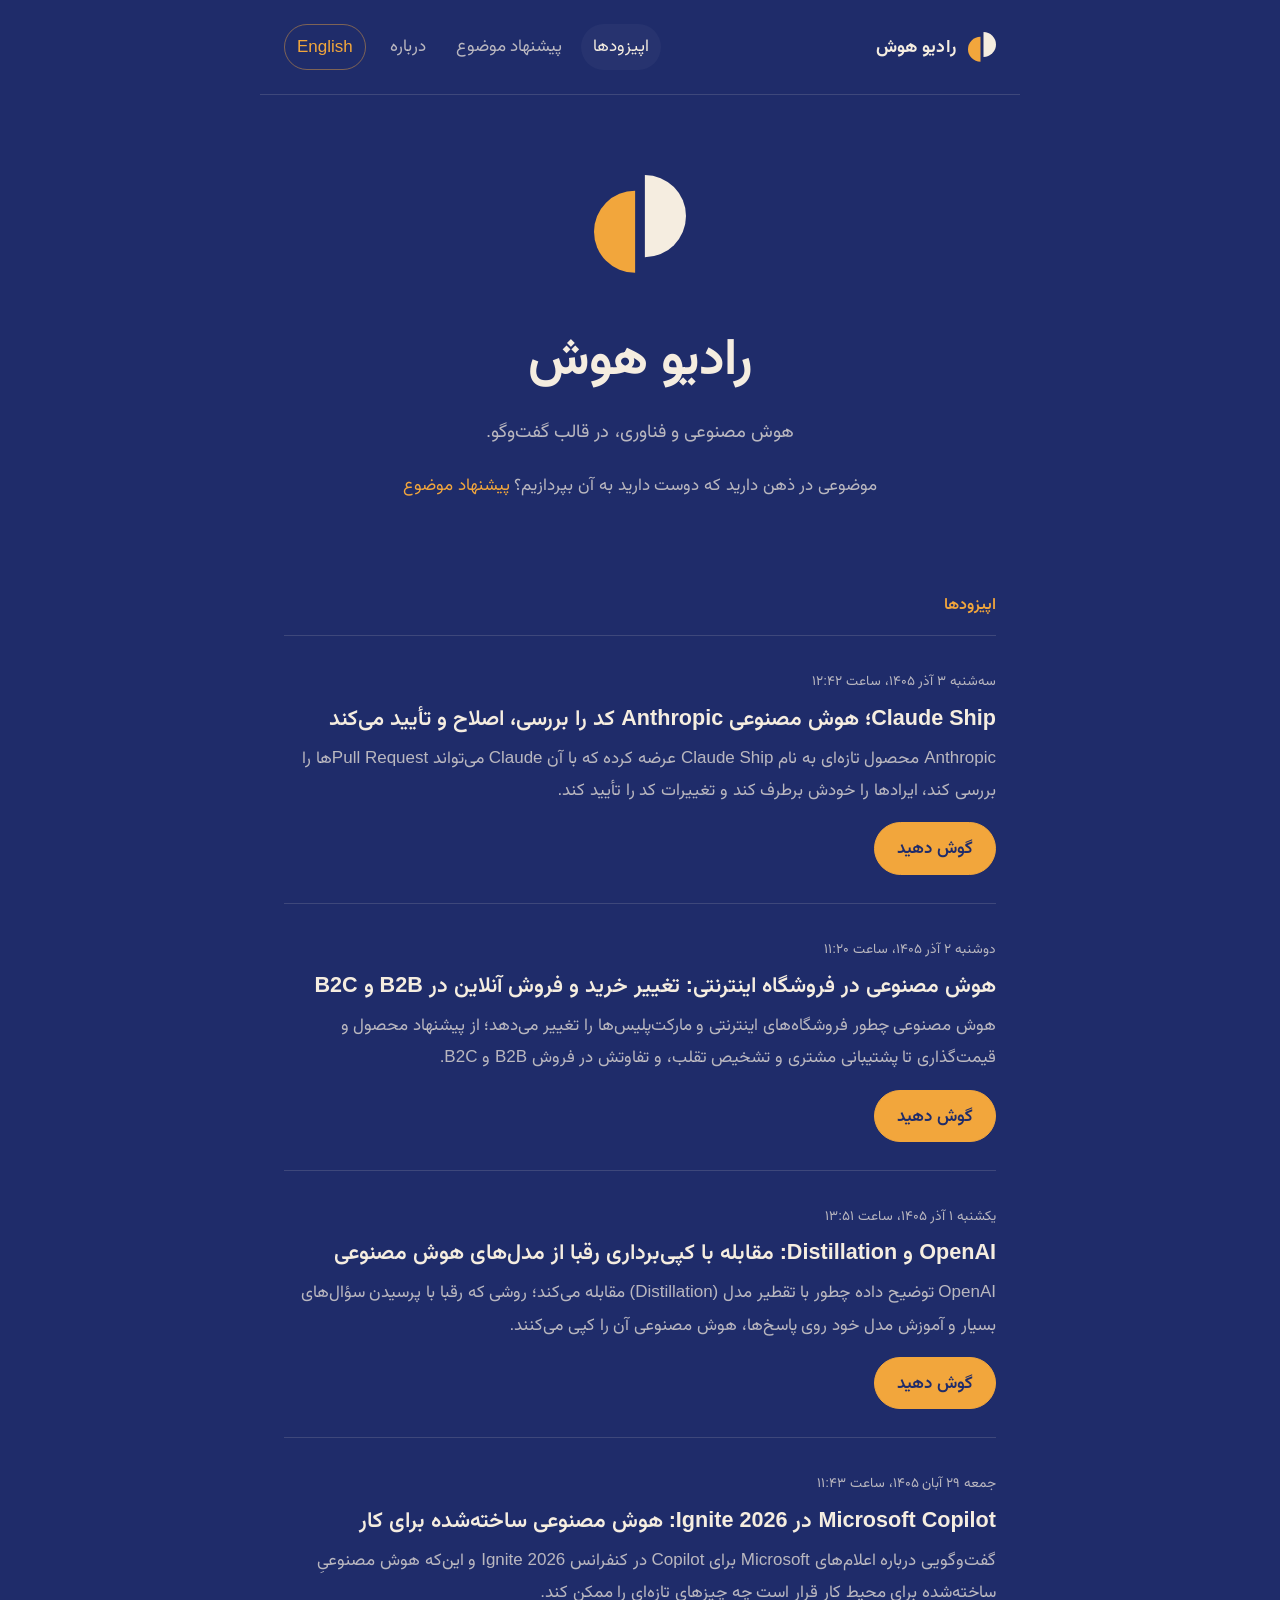
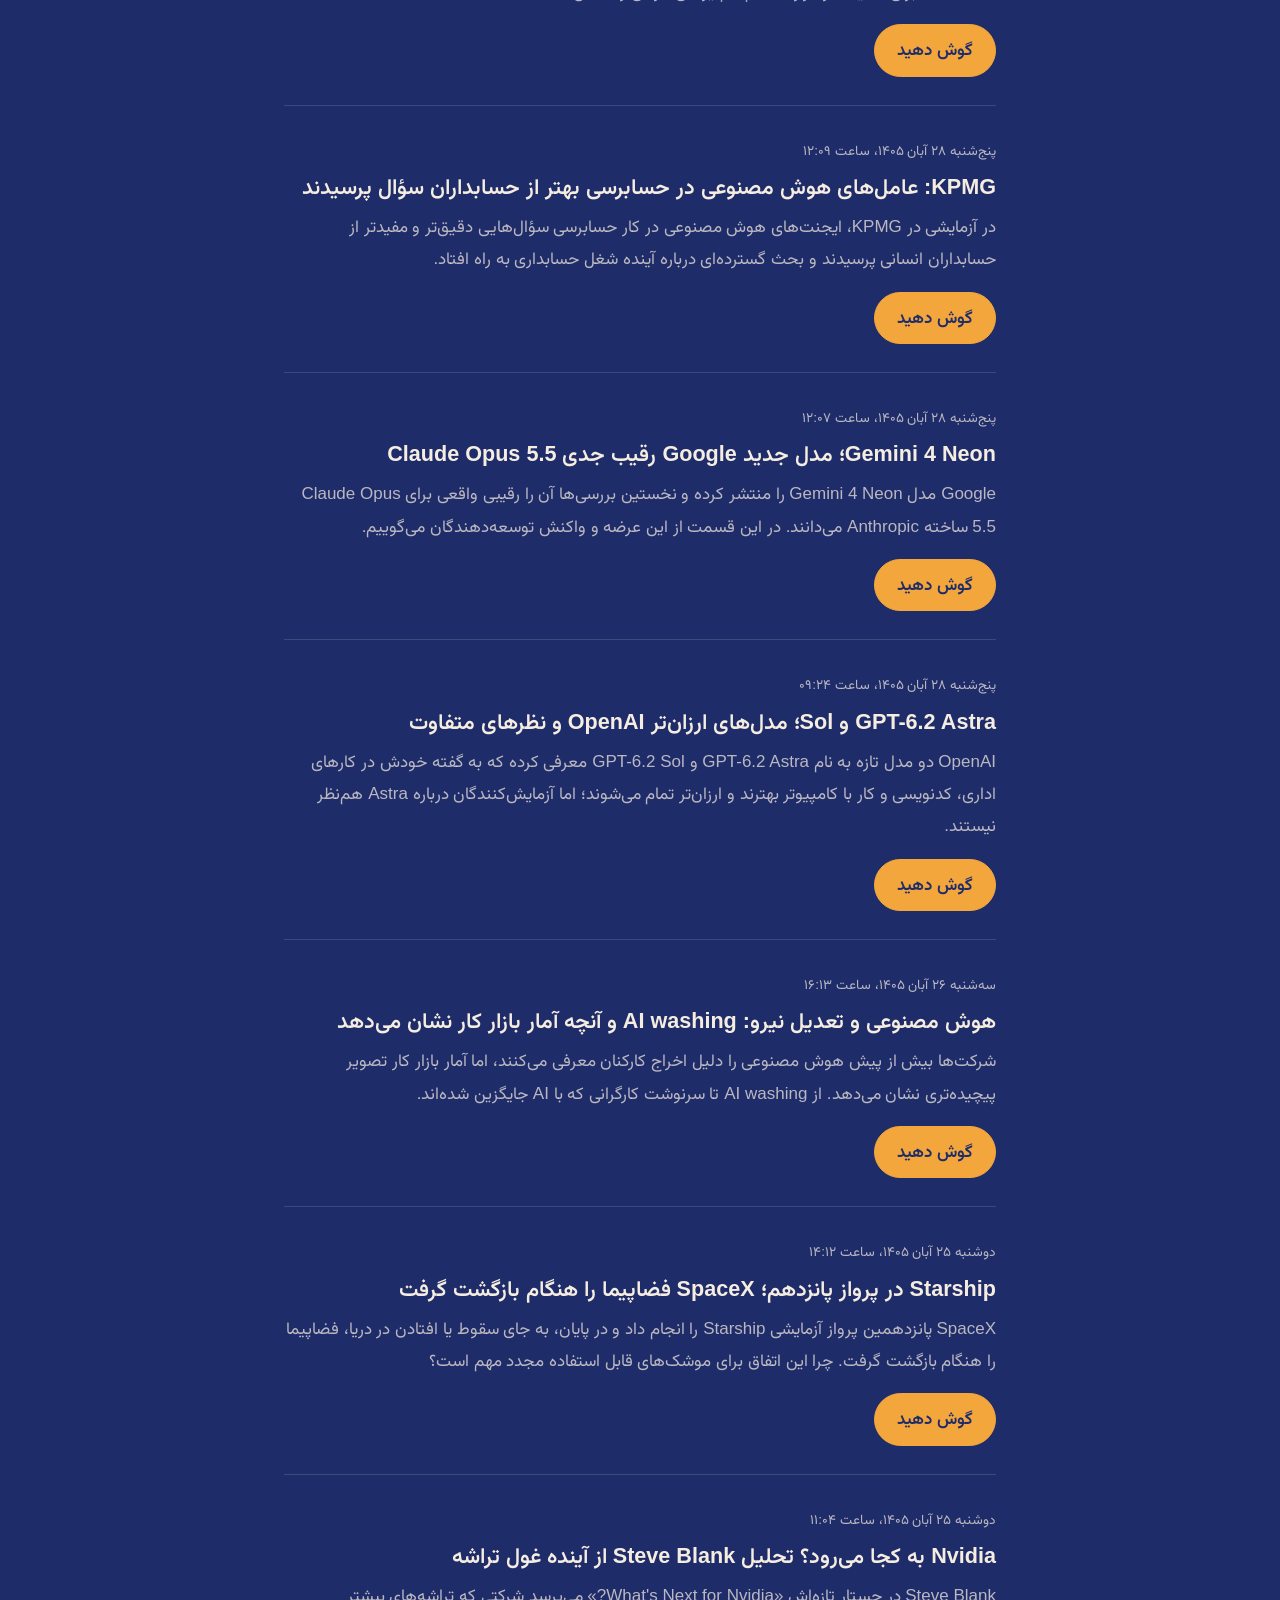
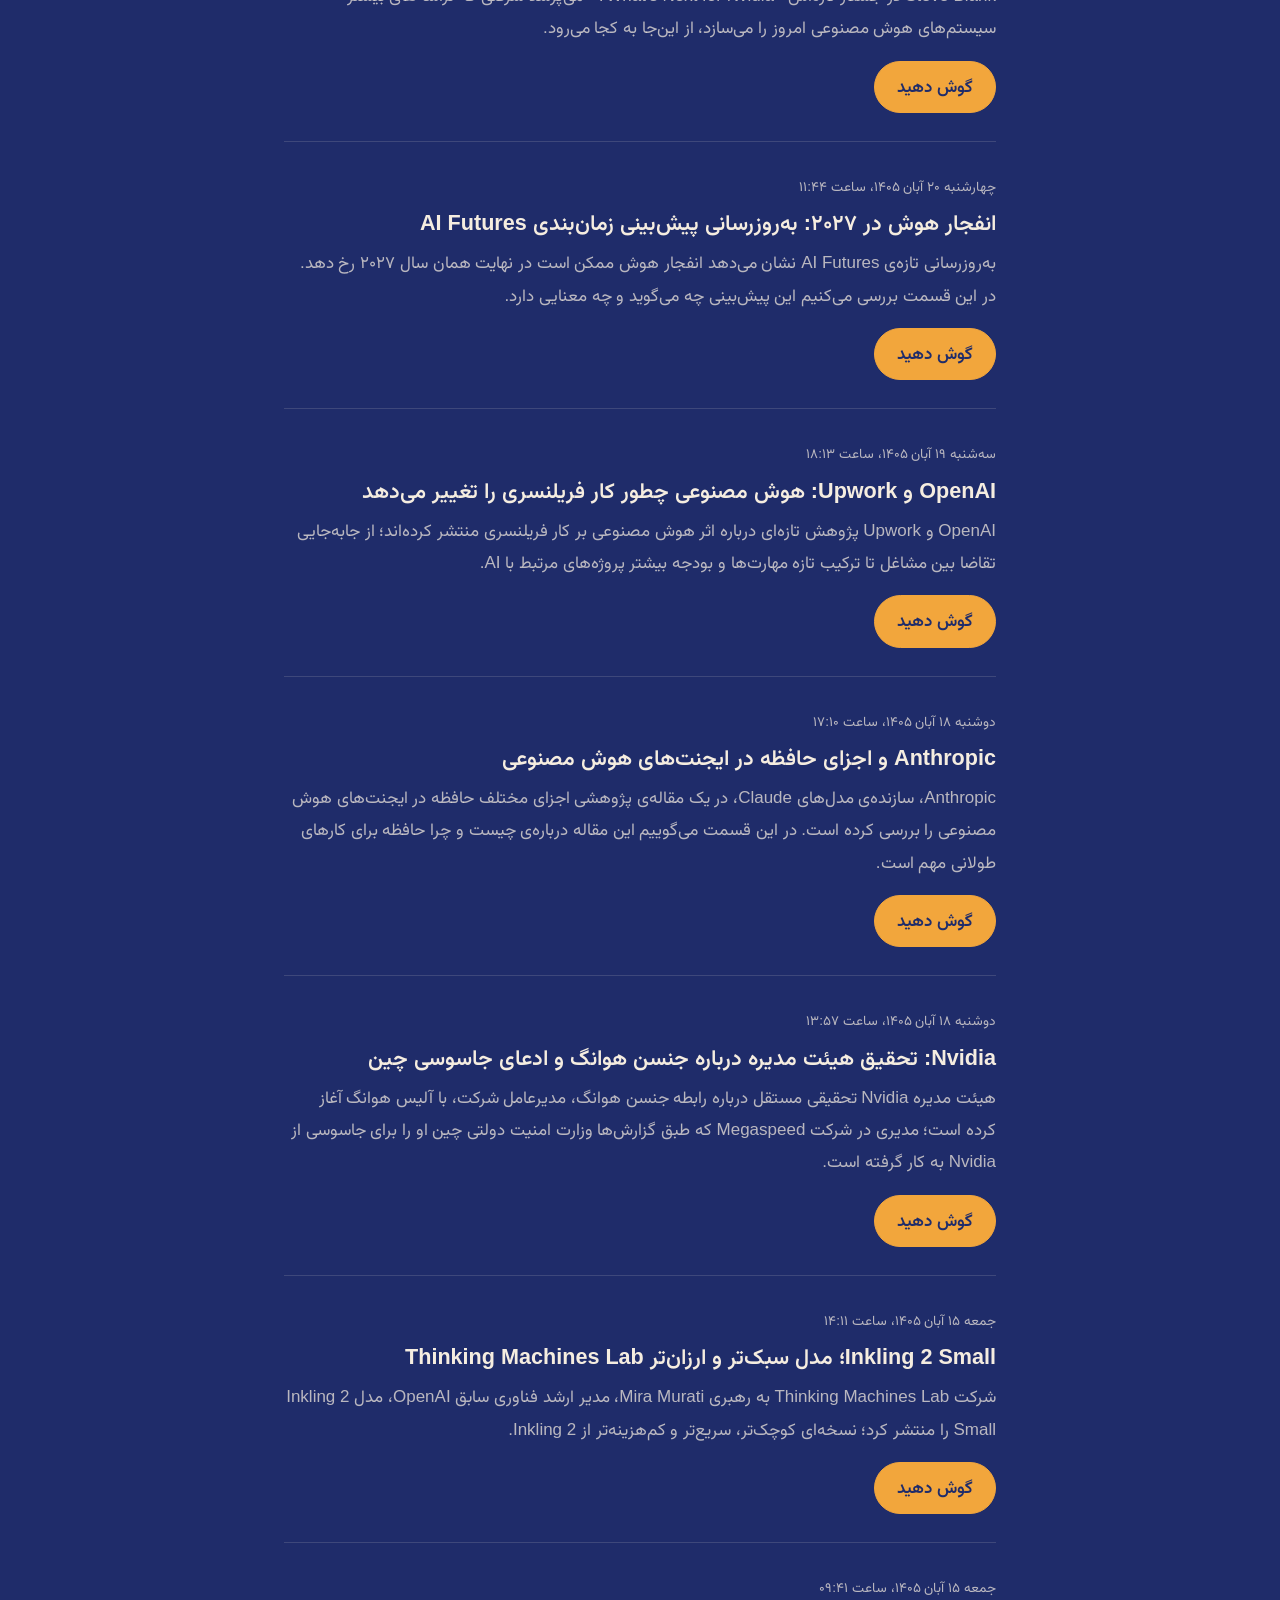
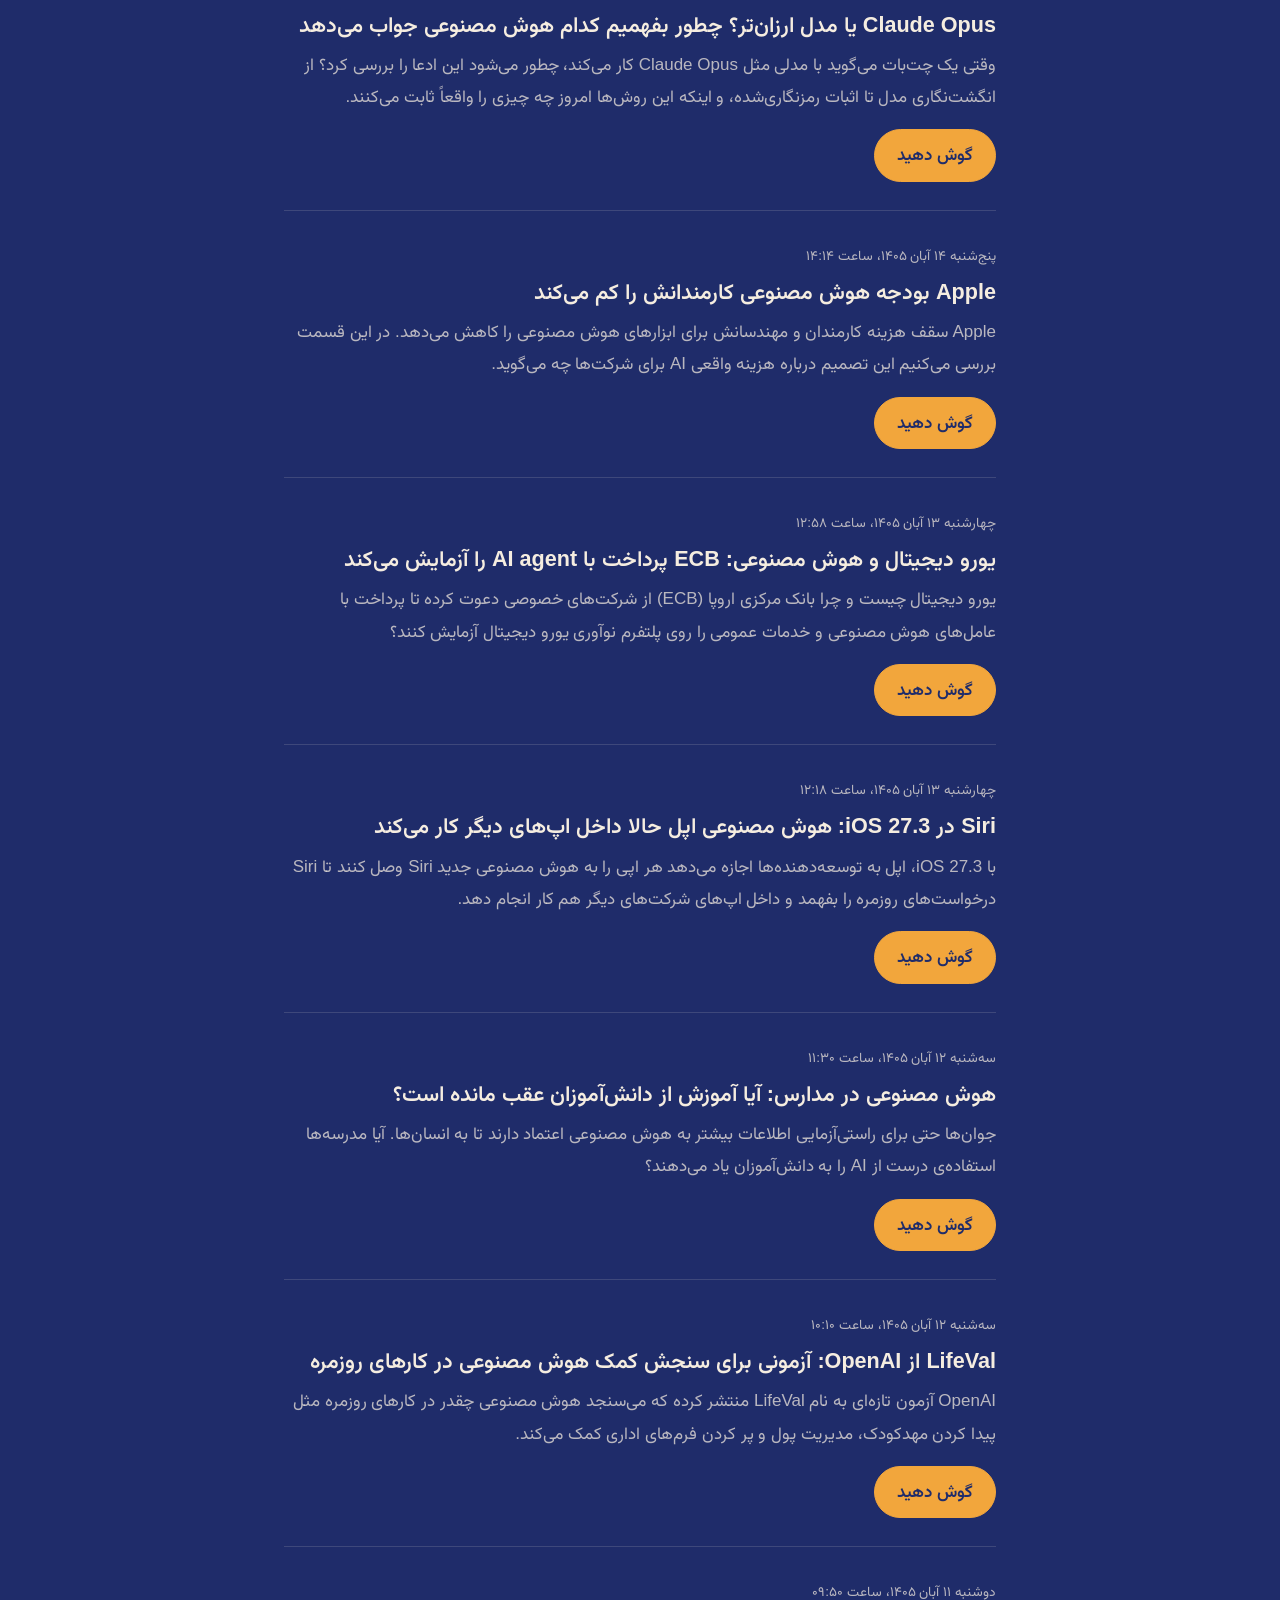
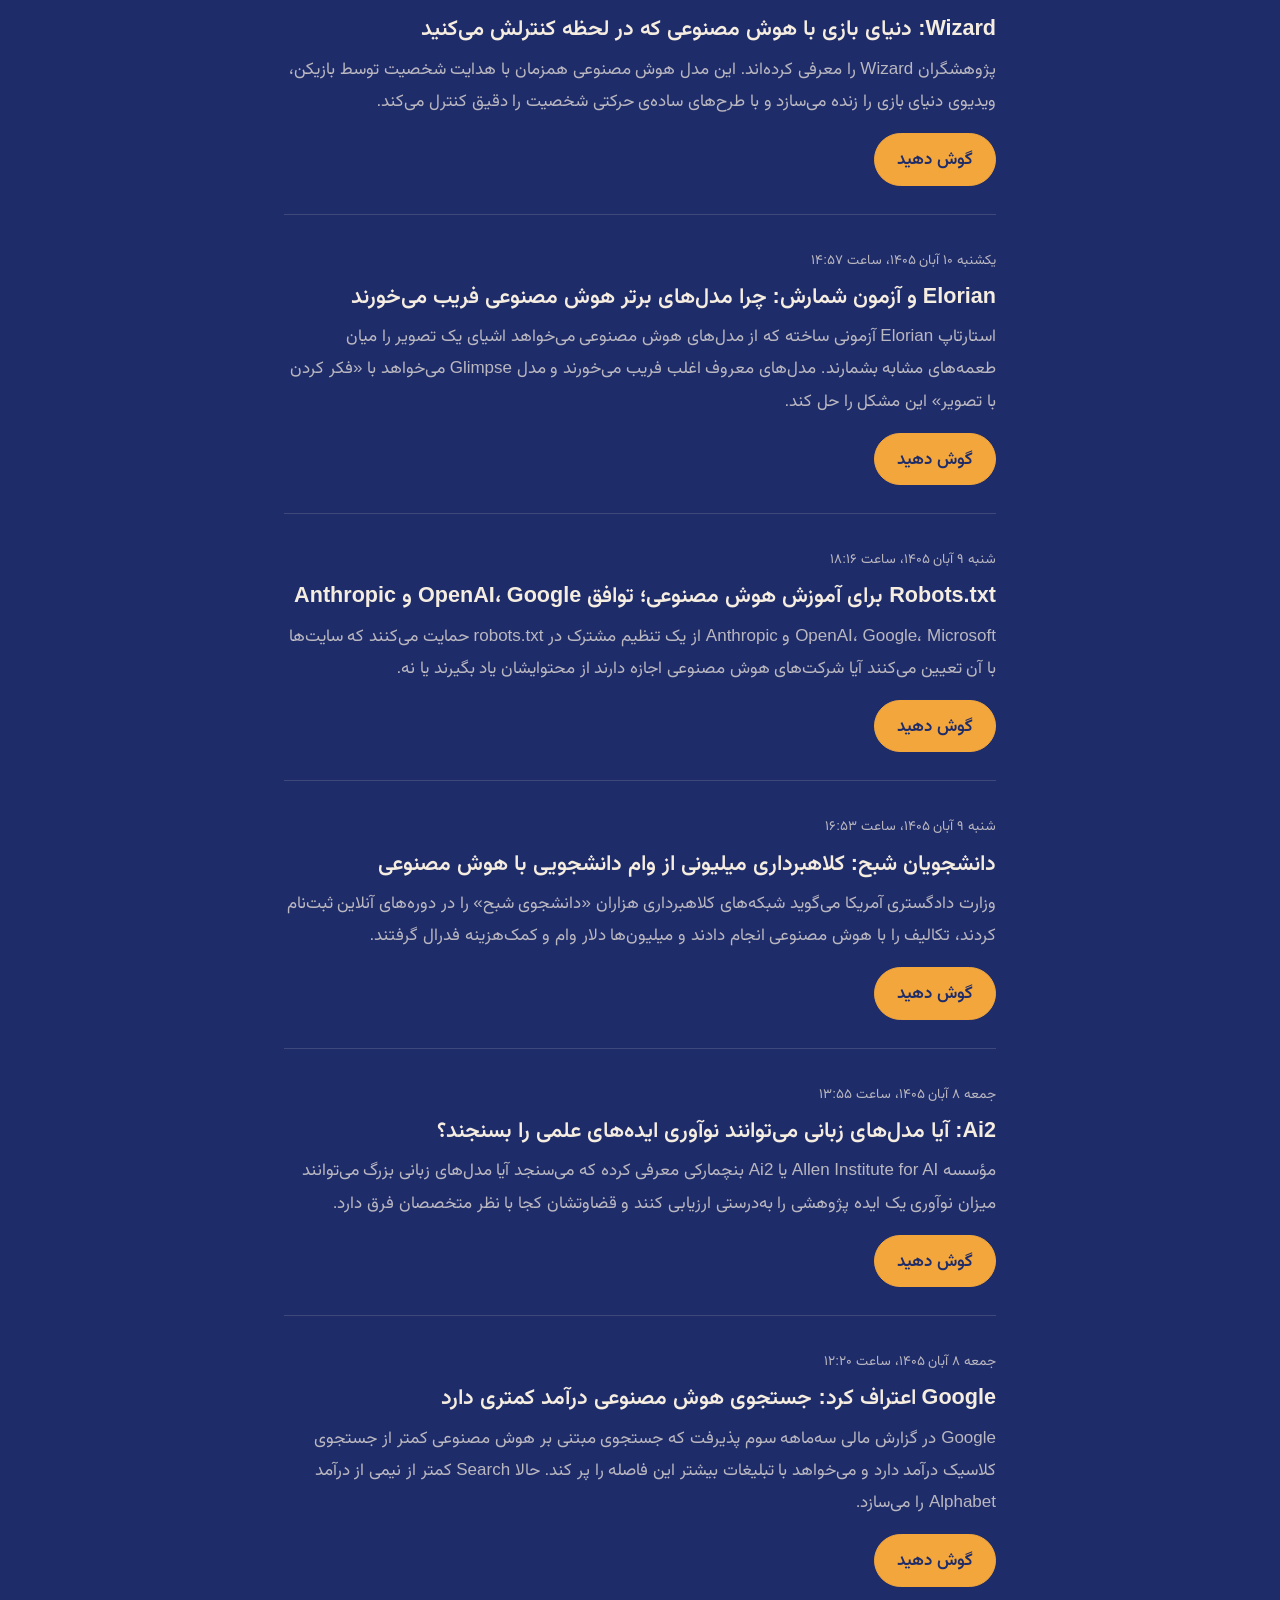
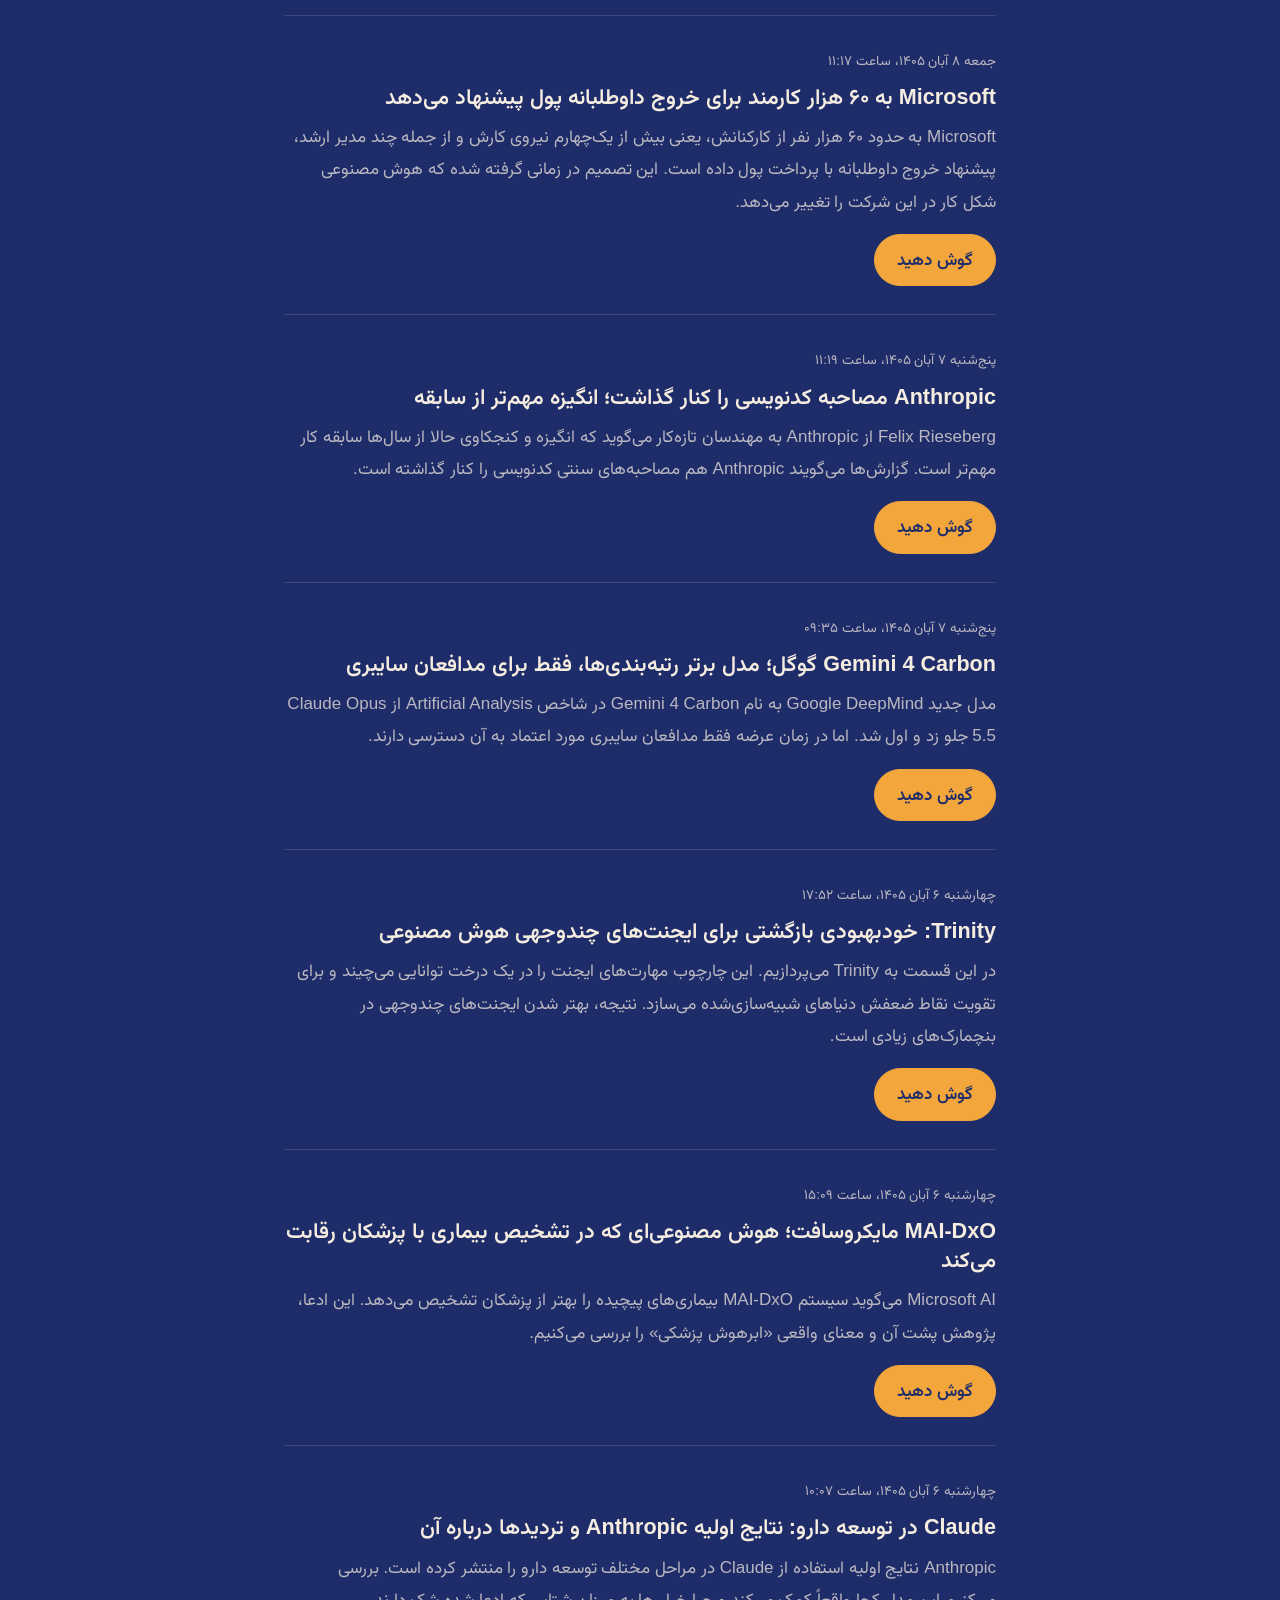
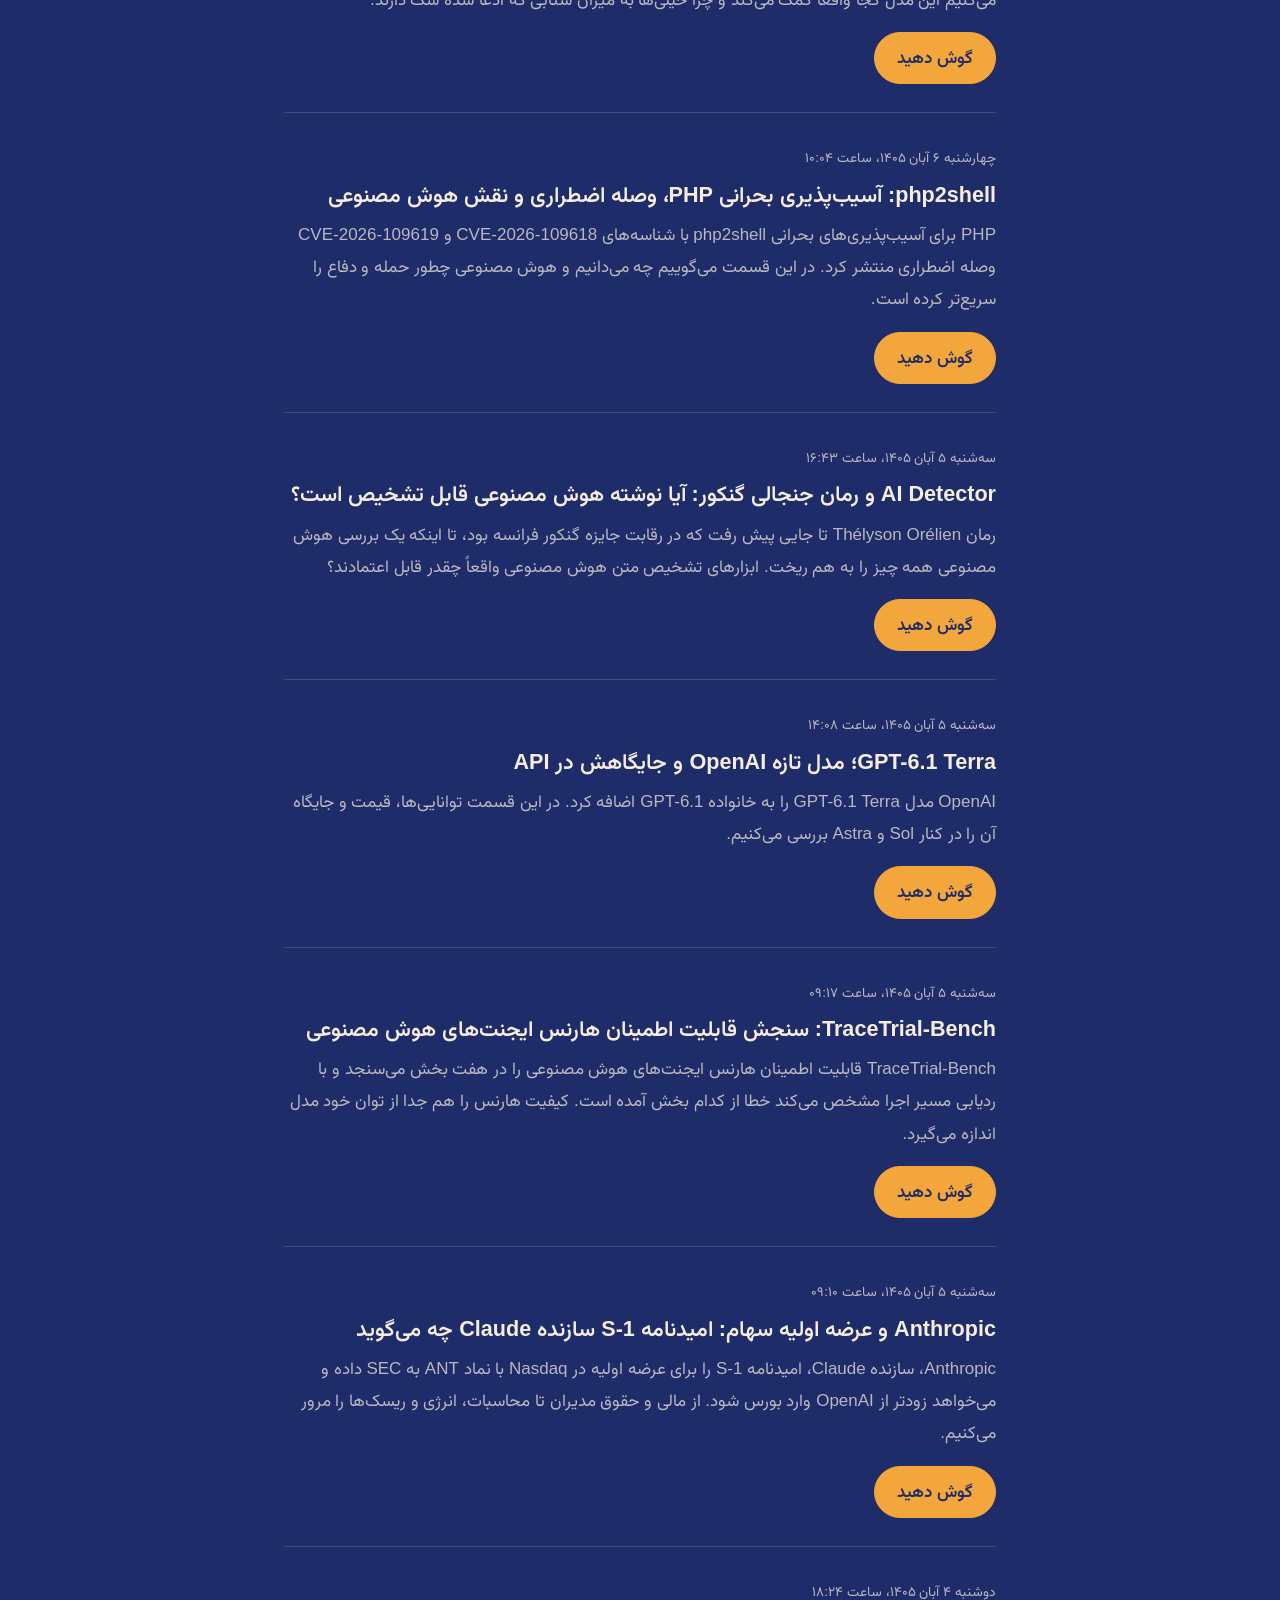
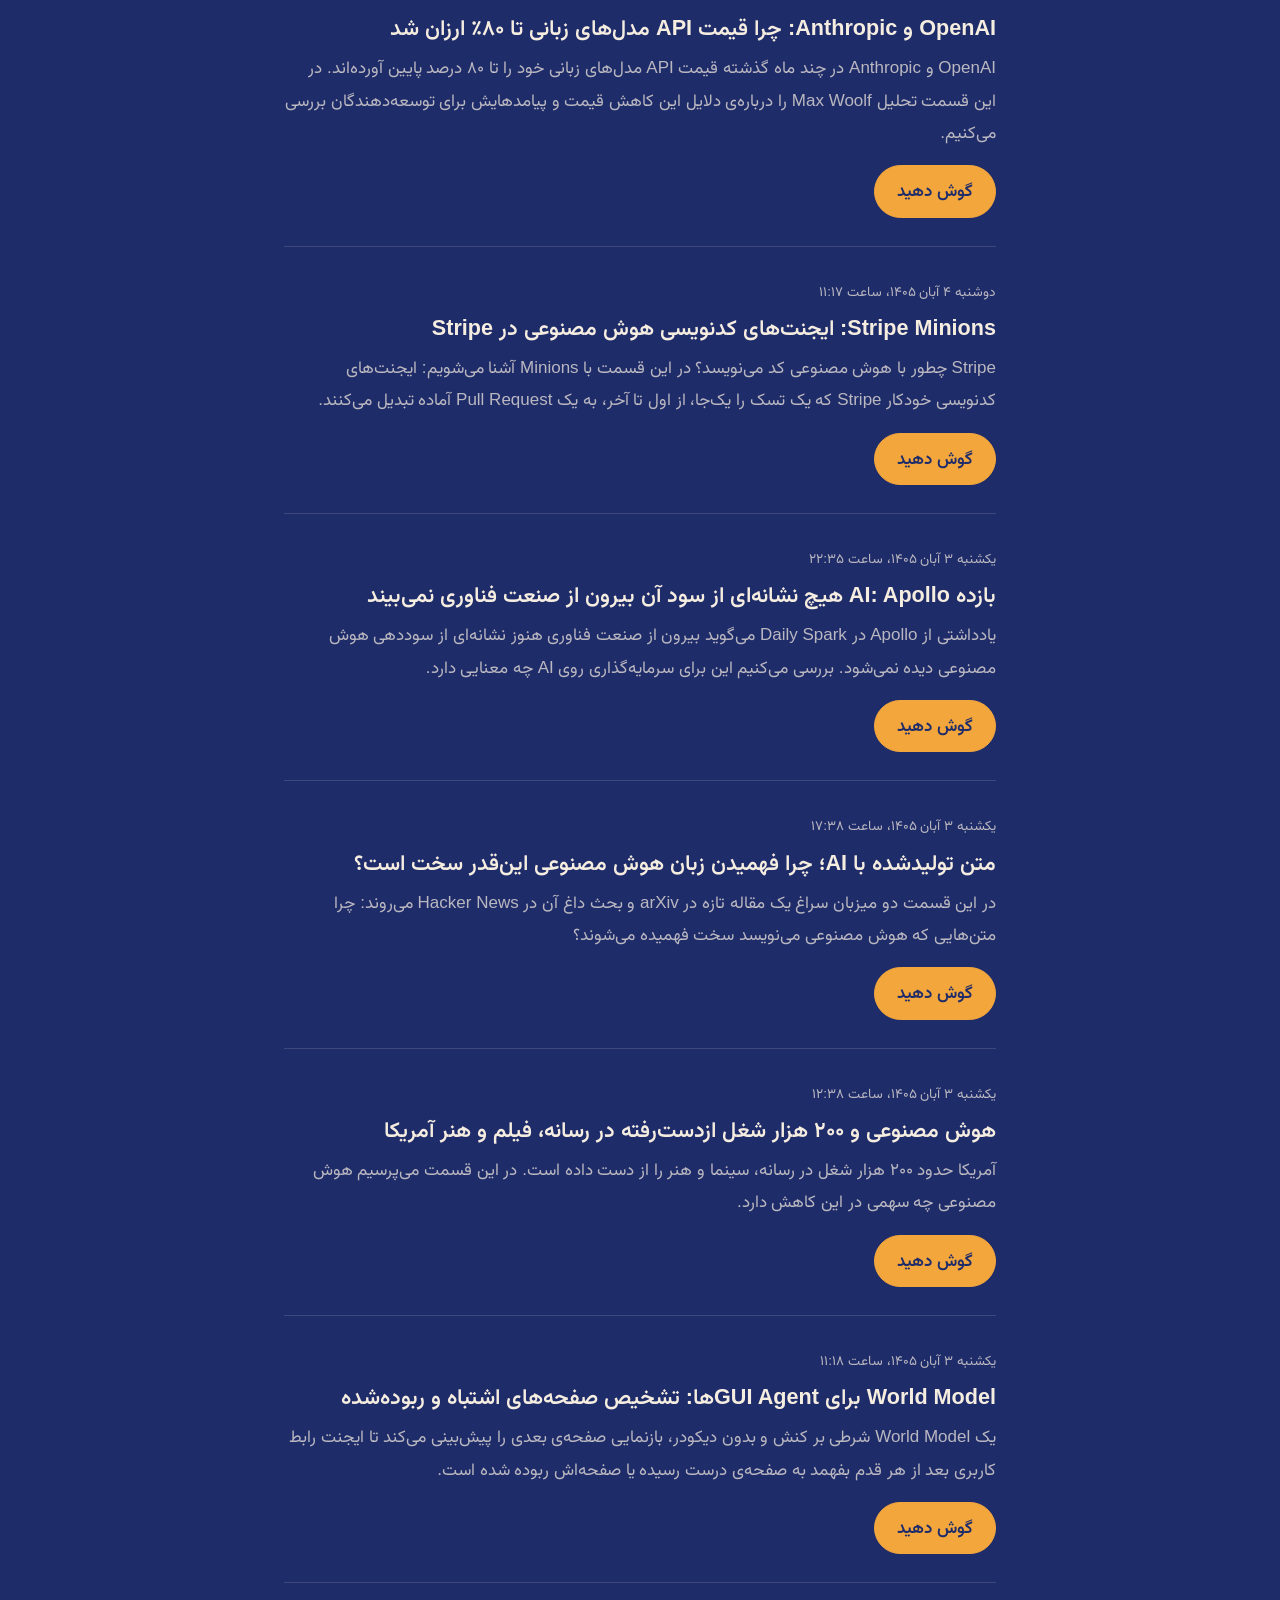
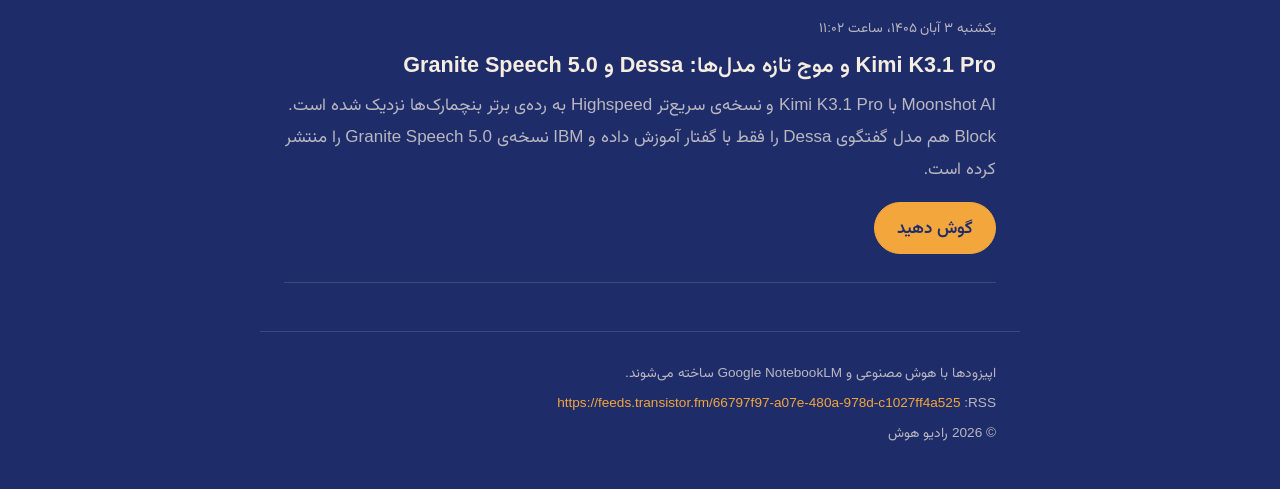
==== commit 864d8a75: "Update website" ====
--- a/fa/index.html
+++ b/fa/index.html
@@ -24,7 +24,7 @@
 <link rel="alternate" hreflang="fa" href="https://radiohoosh.com/fa/">
 <link rel="alternate" hreflang="x-default" href="https://radiohoosh.com/">
 <link rel="alternate" type="application/rss+xml" title="رادیو هوش" href="https://feeds.transistor.fm/66797f97-a07e-480a-978d-c1027ff4a525">
-<script type="application/ld+json">{"@context":"https://schema.org","@type":"PodcastSeries","name":"رادیو هوش","description":"هوش مصنوعی و فناوری، در قالب گفت‌وگو.","url":"https://radiohoosh.com/fa/","inLanguage":"fa","webFeed":"https://feeds.transistor.fm/66797f97-a07e-480a-978d-c1027ff4a525","image":"https://radiohoosh.com/share-fa.png","author":{"@type":"Person","name":"کسری قاسم‌پور","url":"https://www.linkedin.com/in/kasraq"},"publisher":{"@type":"Person","name":"کسری قاسم‌پور","url":"https://www.linkedin.com/in/kasraq"},"episode":[{"@type":"PodcastEpisode","name":"هوش مصنوعی در فروشگاه اینترنتی: تغییر خرید و فروش آنلاین در B2B و B2C","description":"هوش مصنوعی چطور فروشگاه‌های اینترنتی و مارکت‌پلیس‌ها را تغییر می‌دهد؛ از پیشنهاد محصول و قیمت‌گذاری تا پشتیبانی مشتری و تشخیص تقلب، و تفاوتش در فروش B2B و B2C.","datePublished":"2026-11-23T11:20+01:00","url":"https://share.transistor.fm/s/4b065bcd","inLanguage":"fa","keywords":"هوش مصنوعی در تجارت الکترونیک, هوش مصنوعی در فروشگاه اینترنتی, خرید آنلاین با هوش مصنوعی, ChatGPT Wallet, Shopify, BigCommerce, agentic commerce, پیشنهاد محصول با هوش مصنوعی, قیمت‌گذاری با هوش مصنوعی, تشخیص تقلب, B2B, B2C, تجارت الکترونیک, AI ecommerce, هوش مصنوعی"},{"@type":"PodcastEpisode","name":"OpenAI و Distillation: مقابله با کپی‌برداری رقبا از مدل‌های هوش مصنوعی","description":"OpenAI توضیح داده چطور با تقطیر مدل (Distillation) مقابله می‌کند؛ روشی که رقبا با پرسیدن سؤال‌های بسیار و آموزش مدل خود روی پاسخ‌ها، هوش مصنوعی آن را کپی می‌کنند.","datePublished":"2026-11-22T13:51+01:00","url":"https://share.transistor.fm/s/913445b5","inLanguage":"fa","keywords":"OpenAI, Distillation, تقطیر مدل, تقطیر دانش, کپی مدل هوش مصنوعی, ChatGPT, OpenAI API, هوش مصنوعی چین, رقابت هوش مصنوعی آمریکا و چین, امنیت هوش مصنوعی, اخبار هوش مصنوعی, هوش مصنوعی, AI, اخبار تکنولوژی"},{"@type":"PodcastEpisode","name":"Microsoft Copilot در Ignite 2026: هوش مصنوعی ساخته‌شده برای کار","description":"گفت‌وگویی درباره اعلام‌های Microsoft برای Copilot در کنفرانس Ignite 2026 و این‌که هوش مصنوعیِ ساخته‌شده برای محیط کار قرار است چه چیزهای تازه‌ای را ممکن کند.","datePublished":"2026-11-20T11:43+01:00","url":"https://share.transistor.fm/s/474b57dc","inLanguage":"fa","keywords":"Microsoft Copilot, Copilot, Microsoft Ignite, Ignite 2026, Microsoft 365 Copilot, کوپایلت مایکروسافت, مایکروسافت, کنفرانس Ignite مایکروسافت, هوش مصنوعی مایکروسافت, هوش مصنوعی در محیط کار, دستیار هوش مصنوعی, هوش مصنوعی سازمانی, اخبار هوش مصنوعی, اخبار تکنولوژی, هوش مصنوعی"},{"@type":"PodcastEpisode","name":"KPMG: عامل‌های هوش مصنوعی در حسابرسی بهتر از حسابداران سؤال پرسیدند","description":"در آزمایشی در KPMG، ایجنت‌های هوش مصنوعی در کار حسابرسی سؤال‌هایی دقیق‌تر و مفیدتر از حسابداران انسانی پرسیدند و بحث گسترده‌ای درباره آینده شغل حسابداری به راه افتاد.","datePublished":"2026-11-19T12:09+01:00","url":"https://share.transistor.fm/s/b3968057","inLanguage":"fa","keywords":"KPMG, KPMG AI, AI Agents, ایجنت هوش مصنوعی, هوش مصنوعی در حسابرسی, هوش مصنوعی در حسابداری, آینده شغل حسابداری, آیا هوش مصنوعی جای حسابداران را می‌گیرد, حسابرسی مالی, AI in accounting, AI audit, هوش مصنوعی و بازار کار, اخبار هوش مصنوعی, هوش مصنوعی, AI news"},{"@type":"PodcastEpisode","name":"Gemini 4 Neon؛ مدل جدید Google رقیب جدی Claude Opus 5.5","description":"Google مدل Gemini 4 Neon را منتشر کرده و نخستین بررسی‌ها آن را رقیبی واقعی برای Claude Opus 5.5 ساخته Anthropic می‌دانند. در این قسمت از این عرضه و واکنش توسعه‌دهندگان می‌گوییم.","datePublished":"2026-11-19T12:07+01:00","url":"https://share.transistor.fm/s/3ab361e7","inLanguage":"fa","keywords":"Gemini 4 Neon, Gemini 4, Google Gemini, Claude Opus 5.5, Gemini vs Claude, Anthropic, مدل جدید گوگل, جمینای, مقایسه Gemini و Claude, بهترین مدل هوش مصنوعی, رقابت Google و OpenAI و Anthropic, مدل زبانی بزرگ, اخبار هوش مصنوعی, هوش مصنوعی, AI news"},{"@type":"PodcastEpisode","name":"GPT-6.2 Astra و Sol؛ مدل‌های ارزان‌تر OpenAI و نظرهای متفاوت","description":"OpenAI دو مدل تازه به نام GPT-6.2 Astra و GPT-6.2 Sol معرفی کرده که به گفته خودش در کارهای اداری، کدنویسی و کار با کامپیوتر بهترند و ارزان‌تر تمام می‌شوند؛ اما آزمایش‌کنندگان درباره Astra هم‌نظر نیستند.","datePublished":"2026-11-19T09:24+01:00","url":"https://share.transistor.fm/s/27af4df0","inLanguage":"fa","keywords":"GPT-6.2, GPT-6.2 Astra, GPT-6.2 Sol, OpenAI, ChatGPT, مدل جدید OpenAI, بررسی GPT-6.2, هوش مصنوعی, اخبار هوش مصنوعی, هوش مصنوعی برای کدنویسی, قیمت مدل‌های هوش مصنوعی, بنچمارک هوش مصنوعی, مدل زبانی بزرگ, AI news, پادکست هوش مصنوعی"},{"@type":"PodcastEpisode","name":"هوش مصنوعی و تعدیل نیرو: AI washing و آنچه آمار بازار کار نشان می‌دهد","description":"شرکت‌ها بیش از پیش هوش مصنوعی را دلیل اخراج کارکنان معرفی می‌کنند، اما آمار بازار کار تصویر پیچیده‌تری نشان می‌دهد. از AI washing تا سرنوشت کارگرانی که با AI جایگزین شده‌اند.","datePublished":"2026-11-17T16:13+01:00","url":"https://share.transistor.fm/s/bcb12f2a","inLanguage":"fa","keywords":"هوش مصنوعی و اشتغال, اخراج به خاطر هوش مصنوعی, تعدیل نیرو هوش مصنوعی, AI washing, AI layoffs, جایگزینی شغل با هوش مصنوعی, آینده کار, بازار کار آمریکا, تأثیر هوش مصنوعی بر مشاغل, AI and jobs, اتوماسیون و بیکاری, اخبار هوش مصنوعی, پادکست فارسی هوش مصنوعی, پادکست فناوری"},{"@type":"PodcastEpisode","name":"Starship در پرواز پانزدهم؛ SpaceX فضاپیما را هنگام بازگشت گرفت","description":"SpaceX پانزدهمین پرواز آزمایشی Starship را انجام داد و در پایان، به جای سقوط یا افتادن در دریا، فضاپیما را هنگام بازگشت گرفت. چرا این اتفاق برای موشک‌های قابل استفاده مجدد مهم است؟","datePublished":"2026-11-16T14:12+01:00","url":"https://share.transistor.fm/s/fa9b1830","inLanguage":"fa","keywords":"SpaceX Starship, Starship Flight 15, استارشیپ, اسپیس ایکس, پرواز ۱۵ استارشیپ, گرفتن موشک, پرواز آزمایشی Starship, موشک قابل استفاده مجدد, reusable rocket, هزینه پرتاب فضایی, سفر به ماه و مریخ, پرتاب ماهواره, اخبار فضایی, اخبار تکنولوژی, پادکست فارسی تکنولوژی"},{"@type":"PodcastEpisode","name":"Nvidia به کجا می‌رود؟ تحلیل Steve Blank از آینده غول تراشه","description":"Steve Blank در جستار تازه‌اش «What's Next for Nvidia?» می‌پرسد شرکتی که تراشه‌های بیشتر سیستم‌های هوش مصنوعی امروز را می‌سازد، از این‌جا به کجا می‌رود.","datePublished":"2026-11-16T11:04+01:00","url":"https://share.transistor.fm/s/2446944c","inLanguage":"fa","keywords":"Nvidia, انویدیا, Steve Blank, استیو بلنک, آینده انویدیا, تراشه هوش مصنوعی, Nvidia GPU, کارت گرافیک انویدیا, Hacker News, AI chips, سخت‌افزار هوش مصنوعی, صنعت نیمه‌رسانا, سرمایه‌گذاری در هوش مصنوعی, اخبار هوش مصنوعی, پادکست فارسی تکنولوژی"},{"@type":"PodcastEpisode","name":"انفجار هوش در ۲۰۲۷: به‌روزرسانی پیش‌بینی زمان‌بندی AI Futures","description":"به‌روزرسانی تازه‌ی AI Futures نشان می‌دهد انفجار هوش ممکن است در نهایت همان سال ۲۰۲۷ رخ دهد. در این قسمت بررسی می‌کنیم این پیش‌بینی چه می‌گوید و چه معنایی دارد.","datePublished":"2026-11-11T11:44+01:00","url":"https://share.transistor.fm/s/0c7f3c24","inLanguage":"fa","keywords":"AI Futures Project, AI 2027, انفجار هوش, intelligence explosion, انفجار هوش ۲۰۲۷, پیش‌بینی هوش مصنوعی, زمان‌بندی هوش مصنوعی, AI timelines, هوش مصنوعی عمومی, AGI, ابرهوش, ایمنی هوش مصنوعی, آینده هوش مصنوعی, اخبار هوش مصنوعی, پادکست هوش مصنوعی"},{"@type":"PodcastEpisode","name":"OpenAI و Upwork: هوش مصنوعی چطور کار فریلنسری را تغییر می‌دهد","description":"OpenAI و Upwork پژوهش تازه‌ای درباره اثر هوش مصنوعی بر کار فریلنسری منتشر کرده‌اند؛ از جابه‌جایی تقاضا بین مشاغل تا ترکیب تازه مهارت‌ها و بودجه بیشتر پروژه‌های مرتبط با AI.","datePublished":"2026-11-10T18:13+01:00","url":"https://share.transistor.fm/s/578abd93","inLanguage":"fa","keywords":"OpenAI, Upwork, پژوهش OpenAI و Upwork, هوش مصنوعی و فریلنسری, کار فریلنسری, فریلنسر, AI freelance, تاثیر هوش مصنوعی بر شغل‌ها, آینده کار, بازار کار و هوش مصنوعی, مهارت‌های پردرآمد, اخبار هوش مصنوعی, هوش مصنوعی, AI"},{"@type":"PodcastEpisode","name":"Anthropic و اجزای حافظه در ایجنت‌های هوش مصنوعی","description":"Anthropic، سازنده‌ی مدل‌های Claude، در یک مقاله‌ی پژوهشی اجزای مختلف حافظه در ایجنت‌های هوش مصنوعی را بررسی کرده است. در این قسمت می‌گوییم این مقاله درباره‌ی چیست و چرا حافظه برای کارهای طولانی مهم است.","datePublished":"2026-11-09T17:10+01:00","url":"https://share.transistor.fm/s/33442db6","inLanguage":"fa","keywords":"Anthropic, Claude, حافظه ایجنت, ایجنت هوش مصنوعی, عامل هوش مصنوعی, حافظه هوش مصنوعی, agent memory, AI agent, پژوهش Anthropic, مدل‌های Claude, Hacker News, اخبار هوش مصنوعی, هوش مصنوعی, پادکست هوش مصنوعی"},{"@type":"PodcastEpisode","name":"Nvidia: تحقیق هیئت مدیره درباره جنسن هوانگ و ادعای جاسوسی چین","description":"هیئت مدیره Nvidia تحقیقی مستقل درباره رابطه جنسن هوانگ، مدیرعامل شرکت، با آلیس هوانگ آغاز کرده است؛ مدیری در شرکت Megaspeed که طبق گزارش‌ها وزارت امنیت دولتی چین او را برای جاسوسی از Nvidia به کار گرفته است.","datePublished":"2026-11-09T13:57+01:00","url":"https://share.transistor.fm/s/ad463496","inLanguage":"fa","keywords":"Nvidia, انویدیا, Jensen Huang, جنسن هوانگ, تحقیق درباره جنسن هوانگ, هیئت مدیره انویدیا, Alice Huang, Megaspeed, جاسوسی چین, وزارت امنیت دولتی چین, مدیرعامل انویدیا, تراشه هوش مصنوعی, AI chips, اخبار هوش مصنوعی, اخبار تکنولوژی"},{"@type":"PodcastEpisode","name":"Inkling 2 Small؛ مدل سبک‌تر و ارزان‌تر Thinking Machines Lab","description":"شرکت Thinking Machines Lab به رهبری Mira Murati، مدیر ارشد فناوری سابق OpenAI، مدل Inkling 2 Small را منتشر کرد؛ نسخه‌ای کوچک‌تر، سریع‌تر و کم‌هزینه‌تر از Inkling 2.","datePublished":"2026-11-06T14:11+01:00","url":"https://share.transistor.fm/s/4b5b36c5","inLanguage":"fa","keywords":"Inkling 2 Small, Inkling 2, Thinking Machines Lab, Mira Murati, میرا موراتی, مدل جدید هوش مصنوعی, مدل زبانی کوچک, مدل هوش مصنوعی سبک, هوش مصنوعی ارزان, استارتاپ هوش مصنوعی, OpenAI, اخبار هوش مصنوعی, هوش مصنوعی برای برنامه‌نویسان, هوش مصنوعی, AI"},{"@type":"PodcastEpisode","name":"Claude Opus یا مدل ارزان‌تر؟ چطور بفهمیم کدام هوش مصنوعی جواب می‌دهد","description":"وقتی یک چت‌بات می‌گوید با مدلی مثل Claude Opus کار می‌کند، چطور می‌شود این ادعا را بررسی کرد؟ از انگشت‌نگاری مدل تا اثبات رمزنگاری‌شده، و اینکه این روش‌ها امروز چه چیزی را واقعاً ثابت می‌کنند.","datePublished":"2026-11-06T09:41+01:00","url":"https://share.transistor.fm/s/be747ade","inLanguage":"fa","keywords":"Claude Opus, Anthropic, راستی‌آزمایی مدل هوش مصنوعی, تشخیص مدل هوش مصنوعی, انگشت‌نگاری مدل, model fingerprinting, provable inference, اثبات رمزنگاری, جایگزینی مدل, مدل زبانی بزرگ, LLM, امنیت هوش مصنوعی, شفافیت هوش مصنوعی, چت‌بات, اخبار هوش مصنوعی"},{"@type":"PodcastEpisode","name":"Apple بودجه هوش مصنوعی کارمندانش را کم می‌کند","description":"Apple سقف هزینه کارمندان و مهندسانش برای ابزارهای هوش مصنوعی را کاهش می‌دهد. در این قسمت بررسی می‌کنیم این تصمیم درباره هزینه واقعی AI برای شرکت‌ها چه می‌گوید.","datePublished":"2026-11-05T14:14+01:00","url":"https://share.transistor.fm/s/aa5d57fd","inLanguage":"fa","keywords":"Apple, اپل, بودجه هوش مصنوعی اپل, Apple AI budget, کاهش هزینه اپل, مهندسان اپل, هزینه ابزارهای هوش مصنوعی, AI tools cost, هوش مصنوعی در محیط کار, ابزارهای برنامه‌نویسی هوش مصنوعی, اخبار هوش مصنوعی, اخبار تکنولوژی, هوش مصنوعی, AI"},{"@type":"PodcastEpisode","name":"یورو دیجیتال و هوش مصنوعی: ECB پرداخت با AI agent را آزمایش می‌کند","description":"یورو دیجیتال چیست و چرا بانک مرکزی اروپا (ECB) از شرکت‌های خصوصی دعوت کرده تا پرداخت با عامل‌های هوش مصنوعی و خدمات عمومی را روی پلتفرم نوآوری یورو دیجیتال آزمایش کنند؟","datePublished":"2026-11-04T12:58+01:00","url":"https://share.transistor.fm/s/fab4cc23","inLanguage":"fa","keywords":"یورو دیجیتال, digital euro, بانک مرکزی اروپا, ECB, ارز دیجیتال بانک مرکزی, CBDC, عامل هوش مصنوعی, AI agents, پرداخت با هوش مصنوعی, agentic payments, آینده پرداخت, فین تک, هوش مصنوعی در بانکداری, اخبار هوش مصنوعی"},{"@type":"PodcastEpisode","name":"Siri در iOS 27.3: هوش مصنوعی اپل حالا داخل اپ‌های دیگر کار می‌کند","description":"با iOS 27.3، اپل به توسعه‌دهنده‌ها اجازه می‌دهد هر اپی را به هوش مصنوعی جدید Siri وصل کنند تا Siri درخواست‌های روزمره را بفهمد و داخل اپ‌های شرکت‌های دیگر هم کار انجام دهد.","datePublished":"2026-11-04T12:18+01:00","url":"https://share.transistor.fm/s/31b011a5","inLanguage":"fa","keywords":"Siri, iOS 27.3, هوش مصنوعی Siri, هوش مصنوعی اپل, Apple Intelligence, Siri در اپ‌های دیگر, آپدیت iOS جدید, دستیار هوشمند آیفون, قابلیت‌های جدید iPhone, اخبار اپل, توسعه‌دهندگان iOS, دستیار هوش مصنوعی, اخبار هوش مصنوعی, AI agent, پادکست تکنولوژی"},{"@type":"PodcastEpisode","name":"هوش مصنوعی در مدارس: آیا آموزش از دانش‌آموزان عقب مانده است؟","description":"جوان‌ها حتی برای راستی‌آزمایی اطلاعات بیشتر به هوش مصنوعی اعتماد دارند تا به انسان‌ها. آیا مدرسه‌ها استفاده‌ی درست از AI را به دانش‌آموزان یاد می‌دهند؟","datePublished":"2026-11-03T11:30+01:00","url":"https://share.transistor.fm/s/61c22aec","inLanguage":"fa","keywords":"هوش مصنوعی در مدارس, هوش مصنوعی و آموزش, AI in education, گزارش Seldon, اعتماد جوانان به هوش مصنوعی, راستی‌آزمایی با هوش مصنوعی, دانش‌آموزان و هوش مصنوعی, سواد هوش مصنوعی, AI literacy, تفکر انتقادی, سواد رسانه‌ای, آینده آموزش, ChatGPT در مدرسه, هوش مصنوعی"},{"@type":"PodcastEpisode","name":"LifeVal از OpenAI: آزمونی برای سنجش کمک هوش مصنوعی در کارهای روزمره","description":"OpenAI آزمون تازه‌ای به نام LifeVal منتشر کرده که می‌سنجد هوش مصنوعی چقدر در کارهای روزمره مثل پیدا کردن مهدکودک، مدیریت پول و پر کردن فرم‌های اداری کمک می‌کند.","datePublished":"2026-11-03T10:10+01:00","url":"https://share.transistor.fm/s/3e787165","inLanguage":"fa","keywords":"LifeVal, OpenAI LifeVal, OpenAI, ChatGPT, AI benchmark, بنچمارک هوش مصنوعی, آزمون هوش مصنوعی, ارزیابی هوش مصنوعی, هوش مصنوعی در زندگی روزمره, چت بات, مدیریت مالی با هوش مصنوعی, کارهای اداری با هوش مصنوعی, اخبار هوش مصنوعی, هوش مصنوعی, AI news"},{"@type":"PodcastEpisode","name":"Wizard: دنیای بازی با هوش مصنوعی که در لحظه کنترلش می‌کنید","description":"پژوهشگران Wizard را معرفی کرده‌اند. این مدل هوش مصنوعی همزمان با هدایت شخصیت توسط بازیکن، ویدیوی دنیای بازی را زنده می‌سازد و با طرح‌های ساده‌ی حرکتی شخصیت را دقیق کنترل می‌کند.","datePublished":"2026-11-02T09:50+01:00","url":"https://share.transistor.fm/s/a5a612d7","inLanguage":"fa","keywords":"Wizard AI, world model, مدل جهان, بازی با هوش مصنوعی, ساخت بازی با هوش مصنوعی, تولید ویدیو با هوش مصنوعی, تولید ویدیو در لحظه, real-time video generation, موتور بازی هوش مصنوعی, AI game engine, هوش مصنوعی مولد, شبیه‌سازی و آموزش ربات, مقاله هوش مصنوعی, اخبار هوش مصنوعی"},{"@type":"PodcastEpisode","name":"Elorian و آزمون شمارش: چرا مدل‌های برتر هوش مصنوعی فریب می‌خورند","description":"استارتاپ Elorian آزمونی ساخته که از مدل‌های هوش مصنوعی می‌خواهد اشیای یک تصویر را میان طعمه‌های مشابه بشمارند. مدل‌های معروف اغلب فریب می‌خورند و مدل Glimpse می‌خواهد با «فکر کردن با تصویر» این مشکل را حل کند.","datePublished":"2026-11-01T14:57+01:00","url":"https://share.transistor.fm/s/0feb57a3","inLanguage":"fa","keywords":"Elorian, Elorian Glimpse, مدل Glimpse, آزمون شمارش هوش مصنوعی, بینایی ماشین, استدلال تصویری, فکر کردن با تصویر, مدل‌های چندوجهی, بنچمارک هوش مصنوعی, computer vision, multimodal AI, AI benchmark, اخبار هوش مصنوعی, هوش مصنوعی"},{"@type":"PodcastEpisode","name":"Robots.txt برای آموزش هوش مصنوعی؛ توافق OpenAI، Google و Anthropic","description":"OpenAI، Google، Microsoft و Anthropic از یک تنظیم مشترک در robots.txt حمایت می‌کنند که سایت‌ها با آن تعیین می‌کنند آیا شرکت‌های هوش مصنوعی اجازه دارند از محتوایشان یاد بگیرند یا نه.","datePublished":"2026-10-31T18:16+01:00","url":"https://share.transistor.fm/s/1356ff49","inLanguage":"fa","keywords":"robots.txt, robots.txt هوش مصنوعی, آموزش هوش مصنوعی, جلوگیری از آموزش هوش مصنوعی, OpenAI, Google, Microsoft, Anthropic, خزنده هوش مصنوعی, AI training opt-out, داده‌های آموزشی هوش مصنوعی, کپی‌رایت و هوش مصنوعی, رسانه‌ها و هوش مصنوعی, اخبار هوش مصنوعی, هوش مصنوعی"},{"@type":"PodcastEpisode","name":"دانشجویان شبح: کلاهبرداری میلیونی از وام دانشجویی با هوش مصنوعی","description":"وزارت دادگستری آمریکا می‌گوید شبکه‌های کلاهبرداری هزاران «دانشجوی شبح» را در دوره‌های آنلاین ثبت‌نام کردند، تکالیف را با هوش مصنوعی انجام دادند و میلیون‌ها دلار وام و کمک‌هزینه فدرال گرفتند.","datePublished":"2026-10-31T16:53+01:00","url":"https://share.transistor.fm/s/3faa7ad1","inLanguage":"fa","keywords":"دانشجویان شبح, ghost students, کلاهبرداری با هوش مصنوعی, وام دانشجویی آمریکا, کمک هزینه تحصیلی, FAFSA, DOJ, وزارت دادگستری آمریکا, آموزش آنلاین, احراز هویت, هوش مصنوعی مولد, هوش مصنوعی در آموزش, AI fraud, اخبار هوش مصنوعی, اخبار تکنولوژی"},{"@type":"PodcastEpisode","name":"Ai2: آیا مدل‌های زبانی می‌توانند نوآوری ایده‌های علمی را بسنجند؟","description":"مؤسسه Allen Institute for AI یا Ai2 بنچمارکی معرفی کرده که می‌سنجد آیا مدل‌های زبانی بزرگ می‌توانند میزان نوآوری یک ایده پژوهشی را به‌درستی ارزیابی کنند و قضاوتشان کجا با نظر متخصصان فرق دارد.","datePublished":"2026-10-30T13:55+01:00","url":"https://share.transistor.fm/s/d2d49461","inLanguage":"fa","keywords":"Ai2, Allen Institute for AI, بنچمارک نوآوری, novelty benchmark, سنجش نوآوری ایده پژوهشی, مدل زبانی بزرگ, LLM, LLM as a judge, داوری خودکار مقاله, کشف علمی با هوش مصنوعی, هوش مصنوعی در علم, AI for science, اخبار هوش مصنوعی, هوش مصنوعی"},{"@type":"PodcastEpisode","name":"Google اعتراف کرد: جستجوی هوش مصنوعی درآمد کمتری دارد","description":"Google در گزارش مالی سه‌ماهه سوم پذیرفت که جستجوی مبتنی بر هوش مصنوعی کمتر از جستجوی کلاسیک درآمد دارد و می‌خواهد با تبلیغات بیشتر این فاصله را پر کند. حالا Search کمتر از نیمی از درآمد Alphabet را می‌سازد.","datePublished":"2026-10-30T12:20+01:00","url":"https://share.transistor.fm/s/a28a6d1b","inLanguage":"fa","keywords":"Google, گوگل, Alphabet, Google AI search, جستجوی هوش مصنوعی, درآمد گوگل, گزارش مالی گوگل, درآمد Alphabet, تبلیغات گوگل, سهام گوگل, AI Overviews, مدل کسب‌وکار هوش مصنوعی, هوش مصنوعی مولد, اخبار هوش مصنوعی, اخبار تکنولوژی"},{"@type":"PodcastEpisode","name":"Microsoft به ۶۰ هزار کارمند برای خروج داوطلبانه پول پیشنهاد می‌دهد","description":"Microsoft به حدود ۶۰ هزار نفر از کارکنانش، یعنی بیش از یک‌چهارم نیروی کارش و از جمله چند مدیر ارشد، پیشنهاد خروج داوطلبانه با پرداخت پول داده است. این تصمیم در زمانی گرفته شده که هوش مصنوعی شکل کار در این شرکت را تغییر می‌دهد.","datePublished":"2026-10-30T11:17+01:00","url":"https://share.transistor.fm/s/1f39aadb","inLanguage":"fa","keywords":"Microsoft, مایکروسافت, بازخرید کارکنان مایکروسافت, خروج داوطلبانه مایکروسافت, تعدیل نیرو مایکروسافت, Microsoft layoffs, Microsoft buyouts, هوش مصنوعی و اشتغال, جایگزینی شغل با هوش مصنوعی, تعدیل نیرو در شرکت‌های فناوری, آینده کار, AI jobs, اخبار هوش مصنوعی, اخبار فناوری"},{"@type":"PodcastEpisode","name":"Anthropic مصاحبه کدنویسی را کنار گذاشت؛ انگیزه مهم‌تر از سابقه","description":"Felix Rieseberg از Anthropic به مهندسان تازه‌کار می‌گوید که انگیزه و کنجکاوی حالا از سال‌ها سابقه کار مهم‌تر است. گزارش‌ها می‌گویند Anthropic هم مصاحبه‌های سنتی کدنویسی را کنار گذاشته است.","datePublished":"2026-10-29T11:19+01:00","url":"https://share.transistor.fm/s/4dee47af","inLanguage":"fa","keywords":"Anthropic, مصاحبه کدنویسی, Anthropic coding interviews, Felix Rieseberg, استخدام برنامه‌نویس, برنامه‌نویس جونیور, ایجنت کدنویسی, coding agents, Claude Code, هوش مصنوعی و شغل برنامه‌نویسی, آینده مهندسی نرم‌افزار, مصاحبه فنی, اخبار هوش مصنوعی, Latent Space, مسیر شغلی برنامه‌نویسی"},{"@type":"PodcastEpisode","name":"Gemini 4 Carbon گوگل؛ مدل برتر رتبه‌بندی‌ها، فقط برای مدافعان سایبری","description":"مدل جدید Google DeepMind به نام Gemini 4 Carbon در شاخص Artificial Analysis از Claude Opus 5.5 جلو زد و اول شد. اما در زمان عرضه فقط مدافعان سایبری مورد اعتماد به آن دسترسی دارند.","datePublished":"2026-10-29T09:35+01:00","url":"https://share.transistor.fm/s/35504281","inLanguage":"fa","keywords":"Gemini 4 Carbon, جمینای ۴, Google Gemini, Google DeepMind, هوش مصنوعی گوگل, Claude Opus 5.5, Artificial Analysis, رتبه‌بندی مدل‌های هوش مصنوعی, مدل frontier, امنیت سایبری و هوش مصنوعی, مدافعان سایبری, هوش مصنوعی ایجنتی, اخبار هوش مصنوعی, AI news"},{"@type":"PodcastEpisode","name":"Trinity: خودبهبودی بازگشتی برای ایجنت‌های چندوجهی هوش مصنوعی","description":"در این قسمت به Trinity می‌پردازیم. این چارچوب مهارت‌های ایجنت را در یک درخت توانایی می‌چیند و برای تقویت نقاط ضعفش دنیاهای شبیه‌سازی‌شده می‌سازد. نتیجه، بهتر شدن ایجنت‌های چندوجهی در بنچمارک‌های زیادی است.","datePublished":"2026-10-28T17:52+01:00","url":"https://share.transistor.fm/s/9ad3a227","inLanguage":"fa","keywords":"Trinity, Trinity هوش مصنوعی, خودبهبودی بازگشتی, recursive self-improvement, ایجنت هوش مصنوعی, ایجنت چندوجهی, multimodal agents, AI agents, درخت توانایی, محیط آموزشی شبیه‌سازی‌شده, Hugging Face, مقاله هوش مصنوعی, اخبار هوش مصنوعی, یادگیری ماشین, هوش مصنوعی"},{"@type":"PodcastEpisode","name":"MAI-DxO مایکروسافت؛ هوش مصنوعی‌ای که در تشخیص بیماری با پزشکان رقابت می‌کند","description":"Microsoft AI می‌گوید سیستم MAI-DxO بیماری‌های پیچیده را بهتر از پزشکان تشخیص می‌دهد. این ادعا، پژوهش پشت آن و معنای واقعی «ابرهوش پزشکی» را بررسی می‌کنیم.","datePublished":"2026-10-28T15:09+01:00","url":"https://share.transistor.fm/s/21131610","inLanguage":"fa","keywords":"MAI-DxO, Microsoft AI Diagnostic Orchestrator, Microsoft AI, هوش مصنوعی مایکروسافت, ابرهوش پزشکی, medical superintelligence, تشخیص بیماری با هوش مصنوعی, هوش مصنوعی در برابر پزشکان, هوش مصنوعی در پزشکی, تشخیص مرحله‌ای, مدل زبانی در پزشکی, AI in healthcare, فناوری سلامت, اخبار هوش مصنوعی"},{"@type":"PodcastEpisode","name":"Claude در توسعه دارو: نتایج اولیه Anthropic و تردیدها درباره آن","description":"Anthropic نتایج اولیه استفاده از Claude در مراحل مختلف توسعه دارو را منتشر کرده است. بررسی می‌کنیم این مدل کجا واقعاً کمک می‌کند و چرا خیلی‌ها به میزان شتابی که ادعا شده شک دارند.","datePublished":"2026-10-28T10:07+01:00","url":"https://share.transistor.fm/s/ba21a0da","inLanguage":"fa","keywords":"Claude, Anthropic, Claude توسعه دارو, هوش مصنوعی در کشف دارو, هوش مصنوعی در داروسازی, توسعه دارو با هوش مصنوعی, AI drug discovery, مدل زبانی بزرگ, LLM, هوش مصنوعی در پزشکی, کارآزمایی بالینی و هوش مصنوعی, صنعت داروسازی, اخبار هوش مصنوعی, هوش مصنوعی"},{"@type":"PodcastEpisode","name":"php2shell: آسیب‌پذیری بحرانی PHP، وصله اضطراری و نقش هوش مصنوعی","description":"PHP برای آسیب‌پذیری‌های بحرانی php2shell با شناسه‌های CVE-2026-109618 و CVE-2026-109619 وصله اضطراری منتشر کرد. در این قسمت می‌گوییم چه می‌دانیم و هوش مصنوعی چطور حمله و دفاع را سریع‌تر کرده است.","datePublished":"2026-10-28T10:04+01:00","url":"https://share.transistor.fm/s/3cf187ce","inLanguage":"fa","keywords":"php2shell, آسیب‌پذیری php2shell, CVE-2026-109618, CVE-2026-109619, آسیب‌پذیری PHP, وصله امنیتی PHP, PHP vulnerability, ChatGPT, HKCERT, امنیت سایبری, هوش مصنوعی و امنیت, حملات سایبری با هوش مصنوعی, امنیت وب, اخبار هوش مصنوعی, cybersecurity"},{"@type":"PodcastEpisode","name":"AI Detector و رمان جنجالی گنکور: آیا نوشته هوش مصنوعی قابل تشخیص است؟","description":"رمان Thélyson Orélien تا جایی پیش رفت که در رقابت جایزه گنکور فرانسه بود، تا اینکه یک بررسی هوش مصنوعی همه چیز را به هم ریخت. ابزارهای تشخیص متن هوش مصنوعی واقعاً چقدر قابل اعتمادند؟","datePublished":"2026-10-27T16:43+01:00","url":"https://share.transistor.fm/s/5fba8dec","inLanguage":"fa","keywords":"Thélyson Orélien, جایزه گنکور, Goncourt, تشخیص متن هوش مصنوعی, AI detector, ابزار تشخیص هوش مصنوعی, دقت AI detector, رمان نوشته شده با هوش مصنوعی, کتاب هوش مصنوعی, سرقت ادبی, هوش مصنوعی و ادبیات, AI writing, هوش مصنوعی مولد, اخبار هوش مصنوعی, پادکست هوش مصنوعی"},{"@type":"PodcastEpisode","name":"GPT-6.1 Terra؛ مدل تازه OpenAI و جایگاهش در API","description":"OpenAI مدل GPT-6.1 Terra را به خانواده GPT-6.1 اضافه کرد. در این قسمت توانایی‌ها، قیمت و جایگاه آن را در کنار Sol و Astra بررسی می‌کنیم.","datePublished":"2026-10-27T14:08+01:00","url":"https://share.transistor.fm/s/462c35fe","inLanguage":"fa","keywords":"GPT-6.1 Terra, GPT-6.1, OpenAI, مدل جدید OpenAI, OpenAI API, قیمت GPT-6.1 Terra, GPT-6.1 Sol, GPT-6.1 Astra, مقایسه مدل‌های زبانی, مدل زبانی بزرگ, مدل‌های متن‌باز, اخبار هوش مصنوعی, هوش مصنوعی, AI news"},{"@type":"PodcastEpisode","name":"TraceTrial-Bench: سنجش قابلیت اطمینان هارنس ایجنت‌های هوش مصنوعی","description":"TraceTrial-Bench قابلیت اطمینان هارنس ایجنت‌های هوش مصنوعی را در هفت بخش می‌سنجد و با ردیابی مسیر اجرا مشخص می‌کند خطا از کدام بخش آمده است. کیفیت هارنس را هم جدا از توان خود مدل اندازه می‌گیرد.","datePublished":"2026-10-27T09:17+01:00","url":"https://share.transistor.fm/s/7fc8cc4d","inLanguage":"fa","keywords":"TraceTrial-Bench, Trial by Trace, agent harness, هارنس ایجنت, ایجنت هوش مصنوعی, AI agent, بنچمارک ایجنت, ارزیابی ایجنت‌های هوش مصنوعی, قابلیت اطمینان ایجنت, تشخیص منشأ خطا, trajectory tracing, ایجنت کدنویسی, coding agent, دیباگ ایجنت, هوش مصنوعی"},{"@type":"PodcastEpisode","name":"Anthropic و عرضه اولیه سهام: امیدنامه S-1 سازنده Claude چه می‌گوید","description":"Anthropic، سازنده Claude، امیدنامه S-1 را برای عرضه اولیه در Nasdaq با نماد ANT به SEC داده و می‌خواهد زودتر از OpenAI وارد بورس شود. از مالی و حقوق مدیران تا محاسبات، انرژی و ریسک‌ها را مرور می‌کنیم.","datePublished":"2026-10-27T09:10+01:00","url":"https://share.transistor.fm/s/4f224938","inLanguage":"fa","keywords":"Anthropic S-1, Anthropic IPO, عرضه اولیه Anthropic, سهام Anthropic, امیدنامه Anthropic, Claude, Anthropic و OpenAI, عرضه اولیه OpenAI, بورس Nasdaq, شرکت‌های هوش مصنوعی, انرژی دیتاسنتر, توان محاسباتی هوش مصنوعی, اخبار هوش مصنوعی, هوش مصنوعی, AI news"},{"@type":"PodcastEpisode","name":"OpenAI و Anthropic: چرا قیمت API مدل‌های زبانی تا ۸۰٪ ارزان شد","description":"OpenAI و Anthropic در چند ماه گذشته قیمت API مدل‌های زبانی خود را تا ۸۰ درصد پایین آورده‌اند. در این قسمت تحلیل Max Woolf را درباره‌ی دلایل این کاهش قیمت و پیامدهایش برای توسعه‌دهندگان بررسی می‌کنیم.","datePublished":"2026-10-26T18:24+01:00","url":"https://share.transistor.fm/s/4b08e2ab","inLanguage":"fa","keywords":"قیمت API OpenAI, قیمت API Anthropic, قیمت Claude API, Max Woolf, کاهش قیمت مدل‌های زبانی, هزینه API هوش مصنوعی, LLM API pricing, هزینه inference, مدل‌های open-weight, ایجنت هوش مصنوعی, Hacker News, مدل زبانی بزرگ, رقابت OpenAI و Anthropic, اخبار هوش مصنوعی, هوش مصنوعی"},{"@type":"PodcastEpisode","name":"Stripe Minions: ایجنت‌های کدنویسی هوش مصنوعی در Stripe","description":"Stripe چطور با هوش مصنوعی کد می‌نویسد؟ در این قسمت با Minions آشنا می‌شویم: ایجنت‌های کدنویسی خودکار Stripe که یک تسک را یک‌جا، از اول تا آخر، به یک Pull Request آماده تبدیل می‌کنند.","datePublished":"2026-10-26T11:17+01:00","url":"https://share.transistor.fm/s/84dfd81f","inLanguage":"fa","keywords":"Stripe Minions, Stripe AI, هوش مصنوعی در Stripe, ایجنت کدنویسی, ایجنت هوش مصنوعی, AI coding agents, coding agent, کدنویسی با هوش مصنوعی, برنامه‌نویسی با هوش مصنوعی, ایجنت خودکار برنامه‌نویسی, Pull Request, بهره‌وری برنامه‌نویسان, مهندسی نرم‌افزار, AI agents, هوش مصنوعی"},{"@type":"PodcastEpisode","name":"بازده AI: Apollo هیچ نشانه‌ای از سود آن بیرون از صنعت فناوری نمی‌بیند","description":"یادداشتی از Apollo در Daily Spark می‌گوید بیرون از صنعت فناوری هنوز نشانه‌ای از سوددهی هوش مصنوعی دیده نمی‌شود. بررسی می‌کنیم این برای سرمایه‌گذاری روی AI چه معنایی دارد.","datePublished":"2026-10-25T22:35+01:00","url":"https://share.transistor.fm/s/cb49c546","inLanguage":"fa","keywords":"Apollo, Apollo Daily Spark, بازده هوش مصنوعی, سوددهی هوش مصنوعی, بهره‌وری هوش مصنوعی, سرمایه‌گذاری در هوش مصنوعی, تاثیر هوش مصنوعی بر اقتصاد, حباب هوش مصنوعی, AI ROI, AI productivity, AI bubble, Hacker News, اخبار هوش مصنوعی, پادکست فناوری فارسی, هوش مصنوعی"},{"@type":"PodcastEpisode","name":"متن تولیدشده با AI؛ چرا فهمیدن زبان هوش مصنوعی این‌قدر سخت است؟","description":"در این قسمت دو میزبان سراغ یک مقاله تازه در arXiv و بحث داغ آن در Hacker News می‌روند: چرا متن‌هایی که هوش مصنوعی می‌نویسد سخت فهمیده می‌شوند؟","datePublished":"2026-10-25T17:38+01:00","url":"https://share.transistor.fm/s/86a0b15b","inLanguage":"fa","keywords":"متن تولیدشده با هوش مصنوعی, زبان هوش مصنوعی, چرا متن هوش مصنوعی سخت است, مدل زبانی بزرگ, نوشتن با هوش مصنوعی, خوانایی متن AI, AI-generated text, LLM, ChatGPT, arXiv, Hacker News, پردازش زبان طبیعی, اخبار هوش مصنوعی, پادکست هوش مصنوعی, هوش مصنوعی"},{"@type":"PodcastEpisode","name":"هوش مصنوعی و ۲۰۰ هزار شغل ازدست‌رفته در رسانه، فیلم و هنر آمریکا","description":"آمریکا حدود ۲۰۰ هزار شغل در رسانه، سینما و هنر را از دست داده است. در این قسمت می‌پرسیم هوش مصنوعی چه سهمی در این کاهش دارد.","datePublished":"2026-10-25T12:38+01:00","url":"https://share.transistor.fm/s/f16b52fb","inLanguage":"fa","keywords":"هوش مصنوعی و شغل, بیکاری ناشی از هوش مصنوعی, هوش مصنوعی و هنرمندان, مشاغل خلاق, صنعت سینما, رسانه و هوش مصنوعی, آینده کار, هوش مصنوعی مولد, AI jobs, AI creative jobs, generative AI, Apricitas Economics, Hacker News, اقتصاد آمریکا, هوش مصنوعی"},{"@type":"PodcastEpisode","name":"World Model برای GUI Agentها: تشخیص صفحه‌های اشتباه و ربوده‌شده","description":"یک World Model شرطی بر کنش و بدون دیکودر، بازنمایی صفحه‌ی بعدی را پیش‌بینی می‌کند تا ایجنت رابط کاربری بعد از هر قدم بفهمد به صفحه‌ی درست رسیده یا صفحه‌اش ربوده شده است.","datePublished":"2026-10-25T11:18+01:00","url":"https://share.transistor.fm/s/90850316","inLanguage":"fa","keywords":"World Model, مدل جهان, GUI Agent, ایجنت رابط کاربری, Computer-Use Agent, ایجنت هوش مصنوعی, امنیت ایجنت هوش مصنوعی, حمله به ایجنت, action-conditioned world model, راستی‌آزمایی ایجنت, AI agents, مقاله هوش مصنوعی, اخبار هوش مصنوعی, یادگیری ماشین"},{"@type":"PodcastEpisode","name":"Kimi K3.1 Pro و موج تازه مدل‌ها: Dessa و Granite Speech 5.0","description":"Moonshot AI با Kimi K3.1 Pro و نسخه‌ی سریع‌تر Highspeed به رده‌ی برتر بنچمارک‌ها نزدیک شده است. Block هم مدل گفتگوی Dessa را فقط با گفتار آموزش داده و IBM نسخه‌ی Granite Speech 5.0 را منتشر کرده است.","datePublished":"2026-10-25T11:02+01:00","url":"https://share.transistor.fm/s/ca635e9b","inLanguage":"fa","keywords":"Kimi K3.1 Pro, Moonshot AI, Block Dessa, IBM Granite Speech 5.0, هوش مصنوعی, اخبار هوش مصنوعی, مدل‌های هوش مصنوعی چینی, مدل متن‌باز هوش مصنوعی, هوش مصنوعی برای برنامه‌نویسی, تبدیل گفتار به متن, هوش مصنوعی صوتی, open source AI, AI coding, speech to text"}]}</script>
+<script type="application/ld+json">{"@context":"https://schema.org","@type":"PodcastSeries","name":"رادیو هوش","description":"هوش مصنوعی و فناوری، در قالب گفت‌وگو.","url":"https://radiohoosh.com/fa/","inLanguage":"fa","webFeed":"https://feeds.transistor.fm/66797f97-a07e-480a-978d-c1027ff4a525","image":"https://radiohoosh.com/share-fa.png","author":{"@type":"Person","name":"کسری قاسم‌پور","url":"https://www.linkedin.com/in/kasraq"},"publisher":{"@type":"Person","name":"کسری قاسم‌پور","url":"https://www.linkedin.com/in/kasraq"},"episode":[{"@type":"PodcastEpisode","name":"Claude Ship؛ هوش مصنوعی Anthropic کد را بررسی، اصلاح و تأیید می‌کند","description":"Anthropic محصول تازه‌ای به نام Claude Ship عرضه کرده که با آن Claude می‌تواند Pull Requestها را بررسی کند، ایرادها را خودش برطرف کند و تغییرات کد را تأیید کند.","datePublished":"2026-11-24T12:42+01:00","url":"https://share.transistor.fm/s/e6f72815","inLanguage":"fa","keywords":"Claude Ship, Anthropic, Claude, کلود, آنتروپیک, بازبینی کد با هوش مصنوعی, AI code review, Pull Request, تأیید خودکار کد, هوش مصنوعی برنامه نویسی, ابزارهای هوش مصنوعی برای برنامه نویسان, توسعه نرم افزار, مسئولیت هوش مصنوعی, اخبار هوش مصنوعی, اخبار تکنولوژی"},{"@type":"PodcastEpisode","name":"هوش مصنوعی در فروشگاه اینترنتی: تغییر خرید و فروش آنلاین در B2B و B2C","description":"هوش مصنوعی چطور فروشگاه‌های اینترنتی و مارکت‌پلیس‌ها را تغییر می‌دهد؛ از پیشنهاد محصول و قیمت‌گذاری تا پشتیبانی مشتری و تشخیص تقلب، و تفاوتش در فروش B2B و B2C.","datePublished":"2026-11-23T11:20+01:00","url":"https://share.transistor.fm/s/4b065bcd","inLanguage":"fa","keywords":"هوش مصنوعی در تجارت الکترونیک, هوش مصنوعی در فروشگاه اینترنتی, خرید آنلاین با هوش مصنوعی, ChatGPT Wallet, Shopify, BigCommerce, agentic commerce, پیشنهاد محصول با هوش مصنوعی, قیمت‌گذاری با هوش مصنوعی, تشخیص تقلب, B2B, B2C, تجارت الکترونیک, AI ecommerce, هوش مصنوعی"},{"@type":"PodcastEpisode","name":"OpenAI و Distillation: مقابله با کپی‌برداری رقبا از مدل‌های هوش مصنوعی","description":"OpenAI توضیح داده چطور با تقطیر مدل (Distillation) مقابله می‌کند؛ روشی که رقبا با پرسیدن سؤال‌های بسیار و آموزش مدل خود روی پاسخ‌ها، هوش مصنوعی آن را کپی می‌کنند.","datePublished":"2026-11-22T13:51+01:00","url":"https://share.transistor.fm/s/913445b5","inLanguage":"fa","keywords":"OpenAI, Distillation, تقطیر مدل, تقطیر دانش, کپی مدل هوش مصنوعی, ChatGPT, OpenAI API, هوش مصنوعی چین, رقابت هوش مصنوعی آمریکا و چین, امنیت هوش مصنوعی, اخبار هوش مصنوعی, هوش مصنوعی, AI, اخبار تکنولوژی"},{"@type":"PodcastEpisode","name":"Microsoft Copilot در Ignite 2026: هوش مصنوعی ساخته‌شده برای کار","description":"گفت‌وگویی درباره اعلام‌های Microsoft برای Copilot در کنفرانس Ignite 2026 و این‌که هوش مصنوعیِ ساخته‌شده برای محیط کار قرار است چه چیزهای تازه‌ای را ممکن کند.","datePublished":"2026-11-20T11:43+01:00","url":"https://share.transistor.fm/s/474b57dc","inLanguage":"fa","keywords":"Microsoft Copilot, Copilot, Microsoft Ignite, Ignite 2026, Microsoft 365 Copilot, کوپایلت مایکروسافت, مایکروسافت, کنفرانس Ignite مایکروسافت, هوش مصنوعی مایکروسافت, هوش مصنوعی در محیط کار, دستیار هوش مصنوعی, هوش مصنوعی سازمانی, اخبار هوش مصنوعی, اخبار تکنولوژی, هوش مصنوعی"},{"@type":"PodcastEpisode","name":"KPMG: عامل‌های هوش مصنوعی در حسابرسی بهتر از حسابداران سؤال پرسیدند","description":"در آزمایشی در KPMG، ایجنت‌های هوش مصنوعی در کار حسابرسی سؤال‌هایی دقیق‌تر و مفیدتر از حسابداران انسانی پرسیدند و بحث گسترده‌ای درباره آینده شغل حسابداری به راه افتاد.","datePublished":"2026-11-19T12:09+01:00","url":"https://share.transistor.fm/s/b3968057","inLanguage":"fa","keywords":"KPMG, KPMG AI, AI Agents, ایجنت هوش مصنوعی, هوش مصنوعی در حسابرسی, هوش مصنوعی در حسابداری, آینده شغل حسابداری, آیا هوش مصنوعی جای حسابداران را می‌گیرد, حسابرسی مالی, AI in accounting, AI audit, هوش مصنوعی و بازار کار, اخبار هوش مصنوعی, هوش مصنوعی, AI news"},{"@type":"PodcastEpisode","name":"Gemini 4 Neon؛ مدل جدید Google رقیب جدی Claude Opus 5.5","description":"Google مدل Gemini 4 Neon را منتشر کرده و نخستین بررسی‌ها آن را رقیبی واقعی برای Claude Opus 5.5 ساخته Anthropic می‌دانند. در این قسمت از این عرضه و واکنش توسعه‌دهندگان می‌گوییم.","datePublished":"2026-11-19T12:07+01:00","url":"https://share.transistor.fm/s/3ab361e7","inLanguage":"fa","keywords":"Gemini 4 Neon, Gemini 4, Google Gemini, Claude Opus 5.5, Gemini vs Claude, Anthropic, مدل جدید گوگل, جمینای, مقایسه Gemini و Claude, بهترین مدل هوش مصنوعی, رقابت Google و OpenAI و Anthropic, مدل زبانی بزرگ, اخبار هوش مصنوعی, هوش مصنوعی, AI news"},{"@type":"PodcastEpisode","name":"GPT-6.2 Astra و Sol؛ مدل‌های ارزان‌تر OpenAI و نظرهای متفاوت","description":"OpenAI دو مدل تازه به نام GPT-6.2 Astra و GPT-6.2 Sol معرفی کرده که به گفته خودش در کارهای اداری، کدنویسی و کار با کامپیوتر بهترند و ارزان‌تر تمام می‌شوند؛ اما آزمایش‌کنندگان درباره Astra هم‌نظر نیستند.","datePublished":"2026-11-19T09:24+01:00","url":"https://share.transistor.fm/s/27af4df0","inLanguage":"fa","keywords":"GPT-6.2, GPT-6.2 Astra, GPT-6.2 Sol, OpenAI, ChatGPT, مدل جدید OpenAI, بررسی GPT-6.2, هوش مصنوعی, اخبار هوش مصنوعی, هوش مصنوعی برای کدنویسی, قیمت مدل‌های هوش مصنوعی, بنچمارک هوش مصنوعی, مدل زبانی بزرگ, AI news, پادکست هوش مصنوعی"},{"@type":"PodcastEpisode","name":"هوش مصنوعی و تعدیل نیرو: AI washing و آنچه آمار بازار کار نشان می‌دهد","description":"شرکت‌ها بیش از پیش هوش مصنوعی را دلیل اخراج کارکنان معرفی می‌کنند، اما آمار بازار کار تصویر پیچیده‌تری نشان می‌دهد. از AI washing تا سرنوشت کارگرانی که با AI جایگزین شده‌اند.","datePublished":"2026-11-17T16:13+01:00","url":"https://share.transistor.fm/s/bcb12f2a","inLanguage":"fa","keywords":"هوش مصنوعی و اشتغال, اخراج به خاطر هوش مصنوعی, تعدیل نیرو هوش مصنوعی, AI washing, AI layoffs, جایگزینی شغل با هوش مصنوعی, آینده کار, بازار کار آمریکا, تأثیر هوش مصنوعی بر مشاغل, AI and jobs, اتوماسیون و بیکاری, اخبار هوش مصنوعی, پادکست فارسی هوش مصنوعی, پادکست فناوری"},{"@type":"PodcastEpisode","name":"Starship در پرواز پانزدهم؛ SpaceX فضاپیما را هنگام بازگشت گرفت","description":"SpaceX پانزدهمین پرواز آزمایشی Starship را انجام داد و در پایان، به جای سقوط یا افتادن در دریا، فضاپیما را هنگام بازگشت گرفت. چرا این اتفاق برای موشک‌های قابل استفاده مجدد مهم است؟","datePublished":"2026-11-16T14:12+01:00","url":"https://share.transistor.fm/s/fa9b1830","inLanguage":"fa","keywords":"SpaceX Starship, Starship Flight 15, استارشیپ, اسپیس ایکس, پرواز ۱۵ استارشیپ, گرفتن موشک, پرواز آزمایشی Starship, موشک قابل استفاده مجدد, reusable rocket, هزینه پرتاب فضایی, سفر به ماه و مریخ, پرتاب ماهواره, اخبار فضایی, اخبار تکنولوژی, پادکست فارسی تکنولوژی"},{"@type":"PodcastEpisode","name":"Nvidia به کجا می‌رود؟ تحلیل Steve Blank از آینده غول تراشه","description":"Steve Blank در جستار تازه‌اش «What's Next for Nvidia?» می‌پرسد شرکتی که تراشه‌های بیشتر سیستم‌های هوش مصنوعی امروز را می‌سازد، از این‌جا به کجا می‌رود.","datePublished":"2026-11-16T11:04+01:00","url":"https://share.transistor.fm/s/2446944c","inLanguage":"fa","keywords":"Nvidia, انویدیا, Steve Blank, استیو بلنک, آینده انویدیا, تراشه هوش مصنوعی, Nvidia GPU, کارت گرافیک انویدیا, Hacker News, AI chips, سخت‌افزار هوش مصنوعی, صنعت نیمه‌رسانا, سرمایه‌گذاری در هوش مصنوعی, اخبار هوش مصنوعی, پادکست فارسی تکنولوژی"},{"@type":"PodcastEpisode","name":"انفجار هوش در ۲۰۲۷: به‌روزرسانی پیش‌بینی زمان‌بندی AI Futures","description":"به‌روزرسانی تازه‌ی AI Futures نشان می‌دهد انفجار هوش ممکن است در نهایت همان سال ۲۰۲۷ رخ دهد. در این قسمت بررسی می‌کنیم این پیش‌بینی چه می‌گوید و چه معنایی دارد.","datePublished":"2026-11-11T11:44+01:00","url":"https://share.transistor.fm/s/0c7f3c24","inLanguage":"fa","keywords":"AI Futures Project, AI 2027, انفجار هوش, intelligence explosion, انفجار هوش ۲۰۲۷, پیش‌بینی هوش مصنوعی, زمان‌بندی هوش مصنوعی, AI timelines, هوش مصنوعی عمومی, AGI, ابرهوش, ایمنی هوش مصنوعی, آینده هوش مصنوعی, اخبار هوش مصنوعی, پادکست هوش مصنوعی"},{"@type":"PodcastEpisode","name":"OpenAI و Upwork: هوش مصنوعی چطور کار فریلنسری را تغییر می‌دهد","description":"OpenAI و Upwork پژوهش تازه‌ای درباره اثر هوش مصنوعی بر کار فریلنسری منتشر کرده‌اند؛ از جابه‌جایی تقاضا بین مشاغل تا ترکیب تازه مهارت‌ها و بودجه بیشتر پروژه‌های مرتبط با AI.","datePublished":"2026-11-10T18:13+01:00","url":"https://share.transistor.fm/s/578abd93","inLanguage":"fa","keywords":"OpenAI, Upwork, پژوهش OpenAI و Upwork, هوش مصنوعی و فریلنسری, کار فریلنسری, فریلنسر, AI freelance, تاثیر هوش مصنوعی بر شغل‌ها, آینده کار, بازار کار و هوش مصنوعی, مهارت‌های پردرآمد, اخبار هوش مصنوعی, هوش مصنوعی, AI"},{"@type":"PodcastEpisode","name":"Anthropic و اجزای حافظه در ایجنت‌های هوش مصنوعی","description":"Anthropic، سازنده‌ی مدل‌های Claude، در یک مقاله‌ی پژوهشی اجزای مختلف حافظه در ایجنت‌های هوش مصنوعی را بررسی کرده است. در این قسمت می‌گوییم این مقاله درباره‌ی چیست و چرا حافظه برای کارهای طولانی مهم است.","datePublished":"2026-11-09T17:10+01:00","url":"https://share.transistor.fm/s/33442db6","inLanguage":"fa","keywords":"Anthropic, Claude, حافظه ایجنت, ایجنت هوش مصنوعی, عامل هوش مصنوعی, حافظه هوش مصنوعی, agent memory, AI agent, پژوهش Anthropic, مدل‌های Claude, Hacker News, اخبار هوش مصنوعی, هوش مصنوعی, پادکست هوش مصنوعی"},{"@type":"PodcastEpisode","name":"Nvidia: تحقیق هیئت مدیره درباره جنسن هوانگ و ادعای جاسوسی چین","description":"هیئت مدیره Nvidia تحقیقی مستقل درباره رابطه جنسن هوانگ، مدیرعامل شرکت، با آلیس هوانگ آغاز کرده است؛ مدیری در شرکت Megaspeed که طبق گزارش‌ها وزارت امنیت دولتی چین او را برای جاسوسی از Nvidia به کار گرفته است.","datePublished":"2026-11-09T13:57+01:00","url":"https://share.transistor.fm/s/ad463496","inLanguage":"fa","keywords":"Nvidia, انویدیا, Jensen Huang, جنسن هوانگ, تحقیق درباره جنسن هوانگ, هیئت مدیره انویدیا, Alice Huang, Megaspeed, جاسوسی چین, وزارت امنیت دولتی چین, مدیرعامل انویدیا, تراشه هوش مصنوعی, AI chips, اخبار هوش مصنوعی, اخبار تکنولوژی"},{"@type":"PodcastEpisode","name":"Inkling 2 Small؛ مدل سبک‌تر و ارزان‌تر Thinking Machines Lab","description":"شرکت Thinking Machines Lab به رهبری Mira Murati، مدیر ارشد فناوری سابق OpenAI، مدل Inkling 2 Small را منتشر کرد؛ نسخه‌ای کوچک‌تر، سریع‌تر و کم‌هزینه‌تر از Inkling 2.","datePublished":"2026-11-06T14:11+01:00","url":"https://share.transistor.fm/s/4b5b36c5","inLanguage":"fa","keywords":"Inkling 2 Small, Inkling 2, Thinking Machines Lab, Mira Murati, میرا موراتی, مدل جدید هوش مصنوعی, مدل زبانی کوچک, مدل هوش مصنوعی سبک, هوش مصنوعی ارزان, استارتاپ هوش مصنوعی, OpenAI, اخبار هوش مصنوعی, هوش مصنوعی برای برنامه‌نویسان, هوش مصنوعی, AI"},{"@type":"PodcastEpisode","name":"Claude Opus یا مدل ارزان‌تر؟ چطور بفهمیم کدام هوش مصنوعی جواب می‌دهد","description":"وقتی یک چت‌بات می‌گوید با مدلی مثل Claude Opus کار می‌کند، چطور می‌شود این ادعا را بررسی کرد؟ از انگشت‌نگاری مدل تا اثبات رمزنگاری‌شده، و اینکه این روش‌ها امروز چه چیزی را واقعاً ثابت می‌کنند.","datePublished":"2026-11-06T09:41+01:00","url":"https://share.transistor.fm/s/be747ade","inLanguage":"fa","keywords":"Claude Opus, Anthropic, راستی‌آزمایی مدل هوش مصنوعی, تشخیص مدل هوش مصنوعی, انگشت‌نگاری مدل, model fingerprinting, provable inference, اثبات رمزنگاری, جایگزینی مدل, مدل زبانی بزرگ, LLM, امنیت هوش مصنوعی, شفافیت هوش مصنوعی, چت‌بات, اخبار هوش مصنوعی"},{"@type":"PodcastEpisode","name":"Apple بودجه هوش مصنوعی کارمندانش را کم می‌کند","description":"Apple سقف هزینه کارمندان و مهندسانش برای ابزارهای هوش مصنوعی را کاهش می‌دهد. در این قسمت بررسی می‌کنیم این تصمیم درباره هزینه واقعی AI برای شرکت‌ها چه می‌گوید.","datePublished":"2026-11-05T14:14+01:00","url":"https://share.transistor.fm/s/aa5d57fd","inLanguage":"fa","keywords":"Apple, اپل, بودجه هوش مصنوعی اپل, Apple AI budget, کاهش هزینه اپل, مهندسان اپل, هزینه ابزارهای هوش مصنوعی, AI tools cost, هوش مصنوعی در محیط کار, ابزارهای برنامه‌نویسی هوش مصنوعی, اخبار هوش مصنوعی, اخبار تکنولوژی, هوش مصنوعی, AI"},{"@type":"PodcastEpisode","name":"یورو دیجیتال و هوش مصنوعی: ECB پرداخت با AI agent را آزمایش می‌کند","description":"یورو دیجیتال چیست و چرا بانک مرکزی اروپا (ECB) از شرکت‌های خصوصی دعوت کرده تا پرداخت با عامل‌های هوش مصنوعی و خدمات عمومی را روی پلتفرم نوآوری یورو دیجیتال آزمایش کنند؟","datePublished":"2026-11-04T12:58+01:00","url":"https://share.transistor.fm/s/fab4cc23","inLanguage":"fa","keywords":"یورو دیجیتال, digital euro, بانک مرکزی اروپا, ECB, ارز دیجیتال بانک مرکزی, CBDC, عامل هوش مصنوعی, AI agents, پرداخت با هوش مصنوعی, agentic payments, آینده پرداخت, فین تک, هوش مصنوعی در بانکداری, اخبار هوش مصنوعی"},{"@type":"PodcastEpisode","name":"Siri در iOS 27.3: هوش مصنوعی اپل حالا داخل اپ‌های دیگر کار می‌کند","description":"با iOS 27.3، اپل به توسعه‌دهنده‌ها اجازه می‌دهد هر اپی را به هوش مصنوعی جدید Siri وصل کنند تا Siri درخواست‌های روزمره را بفهمد و داخل اپ‌های شرکت‌های دیگر هم کار انجام دهد.","datePublished":"2026-11-04T12:18+01:00","url":"https://share.transistor.fm/s/31b011a5","inLanguage":"fa","keywords":"Siri, iOS 27.3, هوش مصنوعی Siri, هوش مصنوعی اپل, Apple Intelligence, Siri در اپ‌های دیگر, آپدیت iOS جدید, دستیار هوشمند آیفون, قابلیت‌های جدید iPhone, اخبار اپل, توسعه‌دهندگان iOS, دستیار هوش مصنوعی, اخبار هوش مصنوعی, AI agent, پادکست تکنولوژی"},{"@type":"PodcastEpisode","name":"هوش مصنوعی در مدارس: آیا آموزش از دانش‌آموزان عقب مانده است؟","description":"جوان‌ها حتی برای راستی‌آزمایی اطلاعات بیشتر به هوش مصنوعی اعتماد دارند تا به انسان‌ها. آیا مدرسه‌ها استفاده‌ی درست از AI را به دانش‌آموزان یاد می‌دهند؟","datePublished":"2026-11-03T11:30+01:00","url":"https://share.transistor.fm/s/61c22aec","inLanguage":"fa","keywords":"هوش مصنوعی در مدارس, هوش مصنوعی و آموزش, AI in education, گزارش Seldon, اعتماد جوانان به هوش مصنوعی, راستی‌آزمایی با هوش مصنوعی, دانش‌آموزان و هوش مصنوعی, سواد هوش مصنوعی, AI literacy, تفکر انتقادی, سواد رسانه‌ای, آینده آموزش, ChatGPT در مدرسه, هوش مصنوعی"},{"@type":"PodcastEpisode","name":"LifeVal از OpenAI: آزمونی برای سنجش کمک هوش مصنوعی در کارهای روزمره","description":"OpenAI آزمون تازه‌ای به نام LifeVal منتشر کرده که می‌سنجد هوش مصنوعی چقدر در کارهای روزمره مثل پیدا کردن مهدکودک، مدیریت پول و پر کردن فرم‌های اداری کمک می‌کند.","datePublished":"2026-11-03T10:10+01:00","url":"https://share.transistor.fm/s/3e787165","inLanguage":"fa","keywords":"LifeVal, OpenAI LifeVal, OpenAI, ChatGPT, AI benchmark, بنچمارک هوش مصنوعی, آزمون هوش مصنوعی, ارزیابی هوش مصنوعی, هوش مصنوعی در زندگی روزمره, چت بات, مدیریت مالی با هوش مصنوعی, کارهای اداری با هوش مصنوعی, اخبار هوش مصنوعی, هوش مصنوعی, AI news"},{"@type":"PodcastEpisode","name":"Wizard: دنیای بازی با هوش مصنوعی که در لحظه کنترلش می‌کنید","description":"پژوهشگران Wizard را معرفی کرده‌اند. این مدل هوش مصنوعی همزمان با هدایت شخصیت توسط بازیکن، ویدیوی دنیای بازی را زنده می‌سازد و با طرح‌های ساده‌ی حرکتی شخصیت را دقیق کنترل می‌کند.","datePublished":"2026-11-02T09:50+01:00","url":"https://share.transistor.fm/s/a5a612d7","inLanguage":"fa","keywords":"Wizard AI, world model, مدل جهان, بازی با هوش مصنوعی, ساخت بازی با هوش مصنوعی, تولید ویدیو با هوش مصنوعی, تولید ویدیو در لحظه, real-time video generation, موتور بازی هوش مصنوعی, AI game engine, هوش مصنوعی مولد, شبیه‌سازی و آموزش ربات, مقاله هوش مصنوعی, اخبار هوش مصنوعی"},{"@type":"PodcastEpisode","name":"Elorian و آزمون شمارش: چرا مدل‌های برتر هوش مصنوعی فریب می‌خورند","description":"استارتاپ Elorian آزمونی ساخته که از مدل‌های هوش مصنوعی می‌خواهد اشیای یک تصویر را میان طعمه‌های مشابه بشمارند. مدل‌های معروف اغلب فریب می‌خورند و مدل Glimpse می‌خواهد با «فکر کردن با تصویر» این مشکل را حل کند.","datePublished":"2026-11-01T14:57+01:00","url":"https://share.transistor.fm/s/0feb57a3","inLanguage":"fa","keywords":"Elorian, Elorian Glimpse, مدل Glimpse, آزمون شمارش هوش مصنوعی, بینایی ماشین, استدلال تصویری, فکر کردن با تصویر, مدل‌های چندوجهی, بنچمارک هوش مصنوعی, computer vision, multimodal AI, AI benchmark, اخبار هوش مصنوعی, هوش مصنوعی"},{"@type":"PodcastEpisode","name":"Robots.txt برای آموزش هوش مصنوعی؛ توافق OpenAI، Google و Anthropic","description":"OpenAI، Google، Microsoft و Anthropic از یک تنظیم مشترک در robots.txt حمایت می‌کنند که سایت‌ها با آن تعیین می‌کنند آیا شرکت‌های هوش مصنوعی اجازه دارند از محتوایشان یاد بگیرند یا نه.","datePublished":"2026-10-31T18:16+01:00","url":"https://share.transistor.fm/s/1356ff49","inLanguage":"fa","keywords":"robots.txt, robots.txt هوش مصنوعی, آموزش هوش مصنوعی, جلوگیری از آموزش هوش مصنوعی, OpenAI, Google, Microsoft, Anthropic, خزنده هوش مصنوعی, AI training opt-out, داده‌های آموزشی هوش مصنوعی, کپی‌رایت و هوش مصنوعی, رسانه‌ها و هوش مصنوعی, اخبار هوش مصنوعی, هوش مصنوعی"},{"@type":"PodcastEpisode","name":"دانشجویان شبح: کلاهبرداری میلیونی از وام دانشجویی با هوش مصنوعی","description":"وزارت دادگستری آمریکا می‌گوید شبکه‌های کلاهبرداری هزاران «دانشجوی شبح» را در دوره‌های آنلاین ثبت‌نام کردند، تکالیف را با هوش مصنوعی انجام دادند و میلیون‌ها دلار وام و کمک‌هزینه فدرال گرفتند.","datePublished":"2026-10-31T16:53+01:00","url":"https://share.transistor.fm/s/3faa7ad1","inLanguage":"fa","keywords":"دانشجویان شبح, ghost students, کلاهبرداری با هوش مصنوعی, وام دانشجویی آمریکا, کمک هزینه تحصیلی, FAFSA, DOJ, وزارت دادگستری آمریکا, آموزش آنلاین, احراز هویت, هوش مصنوعی مولد, هوش مصنوعی در آموزش, AI fraud, اخبار هوش مصنوعی, اخبار تکنولوژی"},{"@type":"PodcastEpisode","name":"Ai2: آیا مدل‌های زبانی می‌توانند نوآوری ایده‌های علمی را بسنجند؟","description":"مؤسسه Allen Institute for AI یا Ai2 بنچمارکی معرفی کرده که می‌سنجد آیا مدل‌های زبانی بزرگ می‌توانند میزان نوآوری یک ایده پژوهشی را به‌درستی ارزیابی کنند و قضاوتشان کجا با نظر متخصصان فرق دارد.","datePublished":"2026-10-30T13:55+01:00","url":"https://share.transistor.fm/s/d2d49461","inLanguage":"fa","keywords":"Ai2, Allen Institute for AI, بنچمارک نوآوری, novelty benchmark, سنجش نوآوری ایده پژوهشی, مدل زبانی بزرگ, LLM, LLM as a judge, داوری خودکار مقاله, کشف علمی با هوش مصنوعی, هوش مصنوعی در علم, AI for science, اخبار هوش مصنوعی, هوش مصنوعی"},{"@type":"PodcastEpisode","name":"Google اعتراف کرد: جستجوی هوش مصنوعی درآمد کمتری دارد","description":"Google در گزارش مالی سه‌ماهه سوم پذیرفت که جستجوی مبتنی بر هوش مصنوعی کمتر از جستجوی کلاسیک درآمد دارد و می‌خواهد با تبلیغات بیشتر این فاصله را پر کند. حالا Search کمتر از نیمی از درآمد Alphabet را می‌سازد.","datePublished":"2026-10-30T12:20+01:00","url":"https://share.transistor.fm/s/a28a6d1b","inLanguage":"fa","keywords":"Google, گوگل, Alphabet, Google AI search, جستجوی هوش مصنوعی, درآمد گوگل, گزارش مالی گوگل, درآمد Alphabet, تبلیغات گوگل, سهام گوگل, AI Overviews, مدل کسب‌وکار هوش مصنوعی, هوش مصنوعی مولد, اخبار هوش مصنوعی, اخبار تکنولوژی"},{"@type":"PodcastEpisode","name":"Microsoft به ۶۰ هزار کارمند برای خروج داوطلبانه پول پیشنهاد می‌دهد","description":"Microsoft به حدود ۶۰ هزار نفر از کارکنانش، یعنی بیش از یک‌چهارم نیروی کارش و از جمله چند مدیر ارشد، پیشنهاد خروج داوطلبانه با پرداخت پول داده است. این تصمیم در زمانی گرفته شده که هوش مصنوعی شکل کار در این شرکت را تغییر می‌دهد.","datePublished":"2026-10-30T11:17+01:00","url":"https://share.transistor.fm/s/1f39aadb","inLanguage":"fa","keywords":"Microsoft, مایکروسافت, بازخرید کارکنان مایکروسافت, خروج داوطلبانه مایکروسافت, تعدیل نیرو مایکروسافت, Microsoft layoffs, Microsoft buyouts, هوش مصنوعی و اشتغال, جایگزینی شغل با هوش مصنوعی, تعدیل نیرو در شرکت‌های فناوری, آینده کار, AI jobs, اخبار هوش مصنوعی, اخبار فناوری"},{"@type":"PodcastEpisode","name":"Anthropic مصاحبه کدنویسی را کنار گذاشت؛ انگیزه مهم‌تر از سابقه","description":"Felix Rieseberg از Anthropic به مهندسان تازه‌کار می‌گوید که انگیزه و کنجکاوی حالا از سال‌ها سابقه کار مهم‌تر است. گزارش‌ها می‌گویند Anthropic هم مصاحبه‌های سنتی کدنویسی را کنار گذاشته است.","datePublished":"2026-10-29T11:19+01:00","url":"https://share.transistor.fm/s/4dee47af","inLanguage":"fa","keywords":"Anthropic, مصاحبه کدنویسی, Anthropic coding interviews, Felix Rieseberg, استخدام برنامه‌نویس, برنامه‌نویس جونیور, ایجنت کدنویسی, coding agents, Claude Code, هوش مصنوعی و شغل برنامه‌نویسی, آینده مهندسی نرم‌افزار, مصاحبه فنی, اخبار هوش مصنوعی, Latent Space, مسیر شغلی برنامه‌نویسی"},{"@type":"PodcastEpisode","name":"Gemini 4 Carbon گوگل؛ مدل برتر رتبه‌بندی‌ها، فقط برای مدافعان سایبری","description":"مدل جدید Google DeepMind به نام Gemini 4 Carbon در شاخص Artificial Analysis از Claude Opus 5.5 جلو زد و اول شد. اما در زمان عرضه فقط مدافعان سایبری مورد اعتماد به آن دسترسی دارند.","datePublished":"2026-10-29T09:35+01:00","url":"https://share.transistor.fm/s/35504281","inLanguage":"fa","keywords":"Gemini 4 Carbon, جمینای ۴, Google Gemini, Google DeepMind, هوش مصنوعی گوگل, Claude Opus 5.5, Artificial Analysis, رتبه‌بندی مدل‌های هوش مصنوعی, مدل frontier, امنیت سایبری و هوش مصنوعی, مدافعان سایبری, هوش مصنوعی ایجنتی, اخبار هوش مصنوعی, AI news"},{"@type":"PodcastEpisode","name":"Trinity: خودبهبودی بازگشتی برای ایجنت‌های چندوجهی هوش مصنوعی","description":"در این قسمت به Trinity می‌پردازیم. این چارچوب مهارت‌های ایجنت را در یک درخت توانایی می‌چیند و برای تقویت نقاط ضعفش دنیاهای شبیه‌سازی‌شده می‌سازد. نتیجه، بهتر شدن ایجنت‌های چندوجهی در بنچمارک‌های زیادی است.","datePublished":"2026-10-28T17:52+01:00","url":"https://share.transistor.fm/s/9ad3a227","inLanguage":"fa","keywords":"Trinity, Trinity هوش مصنوعی, خودبهبودی بازگشتی, recursive self-improvement, ایجنت هوش مصنوعی, ایجنت چندوجهی, multimodal agents, AI agents, درخت توانایی, محیط آموزشی شبیه‌سازی‌شده, Hugging Face, مقاله هوش مصنوعی, اخبار هوش مصنوعی, یادگیری ماشین, هوش مصنوعی"},{"@type":"PodcastEpisode","name":"MAI-DxO مایکروسافت؛ هوش مصنوعی‌ای که در تشخیص بیماری با پزشکان رقابت می‌کند","description":"Microsoft AI می‌گوید سیستم MAI-DxO بیماری‌های پیچیده را بهتر از پزشکان تشخیص می‌دهد. این ادعا، پژوهش پشت آن و معنای واقعی «ابرهوش پزشکی» را بررسی می‌کنیم.","datePublished":"2026-10-28T15:09+01:00","url":"https://share.transistor.fm/s/21131610","inLanguage":"fa","keywords":"MAI-DxO, Microsoft AI Diagnostic Orchestrator, Microsoft AI, هوش مصنوعی مایکروسافت, ابرهوش پزشکی, medical superintelligence, تشخیص بیماری با هوش مصنوعی, هوش مصنوعی در برابر پزشکان, هوش مصنوعی در پزشکی, تشخیص مرحله‌ای, مدل زبانی در پزشکی, AI in healthcare, فناوری سلامت, اخبار هوش مصنوعی"},{"@type":"PodcastEpisode","name":"Claude در توسعه دارو: نتایج اولیه Anthropic و تردیدها درباره آن","description":"Anthropic نتایج اولیه استفاده از Claude در مراحل مختلف توسعه دارو را منتشر کرده است. بررسی می‌کنیم این مدل کجا واقعاً کمک می‌کند و چرا خیلی‌ها به میزان شتابی که ادعا شده شک دارند.","datePublished":"2026-10-28T10:07+01:00","url":"https://share.transistor.fm/s/ba21a0da","inLanguage":"fa","keywords":"Claude, Anthropic, Claude توسعه دارو, هوش مصنوعی در کشف دارو, هوش مصنوعی در داروسازی, توسعه دارو با هوش مصنوعی, AI drug discovery, مدل زبانی بزرگ, LLM, هوش مصنوعی در پزشکی, کارآزمایی بالینی و هوش مصنوعی, صنعت داروسازی, اخبار هوش مصنوعی, هوش مصنوعی"},{"@type":"PodcastEpisode","name":"php2shell: آسیب‌پذیری بحرانی PHP، وصله اضطراری و نقش هوش مصنوعی","description":"PHP برای آسیب‌پذیری‌های بحرانی php2shell با شناسه‌های CVE-2026-109618 و CVE-2026-109619 وصله اضطراری منتشر کرد. در این قسمت می‌گوییم چه می‌دانیم و هوش مصنوعی چطور حمله و دفاع را سریع‌تر کرده است.","datePublished":"2026-10-28T10:04+01:00","url":"https://share.transistor.fm/s/3cf187ce","inLanguage":"fa","keywords":"php2shell, آسیب‌پذیری php2shell, CVE-2026-109618, CVE-2026-109619, آسیب‌پذیری PHP, وصله امنیتی PHP, PHP vulnerability, ChatGPT, HKCERT, امنیت سایبری, هوش مصنوعی و امنیت, حملات سایبری با هوش مصنوعی, امنیت وب, اخبار هوش مصنوعی, cybersecurity"},{"@type":"PodcastEpisode","name":"AI Detector و رمان جنجالی گنکور: آیا نوشته هوش مصنوعی قابل تشخیص است؟","description":"رمان Thélyson Orélien تا جایی پیش رفت که در رقابت جایزه گنکور فرانسه بود، تا اینکه یک بررسی هوش مصنوعی همه چیز را به هم ریخت. ابزارهای تشخیص متن هوش مصنوعی واقعاً چقدر قابل اعتمادند؟","datePublished":"2026-10-27T16:43+01:00","url":"https://share.transistor.fm/s/5fba8dec","inLanguage":"fa","keywords":"Thélyson Orélien, جایزه گنکور, Goncourt, تشخیص متن هوش مصنوعی, AI detector, ابزار تشخیص هوش مصنوعی, دقت AI detector, رمان نوشته شده با هوش مصنوعی, کتاب هوش مصنوعی, سرقت ادبی, هوش مصنوعی و ادبیات, AI writing, هوش مصنوعی مولد, اخبار هوش مصنوعی, پادکست هوش مصنوعی"},{"@type":"PodcastEpisode","name":"GPT-6.1 Terra؛ مدل تازه OpenAI و جایگاهش در API","description":"OpenAI مدل GPT-6.1 Terra را به خانواده GPT-6.1 اضافه کرد. در این قسمت توانایی‌ها، قیمت و جایگاه آن را در کنار Sol و Astra بررسی می‌کنیم.","datePublished":"2026-10-27T14:08+01:00","url":"https://share.transistor.fm/s/462c35fe","inLanguage":"fa","keywords":"GPT-6.1 Terra, GPT-6.1, OpenAI, مدل جدید OpenAI, OpenAI API, قیمت GPT-6.1 Terra, GPT-6.1 Sol, GPT-6.1 Astra, مقایسه مدل‌های زبانی, مدل زبانی بزرگ, مدل‌های متن‌باز, اخبار هوش مصنوعی, هوش مصنوعی, AI news"},{"@type":"PodcastEpisode","name":"TraceTrial-Bench: سنجش قابلیت اطمینان هارنس ایجنت‌های هوش مصنوعی","description":"TraceTrial-Bench قابلیت اطمینان هارنس ایجنت‌های هوش مصنوعی را در هفت بخش می‌سنجد و با ردیابی مسیر اجرا مشخص می‌کند خطا از کدام بخش آمده است. کیفیت هارنس را هم جدا از توان خود مدل اندازه می‌گیرد.","datePublished":"2026-10-27T09:17+01:00","url":"https://share.transistor.fm/s/7fc8cc4d","inLanguage":"fa","keywords":"TraceTrial-Bench, Trial by Trace, agent harness, هارنس ایجنت, ایجنت هوش مصنوعی, AI agent, بنچمارک ایجنت, ارزیابی ایجنت‌های هوش مصنوعی, قابلیت اطمینان ایجنت, تشخیص منشأ خطا, trajectory tracing, ایجنت کدنویسی, coding agent, دیباگ ایجنت, هوش مصنوعی"},{"@type":"PodcastEpisode","name":"Anthropic و عرضه اولیه سهام: امیدنامه S-1 سازنده Claude چه می‌گوید","description":"Anthropic، سازنده Claude، امیدنامه S-1 را برای عرضه اولیه در Nasdaq با نماد ANT به SEC داده و می‌خواهد زودتر از OpenAI وارد بورس شود. از مالی و حقوق مدیران تا محاسبات، انرژی و ریسک‌ها را مرور می‌کنیم.","datePublished":"2026-10-27T09:10+01:00","url":"https://share.transistor.fm/s/4f224938","inLanguage":"fa","keywords":"Anthropic S-1, Anthropic IPO, عرضه اولیه Anthropic, سهام Anthropic, امیدنامه Anthropic, Claude, Anthropic و OpenAI, عرضه اولیه OpenAI, بورس Nasdaq, شرکت‌های هوش مصنوعی, انرژی دیتاسنتر, توان محاسباتی هوش مصنوعی, اخبار هوش مصنوعی, هوش مصنوعی, AI news"},{"@type":"PodcastEpisode","name":"OpenAI و Anthropic: چرا قیمت API مدل‌های زبانی تا ۸۰٪ ارزان شد","description":"OpenAI و Anthropic در چند ماه گذشته قیمت API مدل‌های زبانی خود را تا ۸۰ درصد پایین آورده‌اند. در این قسمت تحلیل Max Woolf را درباره‌ی دلایل این کاهش قیمت و پیامدهایش برای توسعه‌دهندگان بررسی می‌کنیم.","datePublished":"2026-10-26T18:24+01:00","url":"https://share.transistor.fm/s/4b08e2ab","inLanguage":"fa","keywords":"قیمت API OpenAI, قیمت API Anthropic, قیمت Claude API, Max Woolf, کاهش قیمت مدل‌های زبانی, هزینه API هوش مصنوعی, LLM API pricing, هزینه inference, مدل‌های open-weight, ایجنت هوش مصنوعی, Hacker News, مدل زبانی بزرگ, رقابت OpenAI و Anthropic, اخبار هوش مصنوعی, هوش مصنوعی"},{"@type":"PodcastEpisode","name":"Stripe Minions: ایجنت‌های کدنویسی هوش مصنوعی در Stripe","description":"Stripe چطور با هوش مصنوعی کد می‌نویسد؟ در این قسمت با Minions آشنا می‌شویم: ایجنت‌های کدنویسی خودکار Stripe که یک تسک را یک‌جا، از اول تا آخر، به یک Pull Request آماده تبدیل می‌کنند.","datePublished":"2026-10-26T11:17+01:00","url":"https://share.transistor.fm/s/84dfd81f","inLanguage":"fa","keywords":"Stripe Minions, Stripe AI, هوش مصنوعی در Stripe, ایجنت کدنویسی, ایجنت هوش مصنوعی, AI coding agents, coding agent, کدنویسی با هوش مصنوعی, برنامه‌نویسی با هوش مصنوعی, ایجنت خودکار برنامه‌نویسی, Pull Request, بهره‌وری برنامه‌نویسان, مهندسی نرم‌افزار, AI agents, هوش مصنوعی"},{"@type":"PodcastEpisode","name":"بازده AI: Apollo هیچ نشانه‌ای از سود آن بیرون از صنعت فناوری نمی‌بیند","description":"یادداشتی از Apollo در Daily Spark می‌گوید بیرون از صنعت فناوری هنوز نشانه‌ای از سوددهی هوش مصنوعی دیده نمی‌شود. بررسی می‌کنیم این برای سرمایه‌گذاری روی AI چه معنایی دارد.","datePublished":"2026-10-25T22:35+01:00","url":"https://share.transistor.fm/s/cb49c546","inLanguage":"fa","keywords":"Apollo, Apollo Daily Spark, بازده هوش مصنوعی, سوددهی هوش مصنوعی, بهره‌وری هوش مصنوعی, سرمایه‌گذاری در هوش مصنوعی, تاثیر هوش مصنوعی بر اقتصاد, حباب هوش مصنوعی, AI ROI, AI productivity, AI bubble, Hacker News, اخبار هوش مصنوعی, پادکست فناوری فارسی, هوش مصنوعی"},{"@type":"PodcastEpisode","name":"متن تولیدشده با AI؛ چرا فهمیدن زبان هوش مصنوعی این‌قدر سخت است؟","description":"در این قسمت دو میزبان سراغ یک مقاله تازه در arXiv و بحث داغ آن در Hacker News می‌روند: چرا متن‌هایی که هوش مصنوعی می‌نویسد سخت فهمیده می‌شوند؟","datePublished":"2026-10-25T17:38+01:00","url":"https://share.transistor.fm/s/86a0b15b","inLanguage":"fa","keywords":"متن تولیدشده با هوش مصنوعی, زبان هوش مصنوعی, چرا متن هوش مصنوعی سخت است, مدل زبانی بزرگ, نوشتن با هوش مصنوعی, خوانایی متن AI, AI-generated text, LLM, ChatGPT, arXiv, Hacker News, پردازش زبان طبیعی, اخبار هوش مصنوعی, پادکست هوش مصنوعی, هوش مصنوعی"},{"@type":"PodcastEpisode","name":"هوش مصنوعی و ۲۰۰ هزار شغل ازدست‌رفته در رسانه، فیلم و هنر آمریکا","description":"آمریکا حدود ۲۰۰ هزار شغل در رسانه، سینما و هنر را از دست داده است. در این قسمت می‌پرسیم هوش مصنوعی چه سهمی در این کاهش دارد.","datePublished":"2026-10-25T12:38+01:00","url":"https://share.transistor.fm/s/f16b52fb","inLanguage":"fa","keywords":"هوش مصنوعی و شغل, بیکاری ناشی از هوش مصنوعی, هوش مصنوعی و هنرمندان, مشاغل خلاق, صنعت سینما, رسانه و هوش مصنوعی, آینده کار, هوش مصنوعی مولد, AI jobs, AI creative jobs, generative AI, Apricitas Economics, Hacker News, اقتصاد آمریکا, هوش مصنوعی"},{"@type":"PodcastEpisode","name":"World Model برای GUI Agentها: تشخیص صفحه‌های اشتباه و ربوده‌شده","description":"یک World Model شرطی بر کنش و بدون دیکودر، بازنمایی صفحه‌ی بعدی را پیش‌بینی می‌کند تا ایجنت رابط کاربری بعد از هر قدم بفهمد به صفحه‌ی درست رسیده یا صفحه‌اش ربوده شده است.","datePublished":"2026-10-25T11:18+01:00","url":"https://share.transistor.fm/s/90850316","inLanguage":"fa","keywords":"World Model, مدل جهان, GUI Agent, ایجنت رابط کاربری, Computer-Use Agent, ایجنت هوش مصنوعی, امنیت ایجنت هوش مصنوعی, حمله به ایجنت, action-conditioned world model, راستی‌آزمایی ایجنت, AI agents, مقاله هوش مصنوعی, اخبار هوش مصنوعی, یادگیری ماشین"},{"@type":"PodcastEpisode","name":"Kimi K3.1 Pro و موج تازه مدل‌ها: Dessa و Granite Speech 5.0","description":"Moonshot AI با Kimi K3.1 Pro و نسخه‌ی سریع‌تر Highspeed به رده‌ی برتر بنچمارک‌ها نزدیک شده است. Block هم مدل گفتگوی Dessa را فقط با گفتار آموزش داده و IBM نسخه‌ی Granite Speech 5.0 را منتشر کرده است.","datePublished":"2026-10-25T11:02+01:00","url":"https://share.transistor.fm/s/ca635e9b","inLanguage":"fa","keywords":"Kimi K3.1 Pro, Moonshot AI, Block Dessa, IBM Granite Speech 5.0, هوش مصنوعی, اخبار هوش مصنوعی, مدل‌های هوش مصنوعی چینی, مدل متن‌باز هوش مصنوعی, هوش مصنوعی برای برنامه‌نویسی, تبدیل گفتار به متن, هوش مصنوعی صوتی, open source AI, AI coding, speech to text"}]}</script>
 <link rel="icon" href="../favicon.svg" type="image/svg+xml">
 <link rel="stylesheet" href="../site.css">
 </head>
@@ -34,7 +34,7 @@
 <nav><a href="./" aria-current="page">اپیزودها</a><a href="suggest.html">پیشنهاد موضوع</a><a href="about.html">درباره</a><a class="switch" href="../" lang="en" hreflang="en">English</a></nav>
 </header>
 <main>
-<section class="hero"><svg class="mark" viewBox="-1 0 94 100" width="47" height="50" aria-hidden="true" focusable="false"><g transform="translate(92 0) scale(-1 1)"><path d="M41 0A42 42 0 0 0 41 84Z" fill="#F5EDE0"/><path d="M51 16A42 42 0 0 1 51 100Z" fill="#F2A63C"/></g></svg><h1>رادیو هوش</h1><p class="tagline">هوش مصنوعی و فناوری، در قالب گفت‌وگو.</p><p class="cta">موضوعی در ذهن دارید که دوست دارید به آن بپردازیم؟ <a href="suggest.html">پیشنهاد موضوع</a></p></section><section class="episodes" id="episodes"><h2>اپیزودها</h2><article class="episode"><time datetime="2026-11-23T11:20+01:00">دوشنبه ۲ آذر ۱۴۰۵، ساعت ۱۱:۲۰</time><h3>هوش مصنوعی در فروشگاه اینترنتی: تغییر خرید و فروش آنلاین در B2B و B2C</h3><p>هوش مصنوعی چطور فروشگاه‌های اینترنتی و مارکت‌پلیس‌ها را تغییر می‌دهد؛ از پیشنهاد محصول و قیمت‌گذاری تا پشتیبانی مشتری و تشخیص تقلب، و تفاوتش در فروش B2B و B2C.</p><div class="actions"><a class="btn" href="https://share.transistor.fm/s/4b065bcd" target="_blank" rel="noopener noreferrer">گوش دهید</a></div></article><article class="episode"><time datetime="2026-11-22T13:51+01:00">یکشنبه ۱ آذر ۱۴۰۵، ساعت ۱۳:۵۱</time><h3>OpenAI و Distillation: مقابله با کپی‌برداری رقبا از مدل‌های هوش مصنوعی</h3><p>OpenAI توضیح داده چطور با تقطیر مدل (Distillation) مقابله می‌کند؛ روشی که رقبا با پرسیدن سؤال‌های بسیار و آموزش مدل خود روی پاسخ‌ها، هوش مصنوعی آن را کپی می‌کنند.</p><div class="actions"><a class="btn" href="https://share.transistor.fm/s/913445b5" target="_blank" rel="noopener noreferrer">گوش دهید</a></div></article><article class="episode"><time datetime="2026-11-20T11:43+01:00">جمعه ۲۹ آبان ۱۴۰۵، ساعت ۱۱:۴۳</time><h3>Microsoft Copilot در Ignite 2026: هوش مصنوعی ساخته‌شده برای کار</h3><p>گفت‌وگویی درباره اعلام‌های Microsoft برای Copilot در کنفرانس Ignite 2026 و این‌که هوش مصنوعیِ ساخته‌شده برای محیط کار قرار است چه چیزهای تازه‌ای را ممکن کند.</p><div class="actions"><a class="btn" href="https://share.transistor.fm/s/474b57dc" target="_blank" rel="noopener noreferrer">گوش دهید</a></div></article><article class="episode"><time datetime="2026-11-19T12:09+01:00">پنج‌شنبه ۲۸ آبان ۱۴۰۵، ساعت ۱۲:۰۹</time><h3>KPMG: عامل‌های هوش مصنوعی در حسابرسی بهتر از حسابداران سؤال پرسیدند</h3><p>در آزمایشی در KPMG، ایجنت‌های هوش مصنوعی در کار حسابرسی سؤال‌هایی دقیق‌تر و مفیدتر از حسابداران انسانی پرسیدند و بحث گسترده‌ای درباره آینده شغل حسابداری به راه افتاد.</p><div class="actions"><a class="btn" href="https://share.transistor.fm/s/b3968057" target="_blank" rel="noopener noreferrer">گوش دهید</a></div></article><article class="episode"><time datetime="2026-11-19T12:07+01:00">پنج‌شنبه ۲۸ آبان ۱۴۰۵، ساعت ۱۲:۰۷</time><h3>Gemini 4 Neon؛ مدل جدید Google رقیب جدی Claude Opus 5.5</h3><p>Google مدل Gemini 4 Neon را منتشر کرده و نخستین بررسی‌ها آن را رقیبی واقعی برای Claude Opus 5.5 ساخته Anthropic می‌دانند. در این قسمت از این عرضه و واکنش توسعه‌دهندگان می‌گوییم.</p><div class="actions"><a class="btn" href="https://share.transistor.fm/s/3ab361e7" target="_blank" rel="noopener noreferrer">گوش دهید</a></div></article><article class="episode"><time datetime="2026-11-19T09:24+01:00">پنج‌شنبه ۲۸ آبان ۱۴۰۵، ساعت ۰۹:۲۴</time><h3>GPT-6.2 Astra و Sol؛ مدل‌های ارزان‌تر OpenAI و نظرهای متفاوت</h3><p>OpenAI دو مدل تازه به نام GPT-6.2 Astra و GPT-6.2 Sol معرفی کرده که به گفته خودش در کارهای اداری، کدنویسی و کار با کامپیوتر بهترند و ارزان‌تر تمام می‌شوند؛ اما آزمایش‌کنندگان درباره Astra هم‌نظر نیستند.</p><div class="actions"><a class="btn" href="https://share.transistor.fm/s/27af4df0" target="_blank" rel="noopener noreferrer">گوش دهید</a></div></article><article class="episode"><time datetime="2026-11-17T16:13+01:00">سه‌شنبه ۲۶ آبان ۱۴۰۵، ساعت ۱۶:۱۳</time><h3>هوش مصنوعی و تعدیل نیرو: AI washing و آنچه آمار بازار کار نشان می‌دهد</h3><p>شرکت‌ها بیش از پیش هوش مصنوعی را دلیل اخراج کارکنان معرفی می‌کنند، اما آمار بازار کار تصویر پیچیده‌تری نشان می‌دهد. از AI washing تا سرنوشت کارگرانی که با AI جایگزین شده‌اند.</p><div class="actions"><a class="btn" href="https://share.transistor.fm/s/bcb12f2a" target="_blank" rel="noopener noreferrer">گوش دهید</a></div></article><article class="episode"><time datetime="2026-11-16T14:12+01:00">دوشنبه ۲۵ آبان ۱۴۰۵، ساعت ۱۴:۱۲</time><h3>Starship در پرواز پانزدهم؛ SpaceX فضاپیما را هنگام بازگشت گرفت</h3><p>SpaceX پانزدهمین پرواز آزمایشی Starship را انجام داد و در پایان، به جای سقوط یا افتادن در دریا، فضاپیما را هنگام بازگشت گرفت. چرا این اتفاق برای موشک‌های قابل استفاده مجدد مهم است؟</p><div class="actions"><a class="btn" href="https://share.transistor.fm/s/fa9b1830" target="_blank" rel="noopener noreferrer">گوش دهید</a></div></article><article class="episode"><time datetime="2026-11-16T11:04+01:00">دوشنبه ۲۵ آبان ۱۴۰۵، ساعت ۱۱:۰۴</time><h3>Nvidia به کجا می‌رود؟ تحلیل Steve Blank از آینده غول تراشه</h3><p>Steve Blank در جستار تازه‌اش «What&#x27;s Next for Nvidia?» می‌پرسد شرکتی که تراشه‌های بیشتر سیستم‌های هوش مصنوعی امروز را می‌سازد، از این‌جا به کجا می‌رود.</p><div class="actions"><a class="btn" href="https://share.transistor.fm/s/2446944c" target="_blank" rel="noopener noreferrer">گوش دهید</a></div></article><article class="episode"><time datetime="2026-11-11T11:44+01:00">چهارشنبه ۲۰ آبان ۱۴۰۵، ساعت ۱۱:۴۴</time><h3>انفجار هوش در ۲۰۲۷: به‌روزرسانی پیش‌بینی زمان‌بندی AI Futures</h3><p>به‌روزرسانی تازه‌ی AI Futures نشان می‌دهد انفجار هوش ممکن است در نهایت همان سال ۲۰۲۷ رخ دهد. در این قسمت بررسی می‌کنیم این پیش‌بینی چه می‌گوید و چه معنایی دارد.</p><div class="actions"><a class="btn" href="https://share.transistor.fm/s/0c7f3c24" target="_blank" rel="noopener noreferrer">گوش دهید</a></div></article><article class="episode"><time datetime="2026-11-10T18:13+01:00">سه‌شنبه ۱۹ آبان ۱۴۰۵، ساعت ۱۸:۱۳</time><h3>OpenAI و Upwork: هوش مصنوعی چطور کار فریلنسری را تغییر می‌دهد</h3><p>OpenAI و Upwork پژوهش تازه‌ای درباره اثر هوش مصنوعی بر کار فریلنسری منتشر کرده‌اند؛ از جابه‌جایی تقاضا بین مشاغل تا ترکیب تازه مهارت‌ها و بودجه بیشتر پروژه‌های مرتبط با AI.</p><div class="actions"><a class="btn" href="https://share.transistor.fm/s/578abd93" target="_blank" rel="noopener noreferrer">گوش دهید</a></div></article><article class="episode"><time datetime="2026-11-09T17:10+01:00">دوشنبه ۱۸ آبان ۱۴۰۵، ساعت ۱۷:۱۰</time><h3>Anthropic و اجزای حافظه در ایجنت‌های هوش مصنوعی</h3><p>Anthropic، سازنده‌ی مدل‌های Claude، در یک مقاله‌ی پژوهشی اجزای مختلف حافظه در ایجنت‌های هوش مصنوعی را بررسی کرده است. در این قسمت می‌گوییم این مقاله درباره‌ی چیست و چرا حافظه برای کارهای طولانی مهم است.</p><div class="actions"><a class="btn" href="https://share.transistor.fm/s/33442db6" target="_blank" rel="noopener noreferrer">گوش دهید</a></div></article><article class="episode"><time datetime="2026-11-09T13:57+01:00">دوشنبه ۱۸ آبان ۱۴۰۵، ساعت ۱۳:۵۷</time><h3>Nvidia: تحقیق هیئت مدیره درباره جنسن هوانگ و ادعای جاسوسی چین</h3><p>هیئت مدیره Nvidia تحقیقی مستقل درباره رابطه جنسن هوانگ، مدیرعامل شرکت، با آلیس هوانگ آغاز کرده است؛ مدیری در شرکت Megaspeed که طبق گزارش‌ها وزارت امنیت دولتی چین او را برای جاسوسی از Nvidia به کار گرفته است.</p><div class="actions"><a class="btn" href="https://share.transistor.fm/s/ad463496" target="_blank" rel="noopener noreferrer">گوش دهید</a></div></article><article class="episode"><time datetime="2026-11-06T14:11+01:00">جمعه ۱۵ آبان ۱۴۰۵، ساعت ۱۴:۱۱</time><h3>Inkling 2 Small؛ مدل سبک‌تر و ارزان‌تر Thinking Machines Lab</h3><p>شرکت Thinking Machines Lab به رهبری Mira Murati، مدیر ارشد فناوری سابق OpenAI، مدل Inkling 2 Small را منتشر کرد؛ نسخه‌ای کوچک‌تر، سریع‌تر و کم‌هزینه‌تر از Inkling 2.</p><div class="actions"><a class="btn" href="https://share.transistor.fm/s/4b5b36c5" target="_blank" rel="noopener noreferrer">گوش دهید</a></div></article><article class="episode"><time datetime="2026-11-06T09:41+01:00">جمعه ۱۵ آبان ۱۴۰۵، ساعت ۰۹:۴۱</time><h3>Claude Opus یا مدل ارزان‌تر؟ چطور بفهمیم کدام هوش مصنوعی جواب می‌دهد</h3><p>وقتی یک چت‌بات می‌گوید با مدلی مثل Claude Opus کار می‌کند، چطور می‌شود این ادعا را بررسی کرد؟ از انگشت‌نگاری مدل تا اثبات رمزنگاری‌شده، و اینکه این روش‌ها امروز چه چیزی را واقعاً ثابت می‌کنند.</p><div class="actions"><a class="btn" href="https://share.transistor.fm/s/be747ade" target="_blank" rel="noopener noreferrer">گوش دهید</a></div></article><article class="episode"><time datetime="2026-11-05T14:14+01:00">پنج‌شنبه ۱۴ آبان ۱۴۰۵، ساعت ۱۴:۱۴</time><h3>Apple بودجه هوش مصنوعی کارمندانش را کم می‌کند</h3><p>Apple سقف هزینه کارمندان و مهندسانش برای ابزارهای هوش مصنوعی را کاهش می‌دهد. در این قسمت بررسی می‌کنیم این تصمیم درباره هزینه واقعی AI برای شرکت‌ها چه می‌گوید.</p><div class="actions"><a class="btn" href="https://share.transistor.fm/s/aa5d57fd" target="_blank" rel="noopener noreferrer">گوش دهید</a></div></article><article class="episode"><time datetime="2026-11-04T12:58+01:00">چهارشنبه ۱۳ آبان ۱۴۰۵، ساعت ۱۲:۵۸</time><h3>یورو دیجیتال و هوش مصنوعی: ECB پرداخت با AI agent را آزمایش می‌کند</h3><p>یورو دیجیتال چیست و چرا بانک مرکزی اروپا (ECB) از شرکت‌های خصوصی دعوت کرده تا پرداخت با عامل‌های هوش مصنوعی و خدمات عمومی را روی پلتفرم نوآوری یورو دیجیتال آزمایش کنند؟</p><div class="actions"><a class="btn" href="https://share.transistor.fm/s/fab4cc23" target="_blank" rel="noopener noreferrer">گوش دهید</a></div></article><article class="episode"><time datetime="2026-11-04T12:18+01:00">چهارشنبه ۱۳ آبان ۱۴۰۵، ساعت ۱۲:۱۸</time><h3>Siri در iOS 27.3: هوش مصنوعی اپل حالا داخل اپ‌های دیگر کار می‌کند</h3><p>با iOS 27.3، اپل به توسعه‌دهنده‌ها اجازه می‌دهد هر اپی را به هوش مصنوعی جدید Siri وصل کنند تا Siri درخواست‌های روزمره را بفهمد و داخل اپ‌های شرکت‌های دیگر هم کار انجام دهد.</p><div class="actions"><a class="btn" href="https://share.transistor.fm/s/31b011a5" target="_blank" rel="noopener noreferrer">گوش دهید</a></div></article><article class="episode"><time datetime="2026-11-03T11:30+01:00">سه‌شنبه ۱۲ آبان ۱۴۰۵، ساعت ۱۱:۳۰</time><h3>هوش مصنوعی در مدارس: آیا آموزش از دانش‌آموزان عقب مانده است؟</h3><p>جوان‌ها حتی برای راستی‌آزمایی اطلاعات بیشتر به هوش مصنوعی اعتماد دارند تا به انسان‌ها. آیا مدرسه‌ها استفاده‌ی درست از AI را به دانش‌آموزان یاد می‌دهند؟</p><div class="actions"><a class="btn" href="https://share.transistor.fm/s/61c22aec" target="_blank" rel="noopener noreferrer">گوش دهید</a></div></article><article class="episode"><time datetime="2026-11-03T10:10+01:00">سه‌شنبه ۱۲ آبان ۱۴۰۵، ساعت ۱۰:۱۰</time><h3>LifeVal از OpenAI: آزمونی برای سنجش کمک هوش مصنوعی در کارهای روزمره</h3><p>OpenAI آزمون تازه‌ای به نام LifeVal منتشر کرده که می‌سنجد هوش مصنوعی چقدر در کارهای روزمره مثل پیدا کردن مهدکودک، مدیریت پول و پر کردن فرم‌های اداری کمک می‌کند.</p><div class="actions"><a class="btn" href="https://share.transistor.fm/s/3e787165" target="_blank" rel="noopener noreferrer">گوش دهید</a></div></article><article class="episode"><time datetime="2026-11-02T09:50+01:00">دوشنبه ۱۱ آبان ۱۴۰۵، ساعت ۰۹:۵۰</time><h3>Wizard: دنیای بازی با هوش مصنوعی که در لحظه کنترلش می‌کنید</h3><p>پژوهشگران Wizard را معرفی کرده‌اند. این مدل هوش مصنوعی همزمان با هدایت شخصیت توسط بازیکن، ویدیوی دنیای بازی را زنده می‌سازد و با طرح‌های ساده‌ی حرکتی شخصیت را دقیق کنترل می‌کند.</p><div class="actions"><a class="btn" href="https://share.transistor.fm/s/a5a612d7" target="_blank" rel="noopener noreferrer">گوش دهید</a></div></article><article class="episode"><time datetime="2026-11-01T14:57+01:00">یکشنبه ۱۰ آبان ۱۴۰۵، ساعت ۱۴:۵۷</time><h3>Elorian و آزمون شمارش: چرا مدل‌های برتر هوش مصنوعی فریب می‌خورند</h3><p>استارتاپ Elorian آزمونی ساخته که از مدل‌های هوش مصنوعی می‌خواهد اشیای یک تصویر را میان طعمه‌های مشابه بشمارند. مدل‌های معروف اغلب فریب می‌خورند و مدل Glimpse می‌خواهد با «فکر کردن با تصویر» این مشکل را حل کند.</p><div class="actions"><a class="btn" href="https://share.transistor.fm/s/0feb57a3" target="_blank" rel="noopener noreferrer">گوش دهید</a></div></article><article class="episode"><time datetime="2026-10-31T18:16+01:00">شنبه ۹ آبان ۱۴۰۵، ساعت ۱۸:۱۶</time><h3>Robots.txt برای آموزش هوش مصنوعی؛ توافق OpenAI، Google و Anthropic</h3><p>OpenAI، Google، Microsoft و Anthropic از یک تنظیم مشترک در robots.txt حمایت می‌کنند که سایت‌ها با آن تعیین می‌کنند آیا شرکت‌های هوش مصنوعی اجازه دارند از محتوایشان یاد بگیرند یا نه.</p><div class="actions"><a class="btn" href="https://share.transistor.fm/s/1356ff49" target="_blank" rel="noopener noreferrer">گوش دهید</a></div></article><article class="episode"><time datetime="2026-10-31T16:53+01:00">شنبه ۹ آبان ۱۴۰۵، ساعت ۱۶:۵۳</time><h3>دانشجویان شبح: کلاهبرداری میلیونی از وام دانشجویی با هوش مصنوعی</h3><p>وزارت دادگستری آمریکا می‌گوید شبکه‌های کلاهبرداری هزاران «دانشجوی شبح» را در دوره‌های آنلاین ثبت‌نام کردند، تکالیف را با هوش مصنوعی انجام دادند و میلیون‌ها دلار وام و کمک‌هزینه فدرال گرفتند.</p><div class="actions"><a class="btn" href="https://share.transistor.fm/s/3faa7ad1" target="_blank" rel="noopener noreferrer">گوش دهید</a></div></article><article class="episode"><time datetime="2026-10-30T13:55+01:00">جمعه ۸ آبان ۱۴۰۵، ساعت ۱۳:۵۵</time><h3>Ai2: آیا مدل‌های زبانی می‌توانند نوآوری ایده‌های علمی را بسنجند؟</h3><p>مؤسسه Allen Institute for AI یا Ai2 بنچمارکی معرفی کرده که می‌سنجد آیا مدل‌های زبانی بزرگ می‌توانند میزان نوآوری یک ایده پژوهشی را به‌درستی ارزیابی کنند و قضاوتشان کجا با نظر متخصصان فرق دارد.</p><div class="actions"><a class="btn" href="https://share.transistor.fm/s/d2d49461" target="_blank" rel="noopener noreferrer">گوش دهید</a></div></article><article class="episode"><time datetime="2026-10-30T12:20+01:00">جمعه ۸ آبان ۱۴۰۵، ساعت ۱۲:۲۰</time><h3>Google اعتراف کرد: جستجوی هوش مصنوعی درآمد کمتری دارد</h3><p>Google در گزارش مالی سه‌ماهه سوم پذیرفت که جستجوی مبتنی بر هوش مصنوعی کمتر از جستجوی کلاسیک درآمد دارد و می‌خواهد با تبلیغات بیشتر این فاصله را پر کند. حالا Search کمتر از نیمی از درآمد Alphabet را می‌سازد.</p><div class="actions"><a class="btn" href="https://share.transistor.fm/s/a28a6d1b" target="_blank" rel="noopener noreferrer">گوش دهید</a></div></article><article class="episode"><time datetime="2026-10-30T11:17+01:00">جمعه ۸ آبان ۱۴۰۵، ساعت ۱۱:۱۷</time><h3>Microsoft به ۶۰ هزار کارمند برای خروج داوطلبانه پول پیشنهاد می‌دهد</h3><p>Microsoft به حدود ۶۰ هزار نفر از کارکنانش، یعنی بیش از یک‌چهارم نیروی کارش و از جمله چند مدیر ارشد، پیشنهاد خروج داوطلبانه با پرداخت پول داده است. این تصمیم در زمانی گرفته شده که هوش مصنوعی شکل کار در این شرکت را تغییر می‌دهد.</p><div class="actions"><a class="btn" href="https://share.transistor.fm/s/1f39aadb" target="_blank" rel="noopener noreferrer">گوش دهید</a></div></article><article class="episode"><time datetime="2026-10-29T11:19+01:00">پنج‌شنبه ۷ آبان ۱۴۰۵، ساعت ۱۱:۱۹</time><h3>Anthropic مصاحبه کدنویسی را کنار گذاشت؛ انگیزه مهم‌تر از سابقه</h3><p>Felix Rieseberg از Anthropic به مهندسان تازه‌کار می‌گوید که انگیزه و کنجکاوی حالا از سال‌ها سابقه کار مهم‌تر است. گزارش‌ها می‌گویند Anthropic هم مصاحبه‌های سنتی کدنویسی را کنار گذاشته است.</p><div class="actions"><a class="btn" href="https://share.transistor.fm/s/4dee47af" target="_blank" rel="noopener noreferrer">گوش دهید</a></div></article><article class="episode"><time datetime="2026-10-29T09:35+01:00">پنج‌شنبه ۷ آبان ۱۴۰۵، ساعت ۰۹:۳۵</time><h3>Gemini 4 Carbon گوگل؛ مدل برتر رتبه‌بندی‌ها، فقط برای مدافعان سایبری</h3><p>مدل جدید Google DeepMind به نام Gemini 4 Carbon در شاخص Artificial Analysis از Claude Opus 5.5 جلو زد و اول شد. اما در زمان عرضه فقط مدافعان سایبری مورد اعتماد به آن دسترسی دارند.</p><div class="actions"><a class="btn" href="https://share.transistor.fm/s/35504281" target="_blank" rel="noopener noreferrer">گوش دهید</a></div></article><article class="episode"><time datetime="2026-10-28T17:52+01:00">چهارشنبه ۶ آبان ۱۴۰۵، ساعت ۱۷:۵۲</time><h3>Trinity: خودبهبودی بازگشتی برای ایجنت‌های چندوجهی هوش مصنوعی</h3><p>در این قسمت به Trinity می‌پردازیم. این چارچوب مهارت‌های ایجنت را در یک درخت توانایی می‌چیند و برای تقویت نقاط ضعفش دنیاهای شبیه‌سازی‌شده می‌سازد. نتیجه، بهتر شدن ایجنت‌های چندوجهی در بنچمارک‌های زیادی است.</p><div class="actions"><a class="btn" href="https://share.transistor.fm/s/9ad3a227" target="_blank" rel="noopener noreferrer">گوش دهید</a></div></article><article class="episode"><time datetime="2026-10-28T15:09+01:00">چهارشنبه ۶ آبان ۱۴۰۵، ساعت ۱۵:۰۹</time><h3>MAI-DxO مایکروسافت؛ هوش مصنوعی‌ای که در تشخیص بیماری با پزشکان رقابت می‌کند</h3><p>Microsoft AI می‌گوید سیستم MAI-DxO بیماری‌های پیچیده را بهتر از پزشکان تشخیص می‌دهد. این ادعا، پژوهش پشت آن و معنای واقعی «ابرهوش پزشکی» را بررسی می‌کنیم.</p><div class="actions"><a class="btn" href="https://share.transistor.fm/s/21131610" target="_blank" rel="noopener noreferrer">گوش دهید</a></div></article><article class="episode"><time datetime="2026-10-28T10:07+01:00">چهارشنبه ۶ آبان ۱۴۰۵، ساعت ۱۰:۰۷</time><h3>Claude در توسعه دارو: نتایج اولیه Anthropic و تردیدها درباره آن</h3><p>Anthropic نتایج اولیه استفاده از Claude در مراحل مختلف توسعه دارو را منتشر کرده است. بررسی می‌کنیم این مدل کجا واقعاً کمک می‌کند و چرا خیلی‌ها به میزان شتابی که ادعا شده شک دارند.</p><div class="actions"><a class="btn" href="https://share.transistor.fm/s/ba21a0da" target="_blank" rel="noopener noreferrer">گوش دهید</a></div></article><article class="episode"><time datetime="2026-10-28T10:04+01:00">چهارشنبه ۶ آبان ۱۴۰۵، ساعت ۱۰:۰۴</time><h3>php2shell: آسیب‌پذیری بحرانی PHP، وصله اضطراری و نقش هوش مصنوعی</h3><p>PHP برای آسیب‌پذیری‌های بحرانی php2shell با شناسه‌های CVE-2026-109618 و CVE-2026-109619 وصله اضطراری منتشر کرد. در این قسمت می‌گوییم چه می‌دانیم و هوش مصنوعی چطور حمله و دفاع را سریع‌تر کرده است.</p><div class="actions"><a class="btn" href="https://share.transistor.fm/s/3cf187ce" target="_blank" rel="noopener noreferrer">گوش دهید</a></div></article><article class="episode"><time datetime="2026-10-27T16:43+01:00">سه‌شنبه ۵ آبان ۱۴۰۵، ساعت ۱۶:۴۳</time><h3>AI Detector و رمان جنجالی گنکور: آیا نوشته هوش مصنوعی قابل تشخیص است؟</h3><p>رمان Thélyson Orélien تا جایی پیش رفت که در رقابت جایزه گنکور فرانسه بود، تا اینکه یک بررسی هوش مصنوعی همه چیز را به هم ریخت. ابزارهای تشخیص متن هوش مصنوعی واقعاً چقدر قابل اعتمادند؟</p><div class="actions"><a class="btn" href="https://share.transistor.fm/s/5fba8dec" target="_blank" rel="noopener noreferrer">گوش دهید</a></div></article><article class="episode"><time datetime="2026-10-27T14:08+01:00">سه‌شنبه ۵ آبان ۱۴۰۵، ساعت ۱۴:۰۸</time><h3>GPT-6.1 Terra؛ مدل تازه OpenAI و جایگاهش در API</h3><p>OpenAI مدل GPT-6.1 Terra را به خانواده GPT-6.1 اضافه کرد. در این قسمت توانایی‌ها، قیمت و جایگاه آن را در کنار Sol و Astra بررسی می‌کنیم.</p><div class="actions"><a class="btn" href="https://share.transistor.fm/s/462c35fe" target="_blank" rel="noopener noreferrer">گوش دهید</a></div></article><article class="episode"><time datetime="2026-10-27T09:17+01:00">سه‌شنبه ۵ آبان ۱۴۰۵، ساعت ۰۹:۱۷</time><h3>TraceTrial-Bench: سنجش قابلیت اطمینان هارنس ایجنت‌های هوش مصنوعی</h3><p>TraceTrial-Bench قابلیت اطمینان هارنس ایجنت‌های هوش مصنوعی را در هفت بخش می‌سنجد و با ردیابی مسیر اجرا مشخص می‌کند خطا از کدام بخش آمده است. کیفیت هارنس را هم جدا از توان خود مدل اندازه می‌گیرد.</p><div class="actions"><a class="btn" href="https://share.transistor.fm/s/7fc8cc4d" target="_blank" rel="noopener noreferrer">گوش دهید</a></div></article><article class="episode"><time datetime="2026-10-27T09:10+01:00">سه‌شنبه ۵ آبان ۱۴۰۵، ساعت ۰۹:۱۰</time><h3>Anthropic و عرضه اولیه سهام: امیدنامه S-1 سازنده Claude چه می‌گوید</h3><p>Anthropic، سازنده Claude، امیدنامه S-1 را برای عرضه اولیه در Nasdaq با نماد ANT به SEC داده و می‌خواهد زودتر از OpenAI وارد بورس شود. از مالی و حقوق مدیران تا محاسبات، انرژی و ریسک‌ها را مرور می‌کنیم.</p><div class="actions"><a class="btn" href="https://share.transistor.fm/s/4f224938" target="_blank" rel="noopener noreferrer">گوش دهید</a></div></article><article class="episode"><time datetime="2026-10-26T18:24+01:00">دوشنبه ۴ آبان ۱۴۰۵، ساعت ۱۸:۲۴</time><h3>OpenAI و Anthropic: چرا قیمت API مدل‌های زبانی تا ۸۰٪ ارزان شد</h3><p>OpenAI و Anthropic در چند ماه گذشته قیمت API مدل‌های زبانی خود را تا ۸۰ درصد پایین آورده‌اند. در این قسمت تحلیل Max Woolf را درباره‌ی دلایل این کاهش قیمت و پیامدهایش برای توسعه‌دهندگان بررسی می‌کنیم.</p><div class="actions"><a class="btn" href="https://share.transistor.fm/s/4b08e2ab" target="_blank" rel="noopener noreferrer">گوش دهید</a></div></article><article class="episode"><time datetime="2026-10-26T11:17+01:00">دوشنبه ۴ آبان ۱۴۰۵، ساعت ۱۱:۱۷</time><h3>Stripe Minions: ایجنت‌های کدنویسی هوش مصنوعی در Stripe</h3><p>Stripe چطور با هوش مصنوعی کد می‌نویسد؟ در این قسمت با Minions آشنا می‌شویم: ایجنت‌های کدنویسی خودکار Stripe که یک تسک را یک‌جا، از اول تا آخر، به یک Pull Request آماده تبدیل می‌کنند.</p><div class="actions"><a class="btn" href="https://share.transistor.fm/s/84dfd81f" target="_blank" rel="noopener noreferrer">گوش دهید</a></div></article><article class="episode"><time datetime="2026-10-25T22:35+01:00">یکشنبه ۳ آبان ۱۴۰۵، ساعت ۲۲:۳۵</time><h3>بازده AI: Apollo هیچ نشانه‌ای از سود آن بیرون از صنعت فناوری نمی‌بیند</h3><p>یادداشتی از Apollo در Daily Spark می‌گوید بیرون از صنعت فناوری هنوز نشانه‌ای از سوددهی هوش مصنوعی دیده نمی‌شود. بررسی می‌کنیم این برای سرمایه‌گذاری روی AI چه معنایی دارد.</p><div class="actions"><a class="btn" href="https://share.transistor.fm/s/cb49c546" target="_blank" rel="noopener noreferrer">گوش دهید</a></div></article><article class="episode"><time datetime="2026-10-25T17:38+01:00">یکشنبه ۳ آبان ۱۴۰۵، ساعت ۱۷:۳۸</time><h3>متن تولیدشده با AI؛ چرا فهمیدن زبان هوش مصنوعی این‌قدر سخت است؟</h3><p>در این قسمت دو میزبان سراغ یک مقاله تازه در arXiv و بحث داغ آن در Hacker News می‌روند: چرا متن‌هایی که هوش مصنوعی می‌نویسد سخت فهمیده می‌شوند؟</p><div class="actions"><a class="btn" href="https://share.transistor.fm/s/86a0b15b" target="_blank" rel="noopener noreferrer">گوش دهید</a></div></article><article class="episode"><time datetime="2026-10-25T12:38+01:00">یکشنبه ۳ آبان ۱۴۰۵، ساعت ۱۲:۳۸</time><h3>هوش مصنوعی و ۲۰۰ هزار شغل ازدست‌رفته در رسانه، فیلم و هنر آمریکا</h3><p>آمریکا حدود ۲۰۰ هزار شغل در رسانه، سینما و هنر را از دست داده است. در این قسمت می‌پرسیم هوش مصنوعی چه سهمی در این کاهش دارد.</p><div class="actions"><a class="btn" href="https://share.transistor.fm/s/f16b52fb" target="_blank" rel="noopener noreferrer">گوش دهید</a></div></article><article class="episode"><time datetime="2026-10-25T11:18+01:00">یکشنبه ۳ آبان ۱۴۰۵، ساعت ۱۱:۱۸</time><h3>World Model برای GUI Agentها: تشخیص صفحه‌های اشتباه و ربوده‌شده</h3><p>یک World Model شرطی بر کنش و بدون دیکودر، بازنمایی صفحه‌ی بعدی را پیش‌بینی می‌کند تا ایجنت رابط کاربری بعد از هر قدم بفهمد به صفحه‌ی درست رسیده یا صفحه‌اش ربوده شده است.</p><div class="actions"><a class="btn" href="https://share.transistor.fm/s/90850316" target="_blank" rel="noopener noreferrer">گوش دهید</a></div></article><article class="episode"><time datetime="2026-10-25T11:02+01:00">یکشنبه ۳ آبان ۱۴۰۵، ساعت ۱۱:۰۲</time><h3>Kimi K3.1 Pro و موج تازه مدل‌ها: Dessa و Granite Speech 5.0</h3><p>Moonshot AI با Kimi K3.1 Pro و نسخه‌ی سریع‌تر Highspeed به رده‌ی برتر بنچمارک‌ها نزدیک شده است. Block هم مدل گفتگوی Dessa را فقط با گفتار آموزش داده و IBM نسخه‌ی Granite Speech 5.0 را منتشر کرده است.</p><div class="actions"><a class="btn" href="https://share.transistor.fm/s/ca635e9b" target="_blank" rel="noopener noreferrer">گوش دهید</a></div></article></section>
+<section class="hero"><svg class="mark" viewBox="-1 0 94 100" width="47" height="50" aria-hidden="true" focusable="false"><g transform="translate(92 0) scale(-1 1)"><path d="M41 0A42 42 0 0 0 41 84Z" fill="#F5EDE0"/><path d="M51 16A42 42 0 0 1 51 100Z" fill="#F2A63C"/></g></svg><h1>رادیو هوش</h1><p class="tagline">هوش مصنوعی و فناوری، در قالب گفت‌وگو.</p><p class="cta">موضوعی در ذهن دارید که دوست دارید به آن بپردازیم؟ <a href="suggest.html">پیشنهاد موضوع</a></p></section><section class="episodes" id="episodes"><h2>اپیزودها</h2><article class="episode"><time datetime="2026-11-24T12:42+01:00">سه‌شنبه ۳ آذر ۱۴۰۵، ساعت ۱۲:۴۲</time><h3>Claude Ship؛ هوش مصنوعی Anthropic کد را بررسی، اصلاح و تأیید می‌کند</h3><p>Anthropic محصول تازه‌ای به نام Claude Ship عرضه کرده که با آن Claude می‌تواند Pull Requestها را بررسی کند، ایرادها را خودش برطرف کند و تغییرات کد را تأیید کند.</p><div class="actions"><a class="btn" href="https://share.transistor.fm/s/e6f72815" target="_blank" rel="noopener noreferrer">گوش دهید</a></div></article><article class="episode"><time datetime="2026-11-23T11:20+01:00">دوشنبه ۲ آذر ۱۴۰۵، ساعت ۱۱:۲۰</time><h3>هوش مصنوعی در فروشگاه اینترنتی: تغییر خرید و فروش آنلاین در B2B و B2C</h3><p>هوش مصنوعی چطور فروشگاه‌های اینترنتی و مارکت‌پلیس‌ها را تغییر می‌دهد؛ از پیشنهاد محصول و قیمت‌گذاری تا پشتیبانی مشتری و تشخیص تقلب، و تفاوتش در فروش B2B و B2C.</p><div class="actions"><a class="btn" href="https://share.transistor.fm/s/4b065bcd" target="_blank" rel="noopener noreferrer">گوش دهید</a></div></article><article class="episode"><time datetime="2026-11-22T13:51+01:00">یکشنبه ۱ آذر ۱۴۰۵، ساعت ۱۳:۵۱</time><h3>OpenAI و Distillation: مقابله با کپی‌برداری رقبا از مدل‌های هوش مصنوعی</h3><p>OpenAI توضیح داده چطور با تقطیر مدل (Distillation) مقابله می‌کند؛ روشی که رقبا با پرسیدن سؤال‌های بسیار و آموزش مدل خود روی پاسخ‌ها، هوش مصنوعی آن را کپی می‌کنند.</p><div class="actions"><a class="btn" href="https://share.transistor.fm/s/913445b5" target="_blank" rel="noopener noreferrer">گوش دهید</a></div></article><article class="episode"><time datetime="2026-11-20T11:43+01:00">جمعه ۲۹ آبان ۱۴۰۵، ساعت ۱۱:۴۳</time><h3>Microsoft Copilot در Ignite 2026: هوش مصنوعی ساخته‌شده برای کار</h3><p>گفت‌وگویی درباره اعلام‌های Microsoft برای Copilot در کنفرانس Ignite 2026 و این‌که هوش مصنوعیِ ساخته‌شده برای محیط کار قرار است چه چیزهای تازه‌ای را ممکن کند.</p><div class="actions"><a class="btn" href="https://share.transistor.fm/s/474b57dc" target="_blank" rel="noopener noreferrer">گوش دهید</a></div></article><article class="episode"><time datetime="2026-11-19T12:09+01:00">پنج‌شنبه ۲۸ آبان ۱۴۰۵، ساعت ۱۲:۰۹</time><h3>KPMG: عامل‌های هوش مصنوعی در حسابرسی بهتر از حسابداران سؤال پرسیدند</h3><p>در آزمایشی در KPMG، ایجنت‌های هوش مصنوعی در کار حسابرسی سؤال‌هایی دقیق‌تر و مفیدتر از حسابداران انسانی پرسیدند و بحث گسترده‌ای درباره آینده شغل حسابداری به راه افتاد.</p><div class="actions"><a class="btn" href="https://share.transistor.fm/s/b3968057" target="_blank" rel="noopener noreferrer">گوش دهید</a></div></article><article class="episode"><time datetime="2026-11-19T12:07+01:00">پنج‌شنبه ۲۸ آبان ۱۴۰۵، ساعت ۱۲:۰۷</time><h3>Gemini 4 Neon؛ مدل جدید Google رقیب جدی Claude Opus 5.5</h3><p>Google مدل Gemini 4 Neon را منتشر کرده و نخستین بررسی‌ها آن را رقیبی واقعی برای Claude Opus 5.5 ساخته Anthropic می‌دانند. در این قسمت از این عرضه و واکنش توسعه‌دهندگان می‌گوییم.</p><div class="actions"><a class="btn" href="https://share.transistor.fm/s/3ab361e7" target="_blank" rel="noopener noreferrer">گوش دهید</a></div></article><article class="episode"><time datetime="2026-11-19T09:24+01:00">پنج‌شنبه ۲۸ آبان ۱۴۰۵، ساعت ۰۹:۲۴</time><h3>GPT-6.2 Astra و Sol؛ مدل‌های ارزان‌تر OpenAI و نظرهای متفاوت</h3><p>OpenAI دو مدل تازه به نام GPT-6.2 Astra و GPT-6.2 Sol معرفی کرده که به گفته خودش در کارهای اداری، کدنویسی و کار با کامپیوتر بهترند و ارزان‌تر تمام می‌شوند؛ اما آزمایش‌کنندگان درباره Astra هم‌نظر نیستند.</p><div class="actions"><a class="btn" href="https://share.transistor.fm/s/27af4df0" target="_blank" rel="noopener noreferrer">گوش دهید</a></div></article><article class="episode"><time datetime="2026-11-17T16:13+01:00">سه‌شنبه ۲۶ آبان ۱۴۰۵، ساعت ۱۶:۱۳</time><h3>هوش مصنوعی و تعدیل نیرو: AI washing و آنچه آمار بازار کار نشان می‌دهد</h3><p>شرکت‌ها بیش از پیش هوش مصنوعی را دلیل اخراج کارکنان معرفی می‌کنند، اما آمار بازار کار تصویر پیچیده‌تری نشان می‌دهد. از AI washing تا سرنوشت کارگرانی که با AI جایگزین شده‌اند.</p><div class="actions"><a class="btn" href="https://share.transistor.fm/s/bcb12f2a" target="_blank" rel="noopener noreferrer">گوش دهید</a></div></article><article class="episode"><time datetime="2026-11-16T14:12+01:00">دوشنبه ۲۵ آبان ۱۴۰۵، ساعت ۱۴:۱۲</time><h3>Starship در پرواز پانزدهم؛ SpaceX فضاپیما را هنگام بازگشت گرفت</h3><p>SpaceX پانزدهمین پرواز آزمایشی Starship را انجام داد و در پایان، به جای سقوط یا افتادن در دریا، فضاپیما را هنگام بازگشت گرفت. چرا این اتفاق برای موشک‌های قابل استفاده مجدد مهم است؟</p><div class="actions"><a class="btn" href="https://share.transistor.fm/s/fa9b1830" target="_blank" rel="noopener noreferrer">گوش دهید</a></div></article><article class="episode"><time datetime="2026-11-16T11:04+01:00">دوشنبه ۲۵ آبان ۱۴۰۵، ساعت ۱۱:۰۴</time><h3>Nvidia به کجا می‌رود؟ تحلیل Steve Blank از آینده غول تراشه</h3><p>Steve Blank در جستار تازه‌اش «What&#x27;s Next for Nvidia?» می‌پرسد شرکتی که تراشه‌های بیشتر سیستم‌های هوش مصنوعی امروز را می‌سازد، از این‌جا به کجا می‌رود.</p><div class="actions"><a class="btn" href="https://share.transistor.fm/s/2446944c" target="_blank" rel="noopener noreferrer">گوش دهید</a></div></article><article class="episode"><time datetime="2026-11-11T11:44+01:00">چهارشنبه ۲۰ آبان ۱۴۰۵، ساعت ۱۱:۴۴</time><h3>انفجار هوش در ۲۰۲۷: به‌روزرسانی پیش‌بینی زمان‌بندی AI Futures</h3><p>به‌روزرسانی تازه‌ی AI Futures نشان می‌دهد انفجار هوش ممکن است در نهایت همان سال ۲۰۲۷ رخ دهد. در این قسمت بررسی می‌کنیم این پیش‌بینی چه می‌گوید و چه معنایی دارد.</p><div class="actions"><a class="btn" href="https://share.transistor.fm/s/0c7f3c24" target="_blank" rel="noopener noreferrer">گوش دهید</a></div></article><article class="episode"><time datetime="2026-11-10T18:13+01:00">سه‌شنبه ۱۹ آبان ۱۴۰۵، ساعت ۱۸:۱۳</time><h3>OpenAI و Upwork: هوش مصنوعی چطور کار فریلنسری را تغییر می‌دهد</h3><p>OpenAI و Upwork پژوهش تازه‌ای درباره اثر هوش مصنوعی بر کار فریلنسری منتشر کرده‌اند؛ از جابه‌جایی تقاضا بین مشاغل تا ترکیب تازه مهارت‌ها و بودجه بیشتر پروژه‌های مرتبط با AI.</p><div class="actions"><a class="btn" href="https://share.transistor.fm/s/578abd93" target="_blank" rel="noopener noreferrer">گوش دهید</a></div></article><article class="episode"><time datetime="2026-11-09T17:10+01:00">دوشنبه ۱۸ آبان ۱۴۰۵، ساعت ۱۷:۱۰</time><h3>Anthropic و اجزای حافظه در ایجنت‌های هوش مصنوعی</h3><p>Anthropic، سازنده‌ی مدل‌های Claude، در یک مقاله‌ی پژوهشی اجزای مختلف حافظه در ایجنت‌های هوش مصنوعی را بررسی کرده است. در این قسمت می‌گوییم این مقاله درباره‌ی چیست و چرا حافظه برای کارهای طولانی مهم است.</p><div class="actions"><a class="btn" href="https://share.transistor.fm/s/33442db6" target="_blank" rel="noopener noreferrer">گوش دهید</a></div></article><article class="episode"><time datetime="2026-11-09T13:57+01:00">دوشنبه ۱۸ آبان ۱۴۰۵، ساعت ۱۳:۵۷</time><h3>Nvidia: تحقیق هیئت مدیره درباره جنسن هوانگ و ادعای جاسوسی چین</h3><p>هیئت مدیره Nvidia تحقیقی مستقل درباره رابطه جنسن هوانگ، مدیرعامل شرکت، با آلیس هوانگ آغاز کرده است؛ مدیری در شرکت Megaspeed که طبق گزارش‌ها وزارت امنیت دولتی چین او را برای جاسوسی از Nvidia به کار گرفته است.</p><div class="actions"><a class="btn" href="https://share.transistor.fm/s/ad463496" target="_blank" rel="noopener noreferrer">گوش دهید</a></div></article><article class="episode"><time datetime="2026-11-06T14:11+01:00">جمعه ۱۵ آبان ۱۴۰۵، ساعت ۱۴:۱۱</time><h3>Inkling 2 Small؛ مدل سبک‌تر و ارزان‌تر Thinking Machines Lab</h3><p>شرکت Thinking Machines Lab به رهبری Mira Murati، مدیر ارشد فناوری سابق OpenAI، مدل Inkling 2 Small را منتشر کرد؛ نسخه‌ای کوچک‌تر، سریع‌تر و کم‌هزینه‌تر از Inkling 2.</p><div class="actions"><a class="btn" href="https://share.transistor.fm/s/4b5b36c5" target="_blank" rel="noopener noreferrer">گوش دهید</a></div></article><article class="episode"><time datetime="2026-11-06T09:41+01:00">جمعه ۱۵ آبان ۱۴۰۵، ساعت ۰۹:۴۱</time><h3>Claude Opus یا مدل ارزان‌تر؟ چطور بفهمیم کدام هوش مصنوعی جواب می‌دهد</h3><p>وقتی یک چت‌بات می‌گوید با مدلی مثل Claude Opus کار می‌کند، چطور می‌شود این ادعا را بررسی کرد؟ از انگشت‌نگاری مدل تا اثبات رمزنگاری‌شده، و اینکه این روش‌ها امروز چه چیزی را واقعاً ثابت می‌کنند.</p><div class="actions"><a class="btn" href="https://share.transistor.fm/s/be747ade" target="_blank" rel="noopener noreferrer">گوش دهید</a></div></article><article class="episode"><time datetime="2026-11-05T14:14+01:00">پنج‌شنبه ۱۴ آبان ۱۴۰۵، ساعت ۱۴:۱۴</time><h3>Apple بودجه هوش مصنوعی کارمندانش را کم می‌کند</h3><p>Apple سقف هزینه کارمندان و مهندسانش برای ابزارهای هوش مصنوعی را کاهش می‌دهد. در این قسمت بررسی می‌کنیم این تصمیم درباره هزینه واقعی AI برای شرکت‌ها چه می‌گوید.</p><div class="actions"><a class="btn" href="https://share.transistor.fm/s/aa5d57fd" target="_blank" rel="noopener noreferrer">گوش دهید</a></div></article><article class="episode"><time datetime="2026-11-04T12:58+01:00">چهارشنبه ۱۳ آبان ۱۴۰۵، ساعت ۱۲:۵۸</time><h3>یورو دیجیتال و هوش مصنوعی: ECB پرداخت با AI agent را آزمایش می‌کند</h3><p>یورو دیجیتال چیست و چرا بانک مرکزی اروپا (ECB) از شرکت‌های خصوصی دعوت کرده تا پرداخت با عامل‌های هوش مصنوعی و خدمات عمومی را روی پلتفرم نوآوری یورو دیجیتال آزمایش کنند؟</p><div class="actions"><a class="btn" href="https://share.transistor.fm/s/fab4cc23" target="_blank" rel="noopener noreferrer">گوش دهید</a></div></article><article class="episode"><time datetime="2026-11-04T12:18+01:00">چهارشنبه ۱۳ آبان ۱۴۰۵، ساعت ۱۲:۱۸</time><h3>Siri در iOS 27.3: هوش مصنوعی اپل حالا داخل اپ‌های دیگر کار می‌کند</h3><p>با iOS 27.3، اپل به توسعه‌دهنده‌ها اجازه می‌دهد هر اپی را به هوش مصنوعی جدید Siri وصل کنند تا Siri درخواست‌های روزمره را بفهمد و داخل اپ‌های شرکت‌های دیگر هم کار انجام دهد.</p><div class="actions"><a class="btn" href="https://share.transistor.fm/s/31b011a5" target="_blank" rel="noopener noreferrer">گوش دهید</a></div></article><article class="episode"><time datetime="2026-11-03T11:30+01:00">سه‌شنبه ۱۲ آبان ۱۴۰۵، ساعت ۱۱:۳۰</time><h3>هوش مصنوعی در مدارس: آیا آموزش از دانش‌آموزان عقب مانده است؟</h3><p>جوان‌ها حتی برای راستی‌آزمایی اطلاعات بیشتر به هوش مصنوعی اعتماد دارند تا به انسان‌ها. آیا مدرسه‌ها استفاده‌ی درست از AI را به دانش‌آموزان یاد می‌دهند؟</p><div class="actions"><a class="btn" href="https://share.transistor.fm/s/61c22aec" target="_blank" rel="noopener noreferrer">گوش دهید</a></div></article><article class="episode"><time datetime="2026-11-03T10:10+01:00">سه‌شنبه ۱۲ آبان ۱۴۰۵، ساعت ۱۰:۱۰</time><h3>LifeVal از OpenAI: آزمونی برای سنجش کمک هوش مصنوعی در کارهای روزمره</h3><p>OpenAI آزمون تازه‌ای به نام LifeVal منتشر کرده که می‌سنجد هوش مصنوعی چقدر در کارهای روزمره مثل پیدا کردن مهدکودک، مدیریت پول و پر کردن فرم‌های اداری کمک می‌کند.</p><div class="actions"><a class="btn" href="https://share.transistor.fm/s/3e787165" target="_blank" rel="noopener noreferrer">گوش دهید</a></div></article><article class="episode"><time datetime="2026-11-02T09:50+01:00">دوشنبه ۱۱ آبان ۱۴۰۵، ساعت ۰۹:۵۰</time><h3>Wizard: دنیای بازی با هوش مصنوعی که در لحظه کنترلش می‌کنید</h3><p>پژوهشگران Wizard را معرفی کرده‌اند. این مدل هوش مصنوعی همزمان با هدایت شخصیت توسط بازیکن، ویدیوی دنیای بازی را زنده می‌سازد و با طرح‌های ساده‌ی حرکتی شخصیت را دقیق کنترل می‌کند.</p><div class="actions"><a class="btn" href="https://share.transistor.fm/s/a5a612d7" target="_blank" rel="noopener noreferrer">گوش دهید</a></div></article><article class="episode"><time datetime="2026-11-01T14:57+01:00">یکشنبه ۱۰ آبان ۱۴۰۵، ساعت ۱۴:۵۷</time><h3>Elorian و آزمون شمارش: چرا مدل‌های برتر هوش مصنوعی فریب می‌خورند</h3><p>استارتاپ Elorian آزمونی ساخته که از مدل‌های هوش مصنوعی می‌خواهد اشیای یک تصویر را میان طعمه‌های مشابه بشمارند. مدل‌های معروف اغلب فریب می‌خورند و مدل Glimpse می‌خواهد با «فکر کردن با تصویر» این مشکل را حل کند.</p><div class="actions"><a class="btn" href="https://share.transistor.fm/s/0feb57a3" target="_blank" rel="noopener noreferrer">گوش دهید</a></div></article><article class="episode"><time datetime="2026-10-31T18:16+01:00">شنبه ۹ آبان ۱۴۰۵، ساعت ۱۸:۱۶</time><h3>Robots.txt برای آموزش هوش مصنوعی؛ توافق OpenAI، Google و Anthropic</h3><p>OpenAI، Google، Microsoft و Anthropic از یک تنظیم مشترک در robots.txt حمایت می‌کنند که سایت‌ها با آن تعیین می‌کنند آیا شرکت‌های هوش مصنوعی اجازه دارند از محتوایشان یاد بگیرند یا نه.</p><div class="actions"><a class="btn" href="https://share.transistor.fm/s/1356ff49" target="_blank" rel="noopener noreferrer">گوش دهید</a></div></article><article class="episode"><time datetime="2026-10-31T16:53+01:00">شنبه ۹ آبان ۱۴۰۵، ساعت ۱۶:۵۳</time><h3>دانشجویان شبح: کلاهبرداری میلیونی از وام دانشجویی با هوش مصنوعی</h3><p>وزارت دادگستری آمریکا می‌گوید شبکه‌های کلاهبرداری هزاران «دانشجوی شبح» را در دوره‌های آنلاین ثبت‌نام کردند، تکالیف را با هوش مصنوعی انجام دادند و میلیون‌ها دلار وام و کمک‌هزینه فدرال گرفتند.</p><div class="actions"><a class="btn" href="https://share.transistor.fm/s/3faa7ad1" target="_blank" rel="noopener noreferrer">گوش دهید</a></div></article><article class="episode"><time datetime="2026-10-30T13:55+01:00">جمعه ۸ آبان ۱۴۰۵، ساعت ۱۳:۵۵</time><h3>Ai2: آیا مدل‌های زبانی می‌توانند نوآوری ایده‌های علمی را بسنجند؟</h3><p>مؤسسه Allen Institute for AI یا Ai2 بنچمارکی معرفی کرده که می‌سنجد آیا مدل‌های زبانی بزرگ می‌توانند میزان نوآوری یک ایده پژوهشی را به‌درستی ارزیابی کنند و قضاوتشان کجا با نظر متخصصان فرق دارد.</p><div class="actions"><a class="btn" href="https://share.transistor.fm/s/d2d49461" target="_blank" rel="noopener noreferrer">گوش دهید</a></div></article><article class="episode"><time datetime="2026-10-30T12:20+01:00">جمعه ۸ آبان ۱۴۰۵، ساعت ۱۲:۲۰</time><h3>Google اعتراف کرد: جستجوی هوش مصنوعی درآمد کمتری دارد</h3><p>Google در گزارش مالی سه‌ماهه سوم پذیرفت که جستجوی مبتنی بر هوش مصنوعی کمتر از جستجوی کلاسیک درآمد دارد و می‌خواهد با تبلیغات بیشتر این فاصله را پر کند. حالا Search کمتر از نیمی از درآمد Alphabet را می‌سازد.</p><div class="actions"><a class="btn" href="https://share.transistor.fm/s/a28a6d1b" target="_blank" rel="noopener noreferrer">گوش دهید</a></div></article><article class="episode"><time datetime="2026-10-30T11:17+01:00">جمعه ۸ آبان ۱۴۰۵، ساعت ۱۱:۱۷</time><h3>Microsoft به ۶۰ هزار کارمند برای خروج داوطلبانه پول پیشنهاد می‌دهد</h3><p>Microsoft به حدود ۶۰ هزار نفر از کارکنانش، یعنی بیش از یک‌چهارم نیروی کارش و از جمله چند مدیر ارشد، پیشنهاد خروج داوطلبانه با پرداخت پول داده است. این تصمیم در زمانی گرفته شده که هوش مصنوعی شکل کار در این شرکت را تغییر می‌دهد.</p><div class="actions"><a class="btn" href="https://share.transistor.fm/s/1f39aadb" target="_blank" rel="noopener noreferrer">گوش دهید</a></div></article><article class="episode"><time datetime="2026-10-29T11:19+01:00">پنج‌شنبه ۷ آبان ۱۴۰۵، ساعت ۱۱:۱۹</time><h3>Anthropic مصاحبه کدنویسی را کنار گذاشت؛ انگیزه مهم‌تر از سابقه</h3><p>Felix Rieseberg از Anthropic به مهندسان تازه‌کار می‌گوید که انگیزه و کنجکاوی حالا از سال‌ها سابقه کار مهم‌تر است. گزارش‌ها می‌گویند Anthropic هم مصاحبه‌های سنتی کدنویسی را کنار گذاشته است.</p><div class="actions"><a class="btn" href="https://share.transistor.fm/s/4dee47af" target="_blank" rel="noopener noreferrer">گوش دهید</a></div></article><article class="episode"><time datetime="2026-10-29T09:35+01:00">پنج‌شنبه ۷ آبان ۱۴۰۵، ساعت ۰۹:۳۵</time><h3>Gemini 4 Carbon گوگل؛ مدل برتر رتبه‌بندی‌ها، فقط برای مدافعان سایبری</h3><p>مدل جدید Google DeepMind به نام Gemini 4 Carbon در شاخص Artificial Analysis از Claude Opus 5.5 جلو زد و اول شد. اما در زمان عرضه فقط مدافعان سایبری مورد اعتماد به آن دسترسی دارند.</p><div class="actions"><a class="btn" href="https://share.transistor.fm/s/35504281" target="_blank" rel="noopener noreferrer">گوش دهید</a></div></article><article class="episode"><time datetime="2026-10-28T17:52+01:00">چهارشنبه ۶ آبان ۱۴۰۵، ساعت ۱۷:۵۲</time><h3>Trinity: خودبهبودی بازگشتی برای ایجنت‌های چندوجهی هوش مصنوعی</h3><p>در این قسمت به Trinity می‌پردازیم. این چارچوب مهارت‌های ایجنت را در یک درخت توانایی می‌چیند و برای تقویت نقاط ضعفش دنیاهای شبیه‌سازی‌شده می‌سازد. نتیجه، بهتر شدن ایجنت‌های چندوجهی در بنچمارک‌های زیادی است.</p><div class="actions"><a class="btn" href="https://share.transistor.fm/s/9ad3a227" target="_blank" rel="noopener noreferrer">گوش دهید</a></div></article><article class="episode"><time datetime="2026-10-28T15:09+01:00">چهارشنبه ۶ آبان ۱۴۰۵، ساعت ۱۵:۰۹</time><h3>MAI-DxO مایکروسافت؛ هوش مصنوعی‌ای که در تشخیص بیماری با پزشکان رقابت می‌کند</h3><p>Microsoft AI می‌گوید سیستم MAI-DxO بیماری‌های پیچیده را بهتر از پزشکان تشخیص می‌دهد. این ادعا، پژوهش پشت آن و معنای واقعی «ابرهوش پزشکی» را بررسی می‌کنیم.</p><div class="actions"><a class="btn" href="https://share.transistor.fm/s/21131610" target="_blank" rel="noopener noreferrer">گوش دهید</a></div></article><article class="episode"><time datetime="2026-10-28T10:07+01:00">چهارشنبه ۶ آبان ۱۴۰۵، ساعت ۱۰:۰۷</time><h3>Claude در توسعه دارو: نتایج اولیه Anthropic و تردیدها درباره آن</h3><p>Anthropic نتایج اولیه استفاده از Claude در مراحل مختلف توسعه دارو را منتشر کرده است. بررسی می‌کنیم این مدل کجا واقعاً کمک می‌کند و چرا خیلی‌ها به میزان شتابی که ادعا شده شک دارند.</p><div class="actions"><a class="btn" href="https://share.transistor.fm/s/ba21a0da" target="_blank" rel="noopener noreferrer">گوش دهید</a></div></article><article class="episode"><time datetime="2026-10-28T10:04+01:00">چهارشنبه ۶ آبان ۱۴۰۵، ساعت ۱۰:۰۴</time><h3>php2shell: آسیب‌پذیری بحرانی PHP، وصله اضطراری و نقش هوش مصنوعی</h3><p>PHP برای آسیب‌پذیری‌های بحرانی php2shell با شناسه‌های CVE-2026-109618 و CVE-2026-109619 وصله اضطراری منتشر کرد. در این قسمت می‌گوییم چه می‌دانیم و هوش مصنوعی چطور حمله و دفاع را سریع‌تر کرده است.</p><div class="actions"><a class="btn" href="https://share.transistor.fm/s/3cf187ce" target="_blank" rel="noopener noreferrer">گوش دهید</a></div></article><article class="episode"><time datetime="2026-10-27T16:43+01:00">سه‌شنبه ۵ آبان ۱۴۰۵، ساعت ۱۶:۴۳</time><h3>AI Detector و رمان جنجالی گنکور: آیا نوشته هوش مصنوعی قابل تشخیص است؟</h3><p>رمان Thélyson Orélien تا جایی پیش رفت که در رقابت جایزه گنکور فرانسه بود، تا اینکه یک بررسی هوش مصنوعی همه چیز را به هم ریخت. ابزارهای تشخیص متن هوش مصنوعی واقعاً چقدر قابل اعتمادند؟</p><div class="actions"><a class="btn" href="https://share.transistor.fm/s/5fba8dec" target="_blank" rel="noopener noreferrer">گوش دهید</a></div></article><article class="episode"><time datetime="2026-10-27T14:08+01:00">سه‌شنبه ۵ آبان ۱۴۰۵، ساعت ۱۴:۰۸</time><h3>GPT-6.1 Terra؛ مدل تازه OpenAI و جایگاهش در API</h3><p>OpenAI مدل GPT-6.1 Terra را به خانواده GPT-6.1 اضافه کرد. در این قسمت توانایی‌ها، قیمت و جایگاه آن را در کنار Sol و Astra بررسی می‌کنیم.</p><div class="actions"><a class="btn" href="https://share.transistor.fm/s/462c35fe" target="_blank" rel="noopener noreferrer">گوش دهید</a></div></article><article class="episode"><time datetime="2026-10-27T09:17+01:00">سه‌شنبه ۵ آبان ۱۴۰۵، ساعت ۰۹:۱۷</time><h3>TraceTrial-Bench: سنجش قابلیت اطمینان هارنس ایجنت‌های هوش مصنوعی</h3><p>TraceTrial-Bench قابلیت اطمینان هارنس ایجنت‌های هوش مصنوعی را در هفت بخش می‌سنجد و با ردیابی مسیر اجرا مشخص می‌کند خطا از کدام بخش آمده است. کیفیت هارنس را هم جدا از توان خود مدل اندازه می‌گیرد.</p><div class="actions"><a class="btn" href="https://share.transistor.fm/s/7fc8cc4d" target="_blank" rel="noopener noreferrer">گوش دهید</a></div></article><article class="episode"><time datetime="2026-10-27T09:10+01:00">سه‌شنبه ۵ آبان ۱۴۰۵، ساعت ۰۹:۱۰</time><h3>Anthropic و عرضه اولیه سهام: امیدنامه S-1 سازنده Claude چه می‌گوید</h3><p>Anthropic، سازنده Claude، امیدنامه S-1 را برای عرضه اولیه در Nasdaq با نماد ANT به SEC داده و می‌خواهد زودتر از OpenAI وارد بورس شود. از مالی و حقوق مدیران تا محاسبات، انرژی و ریسک‌ها را مرور می‌کنیم.</p><div class="actions"><a class="btn" href="https://share.transistor.fm/s/4f224938" target="_blank" rel="noopener noreferrer">گوش دهید</a></div></article><article class="episode"><time datetime="2026-10-26T18:24+01:00">دوشنبه ۴ آبان ۱۴۰۵، ساعت ۱۸:۲۴</time><h3>OpenAI و Anthropic: چرا قیمت API مدل‌های زبانی تا ۸۰٪ ارزان شد</h3><p>OpenAI و Anthropic در چند ماه گذشته قیمت API مدل‌های زبانی خود را تا ۸۰ درصد پایین آورده‌اند. در این قسمت تحلیل Max Woolf را درباره‌ی دلایل این کاهش قیمت و پیامدهایش برای توسعه‌دهندگان بررسی می‌کنیم.</p><div class="actions"><a class="btn" href="https://share.transistor.fm/s/4b08e2ab" target="_blank" rel="noopener noreferrer">گوش دهید</a></div></article><article class="episode"><time datetime="2026-10-26T11:17+01:00">دوشنبه ۴ آبان ۱۴۰۵، ساعت ۱۱:۱۷</time><h3>Stripe Minions: ایجنت‌های کدنویسی هوش مصنوعی در Stripe</h3><p>Stripe چطور با هوش مصنوعی کد می‌نویسد؟ در این قسمت با Minions آشنا می‌شویم: ایجنت‌های کدنویسی خودکار Stripe که یک تسک را یک‌جا، از اول تا آخر، به یک Pull Request آماده تبدیل می‌کنند.</p><div class="actions"><a class="btn" href="https://share.transistor.fm/s/84dfd81f" target="_blank" rel="noopener noreferrer">گوش دهید</a></div></article><article class="episode"><time datetime="2026-10-25T22:35+01:00">یکشنبه ۳ آبان ۱۴۰۵، ساعت ۲۲:۳۵</time><h3>بازده AI: Apollo هیچ نشانه‌ای از سود آن بیرون از صنعت فناوری نمی‌بیند</h3><p>یادداشتی از Apollo در Daily Spark می‌گوید بیرون از صنعت فناوری هنوز نشانه‌ای از سوددهی هوش مصنوعی دیده نمی‌شود. بررسی می‌کنیم این برای سرمایه‌گذاری روی AI چه معنایی دارد.</p><div class="actions"><a class="btn" href="https://share.transistor.fm/s/cb49c546" target="_blank" rel="noopener noreferrer">گوش دهید</a></div></article><article class="episode"><time datetime="2026-10-25T17:38+01:00">یکشنبه ۳ آبان ۱۴۰۵، ساعت ۱۷:۳۸</time><h3>متن تولیدشده با AI؛ چرا فهمیدن زبان هوش مصنوعی این‌قدر سخت است؟</h3><p>در این قسمت دو میزبان سراغ یک مقاله تازه در arXiv و بحث داغ آن در Hacker News می‌روند: چرا متن‌هایی که هوش مصنوعی می‌نویسد سخت فهمیده می‌شوند؟</p><div class="actions"><a class="btn" href="https://share.transistor.fm/s/86a0b15b" target="_blank" rel="noopener noreferrer">گوش دهید</a></div></article><article class="episode"><time datetime="2026-10-25T12:38+01:00">یکشنبه ۳ آبان ۱۴۰۵، ساعت ۱۲:۳۸</time><h3>هوش مصنوعی و ۲۰۰ هزار شغل ازدست‌رفته در رسانه، فیلم و هنر آمریکا</h3><p>آمریکا حدود ۲۰۰ هزار شغل در رسانه، سینما و هنر را از دست داده است. در این قسمت می‌پرسیم هوش مصنوعی چه سهمی در این کاهش دارد.</p><div class="actions"><a class="btn" href="https://share.transistor.fm/s/f16b52fb" target="_blank" rel="noopener noreferrer">گوش دهید</a></div></article><article class="episode"><time datetime="2026-10-25T11:18+01:00">یکشنبه ۳ آبان ۱۴۰۵، ساعت ۱۱:۱۸</time><h3>World Model برای GUI Agentها: تشخیص صفحه‌های اشتباه و ربوده‌شده</h3><p>یک World Model شرطی بر کنش و بدون دیکودر، بازنمایی صفحه‌ی بعدی را پیش‌بینی می‌کند تا ایجنت رابط کاربری بعد از هر قدم بفهمد به صفحه‌ی درست رسیده یا صفحه‌اش ربوده شده است.</p><div class="actions"><a class="btn" href="https://share.transistor.fm/s/90850316" target="_blank" rel="noopener noreferrer">گوش دهید</a></div></article><article class="episode"><time datetime="2026-10-25T11:02+01:00">یکشنبه ۳ آبان ۱۴۰۵، ساعت ۱۱:۰۲</time><h3>Kimi K3.1 Pro و موج تازه مدل‌ها: Dessa و Granite Speech 5.0</h3><p>Moonshot AI با Kimi K3.1 Pro و نسخه‌ی سریع‌تر Highspeed به رده‌ی برتر بنچمارک‌ها نزدیک شده است. Block هم مدل گفتگوی Dessa را فقط با گفتار آموزش داده و IBM نسخه‌ی Granite Speech 5.0 را منتشر کرده است.</p><div class="actions"><a class="btn" href="https://share.transistor.fm/s/ca635e9b" target="_blank" rel="noopener noreferrer">گوش دهید</a></div></article></section>
 </main>
 <footer>
 <p>اپیزودها با هوش مصنوعی و Google NotebookLM ساخته می‌شوند.</p>
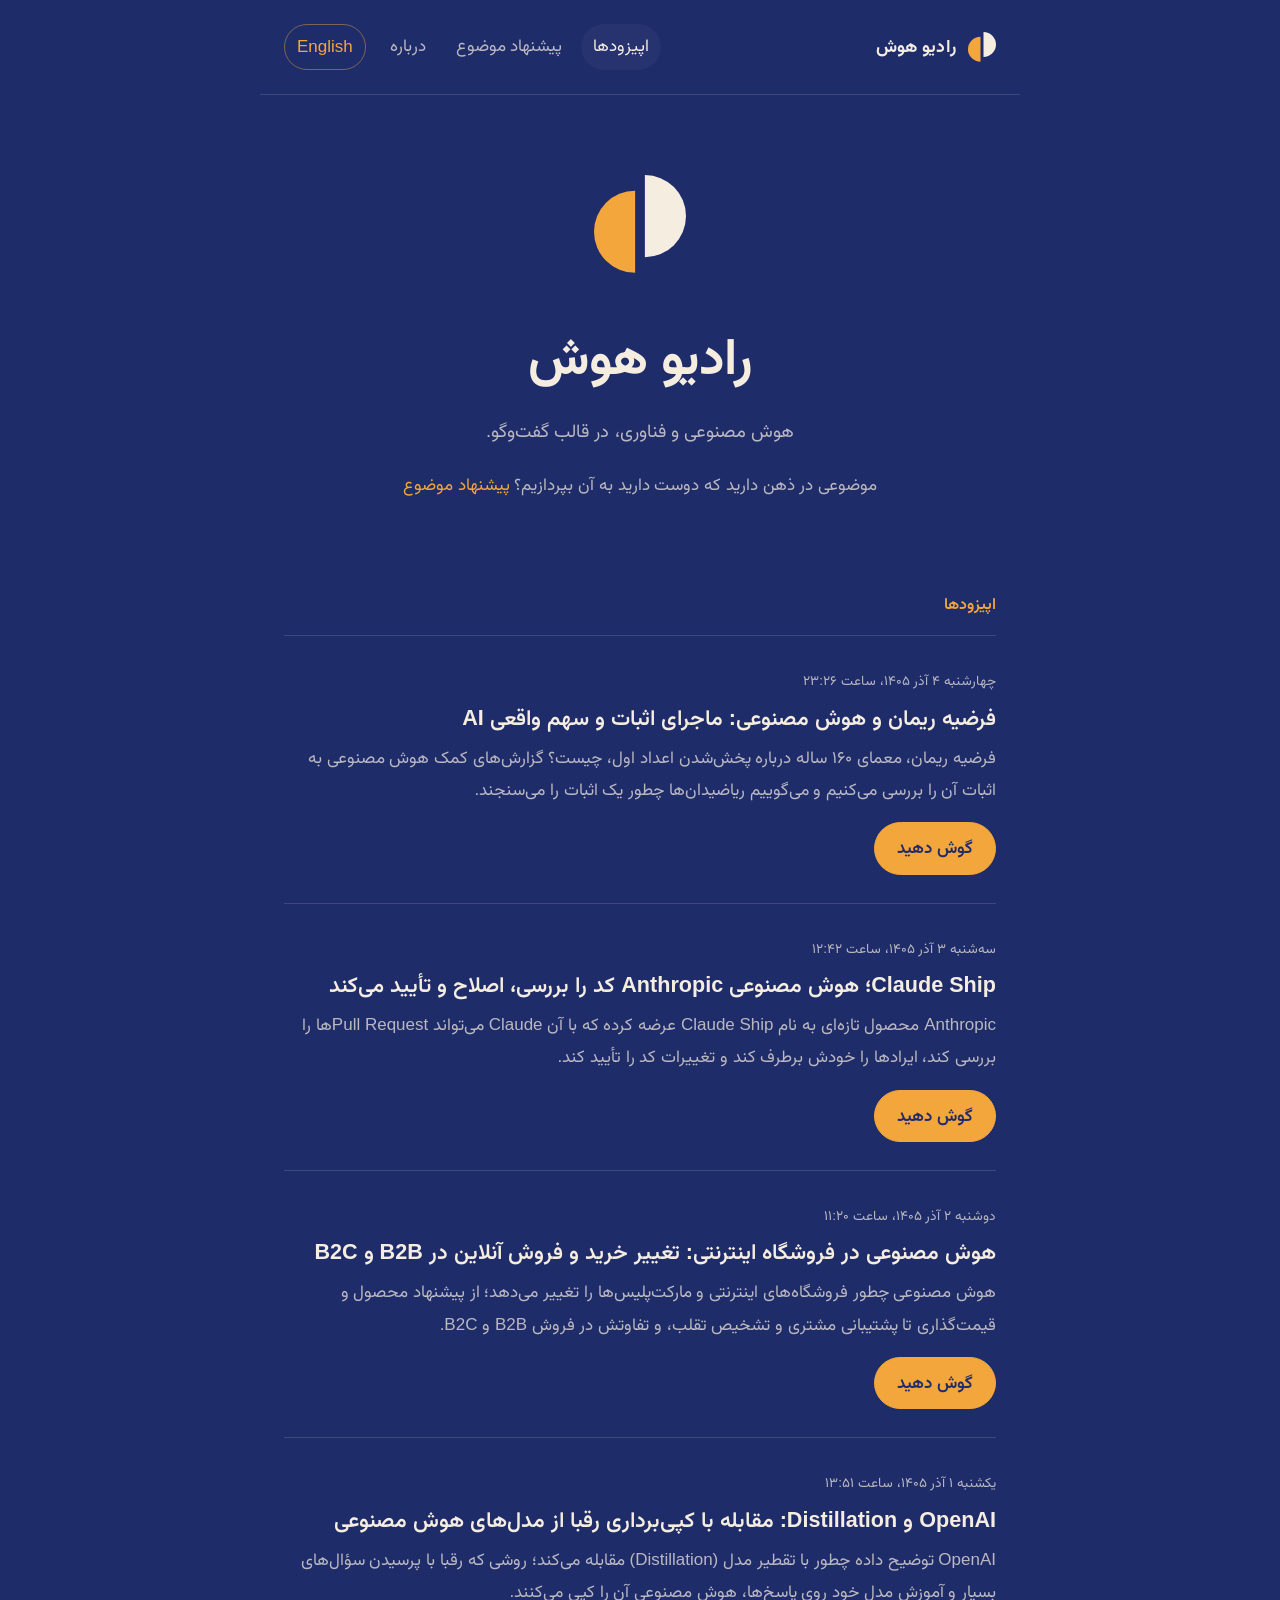
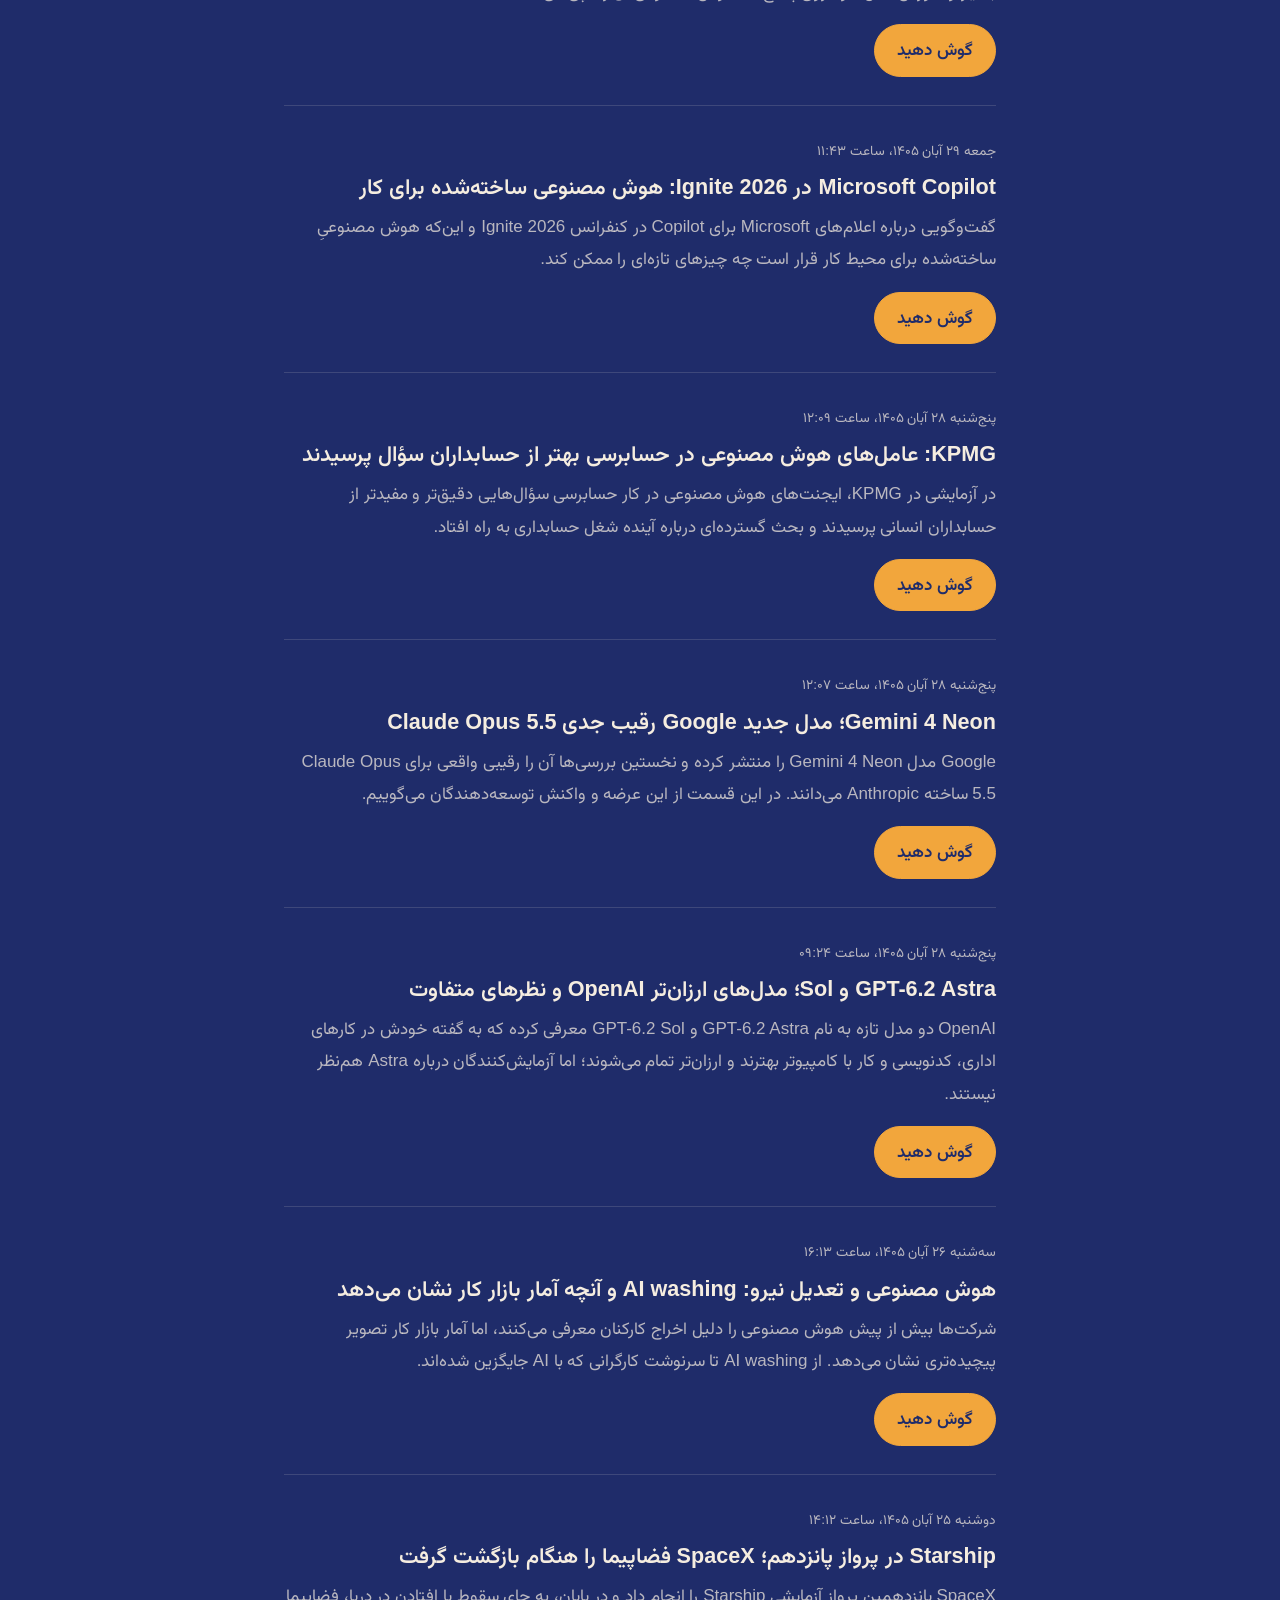
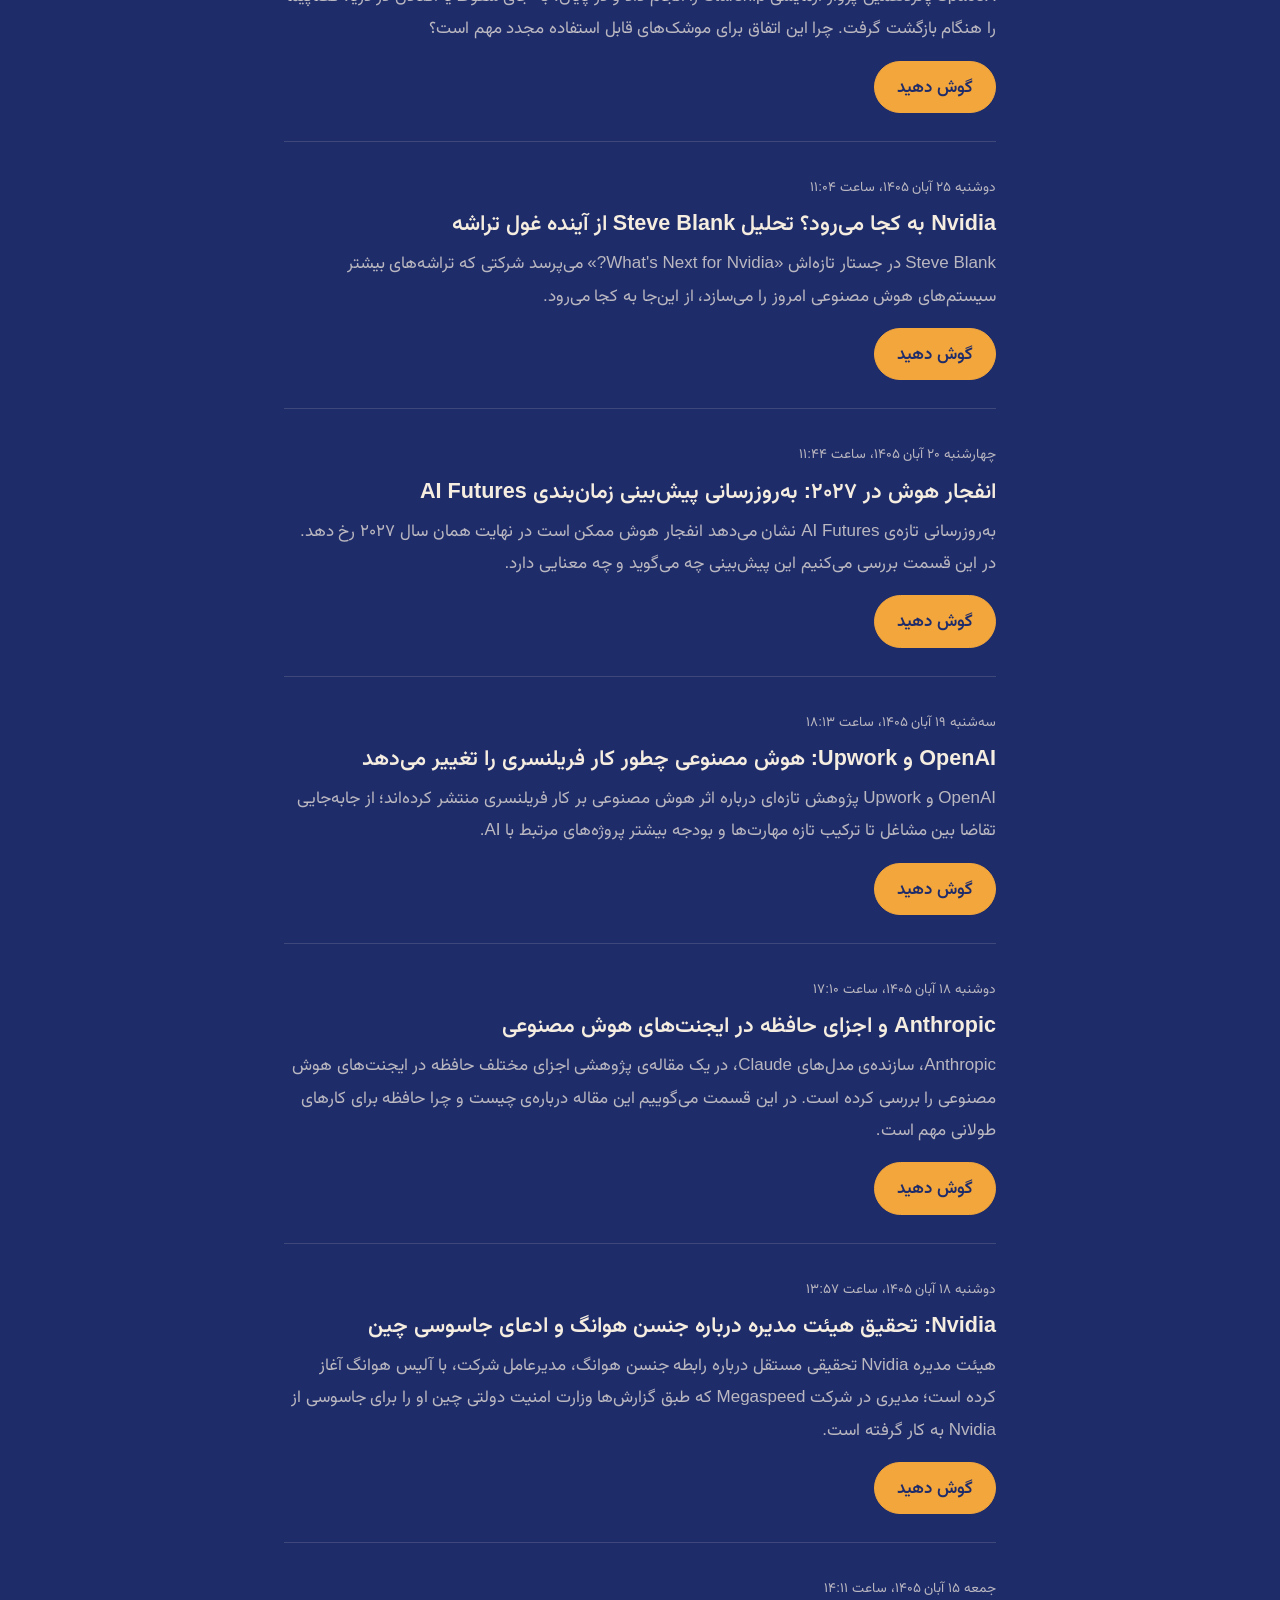
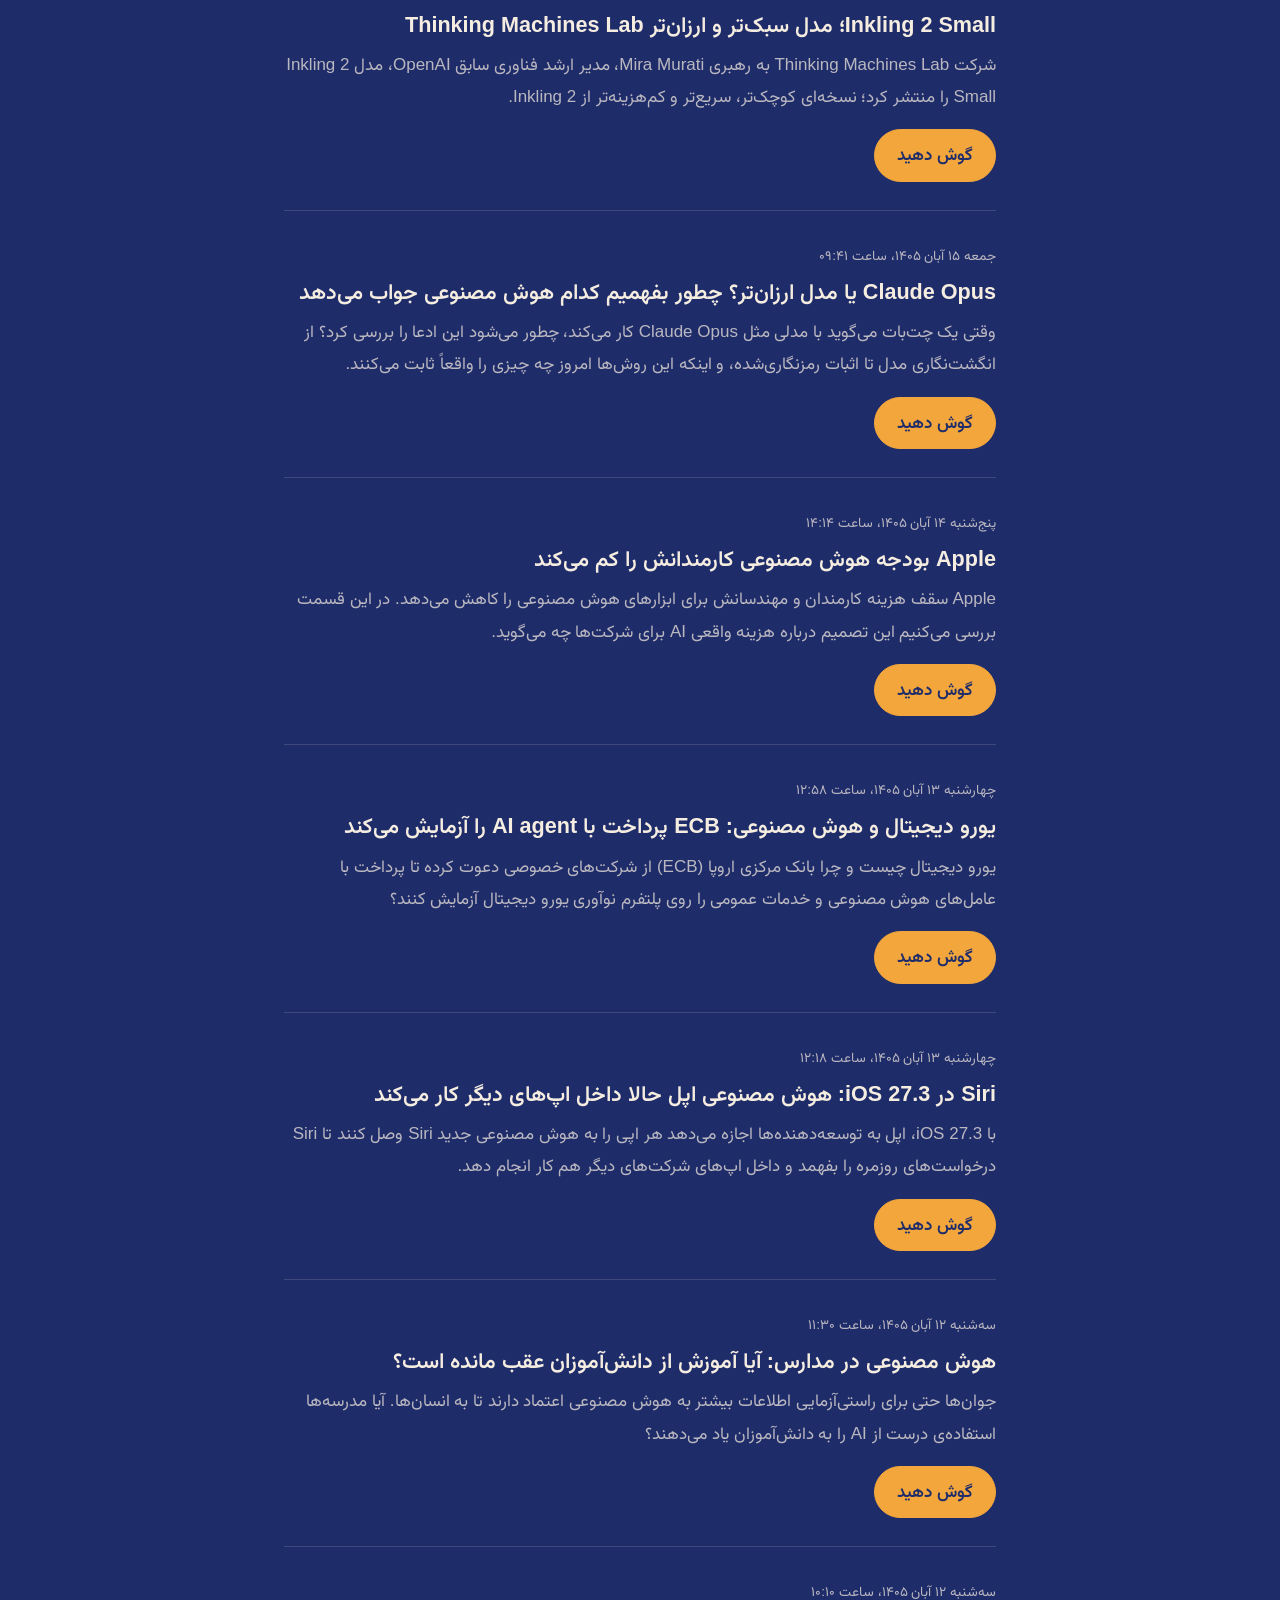
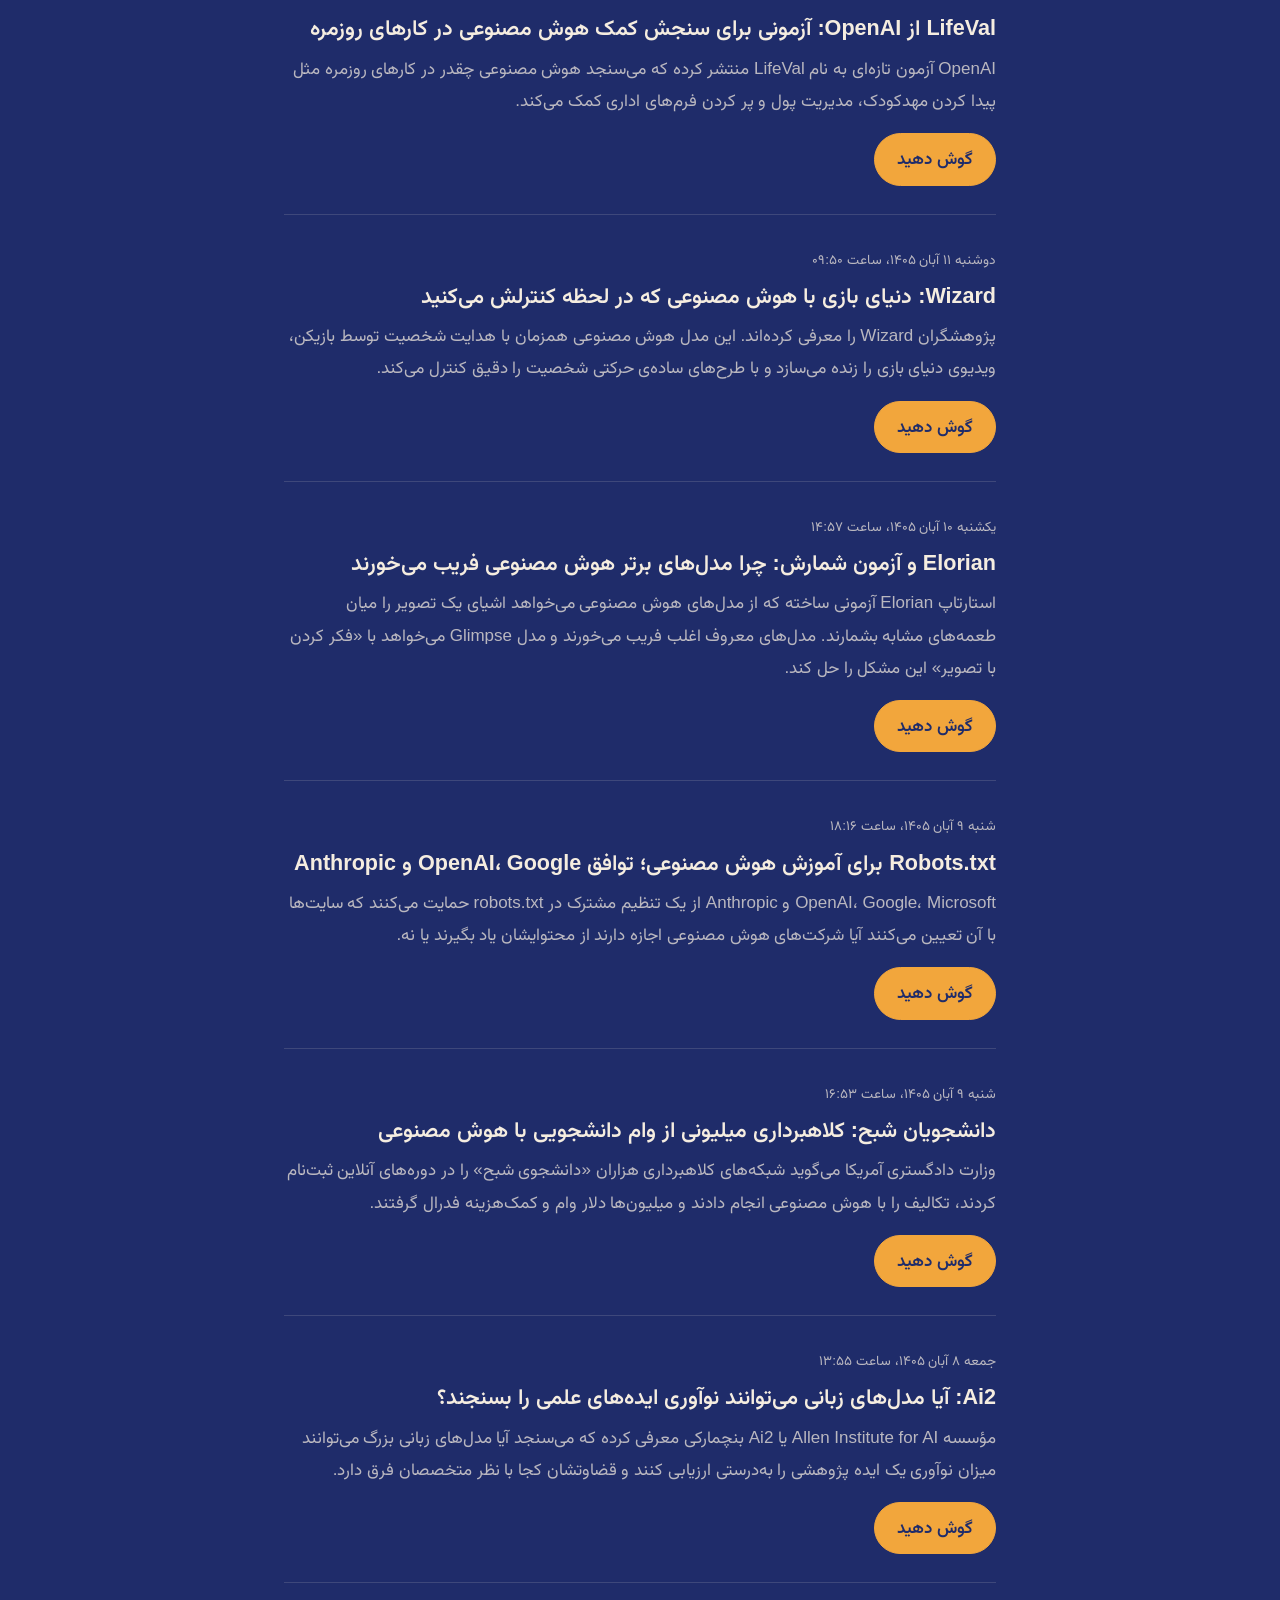
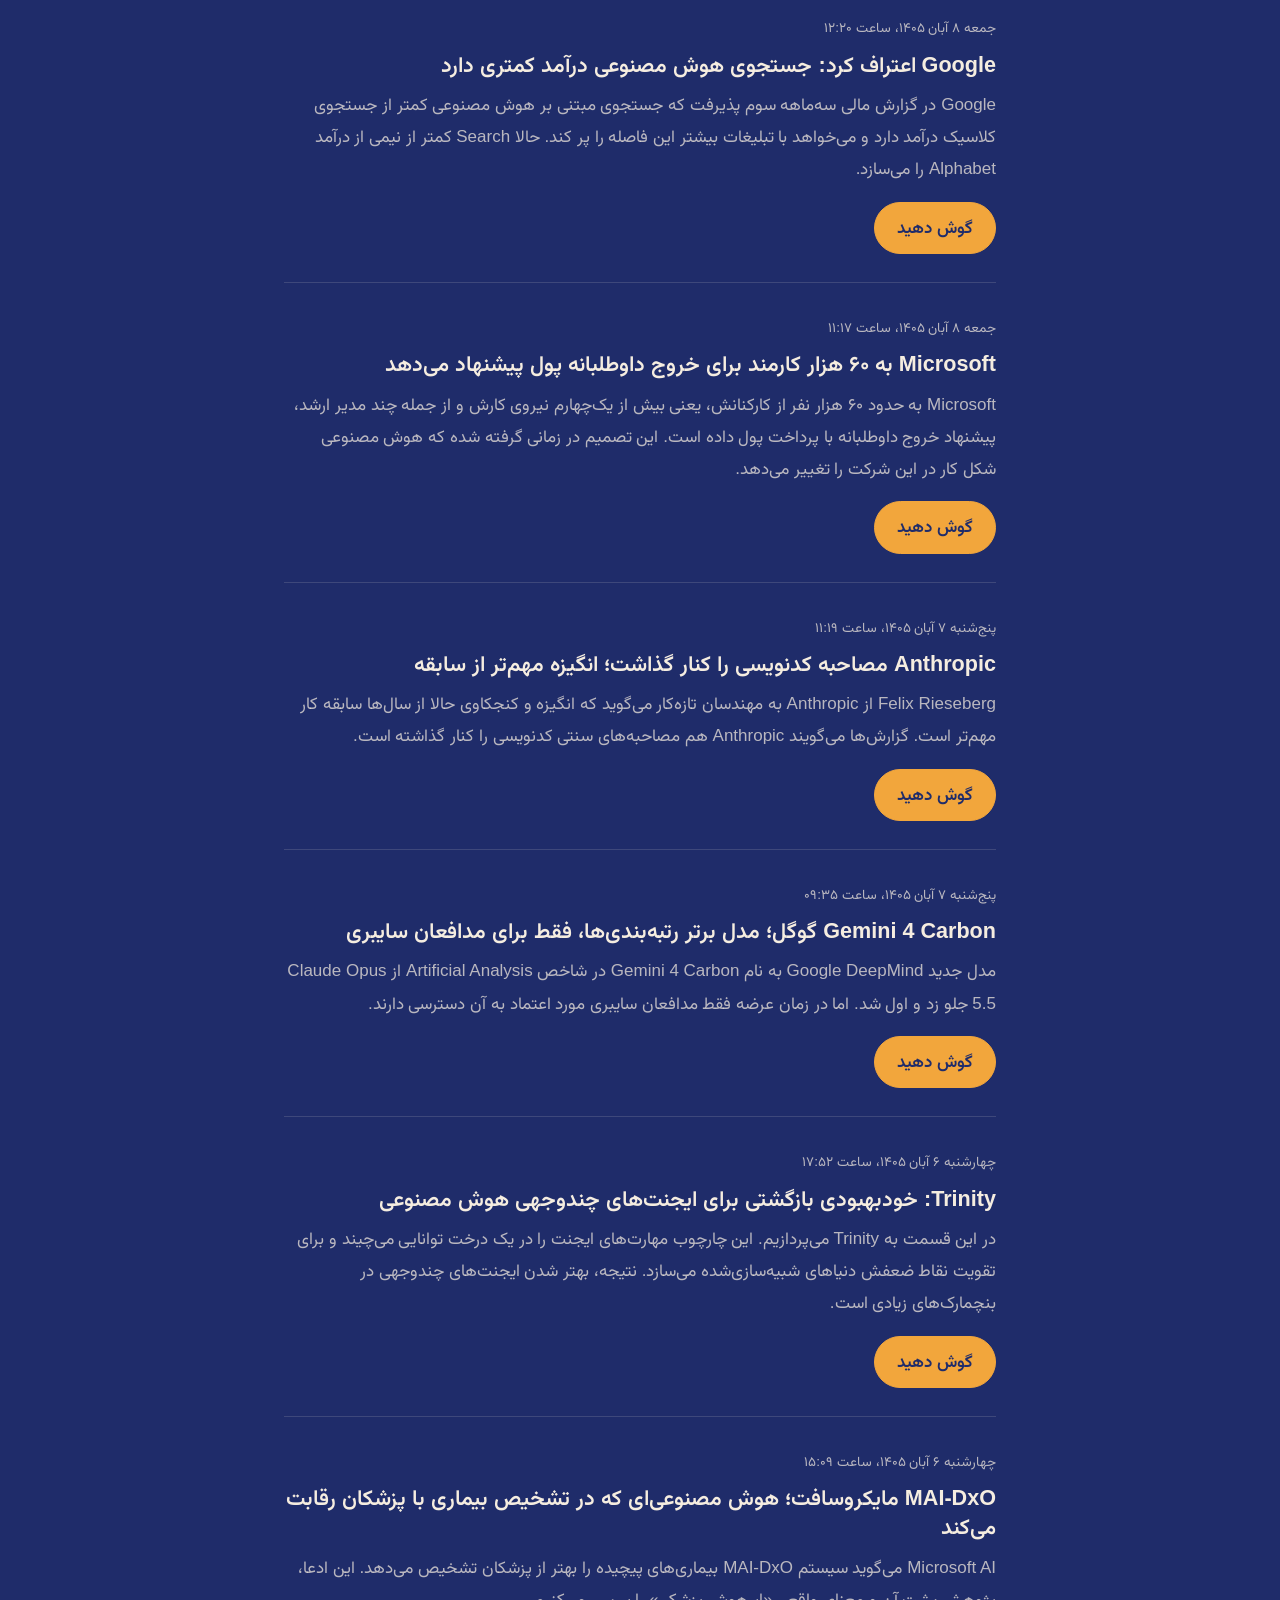
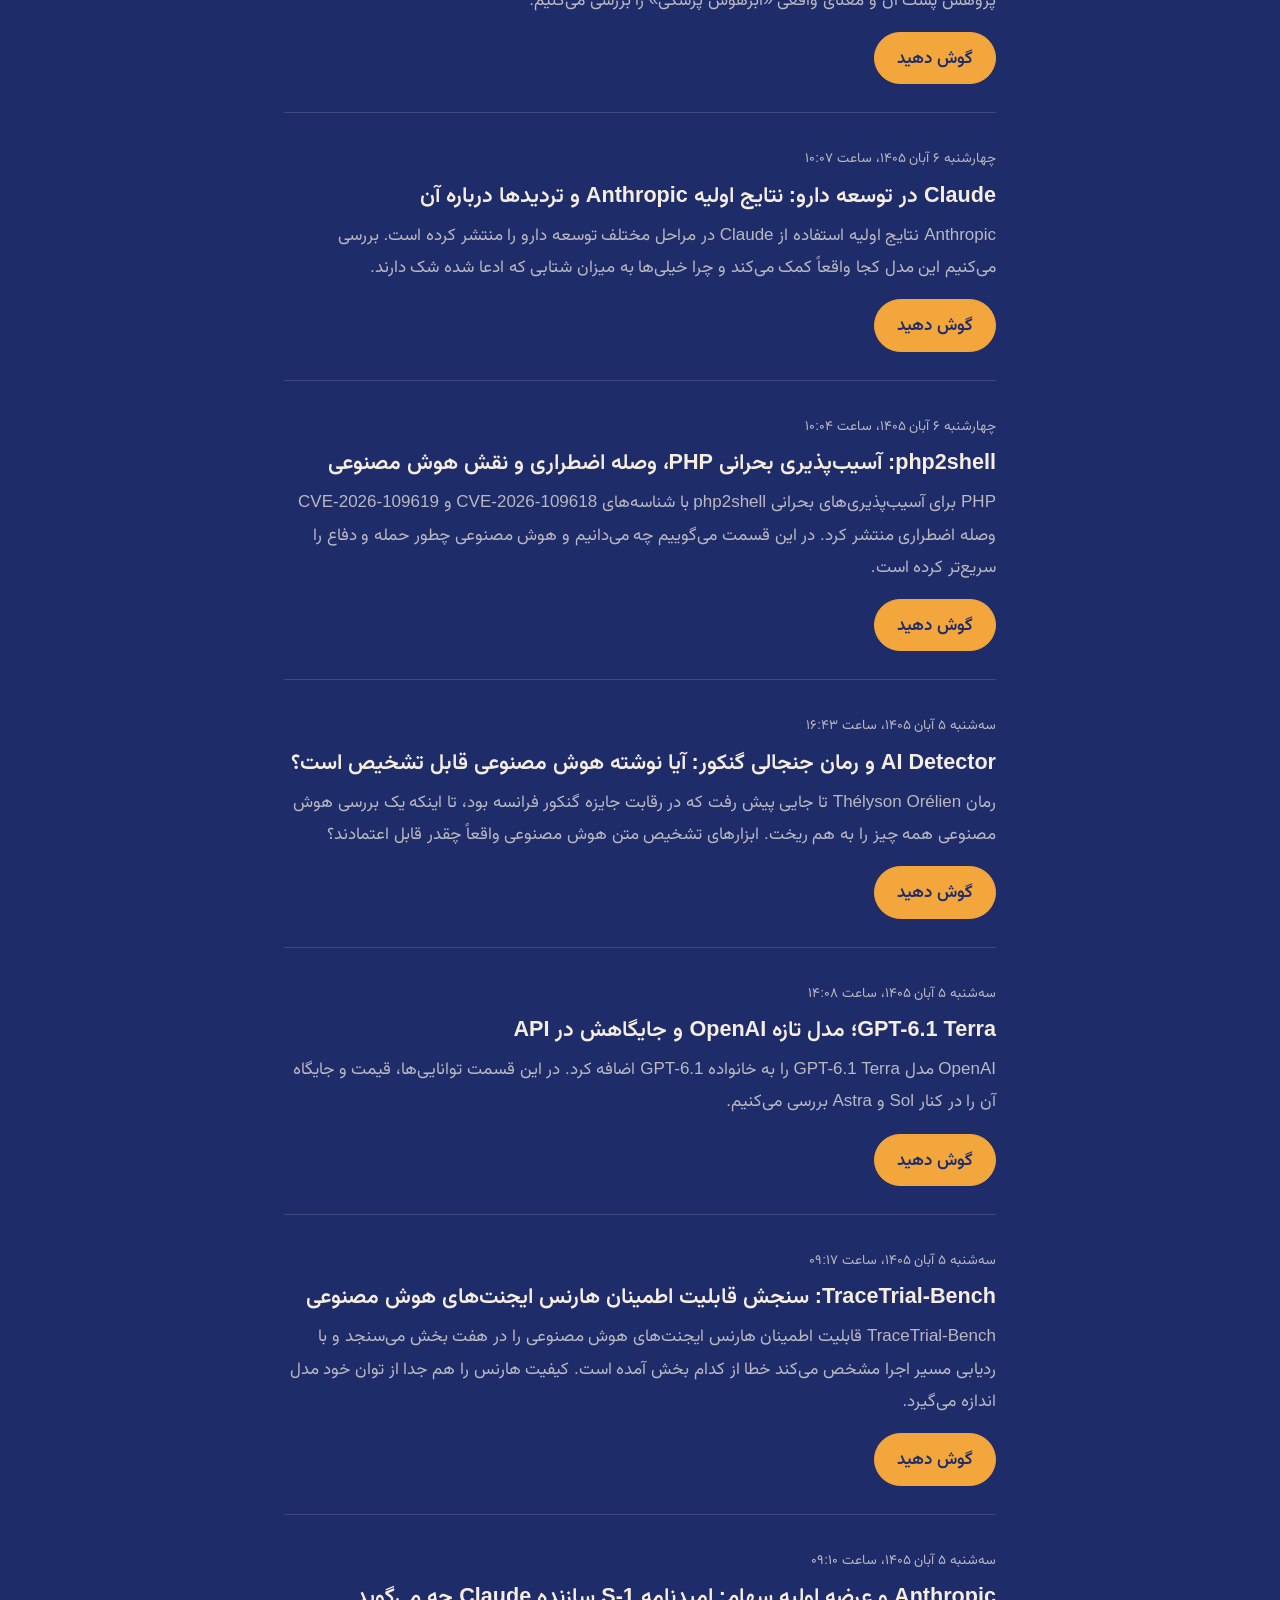
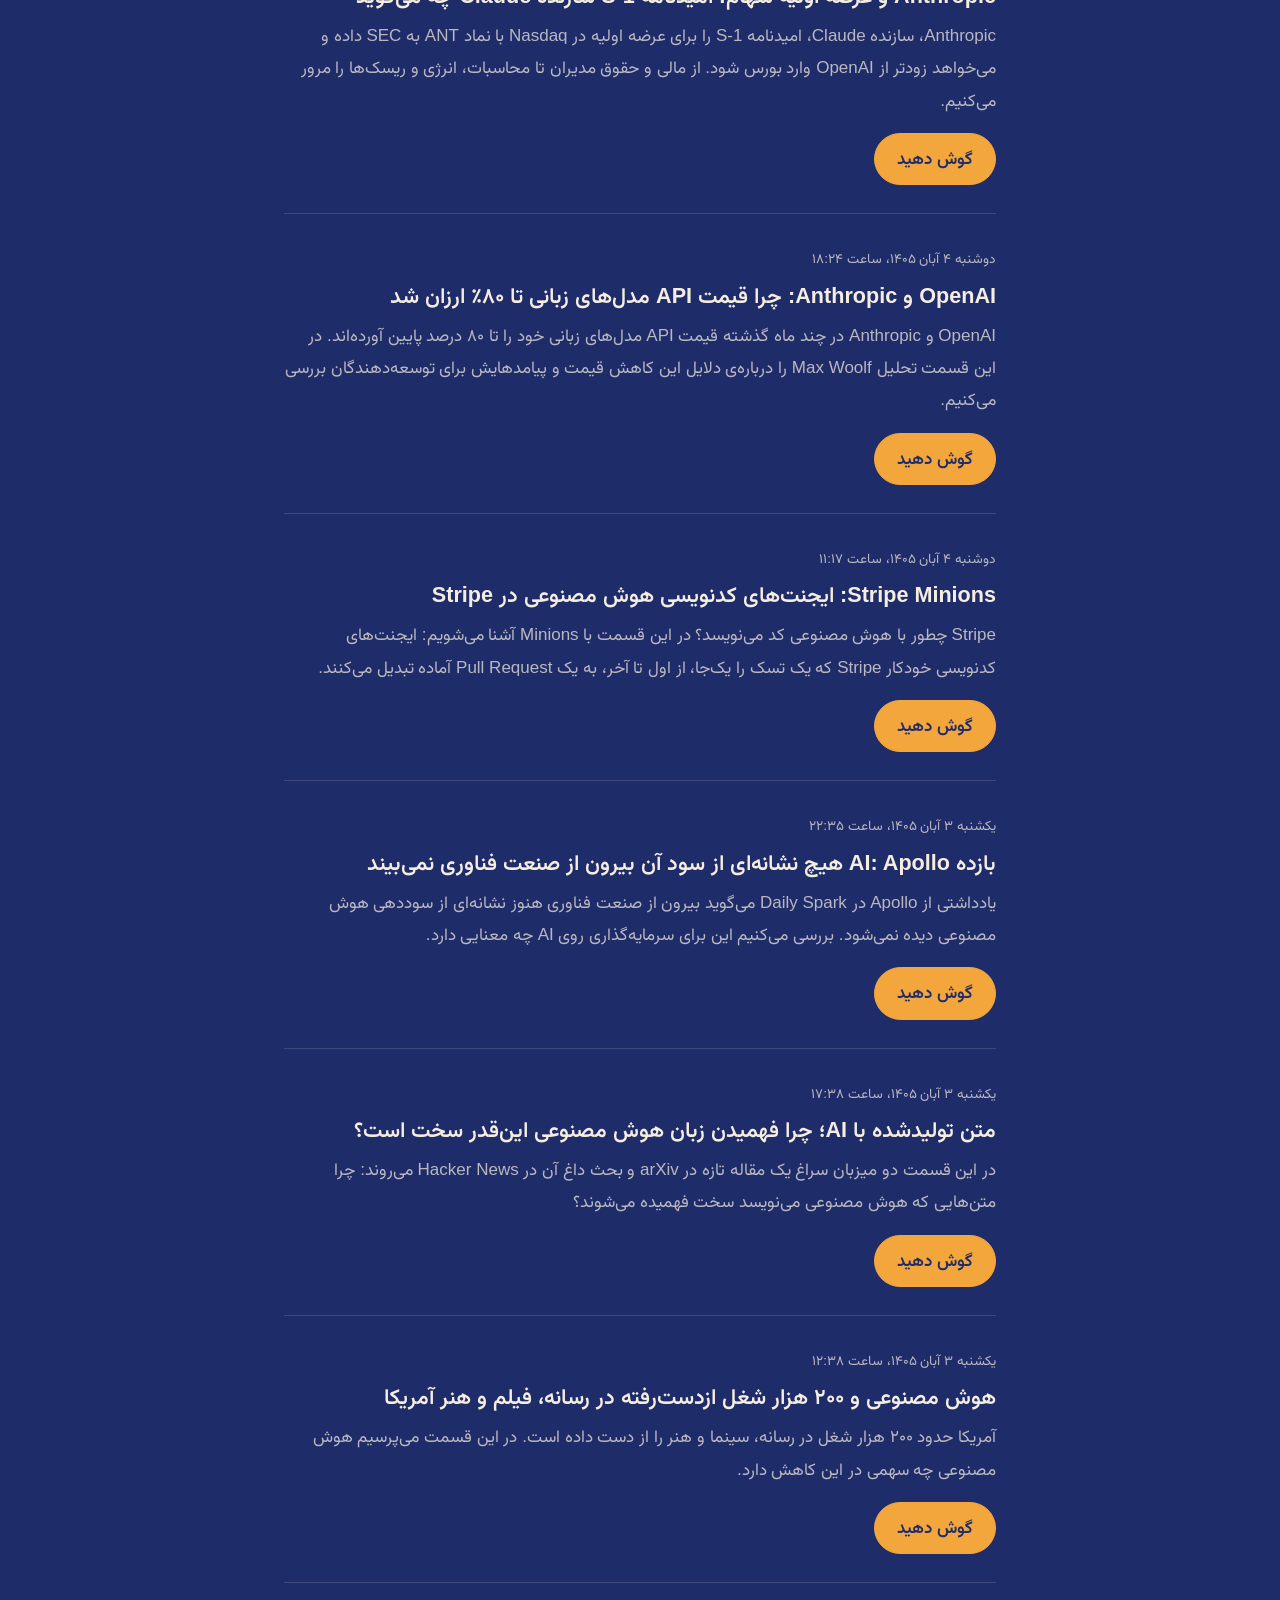
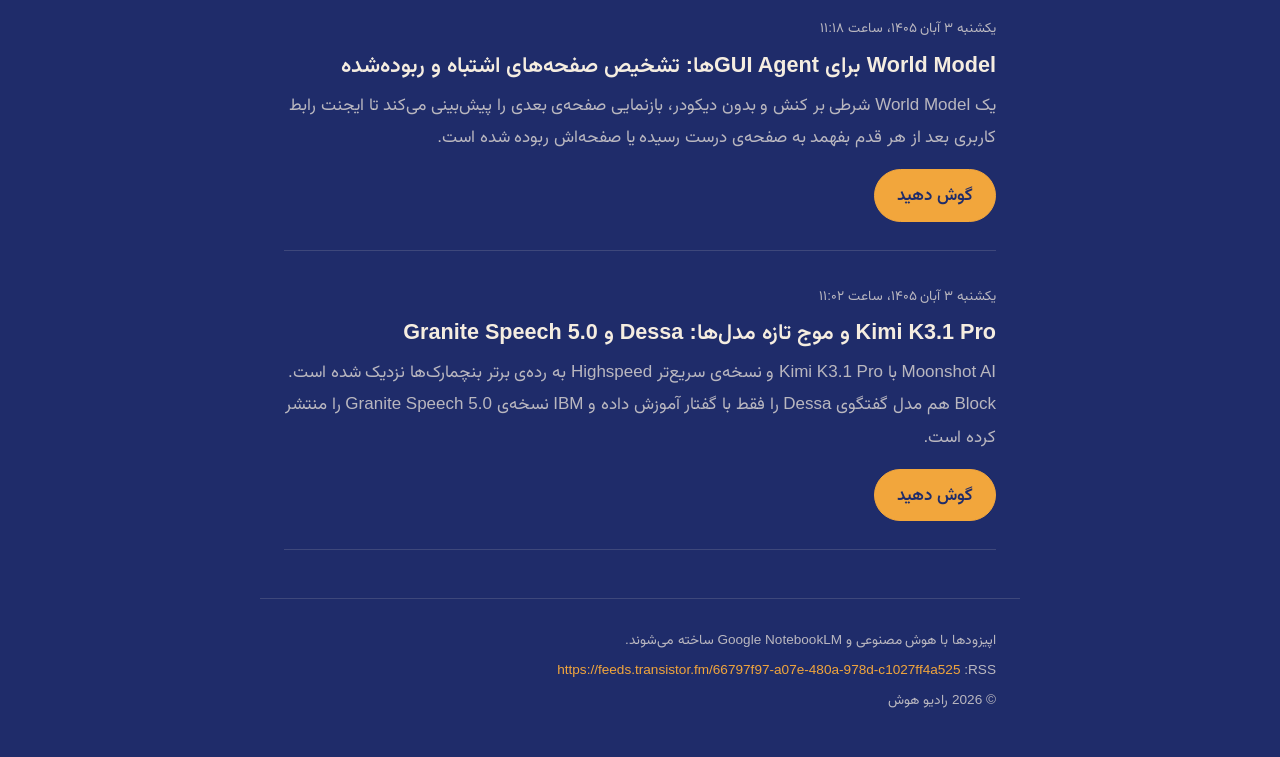
==== commit d8c73282: "Update website" ====
--- a/fa/index.html
+++ b/fa/index.html
@@ -24,7 +24,7 @@
 <link rel="alternate" hreflang="fa" href="https://radiohoosh.com/fa/">
 <link rel="alternate" hreflang="x-default" href="https://radiohoosh.com/">
 <link rel="alternate" type="application/rss+xml" title="رادیو هوش" href="https://feeds.transistor.fm/66797f97-a07e-480a-978d-c1027ff4a525">
-<script type="application/ld+json">{"@context":"https://schema.org","@type":"PodcastSeries","name":"رادیو هوش","description":"هوش مصنوعی و فناوری، در قالب گفت‌وگو.","url":"https://radiohoosh.com/fa/","inLanguage":"fa","webFeed":"https://feeds.transistor.fm/66797f97-a07e-480a-978d-c1027ff4a525","image":"https://radiohoosh.com/share-fa.png","author":{"@type":"Person","name":"کسری قاسم‌پور","url":"https://www.linkedin.com/in/kasraq"},"publisher":{"@type":"Person","name":"کسری قاسم‌پور","url":"https://www.linkedin.com/in/kasraq"},"episode":[{"@type":"PodcastEpisode","name":"Claude Ship؛ هوش مصنوعی Anthropic کد را بررسی، اصلاح و تأیید می‌کند","description":"Anthropic محصول تازه‌ای به نام Claude Ship عرضه کرده که با آن Claude می‌تواند Pull Requestها را بررسی کند، ایرادها را خودش برطرف کند و تغییرات کد را تأیید کند.","datePublished":"2026-11-24T12:42+01:00","url":"https://share.transistor.fm/s/e6f72815","inLanguage":"fa","keywords":"Claude Ship, Anthropic, Claude, کلود, آنتروپیک, بازبینی کد با هوش مصنوعی, AI code review, Pull Request, تأیید خودکار کد, هوش مصنوعی برنامه نویسی, ابزارهای هوش مصنوعی برای برنامه نویسان, توسعه نرم افزار, مسئولیت هوش مصنوعی, اخبار هوش مصنوعی, اخبار تکنولوژی"},{"@type":"PodcastEpisode","name":"هوش مصنوعی در فروشگاه اینترنتی: تغییر خرید و فروش آنلاین در B2B و B2C","description":"هوش مصنوعی چطور فروشگاه‌های اینترنتی و مارکت‌پلیس‌ها را تغییر می‌دهد؛ از پیشنهاد محصول و قیمت‌گذاری تا پشتیبانی مشتری و تشخیص تقلب، و تفاوتش در فروش B2B و B2C.","datePublished":"2026-11-23T11:20+01:00","url":"https://share.transistor.fm/s/4b065bcd","inLanguage":"fa","keywords":"هوش مصنوعی در تجارت الکترونیک, هوش مصنوعی در فروشگاه اینترنتی, خرید آنلاین با هوش مصنوعی, ChatGPT Wallet, Shopify, BigCommerce, agentic commerce, پیشنهاد محصول با هوش مصنوعی, قیمت‌گذاری با هوش مصنوعی, تشخیص تقلب, B2B, B2C, تجارت الکترونیک, AI ecommerce, هوش مصنوعی"},{"@type":"PodcastEpisode","name":"OpenAI و Distillation: مقابله با کپی‌برداری رقبا از مدل‌های هوش مصنوعی","description":"OpenAI توضیح داده چطور با تقطیر مدل (Distillation) مقابله می‌کند؛ روشی که رقبا با پرسیدن سؤال‌های بسیار و آموزش مدل خود روی پاسخ‌ها، هوش مصنوعی آن را کپی می‌کنند.","datePublished":"2026-11-22T13:51+01:00","url":"https://share.transistor.fm/s/913445b5","inLanguage":"fa","keywords":"OpenAI, Distillation, تقطیر مدل, تقطیر دانش, کپی مدل هوش مصنوعی, ChatGPT, OpenAI API, هوش مصنوعی چین, رقابت هوش مصنوعی آمریکا و چین, امنیت هوش مصنوعی, اخبار هوش مصنوعی, هوش مصنوعی, AI, اخبار تکنولوژی"},{"@type":"PodcastEpisode","name":"Microsoft Copilot در Ignite 2026: هوش مصنوعی ساخته‌شده برای کار","description":"گفت‌وگویی درباره اعلام‌های Microsoft برای Copilot در کنفرانس Ignite 2026 و این‌که هوش مصنوعیِ ساخته‌شده برای محیط کار قرار است چه چیزهای تازه‌ای را ممکن کند.","datePublished":"2026-11-20T11:43+01:00","url":"https://share.transistor.fm/s/474b57dc","inLanguage":"fa","keywords":"Microsoft Copilot, Copilot, Microsoft Ignite, Ignite 2026, Microsoft 365 Copilot, کوپایلت مایکروسافت, مایکروسافت, کنفرانس Ignite مایکروسافت, هوش مصنوعی مایکروسافت, هوش مصنوعی در محیط کار, دستیار هوش مصنوعی, هوش مصنوعی سازمانی, اخبار هوش مصنوعی, اخبار تکنولوژی, هوش مصنوعی"},{"@type":"PodcastEpisode","name":"KPMG: عامل‌های هوش مصنوعی در حسابرسی بهتر از حسابداران سؤال پرسیدند","description":"در آزمایشی در KPMG، ایجنت‌های هوش مصنوعی در کار حسابرسی سؤال‌هایی دقیق‌تر و مفیدتر از حسابداران انسانی پرسیدند و بحث گسترده‌ای درباره آینده شغل حسابداری به راه افتاد.","datePublished":"2026-11-19T12:09+01:00","url":"https://share.transistor.fm/s/b3968057","inLanguage":"fa","keywords":"KPMG, KPMG AI, AI Agents, ایجنت هوش مصنوعی, هوش مصنوعی در حسابرسی, هوش مصنوعی در حسابداری, آینده شغل حسابداری, آیا هوش مصنوعی جای حسابداران را می‌گیرد, حسابرسی مالی, AI in accounting, AI audit, هوش مصنوعی و بازار کار, اخبار هوش مصنوعی, هوش مصنوعی, AI news"},{"@type":"PodcastEpisode","name":"Gemini 4 Neon؛ مدل جدید Google رقیب جدی Claude Opus 5.5","description":"Google مدل Gemini 4 Neon را منتشر کرده و نخستین بررسی‌ها آن را رقیبی واقعی برای Claude Opus 5.5 ساخته Anthropic می‌دانند. در این قسمت از این عرضه و واکنش توسعه‌دهندگان می‌گوییم.","datePublished":"2026-11-19T12:07+01:00","url":"https://share.transistor.fm/s/3ab361e7","inLanguage":"fa","keywords":"Gemini 4 Neon, Gemini 4, Google Gemini, Claude Opus 5.5, Gemini vs Claude, Anthropic, مدل جدید گوگل, جمینای, مقایسه Gemini و Claude, بهترین مدل هوش مصنوعی, رقابت Google و OpenAI و Anthropic, مدل زبانی بزرگ, اخبار هوش مصنوعی, هوش مصنوعی, AI news"},{"@type":"PodcastEpisode","name":"GPT-6.2 Astra و Sol؛ مدل‌های ارزان‌تر OpenAI و نظرهای متفاوت","description":"OpenAI دو مدل تازه به نام GPT-6.2 Astra و GPT-6.2 Sol معرفی کرده که به گفته خودش در کارهای اداری، کدنویسی و کار با کامپیوتر بهترند و ارزان‌تر تمام می‌شوند؛ اما آزمایش‌کنندگان درباره Astra هم‌نظر نیستند.","datePublished":"2026-11-19T09:24+01:00","url":"https://share.transistor.fm/s/27af4df0","inLanguage":"fa","keywords":"GPT-6.2, GPT-6.2 Astra, GPT-6.2 Sol, OpenAI, ChatGPT, مدل جدید OpenAI, بررسی GPT-6.2, هوش مصنوعی, اخبار هوش مصنوعی, هوش مصنوعی برای کدنویسی, قیمت مدل‌های هوش مصنوعی, بنچمارک هوش مصنوعی, مدل زبانی بزرگ, AI news, پادکست هوش مصنوعی"},{"@type":"PodcastEpisode","name":"هوش مصنوعی و تعدیل نیرو: AI washing و آنچه آمار بازار کار نشان می‌دهد","description":"شرکت‌ها بیش از پیش هوش مصنوعی را دلیل اخراج کارکنان معرفی می‌کنند، اما آمار بازار کار تصویر پیچیده‌تری نشان می‌دهد. از AI washing تا سرنوشت کارگرانی که با AI جایگزین شده‌اند.","datePublished":"2026-11-17T16:13+01:00","url":"https://share.transistor.fm/s/bcb12f2a","inLanguage":"fa","keywords":"هوش مصنوعی و اشتغال, اخراج به خاطر هوش مصنوعی, تعدیل نیرو هوش مصنوعی, AI washing, AI layoffs, جایگزینی شغل با هوش مصنوعی, آینده کار, بازار کار آمریکا, تأثیر هوش مصنوعی بر مشاغل, AI and jobs, اتوماسیون و بیکاری, اخبار هوش مصنوعی, پادکست فارسی هوش مصنوعی, پادکست فناوری"},{"@type":"PodcastEpisode","name":"Starship در پرواز پانزدهم؛ SpaceX فضاپیما را هنگام بازگشت گرفت","description":"SpaceX پانزدهمین پرواز آزمایشی Starship را انجام داد و در پایان، به جای سقوط یا افتادن در دریا، فضاپیما را هنگام بازگشت گرفت. چرا این اتفاق برای موشک‌های قابل استفاده مجدد مهم است؟","datePublished":"2026-11-16T14:12+01:00","url":"https://share.transistor.fm/s/fa9b1830","inLanguage":"fa","keywords":"SpaceX Starship, Starship Flight 15, استارشیپ, اسپیس ایکس, پرواز ۱۵ استارشیپ, گرفتن موشک, پرواز آزمایشی Starship, موشک قابل استفاده مجدد, reusable rocket, هزینه پرتاب فضایی, سفر به ماه و مریخ, پرتاب ماهواره, اخبار فضایی, اخبار تکنولوژی, پادکست فارسی تکنولوژی"},{"@type":"PodcastEpisode","name":"Nvidia به کجا می‌رود؟ تحلیل Steve Blank از آینده غول تراشه","description":"Steve Blank در جستار تازه‌اش «What's Next for Nvidia?» می‌پرسد شرکتی که تراشه‌های بیشتر سیستم‌های هوش مصنوعی امروز را می‌سازد، از این‌جا به کجا می‌رود.","datePublished":"2026-11-16T11:04+01:00","url":"https://share.transistor.fm/s/2446944c","inLanguage":"fa","keywords":"Nvidia, انویدیا, Steve Blank, استیو بلنک, آینده انویدیا, تراشه هوش مصنوعی, Nvidia GPU, کارت گرافیک انویدیا, Hacker News, AI chips, سخت‌افزار هوش مصنوعی, صنعت نیمه‌رسانا, سرمایه‌گذاری در هوش مصنوعی, اخبار هوش مصنوعی, پادکست فارسی تکنولوژی"},{"@type":"PodcastEpisode","name":"انفجار هوش در ۲۰۲۷: به‌روزرسانی پیش‌بینی زمان‌بندی AI Futures","description":"به‌روزرسانی تازه‌ی AI Futures نشان می‌دهد انفجار هوش ممکن است در نهایت همان سال ۲۰۲۷ رخ دهد. در این قسمت بررسی می‌کنیم این پیش‌بینی چه می‌گوید و چه معنایی دارد.","datePublished":"2026-11-11T11:44+01:00","url":"https://share.transistor.fm/s/0c7f3c24","inLanguage":"fa","keywords":"AI Futures Project, AI 2027, انفجار هوش, intelligence explosion, انفجار هوش ۲۰۲۷, پیش‌بینی هوش مصنوعی, زمان‌بندی هوش مصنوعی, AI timelines, هوش مصنوعی عمومی, AGI, ابرهوش, ایمنی هوش مصنوعی, آینده هوش مصنوعی, اخبار هوش مصنوعی, پادکست هوش مصنوعی"},{"@type":"PodcastEpisode","name":"OpenAI و Upwork: هوش مصنوعی چطور کار فریلنسری را تغییر می‌دهد","description":"OpenAI و Upwork پژوهش تازه‌ای درباره اثر هوش مصنوعی بر کار فریلنسری منتشر کرده‌اند؛ از جابه‌جایی تقاضا بین مشاغل تا ترکیب تازه مهارت‌ها و بودجه بیشتر پروژه‌های مرتبط با AI.","datePublished":"2026-11-10T18:13+01:00","url":"https://share.transistor.fm/s/578abd93","inLanguage":"fa","keywords":"OpenAI, Upwork, پژوهش OpenAI و Upwork, هوش مصنوعی و فریلنسری, کار فریلنسری, فریلنسر, AI freelance, تاثیر هوش مصنوعی بر شغل‌ها, آینده کار, بازار کار و هوش مصنوعی, مهارت‌های پردرآمد, اخبار هوش مصنوعی, هوش مصنوعی, AI"},{"@type":"PodcastEpisode","name":"Anthropic و اجزای حافظه در ایجنت‌های هوش مصنوعی","description":"Anthropic، سازنده‌ی مدل‌های Claude، در یک مقاله‌ی پژوهشی اجزای مختلف حافظه در ایجنت‌های هوش مصنوعی را بررسی کرده است. در این قسمت می‌گوییم این مقاله درباره‌ی چیست و چرا حافظه برای کارهای طولانی مهم است.","datePublished":"2026-11-09T17:10+01:00","url":"https://share.transistor.fm/s/33442db6","inLanguage":"fa","keywords":"Anthropic, Claude, حافظه ایجنت, ایجنت هوش مصنوعی, عامل هوش مصنوعی, حافظه هوش مصنوعی, agent memory, AI agent, پژوهش Anthropic, مدل‌های Claude, Hacker News, اخبار هوش مصنوعی, هوش مصنوعی, پادکست هوش مصنوعی"},{"@type":"PodcastEpisode","name":"Nvidia: تحقیق هیئت مدیره درباره جنسن هوانگ و ادعای جاسوسی چین","description":"هیئت مدیره Nvidia تحقیقی مستقل درباره رابطه جنسن هوانگ، مدیرعامل شرکت، با آلیس هوانگ آغاز کرده است؛ مدیری در شرکت Megaspeed که طبق گزارش‌ها وزارت امنیت دولتی چین او را برای جاسوسی از Nvidia به کار گرفته است.","datePublished":"2026-11-09T13:57+01:00","url":"https://share.transistor.fm/s/ad463496","inLanguage":"fa","keywords":"Nvidia, انویدیا, Jensen Huang, جنسن هوانگ, تحقیق درباره جنسن هوانگ, هیئت مدیره انویدیا, Alice Huang, Megaspeed, جاسوسی چین, وزارت امنیت دولتی چین, مدیرعامل انویدیا, تراشه هوش مصنوعی, AI chips, اخبار هوش مصنوعی, اخبار تکنولوژی"},{"@type":"PodcastEpisode","name":"Inkling 2 Small؛ مدل سبک‌تر و ارزان‌تر Thinking Machines Lab","description":"شرکت Thinking Machines Lab به رهبری Mira Murati، مدیر ارشد فناوری سابق OpenAI، مدل Inkling 2 Small را منتشر کرد؛ نسخه‌ای کوچک‌تر، سریع‌تر و کم‌هزینه‌تر از Inkling 2.","datePublished":"2026-11-06T14:11+01:00","url":"https://share.transistor.fm/s/4b5b36c5","inLanguage":"fa","keywords":"Inkling 2 Small, Inkling 2, Thinking Machines Lab, Mira Murati, میرا موراتی, مدل جدید هوش مصنوعی, مدل زبانی کوچک, مدل هوش مصنوعی سبک, هوش مصنوعی ارزان, استارتاپ هوش مصنوعی, OpenAI, اخبار هوش مصنوعی, هوش مصنوعی برای برنامه‌نویسان, هوش مصنوعی, AI"},{"@type":"PodcastEpisode","name":"Claude Opus یا مدل ارزان‌تر؟ چطور بفهمیم کدام هوش مصنوعی جواب می‌دهد","description":"وقتی یک چت‌بات می‌گوید با مدلی مثل Claude Opus کار می‌کند، چطور می‌شود این ادعا را بررسی کرد؟ از انگشت‌نگاری مدل تا اثبات رمزنگاری‌شده، و اینکه این روش‌ها امروز چه چیزی را واقعاً ثابت می‌کنند.","datePublished":"2026-11-06T09:41+01:00","url":"https://share.transistor.fm/s/be747ade","inLanguage":"fa","keywords":"Claude Opus, Anthropic, راستی‌آزمایی مدل هوش مصنوعی, تشخیص مدل هوش مصنوعی, انگشت‌نگاری مدل, model fingerprinting, provable inference, اثبات رمزنگاری, جایگزینی مدل, مدل زبانی بزرگ, LLM, امنیت هوش مصنوعی, شفافیت هوش مصنوعی, چت‌بات, اخبار هوش مصنوعی"},{"@type":"PodcastEpisode","name":"Apple بودجه هوش مصنوعی کارمندانش را کم می‌کند","description":"Apple سقف هزینه کارمندان و مهندسانش برای ابزارهای هوش مصنوعی را کاهش می‌دهد. در این قسمت بررسی می‌کنیم این تصمیم درباره هزینه واقعی AI برای شرکت‌ها چه می‌گوید.","datePublished":"2026-11-05T14:14+01:00","url":"https://share.transistor.fm/s/aa5d57fd","inLanguage":"fa","keywords":"Apple, اپل, بودجه هوش مصنوعی اپل, Apple AI budget, کاهش هزینه اپل, مهندسان اپل, هزینه ابزارهای هوش مصنوعی, AI tools cost, هوش مصنوعی در محیط کار, ابزارهای برنامه‌نویسی هوش مصنوعی, اخبار هوش مصنوعی, اخبار تکنولوژی, هوش مصنوعی, AI"},{"@type":"PodcastEpisode","name":"یورو دیجیتال و هوش مصنوعی: ECB پرداخت با AI agent را آزمایش می‌کند","description":"یورو دیجیتال چیست و چرا بانک مرکزی اروپا (ECB) از شرکت‌های خصوصی دعوت کرده تا پرداخت با عامل‌های هوش مصنوعی و خدمات عمومی را روی پلتفرم نوآوری یورو دیجیتال آزمایش کنند؟","datePublished":"2026-11-04T12:58+01:00","url":"https://share.transistor.fm/s/fab4cc23","inLanguage":"fa","keywords":"یورو دیجیتال, digital euro, بانک مرکزی اروپا, ECB, ارز دیجیتال بانک مرکزی, CBDC, عامل هوش مصنوعی, AI agents, پرداخت با هوش مصنوعی, agentic payments, آینده پرداخت, فین تک, هوش مصنوعی در بانکداری, اخبار هوش مصنوعی"},{"@type":"PodcastEpisode","name":"Siri در iOS 27.3: هوش مصنوعی اپل حالا داخل اپ‌های دیگر کار می‌کند","description":"با iOS 27.3، اپل به توسعه‌دهنده‌ها اجازه می‌دهد هر اپی را به هوش مصنوعی جدید Siri وصل کنند تا Siri درخواست‌های روزمره را بفهمد و داخل اپ‌های شرکت‌های دیگر هم کار انجام دهد.","datePublished":"2026-11-04T12:18+01:00","url":"https://share.transistor.fm/s/31b011a5","inLanguage":"fa","keywords":"Siri, iOS 27.3, هوش مصنوعی Siri, هوش مصنوعی اپل, Apple Intelligence, Siri در اپ‌های دیگر, آپدیت iOS جدید, دستیار هوشمند آیفون, قابلیت‌های جدید iPhone, اخبار اپل, توسعه‌دهندگان iOS, دستیار هوش مصنوعی, اخبار هوش مصنوعی, AI agent, پادکست تکنولوژی"},{"@type":"PodcastEpisode","name":"هوش مصنوعی در مدارس: آیا آموزش از دانش‌آموزان عقب مانده است؟","description":"جوان‌ها حتی برای راستی‌آزمایی اطلاعات بیشتر به هوش مصنوعی اعتماد دارند تا به انسان‌ها. آیا مدرسه‌ها استفاده‌ی درست از AI را به دانش‌آموزان یاد می‌دهند؟","datePublished":"2026-11-03T11:30+01:00","url":"https://share.transistor.fm/s/61c22aec","inLanguage":"fa","keywords":"هوش مصنوعی در مدارس, هوش مصنوعی و آموزش, AI in education, گزارش Seldon, اعتماد جوانان به هوش مصنوعی, راستی‌آزمایی با هوش مصنوعی, دانش‌آموزان و هوش مصنوعی, سواد هوش مصنوعی, AI literacy, تفکر انتقادی, سواد رسانه‌ای, آینده آموزش, ChatGPT در مدرسه, هوش مصنوعی"},{"@type":"PodcastEpisode","name":"LifeVal از OpenAI: آزمونی برای سنجش کمک هوش مصنوعی در کارهای روزمره","description":"OpenAI آزمون تازه‌ای به نام LifeVal منتشر کرده که می‌سنجد هوش مصنوعی چقدر در کارهای روزمره مثل پیدا کردن مهدکودک، مدیریت پول و پر کردن فرم‌های اداری کمک می‌کند.","datePublished":"2026-11-03T10:10+01:00","url":"https://share.transistor.fm/s/3e787165","inLanguage":"fa","keywords":"LifeVal, OpenAI LifeVal, OpenAI, ChatGPT, AI benchmark, بنچمارک هوش مصنوعی, آزمون هوش مصنوعی, ارزیابی هوش مصنوعی, هوش مصنوعی در زندگی روزمره, چت بات, مدیریت مالی با هوش مصنوعی, کارهای اداری با هوش مصنوعی, اخبار هوش مصنوعی, هوش مصنوعی, AI news"},{"@type":"PodcastEpisode","name":"Wizard: دنیای بازی با هوش مصنوعی که در لحظه کنترلش می‌کنید","description":"پژوهشگران Wizard را معرفی کرده‌اند. این مدل هوش مصنوعی همزمان با هدایت شخصیت توسط بازیکن، ویدیوی دنیای بازی را زنده می‌سازد و با طرح‌های ساده‌ی حرکتی شخصیت را دقیق کنترل می‌کند.","datePublished":"2026-11-02T09:50+01:00","url":"https://share.transistor.fm/s/a5a612d7","inLanguage":"fa","keywords":"Wizard AI, world model, مدل جهان, بازی با هوش مصنوعی, ساخت بازی با هوش مصنوعی, تولید ویدیو با هوش مصنوعی, تولید ویدیو در لحظه, real-time video generation, موتور بازی هوش مصنوعی, AI game engine, هوش مصنوعی مولد, شبیه‌سازی و آموزش ربات, مقاله هوش مصنوعی, اخبار هوش مصنوعی"},{"@type":"PodcastEpisode","name":"Elorian و آزمون شمارش: چرا مدل‌های برتر هوش مصنوعی فریب می‌خورند","description":"استارتاپ Elorian آزمونی ساخته که از مدل‌های هوش مصنوعی می‌خواهد اشیای یک تصویر را میان طعمه‌های مشابه بشمارند. مدل‌های معروف اغلب فریب می‌خورند و مدل Glimpse می‌خواهد با «فکر کردن با تصویر» این مشکل را حل کند.","datePublished":"2026-11-01T14:57+01:00","url":"https://share.transistor.fm/s/0feb57a3","inLanguage":"fa","keywords":"Elorian, Elorian Glimpse, مدل Glimpse, آزمون شمارش هوش مصنوعی, بینایی ماشین, استدلال تصویری, فکر کردن با تصویر, مدل‌های چندوجهی, بنچمارک هوش مصنوعی, computer vision, multimodal AI, AI benchmark, اخبار هوش مصنوعی, هوش مصنوعی"},{"@type":"PodcastEpisode","name":"Robots.txt برای آموزش هوش مصنوعی؛ توافق OpenAI، Google و Anthropic","description":"OpenAI، Google، Microsoft و Anthropic از یک تنظیم مشترک در robots.txt حمایت می‌کنند که سایت‌ها با آن تعیین می‌کنند آیا شرکت‌های هوش مصنوعی اجازه دارند از محتوایشان یاد بگیرند یا نه.","datePublished":"2026-10-31T18:16+01:00","url":"https://share.transistor.fm/s/1356ff49","inLanguage":"fa","keywords":"robots.txt, robots.txt هوش مصنوعی, آموزش هوش مصنوعی, جلوگیری از آموزش هوش مصنوعی, OpenAI, Google, Microsoft, Anthropic, خزنده هوش مصنوعی, AI training opt-out, داده‌های آموزشی هوش مصنوعی, کپی‌رایت و هوش مصنوعی, رسانه‌ها و هوش مصنوعی, اخبار هوش مصنوعی, هوش مصنوعی"},{"@type":"PodcastEpisode","name":"دانشجویان شبح: کلاهبرداری میلیونی از وام دانشجویی با هوش مصنوعی","description":"وزارت دادگستری آمریکا می‌گوید شبکه‌های کلاهبرداری هزاران «دانشجوی شبح» را در دوره‌های آنلاین ثبت‌نام کردند، تکالیف را با هوش مصنوعی انجام دادند و میلیون‌ها دلار وام و کمک‌هزینه فدرال گرفتند.","datePublished":"2026-10-31T16:53+01:00","url":"https://share.transistor.fm/s/3faa7ad1","inLanguage":"fa","keywords":"دانشجویان شبح, ghost students, کلاهبرداری با هوش مصنوعی, وام دانشجویی آمریکا, کمک هزینه تحصیلی, FAFSA, DOJ, وزارت دادگستری آمریکا, آموزش آنلاین, احراز هویت, هوش مصنوعی مولد, هوش مصنوعی در آموزش, AI fraud, اخبار هوش مصنوعی, اخبار تکنولوژی"},{"@type":"PodcastEpisode","name":"Ai2: آیا مدل‌های زبانی می‌توانند نوآوری ایده‌های علمی را بسنجند؟","description":"مؤسسه Allen Institute for AI یا Ai2 بنچمارکی معرفی کرده که می‌سنجد آیا مدل‌های زبانی بزرگ می‌توانند میزان نوآوری یک ایده پژوهشی را به‌درستی ارزیابی کنند و قضاوتشان کجا با نظر متخصصان فرق دارد.","datePublished":"2026-10-30T13:55+01:00","url":"https://share.transistor.fm/s/d2d49461","inLanguage":"fa","keywords":"Ai2, Allen Institute for AI, بنچمارک نوآوری, novelty benchmark, سنجش نوآوری ایده پژوهشی, مدل زبانی بزرگ, LLM, LLM as a judge, داوری خودکار مقاله, کشف علمی با هوش مصنوعی, هوش مصنوعی در علم, AI for science, اخبار هوش مصنوعی, هوش مصنوعی"},{"@type":"PodcastEpisode","name":"Google اعتراف کرد: جستجوی هوش مصنوعی درآمد کمتری دارد","description":"Google در گزارش مالی سه‌ماهه سوم پذیرفت که جستجوی مبتنی بر هوش مصنوعی کمتر از جستجوی کلاسیک درآمد دارد و می‌خواهد با تبلیغات بیشتر این فاصله را پر کند. حالا Search کمتر از نیمی از درآمد Alphabet را می‌سازد.","datePublished":"2026-10-30T12:20+01:00","url":"https://share.transistor.fm/s/a28a6d1b","inLanguage":"fa","keywords":"Google, گوگل, Alphabet, Google AI search, جستجوی هوش مصنوعی, درآمد گوگل, گزارش مالی گوگل, درآمد Alphabet, تبلیغات گوگل, سهام گوگل, AI Overviews, مدل کسب‌وکار هوش مصنوعی, هوش مصنوعی مولد, اخبار هوش مصنوعی, اخبار تکنولوژی"},{"@type":"PodcastEpisode","name":"Microsoft به ۶۰ هزار کارمند برای خروج داوطلبانه پول پیشنهاد می‌دهد","description":"Microsoft به حدود ۶۰ هزار نفر از کارکنانش، یعنی بیش از یک‌چهارم نیروی کارش و از جمله چند مدیر ارشد، پیشنهاد خروج داوطلبانه با پرداخت پول داده است. این تصمیم در زمانی گرفته شده که هوش مصنوعی شکل کار در این شرکت را تغییر می‌دهد.","datePublished":"2026-10-30T11:17+01:00","url":"https://share.transistor.fm/s/1f39aadb","inLanguage":"fa","keywords":"Microsoft, مایکروسافت, بازخرید کارکنان مایکروسافت, خروج داوطلبانه مایکروسافت, تعدیل نیرو مایکروسافت, Microsoft layoffs, Microsoft buyouts, هوش مصنوعی و اشتغال, جایگزینی شغل با هوش مصنوعی, تعدیل نیرو در شرکت‌های فناوری, آینده کار, AI jobs, اخبار هوش مصنوعی, اخبار فناوری"},{"@type":"PodcastEpisode","name":"Anthropic مصاحبه کدنویسی را کنار گذاشت؛ انگیزه مهم‌تر از سابقه","description":"Felix Rieseberg از Anthropic به مهندسان تازه‌کار می‌گوید که انگیزه و کنجکاوی حالا از سال‌ها سابقه کار مهم‌تر است. گزارش‌ها می‌گویند Anthropic هم مصاحبه‌های سنتی کدنویسی را کنار گذاشته است.","datePublished":"2026-10-29T11:19+01:00","url":"https://share.transistor.fm/s/4dee47af","inLanguage":"fa","keywords":"Anthropic, مصاحبه کدنویسی, Anthropic coding interviews, Felix Rieseberg, استخدام برنامه‌نویس, برنامه‌نویس جونیور, ایجنت کدنویسی, coding agents, Claude Code, هوش مصنوعی و شغل برنامه‌نویسی, آینده مهندسی نرم‌افزار, مصاحبه فنی, اخبار هوش مصنوعی, Latent Space, مسیر شغلی برنامه‌نویسی"},{"@type":"PodcastEpisode","name":"Gemini 4 Carbon گوگل؛ مدل برتر رتبه‌بندی‌ها، فقط برای مدافعان سایبری","description":"مدل جدید Google DeepMind به نام Gemini 4 Carbon در شاخص Artificial Analysis از Claude Opus 5.5 جلو زد و اول شد. اما در زمان عرضه فقط مدافعان سایبری مورد اعتماد به آن دسترسی دارند.","datePublished":"2026-10-29T09:35+01:00","url":"https://share.transistor.fm/s/35504281","inLanguage":"fa","keywords":"Gemini 4 Carbon, جمینای ۴, Google Gemini, Google DeepMind, هوش مصنوعی گوگل, Claude Opus 5.5, Artificial Analysis, رتبه‌بندی مدل‌های هوش مصنوعی, مدل frontier, امنیت سایبری و هوش مصنوعی, مدافعان سایبری, هوش مصنوعی ایجنتی, اخبار هوش مصنوعی, AI news"},{"@type":"PodcastEpisode","name":"Trinity: خودبهبودی بازگشتی برای ایجنت‌های چندوجهی هوش مصنوعی","description":"در این قسمت به Trinity می‌پردازیم. این چارچوب مهارت‌های ایجنت را در یک درخت توانایی می‌چیند و برای تقویت نقاط ضعفش دنیاهای شبیه‌سازی‌شده می‌سازد. نتیجه، بهتر شدن ایجنت‌های چندوجهی در بنچمارک‌های زیادی است.","datePublished":"2026-10-28T17:52+01:00","url":"https://share.transistor.fm/s/9ad3a227","inLanguage":"fa","keywords":"Trinity, Trinity هوش مصنوعی, خودبهبودی بازگشتی, recursive self-improvement, ایجنت هوش مصنوعی, ایجنت چندوجهی, multimodal agents, AI agents, درخت توانایی, محیط آموزشی شبیه‌سازی‌شده, Hugging Face, مقاله هوش مصنوعی, اخبار هوش مصنوعی, یادگیری ماشین, هوش مصنوعی"},{"@type":"PodcastEpisode","name":"MAI-DxO مایکروسافت؛ هوش مصنوعی‌ای که در تشخیص بیماری با پزشکان رقابت می‌کند","description":"Microsoft AI می‌گوید سیستم MAI-DxO بیماری‌های پیچیده را بهتر از پزشکان تشخیص می‌دهد. این ادعا، پژوهش پشت آن و معنای واقعی «ابرهوش پزشکی» را بررسی می‌کنیم.","datePublished":"2026-10-28T15:09+01:00","url":"https://share.transistor.fm/s/21131610","inLanguage":"fa","keywords":"MAI-DxO, Microsoft AI Diagnostic Orchestrator, Microsoft AI, هوش مصنوعی مایکروسافت, ابرهوش پزشکی, medical superintelligence, تشخیص بیماری با هوش مصنوعی, هوش مصنوعی در برابر پزشکان, هوش مصنوعی در پزشکی, تشخیص مرحله‌ای, مدل زبانی در پزشکی, AI in healthcare, فناوری سلامت, اخبار هوش مصنوعی"},{"@type":"PodcastEpisode","name":"Claude در توسعه دارو: نتایج اولیه Anthropic و تردیدها درباره آن","description":"Anthropic نتایج اولیه استفاده از Claude در مراحل مختلف توسعه دارو را منتشر کرده است. بررسی می‌کنیم این مدل کجا واقعاً کمک می‌کند و چرا خیلی‌ها به میزان شتابی که ادعا شده شک دارند.","datePublished":"2026-10-28T10:07+01:00","url":"https://share.transistor.fm/s/ba21a0da","inLanguage":"fa","keywords":"Claude, Anthropic, Claude توسعه دارو, هوش مصنوعی در کشف دارو, هوش مصنوعی در داروسازی, توسعه دارو با هوش مصنوعی, AI drug discovery, مدل زبانی بزرگ, LLM, هوش مصنوعی در پزشکی, کارآزمایی بالینی و هوش مصنوعی, صنعت داروسازی, اخبار هوش مصنوعی, هوش مصنوعی"},{"@type":"PodcastEpisode","name":"php2shell: آسیب‌پذیری بحرانی PHP، وصله اضطراری و نقش هوش مصنوعی","description":"PHP برای آسیب‌پذیری‌های بحرانی php2shell با شناسه‌های CVE-2026-109618 و CVE-2026-109619 وصله اضطراری منتشر کرد. در این قسمت می‌گوییم چه می‌دانیم و هوش مصنوعی چطور حمله و دفاع را سریع‌تر کرده است.","datePublished":"2026-10-28T10:04+01:00","url":"https://share.transistor.fm/s/3cf187ce","inLanguage":"fa","keywords":"php2shell, آسیب‌پذیری php2shell, CVE-2026-109618, CVE-2026-109619, آسیب‌پذیری PHP, وصله امنیتی PHP, PHP vulnerability, ChatGPT, HKCERT, امنیت سایبری, هوش مصنوعی و امنیت, حملات سایبری با هوش مصنوعی, امنیت وب, اخبار هوش مصنوعی, cybersecurity"},{"@type":"PodcastEpisode","name":"AI Detector و رمان جنجالی گنکور: آیا نوشته هوش مصنوعی قابل تشخیص است؟","description":"رمان Thélyson Orélien تا جایی پیش رفت که در رقابت جایزه گنکور فرانسه بود، تا اینکه یک بررسی هوش مصنوعی همه چیز را به هم ریخت. ابزارهای تشخیص متن هوش مصنوعی واقعاً چقدر قابل اعتمادند؟","datePublished":"2026-10-27T16:43+01:00","url":"https://share.transistor.fm/s/5fba8dec","inLanguage":"fa","keywords":"Thélyson Orélien, جایزه گنکور, Goncourt, تشخیص متن هوش مصنوعی, AI detector, ابزار تشخیص هوش مصنوعی, دقت AI detector, رمان نوشته شده با هوش مصنوعی, کتاب هوش مصنوعی, سرقت ادبی, هوش مصنوعی و ادبیات, AI writing, هوش مصنوعی مولد, اخبار هوش مصنوعی, پادکست هوش مصنوعی"},{"@type":"PodcastEpisode","name":"GPT-6.1 Terra؛ مدل تازه OpenAI و جایگاهش در API","description":"OpenAI مدل GPT-6.1 Terra را به خانواده GPT-6.1 اضافه کرد. در این قسمت توانایی‌ها، قیمت و جایگاه آن را در کنار Sol و Astra بررسی می‌کنیم.","datePublished":"2026-10-27T14:08+01:00","url":"https://share.transistor.fm/s/462c35fe","inLanguage":"fa","keywords":"GPT-6.1 Terra, GPT-6.1, OpenAI, مدل جدید OpenAI, OpenAI API, قیمت GPT-6.1 Terra, GPT-6.1 Sol, GPT-6.1 Astra, مقایسه مدل‌های زبانی, مدل زبانی بزرگ, مدل‌های متن‌باز, اخبار هوش مصنوعی, هوش مصنوعی, AI news"},{"@type":"PodcastEpisode","name":"TraceTrial-Bench: سنجش قابلیت اطمینان هارنس ایجنت‌های هوش مصنوعی","description":"TraceTrial-Bench قابلیت اطمینان هارنس ایجنت‌های هوش مصنوعی را در هفت بخش می‌سنجد و با ردیابی مسیر اجرا مشخص می‌کند خطا از کدام بخش آمده است. کیفیت هارنس را هم جدا از توان خود مدل اندازه می‌گیرد.","datePublished":"2026-10-27T09:17+01:00","url":"https://share.transistor.fm/s/7fc8cc4d","inLanguage":"fa","keywords":"TraceTrial-Bench, Trial by Trace, agent harness, هارنس ایجنت, ایجنت هوش مصنوعی, AI agent, بنچمارک ایجنت, ارزیابی ایجنت‌های هوش مصنوعی, قابلیت اطمینان ایجنت, تشخیص منشأ خطا, trajectory tracing, ایجنت کدنویسی, coding agent, دیباگ ایجنت, هوش مصنوعی"},{"@type":"PodcastEpisode","name":"Anthropic و عرضه اولیه سهام: امیدنامه S-1 سازنده Claude چه می‌گوید","description":"Anthropic، سازنده Claude، امیدنامه S-1 را برای عرضه اولیه در Nasdaq با نماد ANT به SEC داده و می‌خواهد زودتر از OpenAI وارد بورس شود. از مالی و حقوق مدیران تا محاسبات، انرژی و ریسک‌ها را مرور می‌کنیم.","datePublished":"2026-10-27T09:10+01:00","url":"https://share.transistor.fm/s/4f224938","inLanguage":"fa","keywords":"Anthropic S-1, Anthropic IPO, عرضه اولیه Anthropic, سهام Anthropic, امیدنامه Anthropic, Claude, Anthropic و OpenAI, عرضه اولیه OpenAI, بورس Nasdaq, شرکت‌های هوش مصنوعی, انرژی دیتاسنتر, توان محاسباتی هوش مصنوعی, اخبار هوش مصنوعی, هوش مصنوعی, AI news"},{"@type":"PodcastEpisode","name":"OpenAI و Anthropic: چرا قیمت API مدل‌های زبانی تا ۸۰٪ ارزان شد","description":"OpenAI و Anthropic در چند ماه گذشته قیمت API مدل‌های زبانی خود را تا ۸۰ درصد پایین آورده‌اند. در این قسمت تحلیل Max Woolf را درباره‌ی دلایل این کاهش قیمت و پیامدهایش برای توسعه‌دهندگان بررسی می‌کنیم.","datePublished":"2026-10-26T18:24+01:00","url":"https://share.transistor.fm/s/4b08e2ab","inLanguage":"fa","keywords":"قیمت API OpenAI, قیمت API Anthropic, قیمت Claude API, Max Woolf, کاهش قیمت مدل‌های زبانی, هزینه API هوش مصنوعی, LLM API pricing, هزینه inference, مدل‌های open-weight, ایجنت هوش مصنوعی, Hacker News, مدل زبانی بزرگ, رقابت OpenAI و Anthropic, اخبار هوش مصنوعی, هوش مصنوعی"},{"@type":"PodcastEpisode","name":"Stripe Minions: ایجنت‌های کدنویسی هوش مصنوعی در Stripe","description":"Stripe چطور با هوش مصنوعی کد می‌نویسد؟ در این قسمت با Minions آشنا می‌شویم: ایجنت‌های کدنویسی خودکار Stripe که یک تسک را یک‌جا، از اول تا آخر، به یک Pull Request آماده تبدیل می‌کنند.","datePublished":"2026-10-26T11:17+01:00","url":"https://share.transistor.fm/s/84dfd81f","inLanguage":"fa","keywords":"Stripe Minions, Stripe AI, هوش مصنوعی در Stripe, ایجنت کدنویسی, ایجنت هوش مصنوعی, AI coding agents, coding agent, کدنویسی با هوش مصنوعی, برنامه‌نویسی با هوش مصنوعی, ایجنت خودکار برنامه‌نویسی, Pull Request, بهره‌وری برنامه‌نویسان, مهندسی نرم‌افزار, AI agents, هوش مصنوعی"},{"@type":"PodcastEpisode","name":"بازده AI: Apollo هیچ نشانه‌ای از سود آن بیرون از صنعت فناوری نمی‌بیند","description":"یادداشتی از Apollo در Daily Spark می‌گوید بیرون از صنعت فناوری هنوز نشانه‌ای از سوددهی هوش مصنوعی دیده نمی‌شود. بررسی می‌کنیم این برای سرمایه‌گذاری روی AI چه معنایی دارد.","datePublished":"2026-10-25T22:35+01:00","url":"https://share.transistor.fm/s/cb49c546","inLanguage":"fa","keywords":"Apollo, Apollo Daily Spark, بازده هوش مصنوعی, سوددهی هوش مصنوعی, بهره‌وری هوش مصنوعی, سرمایه‌گذاری در هوش مصنوعی, تاثیر هوش مصنوعی بر اقتصاد, حباب هوش مصنوعی, AI ROI, AI productivity, AI bubble, Hacker News, اخبار هوش مصنوعی, پادکست فناوری فارسی, هوش مصنوعی"},{"@type":"PodcastEpisode","name":"متن تولیدشده با AI؛ چرا فهمیدن زبان هوش مصنوعی این‌قدر سخت است؟","description":"در این قسمت دو میزبان سراغ یک مقاله تازه در arXiv و بحث داغ آن در Hacker News می‌روند: چرا متن‌هایی که هوش مصنوعی می‌نویسد سخت فهمیده می‌شوند؟","datePublished":"2026-10-25T17:38+01:00","url":"https://share.transistor.fm/s/86a0b15b","inLanguage":"fa","keywords":"متن تولیدشده با هوش مصنوعی, زبان هوش مصنوعی, چرا متن هوش مصنوعی سخت است, مدل زبانی بزرگ, نوشتن با هوش مصنوعی, خوانایی متن AI, AI-generated text, LLM, ChatGPT, arXiv, Hacker News, پردازش زبان طبیعی, اخبار هوش مصنوعی, پادکست هوش مصنوعی, هوش مصنوعی"},{"@type":"PodcastEpisode","name":"هوش مصنوعی و ۲۰۰ هزار شغل ازدست‌رفته در رسانه، فیلم و هنر آمریکا","description":"آمریکا حدود ۲۰۰ هزار شغل در رسانه، سینما و هنر را از دست داده است. در این قسمت می‌پرسیم هوش مصنوعی چه سهمی در این کاهش دارد.","datePublished":"2026-10-25T12:38+01:00","url":"https://share.transistor.fm/s/f16b52fb","inLanguage":"fa","keywords":"هوش مصنوعی و شغل, بیکاری ناشی از هوش مصنوعی, هوش مصنوعی و هنرمندان, مشاغل خلاق, صنعت سینما, رسانه و هوش مصنوعی, آینده کار, هوش مصنوعی مولد, AI jobs, AI creative jobs, generative AI, Apricitas Economics, Hacker News, اقتصاد آمریکا, هوش مصنوعی"},{"@type":"PodcastEpisode","name":"World Model برای GUI Agentها: تشخیص صفحه‌های اشتباه و ربوده‌شده","description":"یک World Model شرطی بر کنش و بدون دیکودر، بازنمایی صفحه‌ی بعدی را پیش‌بینی می‌کند تا ایجنت رابط کاربری بعد از هر قدم بفهمد به صفحه‌ی درست رسیده یا صفحه‌اش ربوده شده است.","datePublished":"2026-10-25T11:18+01:00","url":"https://share.transistor.fm/s/90850316","inLanguage":"fa","keywords":"World Model, مدل جهان, GUI Agent, ایجنت رابط کاربری, Computer-Use Agent, ایجنت هوش مصنوعی, امنیت ایجنت هوش مصنوعی, حمله به ایجنت, action-conditioned world model, راستی‌آزمایی ایجنت, AI agents, مقاله هوش مصنوعی, اخبار هوش مصنوعی, یادگیری ماشین"},{"@type":"PodcastEpisode","name":"Kimi K3.1 Pro و موج تازه مدل‌ها: Dessa و Granite Speech 5.0","description":"Moonshot AI با Kimi K3.1 Pro و نسخه‌ی سریع‌تر Highspeed به رده‌ی برتر بنچمارک‌ها نزدیک شده است. Block هم مدل گفتگوی Dessa را فقط با گفتار آموزش داده و IBM نسخه‌ی Granite Speech 5.0 را منتشر کرده است.","datePublished":"2026-10-25T11:02+01:00","url":"https://share.transistor.fm/s/ca635e9b","inLanguage":"fa","keywords":"Kimi K3.1 Pro, Moonshot AI, Block Dessa, IBM Granite Speech 5.0, هوش مصنوعی, اخبار هوش مصنوعی, مدل‌های هوش مصنوعی چینی, مدل متن‌باز هوش مصنوعی, هوش مصنوعی برای برنامه‌نویسی, تبدیل گفتار به متن, هوش مصنوعی صوتی, open source AI, AI coding, speech to text"}]}</script>
+<script type="application/ld+json">{"@context":"https://schema.org","@type":"PodcastSeries","name":"رادیو هوش","description":"هوش مصنوعی و فناوری، در قالب گفت‌وگو.","url":"https://radiohoosh.com/fa/","inLanguage":"fa","webFeed":"https://feeds.transistor.fm/66797f97-a07e-480a-978d-c1027ff4a525","image":"https://radiohoosh.com/share-fa.png","author":{"@type":"Person","name":"کسری قاسم‌پور","url":"https://www.linkedin.com/in/kasraq"},"publisher":{"@type":"Person","name":"کسری قاسم‌پور","url":"https://www.linkedin.com/in/kasraq"},"episode":[{"@type":"PodcastEpisode","name":"فرضیه ریمان و هوش مصنوعی: ماجرای اثبات و سهم واقعی AI","description":"فرضیه ریمان، معمای ۱۶۰ ساله درباره پخش‌شدن اعداد اول، چیست؟ گزارش‌های کمک هوش مصنوعی به اثبات آن را بررسی می‌کنیم و می‌گوییم ریاضیدان‌ها چطور یک اثبات را می‌سنجند.","datePublished":"2026-11-25T23:26+01:00","url":"https://share.transistor.fm/s/f99a3da1","inLanguage":"fa","keywords":"فرضیه ریمان, اثبات فرضیه ریمان, Riemann Hypothesis, هوش مصنوعی و ریاضی, Anthropic Claude, تابع زتای ریمان, اعداد اول, اعداد اول و رمزنگاری, مسائل جایزه هزاره, AI در ریاضیات, هوش مصنوعی در علم, اخبار هوش مصنوعی, پادکست هوش مصنوعی, پادکست فارسی تکنولوژی"},{"@type":"PodcastEpisode","name":"Claude Ship؛ هوش مصنوعی Anthropic کد را بررسی، اصلاح و تأیید می‌کند","description":"Anthropic محصول تازه‌ای به نام Claude Ship عرضه کرده که با آن Claude می‌تواند Pull Requestها را بررسی کند، ایرادها را خودش برطرف کند و تغییرات کد را تأیید کند.","datePublished":"2026-11-24T12:42+01:00","url":"https://share.transistor.fm/s/e6f72815","inLanguage":"fa","keywords":"Claude Ship, Anthropic, Claude, کلود, آنتروپیک, بازبینی کد با هوش مصنوعی, AI code review, Pull Request, تأیید خودکار کد, هوش مصنوعی برنامه نویسی, ابزارهای هوش مصنوعی برای برنامه نویسان, توسعه نرم افزار, مسئولیت هوش مصنوعی, اخبار هوش مصنوعی, اخبار تکنولوژی"},{"@type":"PodcastEpisode","name":"هوش مصنوعی در فروشگاه اینترنتی: تغییر خرید و فروش آنلاین در B2B و B2C","description":"هوش مصنوعی چطور فروشگاه‌های اینترنتی و مارکت‌پلیس‌ها را تغییر می‌دهد؛ از پیشنهاد محصول و قیمت‌گذاری تا پشتیبانی مشتری و تشخیص تقلب، و تفاوتش در فروش B2B و B2C.","datePublished":"2026-11-23T11:20+01:00","url":"https://share.transistor.fm/s/4b065bcd","inLanguage":"fa","keywords":"هوش مصنوعی در تجارت الکترونیک, هوش مصنوعی در فروشگاه اینترنتی, خرید آنلاین با هوش مصنوعی, ChatGPT Wallet, Shopify, BigCommerce, agentic commerce, پیشنهاد محصول با هوش مصنوعی, قیمت‌گذاری با هوش مصنوعی, تشخیص تقلب, B2B, B2C, تجارت الکترونیک, AI ecommerce, هوش مصنوعی"},{"@type":"PodcastEpisode","name":"OpenAI و Distillation: مقابله با کپی‌برداری رقبا از مدل‌های هوش مصنوعی","description":"OpenAI توضیح داده چطور با تقطیر مدل (Distillation) مقابله می‌کند؛ روشی که رقبا با پرسیدن سؤال‌های بسیار و آموزش مدل خود روی پاسخ‌ها، هوش مصنوعی آن را کپی می‌کنند.","datePublished":"2026-11-22T13:51+01:00","url":"https://share.transistor.fm/s/913445b5","inLanguage":"fa","keywords":"OpenAI, Distillation, تقطیر مدل, تقطیر دانش, کپی مدل هوش مصنوعی, ChatGPT, OpenAI API, هوش مصنوعی چین, رقابت هوش مصنوعی آمریکا و چین, امنیت هوش مصنوعی, اخبار هوش مصنوعی, هوش مصنوعی, AI, اخبار تکنولوژی"},{"@type":"PodcastEpisode","name":"Microsoft Copilot در Ignite 2026: هوش مصنوعی ساخته‌شده برای کار","description":"گفت‌وگویی درباره اعلام‌های Microsoft برای Copilot در کنفرانس Ignite 2026 و این‌که هوش مصنوعیِ ساخته‌شده برای محیط کار قرار است چه چیزهای تازه‌ای را ممکن کند.","datePublished":"2026-11-20T11:43+01:00","url":"https://share.transistor.fm/s/474b57dc","inLanguage":"fa","keywords":"Microsoft Copilot, Copilot, Microsoft Ignite, Ignite 2026, Microsoft 365 Copilot, کوپایلت مایکروسافت, مایکروسافت, کنفرانس Ignite مایکروسافت, هوش مصنوعی مایکروسافت, هوش مصنوعی در محیط کار, دستیار هوش مصنوعی, هوش مصنوعی سازمانی, اخبار هوش مصنوعی, اخبار تکنولوژی, هوش مصنوعی"},{"@type":"PodcastEpisode","name":"KPMG: عامل‌های هوش مصنوعی در حسابرسی بهتر از حسابداران سؤال پرسیدند","description":"در آزمایشی در KPMG، ایجنت‌های هوش مصنوعی در کار حسابرسی سؤال‌هایی دقیق‌تر و مفیدتر از حسابداران انسانی پرسیدند و بحث گسترده‌ای درباره آینده شغل حسابداری به راه افتاد.","datePublished":"2026-11-19T12:09+01:00","url":"https://share.transistor.fm/s/b3968057","inLanguage":"fa","keywords":"KPMG, KPMG AI, AI Agents, ایجنت هوش مصنوعی, هوش مصنوعی در حسابرسی, هوش مصنوعی در حسابداری, آینده شغل حسابداری, آیا هوش مصنوعی جای حسابداران را می‌گیرد, حسابرسی مالی, AI in accounting, AI audit, هوش مصنوعی و بازار کار, اخبار هوش مصنوعی, هوش مصنوعی, AI news"},{"@type":"PodcastEpisode","name":"Gemini 4 Neon؛ مدل جدید Google رقیب جدی Claude Opus 5.5","description":"Google مدل Gemini 4 Neon را منتشر کرده و نخستین بررسی‌ها آن را رقیبی واقعی برای Claude Opus 5.5 ساخته Anthropic می‌دانند. در این قسمت از این عرضه و واکنش توسعه‌دهندگان می‌گوییم.","datePublished":"2026-11-19T12:07+01:00","url":"https://share.transistor.fm/s/3ab361e7","inLanguage":"fa","keywords":"Gemini 4 Neon, Gemini 4, Google Gemini, Claude Opus 5.5, Gemini vs Claude, Anthropic, مدل جدید گوگل, جمینای, مقایسه Gemini و Claude, بهترین مدل هوش مصنوعی, رقابت Google و OpenAI و Anthropic, مدل زبانی بزرگ, اخبار هوش مصنوعی, هوش مصنوعی, AI news"},{"@type":"PodcastEpisode","name":"GPT-6.2 Astra و Sol؛ مدل‌های ارزان‌تر OpenAI و نظرهای متفاوت","description":"OpenAI دو مدل تازه به نام GPT-6.2 Astra و GPT-6.2 Sol معرفی کرده که به گفته خودش در کارهای اداری، کدنویسی و کار با کامپیوتر بهترند و ارزان‌تر تمام می‌شوند؛ اما آزمایش‌کنندگان درباره Astra هم‌نظر نیستند.","datePublished":"2026-11-19T09:24+01:00","url":"https://share.transistor.fm/s/27af4df0","inLanguage":"fa","keywords":"GPT-6.2, GPT-6.2 Astra, GPT-6.2 Sol, OpenAI, ChatGPT, مدل جدید OpenAI, بررسی GPT-6.2, هوش مصنوعی, اخبار هوش مصنوعی, هوش مصنوعی برای کدنویسی, قیمت مدل‌های هوش مصنوعی, بنچمارک هوش مصنوعی, مدل زبانی بزرگ, AI news, پادکست هوش مصنوعی"},{"@type":"PodcastEpisode","name":"هوش مصنوعی و تعدیل نیرو: AI washing و آنچه آمار بازار کار نشان می‌دهد","description":"شرکت‌ها بیش از پیش هوش مصنوعی را دلیل اخراج کارکنان معرفی می‌کنند، اما آمار بازار کار تصویر پیچیده‌تری نشان می‌دهد. از AI washing تا سرنوشت کارگرانی که با AI جایگزین شده‌اند.","datePublished":"2026-11-17T16:13+01:00","url":"https://share.transistor.fm/s/bcb12f2a","inLanguage":"fa","keywords":"هوش مصنوعی و اشتغال, اخراج به خاطر هوش مصنوعی, تعدیل نیرو هوش مصنوعی, AI washing, AI layoffs, جایگزینی شغل با هوش مصنوعی, آینده کار, بازار کار آمریکا, تأثیر هوش مصنوعی بر مشاغل, AI and jobs, اتوماسیون و بیکاری, اخبار هوش مصنوعی, پادکست فارسی هوش مصنوعی, پادکست فناوری"},{"@type":"PodcastEpisode","name":"Starship در پرواز پانزدهم؛ SpaceX فضاپیما را هنگام بازگشت گرفت","description":"SpaceX پانزدهمین پرواز آزمایشی Starship را انجام داد و در پایان، به جای سقوط یا افتادن در دریا، فضاپیما را هنگام بازگشت گرفت. چرا این اتفاق برای موشک‌های قابل استفاده مجدد مهم است؟","datePublished":"2026-11-16T14:12+01:00","url":"https://share.transistor.fm/s/fa9b1830","inLanguage":"fa","keywords":"SpaceX Starship, Starship Flight 15, استارشیپ, اسپیس ایکس, پرواز ۱۵ استارشیپ, گرفتن موشک, پرواز آزمایشی Starship, موشک قابل استفاده مجدد, reusable rocket, هزینه پرتاب فضایی, سفر به ماه و مریخ, پرتاب ماهواره, اخبار فضایی, اخبار تکنولوژی, پادکست فارسی تکنولوژی"},{"@type":"PodcastEpisode","name":"Nvidia به کجا می‌رود؟ تحلیل Steve Blank از آینده غول تراشه","description":"Steve Blank در جستار تازه‌اش «What's Next for Nvidia?» می‌پرسد شرکتی که تراشه‌های بیشتر سیستم‌های هوش مصنوعی امروز را می‌سازد، از این‌جا به کجا می‌رود.","datePublished":"2026-11-16T11:04+01:00","url":"https://share.transistor.fm/s/2446944c","inLanguage":"fa","keywords":"Nvidia, انویدیا, Steve Blank, استیو بلنک, آینده انویدیا, تراشه هوش مصنوعی, Nvidia GPU, کارت گرافیک انویدیا, Hacker News, AI chips, سخت‌افزار هوش مصنوعی, صنعت نیمه‌رسانا, سرمایه‌گذاری در هوش مصنوعی, اخبار هوش مصنوعی, پادکست فارسی تکنولوژی"},{"@type":"PodcastEpisode","name":"انفجار هوش در ۲۰۲۷: به‌روزرسانی پیش‌بینی زمان‌بندی AI Futures","description":"به‌روزرسانی تازه‌ی AI Futures نشان می‌دهد انفجار هوش ممکن است در نهایت همان سال ۲۰۲۷ رخ دهد. در این قسمت بررسی می‌کنیم این پیش‌بینی چه می‌گوید و چه معنایی دارد.","datePublished":"2026-11-11T11:44+01:00","url":"https://share.transistor.fm/s/0c7f3c24","inLanguage":"fa","keywords":"AI Futures Project, AI 2027, انفجار هوش, intelligence explosion, انفجار هوش ۲۰۲۷, پیش‌بینی هوش مصنوعی, زمان‌بندی هوش مصنوعی, AI timelines, هوش مصنوعی عمومی, AGI, ابرهوش, ایمنی هوش مصنوعی, آینده هوش مصنوعی, اخبار هوش مصنوعی, پادکست هوش مصنوعی"},{"@type":"PodcastEpisode","name":"OpenAI و Upwork: هوش مصنوعی چطور کار فریلنسری را تغییر می‌دهد","description":"OpenAI و Upwork پژوهش تازه‌ای درباره اثر هوش مصنوعی بر کار فریلنسری منتشر کرده‌اند؛ از جابه‌جایی تقاضا بین مشاغل تا ترکیب تازه مهارت‌ها و بودجه بیشتر پروژه‌های مرتبط با AI.","datePublished":"2026-11-10T18:13+01:00","url":"https://share.transistor.fm/s/578abd93","inLanguage":"fa","keywords":"OpenAI, Upwork, پژوهش OpenAI و Upwork, هوش مصنوعی و فریلنسری, کار فریلنسری, فریلنسر, AI freelance, تاثیر هوش مصنوعی بر شغل‌ها, آینده کار, بازار کار و هوش مصنوعی, مهارت‌های پردرآمد, اخبار هوش مصنوعی, هوش مصنوعی, AI"},{"@type":"PodcastEpisode","name":"Anthropic و اجزای حافظه در ایجنت‌های هوش مصنوعی","description":"Anthropic، سازنده‌ی مدل‌های Claude، در یک مقاله‌ی پژوهشی اجزای مختلف حافظه در ایجنت‌های هوش مصنوعی را بررسی کرده است. در این قسمت می‌گوییم این مقاله درباره‌ی چیست و چرا حافظه برای کارهای طولانی مهم است.","datePublished":"2026-11-09T17:10+01:00","url":"https://share.transistor.fm/s/33442db6","inLanguage":"fa","keywords":"Anthropic, Claude, حافظه ایجنت, ایجنت هوش مصنوعی, عامل هوش مصنوعی, حافظه هوش مصنوعی, agent memory, AI agent, پژوهش Anthropic, مدل‌های Claude, Hacker News, اخبار هوش مصنوعی, هوش مصنوعی, پادکست هوش مصنوعی"},{"@type":"PodcastEpisode","name":"Nvidia: تحقیق هیئت مدیره درباره جنسن هوانگ و ادعای جاسوسی چین","description":"هیئت مدیره Nvidia تحقیقی مستقل درباره رابطه جنسن هوانگ، مدیرعامل شرکت، با آلیس هوانگ آغاز کرده است؛ مدیری در شرکت Megaspeed که طبق گزارش‌ها وزارت امنیت دولتی چین او را برای جاسوسی از Nvidia به کار گرفته است.","datePublished":"2026-11-09T13:57+01:00","url":"https://share.transistor.fm/s/ad463496","inLanguage":"fa","keywords":"Nvidia, انویدیا, Jensen Huang, جنسن هوانگ, تحقیق درباره جنسن هوانگ, هیئت مدیره انویدیا, Alice Huang, Megaspeed, جاسوسی چین, وزارت امنیت دولتی چین, مدیرعامل انویدیا, تراشه هوش مصنوعی, AI chips, اخبار هوش مصنوعی, اخبار تکنولوژی"},{"@type":"PodcastEpisode","name":"Inkling 2 Small؛ مدل سبک‌تر و ارزان‌تر Thinking Machines Lab","description":"شرکت Thinking Machines Lab به رهبری Mira Murati، مدیر ارشد فناوری سابق OpenAI، مدل Inkling 2 Small را منتشر کرد؛ نسخه‌ای کوچک‌تر، سریع‌تر و کم‌هزینه‌تر از Inkling 2.","datePublished":"2026-11-06T14:11+01:00","url":"https://share.transistor.fm/s/4b5b36c5","inLanguage":"fa","keywords":"Inkling 2 Small, Inkling 2, Thinking Machines Lab, Mira Murati, میرا موراتی, مدل جدید هوش مصنوعی, مدل زبانی کوچک, مدل هوش مصنوعی سبک, هوش مصنوعی ارزان, استارتاپ هوش مصنوعی, OpenAI, اخبار هوش مصنوعی, هوش مصنوعی برای برنامه‌نویسان, هوش مصنوعی, AI"},{"@type":"PodcastEpisode","name":"Claude Opus یا مدل ارزان‌تر؟ چطور بفهمیم کدام هوش مصنوعی جواب می‌دهد","description":"وقتی یک چت‌بات می‌گوید با مدلی مثل Claude Opus کار می‌کند، چطور می‌شود این ادعا را بررسی کرد؟ از انگشت‌نگاری مدل تا اثبات رمزنگاری‌شده، و اینکه این روش‌ها امروز چه چیزی را واقعاً ثابت می‌کنند.","datePublished":"2026-11-06T09:41+01:00","url":"https://share.transistor.fm/s/be747ade","inLanguage":"fa","keywords":"Claude Opus, Anthropic, راستی‌آزمایی مدل هوش مصنوعی, تشخیص مدل هوش مصنوعی, انگشت‌نگاری مدل, model fingerprinting, provable inference, اثبات رمزنگاری, جایگزینی مدل, مدل زبانی بزرگ, LLM, امنیت هوش مصنوعی, شفافیت هوش مصنوعی, چت‌بات, اخبار هوش مصنوعی"},{"@type":"PodcastEpisode","name":"Apple بودجه هوش مصنوعی کارمندانش را کم می‌کند","description":"Apple سقف هزینه کارمندان و مهندسانش برای ابزارهای هوش مصنوعی را کاهش می‌دهد. در این قسمت بررسی می‌کنیم این تصمیم درباره هزینه واقعی AI برای شرکت‌ها چه می‌گوید.","datePublished":"2026-11-05T14:14+01:00","url":"https://share.transistor.fm/s/aa5d57fd","inLanguage":"fa","keywords":"Apple, اپل, بودجه هوش مصنوعی اپل, Apple AI budget, کاهش هزینه اپل, مهندسان اپل, هزینه ابزارهای هوش مصنوعی, AI tools cost, هوش مصنوعی در محیط کار, ابزارهای برنامه‌نویسی هوش مصنوعی, اخبار هوش مصنوعی, اخبار تکنولوژی, هوش مصنوعی, AI"},{"@type":"PodcastEpisode","name":"یورو دیجیتال و هوش مصنوعی: ECB پرداخت با AI agent را آزمایش می‌کند","description":"یورو دیجیتال چیست و چرا بانک مرکزی اروپا (ECB) از شرکت‌های خصوصی دعوت کرده تا پرداخت با عامل‌های هوش مصنوعی و خدمات عمومی را روی پلتفرم نوآوری یورو دیجیتال آزمایش کنند؟","datePublished":"2026-11-04T12:58+01:00","url":"https://share.transistor.fm/s/fab4cc23","inLanguage":"fa","keywords":"یورو دیجیتال, digital euro, بانک مرکزی اروپا, ECB, ارز دیجیتال بانک مرکزی, CBDC, عامل هوش مصنوعی, AI agents, پرداخت با هوش مصنوعی, agentic payments, آینده پرداخت, فین تک, هوش مصنوعی در بانکداری, اخبار هوش مصنوعی"},{"@type":"PodcastEpisode","name":"Siri در iOS 27.3: هوش مصنوعی اپل حالا داخل اپ‌های دیگر کار می‌کند","description":"با iOS 27.3، اپل به توسعه‌دهنده‌ها اجازه می‌دهد هر اپی را به هوش مصنوعی جدید Siri وصل کنند تا Siri درخواست‌های روزمره را بفهمد و داخل اپ‌های شرکت‌های دیگر هم کار انجام دهد.","datePublished":"2026-11-04T12:18+01:00","url":"https://share.transistor.fm/s/31b011a5","inLanguage":"fa","keywords":"Siri, iOS 27.3, هوش مصنوعی Siri, هوش مصنوعی اپل, Apple Intelligence, Siri در اپ‌های دیگر, آپدیت iOS جدید, دستیار هوشمند آیفون, قابلیت‌های جدید iPhone, اخبار اپل, توسعه‌دهندگان iOS, دستیار هوش مصنوعی, اخبار هوش مصنوعی, AI agent, پادکست تکنولوژی"},{"@type":"PodcastEpisode","name":"هوش مصنوعی در مدارس: آیا آموزش از دانش‌آموزان عقب مانده است؟","description":"جوان‌ها حتی برای راستی‌آزمایی اطلاعات بیشتر به هوش مصنوعی اعتماد دارند تا به انسان‌ها. آیا مدرسه‌ها استفاده‌ی درست از AI را به دانش‌آموزان یاد می‌دهند؟","datePublished":"2026-11-03T11:30+01:00","url":"https://share.transistor.fm/s/61c22aec","inLanguage":"fa","keywords":"هوش مصنوعی در مدارس, هوش مصنوعی و آموزش, AI in education, گزارش Seldon, اعتماد جوانان به هوش مصنوعی, راستی‌آزمایی با هوش مصنوعی, دانش‌آموزان و هوش مصنوعی, سواد هوش مصنوعی, AI literacy, تفکر انتقادی, سواد رسانه‌ای, آینده آموزش, ChatGPT در مدرسه, هوش مصنوعی"},{"@type":"PodcastEpisode","name":"LifeVal از OpenAI: آزمونی برای سنجش کمک هوش مصنوعی در کارهای روزمره","description":"OpenAI آزمون تازه‌ای به نام LifeVal منتشر کرده که می‌سنجد هوش مصنوعی چقدر در کارهای روزمره مثل پیدا کردن مهدکودک، مدیریت پول و پر کردن فرم‌های اداری کمک می‌کند.","datePublished":"2026-11-03T10:10+01:00","url":"https://share.transistor.fm/s/3e787165","inLanguage":"fa","keywords":"LifeVal, OpenAI LifeVal, OpenAI, ChatGPT, AI benchmark, بنچمارک هوش مصنوعی, آزمون هوش مصنوعی, ارزیابی هوش مصنوعی, هوش مصنوعی در زندگی روزمره, چت بات, مدیریت مالی با هوش مصنوعی, کارهای اداری با هوش مصنوعی, اخبار هوش مصنوعی, هوش مصنوعی, AI news"},{"@type":"PodcastEpisode","name":"Wizard: دنیای بازی با هوش مصنوعی که در لحظه کنترلش می‌کنید","description":"پژوهشگران Wizard را معرفی کرده‌اند. این مدل هوش مصنوعی همزمان با هدایت شخصیت توسط بازیکن، ویدیوی دنیای بازی را زنده می‌سازد و با طرح‌های ساده‌ی حرکتی شخصیت را دقیق کنترل می‌کند.","datePublished":"2026-11-02T09:50+01:00","url":"https://share.transistor.fm/s/a5a612d7","inLanguage":"fa","keywords":"Wizard AI, world model, مدل جهان, بازی با هوش مصنوعی, ساخت بازی با هوش مصنوعی, تولید ویدیو با هوش مصنوعی, تولید ویدیو در لحظه, real-time video generation, موتور بازی هوش مصنوعی, AI game engine, هوش مصنوعی مولد, شبیه‌سازی و آموزش ربات, مقاله هوش مصنوعی, اخبار هوش مصنوعی"},{"@type":"PodcastEpisode","name":"Elorian و آزمون شمارش: چرا مدل‌های برتر هوش مصنوعی فریب می‌خورند","description":"استارتاپ Elorian آزمونی ساخته که از مدل‌های هوش مصنوعی می‌خواهد اشیای یک تصویر را میان طعمه‌های مشابه بشمارند. مدل‌های معروف اغلب فریب می‌خورند و مدل Glimpse می‌خواهد با «فکر کردن با تصویر» این مشکل را حل کند.","datePublished":"2026-11-01T14:57+01:00","url":"https://share.transistor.fm/s/0feb57a3","inLanguage":"fa","keywords":"Elorian, Elorian Glimpse, مدل Glimpse, آزمون شمارش هوش مصنوعی, بینایی ماشین, استدلال تصویری, فکر کردن با تصویر, مدل‌های چندوجهی, بنچمارک هوش مصنوعی, computer vision, multimodal AI, AI benchmark, اخبار هوش مصنوعی, هوش مصنوعی"},{"@type":"PodcastEpisode","name":"Robots.txt برای آموزش هوش مصنوعی؛ توافق OpenAI، Google و Anthropic","description":"OpenAI، Google، Microsoft و Anthropic از یک تنظیم مشترک در robots.txt حمایت می‌کنند که سایت‌ها با آن تعیین می‌کنند آیا شرکت‌های هوش مصنوعی اجازه دارند از محتوایشان یاد بگیرند یا نه.","datePublished":"2026-10-31T18:16+01:00","url":"https://share.transistor.fm/s/1356ff49","inLanguage":"fa","keywords":"robots.txt, robots.txt هوش مصنوعی, آموزش هوش مصنوعی, جلوگیری از آموزش هوش مصنوعی, OpenAI, Google, Microsoft, Anthropic, خزنده هوش مصنوعی, AI training opt-out, داده‌های آموزشی هوش مصنوعی, کپی‌رایت و هوش مصنوعی, رسانه‌ها و هوش مصنوعی, اخبار هوش مصنوعی, هوش مصنوعی"},{"@type":"PodcastEpisode","name":"دانشجویان شبح: کلاهبرداری میلیونی از وام دانشجویی با هوش مصنوعی","description":"وزارت دادگستری آمریکا می‌گوید شبکه‌های کلاهبرداری هزاران «دانشجوی شبح» را در دوره‌های آنلاین ثبت‌نام کردند، تکالیف را با هوش مصنوعی انجام دادند و میلیون‌ها دلار وام و کمک‌هزینه فدرال گرفتند.","datePublished":"2026-10-31T16:53+01:00","url":"https://share.transistor.fm/s/3faa7ad1","inLanguage":"fa","keywords":"دانشجویان شبح, ghost students, کلاهبرداری با هوش مصنوعی, وام دانشجویی آمریکا, کمک هزینه تحصیلی, FAFSA, DOJ, وزارت دادگستری آمریکا, آموزش آنلاین, احراز هویت, هوش مصنوعی مولد, هوش مصنوعی در آموزش, AI fraud, اخبار هوش مصنوعی, اخبار تکنولوژی"},{"@type":"PodcastEpisode","name":"Ai2: آیا مدل‌های زبانی می‌توانند نوآوری ایده‌های علمی را بسنجند؟","description":"مؤسسه Allen Institute for AI یا Ai2 بنچمارکی معرفی کرده که می‌سنجد آیا مدل‌های زبانی بزرگ می‌توانند میزان نوآوری یک ایده پژوهشی را به‌درستی ارزیابی کنند و قضاوتشان کجا با نظر متخصصان فرق دارد.","datePublished":"2026-10-30T13:55+01:00","url":"https://share.transistor.fm/s/d2d49461","inLanguage":"fa","keywords":"Ai2, Allen Institute for AI, بنچمارک نوآوری, novelty benchmark, سنجش نوآوری ایده پژوهشی, مدل زبانی بزرگ, LLM, LLM as a judge, داوری خودکار مقاله, کشف علمی با هوش مصنوعی, هوش مصنوعی در علم, AI for science, اخبار هوش مصنوعی, هوش مصنوعی"},{"@type":"PodcastEpisode","name":"Google اعتراف کرد: جستجوی هوش مصنوعی درآمد کمتری دارد","description":"Google در گزارش مالی سه‌ماهه سوم پذیرفت که جستجوی مبتنی بر هوش مصنوعی کمتر از جستجوی کلاسیک درآمد دارد و می‌خواهد با تبلیغات بیشتر این فاصله را پر کند. حالا Search کمتر از نیمی از درآمد Alphabet را می‌سازد.","datePublished":"2026-10-30T12:20+01:00","url":"https://share.transistor.fm/s/a28a6d1b","inLanguage":"fa","keywords":"Google, گوگل, Alphabet, Google AI search, جستجوی هوش مصنوعی, درآمد گوگل, گزارش مالی گوگل, درآمد Alphabet, تبلیغات گوگل, سهام گوگل, AI Overviews, مدل کسب‌وکار هوش مصنوعی, هوش مصنوعی مولد, اخبار هوش مصنوعی, اخبار تکنولوژی"},{"@type":"PodcastEpisode","name":"Microsoft به ۶۰ هزار کارمند برای خروج داوطلبانه پول پیشنهاد می‌دهد","description":"Microsoft به حدود ۶۰ هزار نفر از کارکنانش، یعنی بیش از یک‌چهارم نیروی کارش و از جمله چند مدیر ارشد، پیشنهاد خروج داوطلبانه با پرداخت پول داده است. این تصمیم در زمانی گرفته شده که هوش مصنوعی شکل کار در این شرکت را تغییر می‌دهد.","datePublished":"2026-10-30T11:17+01:00","url":"https://share.transistor.fm/s/1f39aadb","inLanguage":"fa","keywords":"Microsoft, مایکروسافت, بازخرید کارکنان مایکروسافت, خروج داوطلبانه مایکروسافت, تعدیل نیرو مایکروسافت, Microsoft layoffs, Microsoft buyouts, هوش مصنوعی و اشتغال, جایگزینی شغل با هوش مصنوعی, تعدیل نیرو در شرکت‌های فناوری, آینده کار, AI jobs, اخبار هوش مصنوعی, اخبار فناوری"},{"@type":"PodcastEpisode","name":"Anthropic مصاحبه کدنویسی را کنار گذاشت؛ انگیزه مهم‌تر از سابقه","description":"Felix Rieseberg از Anthropic به مهندسان تازه‌کار می‌گوید که انگیزه و کنجکاوی حالا از سال‌ها سابقه کار مهم‌تر است. گزارش‌ها می‌گویند Anthropic هم مصاحبه‌های سنتی کدنویسی را کنار گذاشته است.","datePublished":"2026-10-29T11:19+01:00","url":"https://share.transistor.fm/s/4dee47af","inLanguage":"fa","keywords":"Anthropic, مصاحبه کدنویسی, Anthropic coding interviews, Felix Rieseberg, استخدام برنامه‌نویس, برنامه‌نویس جونیور, ایجنت کدنویسی, coding agents, Claude Code, هوش مصنوعی و شغل برنامه‌نویسی, آینده مهندسی نرم‌افزار, مصاحبه فنی, اخبار هوش مصنوعی, Latent Space, مسیر شغلی برنامه‌نویسی"},{"@type":"PodcastEpisode","name":"Gemini 4 Carbon گوگل؛ مدل برتر رتبه‌بندی‌ها، فقط برای مدافعان سایبری","description":"مدل جدید Google DeepMind به نام Gemini 4 Carbon در شاخص Artificial Analysis از Claude Opus 5.5 جلو زد و اول شد. اما در زمان عرضه فقط مدافعان سایبری مورد اعتماد به آن دسترسی دارند.","datePublished":"2026-10-29T09:35+01:00","url":"https://share.transistor.fm/s/35504281","inLanguage":"fa","keywords":"Gemini 4 Carbon, جمینای ۴, Google Gemini, Google DeepMind, هوش مصنوعی گوگل, Claude Opus 5.5, Artificial Analysis, رتبه‌بندی مدل‌های هوش مصنوعی, مدل frontier, امنیت سایبری و هوش مصنوعی, مدافعان سایبری, هوش مصنوعی ایجنتی, اخبار هوش مصنوعی, AI news"},{"@type":"PodcastEpisode","name":"Trinity: خودبهبودی بازگشتی برای ایجنت‌های چندوجهی هوش مصنوعی","description":"در این قسمت به Trinity می‌پردازیم. این چارچوب مهارت‌های ایجنت را در یک درخت توانایی می‌چیند و برای تقویت نقاط ضعفش دنیاهای شبیه‌سازی‌شده می‌سازد. نتیجه، بهتر شدن ایجنت‌های چندوجهی در بنچمارک‌های زیادی است.","datePublished":"2026-10-28T17:52+01:00","url":"https://share.transistor.fm/s/9ad3a227","inLanguage":"fa","keywords":"Trinity, Trinity هوش مصنوعی, خودبهبودی بازگشتی, recursive self-improvement, ایجنت هوش مصنوعی, ایجنت چندوجهی, multimodal agents, AI agents, درخت توانایی, محیط آموزشی شبیه‌سازی‌شده, Hugging Face, مقاله هوش مصنوعی, اخبار هوش مصنوعی, یادگیری ماشین, هوش مصنوعی"},{"@type":"PodcastEpisode","name":"MAI-DxO مایکروسافت؛ هوش مصنوعی‌ای که در تشخیص بیماری با پزشکان رقابت می‌کند","description":"Microsoft AI می‌گوید سیستم MAI-DxO بیماری‌های پیچیده را بهتر از پزشکان تشخیص می‌دهد. این ادعا، پژوهش پشت آن و معنای واقعی «ابرهوش پزشکی» را بررسی می‌کنیم.","datePublished":"2026-10-28T15:09+01:00","url":"https://share.transistor.fm/s/21131610","inLanguage":"fa","keywords":"MAI-DxO, Microsoft AI Diagnostic Orchestrator, Microsoft AI, هوش مصنوعی مایکروسافت, ابرهوش پزشکی, medical superintelligence, تشخیص بیماری با هوش مصنوعی, هوش مصنوعی در برابر پزشکان, هوش مصنوعی در پزشکی, تشخیص مرحله‌ای, مدل زبانی در پزشکی, AI in healthcare, فناوری سلامت, اخبار هوش مصنوعی"},{"@type":"PodcastEpisode","name":"Claude در توسعه دارو: نتایج اولیه Anthropic و تردیدها درباره آن","description":"Anthropic نتایج اولیه استفاده از Claude در مراحل مختلف توسعه دارو را منتشر کرده است. بررسی می‌کنیم این مدل کجا واقعاً کمک می‌کند و چرا خیلی‌ها به میزان شتابی که ادعا شده شک دارند.","datePublished":"2026-10-28T10:07+01:00","url":"https://share.transistor.fm/s/ba21a0da","inLanguage":"fa","keywords":"Claude, Anthropic, Claude توسعه دارو, هوش مصنوعی در کشف دارو, هوش مصنوعی در داروسازی, توسعه دارو با هوش مصنوعی, AI drug discovery, مدل زبانی بزرگ, LLM, هوش مصنوعی در پزشکی, کارآزمایی بالینی و هوش مصنوعی, صنعت داروسازی, اخبار هوش مصنوعی, هوش مصنوعی"},{"@type":"PodcastEpisode","name":"php2shell: آسیب‌پذیری بحرانی PHP، وصله اضطراری و نقش هوش مصنوعی","description":"PHP برای آسیب‌پذیری‌های بحرانی php2shell با شناسه‌های CVE-2026-109618 و CVE-2026-109619 وصله اضطراری منتشر کرد. در این قسمت می‌گوییم چه می‌دانیم و هوش مصنوعی چطور حمله و دفاع را سریع‌تر کرده است.","datePublished":"2026-10-28T10:04+01:00","url":"https://share.transistor.fm/s/3cf187ce","inLanguage":"fa","keywords":"php2shell, آسیب‌پذیری php2shell, CVE-2026-109618, CVE-2026-109619, آسیب‌پذیری PHP, وصله امنیتی PHP, PHP vulnerability, ChatGPT, HKCERT, امنیت سایبری, هوش مصنوعی و امنیت, حملات سایبری با هوش مصنوعی, امنیت وب, اخبار هوش مصنوعی, cybersecurity"},{"@type":"PodcastEpisode","name":"AI Detector و رمان جنجالی گنکور: آیا نوشته هوش مصنوعی قابل تشخیص است؟","description":"رمان Thélyson Orélien تا جایی پیش رفت که در رقابت جایزه گنکور فرانسه بود، تا اینکه یک بررسی هوش مصنوعی همه چیز را به هم ریخت. ابزارهای تشخیص متن هوش مصنوعی واقعاً چقدر قابل اعتمادند؟","datePublished":"2026-10-27T16:43+01:00","url":"https://share.transistor.fm/s/5fba8dec","inLanguage":"fa","keywords":"Thélyson Orélien, جایزه گنکور, Goncourt, تشخیص متن هوش مصنوعی, AI detector, ابزار تشخیص هوش مصنوعی, دقت AI detector, رمان نوشته شده با هوش مصنوعی, کتاب هوش مصنوعی, سرقت ادبی, هوش مصنوعی و ادبیات, AI writing, هوش مصنوعی مولد, اخبار هوش مصنوعی, پادکست هوش مصنوعی"},{"@type":"PodcastEpisode","name":"GPT-6.1 Terra؛ مدل تازه OpenAI و جایگاهش در API","description":"OpenAI مدل GPT-6.1 Terra را به خانواده GPT-6.1 اضافه کرد. در این قسمت توانایی‌ها، قیمت و جایگاه آن را در کنار Sol و Astra بررسی می‌کنیم.","datePublished":"2026-10-27T14:08+01:00","url":"https://share.transistor.fm/s/462c35fe","inLanguage":"fa","keywords":"GPT-6.1 Terra, GPT-6.1, OpenAI, مدل جدید OpenAI, OpenAI API, قیمت GPT-6.1 Terra, GPT-6.1 Sol, GPT-6.1 Astra, مقایسه مدل‌های زبانی, مدل زبانی بزرگ, مدل‌های متن‌باز, اخبار هوش مصنوعی, هوش مصنوعی, AI news"},{"@type":"PodcastEpisode","name":"TraceTrial-Bench: سنجش قابلیت اطمینان هارنس ایجنت‌های هوش مصنوعی","description":"TraceTrial-Bench قابلیت اطمینان هارنس ایجنت‌های هوش مصنوعی را در هفت بخش می‌سنجد و با ردیابی مسیر اجرا مشخص می‌کند خطا از کدام بخش آمده است. کیفیت هارنس را هم جدا از توان خود مدل اندازه می‌گیرد.","datePublished":"2026-10-27T09:17+01:00","url":"https://share.transistor.fm/s/7fc8cc4d","inLanguage":"fa","keywords":"TraceTrial-Bench, Trial by Trace, agent harness, هارنس ایجنت, ایجنت هوش مصنوعی, AI agent, بنچمارک ایجنت, ارزیابی ایجنت‌های هوش مصنوعی, قابلیت اطمینان ایجنت, تشخیص منشأ خطا, trajectory tracing, ایجنت کدنویسی, coding agent, دیباگ ایجنت, هوش مصنوعی"},{"@type":"PodcastEpisode","name":"Anthropic و عرضه اولیه سهام: امیدنامه S-1 سازنده Claude چه می‌گوید","description":"Anthropic، سازنده Claude، امیدنامه S-1 را برای عرضه اولیه در Nasdaq با نماد ANT به SEC داده و می‌خواهد زودتر از OpenAI وارد بورس شود. از مالی و حقوق مدیران تا محاسبات، انرژی و ریسک‌ها را مرور می‌کنیم.","datePublished":"2026-10-27T09:10+01:00","url":"https://share.transistor.fm/s/4f224938","inLanguage":"fa","keywords":"Anthropic S-1, Anthropic IPO, عرضه اولیه Anthropic, سهام Anthropic, امیدنامه Anthropic, Claude, Anthropic و OpenAI, عرضه اولیه OpenAI, بورس Nasdaq, شرکت‌های هوش مصنوعی, انرژی دیتاسنتر, توان محاسباتی هوش مصنوعی, اخبار هوش مصنوعی, هوش مصنوعی, AI news"},{"@type":"PodcastEpisode","name":"OpenAI و Anthropic: چرا قیمت API مدل‌های زبانی تا ۸۰٪ ارزان شد","description":"OpenAI و Anthropic در چند ماه گذشته قیمت API مدل‌های زبانی خود را تا ۸۰ درصد پایین آورده‌اند. در این قسمت تحلیل Max Woolf را درباره‌ی دلایل این کاهش قیمت و پیامدهایش برای توسعه‌دهندگان بررسی می‌کنیم.","datePublished":"2026-10-26T18:24+01:00","url":"https://share.transistor.fm/s/4b08e2ab","inLanguage":"fa","keywords":"قیمت API OpenAI, قیمت API Anthropic, قیمت Claude API, Max Woolf, کاهش قیمت مدل‌های زبانی, هزینه API هوش مصنوعی, LLM API pricing, هزینه inference, مدل‌های open-weight, ایجنت هوش مصنوعی, Hacker News, مدل زبانی بزرگ, رقابت OpenAI و Anthropic, اخبار هوش مصنوعی, هوش مصنوعی"},{"@type":"PodcastEpisode","name":"Stripe Minions: ایجنت‌های کدنویسی هوش مصنوعی در Stripe","description":"Stripe چطور با هوش مصنوعی کد می‌نویسد؟ در این قسمت با Minions آشنا می‌شویم: ایجنت‌های کدنویسی خودکار Stripe که یک تسک را یک‌جا، از اول تا آخر، به یک Pull Request آماده تبدیل می‌کنند.","datePublished":"2026-10-26T11:17+01:00","url":"https://share.transistor.fm/s/84dfd81f","inLanguage":"fa","keywords":"Stripe Minions, Stripe AI, هوش مصنوعی در Stripe, ایجنت کدنویسی, ایجنت هوش مصنوعی, AI coding agents, coding agent, کدنویسی با هوش مصنوعی, برنامه‌نویسی با هوش مصنوعی, ایجنت خودکار برنامه‌نویسی, Pull Request, بهره‌وری برنامه‌نویسان, مهندسی نرم‌افزار, AI agents, هوش مصنوعی"},{"@type":"PodcastEpisode","name":"بازده AI: Apollo هیچ نشانه‌ای از سود آن بیرون از صنعت فناوری نمی‌بیند","description":"یادداشتی از Apollo در Daily Spark می‌گوید بیرون از صنعت فناوری هنوز نشانه‌ای از سوددهی هوش مصنوعی دیده نمی‌شود. بررسی می‌کنیم این برای سرمایه‌گذاری روی AI چه معنایی دارد.","datePublished":"2026-10-25T22:35+01:00","url":"https://share.transistor.fm/s/cb49c546","inLanguage":"fa","keywords":"Apollo, Apollo Daily Spark, بازده هوش مصنوعی, سوددهی هوش مصنوعی, بهره‌وری هوش مصنوعی, سرمایه‌گذاری در هوش مصنوعی, تاثیر هوش مصنوعی بر اقتصاد, حباب هوش مصنوعی, AI ROI, AI productivity, AI bubble, Hacker News, اخبار هوش مصنوعی, پادکست فناوری فارسی, هوش مصنوعی"},{"@type":"PodcastEpisode","name":"متن تولیدشده با AI؛ چرا فهمیدن زبان هوش مصنوعی این‌قدر سخت است؟","description":"در این قسمت دو میزبان سراغ یک مقاله تازه در arXiv و بحث داغ آن در Hacker News می‌روند: چرا متن‌هایی که هوش مصنوعی می‌نویسد سخت فهمیده می‌شوند؟","datePublished":"2026-10-25T17:38+01:00","url":"https://share.transistor.fm/s/86a0b15b","inLanguage":"fa","keywords":"متن تولیدشده با هوش مصنوعی, زبان هوش مصنوعی, چرا متن هوش مصنوعی سخت است, مدل زبانی بزرگ, نوشتن با هوش مصنوعی, خوانایی متن AI, AI-generated text, LLM, ChatGPT, arXiv, Hacker News, پردازش زبان طبیعی, اخبار هوش مصنوعی, پادکست هوش مصنوعی, هوش مصنوعی"},{"@type":"PodcastEpisode","name":"هوش مصنوعی و ۲۰۰ هزار شغل ازدست‌رفته در رسانه، فیلم و هنر آمریکا","description":"آمریکا حدود ۲۰۰ هزار شغل در رسانه، سینما و هنر را از دست داده است. در این قسمت می‌پرسیم هوش مصنوعی چه سهمی در این کاهش دارد.","datePublished":"2026-10-25T12:38+01:00","url":"https://share.transistor.fm/s/f16b52fb","inLanguage":"fa","keywords":"هوش مصنوعی و شغل, بیکاری ناشی از هوش مصنوعی, هوش مصنوعی و هنرمندان, مشاغل خلاق, صنعت سینما, رسانه و هوش مصنوعی, آینده کار, هوش مصنوعی مولد, AI jobs, AI creative jobs, generative AI, Apricitas Economics, Hacker News, اقتصاد آمریکا, هوش مصنوعی"},{"@type":"PodcastEpisode","name":"World Model برای GUI Agentها: تشخیص صفحه‌های اشتباه و ربوده‌شده","description":"یک World Model شرطی بر کنش و بدون دیکودر، بازنمایی صفحه‌ی بعدی را پیش‌بینی می‌کند تا ایجنت رابط کاربری بعد از هر قدم بفهمد به صفحه‌ی درست رسیده یا صفحه‌اش ربوده شده است.","datePublished":"2026-10-25T11:18+01:00","url":"https://share.transistor.fm/s/90850316","inLanguage":"fa","keywords":"World Model, مدل جهان, GUI Agent, ایجنت رابط کاربری, Computer-Use Agent, ایجنت هوش مصنوعی, امنیت ایجنت هوش مصنوعی, حمله به ایجنت, action-conditioned world model, راستی‌آزمایی ایجنت, AI agents, مقاله هوش مصنوعی, اخبار هوش مصنوعی, یادگیری ماشین"},{"@type":"PodcastEpisode","name":"Kimi K3.1 Pro و موج تازه مدل‌ها: Dessa و Granite Speech 5.0","description":"Moonshot AI با Kimi K3.1 Pro و نسخه‌ی سریع‌تر Highspeed به رده‌ی برتر بنچمارک‌ها نزدیک شده است. Block هم مدل گفتگوی Dessa را فقط با گفتار آموزش داده و IBM نسخه‌ی Granite Speech 5.0 را منتشر کرده است.","datePublished":"2026-10-25T11:02+01:00","url":"https://share.transistor.fm/s/ca635e9b","inLanguage":"fa","keywords":"Kimi K3.1 Pro, Moonshot AI, Block Dessa, IBM Granite Speech 5.0, هوش مصنوعی, اخبار هوش مصنوعی, مدل‌های هوش مصنوعی چینی, مدل متن‌باز هوش مصنوعی, هوش مصنوعی برای برنامه‌نویسی, تبدیل گفتار به متن, هوش مصنوعی صوتی, open source AI, AI coding, speech to text"}]}</script>
 <link rel="icon" href="../favicon.svg" type="image/svg+xml">
 <link rel="stylesheet" href="../site.css">
 </head>
@@ -34,7 +34,7 @@
 <nav><a href="./" aria-current="page">اپیزودها</a><a href="suggest.html">پیشنهاد موضوع</a><a href="about.html">درباره</a><a class="switch" href="../" lang="en" hreflang="en">English</a></nav>
 </header>
 <main>
-<section class="hero"><svg class="mark" viewBox="-1 0 94 100" width="47" height="50" aria-hidden="true" focusable="false"><g transform="translate(92 0) scale(-1 1)"><path d="M41 0A42 42 0 0 0 41 84Z" fill="#F5EDE0"/><path d="M51 16A42 42 0 0 1 51 100Z" fill="#F2A63C"/></g></svg><h1>رادیو هوش</h1><p class="tagline">هوش مصنوعی و فناوری، در قالب گفت‌وگو.</p><p class="cta">موضوعی در ذهن دارید که دوست دارید به آن بپردازیم؟ <a href="suggest.html">پیشنهاد موضوع</a></p></section><section class="episodes" id="episodes"><h2>اپیزودها</h2><article class="episode"><time datetime="2026-11-24T12:42+01:00">سه‌شنبه ۳ آذر ۱۴۰۵، ساعت ۱۲:۴۲</time><h3>Claude Ship؛ هوش مصنوعی Anthropic کد را بررسی، اصلاح و تأیید می‌کند</h3><p>Anthropic محصول تازه‌ای به نام Claude Ship عرضه کرده که با آن Claude می‌تواند Pull Requestها را بررسی کند، ایرادها را خودش برطرف کند و تغییرات کد را تأیید کند.</p><div class="actions"><a class="btn" href="https://share.transistor.fm/s/e6f72815" target="_blank" rel="noopener noreferrer">گوش دهید</a></div></article><article class="episode"><time datetime="2026-11-23T11:20+01:00">دوشنبه ۲ آذر ۱۴۰۵، ساعت ۱۱:۲۰</time><h3>هوش مصنوعی در فروشگاه اینترنتی: تغییر خرید و فروش آنلاین در B2B و B2C</h3><p>هوش مصنوعی چطور فروشگاه‌های اینترنتی و مارکت‌پلیس‌ها را تغییر می‌دهد؛ از پیشنهاد محصول و قیمت‌گذاری تا پشتیبانی مشتری و تشخیص تقلب، و تفاوتش در فروش B2B و B2C.</p><div class="actions"><a class="btn" href="https://share.transistor.fm/s/4b065bcd" target="_blank" rel="noopener noreferrer">گوش دهید</a></div></article><article class="episode"><time datetime="2026-11-22T13:51+01:00">یکشنبه ۱ آذر ۱۴۰۵، ساعت ۱۳:۵۱</time><h3>OpenAI و Distillation: مقابله با کپی‌برداری رقبا از مدل‌های هوش مصنوعی</h3><p>OpenAI توضیح داده چطور با تقطیر مدل (Distillation) مقابله می‌کند؛ روشی که رقبا با پرسیدن سؤال‌های بسیار و آموزش مدل خود روی پاسخ‌ها، هوش مصنوعی آن را کپی می‌کنند.</p><div class="actions"><a class="btn" href="https://share.transistor.fm/s/913445b5" target="_blank" rel="noopener noreferrer">گوش دهید</a></div></article><article class="episode"><time datetime="2026-11-20T11:43+01:00">جمعه ۲۹ آبان ۱۴۰۵، ساعت ۱۱:۴۳</time><h3>Microsoft Copilot در Ignite 2026: هوش مصنوعی ساخته‌شده برای کار</h3><p>گفت‌وگویی درباره اعلام‌های Microsoft برای Copilot در کنفرانس Ignite 2026 و این‌که هوش مصنوعیِ ساخته‌شده برای محیط کار قرار است چه چیزهای تازه‌ای را ممکن کند.</p><div class="actions"><a class="btn" href="https://share.transistor.fm/s/474b57dc" target="_blank" rel="noopener noreferrer">گوش دهید</a></div></article><article class="episode"><time datetime="2026-11-19T12:09+01:00">پنج‌شنبه ۲۸ آبان ۱۴۰۵، ساعت ۱۲:۰۹</time><h3>KPMG: عامل‌های هوش مصنوعی در حسابرسی بهتر از حسابداران سؤال پرسیدند</h3><p>در آزمایشی در KPMG، ایجنت‌های هوش مصنوعی در کار حسابرسی سؤال‌هایی دقیق‌تر و مفیدتر از حسابداران انسانی پرسیدند و بحث گسترده‌ای درباره آینده شغل حسابداری به راه افتاد.</p><div class="actions"><a class="btn" href="https://share.transistor.fm/s/b3968057" target="_blank" rel="noopener noreferrer">گوش دهید</a></div></article><article class="episode"><time datetime="2026-11-19T12:07+01:00">پنج‌شنبه ۲۸ آبان ۱۴۰۵، ساعت ۱۲:۰۷</time><h3>Gemini 4 Neon؛ مدل جدید Google رقیب جدی Claude Opus 5.5</h3><p>Google مدل Gemini 4 Neon را منتشر کرده و نخستین بررسی‌ها آن را رقیبی واقعی برای Claude Opus 5.5 ساخته Anthropic می‌دانند. در این قسمت از این عرضه و واکنش توسعه‌دهندگان می‌گوییم.</p><div class="actions"><a class="btn" href="https://share.transistor.fm/s/3ab361e7" target="_blank" rel="noopener noreferrer">گوش دهید</a></div></article><article class="episode"><time datetime="2026-11-19T09:24+01:00">پنج‌شنبه ۲۸ آبان ۱۴۰۵، ساعت ۰۹:۲۴</time><h3>GPT-6.2 Astra و Sol؛ مدل‌های ارزان‌تر OpenAI و نظرهای متفاوت</h3><p>OpenAI دو مدل تازه به نام GPT-6.2 Astra و GPT-6.2 Sol معرفی کرده که به گفته خودش در کارهای اداری، کدنویسی و کار با کامپیوتر بهترند و ارزان‌تر تمام می‌شوند؛ اما آزمایش‌کنندگان درباره Astra هم‌نظر نیستند.</p><div class="actions"><a class="btn" href="https://share.transistor.fm/s/27af4df0" target="_blank" rel="noopener noreferrer">گوش دهید</a></div></article><article class="episode"><time datetime="2026-11-17T16:13+01:00">سه‌شنبه ۲۶ آبان ۱۴۰۵، ساعت ۱۶:۱۳</time><h3>هوش مصنوعی و تعدیل نیرو: AI washing و آنچه آمار بازار کار نشان می‌دهد</h3><p>شرکت‌ها بیش از پیش هوش مصنوعی را دلیل اخراج کارکنان معرفی می‌کنند، اما آمار بازار کار تصویر پیچیده‌تری نشان می‌دهد. از AI washing تا سرنوشت کارگرانی که با AI جایگزین شده‌اند.</p><div class="actions"><a class="btn" href="https://share.transistor.fm/s/bcb12f2a" target="_blank" rel="noopener noreferrer">گوش دهید</a></div></article><article class="episode"><time datetime="2026-11-16T14:12+01:00">دوشنبه ۲۵ آبان ۱۴۰۵، ساعت ۱۴:۱۲</time><h3>Starship در پرواز پانزدهم؛ SpaceX فضاپیما را هنگام بازگشت گرفت</h3><p>SpaceX پانزدهمین پرواز آزمایشی Starship را انجام داد و در پایان، به جای سقوط یا افتادن در دریا، فضاپیما را هنگام بازگشت گرفت. چرا این اتفاق برای موشک‌های قابل استفاده مجدد مهم است؟</p><div class="actions"><a class="btn" href="https://share.transistor.fm/s/fa9b1830" target="_blank" rel="noopener noreferrer">گوش دهید</a></div></article><article class="episode"><time datetime="2026-11-16T11:04+01:00">دوشنبه ۲۵ آبان ۱۴۰۵، ساعت ۱۱:۰۴</time><h3>Nvidia به کجا می‌رود؟ تحلیل Steve Blank از آینده غول تراشه</h3><p>Steve Blank در جستار تازه‌اش «What&#x27;s Next for Nvidia?» می‌پرسد شرکتی که تراشه‌های بیشتر سیستم‌های هوش مصنوعی امروز را می‌سازد، از این‌جا به کجا می‌رود.</p><div class="actions"><a class="btn" href="https://share.transistor.fm/s/2446944c" target="_blank" rel="noopener noreferrer">گوش دهید</a></div></article><article class="episode"><time datetime="2026-11-11T11:44+01:00">چهارشنبه ۲۰ آبان ۱۴۰۵، ساعت ۱۱:۴۴</time><h3>انفجار هوش در ۲۰۲۷: به‌روزرسانی پیش‌بینی زمان‌بندی AI Futures</h3><p>به‌روزرسانی تازه‌ی AI Futures نشان می‌دهد انفجار هوش ممکن است در نهایت همان سال ۲۰۲۷ رخ دهد. در این قسمت بررسی می‌کنیم این پیش‌بینی چه می‌گوید و چه معنایی دارد.</p><div class="actions"><a class="btn" href="https://share.transistor.fm/s/0c7f3c24" target="_blank" rel="noopener noreferrer">گوش دهید</a></div></article><article class="episode"><time datetime="2026-11-10T18:13+01:00">سه‌شنبه ۱۹ آبان ۱۴۰۵، ساعت ۱۸:۱۳</time><h3>OpenAI و Upwork: هوش مصنوعی چطور کار فریلنسری را تغییر می‌دهد</h3><p>OpenAI و Upwork پژوهش تازه‌ای درباره اثر هوش مصنوعی بر کار فریلنسری منتشر کرده‌اند؛ از جابه‌جایی تقاضا بین مشاغل تا ترکیب تازه مهارت‌ها و بودجه بیشتر پروژه‌های مرتبط با AI.</p><div class="actions"><a class="btn" href="https://share.transistor.fm/s/578abd93" target="_blank" rel="noopener noreferrer">گوش دهید</a></div></article><article class="episode"><time datetime="2026-11-09T17:10+01:00">دوشنبه ۱۸ آبان ۱۴۰۵، ساعت ۱۷:۱۰</time><h3>Anthropic و اجزای حافظه در ایجنت‌های هوش مصنوعی</h3><p>Anthropic، سازنده‌ی مدل‌های Claude، در یک مقاله‌ی پژوهشی اجزای مختلف حافظه در ایجنت‌های هوش مصنوعی را بررسی کرده است. در این قسمت می‌گوییم این مقاله درباره‌ی چیست و چرا حافظه برای کارهای طولانی مهم است.</p><div class="actions"><a class="btn" href="https://share.transistor.fm/s/33442db6" target="_blank" rel="noopener noreferrer">گوش دهید</a></div></article><article class="episode"><time datetime="2026-11-09T13:57+01:00">دوشنبه ۱۸ آبان ۱۴۰۵، ساعت ۱۳:۵۷</time><h3>Nvidia: تحقیق هیئت مدیره درباره جنسن هوانگ و ادعای جاسوسی چین</h3><p>هیئت مدیره Nvidia تحقیقی مستقل درباره رابطه جنسن هوانگ، مدیرعامل شرکت، با آلیس هوانگ آغاز کرده است؛ مدیری در شرکت Megaspeed که طبق گزارش‌ها وزارت امنیت دولتی چین او را برای جاسوسی از Nvidia به کار گرفته است.</p><div class="actions"><a class="btn" href="https://share.transistor.fm/s/ad463496" target="_blank" rel="noopener noreferrer">گوش دهید</a></div></article><article class="episode"><time datetime="2026-11-06T14:11+01:00">جمعه ۱۵ آبان ۱۴۰۵، ساعت ۱۴:۱۱</time><h3>Inkling 2 Small؛ مدل سبک‌تر و ارزان‌تر Thinking Machines Lab</h3><p>شرکت Thinking Machines Lab به رهبری Mira Murati، مدیر ارشد فناوری سابق OpenAI، مدل Inkling 2 Small را منتشر کرد؛ نسخه‌ای کوچک‌تر، سریع‌تر و کم‌هزینه‌تر از Inkling 2.</p><div class="actions"><a class="btn" href="https://share.transistor.fm/s/4b5b36c5" target="_blank" rel="noopener noreferrer">گوش دهید</a></div></article><article class="episode"><time datetime="2026-11-06T09:41+01:00">جمعه ۱۵ آبان ۱۴۰۵، ساعت ۰۹:۴۱</time><h3>Claude Opus یا مدل ارزان‌تر؟ چطور بفهمیم کدام هوش مصنوعی جواب می‌دهد</h3><p>وقتی یک چت‌بات می‌گوید با مدلی مثل Claude Opus کار می‌کند، چطور می‌شود این ادعا را بررسی کرد؟ از انگشت‌نگاری مدل تا اثبات رمزنگاری‌شده، و اینکه این روش‌ها امروز چه چیزی را واقعاً ثابت می‌کنند.</p><div class="actions"><a class="btn" href="https://share.transistor.fm/s/be747ade" target="_blank" rel="noopener noreferrer">گوش دهید</a></div></article><article class="episode"><time datetime="2026-11-05T14:14+01:00">پنج‌شنبه ۱۴ آبان ۱۴۰۵، ساعت ۱۴:۱۴</time><h3>Apple بودجه هوش مصنوعی کارمندانش را کم می‌کند</h3><p>Apple سقف هزینه کارمندان و مهندسانش برای ابزارهای هوش مصنوعی را کاهش می‌دهد. در این قسمت بررسی می‌کنیم این تصمیم درباره هزینه واقعی AI برای شرکت‌ها چه می‌گوید.</p><div class="actions"><a class="btn" href="https://share.transistor.fm/s/aa5d57fd" target="_blank" rel="noopener noreferrer">گوش دهید</a></div></article><article class="episode"><time datetime="2026-11-04T12:58+01:00">چهارشنبه ۱۳ آبان ۱۴۰۵، ساعت ۱۲:۵۸</time><h3>یورو دیجیتال و هوش مصنوعی: ECB پرداخت با AI agent را آزمایش می‌کند</h3><p>یورو دیجیتال چیست و چرا بانک مرکزی اروپا (ECB) از شرکت‌های خصوصی دعوت کرده تا پرداخت با عامل‌های هوش مصنوعی و خدمات عمومی را روی پلتفرم نوآوری یورو دیجیتال آزمایش کنند؟</p><div class="actions"><a class="btn" href="https://share.transistor.fm/s/fab4cc23" target="_blank" rel="noopener noreferrer">گوش دهید</a></div></article><article class="episode"><time datetime="2026-11-04T12:18+01:00">چهارشنبه ۱۳ آبان ۱۴۰۵، ساعت ۱۲:۱۸</time><h3>Siri در iOS 27.3: هوش مصنوعی اپل حالا داخل اپ‌های دیگر کار می‌کند</h3><p>با iOS 27.3، اپل به توسعه‌دهنده‌ها اجازه می‌دهد هر اپی را به هوش مصنوعی جدید Siri وصل کنند تا Siri درخواست‌های روزمره را بفهمد و داخل اپ‌های شرکت‌های دیگر هم کار انجام دهد.</p><div class="actions"><a class="btn" href="https://share.transistor.fm/s/31b011a5" target="_blank" rel="noopener noreferrer">گوش دهید</a></div></article><article class="episode"><time datetime="2026-11-03T11:30+01:00">سه‌شنبه ۱۲ آبان ۱۴۰۵، ساعت ۱۱:۳۰</time><h3>هوش مصنوعی در مدارس: آیا آموزش از دانش‌آموزان عقب مانده است؟</h3><p>جوان‌ها حتی برای راستی‌آزمایی اطلاعات بیشتر به هوش مصنوعی اعتماد دارند تا به انسان‌ها. آیا مدرسه‌ها استفاده‌ی درست از AI را به دانش‌آموزان یاد می‌دهند؟</p><div class="actions"><a class="btn" href="https://share.transistor.fm/s/61c22aec" target="_blank" rel="noopener noreferrer">گوش دهید</a></div></article><article class="episode"><time datetime="2026-11-03T10:10+01:00">سه‌شنبه ۱۲ آبان ۱۴۰۵، ساعت ۱۰:۱۰</time><h3>LifeVal از OpenAI: آزمونی برای سنجش کمک هوش مصنوعی در کارهای روزمره</h3><p>OpenAI آزمون تازه‌ای به نام LifeVal منتشر کرده که می‌سنجد هوش مصنوعی چقدر در کارهای روزمره مثل پیدا کردن مهدکودک، مدیریت پول و پر کردن فرم‌های اداری کمک می‌کند.</p><div class="actions"><a class="btn" href="https://share.transistor.fm/s/3e787165" target="_blank" rel="noopener noreferrer">گوش دهید</a></div></article><article class="episode"><time datetime="2026-11-02T09:50+01:00">دوشنبه ۱۱ آبان ۱۴۰۵، ساعت ۰۹:۵۰</time><h3>Wizard: دنیای بازی با هوش مصنوعی که در لحظه کنترلش می‌کنید</h3><p>پژوهشگران Wizard را معرفی کرده‌اند. این مدل هوش مصنوعی همزمان با هدایت شخصیت توسط بازیکن، ویدیوی دنیای بازی را زنده می‌سازد و با طرح‌های ساده‌ی حرکتی شخصیت را دقیق کنترل می‌کند.</p><div class="actions"><a class="btn" href="https://share.transistor.fm/s/a5a612d7" target="_blank" rel="noopener noreferrer">گوش دهید</a></div></article><article class="episode"><time datetime="2026-11-01T14:57+01:00">یکشنبه ۱۰ آبان ۱۴۰۵، ساعت ۱۴:۵۷</time><h3>Elorian و آزمون شمارش: چرا مدل‌های برتر هوش مصنوعی فریب می‌خورند</h3><p>استارتاپ Elorian آزمونی ساخته که از مدل‌های هوش مصنوعی می‌خواهد اشیای یک تصویر را میان طعمه‌های مشابه بشمارند. مدل‌های معروف اغلب فریب می‌خورند و مدل Glimpse می‌خواهد با «فکر کردن با تصویر» این مشکل را حل کند.</p><div class="actions"><a class="btn" href="https://share.transistor.fm/s/0feb57a3" target="_blank" rel="noopener noreferrer">گوش دهید</a></div></article><article class="episode"><time datetime="2026-10-31T18:16+01:00">شنبه ۹ آبان ۱۴۰۵، ساعت ۱۸:۱۶</time><h3>Robots.txt برای آموزش هوش مصنوعی؛ توافق OpenAI، Google و Anthropic</h3><p>OpenAI، Google، Microsoft و Anthropic از یک تنظیم مشترک در robots.txt حمایت می‌کنند که سایت‌ها با آن تعیین می‌کنند آیا شرکت‌های هوش مصنوعی اجازه دارند از محتوایشان یاد بگیرند یا نه.</p><div class="actions"><a class="btn" href="https://share.transistor.fm/s/1356ff49" target="_blank" rel="noopener noreferrer">گوش دهید</a></div></article><article class="episode"><time datetime="2026-10-31T16:53+01:00">شنبه ۹ آبان ۱۴۰۵، ساعت ۱۶:۵۳</time><h3>دانشجویان شبح: کلاهبرداری میلیونی از وام دانشجویی با هوش مصنوعی</h3><p>وزارت دادگستری آمریکا می‌گوید شبکه‌های کلاهبرداری هزاران «دانشجوی شبح» را در دوره‌های آنلاین ثبت‌نام کردند، تکالیف را با هوش مصنوعی انجام دادند و میلیون‌ها دلار وام و کمک‌هزینه فدرال گرفتند.</p><div class="actions"><a class="btn" href="https://share.transistor.fm/s/3faa7ad1" target="_blank" rel="noopener noreferrer">گوش دهید</a></div></article><article class="episode"><time datetime="2026-10-30T13:55+01:00">جمعه ۸ آبان ۱۴۰۵، ساعت ۱۳:۵۵</time><h3>Ai2: آیا مدل‌های زبانی می‌توانند نوآوری ایده‌های علمی را بسنجند؟</h3><p>مؤسسه Allen Institute for AI یا Ai2 بنچمارکی معرفی کرده که می‌سنجد آیا مدل‌های زبانی بزرگ می‌توانند میزان نوآوری یک ایده پژوهشی را به‌درستی ارزیابی کنند و قضاوتشان کجا با نظر متخصصان فرق دارد.</p><div class="actions"><a class="btn" href="https://share.transistor.fm/s/d2d49461" target="_blank" rel="noopener noreferrer">گوش دهید</a></div></article><article class="episode"><time datetime="2026-10-30T12:20+01:00">جمعه ۸ آبان ۱۴۰۵، ساعت ۱۲:۲۰</time><h3>Google اعتراف کرد: جستجوی هوش مصنوعی درآمد کمتری دارد</h3><p>Google در گزارش مالی سه‌ماهه سوم پذیرفت که جستجوی مبتنی بر هوش مصنوعی کمتر از جستجوی کلاسیک درآمد دارد و می‌خواهد با تبلیغات بیشتر این فاصله را پر کند. حالا Search کمتر از نیمی از درآمد Alphabet را می‌سازد.</p><div class="actions"><a class="btn" href="https://share.transistor.fm/s/a28a6d1b" target="_blank" rel="noopener noreferrer">گوش دهید</a></div></article><article class="episode"><time datetime="2026-10-30T11:17+01:00">جمعه ۸ آبان ۱۴۰۵، ساعت ۱۱:۱۷</time><h3>Microsoft به ۶۰ هزار کارمند برای خروج داوطلبانه پول پیشنهاد می‌دهد</h3><p>Microsoft به حدود ۶۰ هزار نفر از کارکنانش، یعنی بیش از یک‌چهارم نیروی کارش و از جمله چند مدیر ارشد، پیشنهاد خروج داوطلبانه با پرداخت پول داده است. این تصمیم در زمانی گرفته شده که هوش مصنوعی شکل کار در این شرکت را تغییر می‌دهد.</p><div class="actions"><a class="btn" href="https://share.transistor.fm/s/1f39aadb" target="_blank" rel="noopener noreferrer">گوش دهید</a></div></article><article class="episode"><time datetime="2026-10-29T11:19+01:00">پنج‌شنبه ۷ آبان ۱۴۰۵، ساعت ۱۱:۱۹</time><h3>Anthropic مصاحبه کدنویسی را کنار گذاشت؛ انگیزه مهم‌تر از سابقه</h3><p>Felix Rieseberg از Anthropic به مهندسان تازه‌کار می‌گوید که انگیزه و کنجکاوی حالا از سال‌ها سابقه کار مهم‌تر است. گزارش‌ها می‌گویند Anthropic هم مصاحبه‌های سنتی کدنویسی را کنار گذاشته است.</p><div class="actions"><a class="btn" href="https://share.transistor.fm/s/4dee47af" target="_blank" rel="noopener noreferrer">گوش دهید</a></div></article><article class="episode"><time datetime="2026-10-29T09:35+01:00">پنج‌شنبه ۷ آبان ۱۴۰۵، ساعت ۰۹:۳۵</time><h3>Gemini 4 Carbon گوگل؛ مدل برتر رتبه‌بندی‌ها، فقط برای مدافعان سایبری</h3><p>مدل جدید Google DeepMind به نام Gemini 4 Carbon در شاخص Artificial Analysis از Claude Opus 5.5 جلو زد و اول شد. اما در زمان عرضه فقط مدافعان سایبری مورد اعتماد به آن دسترسی دارند.</p><div class="actions"><a class="btn" href="https://share.transistor.fm/s/35504281" target="_blank" rel="noopener noreferrer">گوش دهید</a></div></article><article class="episode"><time datetime="2026-10-28T17:52+01:00">چهارشنبه ۶ آبان ۱۴۰۵، ساعت ۱۷:۵۲</time><h3>Trinity: خودبهبودی بازگشتی برای ایجنت‌های چندوجهی هوش مصنوعی</h3><p>در این قسمت به Trinity می‌پردازیم. این چارچوب مهارت‌های ایجنت را در یک درخت توانایی می‌چیند و برای تقویت نقاط ضعفش دنیاهای شبیه‌سازی‌شده می‌سازد. نتیجه، بهتر شدن ایجنت‌های چندوجهی در بنچمارک‌های زیادی است.</p><div class="actions"><a class="btn" href="https://share.transistor.fm/s/9ad3a227" target="_blank" rel="noopener noreferrer">گوش دهید</a></div></article><article class="episode"><time datetime="2026-10-28T15:09+01:00">چهارشنبه ۶ آبان ۱۴۰۵، ساعت ۱۵:۰۹</time><h3>MAI-DxO مایکروسافت؛ هوش مصنوعی‌ای که در تشخیص بیماری با پزشکان رقابت می‌کند</h3><p>Microsoft AI می‌گوید سیستم MAI-DxO بیماری‌های پیچیده را بهتر از پزشکان تشخیص می‌دهد. این ادعا، پژوهش پشت آن و معنای واقعی «ابرهوش پزشکی» را بررسی می‌کنیم.</p><div class="actions"><a class="btn" href="https://share.transistor.fm/s/21131610" target="_blank" rel="noopener noreferrer">گوش دهید</a></div></article><article class="episode"><time datetime="2026-10-28T10:07+01:00">چهارشنبه ۶ آبان ۱۴۰۵، ساعت ۱۰:۰۷</time><h3>Claude در توسعه دارو: نتایج اولیه Anthropic و تردیدها درباره آن</h3><p>Anthropic نتایج اولیه استفاده از Claude در مراحل مختلف توسعه دارو را منتشر کرده است. بررسی می‌کنیم این مدل کجا واقعاً کمک می‌کند و چرا خیلی‌ها به میزان شتابی که ادعا شده شک دارند.</p><div class="actions"><a class="btn" href="https://share.transistor.fm/s/ba21a0da" target="_blank" rel="noopener noreferrer">گوش دهید</a></div></article><article class="episode"><time datetime="2026-10-28T10:04+01:00">چهارشنبه ۶ آبان ۱۴۰۵، ساعت ۱۰:۰۴</time><h3>php2shell: آسیب‌پذیری بحرانی PHP، وصله اضطراری و نقش هوش مصنوعی</h3><p>PHP برای آسیب‌پذیری‌های بحرانی php2shell با شناسه‌های CVE-2026-109618 و CVE-2026-109619 وصله اضطراری منتشر کرد. در این قسمت می‌گوییم چه می‌دانیم و هوش مصنوعی چطور حمله و دفاع را سریع‌تر کرده است.</p><div class="actions"><a class="btn" href="https://share.transistor.fm/s/3cf187ce" target="_blank" rel="noopener noreferrer">گوش دهید</a></div></article><article class="episode"><time datetime="2026-10-27T16:43+01:00">سه‌شنبه ۵ آبان ۱۴۰۵، ساعت ۱۶:۴۳</time><h3>AI Detector و رمان جنجالی گنکور: آیا نوشته هوش مصنوعی قابل تشخیص است؟</h3><p>رمان Thélyson Orélien تا جایی پیش رفت که در رقابت جایزه گنکور فرانسه بود، تا اینکه یک بررسی هوش مصنوعی همه چیز را به هم ریخت. ابزارهای تشخیص متن هوش مصنوعی واقعاً چقدر قابل اعتمادند؟</p><div class="actions"><a class="btn" href="https://share.transistor.fm/s/5fba8dec" target="_blank" rel="noopener noreferrer">گوش دهید</a></div></article><article class="episode"><time datetime="2026-10-27T14:08+01:00">سه‌شنبه ۵ آبان ۱۴۰۵، ساعت ۱۴:۰۸</time><h3>GPT-6.1 Terra؛ مدل تازه OpenAI و جایگاهش در API</h3><p>OpenAI مدل GPT-6.1 Terra را به خانواده GPT-6.1 اضافه کرد. در این قسمت توانایی‌ها، قیمت و جایگاه آن را در کنار Sol و Astra بررسی می‌کنیم.</p><div class="actions"><a class="btn" href="https://share.transistor.fm/s/462c35fe" target="_blank" rel="noopener noreferrer">گوش دهید</a></div></article><article class="episode"><time datetime="2026-10-27T09:17+01:00">سه‌شنبه ۵ آبان ۱۴۰۵، ساعت ۰۹:۱۷</time><h3>TraceTrial-Bench: سنجش قابلیت اطمینان هارنس ایجنت‌های هوش مصنوعی</h3><p>TraceTrial-Bench قابلیت اطمینان هارنس ایجنت‌های هوش مصنوعی را در هفت بخش می‌سنجد و با ردیابی مسیر اجرا مشخص می‌کند خطا از کدام بخش آمده است. کیفیت هارنس را هم جدا از توان خود مدل اندازه می‌گیرد.</p><div class="actions"><a class="btn" href="https://share.transistor.fm/s/7fc8cc4d" target="_blank" rel="noopener noreferrer">گوش دهید</a></div></article><article class="episode"><time datetime="2026-10-27T09:10+01:00">سه‌شنبه ۵ آبان ۱۴۰۵، ساعت ۰۹:۱۰</time><h3>Anthropic و عرضه اولیه سهام: امیدنامه S-1 سازنده Claude چه می‌گوید</h3><p>Anthropic، سازنده Claude، امیدنامه S-1 را برای عرضه اولیه در Nasdaq با نماد ANT به SEC داده و می‌خواهد زودتر از OpenAI وارد بورس شود. از مالی و حقوق مدیران تا محاسبات، انرژی و ریسک‌ها را مرور می‌کنیم.</p><div class="actions"><a class="btn" href="https://share.transistor.fm/s/4f224938" target="_blank" rel="noopener noreferrer">گوش دهید</a></div></article><article class="episode"><time datetime="2026-10-26T18:24+01:00">دوشنبه ۴ آبان ۱۴۰۵، ساعت ۱۸:۲۴</time><h3>OpenAI و Anthropic: چرا قیمت API مدل‌های زبانی تا ۸۰٪ ارزان شد</h3><p>OpenAI و Anthropic در چند ماه گذشته قیمت API مدل‌های زبانی خود را تا ۸۰ درصد پایین آورده‌اند. در این قسمت تحلیل Max Woolf را درباره‌ی دلایل این کاهش قیمت و پیامدهایش برای توسعه‌دهندگان بررسی می‌کنیم.</p><div class="actions"><a class="btn" href="https://share.transistor.fm/s/4b08e2ab" target="_blank" rel="noopener noreferrer">گوش دهید</a></div></article><article class="episode"><time datetime="2026-10-26T11:17+01:00">دوشنبه ۴ آبان ۱۴۰۵، ساعت ۱۱:۱۷</time><h3>Stripe Minions: ایجنت‌های کدنویسی هوش مصنوعی در Stripe</h3><p>Stripe چطور با هوش مصنوعی کد می‌نویسد؟ در این قسمت با Minions آشنا می‌شویم: ایجنت‌های کدنویسی خودکار Stripe که یک تسک را یک‌جا، از اول تا آخر، به یک Pull Request آماده تبدیل می‌کنند.</p><div class="actions"><a class="btn" href="https://share.transistor.fm/s/84dfd81f" target="_blank" rel="noopener noreferrer">گوش دهید</a></div></article><article class="episode"><time datetime="2026-10-25T22:35+01:00">یکشنبه ۳ آبان ۱۴۰۵، ساعت ۲۲:۳۵</time><h3>بازده AI: Apollo هیچ نشانه‌ای از سود آن بیرون از صنعت فناوری نمی‌بیند</h3><p>یادداشتی از Apollo در Daily Spark می‌گوید بیرون از صنعت فناوری هنوز نشانه‌ای از سوددهی هوش مصنوعی دیده نمی‌شود. بررسی می‌کنیم این برای سرمایه‌گذاری روی AI چه معنایی دارد.</p><div class="actions"><a class="btn" href="https://share.transistor.fm/s/cb49c546" target="_blank" rel="noopener noreferrer">گوش دهید</a></div></article><article class="episode"><time datetime="2026-10-25T17:38+01:00">یکشنبه ۳ آبان ۱۴۰۵، ساعت ۱۷:۳۸</time><h3>متن تولیدشده با AI؛ چرا فهمیدن زبان هوش مصنوعی این‌قدر سخت است؟</h3><p>در این قسمت دو میزبان سراغ یک مقاله تازه در arXiv و بحث داغ آن در Hacker News می‌روند: چرا متن‌هایی که هوش مصنوعی می‌نویسد سخت فهمیده می‌شوند؟</p><div class="actions"><a class="btn" href="https://share.transistor.fm/s/86a0b15b" target="_blank" rel="noopener noreferrer">گوش دهید</a></div></article><article class="episode"><time datetime="2026-10-25T12:38+01:00">یکشنبه ۳ آبان ۱۴۰۵، ساعت ۱۲:۳۸</time><h3>هوش مصنوعی و ۲۰۰ هزار شغل ازدست‌رفته در رسانه، فیلم و هنر آمریکا</h3><p>آمریکا حدود ۲۰۰ هزار شغل در رسانه، سینما و هنر را از دست داده است. در این قسمت می‌پرسیم هوش مصنوعی چه سهمی در این کاهش دارد.</p><div class="actions"><a class="btn" href="https://share.transistor.fm/s/f16b52fb" target="_blank" rel="noopener noreferrer">گوش دهید</a></div></article><article class="episode"><time datetime="2026-10-25T11:18+01:00">یکشنبه ۳ آبان ۱۴۰۵، ساعت ۱۱:۱۸</time><h3>World Model برای GUI Agentها: تشخیص صفحه‌های اشتباه و ربوده‌شده</h3><p>یک World Model شرطی بر کنش و بدون دیکودر، بازنمایی صفحه‌ی بعدی را پیش‌بینی می‌کند تا ایجنت رابط کاربری بعد از هر قدم بفهمد به صفحه‌ی درست رسیده یا صفحه‌اش ربوده شده است.</p><div class="actions"><a class="btn" href="https://share.transistor.fm/s/90850316" target="_blank" rel="noopener noreferrer">گوش دهید</a></div></article><article class="episode"><time datetime="2026-10-25T11:02+01:00">یکشنبه ۳ آبان ۱۴۰۵، ساعت ۱۱:۰۲</time><h3>Kimi K3.1 Pro و موج تازه مدل‌ها: Dessa و Granite Speech 5.0</h3><p>Moonshot AI با Kimi K3.1 Pro و نسخه‌ی سریع‌تر Highspeed به رده‌ی برتر بنچمارک‌ها نزدیک شده است. Block هم مدل گفتگوی Dessa را فقط با گفتار آموزش داده و IBM نسخه‌ی Granite Speech 5.0 را منتشر کرده است.</p><div class="actions"><a class="btn" href="https://share.transistor.fm/s/ca635e9b" target="_blank" rel="noopener noreferrer">گوش دهید</a></div></article></section>
+<section class="hero"><svg class="mark" viewBox="-1 0 94 100" width="47" height="50" aria-hidden="true" focusable="false"><g transform="translate(92 0) scale(-1 1)"><path d="M41 0A42 42 0 0 0 41 84Z" fill="#F5EDE0"/><path d="M51 16A42 42 0 0 1 51 100Z" fill="#F2A63C"/></g></svg><h1>رادیو هوش</h1><p class="tagline">هوش مصنوعی و فناوری، در قالب گفت‌وگو.</p><p class="cta">موضوعی در ذهن دارید که دوست دارید به آن بپردازیم؟ <a href="suggest.html">پیشنهاد موضوع</a></p></section><section class="episodes" id="episodes"><h2>اپیزودها</h2><article class="episode"><time datetime="2026-11-25T23:26+01:00">چهارشنبه ۴ آذر ۱۴۰۵، ساعت ۲۳:۲۶</time><h3>فرضیه ریمان و هوش مصنوعی: ماجرای اثبات و سهم واقعی AI</h3><p>فرضیه ریمان، معمای ۱۶۰ ساله درباره پخش‌شدن اعداد اول، چیست؟ گزارش‌های کمک هوش مصنوعی به اثبات آن را بررسی می‌کنیم و می‌گوییم ریاضیدان‌ها چطور یک اثبات را می‌سنجند.</p><div class="actions"><a class="btn" href="https://share.transistor.fm/s/f99a3da1" target="_blank" rel="noopener noreferrer">گوش دهید</a></div></article><article class="episode"><time datetime="2026-11-24T12:42+01:00">سه‌شنبه ۳ آذر ۱۴۰۵، ساعت ۱۲:۴۲</time><h3>Claude Ship؛ هوش مصنوعی Anthropic کد را بررسی، اصلاح و تأیید می‌کند</h3><p>Anthropic محصول تازه‌ای به نام Claude Ship عرضه کرده که با آن Claude می‌تواند Pull Requestها را بررسی کند، ایرادها را خودش برطرف کند و تغییرات کد را تأیید کند.</p><div class="actions"><a class="btn" href="https://share.transistor.fm/s/e6f72815" target="_blank" rel="noopener noreferrer">گوش دهید</a></div></article><article class="episode"><time datetime="2026-11-23T11:20+01:00">دوشنبه ۲ آذر ۱۴۰۵، ساعت ۱۱:۲۰</time><h3>هوش مصنوعی در فروشگاه اینترنتی: تغییر خرید و فروش آنلاین در B2B و B2C</h3><p>هوش مصنوعی چطور فروشگاه‌های اینترنتی و مارکت‌پلیس‌ها را تغییر می‌دهد؛ از پیشنهاد محصول و قیمت‌گذاری تا پشتیبانی مشتری و تشخیص تقلب، و تفاوتش در فروش B2B و B2C.</p><div class="actions"><a class="btn" href="https://share.transistor.fm/s/4b065bcd" target="_blank" rel="noopener noreferrer">گوش دهید</a></div></article><article class="episode"><time datetime="2026-11-22T13:51+01:00">یکشنبه ۱ آذر ۱۴۰۵، ساعت ۱۳:۵۱</time><h3>OpenAI و Distillation: مقابله با کپی‌برداری رقبا از مدل‌های هوش مصنوعی</h3><p>OpenAI توضیح داده چطور با تقطیر مدل (Distillation) مقابله می‌کند؛ روشی که رقبا با پرسیدن سؤال‌های بسیار و آموزش مدل خود روی پاسخ‌ها، هوش مصنوعی آن را کپی می‌کنند.</p><div class="actions"><a class="btn" href="https://share.transistor.fm/s/913445b5" target="_blank" rel="noopener noreferrer">گوش دهید</a></div></article><article class="episode"><time datetime="2026-11-20T11:43+01:00">جمعه ۲۹ آبان ۱۴۰۵، ساعت ۱۱:۴۳</time><h3>Microsoft Copilot در Ignite 2026: هوش مصنوعی ساخته‌شده برای کار</h3><p>گفت‌وگویی درباره اعلام‌های Microsoft برای Copilot در کنفرانس Ignite 2026 و این‌که هوش مصنوعیِ ساخته‌شده برای محیط کار قرار است چه چیزهای تازه‌ای را ممکن کند.</p><div class="actions"><a class="btn" href="https://share.transistor.fm/s/474b57dc" target="_blank" rel="noopener noreferrer">گوش دهید</a></div></article><article class="episode"><time datetime="2026-11-19T12:09+01:00">پنج‌شنبه ۲۸ آبان ۱۴۰۵، ساعت ۱۲:۰۹</time><h3>KPMG: عامل‌های هوش مصنوعی در حسابرسی بهتر از حسابداران سؤال پرسیدند</h3><p>در آزمایشی در KPMG، ایجنت‌های هوش مصنوعی در کار حسابرسی سؤال‌هایی دقیق‌تر و مفیدتر از حسابداران انسانی پرسیدند و بحث گسترده‌ای درباره آینده شغل حسابداری به راه افتاد.</p><div class="actions"><a class="btn" href="https://share.transistor.fm/s/b3968057" target="_blank" rel="noopener noreferrer">گوش دهید</a></div></article><article class="episode"><time datetime="2026-11-19T12:07+01:00">پنج‌شنبه ۲۸ آبان ۱۴۰۵، ساعت ۱۲:۰۷</time><h3>Gemini 4 Neon؛ مدل جدید Google رقیب جدی Claude Opus 5.5</h3><p>Google مدل Gemini 4 Neon را منتشر کرده و نخستین بررسی‌ها آن را رقیبی واقعی برای Claude Opus 5.5 ساخته Anthropic می‌دانند. در این قسمت از این عرضه و واکنش توسعه‌دهندگان می‌گوییم.</p><div class="actions"><a class="btn" href="https://share.transistor.fm/s/3ab361e7" target="_blank" rel="noopener noreferrer">گوش دهید</a></div></article><article class="episode"><time datetime="2026-11-19T09:24+01:00">پنج‌شنبه ۲۸ آبان ۱۴۰۵، ساعت ۰۹:۲۴</time><h3>GPT-6.2 Astra و Sol؛ مدل‌های ارزان‌تر OpenAI و نظرهای متفاوت</h3><p>OpenAI دو مدل تازه به نام GPT-6.2 Astra و GPT-6.2 Sol معرفی کرده که به گفته خودش در کارهای اداری، کدنویسی و کار با کامپیوتر بهترند و ارزان‌تر تمام می‌شوند؛ اما آزمایش‌کنندگان درباره Astra هم‌نظر نیستند.</p><div class="actions"><a class="btn" href="https://share.transistor.fm/s/27af4df0" target="_blank" rel="noopener noreferrer">گوش دهید</a></div></article><article class="episode"><time datetime="2026-11-17T16:13+01:00">سه‌شنبه ۲۶ آبان ۱۴۰۵، ساعت ۱۶:۱۳</time><h3>هوش مصنوعی و تعدیل نیرو: AI washing و آنچه آمار بازار کار نشان می‌دهد</h3><p>شرکت‌ها بیش از پیش هوش مصنوعی را دلیل اخراج کارکنان معرفی می‌کنند، اما آمار بازار کار تصویر پیچیده‌تری نشان می‌دهد. از AI washing تا سرنوشت کارگرانی که با AI جایگزین شده‌اند.</p><div class="actions"><a class="btn" href="https://share.transistor.fm/s/bcb12f2a" target="_blank" rel="noopener noreferrer">گوش دهید</a></div></article><article class="episode"><time datetime="2026-11-16T14:12+01:00">دوشنبه ۲۵ آبان ۱۴۰۵، ساعت ۱۴:۱۲</time><h3>Starship در پرواز پانزدهم؛ SpaceX فضاپیما را هنگام بازگشت گرفت</h3><p>SpaceX پانزدهمین پرواز آزمایشی Starship را انجام داد و در پایان، به جای سقوط یا افتادن در دریا، فضاپیما را هنگام بازگشت گرفت. چرا این اتفاق برای موشک‌های قابل استفاده مجدد مهم است؟</p><div class="actions"><a class="btn" href="https://share.transistor.fm/s/fa9b1830" target="_blank" rel="noopener noreferrer">گوش دهید</a></div></article><article class="episode"><time datetime="2026-11-16T11:04+01:00">دوشنبه ۲۵ آبان ۱۴۰۵، ساعت ۱۱:۰۴</time><h3>Nvidia به کجا می‌رود؟ تحلیل Steve Blank از آینده غول تراشه</h3><p>Steve Blank در جستار تازه‌اش «What&#x27;s Next for Nvidia?» می‌پرسد شرکتی که تراشه‌های بیشتر سیستم‌های هوش مصنوعی امروز را می‌سازد، از این‌جا به کجا می‌رود.</p><div class="actions"><a class="btn" href="https://share.transistor.fm/s/2446944c" target="_blank" rel="noopener noreferrer">گوش دهید</a></div></article><article class="episode"><time datetime="2026-11-11T11:44+01:00">چهارشنبه ۲۰ آبان ۱۴۰۵، ساعت ۱۱:۴۴</time><h3>انفجار هوش در ۲۰۲۷: به‌روزرسانی پیش‌بینی زمان‌بندی AI Futures</h3><p>به‌روزرسانی تازه‌ی AI Futures نشان می‌دهد انفجار هوش ممکن است در نهایت همان سال ۲۰۲۷ رخ دهد. در این قسمت بررسی می‌کنیم این پیش‌بینی چه می‌گوید و چه معنایی دارد.</p><div class="actions"><a class="btn" href="https://share.transistor.fm/s/0c7f3c24" target="_blank" rel="noopener noreferrer">گوش دهید</a></div></article><article class="episode"><time datetime="2026-11-10T18:13+01:00">سه‌شنبه ۱۹ آبان ۱۴۰۵، ساعت ۱۸:۱۳</time><h3>OpenAI و Upwork: هوش مصنوعی چطور کار فریلنسری را تغییر می‌دهد</h3><p>OpenAI و Upwork پژوهش تازه‌ای درباره اثر هوش مصنوعی بر کار فریلنسری منتشر کرده‌اند؛ از جابه‌جایی تقاضا بین مشاغل تا ترکیب تازه مهارت‌ها و بودجه بیشتر پروژه‌های مرتبط با AI.</p><div class="actions"><a class="btn" href="https://share.transistor.fm/s/578abd93" target="_blank" rel="noopener noreferrer">گوش دهید</a></div></article><article class="episode"><time datetime="2026-11-09T17:10+01:00">دوشنبه ۱۸ آبان ۱۴۰۵، ساعت ۱۷:۱۰</time><h3>Anthropic و اجزای حافظه در ایجنت‌های هوش مصنوعی</h3><p>Anthropic، سازنده‌ی مدل‌های Claude، در یک مقاله‌ی پژوهشی اجزای مختلف حافظه در ایجنت‌های هوش مصنوعی را بررسی کرده است. در این قسمت می‌گوییم این مقاله درباره‌ی چیست و چرا حافظه برای کارهای طولانی مهم است.</p><div class="actions"><a class="btn" href="https://share.transistor.fm/s/33442db6" target="_blank" rel="noopener noreferrer">گوش دهید</a></div></article><article class="episode"><time datetime="2026-11-09T13:57+01:00">دوشنبه ۱۸ آبان ۱۴۰۵، ساعت ۱۳:۵۷</time><h3>Nvidia: تحقیق هیئت مدیره درباره جنسن هوانگ و ادعای جاسوسی چین</h3><p>هیئت مدیره Nvidia تحقیقی مستقل درباره رابطه جنسن هوانگ، مدیرعامل شرکت، با آلیس هوانگ آغاز کرده است؛ مدیری در شرکت Megaspeed که طبق گزارش‌ها وزارت امنیت دولتی چین او را برای جاسوسی از Nvidia به کار گرفته است.</p><div class="actions"><a class="btn" href="https://share.transistor.fm/s/ad463496" target="_blank" rel="noopener noreferrer">گوش دهید</a></div></article><article class="episode"><time datetime="2026-11-06T14:11+01:00">جمعه ۱۵ آبان ۱۴۰۵، ساعت ۱۴:۱۱</time><h3>Inkling 2 Small؛ مدل سبک‌تر و ارزان‌تر Thinking Machines Lab</h3><p>شرکت Thinking Machines Lab به رهبری Mira Murati، مدیر ارشد فناوری سابق OpenAI، مدل Inkling 2 Small را منتشر کرد؛ نسخه‌ای کوچک‌تر، سریع‌تر و کم‌هزینه‌تر از Inkling 2.</p><div class="actions"><a class="btn" href="https://share.transistor.fm/s/4b5b36c5" target="_blank" rel="noopener noreferrer">گوش دهید</a></div></article><article class="episode"><time datetime="2026-11-06T09:41+01:00">جمعه ۱۵ آبان ۱۴۰۵، ساعت ۰۹:۴۱</time><h3>Claude Opus یا مدل ارزان‌تر؟ چطور بفهمیم کدام هوش مصنوعی جواب می‌دهد</h3><p>وقتی یک چت‌بات می‌گوید با مدلی مثل Claude Opus کار می‌کند، چطور می‌شود این ادعا را بررسی کرد؟ از انگشت‌نگاری مدل تا اثبات رمزنگاری‌شده، و اینکه این روش‌ها امروز چه چیزی را واقعاً ثابت می‌کنند.</p><div class="actions"><a class="btn" href="https://share.transistor.fm/s/be747ade" target="_blank" rel="noopener noreferrer">گوش دهید</a></div></article><article class="episode"><time datetime="2026-11-05T14:14+01:00">پنج‌شنبه ۱۴ آبان ۱۴۰۵، ساعت ۱۴:۱۴</time><h3>Apple بودجه هوش مصنوعی کارمندانش را کم می‌کند</h3><p>Apple سقف هزینه کارمندان و مهندسانش برای ابزارهای هوش مصنوعی را کاهش می‌دهد. در این قسمت بررسی می‌کنیم این تصمیم درباره هزینه واقعی AI برای شرکت‌ها چه می‌گوید.</p><div class="actions"><a class="btn" href="https://share.transistor.fm/s/aa5d57fd" target="_blank" rel="noopener noreferrer">گوش دهید</a></div></article><article class="episode"><time datetime="2026-11-04T12:58+01:00">چهارشنبه ۱۳ آبان ۱۴۰۵، ساعت ۱۲:۵۸</time><h3>یورو دیجیتال و هوش مصنوعی: ECB پرداخت با AI agent را آزمایش می‌کند</h3><p>یورو دیجیتال چیست و چرا بانک مرکزی اروپا (ECB) از شرکت‌های خصوصی دعوت کرده تا پرداخت با عامل‌های هوش مصنوعی و خدمات عمومی را روی پلتفرم نوآوری یورو دیجیتال آزمایش کنند؟</p><div class="actions"><a class="btn" href="https://share.transistor.fm/s/fab4cc23" target="_blank" rel="noopener noreferrer">گوش دهید</a></div></article><article class="episode"><time datetime="2026-11-04T12:18+01:00">چهارشنبه ۱۳ آبان ۱۴۰۵، ساعت ۱۲:۱۸</time><h3>Siri در iOS 27.3: هوش مصنوعی اپل حالا داخل اپ‌های دیگر کار می‌کند</h3><p>با iOS 27.3، اپل به توسعه‌دهنده‌ها اجازه می‌دهد هر اپی را به هوش مصنوعی جدید Siri وصل کنند تا Siri درخواست‌های روزمره را بفهمد و داخل اپ‌های شرکت‌های دیگر هم کار انجام دهد.</p><div class="actions"><a class="btn" href="https://share.transistor.fm/s/31b011a5" target="_blank" rel="noopener noreferrer">گوش دهید</a></div></article><article class="episode"><time datetime="2026-11-03T11:30+01:00">سه‌شنبه ۱۲ آبان ۱۴۰۵، ساعت ۱۱:۳۰</time><h3>هوش مصنوعی در مدارس: آیا آموزش از دانش‌آموزان عقب مانده است؟</h3><p>جوان‌ها حتی برای راستی‌آزمایی اطلاعات بیشتر به هوش مصنوعی اعتماد دارند تا به انسان‌ها. آیا مدرسه‌ها استفاده‌ی درست از AI را به دانش‌آموزان یاد می‌دهند؟</p><div class="actions"><a class="btn" href="https://share.transistor.fm/s/61c22aec" target="_blank" rel="noopener noreferrer">گوش دهید</a></div></article><article class="episode"><time datetime="2026-11-03T10:10+01:00">سه‌شنبه ۱۲ آبان ۱۴۰۵، ساعت ۱۰:۱۰</time><h3>LifeVal از OpenAI: آزمونی برای سنجش کمک هوش مصنوعی در کارهای روزمره</h3><p>OpenAI آزمون تازه‌ای به نام LifeVal منتشر کرده که می‌سنجد هوش مصنوعی چقدر در کارهای روزمره مثل پیدا کردن مهدکودک، مدیریت پول و پر کردن فرم‌های اداری کمک می‌کند.</p><div class="actions"><a class="btn" href="https://share.transistor.fm/s/3e787165" target="_blank" rel="noopener noreferrer">گوش دهید</a></div></article><article class="episode"><time datetime="2026-11-02T09:50+01:00">دوشنبه ۱۱ آبان ۱۴۰۵، ساعت ۰۹:۵۰</time><h3>Wizard: دنیای بازی با هوش مصنوعی که در لحظه کنترلش می‌کنید</h3><p>پژوهشگران Wizard را معرفی کرده‌اند. این مدل هوش مصنوعی همزمان با هدایت شخصیت توسط بازیکن، ویدیوی دنیای بازی را زنده می‌سازد و با طرح‌های ساده‌ی حرکتی شخصیت را دقیق کنترل می‌کند.</p><div class="actions"><a class="btn" href="https://share.transistor.fm/s/a5a612d7" target="_blank" rel="noopener noreferrer">گوش دهید</a></div></article><article class="episode"><time datetime="2026-11-01T14:57+01:00">یکشنبه ۱۰ آبان ۱۴۰۵، ساعت ۱۴:۵۷</time><h3>Elorian و آزمون شمارش: چرا مدل‌های برتر هوش مصنوعی فریب می‌خورند</h3><p>استارتاپ Elorian آزمونی ساخته که از مدل‌های هوش مصنوعی می‌خواهد اشیای یک تصویر را میان طعمه‌های مشابه بشمارند. مدل‌های معروف اغلب فریب می‌خورند و مدل Glimpse می‌خواهد با «فکر کردن با تصویر» این مشکل را حل کند.</p><div class="actions"><a class="btn" href="https://share.transistor.fm/s/0feb57a3" target="_blank" rel="noopener noreferrer">گوش دهید</a></div></article><article class="episode"><time datetime="2026-10-31T18:16+01:00">شنبه ۹ آبان ۱۴۰۵، ساعت ۱۸:۱۶</time><h3>Robots.txt برای آموزش هوش مصنوعی؛ توافق OpenAI، Google و Anthropic</h3><p>OpenAI، Google، Microsoft و Anthropic از یک تنظیم مشترک در robots.txt حمایت می‌کنند که سایت‌ها با آن تعیین می‌کنند آیا شرکت‌های هوش مصنوعی اجازه دارند از محتوایشان یاد بگیرند یا نه.</p><div class="actions"><a class="btn" href="https://share.transistor.fm/s/1356ff49" target="_blank" rel="noopener noreferrer">گوش دهید</a></div></article><article class="episode"><time datetime="2026-10-31T16:53+01:00">شنبه ۹ آبان ۱۴۰۵، ساعت ۱۶:۵۳</time><h3>دانشجویان شبح: کلاهبرداری میلیونی از وام دانشجویی با هوش مصنوعی</h3><p>وزارت دادگستری آمریکا می‌گوید شبکه‌های کلاهبرداری هزاران «دانشجوی شبح» را در دوره‌های آنلاین ثبت‌نام کردند، تکالیف را با هوش مصنوعی انجام دادند و میلیون‌ها دلار وام و کمک‌هزینه فدرال گرفتند.</p><div class="actions"><a class="btn" href="https://share.transistor.fm/s/3faa7ad1" target="_blank" rel="noopener noreferrer">گوش دهید</a></div></article><article class="episode"><time datetime="2026-10-30T13:55+01:00">جمعه ۸ آبان ۱۴۰۵، ساعت ۱۳:۵۵</time><h3>Ai2: آیا مدل‌های زبانی می‌توانند نوآوری ایده‌های علمی را بسنجند؟</h3><p>مؤسسه Allen Institute for AI یا Ai2 بنچمارکی معرفی کرده که می‌سنجد آیا مدل‌های زبانی بزرگ می‌توانند میزان نوآوری یک ایده پژوهشی را به‌درستی ارزیابی کنند و قضاوتشان کجا با نظر متخصصان فرق دارد.</p><div class="actions"><a class="btn" href="https://share.transistor.fm/s/d2d49461" target="_blank" rel="noopener noreferrer">گوش دهید</a></div></article><article class="episode"><time datetime="2026-10-30T12:20+01:00">جمعه ۸ آبان ۱۴۰۵، ساعت ۱۲:۲۰</time><h3>Google اعتراف کرد: جستجوی هوش مصنوعی درآمد کمتری دارد</h3><p>Google در گزارش مالی سه‌ماهه سوم پذیرفت که جستجوی مبتنی بر هوش مصنوعی کمتر از جستجوی کلاسیک درآمد دارد و می‌خواهد با تبلیغات بیشتر این فاصله را پر کند. حالا Search کمتر از نیمی از درآمد Alphabet را می‌سازد.</p><div class="actions"><a class="btn" href="https://share.transistor.fm/s/a28a6d1b" target="_blank" rel="noopener noreferrer">گوش دهید</a></div></article><article class="episode"><time datetime="2026-10-30T11:17+01:00">جمعه ۸ آبان ۱۴۰۵، ساعت ۱۱:۱۷</time><h3>Microsoft به ۶۰ هزار کارمند برای خروج داوطلبانه پول پیشنهاد می‌دهد</h3><p>Microsoft به حدود ۶۰ هزار نفر از کارکنانش، یعنی بیش از یک‌چهارم نیروی کارش و از جمله چند مدیر ارشد، پیشنهاد خروج داوطلبانه با پرداخت پول داده است. این تصمیم در زمانی گرفته شده که هوش مصنوعی شکل کار در این شرکت را تغییر می‌دهد.</p><div class="actions"><a class="btn" href="https://share.transistor.fm/s/1f39aadb" target="_blank" rel="noopener noreferrer">گوش دهید</a></div></article><article class="episode"><time datetime="2026-10-29T11:19+01:00">پنج‌شنبه ۷ آبان ۱۴۰۵، ساعت ۱۱:۱۹</time><h3>Anthropic مصاحبه کدنویسی را کنار گذاشت؛ انگیزه مهم‌تر از سابقه</h3><p>Felix Rieseberg از Anthropic به مهندسان تازه‌کار می‌گوید که انگیزه و کنجکاوی حالا از سال‌ها سابقه کار مهم‌تر است. گزارش‌ها می‌گویند Anthropic هم مصاحبه‌های سنتی کدنویسی را کنار گذاشته است.</p><div class="actions"><a class="btn" href="https://share.transistor.fm/s/4dee47af" target="_blank" rel="noopener noreferrer">گوش دهید</a></div></article><article class="episode"><time datetime="2026-10-29T09:35+01:00">پنج‌شنبه ۷ آبان ۱۴۰۵، ساعت ۰۹:۳۵</time><h3>Gemini 4 Carbon گوگل؛ مدل برتر رتبه‌بندی‌ها، فقط برای مدافعان سایبری</h3><p>مدل جدید Google DeepMind به نام Gemini 4 Carbon در شاخص Artificial Analysis از Claude Opus 5.5 جلو زد و اول شد. اما در زمان عرضه فقط مدافعان سایبری مورد اعتماد به آن دسترسی دارند.</p><div class="actions"><a class="btn" href="https://share.transistor.fm/s/35504281" target="_blank" rel="noopener noreferrer">گوش دهید</a></div></article><article class="episode"><time datetime="2026-10-28T17:52+01:00">چهارشنبه ۶ آبان ۱۴۰۵، ساعت ۱۷:۵۲</time><h3>Trinity: خودبهبودی بازگشتی برای ایجنت‌های چندوجهی هوش مصنوعی</h3><p>در این قسمت به Trinity می‌پردازیم. این چارچوب مهارت‌های ایجنت را در یک درخت توانایی می‌چیند و برای تقویت نقاط ضعفش دنیاهای شبیه‌سازی‌شده می‌سازد. نتیجه، بهتر شدن ایجنت‌های چندوجهی در بنچمارک‌های زیادی است.</p><div class="actions"><a class="btn" href="https://share.transistor.fm/s/9ad3a227" target="_blank" rel="noopener noreferrer">گوش دهید</a></div></article><article class="episode"><time datetime="2026-10-28T15:09+01:00">چهارشنبه ۶ آبان ۱۴۰۵، ساعت ۱۵:۰۹</time><h3>MAI-DxO مایکروسافت؛ هوش مصنوعی‌ای که در تشخیص بیماری با پزشکان رقابت می‌کند</h3><p>Microsoft AI می‌گوید سیستم MAI-DxO بیماری‌های پیچیده را بهتر از پزشکان تشخیص می‌دهد. این ادعا، پژوهش پشت آن و معنای واقعی «ابرهوش پزشکی» را بررسی می‌کنیم.</p><div class="actions"><a class="btn" href="https://share.transistor.fm/s/21131610" target="_blank" rel="noopener noreferrer">گوش دهید</a></div></article><article class="episode"><time datetime="2026-10-28T10:07+01:00">چهارشنبه ۶ آبان ۱۴۰۵، ساعت ۱۰:۰۷</time><h3>Claude در توسعه دارو: نتایج اولیه Anthropic و تردیدها درباره آن</h3><p>Anthropic نتایج اولیه استفاده از Claude در مراحل مختلف توسعه دارو را منتشر کرده است. بررسی می‌کنیم این مدل کجا واقعاً کمک می‌کند و چرا خیلی‌ها به میزان شتابی که ادعا شده شک دارند.</p><div class="actions"><a class="btn" href="https://share.transistor.fm/s/ba21a0da" target="_blank" rel="noopener noreferrer">گوش دهید</a></div></article><article class="episode"><time datetime="2026-10-28T10:04+01:00">چهارشنبه ۶ آبان ۱۴۰۵، ساعت ۱۰:۰۴</time><h3>php2shell: آسیب‌پذیری بحرانی PHP، وصله اضطراری و نقش هوش مصنوعی</h3><p>PHP برای آسیب‌پذیری‌های بحرانی php2shell با شناسه‌های CVE-2026-109618 و CVE-2026-109619 وصله اضطراری منتشر کرد. در این قسمت می‌گوییم چه می‌دانیم و هوش مصنوعی چطور حمله و دفاع را سریع‌تر کرده است.</p><div class="actions"><a class="btn" href="https://share.transistor.fm/s/3cf187ce" target="_blank" rel="noopener noreferrer">گوش دهید</a></div></article><article class="episode"><time datetime="2026-10-27T16:43+01:00">سه‌شنبه ۵ آبان ۱۴۰۵، ساعت ۱۶:۴۳</time><h3>AI Detector و رمان جنجالی گنکور: آیا نوشته هوش مصنوعی قابل تشخیص است؟</h3><p>رمان Thélyson Orélien تا جایی پیش رفت که در رقابت جایزه گنکور فرانسه بود، تا اینکه یک بررسی هوش مصنوعی همه چیز را به هم ریخت. ابزارهای تشخیص متن هوش مصنوعی واقعاً چقدر قابل اعتمادند؟</p><div class="actions"><a class="btn" href="https://share.transistor.fm/s/5fba8dec" target="_blank" rel="noopener noreferrer">گوش دهید</a></div></article><article class="episode"><time datetime="2026-10-27T14:08+01:00">سه‌شنبه ۵ آبان ۱۴۰۵، ساعت ۱۴:۰۸</time><h3>GPT-6.1 Terra؛ مدل تازه OpenAI و جایگاهش در API</h3><p>OpenAI مدل GPT-6.1 Terra را به خانواده GPT-6.1 اضافه کرد. در این قسمت توانایی‌ها، قیمت و جایگاه آن را در کنار Sol و Astra بررسی می‌کنیم.</p><div class="actions"><a class="btn" href="https://share.transistor.fm/s/462c35fe" target="_blank" rel="noopener noreferrer">گوش دهید</a></div></article><article class="episode"><time datetime="2026-10-27T09:17+01:00">سه‌شنبه ۵ آبان ۱۴۰۵، ساعت ۰۹:۱۷</time><h3>TraceTrial-Bench: سنجش قابلیت اطمینان هارنس ایجنت‌های هوش مصنوعی</h3><p>TraceTrial-Bench قابلیت اطمینان هارنس ایجنت‌های هوش مصنوعی را در هفت بخش می‌سنجد و با ردیابی مسیر اجرا مشخص می‌کند خطا از کدام بخش آمده است. کیفیت هارنس را هم جدا از توان خود مدل اندازه می‌گیرد.</p><div class="actions"><a class="btn" href="https://share.transistor.fm/s/7fc8cc4d" target="_blank" rel="noopener noreferrer">گوش دهید</a></div></article><article class="episode"><time datetime="2026-10-27T09:10+01:00">سه‌شنبه ۵ آبان ۱۴۰۵، ساعت ۰۹:۱۰</time><h3>Anthropic و عرضه اولیه سهام: امیدنامه S-1 سازنده Claude چه می‌گوید</h3><p>Anthropic، سازنده Claude، امیدنامه S-1 را برای عرضه اولیه در Nasdaq با نماد ANT به SEC داده و می‌خواهد زودتر از OpenAI وارد بورس شود. از مالی و حقوق مدیران تا محاسبات، انرژی و ریسک‌ها را مرور می‌کنیم.</p><div class="actions"><a class="btn" href="https://share.transistor.fm/s/4f224938" target="_blank" rel="noopener noreferrer">گوش دهید</a></div></article><article class="episode"><time datetime="2026-10-26T18:24+01:00">دوشنبه ۴ آبان ۱۴۰۵، ساعت ۱۸:۲۴</time><h3>OpenAI و Anthropic: چرا قیمت API مدل‌های زبانی تا ۸۰٪ ارزان شد</h3><p>OpenAI و Anthropic در چند ماه گذشته قیمت API مدل‌های زبانی خود را تا ۸۰ درصد پایین آورده‌اند. در این قسمت تحلیل Max Woolf را درباره‌ی دلایل این کاهش قیمت و پیامدهایش برای توسعه‌دهندگان بررسی می‌کنیم.</p><div class="actions"><a class="btn" href="https://share.transistor.fm/s/4b08e2ab" target="_blank" rel="noopener noreferrer">گوش دهید</a></div></article><article class="episode"><time datetime="2026-10-26T11:17+01:00">دوشنبه ۴ آبان ۱۴۰۵، ساعت ۱۱:۱۷</time><h3>Stripe Minions: ایجنت‌های کدنویسی هوش مصنوعی در Stripe</h3><p>Stripe چطور با هوش مصنوعی کد می‌نویسد؟ در این قسمت با Minions آشنا می‌شویم: ایجنت‌های کدنویسی خودکار Stripe که یک تسک را یک‌جا، از اول تا آخر، به یک Pull Request آماده تبدیل می‌کنند.</p><div class="actions"><a class="btn" href="https://share.transistor.fm/s/84dfd81f" target="_blank" rel="noopener noreferrer">گوش دهید</a></div></article><article class="episode"><time datetime="2026-10-25T22:35+01:00">یکشنبه ۳ آبان ۱۴۰۵، ساعت ۲۲:۳۵</time><h3>بازده AI: Apollo هیچ نشانه‌ای از سود آن بیرون از صنعت فناوری نمی‌بیند</h3><p>یادداشتی از Apollo در Daily Spark می‌گوید بیرون از صنعت فناوری هنوز نشانه‌ای از سوددهی هوش مصنوعی دیده نمی‌شود. بررسی می‌کنیم این برای سرمایه‌گذاری روی AI چه معنایی دارد.</p><div class="actions"><a class="btn" href="https://share.transistor.fm/s/cb49c546" target="_blank" rel="noopener noreferrer">گوش دهید</a></div></article><article class="episode"><time datetime="2026-10-25T17:38+01:00">یکشنبه ۳ آبان ۱۴۰۵، ساعت ۱۷:۳۸</time><h3>متن تولیدشده با AI؛ چرا فهمیدن زبان هوش مصنوعی این‌قدر سخت است؟</h3><p>در این قسمت دو میزبان سراغ یک مقاله تازه در arXiv و بحث داغ آن در Hacker News می‌روند: چرا متن‌هایی که هوش مصنوعی می‌نویسد سخت فهمیده می‌شوند؟</p><div class="actions"><a class="btn" href="https://share.transistor.fm/s/86a0b15b" target="_blank" rel="noopener noreferrer">گوش دهید</a></div></article><article class="episode"><time datetime="2026-10-25T12:38+01:00">یکشنبه ۳ آبان ۱۴۰۵، ساعت ۱۲:۳۸</time><h3>هوش مصنوعی و ۲۰۰ هزار شغل ازدست‌رفته در رسانه، فیلم و هنر آمریکا</h3><p>آمریکا حدود ۲۰۰ هزار شغل در رسانه، سینما و هنر را از دست داده است. در این قسمت می‌پرسیم هوش مصنوعی چه سهمی در این کاهش دارد.</p><div class="actions"><a class="btn" href="https://share.transistor.fm/s/f16b52fb" target="_blank" rel="noopener noreferrer">گوش دهید</a></div></article><article class="episode"><time datetime="2026-10-25T11:18+01:00">یکشنبه ۳ آبان ۱۴۰۵، ساعت ۱۱:۱۸</time><h3>World Model برای GUI Agentها: تشخیص صفحه‌های اشتباه و ربوده‌شده</h3><p>یک World Model شرطی بر کنش و بدون دیکودر، بازنمایی صفحه‌ی بعدی را پیش‌بینی می‌کند تا ایجنت رابط کاربری بعد از هر قدم بفهمد به صفحه‌ی درست رسیده یا صفحه‌اش ربوده شده است.</p><div class="actions"><a class="btn" href="https://share.transistor.fm/s/90850316" target="_blank" rel="noopener noreferrer">گوش دهید</a></div></article><article class="episode"><time datetime="2026-10-25T11:02+01:00">یکشنبه ۳ آبان ۱۴۰۵، ساعت ۱۱:۰۲</time><h3>Kimi K3.1 Pro و موج تازه مدل‌ها: Dessa و Granite Speech 5.0</h3><p>Moonshot AI با Kimi K3.1 Pro و نسخه‌ی سریع‌تر Highspeed به رده‌ی برتر بنچمارک‌ها نزدیک شده است. Block هم مدل گفتگوی Dessa را فقط با گفتار آموزش داده و IBM نسخه‌ی Granite Speech 5.0 را منتشر کرده است.</p><div class="actions"><a class="btn" href="https://share.transistor.fm/s/ca635e9b" target="_blank" rel="noopener noreferrer">گوش دهید</a></div></article></section>
 </main>
 <footer>
 <p>اپیزودها با هوش مصنوعی و Google NotebookLM ساخته می‌شوند.</p>
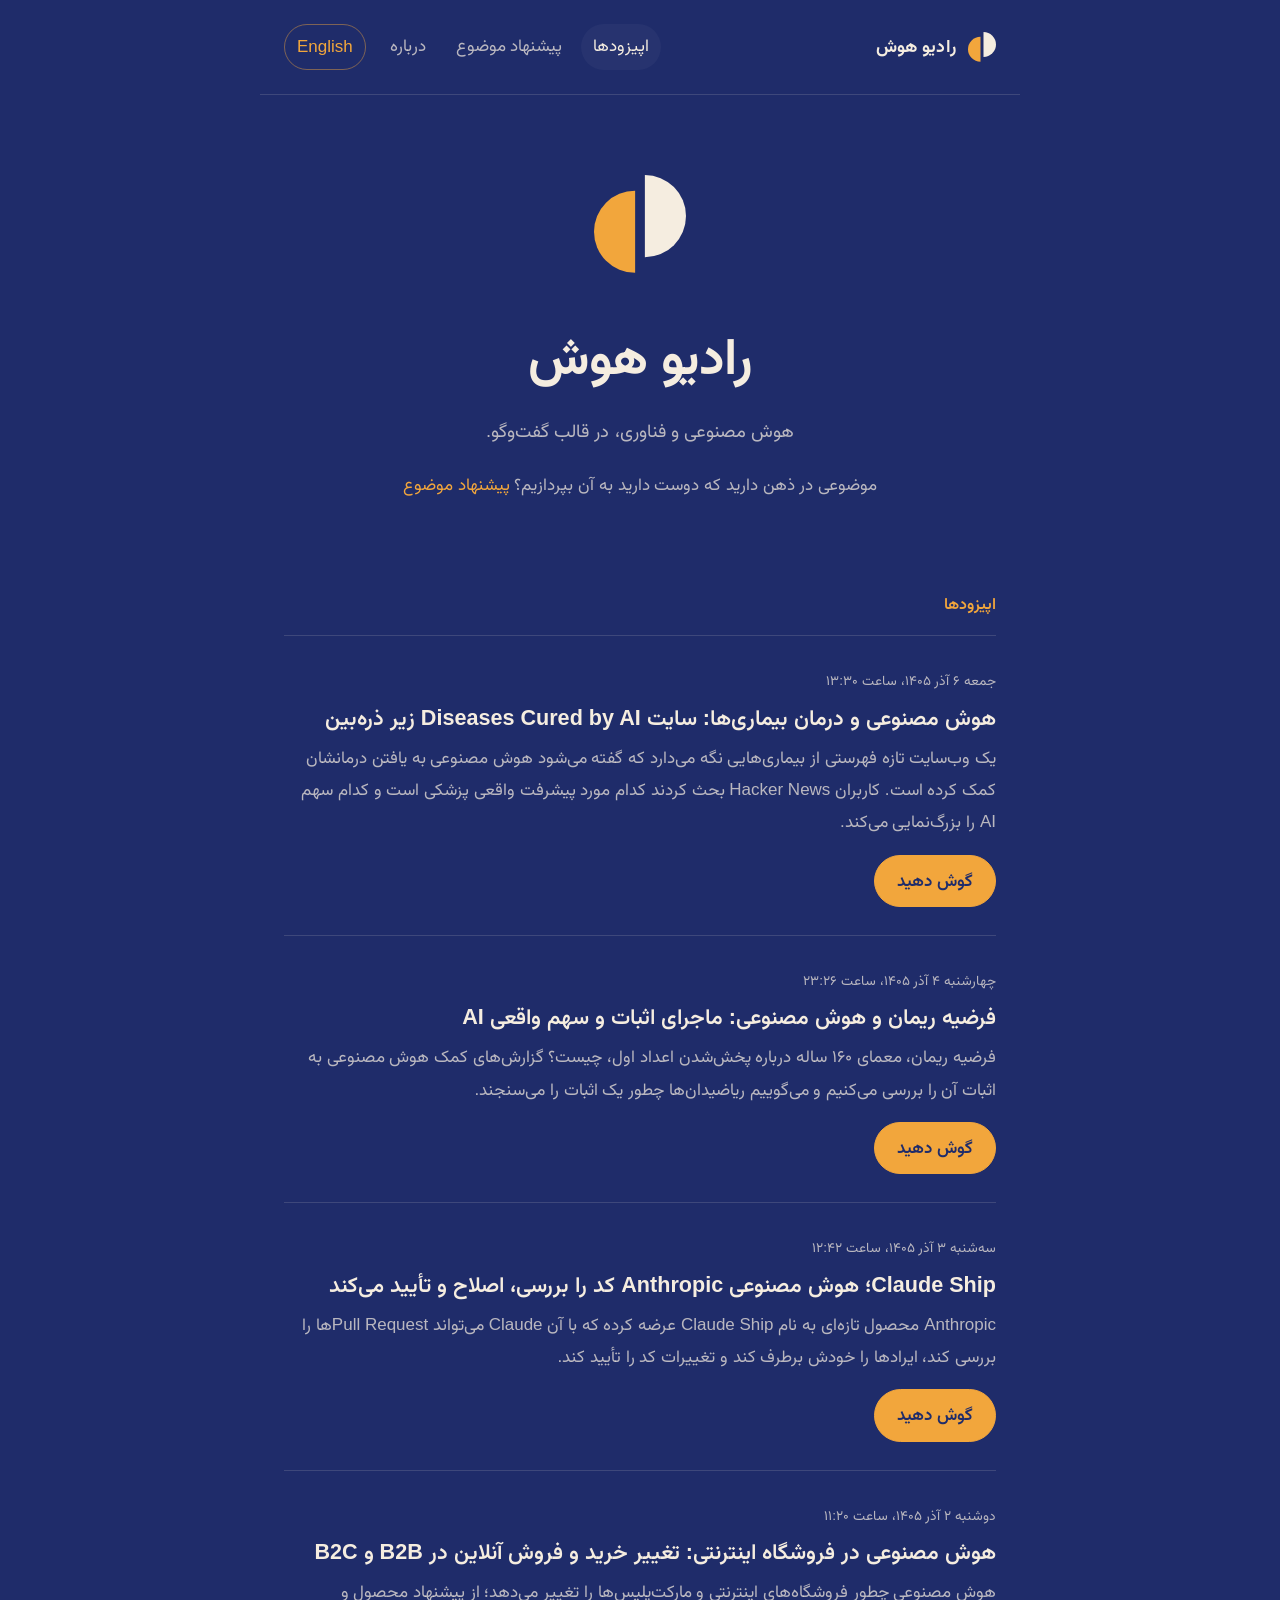
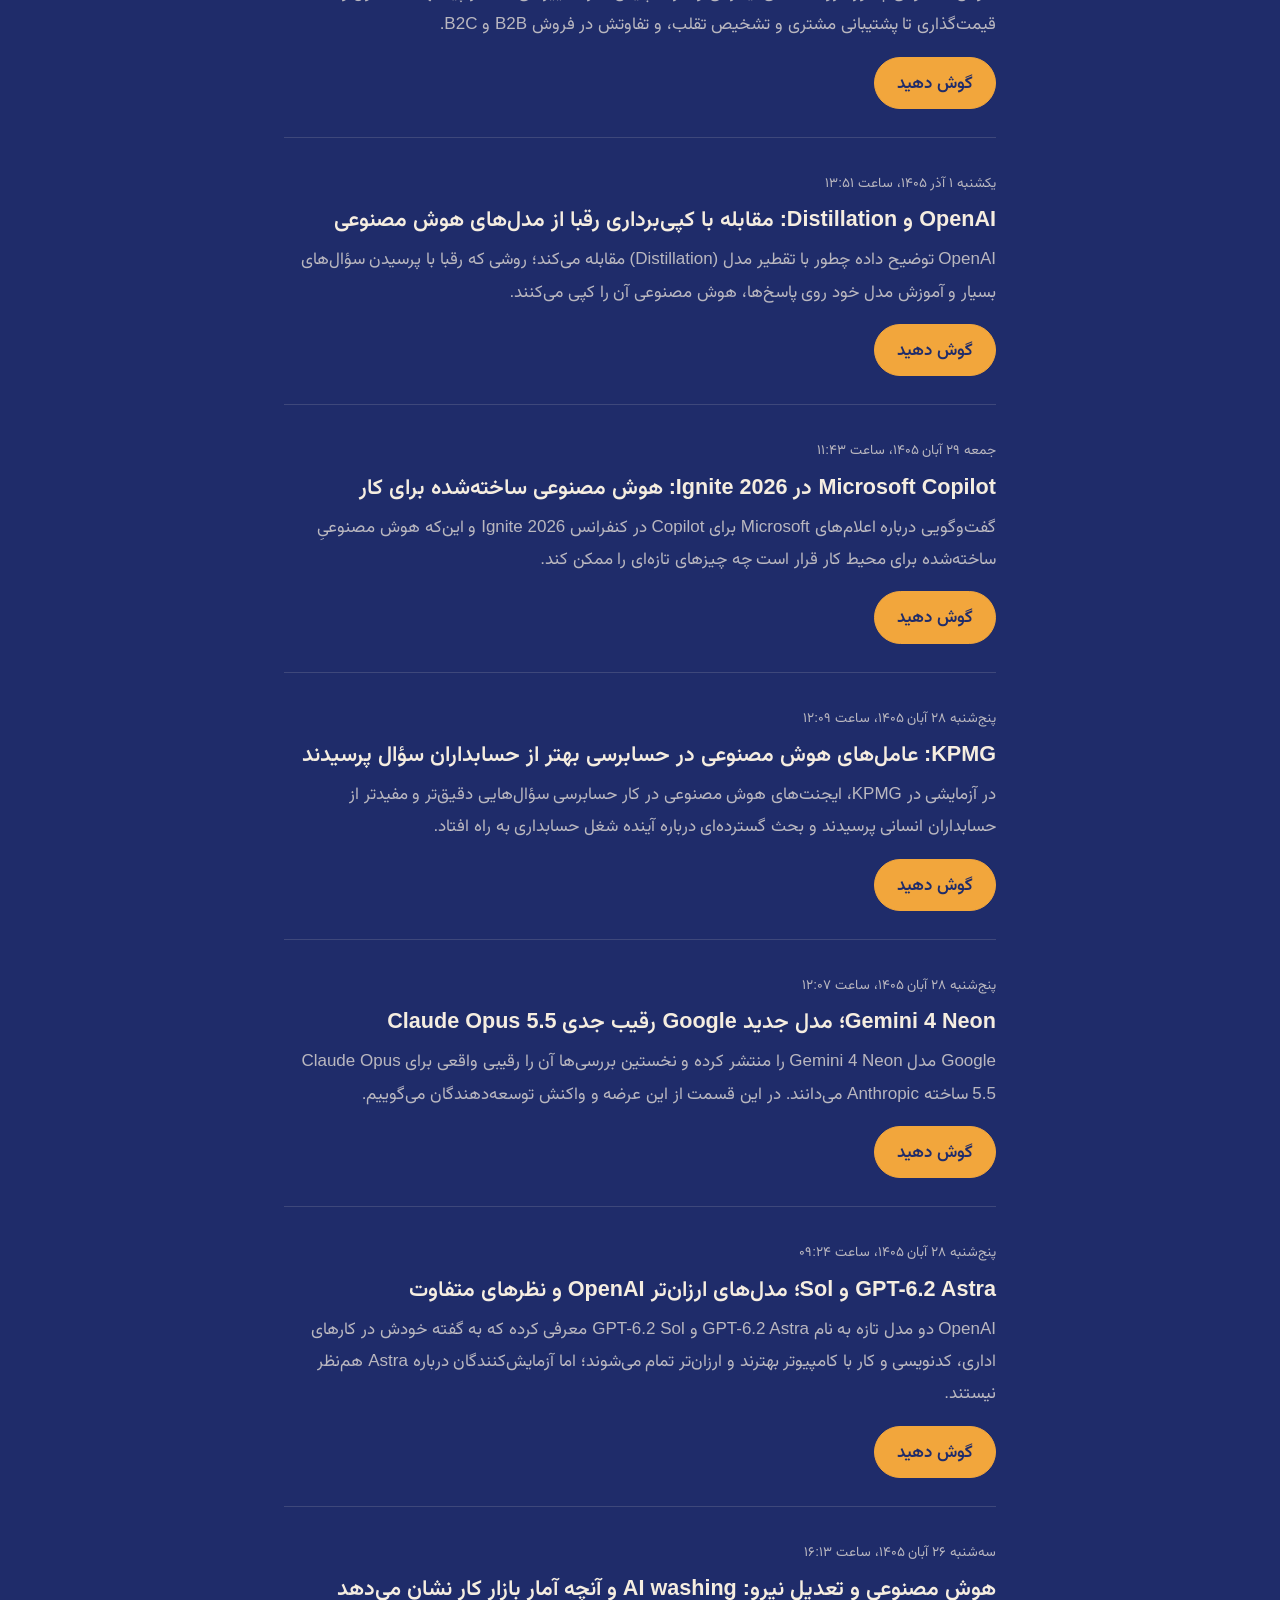
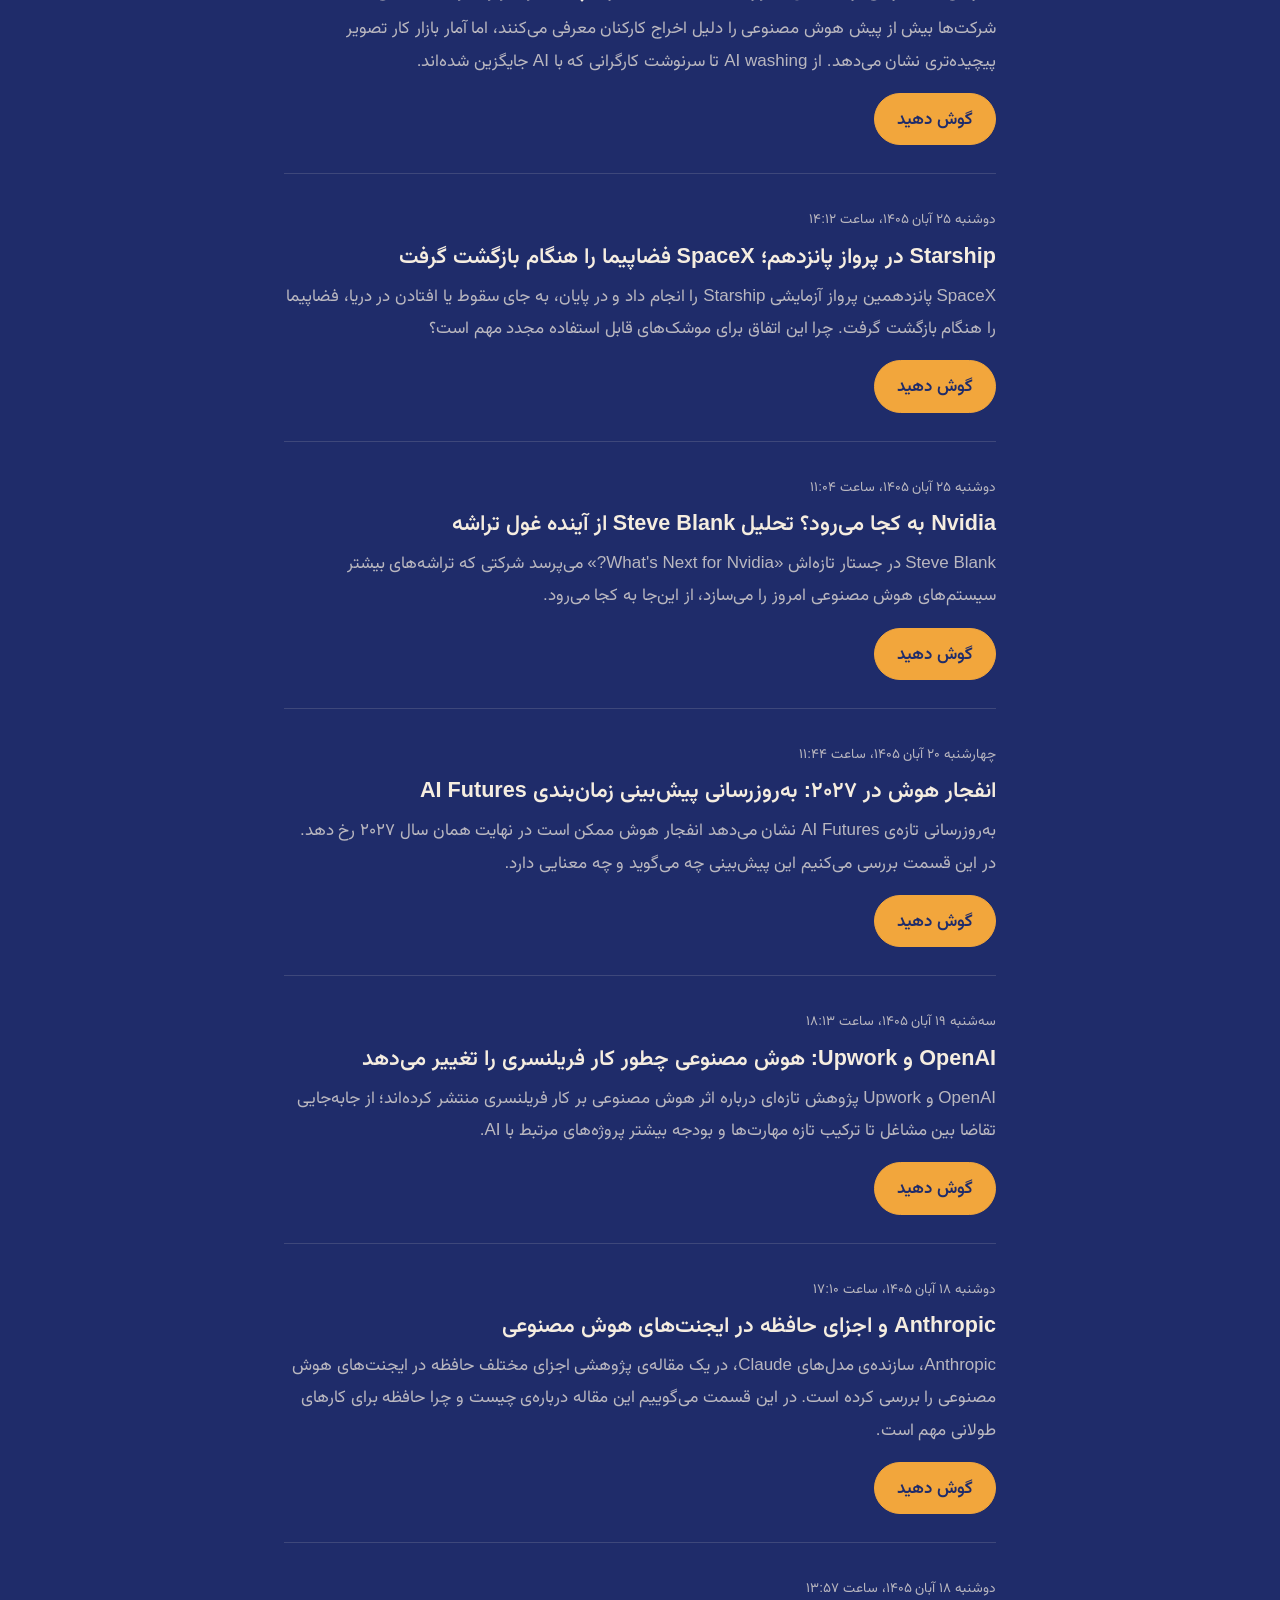
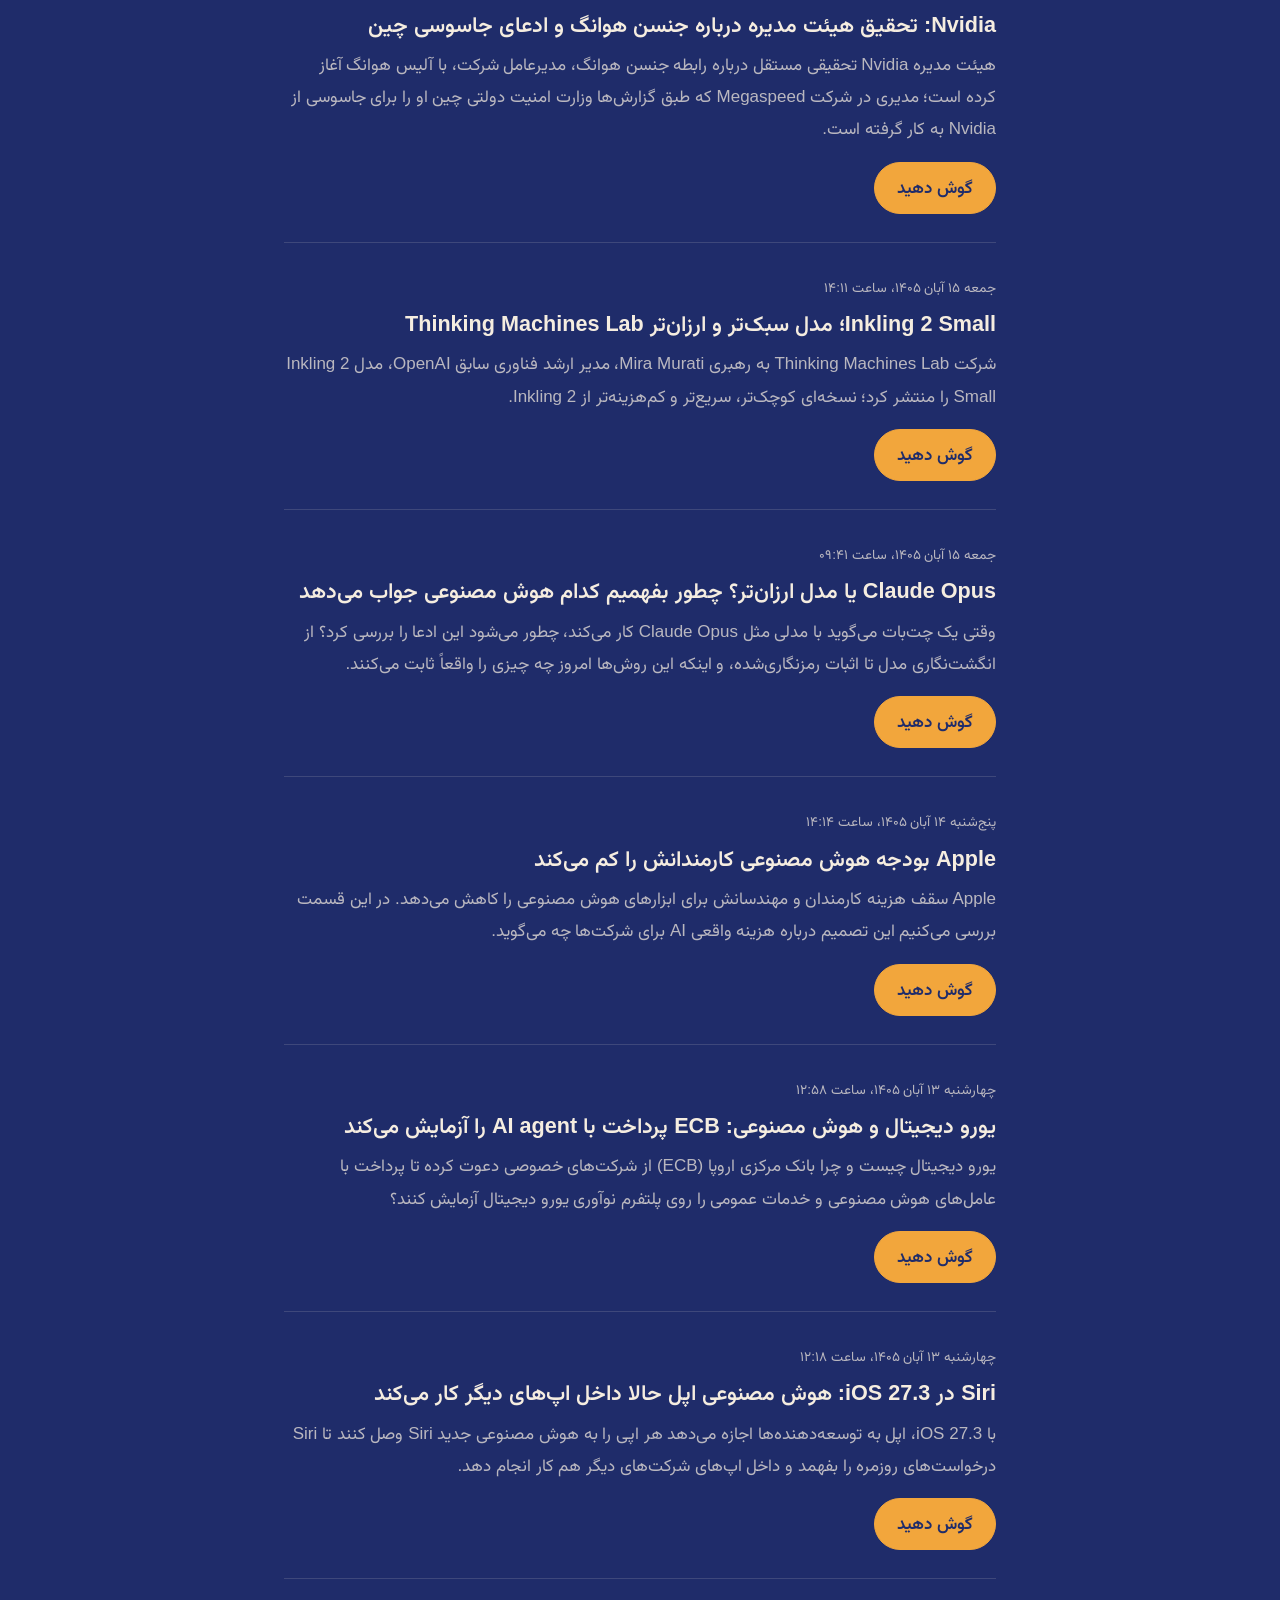
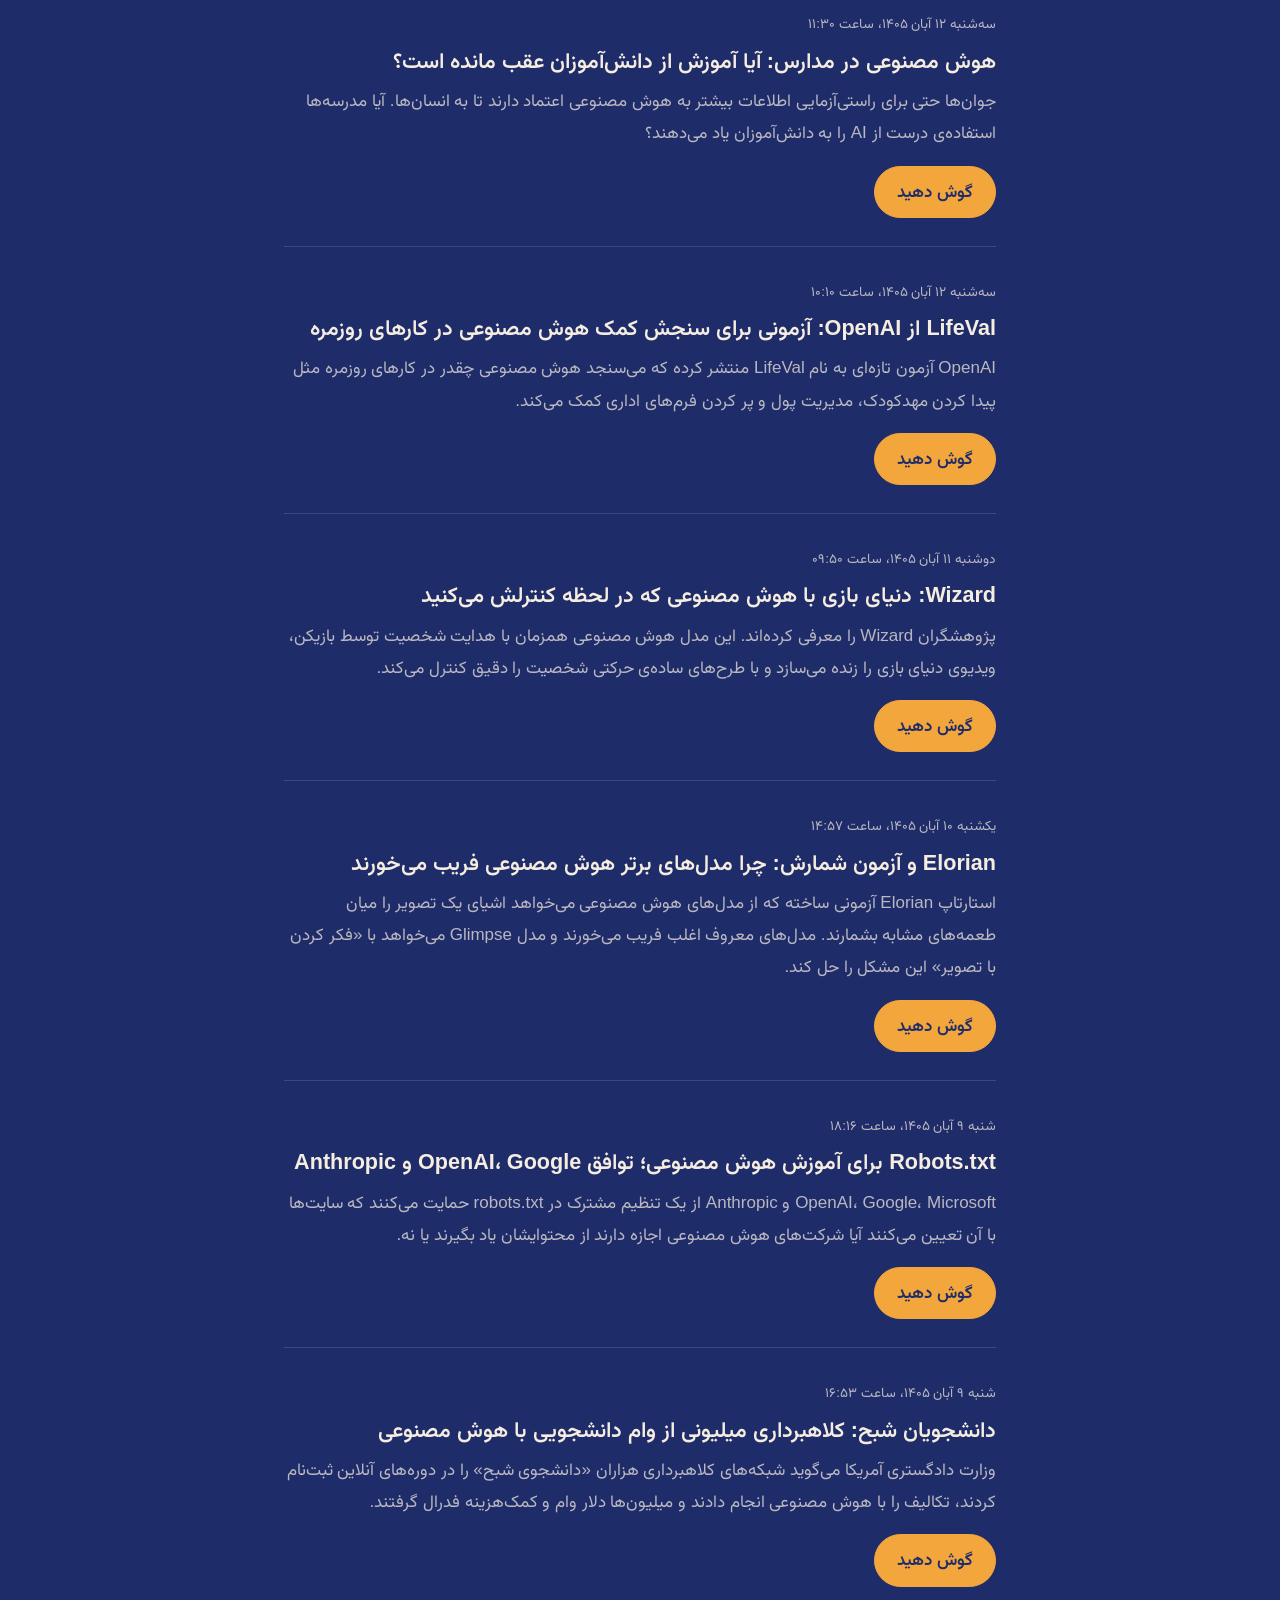
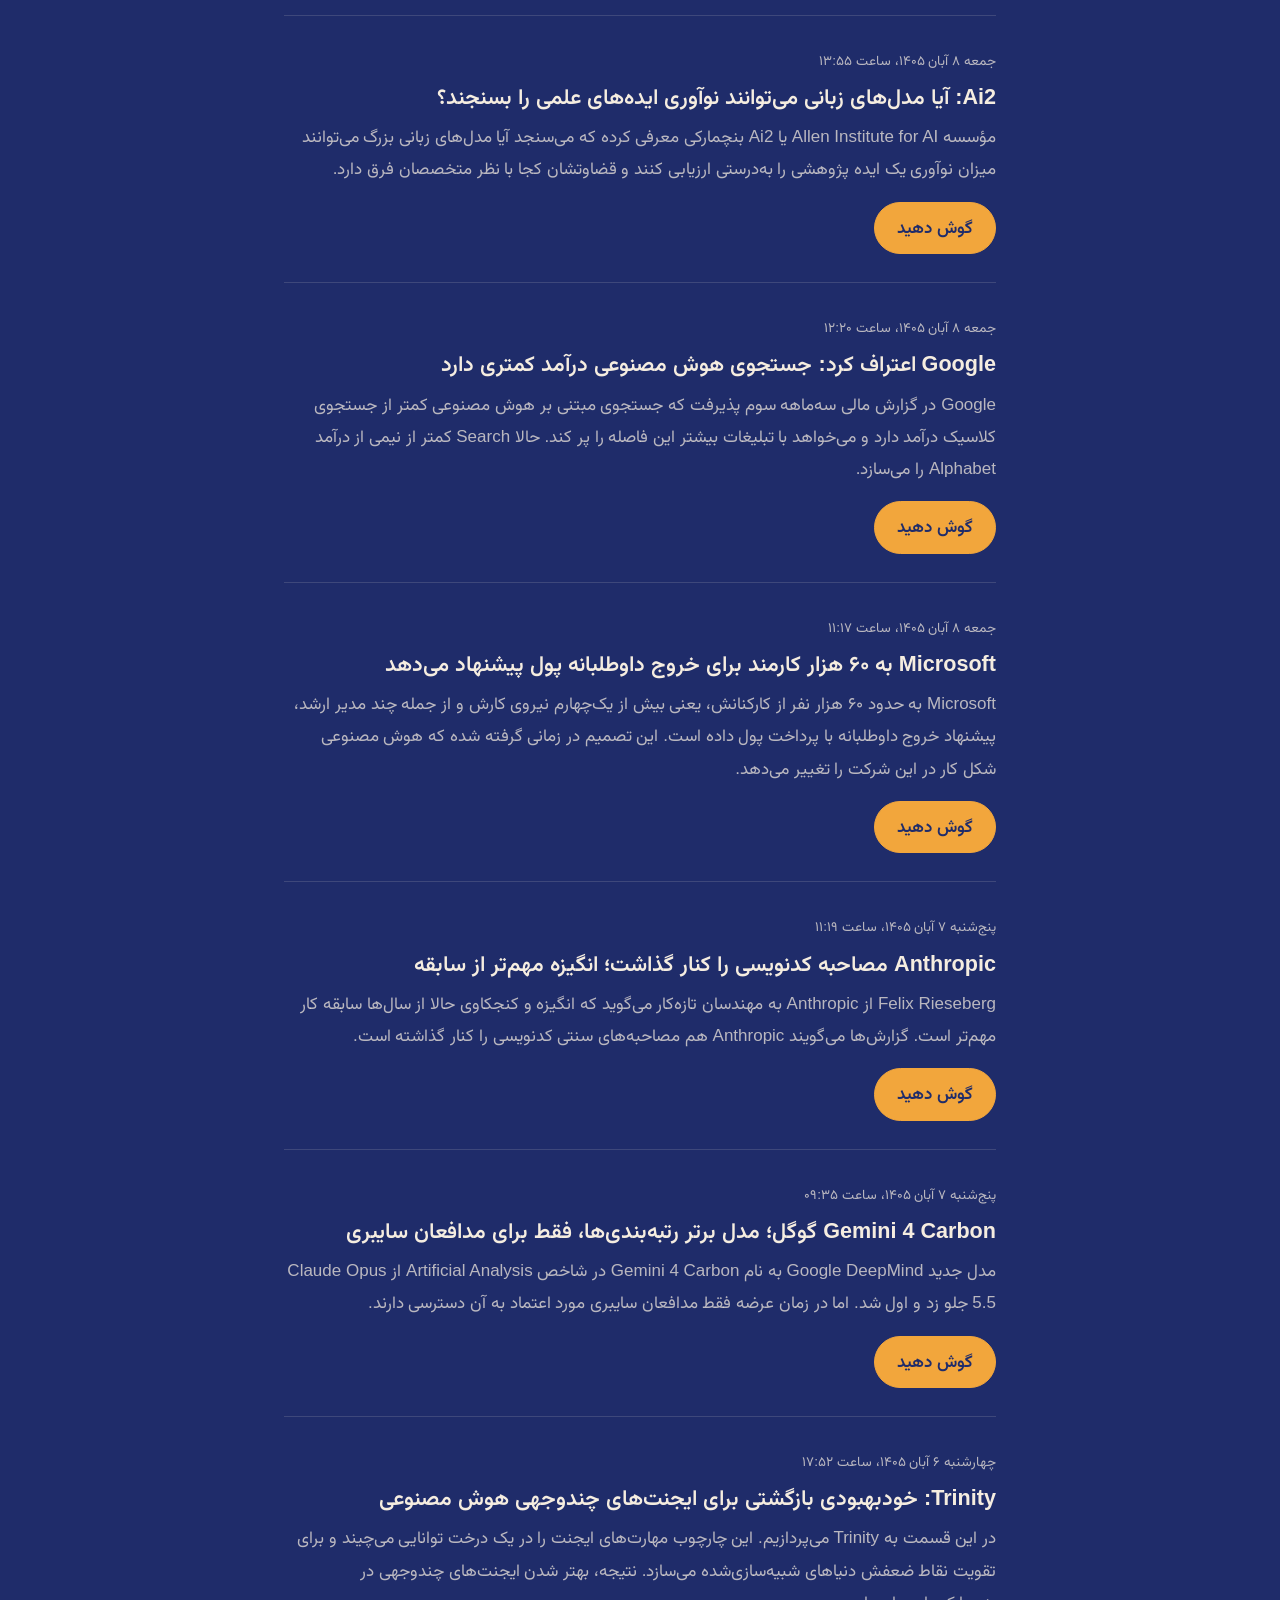
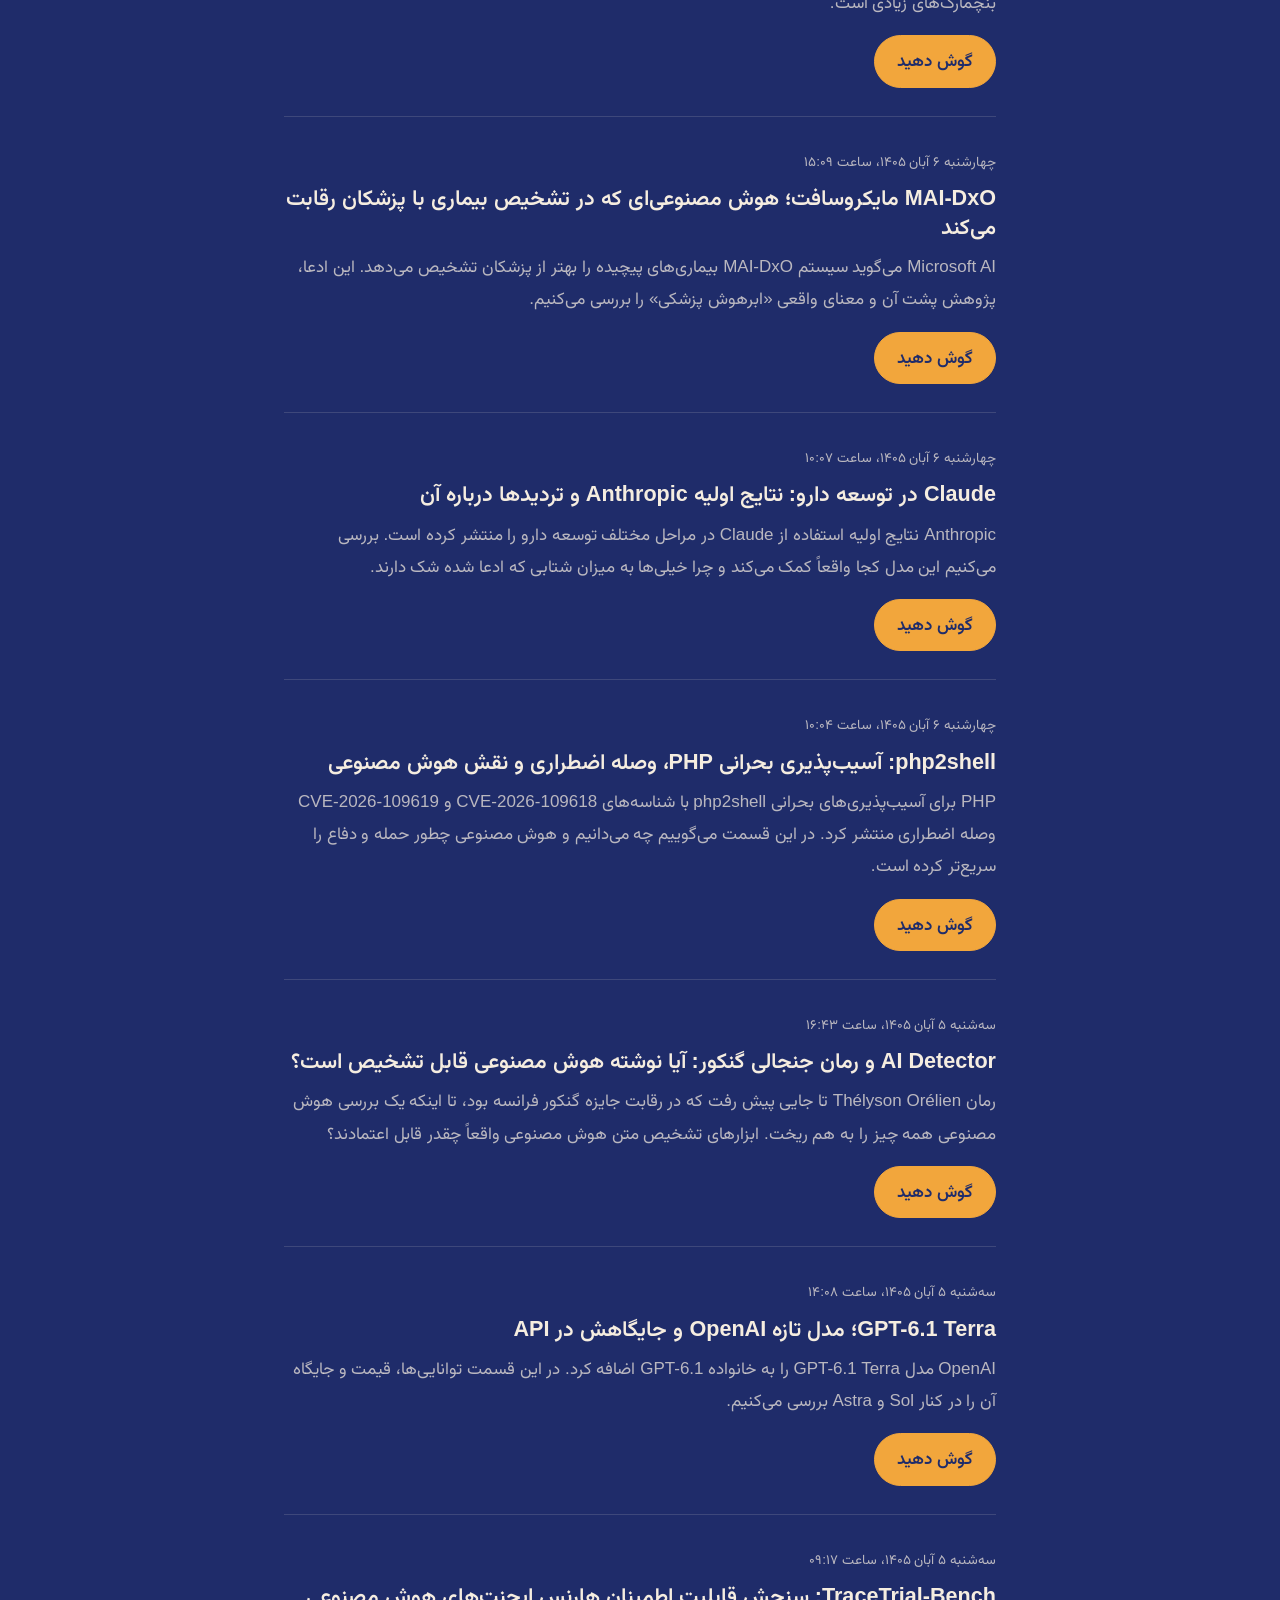
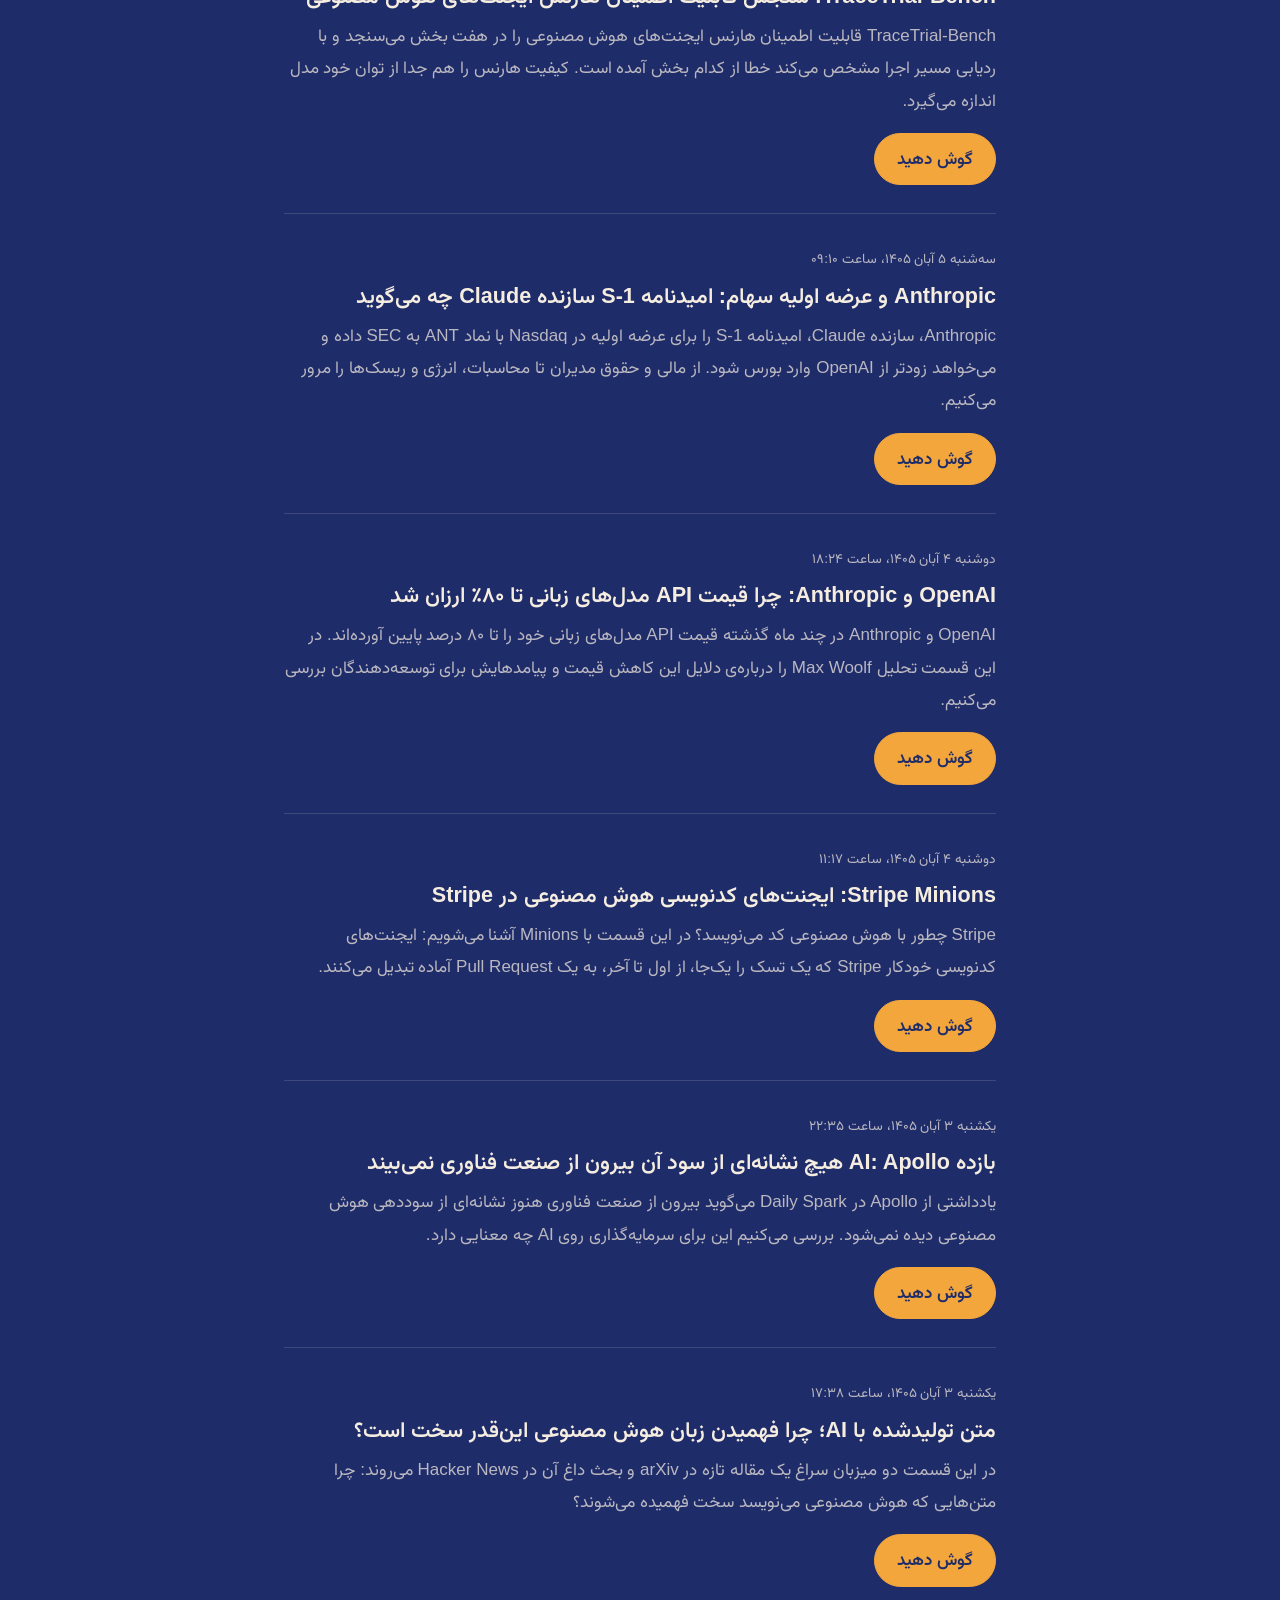
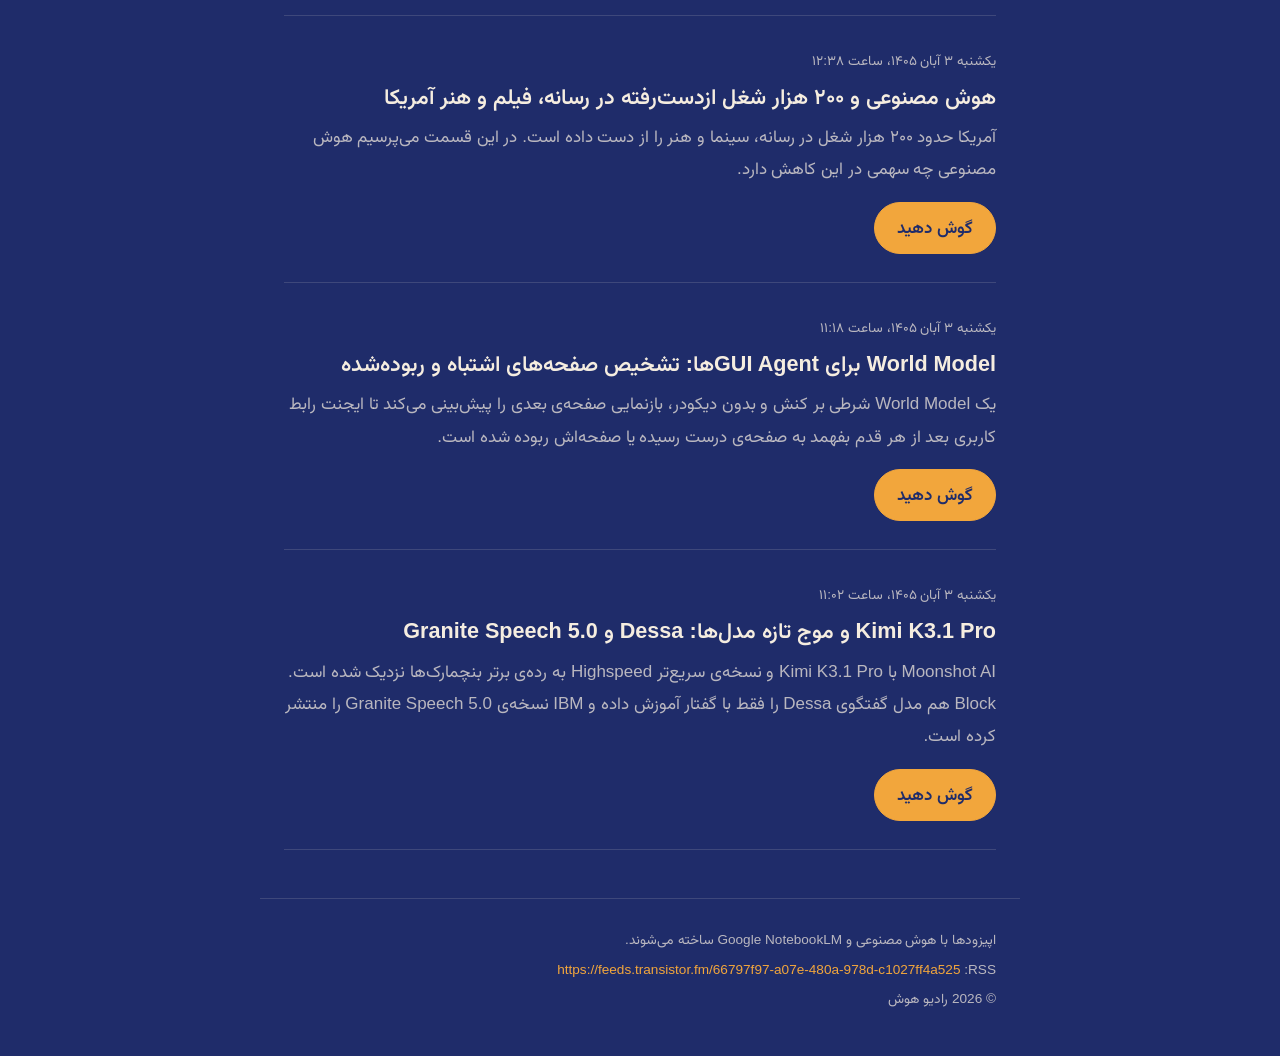
==== commit 5f6052ad: "Update website" ====
--- a/fa/index.html
+++ b/fa/index.html
@@ -24,7 +24,7 @@
 <link rel="alternate" hreflang="fa" href="https://radiohoosh.com/fa/">
 <link rel="alternate" hreflang="x-default" href="https://radiohoosh.com/">
 <link rel="alternate" type="application/rss+xml" title="رادیو هوش" href="https://feeds.transistor.fm/66797f97-a07e-480a-978d-c1027ff4a525">
-<script type="application/ld+json">{"@context":"https://schema.org","@type":"PodcastSeries","name":"رادیو هوش","description":"هوش مصنوعی و فناوری، در قالب گفت‌وگو.","url":"https://radiohoosh.com/fa/","inLanguage":"fa","webFeed":"https://feeds.transistor.fm/66797f97-a07e-480a-978d-c1027ff4a525","image":"https://radiohoosh.com/share-fa.png","author":{"@type":"Person","name":"کسری قاسم‌پور","url":"https://www.linkedin.com/in/kasraq"},"publisher":{"@type":"Person","name":"کسری قاسم‌پور","url":"https://www.linkedin.com/in/kasraq"},"episode":[{"@type":"PodcastEpisode","name":"فرضیه ریمان و هوش مصنوعی: ماجرای اثبات و سهم واقعی AI","description":"فرضیه ریمان، معمای ۱۶۰ ساله درباره پخش‌شدن اعداد اول، چیست؟ گزارش‌های کمک هوش مصنوعی به اثبات آن را بررسی می‌کنیم و می‌گوییم ریاضیدان‌ها چطور یک اثبات را می‌سنجند.","datePublished":"2026-11-25T23:26+01:00","url":"https://share.transistor.fm/s/f99a3da1","inLanguage":"fa","keywords":"فرضیه ریمان, اثبات فرضیه ریمان, Riemann Hypothesis, هوش مصنوعی و ریاضی, Anthropic Claude, تابع زتای ریمان, اعداد اول, اعداد اول و رمزنگاری, مسائل جایزه هزاره, AI در ریاضیات, هوش مصنوعی در علم, اخبار هوش مصنوعی, پادکست هوش مصنوعی, پادکست فارسی تکنولوژی"},{"@type":"PodcastEpisode","name":"Claude Ship؛ هوش مصنوعی Anthropic کد را بررسی، اصلاح و تأیید می‌کند","description":"Anthropic محصول تازه‌ای به نام Claude Ship عرضه کرده که با آن Claude می‌تواند Pull Requestها را بررسی کند، ایرادها را خودش برطرف کند و تغییرات کد را تأیید کند.","datePublished":"2026-11-24T12:42+01:00","url":"https://share.transistor.fm/s/e6f72815","inLanguage":"fa","keywords":"Claude Ship, Anthropic, Claude, کلود, آنتروپیک, بازبینی کد با هوش مصنوعی, AI code review, Pull Request, تأیید خودکار کد, هوش مصنوعی برنامه نویسی, ابزارهای هوش مصنوعی برای برنامه نویسان, توسعه نرم افزار, مسئولیت هوش مصنوعی, اخبار هوش مصنوعی, اخبار تکنولوژی"},{"@type":"PodcastEpisode","name":"هوش مصنوعی در فروشگاه اینترنتی: تغییر خرید و فروش آنلاین در B2B و B2C","description":"هوش مصنوعی چطور فروشگاه‌های اینترنتی و مارکت‌پلیس‌ها را تغییر می‌دهد؛ از پیشنهاد محصول و قیمت‌گذاری تا پشتیبانی مشتری و تشخیص تقلب، و تفاوتش در فروش B2B و B2C.","datePublished":"2026-11-23T11:20+01:00","url":"https://share.transistor.fm/s/4b065bcd","inLanguage":"fa","keywords":"هوش مصنوعی در تجارت الکترونیک, هوش مصنوعی در فروشگاه اینترنتی, خرید آنلاین با هوش مصنوعی, ChatGPT Wallet, Shopify, BigCommerce, agentic commerce, پیشنهاد محصول با هوش مصنوعی, قیمت‌گذاری با هوش مصنوعی, تشخیص تقلب, B2B, B2C, تجارت الکترونیک, AI ecommerce, هوش مصنوعی"},{"@type":"PodcastEpisode","name":"OpenAI و Distillation: مقابله با کپی‌برداری رقبا از مدل‌های هوش مصنوعی","description":"OpenAI توضیح داده چطور با تقطیر مدل (Distillation) مقابله می‌کند؛ روشی که رقبا با پرسیدن سؤال‌های بسیار و آموزش مدل خود روی پاسخ‌ها، هوش مصنوعی آن را کپی می‌کنند.","datePublished":"2026-11-22T13:51+01:00","url":"https://share.transistor.fm/s/913445b5","inLanguage":"fa","keywords":"OpenAI, Distillation, تقطیر مدل, تقطیر دانش, کپی مدل هوش مصنوعی, ChatGPT, OpenAI API, هوش مصنوعی چین, رقابت هوش مصنوعی آمریکا و چین, امنیت هوش مصنوعی, اخبار هوش مصنوعی, هوش مصنوعی, AI, اخبار تکنولوژی"},{"@type":"PodcastEpisode","name":"Microsoft Copilot در Ignite 2026: هوش مصنوعی ساخته‌شده برای کار","description":"گفت‌وگویی درباره اعلام‌های Microsoft برای Copilot در کنفرانس Ignite 2026 و این‌که هوش مصنوعیِ ساخته‌شده برای محیط کار قرار است چه چیزهای تازه‌ای را ممکن کند.","datePublished":"2026-11-20T11:43+01:00","url":"https://share.transistor.fm/s/474b57dc","inLanguage":"fa","keywords":"Microsoft Copilot, Copilot, Microsoft Ignite, Ignite 2026, Microsoft 365 Copilot, کوپایلت مایکروسافت, مایکروسافت, کنفرانس Ignite مایکروسافت, هوش مصنوعی مایکروسافت, هوش مصنوعی در محیط کار, دستیار هوش مصنوعی, هوش مصنوعی سازمانی, اخبار هوش مصنوعی, اخبار تکنولوژی, هوش مصنوعی"},{"@type":"PodcastEpisode","name":"KPMG: عامل‌های هوش مصنوعی در حسابرسی بهتر از حسابداران سؤال پرسیدند","description":"در آزمایشی در KPMG، ایجنت‌های هوش مصنوعی در کار حسابرسی سؤال‌هایی دقیق‌تر و مفیدتر از حسابداران انسانی پرسیدند و بحث گسترده‌ای درباره آینده شغل حسابداری به راه افتاد.","datePublished":"2026-11-19T12:09+01:00","url":"https://share.transistor.fm/s/b3968057","inLanguage":"fa","keywords":"KPMG, KPMG AI, AI Agents, ایجنت هوش مصنوعی, هوش مصنوعی در حسابرسی, هوش مصنوعی در حسابداری, آینده شغل حسابداری, آیا هوش مصنوعی جای حسابداران را می‌گیرد, حسابرسی مالی, AI in accounting, AI audit, هوش مصنوعی و بازار کار, اخبار هوش مصنوعی, هوش مصنوعی, AI news"},{"@type":"PodcastEpisode","name":"Gemini 4 Neon؛ مدل جدید Google رقیب جدی Claude Opus 5.5","description":"Google مدل Gemini 4 Neon را منتشر کرده و نخستین بررسی‌ها آن را رقیبی واقعی برای Claude Opus 5.5 ساخته Anthropic می‌دانند. در این قسمت از این عرضه و واکنش توسعه‌دهندگان می‌گوییم.","datePublished":"2026-11-19T12:07+01:00","url":"https://share.transistor.fm/s/3ab361e7","inLanguage":"fa","keywords":"Gemini 4 Neon, Gemini 4, Google Gemini, Claude Opus 5.5, Gemini vs Claude, Anthropic, مدل جدید گوگل, جمینای, مقایسه Gemini و Claude, بهترین مدل هوش مصنوعی, رقابت Google و OpenAI و Anthropic, مدل زبانی بزرگ, اخبار هوش مصنوعی, هوش مصنوعی, AI news"},{"@type":"PodcastEpisode","name":"GPT-6.2 Astra و Sol؛ مدل‌های ارزان‌تر OpenAI و نظرهای متفاوت","description":"OpenAI دو مدل تازه به نام GPT-6.2 Astra و GPT-6.2 Sol معرفی کرده که به گفته خودش در کارهای اداری، کدنویسی و کار با کامپیوتر بهترند و ارزان‌تر تمام می‌شوند؛ اما آزمایش‌کنندگان درباره Astra هم‌نظر نیستند.","datePublished":"2026-11-19T09:24+01:00","url":"https://share.transistor.fm/s/27af4df0","inLanguage":"fa","keywords":"GPT-6.2, GPT-6.2 Astra, GPT-6.2 Sol, OpenAI, ChatGPT, مدل جدید OpenAI, بررسی GPT-6.2, هوش مصنوعی, اخبار هوش مصنوعی, هوش مصنوعی برای کدنویسی, قیمت مدل‌های هوش مصنوعی, بنچمارک هوش مصنوعی, مدل زبانی بزرگ, AI news, پادکست هوش مصنوعی"},{"@type":"PodcastEpisode","name":"هوش مصنوعی و تعدیل نیرو: AI washing و آنچه آمار بازار کار نشان می‌دهد","description":"شرکت‌ها بیش از پیش هوش مصنوعی را دلیل اخراج کارکنان معرفی می‌کنند، اما آمار بازار کار تصویر پیچیده‌تری نشان می‌دهد. از AI washing تا سرنوشت کارگرانی که با AI جایگزین شده‌اند.","datePublished":"2026-11-17T16:13+01:00","url":"https://share.transistor.fm/s/bcb12f2a","inLanguage":"fa","keywords":"هوش مصنوعی و اشتغال, اخراج به خاطر هوش مصنوعی, تعدیل نیرو هوش مصنوعی, AI washing, AI layoffs, جایگزینی شغل با هوش مصنوعی, آینده کار, بازار کار آمریکا, تأثیر هوش مصنوعی بر مشاغل, AI and jobs, اتوماسیون و بیکاری, اخبار هوش مصنوعی, پادکست فارسی هوش مصنوعی, پادکست فناوری"},{"@type":"PodcastEpisode","name":"Starship در پرواز پانزدهم؛ SpaceX فضاپیما را هنگام بازگشت گرفت","description":"SpaceX پانزدهمین پرواز آزمایشی Starship را انجام داد و در پایان، به جای سقوط یا افتادن در دریا، فضاپیما را هنگام بازگشت گرفت. چرا این اتفاق برای موشک‌های قابل استفاده مجدد مهم است؟","datePublished":"2026-11-16T14:12+01:00","url":"https://share.transistor.fm/s/fa9b1830","inLanguage":"fa","keywords":"SpaceX Starship, Starship Flight 15, استارشیپ, اسپیس ایکس, پرواز ۱۵ استارشیپ, گرفتن موشک, پرواز آزمایشی Starship, موشک قابل استفاده مجدد, reusable rocket, هزینه پرتاب فضایی, سفر به ماه و مریخ, پرتاب ماهواره, اخبار فضایی, اخبار تکنولوژی, پادکست فارسی تکنولوژی"},{"@type":"PodcastEpisode","name":"Nvidia به کجا می‌رود؟ تحلیل Steve Blank از آینده غول تراشه","description":"Steve Blank در جستار تازه‌اش «What's Next for Nvidia?» می‌پرسد شرکتی که تراشه‌های بیشتر سیستم‌های هوش مصنوعی امروز را می‌سازد، از این‌جا به کجا می‌رود.","datePublished":"2026-11-16T11:04+01:00","url":"https://share.transistor.fm/s/2446944c","inLanguage":"fa","keywords":"Nvidia, انویدیا, Steve Blank, استیو بلنک, آینده انویدیا, تراشه هوش مصنوعی, Nvidia GPU, کارت گرافیک انویدیا, Hacker News, AI chips, سخت‌افزار هوش مصنوعی, صنعت نیمه‌رسانا, سرمایه‌گذاری در هوش مصنوعی, اخبار هوش مصنوعی, پادکست فارسی تکنولوژی"},{"@type":"PodcastEpisode","name":"انفجار هوش در ۲۰۲۷: به‌روزرسانی پیش‌بینی زمان‌بندی AI Futures","description":"به‌روزرسانی تازه‌ی AI Futures نشان می‌دهد انفجار هوش ممکن است در نهایت همان سال ۲۰۲۷ رخ دهد. در این قسمت بررسی می‌کنیم این پیش‌بینی چه می‌گوید و چه معنایی دارد.","datePublished":"2026-11-11T11:44+01:00","url":"https://share.transistor.fm/s/0c7f3c24","inLanguage":"fa","keywords":"AI Futures Project, AI 2027, انفجار هوش, intelligence explosion, انفجار هوش ۲۰۲۷, پیش‌بینی هوش مصنوعی, زمان‌بندی هوش مصنوعی, AI timelines, هوش مصنوعی عمومی, AGI, ابرهوش, ایمنی هوش مصنوعی, آینده هوش مصنوعی, اخبار هوش مصنوعی, پادکست هوش مصنوعی"},{"@type":"PodcastEpisode","name":"OpenAI و Upwork: هوش مصنوعی چطور کار فریلنسری را تغییر می‌دهد","description":"OpenAI و Upwork پژوهش تازه‌ای درباره اثر هوش مصنوعی بر کار فریلنسری منتشر کرده‌اند؛ از جابه‌جایی تقاضا بین مشاغل تا ترکیب تازه مهارت‌ها و بودجه بیشتر پروژه‌های مرتبط با AI.","datePublished":"2026-11-10T18:13+01:00","url":"https://share.transistor.fm/s/578abd93","inLanguage":"fa","keywords":"OpenAI, Upwork, پژوهش OpenAI و Upwork, هوش مصنوعی و فریلنسری, کار فریلنسری, فریلنسر, AI freelance, تاثیر هوش مصنوعی بر شغل‌ها, آینده کار, بازار کار و هوش مصنوعی, مهارت‌های پردرآمد, اخبار هوش مصنوعی, هوش مصنوعی, AI"},{"@type":"PodcastEpisode","name":"Anthropic و اجزای حافظه در ایجنت‌های هوش مصنوعی","description":"Anthropic، سازنده‌ی مدل‌های Claude، در یک مقاله‌ی پژوهشی اجزای مختلف حافظه در ایجنت‌های هوش مصنوعی را بررسی کرده است. در این قسمت می‌گوییم این مقاله درباره‌ی چیست و چرا حافظه برای کارهای طولانی مهم است.","datePublished":"2026-11-09T17:10+01:00","url":"https://share.transistor.fm/s/33442db6","inLanguage":"fa","keywords":"Anthropic, Claude, حافظه ایجنت, ایجنت هوش مصنوعی, عامل هوش مصنوعی, حافظه هوش مصنوعی, agent memory, AI agent, پژوهش Anthropic, مدل‌های Claude, Hacker News, اخبار هوش مصنوعی, هوش مصنوعی, پادکست هوش مصنوعی"},{"@type":"PodcastEpisode","name":"Nvidia: تحقیق هیئت مدیره درباره جنسن هوانگ و ادعای جاسوسی چین","description":"هیئت مدیره Nvidia تحقیقی مستقل درباره رابطه جنسن هوانگ، مدیرعامل شرکت، با آلیس هوانگ آغاز کرده است؛ مدیری در شرکت Megaspeed که طبق گزارش‌ها وزارت امنیت دولتی چین او را برای جاسوسی از Nvidia به کار گرفته است.","datePublished":"2026-11-09T13:57+01:00","url":"https://share.transistor.fm/s/ad463496","inLanguage":"fa","keywords":"Nvidia, انویدیا, Jensen Huang, جنسن هوانگ, تحقیق درباره جنسن هوانگ, هیئت مدیره انویدیا, Alice Huang, Megaspeed, جاسوسی چین, وزارت امنیت دولتی چین, مدیرعامل انویدیا, تراشه هوش مصنوعی, AI chips, اخبار هوش مصنوعی, اخبار تکنولوژی"},{"@type":"PodcastEpisode","name":"Inkling 2 Small؛ مدل سبک‌تر و ارزان‌تر Thinking Machines Lab","description":"شرکت Thinking Machines Lab به رهبری Mira Murati، مدیر ارشد فناوری سابق OpenAI، مدل Inkling 2 Small را منتشر کرد؛ نسخه‌ای کوچک‌تر، سریع‌تر و کم‌هزینه‌تر از Inkling 2.","datePublished":"2026-11-06T14:11+01:00","url":"https://share.transistor.fm/s/4b5b36c5","inLanguage":"fa","keywords":"Inkling 2 Small, Inkling 2, Thinking Machines Lab, Mira Murati, میرا موراتی, مدل جدید هوش مصنوعی, مدل زبانی کوچک, مدل هوش مصنوعی سبک, هوش مصنوعی ارزان, استارتاپ هوش مصنوعی, OpenAI, اخبار هوش مصنوعی, هوش مصنوعی برای برنامه‌نویسان, هوش مصنوعی, AI"},{"@type":"PodcastEpisode","name":"Claude Opus یا مدل ارزان‌تر؟ چطور بفهمیم کدام هوش مصنوعی جواب می‌دهد","description":"وقتی یک چت‌بات می‌گوید با مدلی مثل Claude Opus کار می‌کند، چطور می‌شود این ادعا را بررسی کرد؟ از انگشت‌نگاری مدل تا اثبات رمزنگاری‌شده، و اینکه این روش‌ها امروز چه چیزی را واقعاً ثابت می‌کنند.","datePublished":"2026-11-06T09:41+01:00","url":"https://share.transistor.fm/s/be747ade","inLanguage":"fa","keywords":"Claude Opus, Anthropic, راستی‌آزمایی مدل هوش مصنوعی, تشخیص مدل هوش مصنوعی, انگشت‌نگاری مدل, model fingerprinting, provable inference, اثبات رمزنگاری, جایگزینی مدل, مدل زبانی بزرگ, LLM, امنیت هوش مصنوعی, شفافیت هوش مصنوعی, چت‌بات, اخبار هوش مصنوعی"},{"@type":"PodcastEpisode","name":"Apple بودجه هوش مصنوعی کارمندانش را کم می‌کند","description":"Apple سقف هزینه کارمندان و مهندسانش برای ابزارهای هوش مصنوعی را کاهش می‌دهد. در این قسمت بررسی می‌کنیم این تصمیم درباره هزینه واقعی AI برای شرکت‌ها چه می‌گوید.","datePublished":"2026-11-05T14:14+01:00","url":"https://share.transistor.fm/s/aa5d57fd","inLanguage":"fa","keywords":"Apple, اپل, بودجه هوش مصنوعی اپل, Apple AI budget, کاهش هزینه اپل, مهندسان اپل, هزینه ابزارهای هوش مصنوعی, AI tools cost, هوش مصنوعی در محیط کار, ابزارهای برنامه‌نویسی هوش مصنوعی, اخبار هوش مصنوعی, اخبار تکنولوژی, هوش مصنوعی, AI"},{"@type":"PodcastEpisode","name":"یورو دیجیتال و هوش مصنوعی: ECB پرداخت با AI agent را آزمایش می‌کند","description":"یورو دیجیتال چیست و چرا بانک مرکزی اروپا (ECB) از شرکت‌های خصوصی دعوت کرده تا پرداخت با عامل‌های هوش مصنوعی و خدمات عمومی را روی پلتفرم نوآوری یورو دیجیتال آزمایش کنند؟","datePublished":"2026-11-04T12:58+01:00","url":"https://share.transistor.fm/s/fab4cc23","inLanguage":"fa","keywords":"یورو دیجیتال, digital euro, بانک مرکزی اروپا, ECB, ارز دیجیتال بانک مرکزی, CBDC, عامل هوش مصنوعی, AI agents, پرداخت با هوش مصنوعی, agentic payments, آینده پرداخت, فین تک, هوش مصنوعی در بانکداری, اخبار هوش مصنوعی"},{"@type":"PodcastEpisode","name":"Siri در iOS 27.3: هوش مصنوعی اپل حالا داخل اپ‌های دیگر کار می‌کند","description":"با iOS 27.3، اپل به توسعه‌دهنده‌ها اجازه می‌دهد هر اپی را به هوش مصنوعی جدید Siri وصل کنند تا Siri درخواست‌های روزمره را بفهمد و داخل اپ‌های شرکت‌های دیگر هم کار انجام دهد.","datePublished":"2026-11-04T12:18+01:00","url":"https://share.transistor.fm/s/31b011a5","inLanguage":"fa","keywords":"Siri, iOS 27.3, هوش مصنوعی Siri, هوش مصنوعی اپل, Apple Intelligence, Siri در اپ‌های دیگر, آپدیت iOS جدید, دستیار هوشمند آیفون, قابلیت‌های جدید iPhone, اخبار اپل, توسعه‌دهندگان iOS, دستیار هوش مصنوعی, اخبار هوش مصنوعی, AI agent, پادکست تکنولوژی"},{"@type":"PodcastEpisode","name":"هوش مصنوعی در مدارس: آیا آموزش از دانش‌آموزان عقب مانده است؟","description":"جوان‌ها حتی برای راستی‌آزمایی اطلاعات بیشتر به هوش مصنوعی اعتماد دارند تا به انسان‌ها. آیا مدرسه‌ها استفاده‌ی درست از AI را به دانش‌آموزان یاد می‌دهند؟","datePublished":"2026-11-03T11:30+01:00","url":"https://share.transistor.fm/s/61c22aec","inLanguage":"fa","keywords":"هوش مصنوعی در مدارس, هوش مصنوعی و آموزش, AI in education, گزارش Seldon, اعتماد جوانان به هوش مصنوعی, راستی‌آزمایی با هوش مصنوعی, دانش‌آموزان و هوش مصنوعی, سواد هوش مصنوعی, AI literacy, تفکر انتقادی, سواد رسانه‌ای, آینده آموزش, ChatGPT در مدرسه, هوش مصنوعی"},{"@type":"PodcastEpisode","name":"LifeVal از OpenAI: آزمونی برای سنجش کمک هوش مصنوعی در کارهای روزمره","description":"OpenAI آزمون تازه‌ای به نام LifeVal منتشر کرده که می‌سنجد هوش مصنوعی چقدر در کارهای روزمره مثل پیدا کردن مهدکودک، مدیریت پول و پر کردن فرم‌های اداری کمک می‌کند.","datePublished":"2026-11-03T10:10+01:00","url":"https://share.transistor.fm/s/3e787165","inLanguage":"fa","keywords":"LifeVal, OpenAI LifeVal, OpenAI, ChatGPT, AI benchmark, بنچمارک هوش مصنوعی, آزمون هوش مصنوعی, ارزیابی هوش مصنوعی, هوش مصنوعی در زندگی روزمره, چت بات, مدیریت مالی با هوش مصنوعی, کارهای اداری با هوش مصنوعی, اخبار هوش مصنوعی, هوش مصنوعی, AI news"},{"@type":"PodcastEpisode","name":"Wizard: دنیای بازی با هوش مصنوعی که در لحظه کنترلش می‌کنید","description":"پژوهشگران Wizard را معرفی کرده‌اند. این مدل هوش مصنوعی همزمان با هدایت شخصیت توسط بازیکن، ویدیوی دنیای بازی را زنده می‌سازد و با طرح‌های ساده‌ی حرکتی شخصیت را دقیق کنترل می‌کند.","datePublished":"2026-11-02T09:50+01:00","url":"https://share.transistor.fm/s/a5a612d7","inLanguage":"fa","keywords":"Wizard AI, world model, مدل جهان, بازی با هوش مصنوعی, ساخت بازی با هوش مصنوعی, تولید ویدیو با هوش مصنوعی, تولید ویدیو در لحظه, real-time video generation, موتور بازی هوش مصنوعی, AI game engine, هوش مصنوعی مولد, شبیه‌سازی و آموزش ربات, مقاله هوش مصنوعی, اخبار هوش مصنوعی"},{"@type":"PodcastEpisode","name":"Elorian و آزمون شمارش: چرا مدل‌های برتر هوش مصنوعی فریب می‌خورند","description":"استارتاپ Elorian آزمونی ساخته که از مدل‌های هوش مصنوعی می‌خواهد اشیای یک تصویر را میان طعمه‌های مشابه بشمارند. مدل‌های معروف اغلب فریب می‌خورند و مدل Glimpse می‌خواهد با «فکر کردن با تصویر» این مشکل را حل کند.","datePublished":"2026-11-01T14:57+01:00","url":"https://share.transistor.fm/s/0feb57a3","inLanguage":"fa","keywords":"Elorian, Elorian Glimpse, مدل Glimpse, آزمون شمارش هوش مصنوعی, بینایی ماشین, استدلال تصویری, فکر کردن با تصویر, مدل‌های چندوجهی, بنچمارک هوش مصنوعی, computer vision, multimodal AI, AI benchmark, اخبار هوش مصنوعی, هوش مصنوعی"},{"@type":"PodcastEpisode","name":"Robots.txt برای آموزش هوش مصنوعی؛ توافق OpenAI، Google و Anthropic","description":"OpenAI، Google، Microsoft و Anthropic از یک تنظیم مشترک در robots.txt حمایت می‌کنند که سایت‌ها با آن تعیین می‌کنند آیا شرکت‌های هوش مصنوعی اجازه دارند از محتوایشان یاد بگیرند یا نه.","datePublished":"2026-10-31T18:16+01:00","url":"https://share.transistor.fm/s/1356ff49","inLanguage":"fa","keywords":"robots.txt, robots.txt هوش مصنوعی, آموزش هوش مصنوعی, جلوگیری از آموزش هوش مصنوعی, OpenAI, Google, Microsoft, Anthropic, خزنده هوش مصنوعی, AI training opt-out, داده‌های آموزشی هوش مصنوعی, کپی‌رایت و هوش مصنوعی, رسانه‌ها و هوش مصنوعی, اخبار هوش مصنوعی, هوش مصنوعی"},{"@type":"PodcastEpisode","name":"دانشجویان شبح: کلاهبرداری میلیونی از وام دانشجویی با هوش مصنوعی","description":"وزارت دادگستری آمریکا می‌گوید شبکه‌های کلاهبرداری هزاران «دانشجوی شبح» را در دوره‌های آنلاین ثبت‌نام کردند، تکالیف را با هوش مصنوعی انجام دادند و میلیون‌ها دلار وام و کمک‌هزینه فدرال گرفتند.","datePublished":"2026-10-31T16:53+01:00","url":"https://share.transistor.fm/s/3faa7ad1","inLanguage":"fa","keywords":"دانشجویان شبح, ghost students, کلاهبرداری با هوش مصنوعی, وام دانشجویی آمریکا, کمک هزینه تحصیلی, FAFSA, DOJ, وزارت دادگستری آمریکا, آموزش آنلاین, احراز هویت, هوش مصنوعی مولد, هوش مصنوعی در آموزش, AI fraud, اخبار هوش مصنوعی, اخبار تکنولوژی"},{"@type":"PodcastEpisode","name":"Ai2: آیا مدل‌های زبانی می‌توانند نوآوری ایده‌های علمی را بسنجند؟","description":"مؤسسه Allen Institute for AI یا Ai2 بنچمارکی معرفی کرده که می‌سنجد آیا مدل‌های زبانی بزرگ می‌توانند میزان نوآوری یک ایده پژوهشی را به‌درستی ارزیابی کنند و قضاوتشان کجا با نظر متخصصان فرق دارد.","datePublished":"2026-10-30T13:55+01:00","url":"https://share.transistor.fm/s/d2d49461","inLanguage":"fa","keywords":"Ai2, Allen Institute for AI, بنچمارک نوآوری, novelty benchmark, سنجش نوآوری ایده پژوهشی, مدل زبانی بزرگ, LLM, LLM as a judge, داوری خودکار مقاله, کشف علمی با هوش مصنوعی, هوش مصنوعی در علم, AI for science, اخبار هوش مصنوعی, هوش مصنوعی"},{"@type":"PodcastEpisode","name":"Google اعتراف کرد: جستجوی هوش مصنوعی درآمد کمتری دارد","description":"Google در گزارش مالی سه‌ماهه سوم پذیرفت که جستجوی مبتنی بر هوش مصنوعی کمتر از جستجوی کلاسیک درآمد دارد و می‌خواهد با تبلیغات بیشتر این فاصله را پر کند. حالا Search کمتر از نیمی از درآمد Alphabet را می‌سازد.","datePublished":"2026-10-30T12:20+01:00","url":"https://share.transistor.fm/s/a28a6d1b","inLanguage":"fa","keywords":"Google, گوگل, Alphabet, Google AI search, جستجوی هوش مصنوعی, درآمد گوگل, گزارش مالی گوگل, درآمد Alphabet, تبلیغات گوگل, سهام گوگل, AI Overviews, مدل کسب‌وکار هوش مصنوعی, هوش مصنوعی مولد, اخبار هوش مصنوعی, اخبار تکنولوژی"},{"@type":"PodcastEpisode","name":"Microsoft به ۶۰ هزار کارمند برای خروج داوطلبانه پول پیشنهاد می‌دهد","description":"Microsoft به حدود ۶۰ هزار نفر از کارکنانش، یعنی بیش از یک‌چهارم نیروی کارش و از جمله چند مدیر ارشد، پیشنهاد خروج داوطلبانه با پرداخت پول داده است. این تصمیم در زمانی گرفته شده که هوش مصنوعی شکل کار در این شرکت را تغییر می‌دهد.","datePublished":"2026-10-30T11:17+01:00","url":"https://share.transistor.fm/s/1f39aadb","inLanguage":"fa","keywords":"Microsoft, مایکروسافت, بازخرید کارکنان مایکروسافت, خروج داوطلبانه مایکروسافت, تعدیل نیرو مایکروسافت, Microsoft layoffs, Microsoft buyouts, هوش مصنوعی و اشتغال, جایگزینی شغل با هوش مصنوعی, تعدیل نیرو در شرکت‌های فناوری, آینده کار, AI jobs, اخبار هوش مصنوعی, اخبار فناوری"},{"@type":"PodcastEpisode","name":"Anthropic مصاحبه کدنویسی را کنار گذاشت؛ انگیزه مهم‌تر از سابقه","description":"Felix Rieseberg از Anthropic به مهندسان تازه‌کار می‌گوید که انگیزه و کنجکاوی حالا از سال‌ها سابقه کار مهم‌تر است. گزارش‌ها می‌گویند Anthropic هم مصاحبه‌های سنتی کدنویسی را کنار گذاشته است.","datePublished":"2026-10-29T11:19+01:00","url":"https://share.transistor.fm/s/4dee47af","inLanguage":"fa","keywords":"Anthropic, مصاحبه کدنویسی, Anthropic coding interviews, Felix Rieseberg, استخدام برنامه‌نویس, برنامه‌نویس جونیور, ایجنت کدنویسی, coding agents, Claude Code, هوش مصنوعی و شغل برنامه‌نویسی, آینده مهندسی نرم‌افزار, مصاحبه فنی, اخبار هوش مصنوعی, Latent Space, مسیر شغلی برنامه‌نویسی"},{"@type":"PodcastEpisode","name":"Gemini 4 Carbon گوگل؛ مدل برتر رتبه‌بندی‌ها، فقط برای مدافعان سایبری","description":"مدل جدید Google DeepMind به نام Gemini 4 Carbon در شاخص Artificial Analysis از Claude Opus 5.5 جلو زد و اول شد. اما در زمان عرضه فقط مدافعان سایبری مورد اعتماد به آن دسترسی دارند.","datePublished":"2026-10-29T09:35+01:00","url":"https://share.transistor.fm/s/35504281","inLanguage":"fa","keywords":"Gemini 4 Carbon, جمینای ۴, Google Gemini, Google DeepMind, هوش مصنوعی گوگل, Claude Opus 5.5, Artificial Analysis, رتبه‌بندی مدل‌های هوش مصنوعی, مدل frontier, امنیت سایبری و هوش مصنوعی, مدافعان سایبری, هوش مصنوعی ایجنتی, اخبار هوش مصنوعی, AI news"},{"@type":"PodcastEpisode","name":"Trinity: خودبهبودی بازگشتی برای ایجنت‌های چندوجهی هوش مصنوعی","description":"در این قسمت به Trinity می‌پردازیم. این چارچوب مهارت‌های ایجنت را در یک درخت توانایی می‌چیند و برای تقویت نقاط ضعفش دنیاهای شبیه‌سازی‌شده می‌سازد. نتیجه، بهتر شدن ایجنت‌های چندوجهی در بنچمارک‌های زیادی است.","datePublished":"2026-10-28T17:52+01:00","url":"https://share.transistor.fm/s/9ad3a227","inLanguage":"fa","keywords":"Trinity, Trinity هوش مصنوعی, خودبهبودی بازگشتی, recursive self-improvement, ایجنت هوش مصنوعی, ایجنت چندوجهی, multimodal agents, AI agents, درخت توانایی, محیط آموزشی شبیه‌سازی‌شده, Hugging Face, مقاله هوش مصنوعی, اخبار هوش مصنوعی, یادگیری ماشین, هوش مصنوعی"},{"@type":"PodcastEpisode","name":"MAI-DxO مایکروسافت؛ هوش مصنوعی‌ای که در تشخیص بیماری با پزشکان رقابت می‌کند","description":"Microsoft AI می‌گوید سیستم MAI-DxO بیماری‌های پیچیده را بهتر از پزشکان تشخیص می‌دهد. این ادعا، پژوهش پشت آن و معنای واقعی «ابرهوش پزشکی» را بررسی می‌کنیم.","datePublished":"2026-10-28T15:09+01:00","url":"https://share.transistor.fm/s/21131610","inLanguage":"fa","keywords":"MAI-DxO, Microsoft AI Diagnostic Orchestrator, Microsoft AI, هوش مصنوعی مایکروسافت, ابرهوش پزشکی, medical superintelligence, تشخیص بیماری با هوش مصنوعی, هوش مصنوعی در برابر پزشکان, هوش مصنوعی در پزشکی, تشخیص مرحله‌ای, مدل زبانی در پزشکی, AI in healthcare, فناوری سلامت, اخبار هوش مصنوعی"},{"@type":"PodcastEpisode","name":"Claude در توسعه دارو: نتایج اولیه Anthropic و تردیدها درباره آن","description":"Anthropic نتایج اولیه استفاده از Claude در مراحل مختلف توسعه دارو را منتشر کرده است. بررسی می‌کنیم این مدل کجا واقعاً کمک می‌کند و چرا خیلی‌ها به میزان شتابی که ادعا شده شک دارند.","datePublished":"2026-10-28T10:07+01:00","url":"https://share.transistor.fm/s/ba21a0da","inLanguage":"fa","keywords":"Claude, Anthropic, Claude توسعه دارو, هوش مصنوعی در کشف دارو, هوش مصنوعی در داروسازی, توسعه دارو با هوش مصنوعی, AI drug discovery, مدل زبانی بزرگ, LLM, هوش مصنوعی در پزشکی, کارآزمایی بالینی و هوش مصنوعی, صنعت داروسازی, اخبار هوش مصنوعی, هوش مصنوعی"},{"@type":"PodcastEpisode","name":"php2shell: آسیب‌پذیری بحرانی PHP، وصله اضطراری و نقش هوش مصنوعی","description":"PHP برای آسیب‌پذیری‌های بحرانی php2shell با شناسه‌های CVE-2026-109618 و CVE-2026-109619 وصله اضطراری منتشر کرد. در این قسمت می‌گوییم چه می‌دانیم و هوش مصنوعی چطور حمله و دفاع را سریع‌تر کرده است.","datePublished":"2026-10-28T10:04+01:00","url":"https://share.transistor.fm/s/3cf187ce","inLanguage":"fa","keywords":"php2shell, آسیب‌پذیری php2shell, CVE-2026-109618, CVE-2026-109619, آسیب‌پذیری PHP, وصله امنیتی PHP, PHP vulnerability, ChatGPT, HKCERT, امنیت سایبری, هوش مصنوعی و امنیت, حملات سایبری با هوش مصنوعی, امنیت وب, اخبار هوش مصنوعی, cybersecurity"},{"@type":"PodcastEpisode","name":"AI Detector و رمان جنجالی گنکور: آیا نوشته هوش مصنوعی قابل تشخیص است؟","description":"رمان Thélyson Orélien تا جایی پیش رفت که در رقابت جایزه گنکور فرانسه بود، تا اینکه یک بررسی هوش مصنوعی همه چیز را به هم ریخت. ابزارهای تشخیص متن هوش مصنوعی واقعاً چقدر قابل اعتمادند؟","datePublished":"2026-10-27T16:43+01:00","url":"https://share.transistor.fm/s/5fba8dec","inLanguage":"fa","keywords":"Thélyson Orélien, جایزه گنکور, Goncourt, تشخیص متن هوش مصنوعی, AI detector, ابزار تشخیص هوش مصنوعی, دقت AI detector, رمان نوشته شده با هوش مصنوعی, کتاب هوش مصنوعی, سرقت ادبی, هوش مصنوعی و ادبیات, AI writing, هوش مصنوعی مولد, اخبار هوش مصنوعی, پادکست هوش مصنوعی"},{"@type":"PodcastEpisode","name":"GPT-6.1 Terra؛ مدل تازه OpenAI و جایگاهش در API","description":"OpenAI مدل GPT-6.1 Terra را به خانواده GPT-6.1 اضافه کرد. در این قسمت توانایی‌ها، قیمت و جایگاه آن را در کنار Sol و Astra بررسی می‌کنیم.","datePublished":"2026-10-27T14:08+01:00","url":"https://share.transistor.fm/s/462c35fe","inLanguage":"fa","keywords":"GPT-6.1 Terra, GPT-6.1, OpenAI, مدل جدید OpenAI, OpenAI API, قیمت GPT-6.1 Terra, GPT-6.1 Sol, GPT-6.1 Astra, مقایسه مدل‌های زبانی, مدل زبانی بزرگ, مدل‌های متن‌باز, اخبار هوش مصنوعی, هوش مصنوعی, AI news"},{"@type":"PodcastEpisode","name":"TraceTrial-Bench: سنجش قابلیت اطمینان هارنس ایجنت‌های هوش مصنوعی","description":"TraceTrial-Bench قابلیت اطمینان هارنس ایجنت‌های هوش مصنوعی را در هفت بخش می‌سنجد و با ردیابی مسیر اجرا مشخص می‌کند خطا از کدام بخش آمده است. کیفیت هارنس را هم جدا از توان خود مدل اندازه می‌گیرد.","datePublished":"2026-10-27T09:17+01:00","url":"https://share.transistor.fm/s/7fc8cc4d","inLanguage":"fa","keywords":"TraceTrial-Bench, Trial by Trace, agent harness, هارنس ایجنت, ایجنت هوش مصنوعی, AI agent, بنچمارک ایجنت, ارزیابی ایجنت‌های هوش مصنوعی, قابلیت اطمینان ایجنت, تشخیص منشأ خطا, trajectory tracing, ایجنت کدنویسی, coding agent, دیباگ ایجنت, هوش مصنوعی"},{"@type":"PodcastEpisode","name":"Anthropic و عرضه اولیه سهام: امیدنامه S-1 سازنده Claude چه می‌گوید","description":"Anthropic، سازنده Claude، امیدنامه S-1 را برای عرضه اولیه در Nasdaq با نماد ANT به SEC داده و می‌خواهد زودتر از OpenAI وارد بورس شود. از مالی و حقوق مدیران تا محاسبات، انرژی و ریسک‌ها را مرور می‌کنیم.","datePublished":"2026-10-27T09:10+01:00","url":"https://share.transistor.fm/s/4f224938","inLanguage":"fa","keywords":"Anthropic S-1, Anthropic IPO, عرضه اولیه Anthropic, سهام Anthropic, امیدنامه Anthropic, Claude, Anthropic و OpenAI, عرضه اولیه OpenAI, بورس Nasdaq, شرکت‌های هوش مصنوعی, انرژی دیتاسنتر, توان محاسباتی هوش مصنوعی, اخبار هوش مصنوعی, هوش مصنوعی, AI news"},{"@type":"PodcastEpisode","name":"OpenAI و Anthropic: چرا قیمت API مدل‌های زبانی تا ۸۰٪ ارزان شد","description":"OpenAI و Anthropic در چند ماه گذشته قیمت API مدل‌های زبانی خود را تا ۸۰ درصد پایین آورده‌اند. در این قسمت تحلیل Max Woolf را درباره‌ی دلایل این کاهش قیمت و پیامدهایش برای توسعه‌دهندگان بررسی می‌کنیم.","datePublished":"2026-10-26T18:24+01:00","url":"https://share.transistor.fm/s/4b08e2ab","inLanguage":"fa","keywords":"قیمت API OpenAI, قیمت API Anthropic, قیمت Claude API, Max Woolf, کاهش قیمت مدل‌های زبانی, هزینه API هوش مصنوعی, LLM API pricing, هزینه inference, مدل‌های open-weight, ایجنت هوش مصنوعی, Hacker News, مدل زبانی بزرگ, رقابت OpenAI و Anthropic, اخبار هوش مصنوعی, هوش مصنوعی"},{"@type":"PodcastEpisode","name":"Stripe Minions: ایجنت‌های کدنویسی هوش مصنوعی در Stripe","description":"Stripe چطور با هوش مصنوعی کد می‌نویسد؟ در این قسمت با Minions آشنا می‌شویم: ایجنت‌های کدنویسی خودکار Stripe که یک تسک را یک‌جا، از اول تا آخر، به یک Pull Request آماده تبدیل می‌کنند.","datePublished":"2026-10-26T11:17+01:00","url":"https://share.transistor.fm/s/84dfd81f","inLanguage":"fa","keywords":"Stripe Minions, Stripe AI, هوش مصنوعی در Stripe, ایجنت کدنویسی, ایجنت هوش مصنوعی, AI coding agents, coding agent, کدنویسی با هوش مصنوعی, برنامه‌نویسی با هوش مصنوعی, ایجنت خودکار برنامه‌نویسی, Pull Request, بهره‌وری برنامه‌نویسان, مهندسی نرم‌افزار, AI agents, هوش مصنوعی"},{"@type":"PodcastEpisode","name":"بازده AI: Apollo هیچ نشانه‌ای از سود آن بیرون از صنعت فناوری نمی‌بیند","description":"یادداشتی از Apollo در Daily Spark می‌گوید بیرون از صنعت فناوری هنوز نشانه‌ای از سوددهی هوش مصنوعی دیده نمی‌شود. بررسی می‌کنیم این برای سرمایه‌گذاری روی AI چه معنایی دارد.","datePublished":"2026-10-25T22:35+01:00","url":"https://share.transistor.fm/s/cb49c546","inLanguage":"fa","keywords":"Apollo, Apollo Daily Spark, بازده هوش مصنوعی, سوددهی هوش مصنوعی, بهره‌وری هوش مصنوعی, سرمایه‌گذاری در هوش مصنوعی, تاثیر هوش مصنوعی بر اقتصاد, حباب هوش مصنوعی, AI ROI, AI productivity, AI bubble, Hacker News, اخبار هوش مصنوعی, پادکست فناوری فارسی, هوش مصنوعی"},{"@type":"PodcastEpisode","name":"متن تولیدشده با AI؛ چرا فهمیدن زبان هوش مصنوعی این‌قدر سخت است؟","description":"در این قسمت دو میزبان سراغ یک مقاله تازه در arXiv و بحث داغ آن در Hacker News می‌روند: چرا متن‌هایی که هوش مصنوعی می‌نویسد سخت فهمیده می‌شوند؟","datePublished":"2026-10-25T17:38+01:00","url":"https://share.transistor.fm/s/86a0b15b","inLanguage":"fa","keywords":"متن تولیدشده با هوش مصنوعی, زبان هوش مصنوعی, چرا متن هوش مصنوعی سخت است, مدل زبانی بزرگ, نوشتن با هوش مصنوعی, خوانایی متن AI, AI-generated text, LLM, ChatGPT, arXiv, Hacker News, پردازش زبان طبیعی, اخبار هوش مصنوعی, پادکست هوش مصنوعی, هوش مصنوعی"},{"@type":"PodcastEpisode","name":"هوش مصنوعی و ۲۰۰ هزار شغل ازدست‌رفته در رسانه، فیلم و هنر آمریکا","description":"آمریکا حدود ۲۰۰ هزار شغل در رسانه، سینما و هنر را از دست داده است. در این قسمت می‌پرسیم هوش مصنوعی چه سهمی در این کاهش دارد.","datePublished":"2026-10-25T12:38+01:00","url":"https://share.transistor.fm/s/f16b52fb","inLanguage":"fa","keywords":"هوش مصنوعی و شغل, بیکاری ناشی از هوش مصنوعی, هوش مصنوعی و هنرمندان, مشاغل خلاق, صنعت سینما, رسانه و هوش مصنوعی, آینده کار, هوش مصنوعی مولد, AI jobs, AI creative jobs, generative AI, Apricitas Economics, Hacker News, اقتصاد آمریکا, هوش مصنوعی"},{"@type":"PodcastEpisode","name":"World Model برای GUI Agentها: تشخیص صفحه‌های اشتباه و ربوده‌شده","description":"یک World Model شرطی بر کنش و بدون دیکودر، بازنمایی صفحه‌ی بعدی را پیش‌بینی می‌کند تا ایجنت رابط کاربری بعد از هر قدم بفهمد به صفحه‌ی درست رسیده یا صفحه‌اش ربوده شده است.","datePublished":"2026-10-25T11:18+01:00","url":"https://share.transistor.fm/s/90850316","inLanguage":"fa","keywords":"World Model, مدل جهان, GUI Agent, ایجنت رابط کاربری, Computer-Use Agent, ایجنت هوش مصنوعی, امنیت ایجنت هوش مصنوعی, حمله به ایجنت, action-conditioned world model, راستی‌آزمایی ایجنت, AI agents, مقاله هوش مصنوعی, اخبار هوش مصنوعی, یادگیری ماشین"},{"@type":"PodcastEpisode","name":"Kimi K3.1 Pro و موج تازه مدل‌ها: Dessa و Granite Speech 5.0","description":"Moonshot AI با Kimi K3.1 Pro و نسخه‌ی سریع‌تر Highspeed به رده‌ی برتر بنچمارک‌ها نزدیک شده است. Block هم مدل گفتگوی Dessa را فقط با گفتار آموزش داده و IBM نسخه‌ی Granite Speech 5.0 را منتشر کرده است.","datePublished":"2026-10-25T11:02+01:00","url":"https://share.transistor.fm/s/ca635e9b","inLanguage":"fa","keywords":"Kimi K3.1 Pro, Moonshot AI, Block Dessa, IBM Granite Speech 5.0, هوش مصنوعی, اخبار هوش مصنوعی, مدل‌های هوش مصنوعی چینی, مدل متن‌باز هوش مصنوعی, هوش مصنوعی برای برنامه‌نویسی, تبدیل گفتار به متن, هوش مصنوعی صوتی, open source AI, AI coding, speech to text"}]}</script>
+<script type="application/ld+json">{"@context":"https://schema.org","@type":"PodcastSeries","name":"رادیو هوش","description":"هوش مصنوعی و فناوری، در قالب گفت‌وگو.","url":"https://radiohoosh.com/fa/","inLanguage":"fa","webFeed":"https://feeds.transistor.fm/66797f97-a07e-480a-978d-c1027ff4a525","image":"https://radiohoosh.com/share-fa.png","author":{"@type":"Person","name":"کسری قاسم‌پور","url":"https://www.linkedin.com/in/kasraq"},"publisher":{"@type":"Person","name":"کسری قاسم‌پور","url":"https://www.linkedin.com/in/kasraq"},"episode":[{"@type":"PodcastEpisode","name":"هوش مصنوعی و درمان بیماری‌ها: سایت Diseases Cured by AI زیر ذره‌بین","description":"یک وب‌سایت تازه فهرستی از بیماری‌هایی نگه می‌دارد که گفته می‌شود هوش مصنوعی به یافتن درمانشان کمک کرده است. کاربران Hacker News بحث کردند کدام مورد پیشرفت واقعی پزشکی است و کدام سهم AI را بزرگ‌نمایی می‌کند.","datePublished":"2026-11-27T13:30+01:00","url":"https://share.transistor.fm/s/02d9c352","inLanguage":"fa","keywords":"Diseases Cured by AI, هوش مصنوعی در پزشکی, درمان بیماری با هوش مصنوعی, هوش مصنوعی و سلامت, کشف دارو با هوش مصنوعی, دستاوردهای پزشکی هوش مصنوعی, اغراق درباره هوش مصنوعی, Hacker News, AI in medicine, AI healthcare, AI hype, اخبار هوش مصنوعی, پادکست فارسی هوش مصنوعی, فناوری پزشکی"},{"@type":"PodcastEpisode","name":"فرضیه ریمان و هوش مصنوعی: ماجرای اثبات و سهم واقعی AI","description":"فرضیه ریمان، معمای ۱۶۰ ساله درباره پخش‌شدن اعداد اول، چیست؟ گزارش‌های کمک هوش مصنوعی به اثبات آن را بررسی می‌کنیم و می‌گوییم ریاضیدان‌ها چطور یک اثبات را می‌سنجند.","datePublished":"2026-11-25T23:26+01:00","url":"https://share.transistor.fm/s/f99a3da1","inLanguage":"fa","keywords":"فرضیه ریمان, اثبات فرضیه ریمان, Riemann Hypothesis, هوش مصنوعی و ریاضی, Anthropic Claude, تابع زتای ریمان, اعداد اول, اعداد اول و رمزنگاری, مسائل جایزه هزاره, AI در ریاضیات, هوش مصنوعی در علم, اخبار هوش مصنوعی, پادکست هوش مصنوعی, پادکست فارسی تکنولوژی"},{"@type":"PodcastEpisode","name":"Claude Ship؛ هوش مصنوعی Anthropic کد را بررسی، اصلاح و تأیید می‌کند","description":"Anthropic محصول تازه‌ای به نام Claude Ship عرضه کرده که با آن Claude می‌تواند Pull Requestها را بررسی کند، ایرادها را خودش برطرف کند و تغییرات کد را تأیید کند.","datePublished":"2026-11-24T12:42+01:00","url":"https://share.transistor.fm/s/e6f72815","inLanguage":"fa","keywords":"Claude Ship, Anthropic, Claude, کلود, آنتروپیک, بازبینی کد با هوش مصنوعی, AI code review, Pull Request, تأیید خودکار کد, هوش مصنوعی برنامه نویسی, ابزارهای هوش مصنوعی برای برنامه نویسان, توسعه نرم افزار, مسئولیت هوش مصنوعی, اخبار هوش مصنوعی, اخبار تکنولوژی"},{"@type":"PodcastEpisode","name":"هوش مصنوعی در فروشگاه اینترنتی: تغییر خرید و فروش آنلاین در B2B و B2C","description":"هوش مصنوعی چطور فروشگاه‌های اینترنتی و مارکت‌پلیس‌ها را تغییر می‌دهد؛ از پیشنهاد محصول و قیمت‌گذاری تا پشتیبانی مشتری و تشخیص تقلب، و تفاوتش در فروش B2B و B2C.","datePublished":"2026-11-23T11:20+01:00","url":"https://share.transistor.fm/s/4b065bcd","inLanguage":"fa","keywords":"هوش مصنوعی در تجارت الکترونیک, هوش مصنوعی در فروشگاه اینترنتی, خرید آنلاین با هوش مصنوعی, ChatGPT Wallet, Shopify, BigCommerce, agentic commerce, پیشنهاد محصول با هوش مصنوعی, قیمت‌گذاری با هوش مصنوعی, تشخیص تقلب, B2B, B2C, تجارت الکترونیک, AI ecommerce, هوش مصنوعی"},{"@type":"PodcastEpisode","name":"OpenAI و Distillation: مقابله با کپی‌برداری رقبا از مدل‌های هوش مصنوعی","description":"OpenAI توضیح داده چطور با تقطیر مدل (Distillation) مقابله می‌کند؛ روشی که رقبا با پرسیدن سؤال‌های بسیار و آموزش مدل خود روی پاسخ‌ها، هوش مصنوعی آن را کپی می‌کنند.","datePublished":"2026-11-22T13:51+01:00","url":"https://share.transistor.fm/s/913445b5","inLanguage":"fa","keywords":"OpenAI, Distillation, تقطیر مدل, تقطیر دانش, کپی مدل هوش مصنوعی, ChatGPT, OpenAI API, هوش مصنوعی چین, رقابت هوش مصنوعی آمریکا و چین, امنیت هوش مصنوعی, اخبار هوش مصنوعی, هوش مصنوعی, AI, اخبار تکنولوژی"},{"@type":"PodcastEpisode","name":"Microsoft Copilot در Ignite 2026: هوش مصنوعی ساخته‌شده برای کار","description":"گفت‌وگویی درباره اعلام‌های Microsoft برای Copilot در کنفرانس Ignite 2026 و این‌که هوش مصنوعیِ ساخته‌شده برای محیط کار قرار است چه چیزهای تازه‌ای را ممکن کند.","datePublished":"2026-11-20T11:43+01:00","url":"https://share.transistor.fm/s/474b57dc","inLanguage":"fa","keywords":"Microsoft Copilot, Copilot, Microsoft Ignite, Ignite 2026, Microsoft 365 Copilot, کوپایلت مایکروسافت, مایکروسافت, کنفرانس Ignite مایکروسافت, هوش مصنوعی مایکروسافت, هوش مصنوعی در محیط کار, دستیار هوش مصنوعی, هوش مصنوعی سازمانی, اخبار هوش مصنوعی, اخبار تکنولوژی, هوش مصنوعی"},{"@type":"PodcastEpisode","name":"KPMG: عامل‌های هوش مصنوعی در حسابرسی بهتر از حسابداران سؤال پرسیدند","description":"در آزمایشی در KPMG، ایجنت‌های هوش مصنوعی در کار حسابرسی سؤال‌هایی دقیق‌تر و مفیدتر از حسابداران انسانی پرسیدند و بحث گسترده‌ای درباره آینده شغل حسابداری به راه افتاد.","datePublished":"2026-11-19T12:09+01:00","url":"https://share.transistor.fm/s/b3968057","inLanguage":"fa","keywords":"KPMG, KPMG AI, AI Agents, ایجنت هوش مصنوعی, هوش مصنوعی در حسابرسی, هوش مصنوعی در حسابداری, آینده شغل حسابداری, آیا هوش مصنوعی جای حسابداران را می‌گیرد, حسابرسی مالی, AI in accounting, AI audit, هوش مصنوعی و بازار کار, اخبار هوش مصنوعی, هوش مصنوعی, AI news"},{"@type":"PodcastEpisode","name":"Gemini 4 Neon؛ مدل جدید Google رقیب جدی Claude Opus 5.5","description":"Google مدل Gemini 4 Neon را منتشر کرده و نخستین بررسی‌ها آن را رقیبی واقعی برای Claude Opus 5.5 ساخته Anthropic می‌دانند. در این قسمت از این عرضه و واکنش توسعه‌دهندگان می‌گوییم.","datePublished":"2026-11-19T12:07+01:00","url":"https://share.transistor.fm/s/3ab361e7","inLanguage":"fa","keywords":"Gemini 4 Neon, Gemini 4, Google Gemini, Claude Opus 5.5, Gemini vs Claude, Anthropic, مدل جدید گوگل, جمینای, مقایسه Gemini و Claude, بهترین مدل هوش مصنوعی, رقابت Google و OpenAI و Anthropic, مدل زبانی بزرگ, اخبار هوش مصنوعی, هوش مصنوعی, AI news"},{"@type":"PodcastEpisode","name":"GPT-6.2 Astra و Sol؛ مدل‌های ارزان‌تر OpenAI و نظرهای متفاوت","description":"OpenAI دو مدل تازه به نام GPT-6.2 Astra و GPT-6.2 Sol معرفی کرده که به گفته خودش در کارهای اداری، کدنویسی و کار با کامپیوتر بهترند و ارزان‌تر تمام می‌شوند؛ اما آزمایش‌کنندگان درباره Astra هم‌نظر نیستند.","datePublished":"2026-11-19T09:24+01:00","url":"https://share.transistor.fm/s/27af4df0","inLanguage":"fa","keywords":"GPT-6.2, GPT-6.2 Astra, GPT-6.2 Sol, OpenAI, ChatGPT, مدل جدید OpenAI, بررسی GPT-6.2, هوش مصنوعی, اخبار هوش مصنوعی, هوش مصنوعی برای کدنویسی, قیمت مدل‌های هوش مصنوعی, بنچمارک هوش مصنوعی, مدل زبانی بزرگ, AI news, پادکست هوش مصنوعی"},{"@type":"PodcastEpisode","name":"هوش مصنوعی و تعدیل نیرو: AI washing و آنچه آمار بازار کار نشان می‌دهد","description":"شرکت‌ها بیش از پیش هوش مصنوعی را دلیل اخراج کارکنان معرفی می‌کنند، اما آمار بازار کار تصویر پیچیده‌تری نشان می‌دهد. از AI washing تا سرنوشت کارگرانی که با AI جایگزین شده‌اند.","datePublished":"2026-11-17T16:13+01:00","url":"https://share.transistor.fm/s/bcb12f2a","inLanguage":"fa","keywords":"هوش مصنوعی و اشتغال, اخراج به خاطر هوش مصنوعی, تعدیل نیرو هوش مصنوعی, AI washing, AI layoffs, جایگزینی شغل با هوش مصنوعی, آینده کار, بازار کار آمریکا, تأثیر هوش مصنوعی بر مشاغل, AI and jobs, اتوماسیون و بیکاری, اخبار هوش مصنوعی, پادکست فارسی هوش مصنوعی, پادکست فناوری"},{"@type":"PodcastEpisode","name":"Starship در پرواز پانزدهم؛ SpaceX فضاپیما را هنگام بازگشت گرفت","description":"SpaceX پانزدهمین پرواز آزمایشی Starship را انجام داد و در پایان، به جای سقوط یا افتادن در دریا، فضاپیما را هنگام بازگشت گرفت. چرا این اتفاق برای موشک‌های قابل استفاده مجدد مهم است؟","datePublished":"2026-11-16T14:12+01:00","url":"https://share.transistor.fm/s/fa9b1830","inLanguage":"fa","keywords":"SpaceX Starship, Starship Flight 15, استارشیپ, اسپیس ایکس, پرواز ۱۵ استارشیپ, گرفتن موشک, پرواز آزمایشی Starship, موشک قابل استفاده مجدد, reusable rocket, هزینه پرتاب فضایی, سفر به ماه و مریخ, پرتاب ماهواره, اخبار فضایی, اخبار تکنولوژی, پادکست فارسی تکنولوژی"},{"@type":"PodcastEpisode","name":"Nvidia به کجا می‌رود؟ تحلیل Steve Blank از آینده غول تراشه","description":"Steve Blank در جستار تازه‌اش «What's Next for Nvidia?» می‌پرسد شرکتی که تراشه‌های بیشتر سیستم‌های هوش مصنوعی امروز را می‌سازد، از این‌جا به کجا می‌رود.","datePublished":"2026-11-16T11:04+01:00","url":"https://share.transistor.fm/s/2446944c","inLanguage":"fa","keywords":"Nvidia, انویدیا, Steve Blank, استیو بلنک, آینده انویدیا, تراشه هوش مصنوعی, Nvidia GPU, کارت گرافیک انویدیا, Hacker News, AI chips, سخت‌افزار هوش مصنوعی, صنعت نیمه‌رسانا, سرمایه‌گذاری در هوش مصنوعی, اخبار هوش مصنوعی, پادکست فارسی تکنولوژی"},{"@type":"PodcastEpisode","name":"انفجار هوش در ۲۰۲۷: به‌روزرسانی پیش‌بینی زمان‌بندی AI Futures","description":"به‌روزرسانی تازه‌ی AI Futures نشان می‌دهد انفجار هوش ممکن است در نهایت همان سال ۲۰۲۷ رخ دهد. در این قسمت بررسی می‌کنیم این پیش‌بینی چه می‌گوید و چه معنایی دارد.","datePublished":"2026-11-11T11:44+01:00","url":"https://share.transistor.fm/s/0c7f3c24","inLanguage":"fa","keywords":"AI Futures Project, AI 2027, انفجار هوش, intelligence explosion, انفجار هوش ۲۰۲۷, پیش‌بینی هوش مصنوعی, زمان‌بندی هوش مصنوعی, AI timelines, هوش مصنوعی عمومی, AGI, ابرهوش, ایمنی هوش مصنوعی, آینده هوش مصنوعی, اخبار هوش مصنوعی, پادکست هوش مصنوعی"},{"@type":"PodcastEpisode","name":"OpenAI و Upwork: هوش مصنوعی چطور کار فریلنسری را تغییر می‌دهد","description":"OpenAI و Upwork پژوهش تازه‌ای درباره اثر هوش مصنوعی بر کار فریلنسری منتشر کرده‌اند؛ از جابه‌جایی تقاضا بین مشاغل تا ترکیب تازه مهارت‌ها و بودجه بیشتر پروژه‌های مرتبط با AI.","datePublished":"2026-11-10T18:13+01:00","url":"https://share.transistor.fm/s/578abd93","inLanguage":"fa","keywords":"OpenAI, Upwork, پژوهش OpenAI و Upwork, هوش مصنوعی و فریلنسری, کار فریلنسری, فریلنسر, AI freelance, تاثیر هوش مصنوعی بر شغل‌ها, آینده کار, بازار کار و هوش مصنوعی, مهارت‌های پردرآمد, اخبار هوش مصنوعی, هوش مصنوعی, AI"},{"@type":"PodcastEpisode","name":"Anthropic و اجزای حافظه در ایجنت‌های هوش مصنوعی","description":"Anthropic، سازنده‌ی مدل‌های Claude، در یک مقاله‌ی پژوهشی اجزای مختلف حافظه در ایجنت‌های هوش مصنوعی را بررسی کرده است. در این قسمت می‌گوییم این مقاله درباره‌ی چیست و چرا حافظه برای کارهای طولانی مهم است.","datePublished":"2026-11-09T17:10+01:00","url":"https://share.transistor.fm/s/33442db6","inLanguage":"fa","keywords":"Anthropic, Claude, حافظه ایجنت, ایجنت هوش مصنوعی, عامل هوش مصنوعی, حافظه هوش مصنوعی, agent memory, AI agent, پژوهش Anthropic, مدل‌های Claude, Hacker News, اخبار هوش مصنوعی, هوش مصنوعی, پادکست هوش مصنوعی"},{"@type":"PodcastEpisode","name":"Nvidia: تحقیق هیئت مدیره درباره جنسن هوانگ و ادعای جاسوسی چین","description":"هیئت مدیره Nvidia تحقیقی مستقل درباره رابطه جنسن هوانگ، مدیرعامل شرکت، با آلیس هوانگ آغاز کرده است؛ مدیری در شرکت Megaspeed که طبق گزارش‌ها وزارت امنیت دولتی چین او را برای جاسوسی از Nvidia به کار گرفته است.","datePublished":"2026-11-09T13:57+01:00","url":"https://share.transistor.fm/s/ad463496","inLanguage":"fa","keywords":"Nvidia, انویدیا, Jensen Huang, جنسن هوانگ, تحقیق درباره جنسن هوانگ, هیئت مدیره انویدیا, Alice Huang, Megaspeed, جاسوسی چین, وزارت امنیت دولتی چین, مدیرعامل انویدیا, تراشه هوش مصنوعی, AI chips, اخبار هوش مصنوعی, اخبار تکنولوژی"},{"@type":"PodcastEpisode","name":"Inkling 2 Small؛ مدل سبک‌تر و ارزان‌تر Thinking Machines Lab","description":"شرکت Thinking Machines Lab به رهبری Mira Murati، مدیر ارشد فناوری سابق OpenAI، مدل Inkling 2 Small را منتشر کرد؛ نسخه‌ای کوچک‌تر، سریع‌تر و کم‌هزینه‌تر از Inkling 2.","datePublished":"2026-11-06T14:11+01:00","url":"https://share.transistor.fm/s/4b5b36c5","inLanguage":"fa","keywords":"Inkling 2 Small, Inkling 2, Thinking Machines Lab, Mira Murati, میرا موراتی, مدل جدید هوش مصنوعی, مدل زبانی کوچک, مدل هوش مصنوعی سبک, هوش مصنوعی ارزان, استارتاپ هوش مصنوعی, OpenAI, اخبار هوش مصنوعی, هوش مصنوعی برای برنامه‌نویسان, هوش مصنوعی, AI"},{"@type":"PodcastEpisode","name":"Claude Opus یا مدل ارزان‌تر؟ چطور بفهمیم کدام هوش مصنوعی جواب می‌دهد","description":"وقتی یک چت‌بات می‌گوید با مدلی مثل Claude Opus کار می‌کند، چطور می‌شود این ادعا را بررسی کرد؟ از انگشت‌نگاری مدل تا اثبات رمزنگاری‌شده، و اینکه این روش‌ها امروز چه چیزی را واقعاً ثابت می‌کنند.","datePublished":"2026-11-06T09:41+01:00","url":"https://share.transistor.fm/s/be747ade","inLanguage":"fa","keywords":"Claude Opus, Anthropic, راستی‌آزمایی مدل هوش مصنوعی, تشخیص مدل هوش مصنوعی, انگشت‌نگاری مدل, model fingerprinting, provable inference, اثبات رمزنگاری, جایگزینی مدل, مدل زبانی بزرگ, LLM, امنیت هوش مصنوعی, شفافیت هوش مصنوعی, چت‌بات, اخبار هوش مصنوعی"},{"@type":"PodcastEpisode","name":"Apple بودجه هوش مصنوعی کارمندانش را کم می‌کند","description":"Apple سقف هزینه کارمندان و مهندسانش برای ابزارهای هوش مصنوعی را کاهش می‌دهد. در این قسمت بررسی می‌کنیم این تصمیم درباره هزینه واقعی AI برای شرکت‌ها چه می‌گوید.","datePublished":"2026-11-05T14:14+01:00","url":"https://share.transistor.fm/s/aa5d57fd","inLanguage":"fa","keywords":"Apple, اپل, بودجه هوش مصنوعی اپل, Apple AI budget, کاهش هزینه اپل, مهندسان اپل, هزینه ابزارهای هوش مصنوعی, AI tools cost, هوش مصنوعی در محیط کار, ابزارهای برنامه‌نویسی هوش مصنوعی, اخبار هوش مصنوعی, اخبار تکنولوژی, هوش مصنوعی, AI"},{"@type":"PodcastEpisode","name":"یورو دیجیتال و هوش مصنوعی: ECB پرداخت با AI agent را آزمایش می‌کند","description":"یورو دیجیتال چیست و چرا بانک مرکزی اروپا (ECB) از شرکت‌های خصوصی دعوت کرده تا پرداخت با عامل‌های هوش مصنوعی و خدمات عمومی را روی پلتفرم نوآوری یورو دیجیتال آزمایش کنند؟","datePublished":"2026-11-04T12:58+01:00","url":"https://share.transistor.fm/s/fab4cc23","inLanguage":"fa","keywords":"یورو دیجیتال, digital euro, بانک مرکزی اروپا, ECB, ارز دیجیتال بانک مرکزی, CBDC, عامل هوش مصنوعی, AI agents, پرداخت با هوش مصنوعی, agentic payments, آینده پرداخت, فین تک, هوش مصنوعی در بانکداری, اخبار هوش مصنوعی"},{"@type":"PodcastEpisode","name":"Siri در iOS 27.3: هوش مصنوعی اپل حالا داخل اپ‌های دیگر کار می‌کند","description":"با iOS 27.3، اپل به توسعه‌دهنده‌ها اجازه می‌دهد هر اپی را به هوش مصنوعی جدید Siri وصل کنند تا Siri درخواست‌های روزمره را بفهمد و داخل اپ‌های شرکت‌های دیگر هم کار انجام دهد.","datePublished":"2026-11-04T12:18+01:00","url":"https://share.transistor.fm/s/31b011a5","inLanguage":"fa","keywords":"Siri, iOS 27.3, هوش مصنوعی Siri, هوش مصنوعی اپل, Apple Intelligence, Siri در اپ‌های دیگر, آپدیت iOS جدید, دستیار هوشمند آیفون, قابلیت‌های جدید iPhone, اخبار اپل, توسعه‌دهندگان iOS, دستیار هوش مصنوعی, اخبار هوش مصنوعی, AI agent, پادکست تکنولوژی"},{"@type":"PodcastEpisode","name":"هوش مصنوعی در مدارس: آیا آموزش از دانش‌آموزان عقب مانده است؟","description":"جوان‌ها حتی برای راستی‌آزمایی اطلاعات بیشتر به هوش مصنوعی اعتماد دارند تا به انسان‌ها. آیا مدرسه‌ها استفاده‌ی درست از AI را به دانش‌آموزان یاد می‌دهند؟","datePublished":"2026-11-03T11:30+01:00","url":"https://share.transistor.fm/s/61c22aec","inLanguage":"fa","keywords":"هوش مصنوعی در مدارس, هوش مصنوعی و آموزش, AI in education, گزارش Seldon, اعتماد جوانان به هوش مصنوعی, راستی‌آزمایی با هوش مصنوعی, دانش‌آموزان و هوش مصنوعی, سواد هوش مصنوعی, AI literacy, تفکر انتقادی, سواد رسانه‌ای, آینده آموزش, ChatGPT در مدرسه, هوش مصنوعی"},{"@type":"PodcastEpisode","name":"LifeVal از OpenAI: آزمونی برای سنجش کمک هوش مصنوعی در کارهای روزمره","description":"OpenAI آزمون تازه‌ای به نام LifeVal منتشر کرده که می‌سنجد هوش مصنوعی چقدر در کارهای روزمره مثل پیدا کردن مهدکودک، مدیریت پول و پر کردن فرم‌های اداری کمک می‌کند.","datePublished":"2026-11-03T10:10+01:00","url":"https://share.transistor.fm/s/3e787165","inLanguage":"fa","keywords":"LifeVal, OpenAI LifeVal, OpenAI, ChatGPT, AI benchmark, بنچمارک هوش مصنوعی, آزمون هوش مصنوعی, ارزیابی هوش مصنوعی, هوش مصنوعی در زندگی روزمره, چت بات, مدیریت مالی با هوش مصنوعی, کارهای اداری با هوش مصنوعی, اخبار هوش مصنوعی, هوش مصنوعی, AI news"},{"@type":"PodcastEpisode","name":"Wizard: دنیای بازی با هوش مصنوعی که در لحظه کنترلش می‌کنید","description":"پژوهشگران Wizard را معرفی کرده‌اند. این مدل هوش مصنوعی همزمان با هدایت شخصیت توسط بازیکن، ویدیوی دنیای بازی را زنده می‌سازد و با طرح‌های ساده‌ی حرکتی شخصیت را دقیق کنترل می‌کند.","datePublished":"2026-11-02T09:50+01:00","url":"https://share.transistor.fm/s/a5a612d7","inLanguage":"fa","keywords":"Wizard AI, world model, مدل جهان, بازی با هوش مصنوعی, ساخت بازی با هوش مصنوعی, تولید ویدیو با هوش مصنوعی, تولید ویدیو در لحظه, real-time video generation, موتور بازی هوش مصنوعی, AI game engine, هوش مصنوعی مولد, شبیه‌سازی و آموزش ربات, مقاله هوش مصنوعی, اخبار هوش مصنوعی"},{"@type":"PodcastEpisode","name":"Elorian و آزمون شمارش: چرا مدل‌های برتر هوش مصنوعی فریب می‌خورند","description":"استارتاپ Elorian آزمونی ساخته که از مدل‌های هوش مصنوعی می‌خواهد اشیای یک تصویر را میان طعمه‌های مشابه بشمارند. مدل‌های معروف اغلب فریب می‌خورند و مدل Glimpse می‌خواهد با «فکر کردن با تصویر» این مشکل را حل کند.","datePublished":"2026-11-01T14:57+01:00","url":"https://share.transistor.fm/s/0feb57a3","inLanguage":"fa","keywords":"Elorian, Elorian Glimpse, مدل Glimpse, آزمون شمارش هوش مصنوعی, بینایی ماشین, استدلال تصویری, فکر کردن با تصویر, مدل‌های چندوجهی, بنچمارک هوش مصنوعی, computer vision, multimodal AI, AI benchmark, اخبار هوش مصنوعی, هوش مصنوعی"},{"@type":"PodcastEpisode","name":"Robots.txt برای آموزش هوش مصنوعی؛ توافق OpenAI، Google و Anthropic","description":"OpenAI، Google، Microsoft و Anthropic از یک تنظیم مشترک در robots.txt حمایت می‌کنند که سایت‌ها با آن تعیین می‌کنند آیا شرکت‌های هوش مصنوعی اجازه دارند از محتوایشان یاد بگیرند یا نه.","datePublished":"2026-10-31T18:16+01:00","url":"https://share.transistor.fm/s/1356ff49","inLanguage":"fa","keywords":"robots.txt, robots.txt هوش مصنوعی, آموزش هوش مصنوعی, جلوگیری از آموزش هوش مصنوعی, OpenAI, Google, Microsoft, Anthropic, خزنده هوش مصنوعی, AI training opt-out, داده‌های آموزشی هوش مصنوعی, کپی‌رایت و هوش مصنوعی, رسانه‌ها و هوش مصنوعی, اخبار هوش مصنوعی, هوش مصنوعی"},{"@type":"PodcastEpisode","name":"دانشجویان شبح: کلاهبرداری میلیونی از وام دانشجویی با هوش مصنوعی","description":"وزارت دادگستری آمریکا می‌گوید شبکه‌های کلاهبرداری هزاران «دانشجوی شبح» را در دوره‌های آنلاین ثبت‌نام کردند، تکالیف را با هوش مصنوعی انجام دادند و میلیون‌ها دلار وام و کمک‌هزینه فدرال گرفتند.","datePublished":"2026-10-31T16:53+01:00","url":"https://share.transistor.fm/s/3faa7ad1","inLanguage":"fa","keywords":"دانشجویان شبح, ghost students, کلاهبرداری با هوش مصنوعی, وام دانشجویی آمریکا, کمک هزینه تحصیلی, FAFSA, DOJ, وزارت دادگستری آمریکا, آموزش آنلاین, احراز هویت, هوش مصنوعی مولد, هوش مصنوعی در آموزش, AI fraud, اخبار هوش مصنوعی, اخبار تکنولوژی"},{"@type":"PodcastEpisode","name":"Ai2: آیا مدل‌های زبانی می‌توانند نوآوری ایده‌های علمی را بسنجند؟","description":"مؤسسه Allen Institute for AI یا Ai2 بنچمارکی معرفی کرده که می‌سنجد آیا مدل‌های زبانی بزرگ می‌توانند میزان نوآوری یک ایده پژوهشی را به‌درستی ارزیابی کنند و قضاوتشان کجا با نظر متخصصان فرق دارد.","datePublished":"2026-10-30T13:55+01:00","url":"https://share.transistor.fm/s/d2d49461","inLanguage":"fa","keywords":"Ai2, Allen Institute for AI, بنچمارک نوآوری, novelty benchmark, سنجش نوآوری ایده پژوهشی, مدل زبانی بزرگ, LLM, LLM as a judge, داوری خودکار مقاله, کشف علمی با هوش مصنوعی, هوش مصنوعی در علم, AI for science, اخبار هوش مصنوعی, هوش مصنوعی"},{"@type":"PodcastEpisode","name":"Google اعتراف کرد: جستجوی هوش مصنوعی درآمد کمتری دارد","description":"Google در گزارش مالی سه‌ماهه سوم پذیرفت که جستجوی مبتنی بر هوش مصنوعی کمتر از جستجوی کلاسیک درآمد دارد و می‌خواهد با تبلیغات بیشتر این فاصله را پر کند. حالا Search کمتر از نیمی از درآمد Alphabet را می‌سازد.","datePublished":"2026-10-30T12:20+01:00","url":"https://share.transistor.fm/s/a28a6d1b","inLanguage":"fa","keywords":"Google, گوگل, Alphabet, Google AI search, جستجوی هوش مصنوعی, درآمد گوگل, گزارش مالی گوگل, درآمد Alphabet, تبلیغات گوگل, سهام گوگل, AI Overviews, مدل کسب‌وکار هوش مصنوعی, هوش مصنوعی مولد, اخبار هوش مصنوعی, اخبار تکنولوژی"},{"@type":"PodcastEpisode","name":"Microsoft به ۶۰ هزار کارمند برای خروج داوطلبانه پول پیشنهاد می‌دهد","description":"Microsoft به حدود ۶۰ هزار نفر از کارکنانش، یعنی بیش از یک‌چهارم نیروی کارش و از جمله چند مدیر ارشد، پیشنهاد خروج داوطلبانه با پرداخت پول داده است. این تصمیم در زمانی گرفته شده که هوش مصنوعی شکل کار در این شرکت را تغییر می‌دهد.","datePublished":"2026-10-30T11:17+01:00","url":"https://share.transistor.fm/s/1f39aadb","inLanguage":"fa","keywords":"Microsoft, مایکروسافت, بازخرید کارکنان مایکروسافت, خروج داوطلبانه مایکروسافت, تعدیل نیرو مایکروسافت, Microsoft layoffs, Microsoft buyouts, هوش مصنوعی و اشتغال, جایگزینی شغل با هوش مصنوعی, تعدیل نیرو در شرکت‌های فناوری, آینده کار, AI jobs, اخبار هوش مصنوعی, اخبار فناوری"},{"@type":"PodcastEpisode","name":"Anthropic مصاحبه کدنویسی را کنار گذاشت؛ انگیزه مهم‌تر از سابقه","description":"Felix Rieseberg از Anthropic به مهندسان تازه‌کار می‌گوید که انگیزه و کنجکاوی حالا از سال‌ها سابقه کار مهم‌تر است. گزارش‌ها می‌گویند Anthropic هم مصاحبه‌های سنتی کدنویسی را کنار گذاشته است.","datePublished":"2026-10-29T11:19+01:00","url":"https://share.transistor.fm/s/4dee47af","inLanguage":"fa","keywords":"Anthropic, مصاحبه کدنویسی, Anthropic coding interviews, Felix Rieseberg, استخدام برنامه‌نویس, برنامه‌نویس جونیور, ایجنت کدنویسی, coding agents, Claude Code, هوش مصنوعی و شغل برنامه‌نویسی, آینده مهندسی نرم‌افزار, مصاحبه فنی, اخبار هوش مصنوعی, Latent Space, مسیر شغلی برنامه‌نویسی"},{"@type":"PodcastEpisode","name":"Gemini 4 Carbon گوگل؛ مدل برتر رتبه‌بندی‌ها، فقط برای مدافعان سایبری","description":"مدل جدید Google DeepMind به نام Gemini 4 Carbon در شاخص Artificial Analysis از Claude Opus 5.5 جلو زد و اول شد. اما در زمان عرضه فقط مدافعان سایبری مورد اعتماد به آن دسترسی دارند.","datePublished":"2026-10-29T09:35+01:00","url":"https://share.transistor.fm/s/35504281","inLanguage":"fa","keywords":"Gemini 4 Carbon, جمینای ۴, Google Gemini, Google DeepMind, هوش مصنوعی گوگل, Claude Opus 5.5, Artificial Analysis, رتبه‌بندی مدل‌های هوش مصنوعی, مدل frontier, امنیت سایبری و هوش مصنوعی, مدافعان سایبری, هوش مصنوعی ایجنتی, اخبار هوش مصنوعی, AI news"},{"@type":"PodcastEpisode","name":"Trinity: خودبهبودی بازگشتی برای ایجنت‌های چندوجهی هوش مصنوعی","description":"در این قسمت به Trinity می‌پردازیم. این چارچوب مهارت‌های ایجنت را در یک درخت توانایی می‌چیند و برای تقویت نقاط ضعفش دنیاهای شبیه‌سازی‌شده می‌سازد. نتیجه، بهتر شدن ایجنت‌های چندوجهی در بنچمارک‌های زیادی است.","datePublished":"2026-10-28T17:52+01:00","url":"https://share.transistor.fm/s/9ad3a227","inLanguage":"fa","keywords":"Trinity, Trinity هوش مصنوعی, خودبهبودی بازگشتی, recursive self-improvement, ایجنت هوش مصنوعی, ایجنت چندوجهی, multimodal agents, AI agents, درخت توانایی, محیط آموزشی شبیه‌سازی‌شده, Hugging Face, مقاله هوش مصنوعی, اخبار هوش مصنوعی, یادگیری ماشین, هوش مصنوعی"},{"@type":"PodcastEpisode","name":"MAI-DxO مایکروسافت؛ هوش مصنوعی‌ای که در تشخیص بیماری با پزشکان رقابت می‌کند","description":"Microsoft AI می‌گوید سیستم MAI-DxO بیماری‌های پیچیده را بهتر از پزشکان تشخیص می‌دهد. این ادعا، پژوهش پشت آن و معنای واقعی «ابرهوش پزشکی» را بررسی می‌کنیم.","datePublished":"2026-10-28T15:09+01:00","url":"https://share.transistor.fm/s/21131610","inLanguage":"fa","keywords":"MAI-DxO, Microsoft AI Diagnostic Orchestrator, Microsoft AI, هوش مصنوعی مایکروسافت, ابرهوش پزشکی, medical superintelligence, تشخیص بیماری با هوش مصنوعی, هوش مصنوعی در برابر پزشکان, هوش مصنوعی در پزشکی, تشخیص مرحله‌ای, مدل زبانی در پزشکی, AI in healthcare, فناوری سلامت, اخبار هوش مصنوعی"},{"@type":"PodcastEpisode","name":"Claude در توسعه دارو: نتایج اولیه Anthropic و تردیدها درباره آن","description":"Anthropic نتایج اولیه استفاده از Claude در مراحل مختلف توسعه دارو را منتشر کرده است. بررسی می‌کنیم این مدل کجا واقعاً کمک می‌کند و چرا خیلی‌ها به میزان شتابی که ادعا شده شک دارند.","datePublished":"2026-10-28T10:07+01:00","url":"https://share.transistor.fm/s/ba21a0da","inLanguage":"fa","keywords":"Claude, Anthropic, Claude توسعه دارو, هوش مصنوعی در کشف دارو, هوش مصنوعی در داروسازی, توسعه دارو با هوش مصنوعی, AI drug discovery, مدل زبانی بزرگ, LLM, هوش مصنوعی در پزشکی, کارآزمایی بالینی و هوش مصنوعی, صنعت داروسازی, اخبار هوش مصنوعی, هوش مصنوعی"},{"@type":"PodcastEpisode","name":"php2shell: آسیب‌پذیری بحرانی PHP، وصله اضطراری و نقش هوش مصنوعی","description":"PHP برای آسیب‌پذیری‌های بحرانی php2shell با شناسه‌های CVE-2026-109618 و CVE-2026-109619 وصله اضطراری منتشر کرد. در این قسمت می‌گوییم چه می‌دانیم و هوش مصنوعی چطور حمله و دفاع را سریع‌تر کرده است.","datePublished":"2026-10-28T10:04+01:00","url":"https://share.transistor.fm/s/3cf187ce","inLanguage":"fa","keywords":"php2shell, آسیب‌پذیری php2shell, CVE-2026-109618, CVE-2026-109619, آسیب‌پذیری PHP, وصله امنیتی PHP, PHP vulnerability, ChatGPT, HKCERT, امنیت سایبری, هوش مصنوعی و امنیت, حملات سایبری با هوش مصنوعی, امنیت وب, اخبار هوش مصنوعی, cybersecurity"},{"@type":"PodcastEpisode","name":"AI Detector و رمان جنجالی گنکور: آیا نوشته هوش مصنوعی قابل تشخیص است؟","description":"رمان Thélyson Orélien تا جایی پیش رفت که در رقابت جایزه گنکور فرانسه بود، تا اینکه یک بررسی هوش مصنوعی همه چیز را به هم ریخت. ابزارهای تشخیص متن هوش مصنوعی واقعاً چقدر قابل اعتمادند؟","datePublished":"2026-10-27T16:43+01:00","url":"https://share.transistor.fm/s/5fba8dec","inLanguage":"fa","keywords":"Thélyson Orélien, جایزه گنکور, Goncourt, تشخیص متن هوش مصنوعی, AI detector, ابزار تشخیص هوش مصنوعی, دقت AI detector, رمان نوشته شده با هوش مصنوعی, کتاب هوش مصنوعی, سرقت ادبی, هوش مصنوعی و ادبیات, AI writing, هوش مصنوعی مولد, اخبار هوش مصنوعی, پادکست هوش مصنوعی"},{"@type":"PodcastEpisode","name":"GPT-6.1 Terra؛ مدل تازه OpenAI و جایگاهش در API","description":"OpenAI مدل GPT-6.1 Terra را به خانواده GPT-6.1 اضافه کرد. در این قسمت توانایی‌ها، قیمت و جایگاه آن را در کنار Sol و Astra بررسی می‌کنیم.","datePublished":"2026-10-27T14:08+01:00","url":"https://share.transistor.fm/s/462c35fe","inLanguage":"fa","keywords":"GPT-6.1 Terra, GPT-6.1, OpenAI, مدل جدید OpenAI, OpenAI API, قیمت GPT-6.1 Terra, GPT-6.1 Sol, GPT-6.1 Astra, مقایسه مدل‌های زبانی, مدل زبانی بزرگ, مدل‌های متن‌باز, اخبار هوش مصنوعی, هوش مصنوعی, AI news"},{"@type":"PodcastEpisode","name":"TraceTrial-Bench: سنجش قابلیت اطمینان هارنس ایجنت‌های هوش مصنوعی","description":"TraceTrial-Bench قابلیت اطمینان هارنس ایجنت‌های هوش مصنوعی را در هفت بخش می‌سنجد و با ردیابی مسیر اجرا مشخص می‌کند خطا از کدام بخش آمده است. کیفیت هارنس را هم جدا از توان خود مدل اندازه می‌گیرد.","datePublished":"2026-10-27T09:17+01:00","url":"https://share.transistor.fm/s/7fc8cc4d","inLanguage":"fa","keywords":"TraceTrial-Bench, Trial by Trace, agent harness, هارنس ایجنت, ایجنت هوش مصنوعی, AI agent, بنچمارک ایجنت, ارزیابی ایجنت‌های هوش مصنوعی, قابلیت اطمینان ایجنت, تشخیص منشأ خطا, trajectory tracing, ایجنت کدنویسی, coding agent, دیباگ ایجنت, هوش مصنوعی"},{"@type":"PodcastEpisode","name":"Anthropic و عرضه اولیه سهام: امیدنامه S-1 سازنده Claude چه می‌گوید","description":"Anthropic، سازنده Claude، امیدنامه S-1 را برای عرضه اولیه در Nasdaq با نماد ANT به SEC داده و می‌خواهد زودتر از OpenAI وارد بورس شود. از مالی و حقوق مدیران تا محاسبات، انرژی و ریسک‌ها را مرور می‌کنیم.","datePublished":"2026-10-27T09:10+01:00","url":"https://share.transistor.fm/s/4f224938","inLanguage":"fa","keywords":"Anthropic S-1, Anthropic IPO, عرضه اولیه Anthropic, سهام Anthropic, امیدنامه Anthropic, Claude, Anthropic و OpenAI, عرضه اولیه OpenAI, بورس Nasdaq, شرکت‌های هوش مصنوعی, انرژی دیتاسنتر, توان محاسباتی هوش مصنوعی, اخبار هوش مصنوعی, هوش مصنوعی, AI news"},{"@type":"PodcastEpisode","name":"OpenAI و Anthropic: چرا قیمت API مدل‌های زبانی تا ۸۰٪ ارزان شد","description":"OpenAI و Anthropic در چند ماه گذشته قیمت API مدل‌های زبانی خود را تا ۸۰ درصد پایین آورده‌اند. در این قسمت تحلیل Max Woolf را درباره‌ی دلایل این کاهش قیمت و پیامدهایش برای توسعه‌دهندگان بررسی می‌کنیم.","datePublished":"2026-10-26T18:24+01:00","url":"https://share.transistor.fm/s/4b08e2ab","inLanguage":"fa","keywords":"قیمت API OpenAI, قیمت API Anthropic, قیمت Claude API, Max Woolf, کاهش قیمت مدل‌های زبانی, هزینه API هوش مصنوعی, LLM API pricing, هزینه inference, مدل‌های open-weight, ایجنت هوش مصنوعی, Hacker News, مدل زبانی بزرگ, رقابت OpenAI و Anthropic, اخبار هوش مصنوعی, هوش مصنوعی"},{"@type":"PodcastEpisode","name":"Stripe Minions: ایجنت‌های کدنویسی هوش مصنوعی در Stripe","description":"Stripe چطور با هوش مصنوعی کد می‌نویسد؟ در این قسمت با Minions آشنا می‌شویم: ایجنت‌های کدنویسی خودکار Stripe که یک تسک را یک‌جا، از اول تا آخر، به یک Pull Request آماده تبدیل می‌کنند.","datePublished":"2026-10-26T11:17+01:00","url":"https://share.transistor.fm/s/84dfd81f","inLanguage":"fa","keywords":"Stripe Minions, Stripe AI, هوش مصنوعی در Stripe, ایجنت کدنویسی, ایجنت هوش مصنوعی, AI coding agents, coding agent, کدنویسی با هوش مصنوعی, برنامه‌نویسی با هوش مصنوعی, ایجنت خودکار برنامه‌نویسی, Pull Request, بهره‌وری برنامه‌نویسان, مهندسی نرم‌افزار, AI agents, هوش مصنوعی"},{"@type":"PodcastEpisode","name":"بازده AI: Apollo هیچ نشانه‌ای از سود آن بیرون از صنعت فناوری نمی‌بیند","description":"یادداشتی از Apollo در Daily Spark می‌گوید بیرون از صنعت فناوری هنوز نشانه‌ای از سوددهی هوش مصنوعی دیده نمی‌شود. بررسی می‌کنیم این برای سرمایه‌گذاری روی AI چه معنایی دارد.","datePublished":"2026-10-25T22:35+01:00","url":"https://share.transistor.fm/s/cb49c546","inLanguage":"fa","keywords":"Apollo, Apollo Daily Spark, بازده هوش مصنوعی, سوددهی هوش مصنوعی, بهره‌وری هوش مصنوعی, سرمایه‌گذاری در هوش مصنوعی, تاثیر هوش مصنوعی بر اقتصاد, حباب هوش مصنوعی, AI ROI, AI productivity, AI bubble, Hacker News, اخبار هوش مصنوعی, پادکست فناوری فارسی, هوش مصنوعی"},{"@type":"PodcastEpisode","name":"متن تولیدشده با AI؛ چرا فهمیدن زبان هوش مصنوعی این‌قدر سخت است؟","description":"در این قسمت دو میزبان سراغ یک مقاله تازه در arXiv و بحث داغ آن در Hacker News می‌روند: چرا متن‌هایی که هوش مصنوعی می‌نویسد سخت فهمیده می‌شوند؟","datePublished":"2026-10-25T17:38+01:00","url":"https://share.transistor.fm/s/86a0b15b","inLanguage":"fa","keywords":"متن تولیدشده با هوش مصنوعی, زبان هوش مصنوعی, چرا متن هوش مصنوعی سخت است, مدل زبانی بزرگ, نوشتن با هوش مصنوعی, خوانایی متن AI, AI-generated text, LLM, ChatGPT, arXiv, Hacker News, پردازش زبان طبیعی, اخبار هوش مصنوعی, پادکست هوش مصنوعی, هوش مصنوعی"},{"@type":"PodcastEpisode","name":"هوش مصنوعی و ۲۰۰ هزار شغل ازدست‌رفته در رسانه، فیلم و هنر آمریکا","description":"آمریکا حدود ۲۰۰ هزار شغل در رسانه، سینما و هنر را از دست داده است. در این قسمت می‌پرسیم هوش مصنوعی چه سهمی در این کاهش دارد.","datePublished":"2026-10-25T12:38+01:00","url":"https://share.transistor.fm/s/f16b52fb","inLanguage":"fa","keywords":"هوش مصنوعی و شغل, بیکاری ناشی از هوش مصنوعی, هوش مصنوعی و هنرمندان, مشاغل خلاق, صنعت سینما, رسانه و هوش مصنوعی, آینده کار, هوش مصنوعی مولد, AI jobs, AI creative jobs, generative AI, Apricitas Economics, Hacker News, اقتصاد آمریکا, هوش مصنوعی"},{"@type":"PodcastEpisode","name":"World Model برای GUI Agentها: تشخیص صفحه‌های اشتباه و ربوده‌شده","description":"یک World Model شرطی بر کنش و بدون دیکودر، بازنمایی صفحه‌ی بعدی را پیش‌بینی می‌کند تا ایجنت رابط کاربری بعد از هر قدم بفهمد به صفحه‌ی درست رسیده یا صفحه‌اش ربوده شده است.","datePublished":"2026-10-25T11:18+01:00","url":"https://share.transistor.fm/s/90850316","inLanguage":"fa","keywords":"World Model, مدل جهان, GUI Agent, ایجنت رابط کاربری, Computer-Use Agent, ایجنت هوش مصنوعی, امنیت ایجنت هوش مصنوعی, حمله به ایجنت, action-conditioned world model, راستی‌آزمایی ایجنت, AI agents, مقاله هوش مصنوعی, اخبار هوش مصنوعی, یادگیری ماشین"},{"@type":"PodcastEpisode","name":"Kimi K3.1 Pro و موج تازه مدل‌ها: Dessa و Granite Speech 5.0","description":"Moonshot AI با Kimi K3.1 Pro و نسخه‌ی سریع‌تر Highspeed به رده‌ی برتر بنچمارک‌ها نزدیک شده است. Block هم مدل گفتگوی Dessa را فقط با گفتار آموزش داده و IBM نسخه‌ی Granite Speech 5.0 را منتشر کرده است.","datePublished":"2026-10-25T11:02+01:00","url":"https://share.transistor.fm/s/ca635e9b","inLanguage":"fa","keywords":"Kimi K3.1 Pro, Moonshot AI, Block Dessa, IBM Granite Speech 5.0, هوش مصنوعی, اخبار هوش مصنوعی, مدل‌های هوش مصنوعی چینی, مدل متن‌باز هوش مصنوعی, هوش مصنوعی برای برنامه‌نویسی, تبدیل گفتار به متن, هوش مصنوعی صوتی, open source AI, AI coding, speech to text"}]}</script>
 <link rel="icon" href="../favicon.svg" type="image/svg+xml">
 <link rel="stylesheet" href="../site.css">
 </head>
@@ -34,7 +34,7 @@
 <nav><a href="./" aria-current="page">اپیزودها</a><a href="suggest.html">پیشنهاد موضوع</a><a href="about.html">درباره</a><a class="switch" href="../" lang="en" hreflang="en">English</a></nav>
 </header>
 <main>
-<section class="hero"><svg class="mark" viewBox="-1 0 94 100" width="47" height="50" aria-hidden="true" focusable="false"><g transform="translate(92 0) scale(-1 1)"><path d="M41 0A42 42 0 0 0 41 84Z" fill="#F5EDE0"/><path d="M51 16A42 42 0 0 1 51 100Z" fill="#F2A63C"/></g></svg><h1>رادیو هوش</h1><p class="tagline">هوش مصنوعی و فناوری، در قالب گفت‌وگو.</p><p class="cta">موضوعی در ذهن دارید که دوست دارید به آن بپردازیم؟ <a href="suggest.html">پیشنهاد موضوع</a></p></section><section class="episodes" id="episodes"><h2>اپیزودها</h2><article class="episode"><time datetime="2026-11-25T23:26+01:00">چهارشنبه ۴ آذر ۱۴۰۵، ساعت ۲۳:۲۶</time><h3>فرضیه ریمان و هوش مصنوعی: ماجرای اثبات و سهم واقعی AI</h3><p>فرضیه ریمان، معمای ۱۶۰ ساله درباره پخش‌شدن اعداد اول، چیست؟ گزارش‌های کمک هوش مصنوعی به اثبات آن را بررسی می‌کنیم و می‌گوییم ریاضیدان‌ها چطور یک اثبات را می‌سنجند.</p><div class="actions"><a class="btn" href="https://share.transistor.fm/s/f99a3da1" target="_blank" rel="noopener noreferrer">گوش دهید</a></div></article><article class="episode"><time datetime="2026-11-24T12:42+01:00">سه‌شنبه ۳ آذر ۱۴۰۵، ساعت ۱۲:۴۲</time><h3>Claude Ship؛ هوش مصنوعی Anthropic کد را بررسی، اصلاح و تأیید می‌کند</h3><p>Anthropic محصول تازه‌ای به نام Claude Ship عرضه کرده که با آن Claude می‌تواند Pull Requestها را بررسی کند، ایرادها را خودش برطرف کند و تغییرات کد را تأیید کند.</p><div class="actions"><a class="btn" href="https://share.transistor.fm/s/e6f72815" target="_blank" rel="noopener noreferrer">گوش دهید</a></div></article><article class="episode"><time datetime="2026-11-23T11:20+01:00">دوشنبه ۲ آذر ۱۴۰۵، ساعت ۱۱:۲۰</time><h3>هوش مصنوعی در فروشگاه اینترنتی: تغییر خرید و فروش آنلاین در B2B و B2C</h3><p>هوش مصنوعی چطور فروشگاه‌های اینترنتی و مارکت‌پلیس‌ها را تغییر می‌دهد؛ از پیشنهاد محصول و قیمت‌گذاری تا پشتیبانی مشتری و تشخیص تقلب، و تفاوتش در فروش B2B و B2C.</p><div class="actions"><a class="btn" href="https://share.transistor.fm/s/4b065bcd" target="_blank" rel="noopener noreferrer">گوش دهید</a></div></article><article class="episode"><time datetime="2026-11-22T13:51+01:00">یکشنبه ۱ آذر ۱۴۰۵، ساعت ۱۳:۵۱</time><h3>OpenAI و Distillation: مقابله با کپی‌برداری رقبا از مدل‌های هوش مصنوعی</h3><p>OpenAI توضیح داده چطور با تقطیر مدل (Distillation) مقابله می‌کند؛ روشی که رقبا با پرسیدن سؤال‌های بسیار و آموزش مدل خود روی پاسخ‌ها، هوش مصنوعی آن را کپی می‌کنند.</p><div class="actions"><a class="btn" href="https://share.transistor.fm/s/913445b5" target="_blank" rel="noopener noreferrer">گوش دهید</a></div></article><article class="episode"><time datetime="2026-11-20T11:43+01:00">جمعه ۲۹ آبان ۱۴۰۵، ساعت ۱۱:۴۳</time><h3>Microsoft Copilot در Ignite 2026: هوش مصنوعی ساخته‌شده برای کار</h3><p>گفت‌وگویی درباره اعلام‌های Microsoft برای Copilot در کنفرانس Ignite 2026 و این‌که هوش مصنوعیِ ساخته‌شده برای محیط کار قرار است چه چیزهای تازه‌ای را ممکن کند.</p><div class="actions"><a class="btn" href="https://share.transistor.fm/s/474b57dc" target="_blank" rel="noopener noreferrer">گوش دهید</a></div></article><article class="episode"><time datetime="2026-11-19T12:09+01:00">پنج‌شنبه ۲۸ آبان ۱۴۰۵، ساعت ۱۲:۰۹</time><h3>KPMG: عامل‌های هوش مصنوعی در حسابرسی بهتر از حسابداران سؤال پرسیدند</h3><p>در آزمایشی در KPMG، ایجنت‌های هوش مصنوعی در کار حسابرسی سؤال‌هایی دقیق‌تر و مفیدتر از حسابداران انسانی پرسیدند و بحث گسترده‌ای درباره آینده شغل حسابداری به راه افتاد.</p><div class="actions"><a class="btn" href="https://share.transistor.fm/s/b3968057" target="_blank" rel="noopener noreferrer">گوش دهید</a></div></article><article class="episode"><time datetime="2026-11-19T12:07+01:00">پنج‌شنبه ۲۸ آبان ۱۴۰۵، ساعت ۱۲:۰۷</time><h3>Gemini 4 Neon؛ مدل جدید Google رقیب جدی Claude Opus 5.5</h3><p>Google مدل Gemini 4 Neon را منتشر کرده و نخستین بررسی‌ها آن را رقیبی واقعی برای Claude Opus 5.5 ساخته Anthropic می‌دانند. در این قسمت از این عرضه و واکنش توسعه‌دهندگان می‌گوییم.</p><div class="actions"><a class="btn" href="https://share.transistor.fm/s/3ab361e7" target="_blank" rel="noopener noreferrer">گوش دهید</a></div></article><article class="episode"><time datetime="2026-11-19T09:24+01:00">پنج‌شنبه ۲۸ آبان ۱۴۰۵، ساعت ۰۹:۲۴</time><h3>GPT-6.2 Astra و Sol؛ مدل‌های ارزان‌تر OpenAI و نظرهای متفاوت</h3><p>OpenAI دو مدل تازه به نام GPT-6.2 Astra و GPT-6.2 Sol معرفی کرده که به گفته خودش در کارهای اداری، کدنویسی و کار با کامپیوتر بهترند و ارزان‌تر تمام می‌شوند؛ اما آزمایش‌کنندگان درباره Astra هم‌نظر نیستند.</p><div class="actions"><a class="btn" href="https://share.transistor.fm/s/27af4df0" target="_blank" rel="noopener noreferrer">گوش دهید</a></div></article><article class="episode"><time datetime="2026-11-17T16:13+01:00">سه‌شنبه ۲۶ آبان ۱۴۰۵، ساعت ۱۶:۱۳</time><h3>هوش مصنوعی و تعدیل نیرو: AI washing و آنچه آمار بازار کار نشان می‌دهد</h3><p>شرکت‌ها بیش از پیش هوش مصنوعی را دلیل اخراج کارکنان معرفی می‌کنند، اما آمار بازار کار تصویر پیچیده‌تری نشان می‌دهد. از AI washing تا سرنوشت کارگرانی که با AI جایگزین شده‌اند.</p><div class="actions"><a class="btn" href="https://share.transistor.fm/s/bcb12f2a" target="_blank" rel="noopener noreferrer">گوش دهید</a></div></article><article class="episode"><time datetime="2026-11-16T14:12+01:00">دوشنبه ۲۵ آبان ۱۴۰۵، ساعت ۱۴:۱۲</time><h3>Starship در پرواز پانزدهم؛ SpaceX فضاپیما را هنگام بازگشت گرفت</h3><p>SpaceX پانزدهمین پرواز آزمایشی Starship را انجام داد و در پایان، به جای سقوط یا افتادن در دریا، فضاپیما را هنگام بازگشت گرفت. چرا این اتفاق برای موشک‌های قابل استفاده مجدد مهم است؟</p><div class="actions"><a class="btn" href="https://share.transistor.fm/s/fa9b1830" target="_blank" rel="noopener noreferrer">گوش دهید</a></div></article><article class="episode"><time datetime="2026-11-16T11:04+01:00">دوشنبه ۲۵ آبان ۱۴۰۵، ساعت ۱۱:۰۴</time><h3>Nvidia به کجا می‌رود؟ تحلیل Steve Blank از آینده غول تراشه</h3><p>Steve Blank در جستار تازه‌اش «What&#x27;s Next for Nvidia?» می‌پرسد شرکتی که تراشه‌های بیشتر سیستم‌های هوش مصنوعی امروز را می‌سازد، از این‌جا به کجا می‌رود.</p><div class="actions"><a class="btn" href="https://share.transistor.fm/s/2446944c" target="_blank" rel="noopener noreferrer">گوش دهید</a></div></article><article class="episode"><time datetime="2026-11-11T11:44+01:00">چهارشنبه ۲۰ آبان ۱۴۰۵، ساعت ۱۱:۴۴</time><h3>انفجار هوش در ۲۰۲۷: به‌روزرسانی پیش‌بینی زمان‌بندی AI Futures</h3><p>به‌روزرسانی تازه‌ی AI Futures نشان می‌دهد انفجار هوش ممکن است در نهایت همان سال ۲۰۲۷ رخ دهد. در این قسمت بررسی می‌کنیم این پیش‌بینی چه می‌گوید و چه معنایی دارد.</p><div class="actions"><a class="btn" href="https://share.transistor.fm/s/0c7f3c24" target="_blank" rel="noopener noreferrer">گوش دهید</a></div></article><article class="episode"><time datetime="2026-11-10T18:13+01:00">سه‌شنبه ۱۹ آبان ۱۴۰۵، ساعت ۱۸:۱۳</time><h3>OpenAI و Upwork: هوش مصنوعی چطور کار فریلنسری را تغییر می‌دهد</h3><p>OpenAI و Upwork پژوهش تازه‌ای درباره اثر هوش مصنوعی بر کار فریلنسری منتشر کرده‌اند؛ از جابه‌جایی تقاضا بین مشاغل تا ترکیب تازه مهارت‌ها و بودجه بیشتر پروژه‌های مرتبط با AI.</p><div class="actions"><a class="btn" href="https://share.transistor.fm/s/578abd93" target="_blank" rel="noopener noreferrer">گوش دهید</a></div></article><article class="episode"><time datetime="2026-11-09T17:10+01:00">دوشنبه ۱۸ آبان ۱۴۰۵، ساعت ۱۷:۱۰</time><h3>Anthropic و اجزای حافظه در ایجنت‌های هوش مصنوعی</h3><p>Anthropic، سازنده‌ی مدل‌های Claude، در یک مقاله‌ی پژوهشی اجزای مختلف حافظه در ایجنت‌های هوش مصنوعی را بررسی کرده است. در این قسمت می‌گوییم این مقاله درباره‌ی چیست و چرا حافظه برای کارهای طولانی مهم است.</p><div class="actions"><a class="btn" href="https://share.transistor.fm/s/33442db6" target="_blank" rel="noopener noreferrer">گوش دهید</a></div></article><article class="episode"><time datetime="2026-11-09T13:57+01:00">دوشنبه ۱۸ آبان ۱۴۰۵، ساعت ۱۳:۵۷</time><h3>Nvidia: تحقیق هیئت مدیره درباره جنسن هوانگ و ادعای جاسوسی چین</h3><p>هیئت مدیره Nvidia تحقیقی مستقل درباره رابطه جنسن هوانگ، مدیرعامل شرکت، با آلیس هوانگ آغاز کرده است؛ مدیری در شرکت Megaspeed که طبق گزارش‌ها وزارت امنیت دولتی چین او را برای جاسوسی از Nvidia به کار گرفته است.</p><div class="actions"><a class="btn" href="https://share.transistor.fm/s/ad463496" target="_blank" rel="noopener noreferrer">گوش دهید</a></div></article><article class="episode"><time datetime="2026-11-06T14:11+01:00">جمعه ۱۵ آبان ۱۴۰۵، ساعت ۱۴:۱۱</time><h3>Inkling 2 Small؛ مدل سبک‌تر و ارزان‌تر Thinking Machines Lab</h3><p>شرکت Thinking Machines Lab به رهبری Mira Murati، مدیر ارشد فناوری سابق OpenAI، مدل Inkling 2 Small را منتشر کرد؛ نسخه‌ای کوچک‌تر، سریع‌تر و کم‌هزینه‌تر از Inkling 2.</p><div class="actions"><a class="btn" href="https://share.transistor.fm/s/4b5b36c5" target="_blank" rel="noopener noreferrer">گوش دهید</a></div></article><article class="episode"><time datetime="2026-11-06T09:41+01:00">جمعه ۱۵ آبان ۱۴۰۵، ساعت ۰۹:۴۱</time><h3>Claude Opus یا مدل ارزان‌تر؟ چطور بفهمیم کدام هوش مصنوعی جواب می‌دهد</h3><p>وقتی یک چت‌بات می‌گوید با مدلی مثل Claude Opus کار می‌کند، چطور می‌شود این ادعا را بررسی کرد؟ از انگشت‌نگاری مدل تا اثبات رمزنگاری‌شده، و اینکه این روش‌ها امروز چه چیزی را واقعاً ثابت می‌کنند.</p><div class="actions"><a class="btn" href="https://share.transistor.fm/s/be747ade" target="_blank" rel="noopener noreferrer">گوش دهید</a></div></article><article class="episode"><time datetime="2026-11-05T14:14+01:00">پنج‌شنبه ۱۴ آبان ۱۴۰۵، ساعت ۱۴:۱۴</time><h3>Apple بودجه هوش مصنوعی کارمندانش را کم می‌کند</h3><p>Apple سقف هزینه کارمندان و مهندسانش برای ابزارهای هوش مصنوعی را کاهش می‌دهد. در این قسمت بررسی می‌کنیم این تصمیم درباره هزینه واقعی AI برای شرکت‌ها چه می‌گوید.</p><div class="actions"><a class="btn" href="https://share.transistor.fm/s/aa5d57fd" target="_blank" rel="noopener noreferrer">گوش دهید</a></div></article><article class="episode"><time datetime="2026-11-04T12:58+01:00">چهارشنبه ۱۳ آبان ۱۴۰۵، ساعت ۱۲:۵۸</time><h3>یورو دیجیتال و هوش مصنوعی: ECB پرداخت با AI agent را آزمایش می‌کند</h3><p>یورو دیجیتال چیست و چرا بانک مرکزی اروپا (ECB) از شرکت‌های خصوصی دعوت کرده تا پرداخت با عامل‌های هوش مصنوعی و خدمات عمومی را روی پلتفرم نوآوری یورو دیجیتال آزمایش کنند؟</p><div class="actions"><a class="btn" href="https://share.transistor.fm/s/fab4cc23" target="_blank" rel="noopener noreferrer">گوش دهید</a></div></article><article class="episode"><time datetime="2026-11-04T12:18+01:00">چهارشنبه ۱۳ آبان ۱۴۰۵، ساعت ۱۲:۱۸</time><h3>Siri در iOS 27.3: هوش مصنوعی اپل حالا داخل اپ‌های دیگر کار می‌کند</h3><p>با iOS 27.3، اپل به توسعه‌دهنده‌ها اجازه می‌دهد هر اپی را به هوش مصنوعی جدید Siri وصل کنند تا Siri درخواست‌های روزمره را بفهمد و داخل اپ‌های شرکت‌های دیگر هم کار انجام دهد.</p><div class="actions"><a class="btn" href="https://share.transistor.fm/s/31b011a5" target="_blank" rel="noopener noreferrer">گوش دهید</a></div></article><article class="episode"><time datetime="2026-11-03T11:30+01:00">سه‌شنبه ۱۲ آبان ۱۴۰۵، ساعت ۱۱:۳۰</time><h3>هوش مصنوعی در مدارس: آیا آموزش از دانش‌آموزان عقب مانده است؟</h3><p>جوان‌ها حتی برای راستی‌آزمایی اطلاعات بیشتر به هوش مصنوعی اعتماد دارند تا به انسان‌ها. آیا مدرسه‌ها استفاده‌ی درست از AI را به دانش‌آموزان یاد می‌دهند؟</p><div class="actions"><a class="btn" href="https://share.transistor.fm/s/61c22aec" target="_blank" rel="noopener noreferrer">گوش دهید</a></div></article><article class="episode"><time datetime="2026-11-03T10:10+01:00">سه‌شنبه ۱۲ آبان ۱۴۰۵، ساعت ۱۰:۱۰</time><h3>LifeVal از OpenAI: آزمونی برای سنجش کمک هوش مصنوعی در کارهای روزمره</h3><p>OpenAI آزمون تازه‌ای به نام LifeVal منتشر کرده که می‌سنجد هوش مصنوعی چقدر در کارهای روزمره مثل پیدا کردن مهدکودک، مدیریت پول و پر کردن فرم‌های اداری کمک می‌کند.</p><div class="actions"><a class="btn" href="https://share.transistor.fm/s/3e787165" target="_blank" rel="noopener noreferrer">گوش دهید</a></div></article><article class="episode"><time datetime="2026-11-02T09:50+01:00">دوشنبه ۱۱ آبان ۱۴۰۵، ساعت ۰۹:۵۰</time><h3>Wizard: دنیای بازی با هوش مصنوعی که در لحظه کنترلش می‌کنید</h3><p>پژوهشگران Wizard را معرفی کرده‌اند. این مدل هوش مصنوعی همزمان با هدایت شخصیت توسط بازیکن، ویدیوی دنیای بازی را زنده می‌سازد و با طرح‌های ساده‌ی حرکتی شخصیت را دقیق کنترل می‌کند.</p><div class="actions"><a class="btn" href="https://share.transistor.fm/s/a5a612d7" target="_blank" rel="noopener noreferrer">گوش دهید</a></div></article><article class="episode"><time datetime="2026-11-01T14:57+01:00">یکشنبه ۱۰ آبان ۱۴۰۵، ساعت ۱۴:۵۷</time><h3>Elorian و آزمون شمارش: چرا مدل‌های برتر هوش مصنوعی فریب می‌خورند</h3><p>استارتاپ Elorian آزمونی ساخته که از مدل‌های هوش مصنوعی می‌خواهد اشیای یک تصویر را میان طعمه‌های مشابه بشمارند. مدل‌های معروف اغلب فریب می‌خورند و مدل Glimpse می‌خواهد با «فکر کردن با تصویر» این مشکل را حل کند.</p><div class="actions"><a class="btn" href="https://share.transistor.fm/s/0feb57a3" target="_blank" rel="noopener noreferrer">گوش دهید</a></div></article><article class="episode"><time datetime="2026-10-31T18:16+01:00">شنبه ۹ آبان ۱۴۰۵، ساعت ۱۸:۱۶</time><h3>Robots.txt برای آموزش هوش مصنوعی؛ توافق OpenAI، Google و Anthropic</h3><p>OpenAI، Google، Microsoft و Anthropic از یک تنظیم مشترک در robots.txt حمایت می‌کنند که سایت‌ها با آن تعیین می‌کنند آیا شرکت‌های هوش مصنوعی اجازه دارند از محتوایشان یاد بگیرند یا نه.</p><div class="actions"><a class="btn" href="https://share.transistor.fm/s/1356ff49" target="_blank" rel="noopener noreferrer">گوش دهید</a></div></article><article class="episode"><time datetime="2026-10-31T16:53+01:00">شنبه ۹ آبان ۱۴۰۵، ساعت ۱۶:۵۳</time><h3>دانشجویان شبح: کلاهبرداری میلیونی از وام دانشجویی با هوش مصنوعی</h3><p>وزارت دادگستری آمریکا می‌گوید شبکه‌های کلاهبرداری هزاران «دانشجوی شبح» را در دوره‌های آنلاین ثبت‌نام کردند، تکالیف را با هوش مصنوعی انجام دادند و میلیون‌ها دلار وام و کمک‌هزینه فدرال گرفتند.</p><div class="actions"><a class="btn" href="https://share.transistor.fm/s/3faa7ad1" target="_blank" rel="noopener noreferrer">گوش دهید</a></div></article><article class="episode"><time datetime="2026-10-30T13:55+01:00">جمعه ۸ آبان ۱۴۰۵، ساعت ۱۳:۵۵</time><h3>Ai2: آیا مدل‌های زبانی می‌توانند نوآوری ایده‌های علمی را بسنجند؟</h3><p>مؤسسه Allen Institute for AI یا Ai2 بنچمارکی معرفی کرده که می‌سنجد آیا مدل‌های زبانی بزرگ می‌توانند میزان نوآوری یک ایده پژوهشی را به‌درستی ارزیابی کنند و قضاوتشان کجا با نظر متخصصان فرق دارد.</p><div class="actions"><a class="btn" href="https://share.transistor.fm/s/d2d49461" target="_blank" rel="noopener noreferrer">گوش دهید</a></div></article><article class="episode"><time datetime="2026-10-30T12:20+01:00">جمعه ۸ آبان ۱۴۰۵، ساعت ۱۲:۲۰</time><h3>Google اعتراف کرد: جستجوی هوش مصنوعی درآمد کمتری دارد</h3><p>Google در گزارش مالی سه‌ماهه سوم پذیرفت که جستجوی مبتنی بر هوش مصنوعی کمتر از جستجوی کلاسیک درآمد دارد و می‌خواهد با تبلیغات بیشتر این فاصله را پر کند. حالا Search کمتر از نیمی از درآمد Alphabet را می‌سازد.</p><div class="actions"><a class="btn" href="https://share.transistor.fm/s/a28a6d1b" target="_blank" rel="noopener noreferrer">گوش دهید</a></div></article><article class="episode"><time datetime="2026-10-30T11:17+01:00">جمعه ۸ آبان ۱۴۰۵، ساعت ۱۱:۱۷</time><h3>Microsoft به ۶۰ هزار کارمند برای خروج داوطلبانه پول پیشنهاد می‌دهد</h3><p>Microsoft به حدود ۶۰ هزار نفر از کارکنانش، یعنی بیش از یک‌چهارم نیروی کارش و از جمله چند مدیر ارشد، پیشنهاد خروج داوطلبانه با پرداخت پول داده است. این تصمیم در زمانی گرفته شده که هوش مصنوعی شکل کار در این شرکت را تغییر می‌دهد.</p><div class="actions"><a class="btn" href="https://share.transistor.fm/s/1f39aadb" target="_blank" rel="noopener noreferrer">گوش دهید</a></div></article><article class="episode"><time datetime="2026-10-29T11:19+01:00">پنج‌شنبه ۷ آبان ۱۴۰۵، ساعت ۱۱:۱۹</time><h3>Anthropic مصاحبه کدنویسی را کنار گذاشت؛ انگیزه مهم‌تر از سابقه</h3><p>Felix Rieseberg از Anthropic به مهندسان تازه‌کار می‌گوید که انگیزه و کنجکاوی حالا از سال‌ها سابقه کار مهم‌تر است. گزارش‌ها می‌گویند Anthropic هم مصاحبه‌های سنتی کدنویسی را کنار گذاشته است.</p><div class="actions"><a class="btn" href="https://share.transistor.fm/s/4dee47af" target="_blank" rel="noopener noreferrer">گوش دهید</a></div></article><article class="episode"><time datetime="2026-10-29T09:35+01:00">پنج‌شنبه ۷ آبان ۱۴۰۵، ساعت ۰۹:۳۵</time><h3>Gemini 4 Carbon گوگل؛ مدل برتر رتبه‌بندی‌ها، فقط برای مدافعان سایبری</h3><p>مدل جدید Google DeepMind به نام Gemini 4 Carbon در شاخص Artificial Analysis از Claude Opus 5.5 جلو زد و اول شد. اما در زمان عرضه فقط مدافعان سایبری مورد اعتماد به آن دسترسی دارند.</p><div class="actions"><a class="btn" href="https://share.transistor.fm/s/35504281" target="_blank" rel="noopener noreferrer">گوش دهید</a></div></article><article class="episode"><time datetime="2026-10-28T17:52+01:00">چهارشنبه ۶ آبان ۱۴۰۵، ساعت ۱۷:۵۲</time><h3>Trinity: خودبهبودی بازگشتی برای ایجنت‌های چندوجهی هوش مصنوعی</h3><p>در این قسمت به Trinity می‌پردازیم. این چارچوب مهارت‌های ایجنت را در یک درخت توانایی می‌چیند و برای تقویت نقاط ضعفش دنیاهای شبیه‌سازی‌شده می‌سازد. نتیجه، بهتر شدن ایجنت‌های چندوجهی در بنچمارک‌های زیادی است.</p><div class="actions"><a class="btn" href="https://share.transistor.fm/s/9ad3a227" target="_blank" rel="noopener noreferrer">گوش دهید</a></div></article><article class="episode"><time datetime="2026-10-28T15:09+01:00">چهارشنبه ۶ آبان ۱۴۰۵، ساعت ۱۵:۰۹</time><h3>MAI-DxO مایکروسافت؛ هوش مصنوعی‌ای که در تشخیص بیماری با پزشکان رقابت می‌کند</h3><p>Microsoft AI می‌گوید سیستم MAI-DxO بیماری‌های پیچیده را بهتر از پزشکان تشخیص می‌دهد. این ادعا، پژوهش پشت آن و معنای واقعی «ابرهوش پزشکی» را بررسی می‌کنیم.</p><div class="actions"><a class="btn" href="https://share.transistor.fm/s/21131610" target="_blank" rel="noopener noreferrer">گوش دهید</a></div></article><article class="episode"><time datetime="2026-10-28T10:07+01:00">چهارشنبه ۶ آبان ۱۴۰۵، ساعت ۱۰:۰۷</time><h3>Claude در توسعه دارو: نتایج اولیه Anthropic و تردیدها درباره آن</h3><p>Anthropic نتایج اولیه استفاده از Claude در مراحل مختلف توسعه دارو را منتشر کرده است. بررسی می‌کنیم این مدل کجا واقعاً کمک می‌کند و چرا خیلی‌ها به میزان شتابی که ادعا شده شک دارند.</p><div class="actions"><a class="btn" href="https://share.transistor.fm/s/ba21a0da" target="_blank" rel="noopener noreferrer">گوش دهید</a></div></article><article class="episode"><time datetime="2026-10-28T10:04+01:00">چهارشنبه ۶ آبان ۱۴۰۵، ساعت ۱۰:۰۴</time><h3>php2shell: آسیب‌پذیری بحرانی PHP، وصله اضطراری و نقش هوش مصنوعی</h3><p>PHP برای آسیب‌پذیری‌های بحرانی php2shell با شناسه‌های CVE-2026-109618 و CVE-2026-109619 وصله اضطراری منتشر کرد. در این قسمت می‌گوییم چه می‌دانیم و هوش مصنوعی چطور حمله و دفاع را سریع‌تر کرده است.</p><div class="actions"><a class="btn" href="https://share.transistor.fm/s/3cf187ce" target="_blank" rel="noopener noreferrer">گوش دهید</a></div></article><article class="episode"><time datetime="2026-10-27T16:43+01:00">سه‌شنبه ۵ آبان ۱۴۰۵، ساعت ۱۶:۴۳</time><h3>AI Detector و رمان جنجالی گنکور: آیا نوشته هوش مصنوعی قابل تشخیص است؟</h3><p>رمان Thélyson Orélien تا جایی پیش رفت که در رقابت جایزه گنکور فرانسه بود، تا اینکه یک بررسی هوش مصنوعی همه چیز را به هم ریخت. ابزارهای تشخیص متن هوش مصنوعی واقعاً چقدر قابل اعتمادند؟</p><div class="actions"><a class="btn" href="https://share.transistor.fm/s/5fba8dec" target="_blank" rel="noopener noreferrer">گوش دهید</a></div></article><article class="episode"><time datetime="2026-10-27T14:08+01:00">سه‌شنبه ۵ آبان ۱۴۰۵، ساعت ۱۴:۰۸</time><h3>GPT-6.1 Terra؛ مدل تازه OpenAI و جایگاهش در API</h3><p>OpenAI مدل GPT-6.1 Terra را به خانواده GPT-6.1 اضافه کرد. در این قسمت توانایی‌ها، قیمت و جایگاه آن را در کنار Sol و Astra بررسی می‌کنیم.</p><div class="actions"><a class="btn" href="https://share.transistor.fm/s/462c35fe" target="_blank" rel="noopener noreferrer">گوش دهید</a></div></article><article class="episode"><time datetime="2026-10-27T09:17+01:00">سه‌شنبه ۵ آبان ۱۴۰۵، ساعت ۰۹:۱۷</time><h3>TraceTrial-Bench: سنجش قابلیت اطمینان هارنس ایجنت‌های هوش مصنوعی</h3><p>TraceTrial-Bench قابلیت اطمینان هارنس ایجنت‌های هوش مصنوعی را در هفت بخش می‌سنجد و با ردیابی مسیر اجرا مشخص می‌کند خطا از کدام بخش آمده است. کیفیت هارنس را هم جدا از توان خود مدل اندازه می‌گیرد.</p><div class="actions"><a class="btn" href="https://share.transistor.fm/s/7fc8cc4d" target="_blank" rel="noopener noreferrer">گوش دهید</a></div></article><article class="episode"><time datetime="2026-10-27T09:10+01:00">سه‌شنبه ۵ آبان ۱۴۰۵، ساعت ۰۹:۱۰</time><h3>Anthropic و عرضه اولیه سهام: امیدنامه S-1 سازنده Claude چه می‌گوید</h3><p>Anthropic، سازنده Claude، امیدنامه S-1 را برای عرضه اولیه در Nasdaq با نماد ANT به SEC داده و می‌خواهد زودتر از OpenAI وارد بورس شود. از مالی و حقوق مدیران تا محاسبات، انرژی و ریسک‌ها را مرور می‌کنیم.</p><div class="actions"><a class="btn" href="https://share.transistor.fm/s/4f224938" target="_blank" rel="noopener noreferrer">گوش دهید</a></div></article><article class="episode"><time datetime="2026-10-26T18:24+01:00">دوشنبه ۴ آبان ۱۴۰۵، ساعت ۱۸:۲۴</time><h3>OpenAI و Anthropic: چرا قیمت API مدل‌های زبانی تا ۸۰٪ ارزان شد</h3><p>OpenAI و Anthropic در چند ماه گذشته قیمت API مدل‌های زبانی خود را تا ۸۰ درصد پایین آورده‌اند. در این قسمت تحلیل Max Woolf را درباره‌ی دلایل این کاهش قیمت و پیامدهایش برای توسعه‌دهندگان بررسی می‌کنیم.</p><div class="actions"><a class="btn" href="https://share.transistor.fm/s/4b08e2ab" target="_blank" rel="noopener noreferrer">گوش دهید</a></div></article><article class="episode"><time datetime="2026-10-26T11:17+01:00">دوشنبه ۴ آبان ۱۴۰۵، ساعت ۱۱:۱۷</time><h3>Stripe Minions: ایجنت‌های کدنویسی هوش مصنوعی در Stripe</h3><p>Stripe چطور با هوش مصنوعی کد می‌نویسد؟ در این قسمت با Minions آشنا می‌شویم: ایجنت‌های کدنویسی خودکار Stripe که یک تسک را یک‌جا، از اول تا آخر، به یک Pull Request آماده تبدیل می‌کنند.</p><div class="actions"><a class="btn" href="https://share.transistor.fm/s/84dfd81f" target="_blank" rel="noopener noreferrer">گوش دهید</a></div></article><article class="episode"><time datetime="2026-10-25T22:35+01:00">یکشنبه ۳ آبان ۱۴۰۵، ساعت ۲۲:۳۵</time><h3>بازده AI: Apollo هیچ نشانه‌ای از سود آن بیرون از صنعت فناوری نمی‌بیند</h3><p>یادداشتی از Apollo در Daily Spark می‌گوید بیرون از صنعت فناوری هنوز نشانه‌ای از سوددهی هوش مصنوعی دیده نمی‌شود. بررسی می‌کنیم این برای سرمایه‌گذاری روی AI چه معنایی دارد.</p><div class="actions"><a class="btn" href="https://share.transistor.fm/s/cb49c546" target="_blank" rel="noopener noreferrer">گوش دهید</a></div></article><article class="episode"><time datetime="2026-10-25T17:38+01:00">یکشنبه ۳ آبان ۱۴۰۵، ساعت ۱۷:۳۸</time><h3>متن تولیدشده با AI؛ چرا فهمیدن زبان هوش مصنوعی این‌قدر سخت است؟</h3><p>در این قسمت دو میزبان سراغ یک مقاله تازه در arXiv و بحث داغ آن در Hacker News می‌روند: چرا متن‌هایی که هوش مصنوعی می‌نویسد سخت فهمیده می‌شوند؟</p><div class="actions"><a class="btn" href="https://share.transistor.fm/s/86a0b15b" target="_blank" rel="noopener noreferrer">گوش دهید</a></div></article><article class="episode"><time datetime="2026-10-25T12:38+01:00">یکشنبه ۳ آبان ۱۴۰۵، ساعت ۱۲:۳۸</time><h3>هوش مصنوعی و ۲۰۰ هزار شغل ازدست‌رفته در رسانه، فیلم و هنر آمریکا</h3><p>آمریکا حدود ۲۰۰ هزار شغل در رسانه، سینما و هنر را از دست داده است. در این قسمت می‌پرسیم هوش مصنوعی چه سهمی در این کاهش دارد.</p><div class="actions"><a class="btn" href="https://share.transistor.fm/s/f16b52fb" target="_blank" rel="noopener noreferrer">گوش دهید</a></div></article><article class="episode"><time datetime="2026-10-25T11:18+01:00">یکشنبه ۳ آبان ۱۴۰۵، ساعت ۱۱:۱۸</time><h3>World Model برای GUI Agentها: تشخیص صفحه‌های اشتباه و ربوده‌شده</h3><p>یک World Model شرطی بر کنش و بدون دیکودر، بازنمایی صفحه‌ی بعدی را پیش‌بینی می‌کند تا ایجنت رابط کاربری بعد از هر قدم بفهمد به صفحه‌ی درست رسیده یا صفحه‌اش ربوده شده است.</p><div class="actions"><a class="btn" href="https://share.transistor.fm/s/90850316" target="_blank" rel="noopener noreferrer">گوش دهید</a></div></article><article class="episode"><time datetime="2026-10-25T11:02+01:00">یکشنبه ۳ آبان ۱۴۰۵، ساعت ۱۱:۰۲</time><h3>Kimi K3.1 Pro و موج تازه مدل‌ها: Dessa و Granite Speech 5.0</h3><p>Moonshot AI با Kimi K3.1 Pro و نسخه‌ی سریع‌تر Highspeed به رده‌ی برتر بنچمارک‌ها نزدیک شده است. Block هم مدل گفتگوی Dessa را فقط با گفتار آموزش داده و IBM نسخه‌ی Granite Speech 5.0 را منتشر کرده است.</p><div class="actions"><a class="btn" href="https://share.transistor.fm/s/ca635e9b" target="_blank" rel="noopener noreferrer">گوش دهید</a></div></article></section>
+<section class="hero"><svg class="mark" viewBox="-1 0 94 100" width="47" height="50" aria-hidden="true" focusable="false"><g transform="translate(92 0) scale(-1 1)"><path d="M41 0A42 42 0 0 0 41 84Z" fill="#F5EDE0"/><path d="M51 16A42 42 0 0 1 51 100Z" fill="#F2A63C"/></g></svg><h1>رادیو هوش</h1><p class="tagline">هوش مصنوعی و فناوری، در قالب گفت‌وگو.</p><p class="cta">موضوعی در ذهن دارید که دوست دارید به آن بپردازیم؟ <a href="suggest.html">پیشنهاد موضوع</a></p></section><section class="episodes" id="episodes"><h2>اپیزودها</h2><article class="episode"><time datetime="2026-11-27T13:30+01:00">جمعه ۶ آذر ۱۴۰۵، ساعت ۱۳:۳۰</time><h3>هوش مصنوعی و درمان بیماری‌ها: سایت Diseases Cured by AI زیر ذره‌بین</h3><p>یک وب‌سایت تازه فهرستی از بیماری‌هایی نگه می‌دارد که گفته می‌شود هوش مصنوعی به یافتن درمانشان کمک کرده است. کاربران Hacker News بحث کردند کدام مورد پیشرفت واقعی پزشکی است و کدام سهم AI را بزرگ‌نمایی می‌کند.</p><div class="actions"><a class="btn" href="https://share.transistor.fm/s/02d9c352" target="_blank" rel="noopener noreferrer">گوش دهید</a></div></article><article class="episode"><time datetime="2026-11-25T23:26+01:00">چهارشنبه ۴ آذر ۱۴۰۵، ساعت ۲۳:۲۶</time><h3>فرضیه ریمان و هوش مصنوعی: ماجرای اثبات و سهم واقعی AI</h3><p>فرضیه ریمان، معمای ۱۶۰ ساله درباره پخش‌شدن اعداد اول، چیست؟ گزارش‌های کمک هوش مصنوعی به اثبات آن را بررسی می‌کنیم و می‌گوییم ریاضیدان‌ها چطور یک اثبات را می‌سنجند.</p><div class="actions"><a class="btn" href="https://share.transistor.fm/s/f99a3da1" target="_blank" rel="noopener noreferrer">گوش دهید</a></div></article><article class="episode"><time datetime="2026-11-24T12:42+01:00">سه‌شنبه ۳ آذر ۱۴۰۵، ساعت ۱۲:۴۲</time><h3>Claude Ship؛ هوش مصنوعی Anthropic کد را بررسی، اصلاح و تأیید می‌کند</h3><p>Anthropic محصول تازه‌ای به نام Claude Ship عرضه کرده که با آن Claude می‌تواند Pull Requestها را بررسی کند، ایرادها را خودش برطرف کند و تغییرات کد را تأیید کند.</p><div class="actions"><a class="btn" href="https://share.transistor.fm/s/e6f72815" target="_blank" rel="noopener noreferrer">گوش دهید</a></div></article><article class="episode"><time datetime="2026-11-23T11:20+01:00">دوشنبه ۲ آذر ۱۴۰۵، ساعت ۱۱:۲۰</time><h3>هوش مصنوعی در فروشگاه اینترنتی: تغییر خرید و فروش آنلاین در B2B و B2C</h3><p>هوش مصنوعی چطور فروشگاه‌های اینترنتی و مارکت‌پلیس‌ها را تغییر می‌دهد؛ از پیشنهاد محصول و قیمت‌گذاری تا پشتیبانی مشتری و تشخیص تقلب، و تفاوتش در فروش B2B و B2C.</p><div class="actions"><a class="btn" href="https://share.transistor.fm/s/4b065bcd" target="_blank" rel="noopener noreferrer">گوش دهید</a></div></article><article class="episode"><time datetime="2026-11-22T13:51+01:00">یکشنبه ۱ آذر ۱۴۰۵، ساعت ۱۳:۵۱</time><h3>OpenAI و Distillation: مقابله با کپی‌برداری رقبا از مدل‌های هوش مصنوعی</h3><p>OpenAI توضیح داده چطور با تقطیر مدل (Distillation) مقابله می‌کند؛ روشی که رقبا با پرسیدن سؤال‌های بسیار و آموزش مدل خود روی پاسخ‌ها، هوش مصنوعی آن را کپی می‌کنند.</p><div class="actions"><a class="btn" href="https://share.transistor.fm/s/913445b5" target="_blank" rel="noopener noreferrer">گوش دهید</a></div></article><article class="episode"><time datetime="2026-11-20T11:43+01:00">جمعه ۲۹ آبان ۱۴۰۵، ساعت ۱۱:۴۳</time><h3>Microsoft Copilot در Ignite 2026: هوش مصنوعی ساخته‌شده برای کار</h3><p>گفت‌وگویی درباره اعلام‌های Microsoft برای Copilot در کنفرانس Ignite 2026 و این‌که هوش مصنوعیِ ساخته‌شده برای محیط کار قرار است چه چیزهای تازه‌ای را ممکن کند.</p><div class="actions"><a class="btn" href="https://share.transistor.fm/s/474b57dc" target="_blank" rel="noopener noreferrer">گوش دهید</a></div></article><article class="episode"><time datetime="2026-11-19T12:09+01:00">پنج‌شنبه ۲۸ آبان ۱۴۰۵، ساعت ۱۲:۰۹</time><h3>KPMG: عامل‌های هوش مصنوعی در حسابرسی بهتر از حسابداران سؤال پرسیدند</h3><p>در آزمایشی در KPMG، ایجنت‌های هوش مصنوعی در کار حسابرسی سؤال‌هایی دقیق‌تر و مفیدتر از حسابداران انسانی پرسیدند و بحث گسترده‌ای درباره آینده شغل حسابداری به راه افتاد.</p><div class="actions"><a class="btn" href="https://share.transistor.fm/s/b3968057" target="_blank" rel="noopener noreferrer">گوش دهید</a></div></article><article class="episode"><time datetime="2026-11-19T12:07+01:00">پنج‌شنبه ۲۸ آبان ۱۴۰۵، ساعت ۱۲:۰۷</time><h3>Gemini 4 Neon؛ مدل جدید Google رقیب جدی Claude Opus 5.5</h3><p>Google مدل Gemini 4 Neon را منتشر کرده و نخستین بررسی‌ها آن را رقیبی واقعی برای Claude Opus 5.5 ساخته Anthropic می‌دانند. در این قسمت از این عرضه و واکنش توسعه‌دهندگان می‌گوییم.</p><div class="actions"><a class="btn" href="https://share.transistor.fm/s/3ab361e7" target="_blank" rel="noopener noreferrer">گوش دهید</a></div></article><article class="episode"><time datetime="2026-11-19T09:24+01:00">پنج‌شنبه ۲۸ آبان ۱۴۰۵، ساعت ۰۹:۲۴</time><h3>GPT-6.2 Astra و Sol؛ مدل‌های ارزان‌تر OpenAI و نظرهای متفاوت</h3><p>OpenAI دو مدل تازه به نام GPT-6.2 Astra و GPT-6.2 Sol معرفی کرده که به گفته خودش در کارهای اداری، کدنویسی و کار با کامپیوتر بهترند و ارزان‌تر تمام می‌شوند؛ اما آزمایش‌کنندگان درباره Astra هم‌نظر نیستند.</p><div class="actions"><a class="btn" href="https://share.transistor.fm/s/27af4df0" target="_blank" rel="noopener noreferrer">گوش دهید</a></div></article><article class="episode"><time datetime="2026-11-17T16:13+01:00">سه‌شنبه ۲۶ آبان ۱۴۰۵، ساعت ۱۶:۱۳</time><h3>هوش مصنوعی و تعدیل نیرو: AI washing و آنچه آمار بازار کار نشان می‌دهد</h3><p>شرکت‌ها بیش از پیش هوش مصنوعی را دلیل اخراج کارکنان معرفی می‌کنند، اما آمار بازار کار تصویر پیچیده‌تری نشان می‌دهد. از AI washing تا سرنوشت کارگرانی که با AI جایگزین شده‌اند.</p><div class="actions"><a class="btn" href="https://share.transistor.fm/s/bcb12f2a" target="_blank" rel="noopener noreferrer">گوش دهید</a></div></article><article class="episode"><time datetime="2026-11-16T14:12+01:00">دوشنبه ۲۵ آبان ۱۴۰۵، ساعت ۱۴:۱۲</time><h3>Starship در پرواز پانزدهم؛ SpaceX فضاپیما را هنگام بازگشت گرفت</h3><p>SpaceX پانزدهمین پرواز آزمایشی Starship را انجام داد و در پایان، به جای سقوط یا افتادن در دریا، فضاپیما را هنگام بازگشت گرفت. چرا این اتفاق برای موشک‌های قابل استفاده مجدد مهم است؟</p><div class="actions"><a class="btn" href="https://share.transistor.fm/s/fa9b1830" target="_blank" rel="noopener noreferrer">گوش دهید</a></div></article><article class="episode"><time datetime="2026-11-16T11:04+01:00">دوشنبه ۲۵ آبان ۱۴۰۵، ساعت ۱۱:۰۴</time><h3>Nvidia به کجا می‌رود؟ تحلیل Steve Blank از آینده غول تراشه</h3><p>Steve Blank در جستار تازه‌اش «What&#x27;s Next for Nvidia?» می‌پرسد شرکتی که تراشه‌های بیشتر سیستم‌های هوش مصنوعی امروز را می‌سازد، از این‌جا به کجا می‌رود.</p><div class="actions"><a class="btn" href="https://share.transistor.fm/s/2446944c" target="_blank" rel="noopener noreferrer">گوش دهید</a></div></article><article class="episode"><time datetime="2026-11-11T11:44+01:00">چهارشنبه ۲۰ آبان ۱۴۰۵، ساعت ۱۱:۴۴</time><h3>انفجار هوش در ۲۰۲۷: به‌روزرسانی پیش‌بینی زمان‌بندی AI Futures</h3><p>به‌روزرسانی تازه‌ی AI Futures نشان می‌دهد انفجار هوش ممکن است در نهایت همان سال ۲۰۲۷ رخ دهد. در این قسمت بررسی می‌کنیم این پیش‌بینی چه می‌گوید و چه معنایی دارد.</p><div class="actions"><a class="btn" href="https://share.transistor.fm/s/0c7f3c24" target="_blank" rel="noopener noreferrer">گوش دهید</a></div></article><article class="episode"><time datetime="2026-11-10T18:13+01:00">سه‌شنبه ۱۹ آبان ۱۴۰۵، ساعت ۱۸:۱۳</time><h3>OpenAI و Upwork: هوش مصنوعی چطور کار فریلنسری را تغییر می‌دهد</h3><p>OpenAI و Upwork پژوهش تازه‌ای درباره اثر هوش مصنوعی بر کار فریلنسری منتشر کرده‌اند؛ از جابه‌جایی تقاضا بین مشاغل تا ترکیب تازه مهارت‌ها و بودجه بیشتر پروژه‌های مرتبط با AI.</p><div class="actions"><a class="btn" href="https://share.transistor.fm/s/578abd93" target="_blank" rel="noopener noreferrer">گوش دهید</a></div></article><article class="episode"><time datetime="2026-11-09T17:10+01:00">دوشنبه ۱۸ آبان ۱۴۰۵، ساعت ۱۷:۱۰</time><h3>Anthropic و اجزای حافظه در ایجنت‌های هوش مصنوعی</h3><p>Anthropic، سازنده‌ی مدل‌های Claude، در یک مقاله‌ی پژوهشی اجزای مختلف حافظه در ایجنت‌های هوش مصنوعی را بررسی کرده است. در این قسمت می‌گوییم این مقاله درباره‌ی چیست و چرا حافظه برای کارهای طولانی مهم است.</p><div class="actions"><a class="btn" href="https://share.transistor.fm/s/33442db6" target="_blank" rel="noopener noreferrer">گوش دهید</a></div></article><article class="episode"><time datetime="2026-11-09T13:57+01:00">دوشنبه ۱۸ آبان ۱۴۰۵، ساعت ۱۳:۵۷</time><h3>Nvidia: تحقیق هیئت مدیره درباره جنسن هوانگ و ادعای جاسوسی چین</h3><p>هیئت مدیره Nvidia تحقیقی مستقل درباره رابطه جنسن هوانگ، مدیرعامل شرکت، با آلیس هوانگ آغاز کرده است؛ مدیری در شرکت Megaspeed که طبق گزارش‌ها وزارت امنیت دولتی چین او را برای جاسوسی از Nvidia به کار گرفته است.</p><div class="actions"><a class="btn" href="https://share.transistor.fm/s/ad463496" target="_blank" rel="noopener noreferrer">گوش دهید</a></div></article><article class="episode"><time datetime="2026-11-06T14:11+01:00">جمعه ۱۵ آبان ۱۴۰۵، ساعت ۱۴:۱۱</time><h3>Inkling 2 Small؛ مدل سبک‌تر و ارزان‌تر Thinking Machines Lab</h3><p>شرکت Thinking Machines Lab به رهبری Mira Murati، مدیر ارشد فناوری سابق OpenAI، مدل Inkling 2 Small را منتشر کرد؛ نسخه‌ای کوچک‌تر، سریع‌تر و کم‌هزینه‌تر از Inkling 2.</p><div class="actions"><a class="btn" href="https://share.transistor.fm/s/4b5b36c5" target="_blank" rel="noopener noreferrer">گوش دهید</a></div></article><article class="episode"><time datetime="2026-11-06T09:41+01:00">جمعه ۱۵ آبان ۱۴۰۵، ساعت ۰۹:۴۱</time><h3>Claude Opus یا مدل ارزان‌تر؟ چطور بفهمیم کدام هوش مصنوعی جواب می‌دهد</h3><p>وقتی یک چت‌بات می‌گوید با مدلی مثل Claude Opus کار می‌کند، چطور می‌شود این ادعا را بررسی کرد؟ از انگشت‌نگاری مدل تا اثبات رمزنگاری‌شده، و اینکه این روش‌ها امروز چه چیزی را واقعاً ثابت می‌کنند.</p><div class="actions"><a class="btn" href="https://share.transistor.fm/s/be747ade" target="_blank" rel="noopener noreferrer">گوش دهید</a></div></article><article class="episode"><time datetime="2026-11-05T14:14+01:00">پنج‌شنبه ۱۴ آبان ۱۴۰۵، ساعت ۱۴:۱۴</time><h3>Apple بودجه هوش مصنوعی کارمندانش را کم می‌کند</h3><p>Apple سقف هزینه کارمندان و مهندسانش برای ابزارهای هوش مصنوعی را کاهش می‌دهد. در این قسمت بررسی می‌کنیم این تصمیم درباره هزینه واقعی AI برای شرکت‌ها چه می‌گوید.</p><div class="actions"><a class="btn" href="https://share.transistor.fm/s/aa5d57fd" target="_blank" rel="noopener noreferrer">گوش دهید</a></div></article><article class="episode"><time datetime="2026-11-04T12:58+01:00">چهارشنبه ۱۳ آبان ۱۴۰۵، ساعت ۱۲:۵۸</time><h3>یورو دیجیتال و هوش مصنوعی: ECB پرداخت با AI agent را آزمایش می‌کند</h3><p>یورو دیجیتال چیست و چرا بانک مرکزی اروپا (ECB) از شرکت‌های خصوصی دعوت کرده تا پرداخت با عامل‌های هوش مصنوعی و خدمات عمومی را روی پلتفرم نوآوری یورو دیجیتال آزمایش کنند؟</p><div class="actions"><a class="btn" href="https://share.transistor.fm/s/fab4cc23" target="_blank" rel="noopener noreferrer">گوش دهید</a></div></article><article class="episode"><time datetime="2026-11-04T12:18+01:00">چهارشنبه ۱۳ آبان ۱۴۰۵، ساعت ۱۲:۱۸</time><h3>Siri در iOS 27.3: هوش مصنوعی اپل حالا داخل اپ‌های دیگر کار می‌کند</h3><p>با iOS 27.3، اپل به توسعه‌دهنده‌ها اجازه می‌دهد هر اپی را به هوش مصنوعی جدید Siri وصل کنند تا Siri درخواست‌های روزمره را بفهمد و داخل اپ‌های شرکت‌های دیگر هم کار انجام دهد.</p><div class="actions"><a class="btn" href="https://share.transistor.fm/s/31b011a5" target="_blank" rel="noopener noreferrer">گوش دهید</a></div></article><article class="episode"><time datetime="2026-11-03T11:30+01:00">سه‌شنبه ۱۲ آبان ۱۴۰۵، ساعت ۱۱:۳۰</time><h3>هوش مصنوعی در مدارس: آیا آموزش از دانش‌آموزان عقب مانده است؟</h3><p>جوان‌ها حتی برای راستی‌آزمایی اطلاعات بیشتر به هوش مصنوعی اعتماد دارند تا به انسان‌ها. آیا مدرسه‌ها استفاده‌ی درست از AI را به دانش‌آموزان یاد می‌دهند؟</p><div class="actions"><a class="btn" href="https://share.transistor.fm/s/61c22aec" target="_blank" rel="noopener noreferrer">گوش دهید</a></div></article><article class="episode"><time datetime="2026-11-03T10:10+01:00">سه‌شنبه ۱۲ آبان ۱۴۰۵، ساعت ۱۰:۱۰</time><h3>LifeVal از OpenAI: آزمونی برای سنجش کمک هوش مصنوعی در کارهای روزمره</h3><p>OpenAI آزمون تازه‌ای به نام LifeVal منتشر کرده که می‌سنجد هوش مصنوعی چقدر در کارهای روزمره مثل پیدا کردن مهدکودک، مدیریت پول و پر کردن فرم‌های اداری کمک می‌کند.</p><div class="actions"><a class="btn" href="https://share.transistor.fm/s/3e787165" target="_blank" rel="noopener noreferrer">گوش دهید</a></div></article><article class="episode"><time datetime="2026-11-02T09:50+01:00">دوشنبه ۱۱ آبان ۱۴۰۵، ساعت ۰۹:۵۰</time><h3>Wizard: دنیای بازی با هوش مصنوعی که در لحظه کنترلش می‌کنید</h3><p>پژوهشگران Wizard را معرفی کرده‌اند. این مدل هوش مصنوعی همزمان با هدایت شخصیت توسط بازیکن، ویدیوی دنیای بازی را زنده می‌سازد و با طرح‌های ساده‌ی حرکتی شخصیت را دقیق کنترل می‌کند.</p><div class="actions"><a class="btn" href="https://share.transistor.fm/s/a5a612d7" target="_blank" rel="noopener noreferrer">گوش دهید</a></div></article><article class="episode"><time datetime="2026-11-01T14:57+01:00">یکشنبه ۱۰ آبان ۱۴۰۵، ساعت ۱۴:۵۷</time><h3>Elorian و آزمون شمارش: چرا مدل‌های برتر هوش مصنوعی فریب می‌خورند</h3><p>استارتاپ Elorian آزمونی ساخته که از مدل‌های هوش مصنوعی می‌خواهد اشیای یک تصویر را میان طعمه‌های مشابه بشمارند. مدل‌های معروف اغلب فریب می‌خورند و مدل Glimpse می‌خواهد با «فکر کردن با تصویر» این مشکل را حل کند.</p><div class="actions"><a class="btn" href="https://share.transistor.fm/s/0feb57a3" target="_blank" rel="noopener noreferrer">گوش دهید</a></div></article><article class="episode"><time datetime="2026-10-31T18:16+01:00">شنبه ۹ آبان ۱۴۰۵، ساعت ۱۸:۱۶</time><h3>Robots.txt برای آموزش هوش مصنوعی؛ توافق OpenAI، Google و Anthropic</h3><p>OpenAI، Google، Microsoft و Anthropic از یک تنظیم مشترک در robots.txt حمایت می‌کنند که سایت‌ها با آن تعیین می‌کنند آیا شرکت‌های هوش مصنوعی اجازه دارند از محتوایشان یاد بگیرند یا نه.</p><div class="actions"><a class="btn" href="https://share.transistor.fm/s/1356ff49" target="_blank" rel="noopener noreferrer">گوش دهید</a></div></article><article class="episode"><time datetime="2026-10-31T16:53+01:00">شنبه ۹ آبان ۱۴۰۵، ساعت ۱۶:۵۳</time><h3>دانشجویان شبح: کلاهبرداری میلیونی از وام دانشجویی با هوش مصنوعی</h3><p>وزارت دادگستری آمریکا می‌گوید شبکه‌های کلاهبرداری هزاران «دانشجوی شبح» را در دوره‌های آنلاین ثبت‌نام کردند، تکالیف را با هوش مصنوعی انجام دادند و میلیون‌ها دلار وام و کمک‌هزینه فدرال گرفتند.</p><div class="actions"><a class="btn" href="https://share.transistor.fm/s/3faa7ad1" target="_blank" rel="noopener noreferrer">گوش دهید</a></div></article><article class="episode"><time datetime="2026-10-30T13:55+01:00">جمعه ۸ آبان ۱۴۰۵، ساعت ۱۳:۵۵</time><h3>Ai2: آیا مدل‌های زبانی می‌توانند نوآوری ایده‌های علمی را بسنجند؟</h3><p>مؤسسه Allen Institute for AI یا Ai2 بنچمارکی معرفی کرده که می‌سنجد آیا مدل‌های زبانی بزرگ می‌توانند میزان نوآوری یک ایده پژوهشی را به‌درستی ارزیابی کنند و قضاوتشان کجا با نظر متخصصان فرق دارد.</p><div class="actions"><a class="btn" href="https://share.transistor.fm/s/d2d49461" target="_blank" rel="noopener noreferrer">گوش دهید</a></div></article><article class="episode"><time datetime="2026-10-30T12:20+01:00">جمعه ۸ آبان ۱۴۰۵، ساعت ۱۲:۲۰</time><h3>Google اعتراف کرد: جستجوی هوش مصنوعی درآمد کمتری دارد</h3><p>Google در گزارش مالی سه‌ماهه سوم پذیرفت که جستجوی مبتنی بر هوش مصنوعی کمتر از جستجوی کلاسیک درآمد دارد و می‌خواهد با تبلیغات بیشتر این فاصله را پر کند. حالا Search کمتر از نیمی از درآمد Alphabet را می‌سازد.</p><div class="actions"><a class="btn" href="https://share.transistor.fm/s/a28a6d1b" target="_blank" rel="noopener noreferrer">گوش دهید</a></div></article><article class="episode"><time datetime="2026-10-30T11:17+01:00">جمعه ۸ آبان ۱۴۰۵، ساعت ۱۱:۱۷</time><h3>Microsoft به ۶۰ هزار کارمند برای خروج داوطلبانه پول پیشنهاد می‌دهد</h3><p>Microsoft به حدود ۶۰ هزار نفر از کارکنانش، یعنی بیش از یک‌چهارم نیروی کارش و از جمله چند مدیر ارشد، پیشنهاد خروج داوطلبانه با پرداخت پول داده است. این تصمیم در زمانی گرفته شده که هوش مصنوعی شکل کار در این شرکت را تغییر می‌دهد.</p><div class="actions"><a class="btn" href="https://share.transistor.fm/s/1f39aadb" target="_blank" rel="noopener noreferrer">گوش دهید</a></div></article><article class="episode"><time datetime="2026-10-29T11:19+01:00">پنج‌شنبه ۷ آبان ۱۴۰۵، ساعت ۱۱:۱۹</time><h3>Anthropic مصاحبه کدنویسی را کنار گذاشت؛ انگیزه مهم‌تر از سابقه</h3><p>Felix Rieseberg از Anthropic به مهندسان تازه‌کار می‌گوید که انگیزه و کنجکاوی حالا از سال‌ها سابقه کار مهم‌تر است. گزارش‌ها می‌گویند Anthropic هم مصاحبه‌های سنتی کدنویسی را کنار گذاشته است.</p><div class="actions"><a class="btn" href="https://share.transistor.fm/s/4dee47af" target="_blank" rel="noopener noreferrer">گوش دهید</a></div></article><article class="episode"><time datetime="2026-10-29T09:35+01:00">پنج‌شنبه ۷ آبان ۱۴۰۵، ساعت ۰۹:۳۵</time><h3>Gemini 4 Carbon گوگل؛ مدل برتر رتبه‌بندی‌ها، فقط برای مدافعان سایبری</h3><p>مدل جدید Google DeepMind به نام Gemini 4 Carbon در شاخص Artificial Analysis از Claude Opus 5.5 جلو زد و اول شد. اما در زمان عرضه فقط مدافعان سایبری مورد اعتماد به آن دسترسی دارند.</p><div class="actions"><a class="btn" href="https://share.transistor.fm/s/35504281" target="_blank" rel="noopener noreferrer">گوش دهید</a></div></article><article class="episode"><time datetime="2026-10-28T17:52+01:00">چهارشنبه ۶ آبان ۱۴۰۵، ساعت ۱۷:۵۲</time><h3>Trinity: خودبهبودی بازگشتی برای ایجنت‌های چندوجهی هوش مصنوعی</h3><p>در این قسمت به Trinity می‌پردازیم. این چارچوب مهارت‌های ایجنت را در یک درخت توانایی می‌چیند و برای تقویت نقاط ضعفش دنیاهای شبیه‌سازی‌شده می‌سازد. نتیجه، بهتر شدن ایجنت‌های چندوجهی در بنچمارک‌های زیادی است.</p><div class="actions"><a class="btn" href="https://share.transistor.fm/s/9ad3a227" target="_blank" rel="noopener noreferrer">گوش دهید</a></div></article><article class="episode"><time datetime="2026-10-28T15:09+01:00">چهارشنبه ۶ آبان ۱۴۰۵، ساعت ۱۵:۰۹</time><h3>MAI-DxO مایکروسافت؛ هوش مصنوعی‌ای که در تشخیص بیماری با پزشکان رقابت می‌کند</h3><p>Microsoft AI می‌گوید سیستم MAI-DxO بیماری‌های پیچیده را بهتر از پزشکان تشخیص می‌دهد. این ادعا، پژوهش پشت آن و معنای واقعی «ابرهوش پزشکی» را بررسی می‌کنیم.</p><div class="actions"><a class="btn" href="https://share.transistor.fm/s/21131610" target="_blank" rel="noopener noreferrer">گوش دهید</a></div></article><article class="episode"><time datetime="2026-10-28T10:07+01:00">چهارشنبه ۶ آبان ۱۴۰۵، ساعت ۱۰:۰۷</time><h3>Claude در توسعه دارو: نتایج اولیه Anthropic و تردیدها درباره آن</h3><p>Anthropic نتایج اولیه استفاده از Claude در مراحل مختلف توسعه دارو را منتشر کرده است. بررسی می‌کنیم این مدل کجا واقعاً کمک می‌کند و چرا خیلی‌ها به میزان شتابی که ادعا شده شک دارند.</p><div class="actions"><a class="btn" href="https://share.transistor.fm/s/ba21a0da" target="_blank" rel="noopener noreferrer">گوش دهید</a></div></article><article class="episode"><time datetime="2026-10-28T10:04+01:00">چهارشنبه ۶ آبان ۱۴۰۵، ساعت ۱۰:۰۴</time><h3>php2shell: آسیب‌پذیری بحرانی PHP، وصله اضطراری و نقش هوش مصنوعی</h3><p>PHP برای آسیب‌پذیری‌های بحرانی php2shell با شناسه‌های CVE-2026-109618 و CVE-2026-109619 وصله اضطراری منتشر کرد. در این قسمت می‌گوییم چه می‌دانیم و هوش مصنوعی چطور حمله و دفاع را سریع‌تر کرده است.</p><div class="actions"><a class="btn" href="https://share.transistor.fm/s/3cf187ce" target="_blank" rel="noopener noreferrer">گوش دهید</a></div></article><article class="episode"><time datetime="2026-10-27T16:43+01:00">سه‌شنبه ۵ آبان ۱۴۰۵، ساعت ۱۶:۴۳</time><h3>AI Detector و رمان جنجالی گنکور: آیا نوشته هوش مصنوعی قابل تشخیص است؟</h3><p>رمان Thélyson Orélien تا جایی پیش رفت که در رقابت جایزه گنکور فرانسه بود، تا اینکه یک بررسی هوش مصنوعی همه چیز را به هم ریخت. ابزارهای تشخیص متن هوش مصنوعی واقعاً چقدر قابل اعتمادند؟</p><div class="actions"><a class="btn" href="https://share.transistor.fm/s/5fba8dec" target="_blank" rel="noopener noreferrer">گوش دهید</a></div></article><article class="episode"><time datetime="2026-10-27T14:08+01:00">سه‌شنبه ۵ آبان ۱۴۰۵، ساعت ۱۴:۰۸</time><h3>GPT-6.1 Terra؛ مدل تازه OpenAI و جایگاهش در API</h3><p>OpenAI مدل GPT-6.1 Terra را به خانواده GPT-6.1 اضافه کرد. در این قسمت توانایی‌ها، قیمت و جایگاه آن را در کنار Sol و Astra بررسی می‌کنیم.</p><div class="actions"><a class="btn" href="https://share.transistor.fm/s/462c35fe" target="_blank" rel="noopener noreferrer">گوش دهید</a></div></article><article class="episode"><time datetime="2026-10-27T09:17+01:00">سه‌شنبه ۵ آبان ۱۴۰۵، ساعت ۰۹:۱۷</time><h3>TraceTrial-Bench: سنجش قابلیت اطمینان هارنس ایجنت‌های هوش مصنوعی</h3><p>TraceTrial-Bench قابلیت اطمینان هارنس ایجنت‌های هوش مصنوعی را در هفت بخش می‌سنجد و با ردیابی مسیر اجرا مشخص می‌کند خطا از کدام بخش آمده است. کیفیت هارنس را هم جدا از توان خود مدل اندازه می‌گیرد.</p><div class="actions"><a class="btn" href="https://share.transistor.fm/s/7fc8cc4d" target="_blank" rel="noopener noreferrer">گوش دهید</a></div></article><article class="episode"><time datetime="2026-10-27T09:10+01:00">سه‌شنبه ۵ آبان ۱۴۰۵، ساعت ۰۹:۱۰</time><h3>Anthropic و عرضه اولیه سهام: امیدنامه S-1 سازنده Claude چه می‌گوید</h3><p>Anthropic، سازنده Claude، امیدنامه S-1 را برای عرضه اولیه در Nasdaq با نماد ANT به SEC داده و می‌خواهد زودتر از OpenAI وارد بورس شود. از مالی و حقوق مدیران تا محاسبات، انرژی و ریسک‌ها را مرور می‌کنیم.</p><div class="actions"><a class="btn" href="https://share.transistor.fm/s/4f224938" target="_blank" rel="noopener noreferrer">گوش دهید</a></div></article><article class="episode"><time datetime="2026-10-26T18:24+01:00">دوشنبه ۴ آبان ۱۴۰۵، ساعت ۱۸:۲۴</time><h3>OpenAI و Anthropic: چرا قیمت API مدل‌های زبانی تا ۸۰٪ ارزان شد</h3><p>OpenAI و Anthropic در چند ماه گذشته قیمت API مدل‌های زبانی خود را تا ۸۰ درصد پایین آورده‌اند. در این قسمت تحلیل Max Woolf را درباره‌ی دلایل این کاهش قیمت و پیامدهایش برای توسعه‌دهندگان بررسی می‌کنیم.</p><div class="actions"><a class="btn" href="https://share.transistor.fm/s/4b08e2ab" target="_blank" rel="noopener noreferrer">گوش دهید</a></div></article><article class="episode"><time datetime="2026-10-26T11:17+01:00">دوشنبه ۴ آبان ۱۴۰۵، ساعت ۱۱:۱۷</time><h3>Stripe Minions: ایجنت‌های کدنویسی هوش مصنوعی در Stripe</h3><p>Stripe چطور با هوش مصنوعی کد می‌نویسد؟ در این قسمت با Minions آشنا می‌شویم: ایجنت‌های کدنویسی خودکار Stripe که یک تسک را یک‌جا، از اول تا آخر، به یک Pull Request آماده تبدیل می‌کنند.</p><div class="actions"><a class="btn" href="https://share.transistor.fm/s/84dfd81f" target="_blank" rel="noopener noreferrer">گوش دهید</a></div></article><article class="episode"><time datetime="2026-10-25T22:35+01:00">یکشنبه ۳ آبان ۱۴۰۵، ساعت ۲۲:۳۵</time><h3>بازده AI: Apollo هیچ نشانه‌ای از سود آن بیرون از صنعت فناوری نمی‌بیند</h3><p>یادداشتی از Apollo در Daily Spark می‌گوید بیرون از صنعت فناوری هنوز نشانه‌ای از سوددهی هوش مصنوعی دیده نمی‌شود. بررسی می‌کنیم این برای سرمایه‌گذاری روی AI چه معنایی دارد.</p><div class="actions"><a class="btn" href="https://share.transistor.fm/s/cb49c546" target="_blank" rel="noopener noreferrer">گوش دهید</a></div></article><article class="episode"><time datetime="2026-10-25T17:38+01:00">یکشنبه ۳ آبان ۱۴۰۵، ساعت ۱۷:۳۸</time><h3>متن تولیدشده با AI؛ چرا فهمیدن زبان هوش مصنوعی این‌قدر سخت است؟</h3><p>در این قسمت دو میزبان سراغ یک مقاله تازه در arXiv و بحث داغ آن در Hacker News می‌روند: چرا متن‌هایی که هوش مصنوعی می‌نویسد سخت فهمیده می‌شوند؟</p><div class="actions"><a class="btn" href="https://share.transistor.fm/s/86a0b15b" target="_blank" rel="noopener noreferrer">گوش دهید</a></div></article><article class="episode"><time datetime="2026-10-25T12:38+01:00">یکشنبه ۳ آبان ۱۴۰۵، ساعت ۱۲:۳۸</time><h3>هوش مصنوعی و ۲۰۰ هزار شغل ازدست‌رفته در رسانه، فیلم و هنر آمریکا</h3><p>آمریکا حدود ۲۰۰ هزار شغل در رسانه، سینما و هنر را از دست داده است. در این قسمت می‌پرسیم هوش مصنوعی چه سهمی در این کاهش دارد.</p><div class="actions"><a class="btn" href="https://share.transistor.fm/s/f16b52fb" target="_blank" rel="noopener noreferrer">گوش دهید</a></div></article><article class="episode"><time datetime="2026-10-25T11:18+01:00">یکشنبه ۳ آبان ۱۴۰۵، ساعت ۱۱:۱۸</time><h3>World Model برای GUI Agentها: تشخیص صفحه‌های اشتباه و ربوده‌شده</h3><p>یک World Model شرطی بر کنش و بدون دیکودر، بازنمایی صفحه‌ی بعدی را پیش‌بینی می‌کند تا ایجنت رابط کاربری بعد از هر قدم بفهمد به صفحه‌ی درست رسیده یا صفحه‌اش ربوده شده است.</p><div class="actions"><a class="btn" href="https://share.transistor.fm/s/90850316" target="_blank" rel="noopener noreferrer">گوش دهید</a></div></article><article class="episode"><time datetime="2026-10-25T11:02+01:00">یکشنبه ۳ آبان ۱۴۰۵، ساعت ۱۱:۰۲</time><h3>Kimi K3.1 Pro و موج تازه مدل‌ها: Dessa و Granite Speech 5.0</h3><p>Moonshot AI با Kimi K3.1 Pro و نسخه‌ی سریع‌تر Highspeed به رده‌ی برتر بنچمارک‌ها نزدیک شده است. Block هم مدل گفتگوی Dessa را فقط با گفتار آموزش داده و IBM نسخه‌ی Granite Speech 5.0 را منتشر کرده است.</p><div class="actions"><a class="btn" href="https://share.transistor.fm/s/ca635e9b" target="_blank" rel="noopener noreferrer">گوش دهید</a></div></article></section>
 </main>
 <footer>
 <p>اپیزودها با هوش مصنوعی و Google NotebookLM ساخته می‌شوند.</p>
